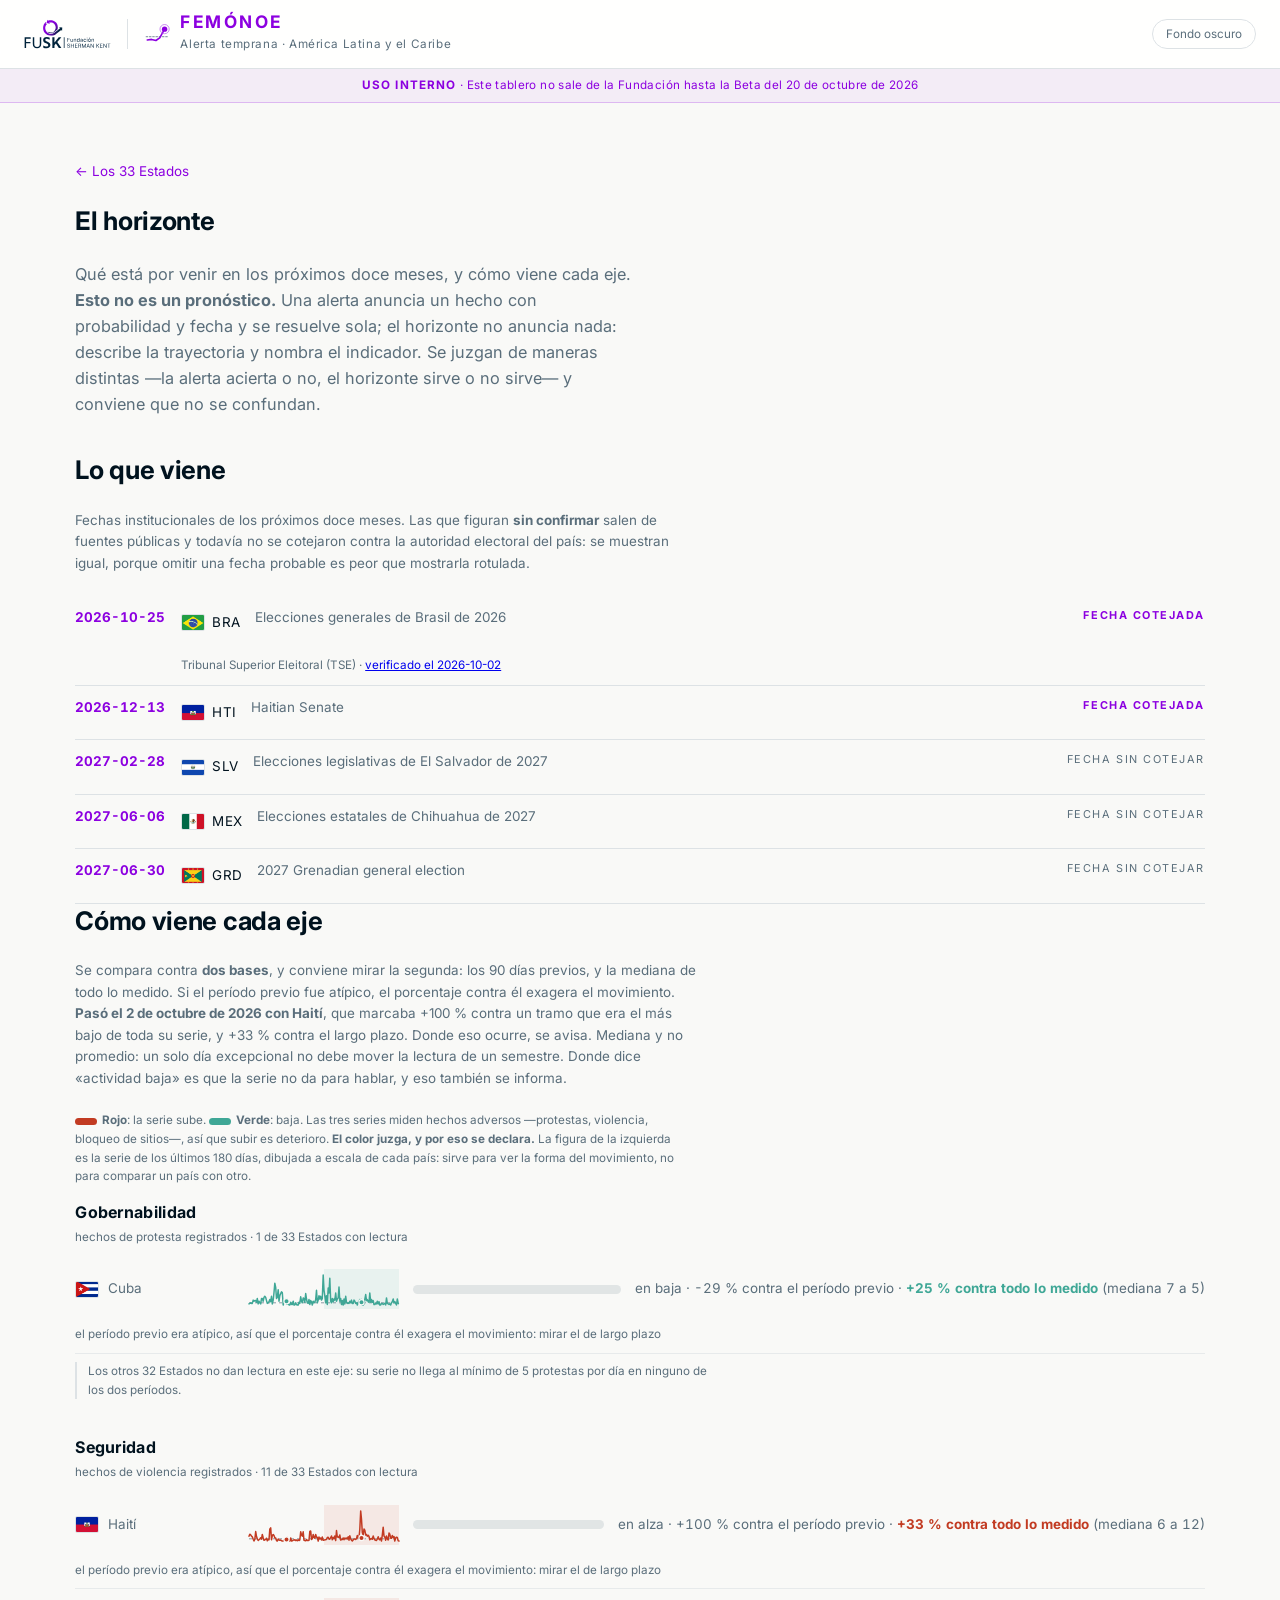
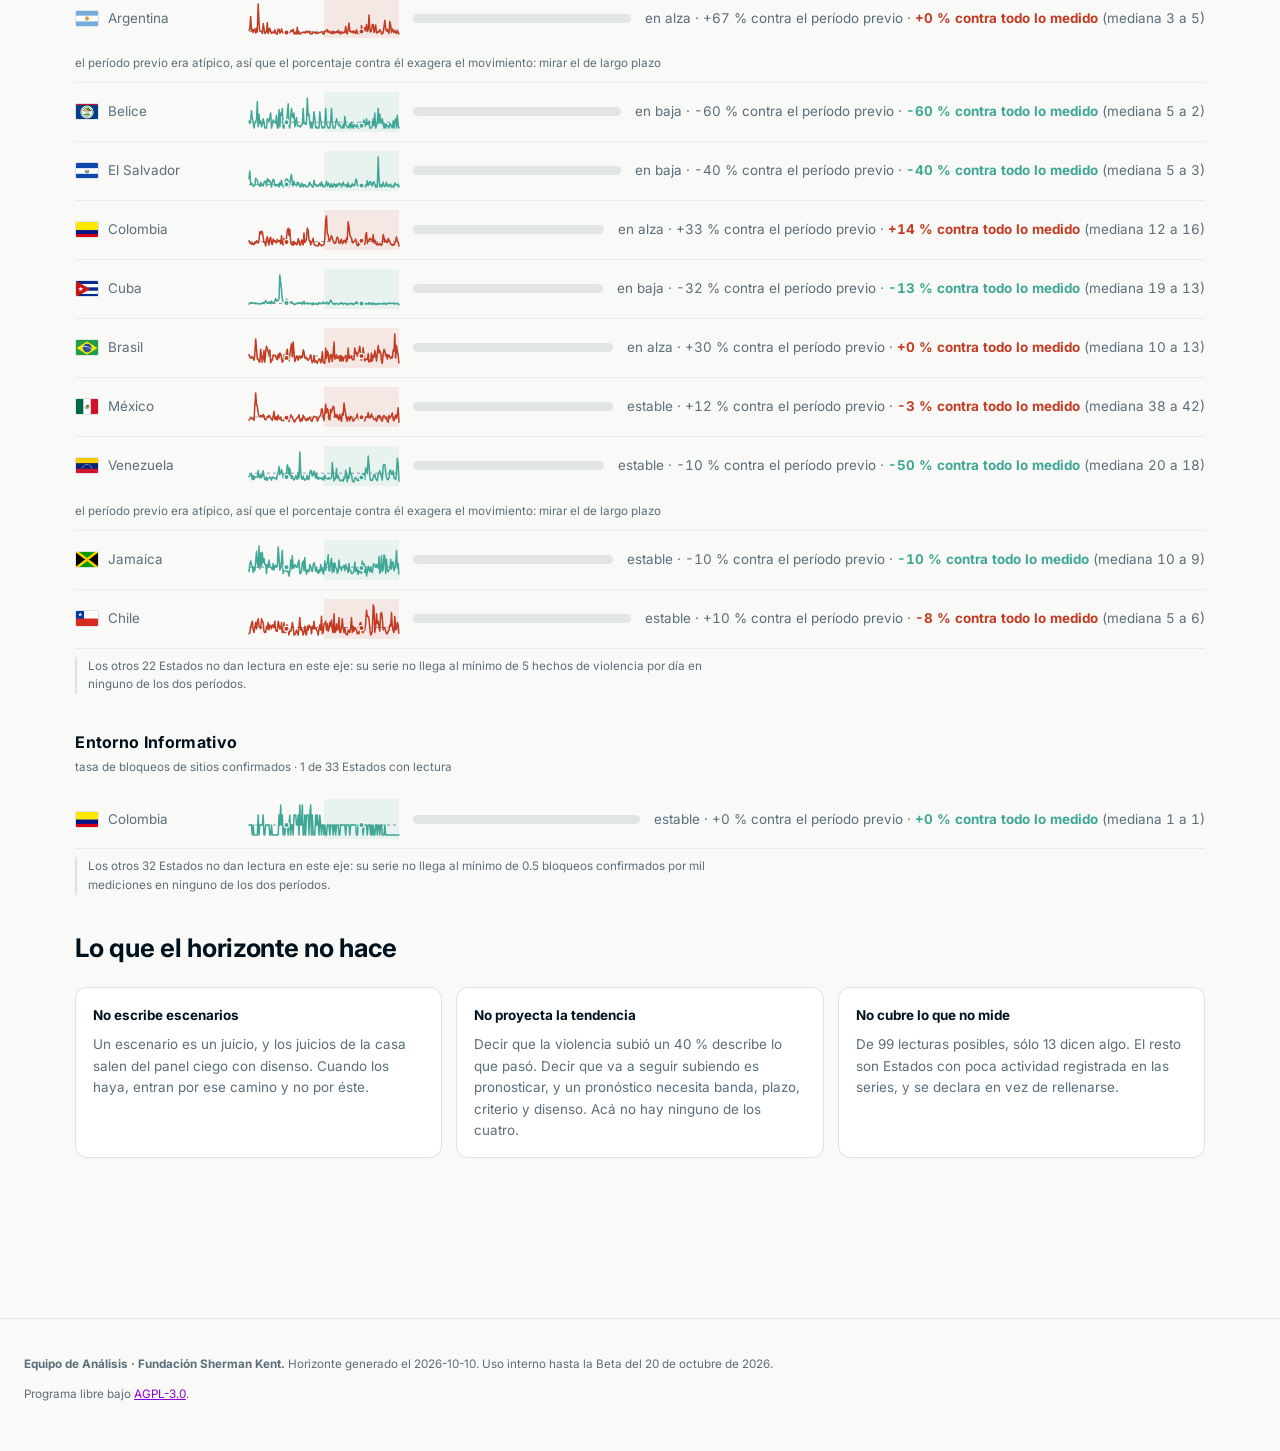
==== horizonte.html @ ef19a3cc "Sitio 2026-10-10 23:28" ====
<!doctype html>
<html lang="es">
<head>
<meta charset="utf-8">
<meta name="viewport" content="width=device-width, initial-scale=1">
<title>El horizonte · FEMÓNOE</title>
<meta name="description" content="Qué viene en los próximos doce meses en América
  Latina y el Caribe, y cómo viene cada eje. No es un pronóstico: es qué mirar.">
<link rel="preconnect" href="https://fonts.gstatic.com" crossorigin>
<link rel="stylesheet" href="https://fonts.googleapis.com/css2?family=Inter:wght@400;500;700&display=swap">
<link rel="stylesheet" href="estilos.css">
</head>
<body>

<div class="franja">
  <div class="marca">
    <a href="https://fundacionkent.org/?utm_source=femonoe&amp;utm_medium=referral&amp;utm_campaign=tablero" target="_blank" rel="noopener"
       title="Ir a la web de la Fundación Sherman Kent">
      <img class="logo claro" src="marca/fusk-lockup-color.svg" alt="Fundación Sherman Kent">
      <img class="logo oscuro" src="marca/fusk-lockup-blanco.svg" alt="Fundación Sherman Kent"></a>
    <div class="sep"></div>
    <a class="nombre" href="index.html" title="Volver a la portada de FEMÓNOE">
      <img class="icono" src="marca/femonoe-marca.svg" alt="">
      <div><h1>FEMÓNOE</h1><small>Alerta temprana · América Latina y el Caribe</small></div>
    </a>
  </div>
  <div class="franja-derecha">
    <button type="button" id="tema" class="tema" aria-pressed="false">Fondo oscuro</button>
  </div>
</div>
<div class="banda-uso" role="note"><b>Uso interno</b> · Este tablero no sale de la Fundación hasta la Beta del 20 de octubre de 2026</div>

<main class="dictamen ancho">
  <a class="volver" href="index.html">&larr; Los 33 Estados</a>

  <div class="hero">
    <h2>El horizonte</h2>
    <p>Qué está por venir en los próximos doce meses, y cómo viene cada eje.
      <b>Esto no es un pronóstico.</b> Una alerta anuncia un hecho con
      probabilidad y fecha y se resuelve sola; el horizonte no anuncia nada:
      describe la trayectoria y nombra el indicador. Se juzgan de maneras
      distintas —la alerta acierta o no, el horizonte sirve o no sirve— y
      conviene que no se confundan.</p>
  </div>

  <h2>Lo que viene</h2>
  <p class="referencia">Fechas institucionales de los próximos doce meses. Las
    que figuran <b>sin confirmar</b> salen de fuentes públicas y todavía no se
    cotejaron contra la autoridad electoral del país: se muestran igual, porque
    omitir una fecha probable es peor que mostrarla rotulada.</p>
  <ul class="calendario"><li><time>2026-10-25</time><span class="pais"><img class="bandera" src="banderas/BRA.png" alt="" width="24" height="17" loading="lazy"><span class="iso">BRA</span></span><span class="que">Elecciones generales de Brasil de 2026</span><span class="sello ok">fecha cotejada</span><span class="nota-fecha">Tribunal Superior Eleitoral (TSE) · <a href="https://www.tse.jus.br/eleicoes/calendario-eleitoral/calendario-eleitoral" target="_blank" rel="noopener">verificado el 2026-10-02</a></span></li><li><time>2026-12-13</time><span class="pais"><img class="bandera" src="banderas/HTI.png" alt="" width="24" height="17" loading="lazy"><span class="iso">HTI</span></span><span class="que">Haitian Senate</span><span class="sello ok">fecha cotejada</span></li><li><time>2027-02-28</time><span class="pais"><img class="bandera" src="banderas/SLV.png" alt="" width="24" height="17" loading="lazy"><span class="iso">SLV</span></span><span class="que">Elecciones legislativas de El Salvador de 2027</span><span class="sello porconf">fecha sin cotejar</span></li><li><time>2027-06-06</time><span class="pais"><img class="bandera" src="banderas/MEX.png" alt="" width="24" height="17" loading="lazy"><span class="iso">MEX</span></span><span class="que">Elecciones estatales de Chihuahua de 2027</span><span class="sello porconf">fecha sin cotejar</span></li><li><time>2027-06-30</time><span class="pais"><img class="bandera" src="banderas/GRD.png" alt="" width="24" height="17" loading="lazy"><span class="iso">GRD</span></span><span class="que">2027 Grenadian general election</span><span class="sello porconf">fecha sin cotejar</span></li></ul>

  <h2>Cómo viene cada eje</h2>
  <p class="referencia">Se compara contra <b>dos bases</b>, y conviene mirar la
    segunda: los 90 días previos, y la mediana de todo lo medido. Si el
    período previo fue atípico, el porcentaje contra él exagera el movimiento.
    <b>Pasó el 2 de octubre de 2026 con Haití</b>, que marcaba +100 % contra un
    tramo que era el más bajo de toda su serie, y +33 % contra el largo plazo.
    Donde eso ocurre, se avisa. Mediana y no promedio: un solo día excepcional no
    debe mover la lectura de un semestre. Donde dice «actividad baja» es que la
    serie no da para hablar, y eso también se informa.</p>
  <p class="leyenda-color"><span class="llave sube"></span><b>Rojo</b>: la serie
    sube. <span class="llave baja"></span><b>Verde</b>: baja. Las tres series
    miden hechos adversos —protestas, violencia, bloqueo de sitios—, así que
    subir es deterioro. <b>El color juzga, y por eso se declara.</b> La figura
    de la izquierda es la serie de los últimos 180 días, dibujada a escala de
    cada país: sirve para ver la forma del movimiento, no para comparar un país
    con otro.</p>
  <section class="bloque-eje"><h3>gobernabilidad</h3><p class="de-donde" title="serie: eventos_protesta">hechos de protesta registrados · 1 de 33 Estados con lectura</p><ul class="bandas"><li class="baja revela"><span class="banda"><img class="bandera" src="banderas/CUB.png" alt="" width="24" height="17" loading="lazy"><span>Cuba</span></span><svg class="chispa baja" viewBox="0 0 150 40" width="150" height="40" role="img"><title>Cuba · gobernabilidad. Los 180 días de la serie. El tramo sombreado es el período reciente, que se compara con el anterior: mediana 7 a 5. La línea punteada es la mediana de todo lo medido.</title><rect class="tramo" x="75.0" y="0" width="75.0" height="40"/><line class="mediana" x1="0" y1="33.8" x2="150" y2="33.8"/><polyline class="linea trazo" points="0.0,34.9 0.8,34.4 1.7,33.8 2.5,34.4 3.3,34.4 4.2,31.1 5.0,32.2 5.8,31.6 6.7,31.6 7.5,33.3 8.3,29.5 9.2,34.9 10.0,32.2 10.8,33.8 11.7,34.9 12.5,29.5 13.3,29.5 14.2,32.2 15.0,28.4 15.8,27.3 16.7,28.4 17.5,31.6 18.3,34.4 19.2,33.8 20.0,32.7 20.8,30.5 21.7,32.7 22.5,27.3 23.3,34.9 24.2,31.1 25.0,23.5 25.8,14.2 26.7,18.5 27.5,29.5 28.3,28.4 29.2,20.7 30.0,32.2 30.8,26.7 31.7,24.5 32.5,22.9 33.3,23.5 34.2,36.0 35.0,33.3 35.8,31.1 36.7,33.3 37.5,34.9 38.3,34.9 39.2,34.4 40.0,36.0 40.8,36.0 41.7,33.3 42.5,35.5 43.3,35.5 44.2,32.2 45.0,36.0 45.8,36.0 46.7,33.8 47.5,35.5 48.3,36.0 49.2,36.0 50.0,33.3 50.8,34.4 51.7,27.8 52.5,32.2 53.3,33.8 54.2,28.9 55.0,29.5 55.8,33.3 56.7,24.5 57.5,30.0 58.3,33.8 59.2,34.4 60.0,30.5 60.8,35.5 61.7,31.6 62.5,32.7 63.3,36.0 64.2,32.2 65.0,33.8 65.8,33.3 66.7,30.5 67.5,21.3 68.3,33.8 69.2,31.1 70.0,26.7 70.8,30.0 71.7,27.3 72.5,31.1 73.3,29.5 74.2,6.0 75.0,21.3 75.8,26.7 76.7,33.8 77.5,26.7 78.3,35.5 79.2,19.1 80.0,24.0 80.8,9.3 81.7,32.2 82.5,33.8 83.3,29.5 84.2,32.7 85.0,30.0 85.8,31.1 86.7,24.0 87.5,32.2 88.3,30.0 89.2,28.9 90.0,18.0 90.8,32.2 91.7,29.5 92.5,35.5 93.3,31.6 94.2,36.0 95.0,30.0 95.8,34.9 96.7,27.3 97.5,33.3 98.3,34.4 99.2,33.8 100.0,34.4 100.8,32.2 101.7,33.8 102.5,31.1 103.3,34.4 104.2,34.4 105.0,31.1 105.8,32.2 106.7,34.4 107.5,33.8 108.3,36.0 109.2,33.3 110.0,32.7 110.8,30.5 111.7,34.4 112.5,30.5 113.3,36.0 114.2,36.0 115.0,34.9 115.8,30.5 116.7,25.6 117.5,31.6 118.3,30.5 119.2,32.7 120.0,33.3 120.8,24.0 121.7,33.3 122.5,30.5 123.3,33.3 124.2,31.6 125.0,35.5 125.8,35.5 126.7,34.4 127.5,34.9 128.3,32.2 129.2,34.9 130.0,32.7 130.8,36.0 131.7,36.0 132.5,34.4 133.3,34.4 134.2,35.5 135.0,34.9 135.8,34.4 136.7,36.0 137.5,28.9 138.3,34.4 139.2,34.9 140.0,35.5 140.8,34.9 141.7,36.0 142.5,33.8 143.3,32.7 144.2,30.0 145.0,33.8 145.8,32.7 146.7,34.4 147.5,36.0 148.3,30.0 149.2,34.4 150.0,36.0" stroke-dasharray="690" style="--largo:690"/><circle class="punto" cx="37.5" cy="32.2" r="2.6"/><circle class="punto" cx="112.5" cy="33.3" r="2.6"/></svg><span class="riel"><span class="lleno avanza" style="--hasta:29%"></span></span><span class="cuenta">en baja · -29 % contra el período previo · <b>+25 % contra todo lo medido</b> (mediana 7 a 5)</span><span class="nota-fecha">el período previo era atípico, así que el porcentaje contra él exagera el movimiento: mirar el de largo plazo</span></li></ul><p class="callados">Los otros 32 Estados no dan lectura en este eje: su serie no llega al mínimo de 5 protestas por día en ninguno de los dos períodos.</p></section><section class="bloque-eje"><h3>seguridad</h3><p class="de-donde" title="serie: eventos_violencia">hechos de violencia registrados · 11 de 33 Estados con lectura</p><ul class="bandas"><li class="sube revela"><span class="banda"><img class="bandera" src="banderas/HTI.png" alt="" width="24" height="17" loading="lazy"><span>Haití</span></span><svg class="chispa sube" viewBox="0 0 150 40" width="150" height="40" role="img"><title>Haití · seguridad. Los 180 días de la serie. El tramo sombreado es el período reciente, que se compara con el anterior: mediana 6 a 12. La línea punteada es la mediana de todo lo medido.</title><rect class="tramo" x="75.0" y="0" width="75.0" height="40"/><line class="mediana" x1="0" y1="33.8" x2="150" y2="33.8"/><polyline class="linea trazo" points="0.0,31.2 0.8,29.2 1.7,29.8 2.5,31.2 3.3,31.8 4.2,34.2 5.0,36.0 5.8,34.5 6.7,26.5 7.5,31.5 8.3,33.8 9.2,35.5 10.0,34.8 10.8,34.0 11.7,32.8 12.5,34.2 13.3,29.5 14.2,32.8 15.0,35.2 15.8,35.0 16.7,34.2 17.5,33.2 18.3,35.8 19.2,34.5 20.0,34.8 20.8,24.2 21.7,22.8 22.5,34.8 23.3,30.5 24.2,29.5 25.0,30.5 25.8,32.8 26.7,33.0 27.5,35.5 28.3,36.0 29.2,34.0 30.0,35.0 30.8,35.2 31.7,35.0 32.5,35.8 33.3,36.0 34.2,36.0 35.0,35.2 35.8,35.8 36.7,35.2 37.5,34.8 38.3,32.5 39.2,34.0 40.0,36.0 40.8,36.0 41.7,33.0 42.5,36.0 43.3,35.8 44.2,35.2 45.0,34.8 45.8,35.0 46.7,35.5 47.5,35.0 48.3,35.8 49.2,34.8 50.0,35.5 50.8,35.0 51.7,26.8 52.5,30.0 53.3,31.2 54.2,26.8 55.0,35.2 55.8,35.5 56.7,35.8 57.5,34.5 58.3,35.5 59.2,35.5 60.0,35.2 60.8,26.5 61.7,26.0 62.5,34.5 63.3,33.8 64.2,29.5 65.0,32.5 65.8,33.2 66.7,29.5 67.5,32.0 68.3,32.5 69.2,36.0 70.0,32.0 70.8,34.0 71.7,33.0 72.5,35.0 73.3,32.0 74.2,35.2 75.0,35.2 75.8,34.8 76.7,34.8 77.5,34.2 78.3,32.5 79.2,32.2 80.0,34.0 80.8,34.2 81.7,32.5 82.5,31.0 83.3,34.8 84.2,32.5 85.0,33.5 85.8,31.0 86.7,35.5 87.5,25.5 88.3,32.0 89.2,32.0 90.0,32.5 90.8,30.0 91.7,35.0 92.5,34.5 93.3,34.5 94.2,33.0 95.0,34.8 95.8,33.0 96.7,33.8 97.5,33.0 98.3,34.0 99.2,31.8 100.0,35.2 100.8,30.8 101.7,33.8 102.5,35.2 103.3,36.0 104.2,34.8 105.0,34.2 105.8,33.8 106.7,34.5 107.5,33.8 108.3,30.5 109.2,33.0 110.0,32.5 110.8,24.5 111.7,6.0 112.5,14.2 113.3,27.5 114.2,30.2 115.0,24.0 115.8,25.2 116.7,30.0 117.5,29.5 118.3,31.2 119.2,30.2 120.0,31.5 120.8,34.8 121.7,34.0 122.5,33.5 123.3,34.2 124.2,31.0 125.0,33.5 125.8,34.8 126.7,35.2 127.5,35.5 128.3,34.0 129.2,31.8 130.0,34.2 130.8,34.8 131.7,33.0 132.5,36.0 133.3,30.2 134.2,22.2 135.0,31.0 135.8,32.0 136.7,35.2 137.5,31.0 138.3,33.8 139.2,35.0 140.0,28.0 140.8,29.2 141.7,33.2 142.5,33.2 143.3,30.5 144.2,32.5 145.0,31.5 145.8,36.0 146.7,32.8 147.5,32.2 148.3,32.5 149.2,35.8 150.0,36.0" stroke-dasharray="477" style="--largo:477"/><circle class="punto" cx="37.5" cy="34.5" r="2.6"/><circle class="punto" cx="112.5" cy="33.0" r="2.6"/></svg><span class="riel"><span class="lleno avanza" style="--hasta:100%"></span></span><span class="cuenta">en alza · +100 % contra el período previo · <b>+33 % contra todo lo medido</b> (mediana 6 a 12)</span><span class="nota-fecha">el período previo era atípico, así que el porcentaje contra él exagera el movimiento: mirar el de largo plazo</span></li><li class="sube revela"><span class="banda"><img class="bandera" src="banderas/ARG.png" alt="" width="24" height="17" loading="lazy"><span>Argentina</span></span><svg class="chispa sube" viewBox="0 0 150 40" width="150" height="40" role="img"><title>Argentina · seguridad. Los 180 días de la serie. El tramo sombreado es el período reciente, que se compara con el anterior: mediana 3 a 5. La línea punteada es la mediana de todo lo medido.</title><rect class="tramo" x="75.0" y="0" width="75.0" height="40"/><line class="mediana" x1="0" y1="33.6" x2="150" y2="33.6"/><polyline class="linea trazo" points="0.0,32.2 0.8,30.8 1.7,18.4 2.5,32.7 3.3,31.2 4.2,34.6 5.0,32.2 5.8,30.8 6.7,35.0 7.5,30.3 8.3,34.1 9.2,6.0 10.0,24.6 10.8,33.1 11.7,33.1 12.5,33.6 13.3,35.5 14.2,25.5 15.0,30.3 15.8,35.5 16.7,34.1 17.5,34.1 18.3,24.6 19.2,35.5 20.0,31.2 20.8,30.3 21.7,33.6 22.5,35.5 23.3,34.1 24.2,34.6 25.0,35.0 25.8,31.7 26.7,35.0 27.5,36.0 28.3,36.0 29.2,31.2 30.0,31.2 30.8,35.0 31.7,34.6 32.5,30.8 33.3,33.6 34.2,35.0 35.0,35.0 35.8,34.1 36.7,34.6 37.5,35.0 38.3,35.0 39.2,34.6 40.0,35.5 40.8,34.6 41.7,33.1 42.5,32.2 43.3,33.6 44.2,31.2 45.0,35.5 45.8,36.0 46.7,34.1 47.5,36.0 48.3,29.3 49.2,36.0 50.0,34.1 50.8,36.0 51.7,36.0 52.5,34.6 53.3,34.6 54.2,34.6 55.0,34.6 55.8,35.0 56.7,34.1 57.5,33.1 58.3,34.6 59.2,33.6 60.0,33.1 60.8,35.5 61.7,35.0 62.5,36.0 63.3,35.5 64.2,33.6 65.0,34.6 65.8,34.6 66.7,35.5 67.5,34.6 68.3,35.5 69.2,35.0 70.0,34.6 70.8,34.6 71.7,34.1 72.5,33.6 73.3,34.6 74.2,36.0 75.0,36.0 75.8,33.1 76.7,33.6 77.5,32.2 78.3,31.7 79.2,34.6 80.0,33.1 80.8,33.6 81.7,35.0 82.5,35.5 83.3,33.1 84.2,35.5 85.0,33.6 85.8,35.0 86.7,34.6 87.5,33.6 88.3,34.6 89.2,32.2 90.0,35.0 90.8,34.6 91.7,36.0 92.5,33.6 93.3,34.6 94.2,35.0 95.0,34.1 95.8,34.6 96.7,28.4 97.5,34.1 98.3,36.0 99.2,30.3 100.0,25.0 100.8,33.6 101.7,33.1 102.5,34.1 103.3,33.1 104.2,35.0 105.0,33.1 105.8,34.1 106.7,35.5 107.5,31.7 108.3,34.6 109.2,35.5 110.0,35.5 110.8,35.5 111.7,35.5 112.5,27.4 113.3,34.1 114.2,34.1 115.0,32.7 115.8,29.8 116.7,32.2 117.5,26.5 118.3,33.6 119.2,32.2 120.0,17.0 120.8,30.3 121.7,34.1 122.5,32.2 123.3,26.5 124.2,26.5 125.0,34.6 125.8,31.2 126.7,27.0 127.5,35.0 128.3,34.1 129.2,34.6 130.0,33.1 130.8,31.7 131.7,34.1 132.5,35.5 133.3,36.0 134.2,34.6 135.0,28.9 135.8,22.2 136.7,30.8 137.5,33.1 138.3,31.2 139.2,33.6 140.0,35.5 140.8,23.6 141.7,27.4 142.5,34.6 143.3,30.8 144.2,32.7 145.0,34.6 145.8,32.2 146.7,34.6 147.5,35.5 148.3,32.2 149.2,34.6 150.0,36.0" stroke-dasharray="560" style="--largo:560"/><circle class="punto" cx="37.5" cy="34.6" r="2.6"/><circle class="punto" cx="112.5" cy="33.6" r="2.6"/></svg><span class="riel"><span class="lleno avanza" style="--hasta:67%"></span></span><span class="cuenta">en alza · +67 % contra el período previo · <b>+0 % contra todo lo medido</b> (mediana 3 a 5)</span><span class="nota-fecha">el período previo era atípico, así que el porcentaje contra él exagera el movimiento: mirar el de largo plazo</span></li><li class="baja revela"><span class="banda"><img class="bandera" src="banderas/BLZ.png" alt="" width="24" height="17" loading="lazy"><span>Belice</span></span><svg class="chispa baja" viewBox="0 0 150 40" width="150" height="40" role="img"><title>Belice · seguridad. Los 180 días de la serie. El tramo sombreado es el período reciente, que se compara con el anterior: mediana 5 a 2. La línea punteada es la mediana de todo lo medido.</title><rect class="tramo" x="75.0" y="0" width="75.0" height="40"/><line class="mediana" x1="0" y1="30.2" x2="150" y2="30.2"/><polyline class="linea trazo" points="0.0,29.1 0.8,31.4 1.7,27.9 2.5,18.7 3.3,25.6 4.2,30.2 5.0,36.0 5.8,31.4 6.7,29.1 7.5,27.9 8.3,9.5 9.2,34.8 10.0,22.2 10.8,31.4 11.7,29.1 12.5,34.8 13.3,32.5 14.2,26.8 15.0,30.2 15.8,36.0 16.7,36.0 17.5,36.0 18.3,26.8 19.2,27.9 20.0,29.1 20.8,25.6 21.7,21.0 22.5,36.0 23.3,32.5 24.2,27.9 25.0,29.1 25.8,30.2 26.7,31.4 27.5,23.3 28.3,36.0 29.2,36.0 30.0,17.5 30.8,34.8 31.7,21.0 32.5,23.3 33.3,16.4 34.2,36.0 35.0,36.0 35.8,29.1 36.7,30.2 37.5,30.2 38.3,22.2 39.2,11.8 40.0,33.7 40.8,36.0 41.7,25.6 42.5,16.4 43.3,24.5 44.2,25.6 45.0,21.0 45.8,34.8 46.7,30.2 47.5,25.6 48.3,33.7 49.2,33.7 50.0,33.7 50.8,34.8 51.7,34.8 52.5,32.5 53.3,32.5 54.2,16.4 55.0,31.4 55.8,31.4 56.7,32.5 57.5,31.4 58.3,6.0 59.2,23.3 60.0,22.2 60.8,31.4 61.7,36.0 62.5,30.2 63.3,36.0 64.2,30.2 65.0,19.8 65.8,25.6 66.7,36.0 67.5,34.8 68.3,36.0 69.2,36.0 70.0,36.0 70.8,19.8 71.7,27.9 72.5,33.7 73.3,36.0 74.2,34.8 75.0,36.0 75.8,34.8 76.7,16.4 77.5,31.4 78.3,33.7 79.2,36.0 80.0,36.0 80.8,36.0 81.7,27.9 82.5,16.4 83.3,31.4 84.2,36.0 85.0,36.0 85.8,36.0 86.7,32.5 87.5,26.8 88.3,29.1 89.2,31.4 90.0,33.7 90.8,32.5 91.7,34.8 92.5,36.0 93.3,36.0 94.2,32.5 95.0,36.0 95.8,24.5 96.7,32.5 97.5,33.7 98.3,34.8 99.2,36.0 100.0,34.8 100.8,31.4 101.7,36.0 102.5,30.2 103.3,34.8 104.2,36.0 105.0,32.5 105.8,33.7 106.7,34.8 107.5,34.8 108.3,32.5 109.2,36.0 110.0,34.8 110.8,36.0 111.7,30.2 112.5,33.7 113.3,34.8 114.2,30.2 115.0,27.9 115.8,34.8 116.7,32.5 117.5,26.8 118.3,32.5 119.2,32.5 120.0,29.1 120.8,36.0 121.7,36.0 122.5,36.0 123.3,33.7 124.2,26.8 125.0,33.7 125.8,21.0 126.7,36.0 127.5,33.7 128.3,30.2 129.2,16.4 130.0,31.4 130.8,22.2 131.7,30.2 132.5,31.4 133.3,26.8 134.2,32.5 135.0,36.0 135.8,31.4 136.7,36.0 137.5,32.5 138.3,33.7 139.2,34.8 140.0,36.0 140.8,31.4 141.7,32.5 142.5,34.8 143.3,36.0 144.2,29.1 145.0,36.0 145.8,29.1 146.7,26.8 147.5,36.0 148.3,23.3 149.2,33.7 150.0,36.0" stroke-dasharray="1009" style="--largo:1009"/><circle class="punto" cx="37.5" cy="30.2" r="2.6"/><circle class="punto" cx="112.5" cy="33.7" r="2.6"/></svg><span class="riel"><span class="lleno avanza" style="--hasta:60%"></span></span><span class="cuenta">en baja · -60 % contra el período previo · <b>-60 % contra todo lo medido</b> (mediana 5 a 2)</span></li><li class="baja revela"><span class="banda"><img class="bandera" src="banderas/SLV.png" alt="" width="24" height="17" loading="lazy"><span>El Salvador</span></span><svg class="chispa baja" viewBox="0 0 150 40" width="150" height="40" role="img"><title>El Salvador · seguridad. Los 180 días de la serie. El tramo sombreado es el período reciente, que se compara con el anterior: mediana 5 a 3. La línea punteada es la mediana de todo lo medido.</title><rect class="tramo" x="75.0" y="0" width="75.0" height="40"/><line class="mediana" x1="0" y1="33.6" x2="150" y2="33.6"/><polyline class="linea trazo" points="0.0,27.8 0.8,20.0 1.7,33.6 2.5,32.1 3.3,33.1 4.2,35.5 5.0,34.5 5.8,34.1 6.7,27.3 7.5,28.7 8.3,29.2 9.2,33.6 10.0,34.1 10.8,35.5 11.7,31.2 12.5,34.5 13.3,33.1 14.2,35.0 15.0,31.6 15.8,30.2 16.7,30.7 17.5,35.0 18.3,27.8 19.2,28.3 20.0,30.7 20.8,29.7 21.7,32.1 22.5,36.0 23.3,31.2 24.2,28.3 25.0,29.2 25.8,34.1 26.7,35.0 27.5,33.6 28.3,34.5 29.2,33.1 30.0,36.0 30.8,31.6 31.7,34.1 32.5,29.2 33.3,34.5 34.2,35.5 35.0,36.0 35.8,33.6 36.7,28.3 37.5,27.8 38.3,28.3 39.2,29.7 40.0,36.0 40.8,33.6 41.7,26.8 42.5,23.4 43.3,31.2 44.2,35.0 45.0,30.2 45.8,33.6 46.7,33.6 47.5,35.0 48.3,31.2 49.2,31.2 50.0,33.1 50.8,35.5 51.7,36.0 52.5,32.1 53.3,33.6 54.2,36.0 55.0,33.6 55.8,35.0 56.7,35.0 57.5,36.0 58.3,35.5 59.2,35.5 60.0,32.6 60.8,31.2 61.7,34.1 62.5,34.5 63.3,36.0 64.2,36.0 65.0,29.2 65.8,33.1 66.7,34.5 67.5,35.0 68.3,35.0 69.2,35.5 70.0,34.1 70.8,32.6 71.7,35.0 72.5,30.7 73.3,34.1 74.2,36.0 75.0,35.5 75.8,35.5 76.7,34.1 77.5,30.2 78.3,35.0 79.2,32.1 80.0,32.6 80.8,36.0 81.7,35.5 82.5,32.6 83.3,36.0 84.2,35.5 85.0,32.6 85.8,33.6 86.7,36.0 87.5,33.1 88.3,35.5 89.2,33.6 90.0,32.1 90.8,33.6 91.7,33.1 92.5,36.0 93.3,33.1 94.2,31.2 95.0,34.5 95.8,34.5 96.7,34.1 97.5,35.5 98.3,36.0 99.2,31.6 100.0,35.5 100.8,34.5 101.7,36.0 102.5,35.5 103.3,32.6 104.2,34.5 105.0,34.5 105.8,34.5 106.7,28.3 107.5,28.3 108.3,33.6 109.2,35.0 110.0,35.0 110.8,35.5 111.7,34.5 112.5,34.1 113.3,34.1 114.2,35.0 115.0,36.0 115.8,36.0 116.7,35.0 117.5,35.0 118.3,29.7 119.2,34.5 120.0,33.1 120.8,30.7 121.7,30.7 122.5,33.1 123.3,35.0 124.2,31.6 125.0,30.7 125.8,33.6 126.7,36.0 127.5,35.5 128.3,36.0 129.2,6.0 130.0,27.8 130.8,35.5 131.7,34.1 132.5,36.0 133.3,35.0 134.2,31.2 135.0,34.5 135.8,35.5 136.7,35.0 137.5,31.2 138.3,34.5 139.2,35.5 140.0,35.5 140.8,35.0 141.7,33.1 142.5,36.0 143.3,35.0 144.2,36.0 145.0,36.0 145.8,32.1 146.7,33.1 147.5,34.5 148.3,34.5 149.2,33.1 150.0,36.0" stroke-dasharray="497" style="--largo:497"/><circle class="punto" cx="37.5" cy="33.6" r="2.6"/><circle class="punto" cx="112.5" cy="34.5" r="2.6"/></svg><span class="riel"><span class="lleno avanza" style="--hasta:40%"></span></span><span class="cuenta">en baja · -40 % contra el período previo · <b>-40 % contra todo lo medido</b> (mediana 5 a 3)</span></li><li class="sube revela"><span class="banda"><img class="bandera" src="banderas/COL.png" alt="" width="24" height="17" loading="lazy"><span>Colombia</span></span><svg class="chispa sube" viewBox="0 0 150 40" width="150" height="40" role="img"><title>Colombia · seguridad. Los 180 días de la serie. El tramo sombreado es el período reciente, que se compara con el anterior: mediana 12 a 16. La línea punteada es la mediana de todo lo medido.</title><rect class="tramo" x="75.0" y="0" width="75.0" height="40"/><line class="mediana" x1="0" y1="31.5" x2="150" y2="31.5"/><polyline class="linea trazo" points="0.0,30.8 0.8,33.1 1.7,33.1 2.5,34.4 3.3,32.5 4.2,34.4 5.0,34.4 5.8,32.1 6.7,33.4 7.5,30.8 8.3,31.8 9.2,33.1 10.0,30.8 10.8,21.8 11.7,24.1 12.5,21.2 13.3,21.8 14.2,27.0 15.0,32.5 15.8,32.1 16.7,36.0 17.5,29.2 18.3,26.6 19.2,32.5 20.0,35.0 20.8,28.6 21.7,27.3 22.5,32.8 23.3,34.7 24.2,28.9 25.0,31.8 25.8,30.5 26.7,31.8 27.5,33.1 28.3,29.5 29.2,31.2 30.0,31.5 30.8,30.5 31.7,33.7 32.5,25.7 33.3,33.4 34.2,35.0 35.0,28.3 35.8,34.1 36.7,33.4 37.5,27.9 38.3,20.8 39.2,18.3 40.0,25.4 40.8,19.2 41.7,32.1 42.5,34.7 43.3,32.8 44.2,35.4 45.0,31.2 45.8,34.1 46.7,32.8 47.5,34.7 48.3,33.7 49.2,28.6 50.0,31.8 50.8,35.0 51.7,35.0 52.5,29.9 53.3,31.2 54.2,35.0 55.0,23.1 55.8,32.5 56.7,31.2 57.5,28.9 58.3,17.9 59.2,20.8 60.0,30.2 60.8,30.5 61.7,35.0 62.5,31.8 63.3,31.8 64.2,28.3 65.0,33.7 65.8,35.0 66.7,35.4 67.5,36.0 68.3,36.0 69.2,35.7 70.0,32.5 70.8,34.7 71.7,34.4 72.5,36.0 73.3,35.4 74.2,35.4 75.0,34.4 75.8,28.6 76.7,10.5 77.5,6.0 78.3,23.7 79.2,25.0 80.0,30.5 80.8,30.8 81.7,28.3 82.5,25.7 83.3,28.3 84.2,30.8 85.0,33.1 85.8,33.4 86.7,33.1 87.5,29.2 88.3,27.0 89.2,28.9 90.0,32.8 90.8,33.4 91.7,30.8 92.5,29.2 93.3,33.7 94.2,32.5 95.0,30.5 95.8,30.5 96.7,33.1 97.5,27.9 98.3,29.5 99.2,11.8 100.0,16.6 100.8,24.4 101.7,27.0 102.5,27.9 103.3,32.5 104.2,32.8 105.0,31.2 105.8,30.5 106.7,29.2 107.5,33.4 108.3,35.4 109.2,35.7 110.0,32.5 110.8,34.1 111.7,31.8 112.5,29.5 113.3,30.5 114.2,28.6 115.0,31.2 115.8,34.4 116.7,25.4 117.5,22.5 118.3,33.4 119.2,30.2 120.0,30.5 120.8,28.3 121.7,29.5 122.5,29.2 123.3,31.5 124.2,24.7 125.0,33.1 125.8,29.9 126.7,32.8 127.5,35.0 128.3,33.1 129.2,34.7 130.0,35.0 130.8,33.4 131.7,34.4 132.5,35.7 133.3,33.4 134.2,24.4 135.0,27.6 135.8,32.1 136.7,29.9 137.5,32.1 138.3,32.8 139.2,28.6 140.0,30.2 140.8,31.2 141.7,34.4 142.5,34.4 143.3,35.4 144.2,34.1 145.0,35.0 145.8,33.4 146.7,30.5 147.5,27.0 148.3,31.2 149.2,32.1 150.0,36.0" stroke-dasharray="616" style="--largo:616"/><circle class="punto" cx="37.5" cy="32.1" r="2.6"/><circle class="punto" cx="112.5" cy="30.8" r="2.6"/></svg><span class="riel"><span class="lleno avanza" style="--hasta:33%"></span></span><span class="cuenta">en alza · +33 % contra el período previo · <b>+14 % contra todo lo medido</b> (mediana 12 a 16)</span></li><li class="baja revela"><span class="banda"><img class="bandera" src="banderas/CUB.png" alt="" width="24" height="17" loading="lazy"><span>Cuba</span></span><svg class="chispa baja" viewBox="0 0 150 40" width="150" height="40" role="img"><title>Cuba · seguridad. Los 180 días de la serie. El tramo sombreado es el período reciente, que se compara con el anterior: mediana 19 a 13. La línea punteada es la mediana de todo lo medido.</title><rect class="tramo" x="75.0" y="0" width="75.0" height="40"/><line class="mediana" x1="0" y1="34.4" x2="150" y2="34.4"/><polyline class="linea trazo" points="0.0,35.1 0.8,33.9 1.7,33.8 2.5,33.6 3.3,34.2 4.2,33.7 5.0,33.9 5.8,34.7 6.7,33.9 7.5,34.5 8.3,34.9 9.2,34.5 10.0,34.7 10.8,35.1 11.7,34.4 12.5,34.8 13.3,33.7 14.2,33.7 15.0,34.7 15.8,32.9 16.7,31.6 17.5,33.8 18.3,34.1 19.2,33.7 20.0,32.7 20.8,33.5 21.7,34.6 22.5,32.0 23.3,34.2 24.2,33.7 25.0,33.4 25.8,32.0 26.7,29.4 27.5,32.0 28.3,31.7 29.2,31.3 30.0,29.7 30.8,6.0 31.7,13.4 32.5,21.5 33.3,30.3 34.2,32.7 35.0,32.9 35.8,32.8 36.7,33.8 37.5,30.0 38.3,32.3 39.2,32.1 40.0,34.1 40.8,33.0 41.7,33.7 42.5,32.9 43.3,34.1 44.2,34.2 45.0,35.5 45.8,35.6 46.7,34.7 47.5,34.2 48.3,34.8 49.2,34.2 50.0,33.6 50.8,34.2 51.7,34.6 52.5,33.3 53.3,35.2 54.2,33.9 55.0,32.3 55.8,34.9 56.7,34.7 57.5,34.3 58.3,33.8 59.2,35.0 60.0,34.5 60.8,34.5 61.7,34.7 62.5,34.3 63.3,35.9 64.2,33.8 65.0,35.2 65.8,35.2 66.7,34.2 67.5,35.1 68.3,35.4 69.2,35.5 70.0,33.5 70.8,34.2 71.7,34.7 72.5,34.7 73.3,33.8 74.2,33.0 75.0,34.6 75.8,34.5 76.7,34.1 77.5,33.1 78.3,34.8 79.2,34.1 80.0,34.9 80.8,32.8 81.7,31.0 82.5,32.8 83.3,33.9 84.2,34.9 85.0,34.8 85.8,35.5 86.7,34.4 87.5,34.3 88.3,34.8 89.2,35.2 90.0,34.9 90.8,35.1 91.7,33.8 92.5,33.8 93.3,34.3 94.2,35.4 95.0,34.3 95.8,34.3 96.7,34.8 97.5,35.1 98.3,35.8 99.2,34.7 100.0,34.5 100.8,35.1 101.7,34.7 102.5,34.1 103.3,35.4 104.2,34.9 105.0,35.5 105.8,34.4 106.7,34.3 107.5,32.7 108.3,34.6 109.2,34.3 110.0,35.0 110.8,34.4 111.7,33.7 112.5,35.2 113.3,34.7 114.2,34.6 115.0,34.8 115.8,34.3 116.7,35.1 117.5,34.9 118.3,34.5 119.2,35.2 120.0,33.7 120.8,35.0 121.7,34.7 122.5,34.1 123.3,35.6 124.2,34.1 125.0,34.3 125.8,35.5 126.7,34.9 127.5,35.5 128.3,35.1 129.2,35.1 130.0,34.4 130.8,34.9 131.7,34.8 132.5,34.8 133.3,35.0 134.2,35.0 135.0,33.9 135.8,34.6 136.7,35.4 137.5,34.5 138.3,35.1 139.2,34.4 140.0,33.8 140.8,34.6 141.7,34.6 142.5,34.2 143.3,34.6 144.2,34.3 145.0,34.3 145.8,35.2 146.7,34.6 147.5,34.2 148.3,34.9 149.2,34.5 150.0,36.0" stroke-dasharray="267" style="--largo:267"/><circle class="punto" cx="37.5" cy="33.9" r="2.6"/><circle class="punto" cx="112.5" cy="34.6" r="2.6"/></svg><span class="riel"><span class="lleno avanza" style="--hasta:32%"></span></span><span class="cuenta">en baja · -32 % contra el período previo · <b>-13 % contra todo lo medido</b> (mediana 19 a 13)</span></li><li class="sube revela"><span class="banda"><img class="bandera" src="banderas/BRA.png" alt="" width="24" height="17" loading="lazy"><span>Brasil</span></span><svg class="chispa sube" viewBox="0 0 150 40" width="150" height="40" role="img"><title>Brasil · seguridad. Los 180 días de la serie. El tramo sombreado es el período reciente, que se compara con el anterior: mediana 10 a 13. La línea punteada es la mediana de todo lo medido.</title><rect class="tramo" x="75.0" y="0" width="75.0" height="40"/><line class="mediana" x1="0" y1="28.0" x2="150" y2="28.0"/><polyline class="linea trazo" points="0.0,26.8 0.8,29.3 1.7,29.9 2.5,29.9 3.3,28.7 4.2,30.5 5.0,32.3 5.8,25.6 6.7,10.9 7.5,20.7 8.3,31.1 9.2,31.1 10.0,33.6 10.8,34.2 11.7,21.3 12.5,28.0 13.3,34.2 14.2,29.9 15.0,22.5 15.8,34.2 16.7,24.4 17.5,18.2 18.3,20.7 19.2,23.8 20.0,26.8 20.8,21.9 21.7,34.8 22.5,31.7 23.3,32.3 24.2,26.8 25.0,27.4 25.8,27.4 26.7,27.4 27.5,31.1 28.3,31.7 29.2,26.2 30.0,29.9 30.8,25.0 31.7,25.6 32.5,29.3 33.3,34.2 34.2,32.9 35.0,26.8 35.8,30.5 36.7,31.1 37.5,24.4 38.3,21.3 39.2,31.7 40.0,32.9 40.8,26.8 41.7,20.1 42.5,15.8 43.3,28.7 44.2,14.0 45.0,24.4 45.8,33.6 46.7,31.1 47.5,28.0 48.3,28.7 49.2,32.3 50.0,28.7 50.8,28.0 51.7,30.5 52.5,28.0 53.3,29.3 54.2,21.9 55.0,23.8 55.8,29.9 56.7,30.5 57.5,29.3 58.3,31.7 59.2,32.3 60.0,31.1 60.8,29.9 61.7,26.8 62.5,31.7 63.3,34.8 64.2,32.9 65.0,27.4 65.8,34.2 66.7,32.9 67.5,33.6 68.3,35.4 69.2,32.3 70.0,31.1 70.8,31.1 71.7,34.8 72.5,32.3 73.3,23.8 74.2,34.8 75.0,34.8 75.8,35.4 76.7,20.1 77.5,30.5 78.3,23.1 79.2,25.0 80.0,34.2 80.8,31.7 81.7,26.2 82.5,27.4 83.3,33.6 84.2,25.0 85.0,14.0 85.8,31.1 86.7,29.3 87.5,26.8 88.3,30.5 89.2,29.9 90.0,28.0 90.8,32.9 91.7,27.4 92.5,32.9 93.3,28.7 94.2,32.9 95.0,29.3 95.8,29.3 96.7,27.4 97.5,33.6 98.3,32.3 99.2,20.1 100.0,30.5 100.8,28.0 101.7,29.9 102.5,28.0 103.3,31.7 104.2,31.7 105.0,31.7 105.8,20.1 106.7,25.6 107.5,24.4 108.3,28.0 109.2,25.6 110.0,21.9 110.8,18.2 111.7,28.0 112.5,32.3 113.3,29.3 114.2,19.5 115.0,29.3 115.8,32.9 116.7,31.1 117.5,31.1 118.3,31.7 119.2,25.6 120.0,34.2 120.8,32.3 121.7,33.6 122.5,25.0 123.3,32.9 124.2,27.4 125.0,29.3 125.8,22.5 126.7,27.4 127.5,32.9 128.3,25.0 129.2,17.6 130.0,25.0 130.8,22.5 131.7,25.0 132.5,32.9 133.3,35.4 134.2,25.6 135.0,21.3 135.8,23.1 136.7,28.0 137.5,26.2 138.3,31.1 139.2,26.8 140.0,27.4 140.8,29.3 141.7,30.5 142.5,28.7 143.3,29.9 144.2,21.9 145.0,23.1 145.8,6.0 146.7,29.9 147.5,17.6 148.3,23.1 149.2,27.4 150.0,36.0" stroke-dasharray="879" style="--largo:879"/><circle class="punto" cx="37.5" cy="29.9" r="2.6"/><circle class="punto" cx="112.5" cy="28.0" r="2.6"/></svg><span class="riel"><span class="lleno avanza" style="--hasta:30%"></span></span><span class="cuenta">en alza · +30 % contra el período previo · <b>+0 % contra todo lo medido</b> (mediana 10 a 13)</span></li><li class="sube revela"><span class="banda"><img class="bandera" src="banderas/MEX.png" alt="" width="24" height="17" loading="lazy"><span>México</span></span><svg class="chispa sube" viewBox="0 0 150 40" width="150" height="40" role="img"><title>México · seguridad. Los 180 días de la serie. El tramo sombreado es el período reciente, que se compara con el anterior: mediana 38 a 42. La línea punteada es la mediana de todo lo medido.</title><rect class="tramo" x="75.0" y="0" width="75.0" height="40"/><line class="mediana" x1="0" y1="30.0" x2="150" y2="30.0"/><polyline class="linea trazo" points="0.0,33.1 0.8,32.0 1.7,31.2 2.5,30.8 3.3,32.0 4.2,31.1 5.0,33.4 5.8,19.6 6.7,6.0 7.5,17.3 8.3,19.1 9.2,25.9 10.0,28.8 10.8,30.0 11.7,28.8 12.5,28.8 13.3,29.9 14.2,27.5 15.0,28.6 15.8,32.3 16.7,32.9 17.5,31.5 18.3,29.5 19.2,30.3 20.0,28.4 20.8,29.3 21.7,31.2 22.5,31.6 23.3,33.4 24.2,29.5 25.0,24.3 25.8,31.9 26.7,32.6 27.5,29.7 28.3,33.0 29.2,28.1 30.0,31.8 30.8,32.0 31.7,30.3 32.5,33.4 33.3,33.4 34.2,33.1 35.0,33.7 35.8,29.3 36.7,29.9 37.5,28.5 38.3,28.5 39.2,31.9 40.0,34.6 40.8,31.4 41.7,28.0 42.5,29.2 43.3,30.8 44.2,32.3 45.0,34.4 45.8,35.0 46.7,32.3 47.5,31.9 48.3,30.5 49.2,30.5 50.0,27.8 50.8,33.5 51.7,34.6 52.5,31.4 53.3,33.5 54.2,28.2 55.0,30.5 55.8,31.6 56.7,33.1 57.5,33.7 58.3,31.0 59.2,33.0 60.0,31.4 60.8,30.3 61.7,31.9 62.5,34.2 63.3,34.0 64.2,30.3 65.0,29.2 65.8,29.9 66.7,30.3 67.5,30.1 68.3,34.0 69.2,32.7 70.0,30.1 70.8,29.3 71.7,28.0 72.5,21.8 73.3,22.2 74.2,29.7 75.0,33.5 75.8,26.7 76.7,17.3 77.5,25.9 78.3,21.5 79.2,23.6 80.0,32.5 80.8,32.7 81.7,22.4 82.5,25.4 83.3,22.1 84.2,19.2 85.0,20.5 85.8,30.1 86.7,27.4 87.5,30.4 88.3,27.8 89.2,31.8 90.0,32.9 90.8,27.5 91.7,31.2 92.5,34.2 93.3,26.2 94.2,28.1 95.0,16.1 95.8,22.0 96.7,26.9 97.5,31.2 98.3,34.2 99.2,30.1 100.0,30.3 100.8,33.7 101.7,29.3 102.5,30.4 103.3,31.4 104.2,34.2 105.0,33.4 105.8,31.8 106.7,31.0 107.5,29.9 108.3,26.9 109.2,31.9 110.0,31.9 110.8,32.5 111.7,29.3 112.5,27.8 113.3,29.0 114.2,31.9 115.0,32.6 115.8,33.8 116.7,29.9 117.5,29.9 118.3,30.3 119.2,25.6 120.0,31.0 120.8,28.9 121.7,30.7 122.5,26.9 123.3,29.5 124.2,30.5 125.0,32.5 125.8,32.7 126.7,31.6 127.5,34.2 128.3,32.2 129.2,28.6 130.0,31.1 130.8,28.6 131.7,30.5 132.5,33.7 133.3,34.0 134.2,29.6 135.0,28.4 135.8,29.6 136.7,31.8 137.5,30.1 138.3,34.0 139.2,35.2 140.0,28.6 140.8,31.0 141.7,30.1 142.5,28.2 143.3,26.0 144.2,32.9 145.0,33.8 145.8,30.7 146.7,28.1 147.5,31.2 148.3,28.0 149.2,20.7 150.0,36.0" stroke-dasharray="555" style="--largo:555"/><circle class="punto" cx="37.5" cy="30.8" r="2.6"/><circle class="punto" cx="112.5" cy="30.2" r="2.6"/></svg><span class="riel"><span class="lleno avanza" style="--hasta:12%"></span></span><span class="cuenta">estable · +12 % contra el período previo · <b>-3 % contra todo lo medido</b> (mediana 38 a 42)</span></li><li class="baja revela"><span class="banda"><img class="bandera" src="banderas/VEN.png" alt="" width="24" height="17" loading="lazy"><span>Venezuela</span></span><svg class="chispa baja" viewBox="0 0 150 40" width="150" height="40" role="img"><title>Venezuela · seguridad. Los 180 días de la serie. El tramo sombreado es el período reciente, que se compara con el anterior: mediana 20 a 18. La línea punteada es la mediana de todo lo medido.</title><rect class="tramo" x="75.0" y="0" width="75.0" height="40"/><line class="mediana" x1="0" y1="27.2" x2="150" y2="27.2"/><polyline class="linea trazo" points="0.0,30.6 0.8,29.7 1.7,28.2 2.5,27.5 3.3,33.6 4.2,29.4 5.0,33.6 5.8,30.6 6.7,31.4 7.5,31.4 8.3,31.1 9.2,24.5 10.0,30.6 10.8,32.1 11.7,28.2 12.5,31.6 13.3,30.4 14.2,24.8 15.0,30.1 15.8,33.6 16.7,33.8 17.5,30.9 18.3,34.3 19.2,32.3 20.0,32.1 20.8,31.1 21.7,31.9 22.5,34.3 23.3,31.1 24.2,31.1 25.0,32.3 25.8,32.3 26.7,32.1 27.5,33.6 28.3,29.2 29.2,26.5 30.0,20.6 30.8,28.7 31.7,26.7 32.5,23.6 33.3,26.2 34.2,31.9 35.0,28.2 35.8,28.4 36.7,29.7 37.5,27.7 38.3,18.7 39.2,21.6 40.0,30.9 40.8,22.3 41.7,28.4 42.5,32.6 43.3,29.7 44.2,33.1 45.0,34.0 45.8,33.1 46.7,29.4 47.5,31.4 48.3,33.6 49.2,26.2 50.0,32.1 50.8,6.0 51.7,25.3 52.5,32.1 53.3,33.3 54.2,30.1 55.0,32.8 55.8,34.3 56.7,33.1 57.5,33.1 58.3,29.2 59.2,33.6 60.0,33.1 60.8,27.0 61.7,24.3 62.5,25.3 63.3,30.1 64.2,28.4 65.0,25.0 65.8,28.7 66.7,32.1 67.5,27.2 68.3,32.3 69.2,33.3 70.0,31.4 70.8,32.6 71.7,31.9 72.5,32.6 73.3,33.6 74.2,31.1 75.0,34.0 75.8,28.9 76.7,32.1 77.5,32.8 78.3,32.8 79.2,33.1 80.0,31.6 80.8,32.8 81.7,32.6 82.5,31.6 83.3,16.5 84.2,27.2 85.0,34.8 85.8,33.6 86.7,31.4 87.5,22.6 88.3,32.3 89.2,29.7 90.0,32.6 90.8,34.8 91.7,34.5 92.5,34.3 93.3,33.8 94.2,35.3 95.0,31.6 95.8,32.6 96.7,24.3 97.5,28.4 98.3,35.8 99.2,29.4 100.0,32.3 100.8,21.6 101.7,28.2 102.5,28.7 103.3,34.3 104.2,35.8 105.0,35.8 105.8,31.9 106.7,31.6 107.5,32.6 108.3,34.3 109.2,34.8 110.0,30.4 110.8,34.0 111.7,29.4 112.5,31.4 113.3,28.0 114.2,27.7 115.0,29.2 115.8,33.3 116.7,22.1 117.5,22.8 118.3,27.5 119.2,9.9 120.0,18.7 120.8,30.4 121.7,34.5 122.5,34.0 123.3,34.5 124.2,32.3 125.0,28.4 125.8,28.7 126.7,32.6 127.5,33.3 128.3,34.8 129.2,28.2 130.0,27.0 130.8,24.8 131.7,28.4 132.5,30.4 133.3,34.0 134.2,19.2 135.0,18.4 135.8,18.7 136.7,26.7 137.5,31.4 138.3,33.6 139.2,33.8 140.0,32.1 140.8,24.5 141.7,24.3 142.5,28.2 143.3,28.4 144.2,24.8 145.0,32.1 145.8,32.6 146.7,33.6 147.5,27.2 148.3,12.3 149.2,17.7 150.0,36.0" stroke-dasharray="709" style="--largo:709"/><circle class="punto" cx="37.5" cy="31.1" r="2.6"/><circle class="punto" cx="112.5" cy="31.6" r="2.6"/></svg><span class="riel"><span class="lleno avanza" style="--hasta:10%"></span></span><span class="cuenta">estable · -10 % contra el período previo · <b>-50 % contra todo lo medido</b> (mediana 20 a 18)</span><span class="nota-fecha">el período previo era atípico, así que el porcentaje contra él exagera el movimiento: mirar el de largo plazo</span></li><li class="baja revela"><span class="banda"><img class="bandera" src="banderas/JAM.png" alt="" width="24" height="17" loading="lazy"><span>Jamaica</span></span><svg class="chispa baja" viewBox="0 0 150 40" width="150" height="40" role="img"><title>Jamaica · seguridad. Los 180 días de la serie. El tramo sombreado es el período reciente, que se compara con el anterior: mediana 10 a 9. La línea punteada es la mediana de todo lo medido.</title><rect class="tramo" x="75.0" y="0" width="75.0" height="40"/><line class="mediana" x1="0" y1="27.2" x2="150" y2="27.2"/><polyline class="linea trazo" points="0.0,31.6 0.8,24.5 1.7,21.0 2.5,24.5 3.3,26.3 4.2,32.5 5.0,27.2 5.8,30.7 6.7,21.9 7.5,11.3 8.3,22.8 9.2,27.2 10.0,6.0 10.8,28.9 11.7,13.1 12.5,26.3 13.3,12.2 14.2,22.8 15.0,18.4 15.8,24.5 16.7,24.5 17.5,33.4 18.3,24.5 19.2,27.2 20.0,20.1 20.8,25.4 21.7,27.2 22.5,28.1 23.3,29.8 24.2,23.6 25.0,29.8 25.8,26.3 26.7,25.4 27.5,27.2 28.3,26.3 29.2,6.9 30.0,17.5 30.8,29.8 31.7,28.1 32.5,21.0 33.3,10.4 34.2,33.4 35.0,29.8 35.8,29.8 36.7,30.7 37.5,31.6 38.3,30.7 39.2,31.6 40.0,36.0 40.8,31.6 41.7,20.1 42.5,28.9 43.3,15.7 44.2,28.1 45.0,28.1 45.8,24.5 46.7,26.3 47.5,27.2 48.3,26.3 49.2,22.8 50.0,20.1 50.8,33.4 51.7,33.4 52.5,30.7 53.3,22.8 54.2,21.0 55.0,30.7 55.8,17.5 56.7,30.7 57.5,34.2 58.3,29.8 59.2,31.6 60.0,31.6 60.8,24.5 61.7,27.2 62.5,30.7 63.3,31.6 64.2,24.5 65.0,22.8 65.8,25.4 66.7,31.6 67.5,28.1 68.3,30.7 69.2,33.4 70.0,29.8 70.8,32.5 71.7,24.5 72.5,30.7 73.3,28.1 74.2,34.2 75.0,31.6 75.8,21.0 76.7,29.8 77.5,24.5 78.3,23.6 79.2,14.8 80.0,30.7 80.8,30.7 81.7,21.9 82.5,18.4 83.3,32.5 84.2,23.6 85.0,31.6 85.8,22.8 86.7,27.2 87.5,28.9 88.3,33.4 89.2,31.6 90.0,20.1 90.8,28.1 91.7,27.2 92.5,30.7 93.3,27.2 94.2,27.2 95.0,25.4 95.8,30.7 96.7,24.5 97.5,28.1 98.3,28.9 99.2,32.5 100.0,23.6 100.8,30.7 101.7,30.7 102.5,33.4 103.3,33.4 104.2,32.5 105.0,30.7 105.8,21.9 106.7,31.6 107.5,28.1 108.3,30.7 109.2,34.2 110.0,27.2 110.8,32.5 111.7,29.8 112.5,33.4 113.3,21.0 114.2,28.9 115.0,23.6 115.8,32.5 116.7,26.3 117.5,36.0 118.3,31.6 119.2,26.3 120.0,29.8 120.8,31.6 121.7,27.2 122.5,31.6 123.3,32.5 124.2,25.4 125.0,23.6 125.8,25.4 126.7,27.2 127.5,24.5 128.3,26.3 129.2,28.1 130.0,16.6 130.8,33.4 131.7,29.8 132.5,15.7 133.3,31.6 134.2,28.9 135.0,14.8 135.8,16.6 136.7,33.4 137.5,19.2 138.3,30.7 139.2,31.6 140.0,29.8 140.8,28.9 141.7,19.2 142.5,28.9 143.3,22.8 144.2,21.9 145.0,30.7 145.8,27.2 146.7,23.6 147.5,10.4 148.3,28.1 149.2,23.6 150.0,36.0" stroke-dasharray="1101" style="--largo:1101"/><circle class="punto" cx="37.5" cy="27.2" r="2.6"/><circle class="punto" cx="112.5" cy="28.1" r="2.6"/></svg><span class="riel"><span class="lleno avanza" style="--hasta:10%"></span></span><span class="cuenta">estable · -10 % contra el período previo · <b>-10 % contra todo lo medido</b> (mediana 10 a 9)</span></li><li class="sube revela"><span class="banda"><img class="bandera" src="banderas/CHL.png" alt="" width="24" height="17" loading="lazy"><span>Chile</span></span><svg class="chispa sube" viewBox="0 0 150 40" width="150" height="40" role="img"><title>Chile · seguridad. Los 180 días de la serie. El tramo sombreado es el período reciente, que se compara con el anterior: mediana 5 a 6. La línea punteada es la mediana de todo lo medido.</title><rect class="tramo" x="75.0" y="0" width="75.0" height="40"/><line class="mediana" x1="0" y1="28.5" x2="150" y2="28.5"/><polyline class="linea trazo" points="0.0,34.8 0.8,33.5 1.7,28.5 2.5,24.8 3.3,22.2 4.2,31.0 5.0,33.5 5.8,28.5 6.7,23.5 7.5,29.8 8.3,23.5 9.2,19.8 10.0,27.2 10.8,28.5 11.7,29.8 12.5,19.8 13.3,22.2 14.2,23.5 15.0,32.2 15.8,33.5 16.7,33.5 17.5,27.2 18.3,29.8 19.2,23.5 20.0,31.0 20.8,26.0 21.7,27.2 22.5,29.8 23.3,26.0 24.2,26.0 25.0,28.5 25.8,22.2 26.7,31.0 27.5,32.2 28.3,32.2 29.2,22.2 30.0,26.0 30.8,29.8 31.7,29.8 32.5,23.5 33.3,33.5 34.2,33.5 35.0,23.5 35.8,33.5 36.7,33.5 37.5,26.0 38.3,26.0 39.2,29.8 40.0,36.0 40.8,31.0 41.7,32.2 42.5,29.8 43.3,23.5 44.2,28.5 45.0,36.0 45.8,36.0 46.7,33.5 47.5,31.0 48.3,33.5 49.2,36.0 50.0,28.5 50.8,18.5 51.7,31.0 52.5,28.5 53.3,32.2 54.2,36.0 55.0,32.2 55.8,27.2 56.7,34.8 57.5,36.0 58.3,27.2 59.2,31.0 60.0,26.0 60.8,27.2 61.7,28.5 62.5,34.8 63.3,27.2 64.2,29.8 65.0,22.2 65.8,29.8 66.7,28.5 67.5,31.0 68.3,32.2 69.2,36.0 70.0,29.8 70.8,26.0 71.7,31.0 72.5,17.2 73.3,34.8 74.2,33.5 75.0,24.8 75.8,24.8 76.7,22.2 77.5,31.0 78.3,24.8 79.2,32.2 80.0,29.8 80.8,23.5 81.7,27.2 82.5,21.0 83.3,31.0 84.2,33.5 85.0,14.8 85.8,33.5 86.7,32.2 87.5,24.8 88.3,31.0 89.2,29.8 90.0,18.5 90.8,33.5 91.7,33.5 92.5,28.5 93.3,19.8 94.2,29.8 95.0,33.5 95.8,28.5 96.7,34.8 97.5,34.8 98.3,36.0 99.2,31.0 100.0,32.2 100.8,33.5 101.7,28.5 102.5,18.5 103.3,33.5 104.2,27.2 105.0,32.2 105.8,28.5 106.7,29.8 107.5,31.0 108.3,34.8 109.2,33.5 110.0,34.8 110.8,24.8 111.7,23.5 112.5,27.2 113.3,33.5 114.2,33.5 115.0,28.5 115.8,31.0 116.7,23.5 117.5,11.0 118.3,17.2 119.2,17.2 120.0,19.8 120.8,29.8 121.7,36.0 122.5,34.8 123.3,32.2 124.2,6.0 125.0,8.5 125.8,33.5 126.7,27.2 127.5,14.8 128.3,24.8 129.2,22.2 130.0,28.5 130.8,32.2 131.7,14.8 132.5,13.5 133.3,18.5 134.2,31.0 135.0,28.5 135.8,28.5 136.7,32.2 137.5,34.8 138.3,34.8 139.2,32.2 140.0,31.0 140.8,26.0 141.7,27.2 142.5,13.5 143.3,27.2 144.2,32.2 145.0,33.5 145.8,17.2 146.7,31.0 147.5,29.8 148.3,23.5 149.2,26.0 150.0,36.0" stroke-dasharray="998" style="--largo:998"/><circle class="punto" cx="37.5" cy="29.8" r="2.6"/><circle class="punto" cx="112.5" cy="29.1" r="2.6"/></svg><span class="riel"><span class="lleno avanza" style="--hasta:10%"></span></span><span class="cuenta">estable · +10 % contra el período previo · <b>-8 % contra todo lo medido</b> (mediana 5 a 6)</span></li></ul><p class="callados">Los otros 22 Estados no dan lectura en este eje: su serie no llega al mínimo de 5 hechos de violencia por día en ninguno de los dos períodos.</p></section><section class="bloque-eje"><h3>entorno informativo</h3><p class="de-donde" title="serie: ooni_tasa">tasa de bloqueos de sitios confirmados · 1 de 33 Estados con lectura</p><ul class="bandas"><li class="baja revela"><span class="banda"><img class="bandera" src="banderas/COL.png" alt="" width="24" height="17" loading="lazy"><span>Colombia</span></span><svg class="chispa baja" viewBox="0 0 150 40" width="150" height="40" role="img"><title>Colombia · entorno informativo. Los 180 días de la serie. El tramo sombreado es el período reciente, que se compara con el anterior: mediana 1 a 1. La línea punteada es la mediana de todo lo medido.</title><rect class="tramo" x="75.0" y="0" width="75.0" height="40"/><line class="mediana" x1="0" y1="26.0" x2="150" y2="26.0"/><polyline class="linea trazo" points="0.0,26.0 0.8,26.0 1.7,26.0 2.5,26.0 3.3,36.0 4.2,26.0 5.0,36.0 5.8,36.0 6.7,36.0 7.5,36.0 8.3,36.0 9.2,16.0 10.0,36.0 10.8,26.0 11.7,26.0 12.5,26.0 13.3,26.0 14.2,16.0 15.0,36.0 15.8,36.0 16.7,26.0 17.5,26.0 18.3,26.0 19.2,26.0 20.0,26.0 20.8,36.0 21.7,36.0 22.5,26.0 23.3,36.0 24.2,36.0 25.0,36.0 25.8,36.0 26.7,36.0 27.5,36.0 28.3,36.0 29.2,36.0 30.0,16.0 30.8,26.0 31.7,6.0 32.5,26.0 33.3,16.0 34.2,36.0 35.0,26.0 35.8,36.0 36.7,26.0 37.5,26.0 38.3,26.0 39.2,36.0 40.0,26.0 40.8,16.0 41.7,36.0 42.5,26.0 43.3,26.0 44.2,36.0 45.0,16.0 45.8,16.0 46.7,16.0 47.5,26.0 48.3,26.0 49.2,16.0 50.0,36.0 50.8,6.0 51.7,26.0 52.5,26.0 53.3,6.0 54.2,36.0 55.0,36.0 55.8,16.0 56.7,36.0 57.5,16.0 58.3,16.0 59.2,16.0 60.0,36.0 60.8,16.0 61.7,6.0 62.5,36.0 63.3,16.0 64.2,36.0 65.0,36.0 65.8,36.0 66.7,16.0 67.5,26.0 68.3,16.0 69.2,26.0 70.0,36.0 70.8,16.0 71.7,26.0 72.5,36.0 73.3,26.0 74.2,26.0 75.0,36.0 75.8,26.0 76.7,36.0 77.5,36.0 78.3,26.0 79.2,26.0 80.0,26.0 80.8,36.0 81.7,26.0 82.5,26.0 83.3,26.0 84.2,36.0 85.0,26.0 85.8,26.0 86.7,36.0 87.5,26.0 88.3,26.0 89.2,26.0 90.0,36.0 90.8,36.0 91.7,26.0 92.5,26.0 93.3,26.0 94.2,26.0 95.0,26.0 95.8,26.0 96.7,36.0 97.5,26.0 98.3,26.0 99.2,26.0 100.0,26.0 100.8,36.0 101.7,26.0 102.5,26.0 103.3,26.0 104.2,26.0 105.0,26.0 105.8,26.0 106.7,26.0 107.5,36.0 108.3,36.0 109.2,26.0 110.0,26.0 110.8,26.0 111.7,26.0 112.5,26.0 113.3,26.0 114.2,36.0 115.0,26.0 115.8,26.0 116.7,26.0 117.5,26.0 118.3,36.0 119.2,26.0 120.0,26.0 120.8,26.0 121.7,36.0 122.5,26.0 123.3,36.0 124.2,26.0 125.0,36.0 125.8,36.0 126.7,26.0 127.5,26.0 128.3,36.0 129.2,26.0 130.0,26.0 130.8,36.0 131.7,26.0 132.5,26.0 133.3,36.0 134.2,36.0 135.0,36.0 135.8,26.0 136.7,36.0 137.5,36.0 138.3,36.0 139.2,36.0 140.0,36.0 140.8,36.0 141.7,36.0 142.5,36.0 143.3,36.0 144.2,36.0 145.0,36.0 145.8,36.0 146.7,36.0 147.5,36.0 148.3,36.0 149.2,36.0 150.0,36.0" stroke-dasharray="1229" style="--largo:1229"/><circle class="punto" cx="37.5" cy="26.0" r="2.6"/><circle class="punto" cx="112.5" cy="26.0" r="2.6"/></svg><span class="riel"><span class="lleno avanza" style="--hasta:0%"></span></span><span class="cuenta">estable · +0 % contra el período previo · <b>+0 % contra todo lo medido</b> (mediana 1 a 1)</span></li></ul><p class="callados">Los otros 32 Estados no dan lectura en este eje: su serie no llega al mínimo de 0.5 bloqueos confirmados por mil mediciones en ninguno de los dos períodos.</p></section>

  <h2>Lo que el horizonte no hace</h2>
  <ul class="no-hace">
    <li><b>No escribe escenarios</b><p>Un escenario es un juicio, y los juicios
      de la casa salen del panel ciego con disenso. Cuando los haya, entran por
      ese camino y no por éste.</p></li>
    <li><b>No proyecta la tendencia</b><p>Decir que la violencia subió un 40 %
      describe lo que pasó. Decir que va a seguir subiendo es pronosticar, y un
      pronóstico necesita banda, plazo, criterio y disenso. Acá no hay ninguno
      de los cuatro.</p></li>
    <li><b>No cubre lo que no mide</b><p>De 99 lecturas posibles, sólo
      13 dicen algo. El resto son Estados con poca actividad registrada
      en las series, y se declara en vez de rellenarse.</p></li>
  </ul>
</main>

<footer>
  <b>Equipo de Análisis · Fundación Sherman Kent.</b> Horizonte generado el 2026-10-10.
  Uso interno hasta la Beta del 20 de octubre de 2026.
  <p>Programa libre bajo <a href="https://www.gnu.org/licenses/agpl-3.0.html"
  target="_blank" rel="noopener">AGPL-3.0</a>.</p>
</footer>

<script>
  (function () {
    var raiz = document.documentElement, boton = document.getElementById("tema");
    function poner(modo) {
      raiz.setAttribute("data-tema", modo);
      boton.textContent = modo === "oscuro" ? "Fondo claro" : "Fondo oscuro";
      boton.setAttribute("aria-pressed", modo === "oscuro" ? "true" : "false");
    }
    var guardado = null;
    try { guardado = localStorage.getItem("femonoe-tema"); } catch (e) { guardado = null; }
    poner(guardado === "oscuro" ? "oscuro" : "claro");
    boton.onclick = function () {
      var nuevo = raiz.getAttribute("data-tema") === "oscuro" ? "claro" : "oscuro";
      poner(nuevo);
      try { localStorage.setItem("femonoe-tema", nuevo); } catch (e) { /* sin memoria */ }
    };
  })();</script>
<script>
  // Lo que llega a la vista, entra.
  //
  // **Por qué no usa `IntersectionObserver`.** Es la herramienta correcta para
  // esto, pero el 2/10/2026 no entregó una sola llamada en el entorno donde la
  // Oficina verifica, ni siquiera creada a mano sobre un elemento a la vista.
  // Puede ser una limitación de ese entorno y no del navegador del lector —
  // pero **una función que no se puede comprobar no se publica**. Un recorrido
  // sobre la posición de cada pieza es más tosco, se puede medir, y con unas
  // decenas de piezas no cuesta nada.
  //
  // El estado por defecto del sitio es «todo a la vista»: si este programa no
  // corre, no se pierde nada. La animación se agrega; nunca se resta.
  (function () {
    var piezas = [].slice.call(document.querySelectorAll(".revela"));
    if (!piezas.length) { return; }
    var pedido = false;
    function mirar() {
      pedido = false;
      var alto = window.innerHeight || document.documentElement.clientHeight;
      for (var i = piezas.length - 1; i >= 0; i--) {
        var r = piezas[i].getBoundingClientRect();
        // Entra cuando su borde superior cruza el 92 % de la pantalla: un poco
        // antes de llegar abajo del todo, para que no aparezca de golpe.
        //
        // **Sin exigir que siga a la vista.** La primera versión pedía además
        // `r.bottom > 0`, y entonces una pieza que se pasaba de largo sin haber
        // sido mirada —por un salto de ancla, por una vuelta atrás, por rodar
        // rápido— quedaba invisible para siempre. Una animación de entrada que
        // puede dejar una sección en blanco no es una animación: es un defecto.
        if (r.top < alto * 0.92) {
          piezas[i].classList.add("visible");
          piezas.splice(i, 1);          // entra una vez y se deja de mirar
        }
      }
      if (!piezas.length) {
        window.removeEventListener("scroll", pedir);
        window.removeEventListener("resize", pedir);
      }
    }
    // Sin `requestAnimationFrame`: el 2/10/2026 no se entregó de forma fiable
    // en el entorno donde la Oficina verifica, y una entrada que a veces no
    // ocurre deja secciones en blanco. El freno por tiempo es más tosco y se
    // puede medir. Con unas decenas de piezas, el costo es imperceptible.
    var ultimo = 0;
    function pedir() {
      var ahora = Date.now();
      if (pedido || ahora - ultimo < 80) { return; }
      ultimo = ahora;
      pedido = true;
      setTimeout(mirar, 0);
    }
    window.addEventListener("scroll", pedir, { passive: true });
    window.addEventListener("resize", pedir);
    mirar();
  })();
</script>
</body>
</html>
---- estilos.css ----
/* FEMÓNOE · sistema visual. Fuente única.
   ---------------------------------------------------------------------------
   Esto NO es la hoja de estilos de una página: es el sistema que leen la
   portada, la página de alerta y lo que venga después. Antes vivía incrustado
   en tablero.py, que es como se degrada un diseño: cada función nueva agrega su
   propio CSS al lado y en tres meses no hay sistema, hay sedimento.

   Los colores entran por sustitución desde la paleta de la casa (@@color-x@@),
   que sale del manual de identidad FUSK y no se redefine acá.

   Las cuatro reglas que gobiernan todo lo de abajo:
   1. Una sola cosa manda por pantalla. Si todo pesa igual, nada pesa.
   2. El color tiene función, no decora. El violeta marca lo que está vivo.
   3. El dato se lee como dato: cifra grande, rótulo chico arriba.
   4. Fondo claro por defecto. El oscuro sólo si el lector lo elige.
   =========================================================================== */

:root {
  /* Paleta de la casa */
  --azul: #00121E;
  --fondo: #F9F9F7;
  --superficie: #FFFFFF;
  --linea: #DDE2E5;
  --violeta: #8C00E0;
  --violeta-claro: #BA66EC;
  --violeta-profundo: #460070;
  --acero: #667B89;
  --texto2: #5A6E7B;
  --naranja: #FB6500;
  /* Dirección del movimiento. Leídos el 2/10/2026 de la hoja de SIWA, para que
     las dos plataformas de la casa digan lo mismo con el mismo color. No son
     un invento de FEMÓNOE: SIWA ya los publica. */
  --verde: #3FA796;
  --rojo: #C23B22;

  --texto: var(--azul);
  --sombra: 0 1px 2px rgba(0, 18, 30, .06), 0 8px 24px -12px rgba(0, 18, 30, .14);
  --sombra-alta: 0 2px 4px rgba(0, 18, 30, .08), 0 16px 32px -14px rgba(0, 18, 30, .22);
  --tenue: color-mix(in srgb, var(--violeta) 5%, transparent);

  /* Escala tipográfica. Los saltos son grandes a propósito: una escala blanda
     es exactamente lo que hace que una página se vea plana. */
  --t-display: clamp(1.9rem, 1.2rem + 2.6vw, 3rem);
  --t-titulo: clamp(1.25rem, 1.05rem + .7vw, 1.6rem);
  --t-seccion: .76rem;
  --t-cuerpo: .97rem;
  --t-chico: .84rem;
  --t-micro: .73rem;

  /* Ritmo vertical */
  --aire-1: 8px;  --aire-2: 14px; --aire-3: 22px;
  --aire-4: 36px; --aire-5: 56px; --aire-6: 80px;
  --radio: 12px;
  /* El ancho se adapta a la pantalla. Era 1180 px fijos y en una notebook
     dejaba la página angosta en el medio —lo marcó la dirección el 2/10/2026—.
     La prosa sigue acotada por su propio `max-width` en ch, que es lo que
     manda para leer; lo que gana ancho son las listas, que son tabulares. */
  --ancho: min(1320px, 92vw);
}

:root[data-tema="oscuro"] {
  --fondo: #071620;
  --superficie: #0D222E;
  --linea: #1E3A48;
  --texto: #EAF2F6;
  --texto2: #9FB4C0;
  --violeta: #C58BF0;
  --violeta-claro: #8C00E0;
  --acero: #8CA3B1;
  --sombra: 0 1px 2px rgba(0, 0, 0, .3), 0 8px 24px -12px rgba(0, 0, 0, .5);
  --sombra-alta: 0 2px 4px rgba(0, 0, 0, .35), 0 16px 32px -14px rgba(0, 0, 0, .6);
  --tenue: color-mix(in srgb, var(--violeta) 11%, transparent);
}

* { box-sizing: border-box; }

body {
  margin: 0;
  overflow-x: clip;
  background: var(--fondo);
  color: var(--texto);
  font-family: Inter, -apple-system, "Segoe UI", system-ui, sans-serif;
  font-size: var(--t-cuerpo);
  line-height: 1.6;
  -webkit-font-smoothing: antialiased;
}

main { max-width: var(--ancho); margin: 0 auto; padding: var(--aire-5) 24px var(--aire-6); }

/* --- Franja institucional -------------------------------------------------- */

.franja {
  position: sticky; top: 0; z-index: 40;
  display: flex; align-items: center; justify-content: space-between;
  gap: 16px; flex-wrap: wrap;
  padding: 12px 24px;
  background: color-mix(in srgb, var(--superficie) 88%, transparent);
  backdrop-filter: saturate(180%) blur(14px);
  border-bottom: 1px solid var(--linea);
}
.franja .marca { display: flex; align-items: center; gap: 16px; }
.franja .logo { height: 30px; display: block; }
.franja .logo.oscuro, :root[data-tema="oscuro"] .franja .logo.claro { display: none; }
:root[data-tema="oscuro"] .franja .logo.oscuro { display: block; }
.franja .sep { width: 1px; height: 30px; background: var(--linea); }
/* El nombre de la casa es el camino de vuelta a la portada. Antes no era
   enlace: se hacía clic y no pasaba nada, que es lo que todo el mundo espera de
   un logotipo en la cabecera. No se subraya ni cambia de color —es cabecera, no
   texto corrido—, pero el cursor y una pizca de opacidad avisan que responde. */
.franja .nombre { display: flex; align-items: center; gap: 10px;
  text-decoration: none; color: inherit; border-radius: 6px;
  transition: opacity .14s ease; }   /* el resto de la casa usa literales, no token */
.franja .nombre:hover { opacity: .78; }
.franja .nombre:focus-visible { outline: 2px solid var(--violeta); outline-offset: 3px; }
.franja .icono { height: 26px; }
.franja h1 {
  margin: 0; font-size: 1.08rem; letter-spacing: .14em; font-weight: 700;
  color: var(--violeta); line-height: 1.1;
}
.franja small { color: var(--texto2); font-size: var(--t-micro); letter-spacing: .05em; }
.franja-derecha {
  display: flex; align-items: center; gap: 14px;
  font-size: var(--t-chico); color: var(--texto2);
}
.franja-derecha b { color: var(--texto); }
.tema {
  border: 1px solid var(--linea); background: transparent; color: var(--texto2);
  border-radius: 999px; padding: 5px 13px; font: inherit; font-size: var(--t-micro);
  cursor: pointer;
}
.tema:hover { border-color: var(--violeta); color: var(--violeta); }

/* --- La banda de diseminación -------------------------------------------
   Todo producto de la casa declara hasta dónde llega. Hasta el 2/10/2026 eso
   se decía con una píldora que ponía «USO INTERNO» en el rincón de arriba a la
   derecha, entre los controles. La dirección preguntó DOS VECES para qué
   servía ese botón que no hacía nada, y tenía razón las dos: un rótulo que
   vive donde viven los botones se lee como un botón, y uno que necesita un
   globo de ayuda para entenderse todavía no se entiende.

   Ahora es lo que siempre fue en un producto de inteligencia: una banda que
   cruza la página y dice la frase entera. No se puede confundir con un
   control, porque no está donde están los controles, y no hace falta
   explicarla porque se explica sola. */
.banda-uso {
  background: var(--tenue); color: var(--violeta);
  border-bottom: 1px solid color-mix(in srgb, var(--violeta) 22%, transparent);
  padding: 7px 24px; font-size: var(--t-micro); letter-spacing: .03em;
  text-align: center;
}
.banda-uso b { letter-spacing: .1em; text-transform: uppercase; }

@media (max-width: 560px) { .banda-uso { padding-inline: 16px; } }

/* --- Entrada: lo primero que manda ---------------------------------------- */

.hero { margin: 0 0 var(--aire-4); max-width: 62ch; }
.hero h2 {
  margin: 0 0 var(--aire-3);
  font-size: var(--t-display); line-height: 1.12; font-weight: 700;
  letter-spacing: -.022em;
}
.hero h2 em { font-style: normal; color: var(--violeta); }
.hero p { margin: 0; color: var(--texto2); font-size: 1.02rem; max-width: 56ch; }

/* El estado, leído como datos y no como una línea de texto corrido. */
.estado {
  display: grid; gap: 1px; background: var(--linea);
  grid-template-columns: repeat(auto-fit, minmax(170px, 1fr));
  border: 1px solid var(--linea); border-radius: var(--radio);
  overflow: hidden; margin: 0 0 var(--aire-5);
}
.estado > * {
  background: var(--superficie); padding: 13px 16px;
  display: flex; flex-direction: column; gap: 2px;
}
.estado .rotulo {
  font-size: var(--t-micro); letter-spacing: .09em; text-transform: uppercase;
  color: var(--texto2);
}
.estado .cifra {
  font-size: 1.16rem; font-weight: 700; line-height: 1.25;
  font-variant-numeric: tabular-nums;
}
.estado .cifra small { font-size: var(--t-chico); font-weight: 400; color: var(--texto2); }
.estado .alerta .cifra { color: var(--naranja); }

/* El recorrido: enseña a leer el producto antes de mostrarlo. */
.recorrido {
  display: grid; gap: var(--aire-3); margin: 0 0 var(--aire-5);
  grid-template-columns: repeat(auto-fit, minmax(230px, 1fr));
}
.recorrido li {
  list-style: none; position: relative; padding-left: 40px;
  font-size: var(--t-chico); color: var(--texto2);
}
.recorrido li b { display: block; color: var(--texto); font-size: var(--t-cuerpo); }
.recorrido li::before {
  counter-increment: paso; content: counter(paso);
  position: absolute; left: 0; top: 1px;
  width: 27px; height: 27px; border-radius: 50%;
  display: grid; place-items: center;
  background: var(--tenue); color: var(--violeta);
  font-size: var(--t-chico); font-weight: 700;
}
.recorrido { counter-reset: paso; padding: 0; }

/* --- Secciones ------------------------------------------------------------- */

main h2:not(.apertura h2):not(.dictamen h2) {
  display: flex; align-items: center; gap: 14px;
  margin: var(--aire-6) 0 var(--aire-3);
  font-size: var(--t-seccion); font-weight: 700;
  letter-spacing: .13em; text-transform: uppercase; color: var(--texto2);
}
main h2:not(.apertura h2):not(.dictamen h2)::after {
  content: ""; flex: 1; height: 1px; background: var(--linea);
}
.referencia {
  margin: 0 0 var(--aire-3); font-size: var(--t-chico); color: var(--texto2);
  max-width: 78ch;
}

/* --- Los 33 Estados -------------------------------------------------------- */

/* 250 y no 215: medido el 2/10/2026, con las siglas de tres letras al nombre
   del país le quedaban 40 px para 65 que necesita, y «Argentina» se cortaba. */
.mosaico { display: grid; grid-template-columns: repeat(auto-fill, minmax(250px, 1fr)); gap: 10px; }

.celda {
  display: flex; align-items: center; gap: 11px;
  padding: 12px 14px; border: 1px solid var(--linea); border-radius: var(--radio);
  background: var(--superficie); box-shadow: var(--sombra);
  cursor: pointer; text-align: left; font: inherit; color: inherit;
  transition: transform .14s ease, box-shadow .14s ease, border-color .14s ease;
}
.celda:hover, .celda:focus-visible {
  transform: translateY(-2px); box-shadow: var(--sombra-alta);
  border-color: var(--violeta-claro); outline: none;
}
.celda.viva { border-color: var(--violeta); }
.celda > img {
  width: 30px; height: 21px; border-radius: 3px; object-fit: cover;
  border: 1px solid var(--linea); flex: none;
}
.celda .quien { min-width: 0; flex: 1; }
.celda .quien b {
  display: block; font-weight: 600; font-size: var(--t-chico); line-height: 1.25;
  /* Si aun así no entra, se parte en dos líneas antes que cortarse: el nombre
     de un Estado no se abrevia. */
  overflow-wrap: anywhere;
}
.celda .quien small {
  display: block; font-size: var(--t-micro); color: var(--texto2);
  white-space: nowrap; overflow: hidden; text-overflow: ellipsis;
}
/* 6 px y no 4: con la sigla de una letra alcanzaba, con «Gob Seg Info» las tres
   se leían como una sola palabra. Lo marcó la dirección el 2/10/2026. */
.celda .luces { display: flex; align-items: center; gap: 6px; flex: none; }

/* Las tres letras son el corazón de la lectura: tienen que leerse. */
.eje {
  /* `inline-flex` y no `inline-grid`: el grid se encogía hasta el `min-width` en
     pantallas angostas y cortaba «Gob». Medido a 390 px el 2/10/2026: la caja
     quedaba en 21 px para un texto que necesita 28. */
  min-width: 21px; height: 21px; border-radius: 5px; padding: 0 6px;
  display: inline-flex; align-items: center; justify-content: center;
  white-space: nowrap; flex: none; vertical-align: middle;
  font-size: var(--t-micro); font-weight: 700; line-height: 1;
  background: color-mix(in srgb, var(--acero) 13%, transparent);
  color: var(--texto2); border: 1px solid transparent;
}
.eje.viva {
  background: var(--violeta); color: #fff; border-color: var(--violeta);
  box-shadow: 0 0 0 3px var(--tenue);
}
.naranja {
  display: inline-block; width: 9px; height: 9px; border-radius: 50%;
  background: var(--naranja); vertical-align: middle;
}

.caja-mapa { margin: 0; }
.caja-mapa svg { width: 100%; height: auto; display: block; }
.caja-mapa figcaption {
  font-size: var(--t-micro); color: var(--texto2); margin-top: var(--aire-2);
  line-height: 1.55;
}

/* --- Alertas en portada ---------------------------------------------------- */

/* `min(330px, 100%)`: con `minmax(330px, …)` a secas, en una pantalla de 390 px
   la columna seguía midiendo 330 contra un contenedor de 327 y se desbordaba
   tres píxeles. El `min()` deja que la columna ceda cuando no hay lugar. */
.alertas { display: grid; gap: var(--aire-3);
  grid-template-columns: repeat(auto-fit, minmax(min(330px, 100%), 1fr)); }

/* La cabecera de la tarjeta de alerta NO TENÍA NINGUNA REGLA, y por eso el país
   y el eje salían pegados: «Haitíseguridad». Lo marcó la dirección el 2/10/2026.
   El país manda y el eje lo acompaña, separados y con jerarquía distinta. */
.alerta > header {
  display: flex; align-items: baseline; gap: 10px; flex-wrap: wrap;
  margin: 0 0 var(--aire-2);
}
.alerta > header b { font-size: 1.05rem; letter-spacing: .01em; }
.alerta > header span {
  font-size: var(--t-micro); color: var(--texto2);
  text-transform: uppercase; letter-spacing: .08em;
}
.tarjeta {
  border: 1px solid var(--linea); border-left: 4px solid var(--violeta);
  border-radius: var(--radio); background: var(--superficie);
  padding: 20px 22px; box-shadow: var(--sombra);
}
.tarjeta .sello {
  font-size: var(--t-micro); letter-spacing: .09em; text-transform: uppercase;
  color: var(--texto2); margin-bottom: var(--aire-1);
}
.tarjeta h3 { margin: 0 0 var(--aire-2); font-size: 1.02rem; line-height: 1.4; font-weight: 600; }
.tarjeta .resumen { font-size: var(--t-chico); color: var(--texto2); margin: 0; }
.leer {
  display: inline-block; margin-top: var(--aire-2); color: var(--violeta);
  font-size: var(--t-chico); font-weight: 700; text-decoration: none;
}
.leer:hover { text-decoration: underline; }

/* --- La alerta, como documento --------------------------------------------- */

.dictamen { max-width: 820px; margin: 0 auto; padding: var(--aire-5) 24px var(--aire-6); }
/* 820 px es el ancho de una COLUMNA DE PROSA, y para un dictamen está bien: lo
   que manda al leer es el largo de la línea. Pero el horizonte no es prosa, es
   una tabla, y heredar ese ancho lo dejaba en una franja angosta en el medio de
   cualquier monitor —lo marcó la dirección el 2/10/2026, y el cambio de
   `--ancho` no lo alcanzaba porque esta página nunca usó `--ancho`—. Con esta
   variante la página usa el ancho de la pantalla y la prosa de adentro sigue
   acotada por su propio límite en `ch`, que es el que de verdad importa. */
.dictamen.ancho { max-width: var(--ancho); }
.dictamen .volver {
  display: inline-block; margin-bottom: var(--aire-3); color: var(--violeta);
  font-size: var(--t-chico); text-decoration: none;
}
.dictamen .sello {
  font-size: var(--t-micro); letter-spacing: .1em; text-transform: uppercase;
  color: var(--texto2); margin-bottom: var(--aire-2);
}
.dictamen h2 {
  margin: 0 0 var(--aire-3); font-size: var(--t-titulo); line-height: 1.35;
  font-weight: 700; letter-spacing: -.012em;
}
.dictamen .resumen { color: var(--texto2); font-size: var(--t-chico); margin: var(--aire-2) 0 var(--aire-4); }
.dictamen .cuerpo {
  display: grid; grid-template-columns: 1.15fr .85fr; gap: var(--aire-4);
  align-items: start; border-top: 1px solid var(--linea); padding-top: var(--aire-3);
}
.dictamen .cuerpo p { margin: 0 0 var(--aire-2); }
.dictamen .criterio {
  border-left: 3px solid var(--violeta-claro); padding-left: 14px;
  margin: var(--aire-3) 0 0; font-size: var(--t-chico); color: var(--texto2);
}

.salvedades {
  margin: var(--aire-3) 0 var(--aire-4); padding: 20px 22px;
  border-radius: var(--radio); background: var(--tenue);
  border-left: 4px solid var(--violeta);
}
.salvedades h3 {
  margin: 0 0 var(--aire-1); font-size: var(--t-micro); letter-spacing: .1em;
  text-transform: uppercase; color: var(--violeta);
}
.salvedades .porque { margin: 0 0 var(--aire-2); font-size: var(--t-chico); color: var(--texto2); }
.salvedades ul { margin: 0; padding-left: 18px; }
.salvedades li { font-size: var(--t-chico); margin-bottom: var(--aire-1); line-height: 1.55; }
.salvedades .corregida {
  margin: var(--aire-2) 0 0; font-size: var(--t-micro); color: var(--texto2);
  border-top: 1px dashed var(--linea); padding-top: 10px;
}

.dos-voces { display: grid; grid-template-columns: 1fr 1fr; gap: var(--aire-3); margin-top: var(--aire-3); }
.dos-voces > div {
  border: 1px solid var(--linea); border-radius: var(--radio);
  padding: 16px 18px; background: var(--superficie);
}
.dos-voces h3 {
  margin: 0 0 var(--aire-1); font-size: var(--t-micro); letter-spacing: .09em;
  text-transform: uppercase; color: var(--texto2);
}
.dos-voces p { margin: 0 0 var(--aire-1); font-size: var(--t-chico); }
.disenso.falta, .reserva { font-size: var(--t-chico); color: var(--texto2); }

.disarm { margin: var(--aire-4) 0 0; border-top: 1px solid var(--linea); padding-top: var(--aire-3); }
.disarm h3 {
  margin: 0 0 var(--aire-2); font-size: var(--t-micro); letter-spacing: .09em;
  text-transform: uppercase; color: var(--texto2);
}
.disarm .observable { margin: 0 0 var(--aire-1); font-size: var(--t-chico); }
.disarm .tecnicas { display: flex; flex-wrap: wrap; gap: 6px; margin-bottom: var(--aire-1); }
.disarm .tecnica {
  font-size: var(--t-micro); padding: 4px 9px; border-radius: 5px;
  border: 1px solid var(--violeta-claro); color: var(--violeta);
}
.disarm .salvedad {
  margin: 0 0 var(--aire-3); font-size: var(--t-micro); color: var(--texto2);
  border-left: 3px solid var(--linea); padding-left: 12px;
}
.disarm .credito { font-size: var(--t-micro); color: var(--texto2); margin: 0; }

.tira { display: flex; flex-wrap: wrap; gap: 5px; margin-top: var(--aire-4);
  border-top: 1px solid var(--linea); padding-top: var(--aire-3); }
.tira img { width: 22px; border: 1px solid var(--linea); border-radius: 2px; opacity: .35; }
.tira img.viva { opacity: 1; outline: 2px solid var(--violeta); }

/* --- Marcador, calendario, pie --------------------------------------------- */

.calendario { list-style: none; padding: 0; margin: 0; }
.calendario li {
  display: flex; gap: 14px; padding: 11px 0; border-bottom: 1px solid var(--linea);
  font-size: var(--t-chico);
}
.calendario li time { color: var(--violeta); font-weight: 700; flex: none; width: 92px;
  font-variant-numeric: tabular-nums; }

footer {
  border-top: 1px solid var(--linea); margin-top: var(--aire-6);
  padding: var(--aire-4) 24px; font-size: var(--t-micro); color: var(--texto2);
}
footer a { color: var(--violeta); }

#ficha {
  position: fixed; inset: auto 0 0 0; z-index: 50;
  background: var(--superficie); border-top: 1px solid var(--linea);
  box-shadow: var(--sombra-alta); padding: var(--aire-3) 24px;
  max-height: 72vh; overflow: auto;
}

/* --- Pantallas chicas ------------------------------------------------------ */

@media (max-width: 900px) {
  .region { grid-template-columns: 1fr; }
  .dictamen .cuerpo, .dos-voces { grid-template-columns: 1fr; }
  main { padding-top: var(--aire-4); }
}
@media (max-width: 560px) {
  .franja { padding: 10px 16px; }
  .franja-derecha { width: 100%; justify-content: space-between; gap: 8px; }
  main, footer, .dictamen { padding-left: 16px; padding-right: 16px; }
  .mosaico { grid-template-columns: repeat(auto-fill, minmax(165px, 1fr)); }
}
@media (prefers-reduced-motion: reduce) {
  .pais { transition: none; }
  .franja .nombre { transition: none; }
}


/* --- Componentes que vienen del sistema anterior ---------------------------
   Rescatados al cambiar de hoja. Lo que funcionaba se conserva: la banda de
   Kent, la barra de plazo, la chispa, el mapa y la ficha de país ya estaban
   resueltos y no había motivo para rehacerlos. Usan los mismos tokens. */

:root[data-tema="oscuro"] svg.mapa .pais path,
  :root[data-tema="oscuro"] svg.mapa .pais .marca { fill: #13242F; }
svg.mapa { width: 100%; height: auto; display: block; }
svg.mapa .pais path { fill: #E6EBEE; stroke: var(--acero); stroke-width: .5;
    vector-effect: non-scaling-stroke; }
svg.mapa .pais .marca { fill: #E6EBEE; stroke: var(--acero); stroke-width: .8; }
svg.mapa .pais:hover path, svg.mapa .pais:hover .marca { fill: var(--violeta-claro); }
svg.mapa .pais.viva path, svg.mapa .pais.viva .marca { fill: var(--violeta); }
.hecho { margin: 10px 0 8px; font-size: 1.02rem; line-height: 1.45; }
/* La escala de Kent, dibujada. Siete pasos; el juicio ocupa el suyo y se lee. */
  .kent {
    display: flex; align-items: center; gap: 4px; margin: 0 0 10px;
    font-size: .64rem; color: var(--texto2); }
.kent small { white-space: nowrap; letter-spacing: .04em; }
.kent .paso {
    flex: 1; height: 12px; background: var(--linea); display: grid; place-items: center; }
.kent .paso.aqui {
    flex: 3.2; height: 20px; background: var(--violeta); color: #fff; font-weight: 700;
    font-size: .68rem; letter-spacing: .02em; white-space: nowrap; padding: 0 6px; }
:root[data-tema="oscuro"] .kent .paso.aqui { color: #00121E; }
.meta { color: var(--texto2); font-size: .82rem; margin: 0 0 10px; }
.grafico { margin: 0 0 10px; }
svg.chispa { width: 100%; height: auto; display: block; }
.grafico figcaption { color: var(--texto2); font-size: .72rem; margin-top: 4px; }
.plazo { margin: 0 0 10px; }
.riel { display: block; height: 6px; background: var(--linea); overflow: hidden; }
.riel .lleno { display: block; height: 100%; background: var(--violeta); }
.lleno.ocurrio { background: var(--violeta); }
.lleno.no-ocurrio { background: var(--acero); }
.lleno.sin-evidencia { background: var(--naranja); }
.plazo small { display: block; color: var(--texto2); font-size: .74rem; margin-top: 4px; }
.panel { font-size: .78rem; color: var(--texto2); margin: 0 0 8px; }
ul.calendario .que { color: var(--texto2); }
.sello { margin-left: auto; font-size: .7rem; text-transform: uppercase; letter-spacing: .06em; }
.sello.ok { color: var(--violeta); }
.sello.porconf { color: var(--texto2); }
.vacio { color: var(--texto2); }
#ficha .bloque { color: var(--texto2); font-size: .78rem; text-transform: uppercase;
    letter-spacing: .06em; }
#ficha .item { border-left: 3px solid var(--linea); padding-left: 10px; margin-bottom: 10px;
    font-size: .86rem; }
#ficha .item.viva { border-left-color: var(--violeta); }
#ficha .item small { display: block; color: var(--texto2); font-size: .76rem; }
#ficha .cerrar {
    position: absolute; top: 12px; right: 14px; background: transparent; border: 0;
    font-size: 24px; line-height: 1; color: var(--texto2); cursor: pointer; font-family: inherit; }
#ficha .aSiwa { display: inline-block; margin-top: 16px; color: var(--violeta);
    font-size: .84rem; }
svg.mapa { max-height: 420px; }
.dictamen .sello {
    display: flex; flex-wrap: wrap; gap: 10px; align-items: center; font-size: .68rem;
    text-transform: uppercase; letter-spacing: .14em; color: var(--texto2); }
.dictamen .sello b { color: var(--violeta); }
.dictamen .kent { max-width: 580px; }

/* --- El marcador ------------------------------------------------------------
   Vacío se muestra igual, con las siete bandas dibujadas. El lector ve la vara
   antes de que haya nada que medir: es la única forma de que la vara no se
   acomode después a los resultados. */

.marcador { border: 1px solid var(--linea); border-radius: var(--radio);
  background: var(--superficie); padding: 22px 24px; box-shadow: var(--sombra); }
.marcador .arranca { margin: 0 0 var(--aire-2); font-size: var(--t-cuerpo); }
.marcador .como, .marcador .aparte {
  margin: var(--aire-2) 0 0; font-size: var(--t-chico); color: var(--texto2);
}
.marcador .aparte { border-left: 3px solid var(--naranja); padding-left: 12px; }

.brier {
  display: flex; align-items: baseline; gap: 12px; flex-wrap: wrap;
  padding-bottom: var(--aire-3); margin-bottom: var(--aire-3);
  border-bottom: 1px solid var(--linea);
}
.brier .rotulo {
  font-size: var(--t-micro); letter-spacing: .1em; text-transform: uppercase;
  color: var(--texto2);
}
.brier .cifra {
  font-size: 2rem; font-weight: 700; line-height: 1; color: var(--violeta);
  font-variant-numeric: tabular-nums;
}
.brier .nota { font-size: var(--t-chico); color: var(--texto2); }

.bandas { list-style: none; padding: 0; margin: 0; }
/* --- El horizonte: tendencia con dirección, figura y bandera -------------
   Pedido de la dirección el 2/10/2026, mirando la página en una notebook.
   Cuatro defectos y su arreglo:

   1. LA NOTA SE CAÍA A UNA COLUMNA DE 170 px. La fila es una grilla de tres
      columnas y el aviso era el cuarto hijo, así que caía solo en la primera
      de la fila siguiente y se leía en vertical. Ahora ocupa la fila entera.
   2. EL COLOR NO DECÍA NADA. Todas las barras iban del mismo violeta, subiera
      o bajara la serie. Ahora el rojo y el verde de SIWA dicen la dirección.
   3. FALTABA LA BANDERA, que FEMÓNOE ya tiene para los 33.
   4. FALTABA LA FIGURA. SIWA dibuja sus tendencias con ECharts; acá la página
      es estática y sin dependencias, así que se toma el lenguaje visual —el
      mismo verde, el mismo rojo, la figura al lado del número y no en su
      lugar— y el SVG se dibuja a mano, como ya se dibuja el mapa. */

.bandas li {
  display: grid;
  grid-template-columns: minmax(150px, 20ch) auto minmax(90px, 1fr) auto;
  gap: 14px; align-items: center; padding: 9px 0; font-size: var(--t-chico);
  border-bottom: 1px solid color-mix(in srgb, var(--linea) 60%, transparent);
}
.bandas .banda { display: flex; align-items: center; gap: 9px; color: var(--texto2); }
.bandas .cuenta { color: var(--texto2); font-variant-numeric: tabular-nums; }

/* La nota ocupa la fila entera y arranca debajo del nombre, no al costado. */
.bandas .nota-fecha {
  grid-column: 1 / -1; margin: 2px 0 0; color: var(--texto2);
  font-size: var(--t-micro); max-width: 92ch;
}

/* El rojo y el verde son los de SIWA, leídos de su propia hoja el 2/10/2026:
   así las dos plataformas de la casa dicen lo mismo con el mismo color. */
.bandas li.sube .lleno { background: var(--rojo); }
.bandas li.baja .lleno { background: var(--verde); }
.bandas li.sube .chispa { color: var(--rojo); }
.bandas li.baja .chispa { color: var(--verde); }
.bandas li.sube .cuenta b { color: var(--rojo); }
.bandas li.baja .cuenta b { color: var(--verde); }

/* --- El horizonte, por eje ------------------------------------------------
   La sección se llama «cómo viene cada eje» y mostraba una sola lista: medido
   el 2/10/2026, diez de las once lecturas eran de seguridad. Ahora va un
   bloque por eje, y el que no tiene lecturas lo dice con sus números. */
/* OJO: `.eje` ya existe en este archivo (línea 255) para la pastilla de eje del
   pulso, y es `inline-grid`. Al reusar el nombre acá, las tres secciones del
   horizonte quedaban en línea, de 21 px de alto y una encima de la otra. Por
   eso este bloque lleva nombre propio. */
.bloque-eje { margin: 0 0 var(--aire-4); }
.bloque-eje h3 {
  margin: 0 0 2px; font-size: 1rem; letter-spacing: .02em;
  text-transform: capitalize;
}
.bloque-eje .de-donde {
  margin: 0 0 var(--aire-2); font-size: var(--t-micro); color: var(--texto2);
}
.bloque-eje .de-donde code {
  font-size: .94em; padding: 1px 5px; border-radius: 3px;
  background: color-mix(in srgb, var(--acero) 14%, transparent);
}
.bloque-eje .callados {
  margin: var(--aire-1) 0 0; font-size: var(--t-micro); color: var(--texto2);
  max-width: 92ch; border-left: 2px solid var(--linea); padding-left: 11px;
}

/* --- La figura ------------------------------------------------------------
   Era una línea sola y la dirección la leyó como un dibujo: no se veía contra
   qué se medía. Ahora la figura dice las tres cosas que dice el número —el
   tramo reciente sombreado, la mediana larga punteada y un punto en la mediana
   de cada tramo—, y al apoyar el puntero se lee en palabras. */
.chispa { display: block; overflow: visible; }
.chispa .linea { fill: none; stroke: currentColor; stroke-width: 1.5;
  stroke-linejoin: round; stroke-linecap: round; }
.chispa .tramo { fill: currentColor; opacity: .09; }
.chispa .mediana { stroke: var(--acero); stroke-width: 1;
  stroke-dasharray: 3 3; opacity: .75; }
.chispa .punto { fill: currentColor; stroke: var(--fondo); stroke-width: 1.2; }

.bandera {
  display: block; flex: none; width: 24px; height: 17px; object-fit: cover;
  border-radius: 2px; border: 1px solid var(--linea);
}

.leyenda-color {
  font-size: var(--t-micro); color: var(--texto2); max-width: 86ch;
  margin: 0 0 var(--aire-2);
}
.leyenda-color .llave {
  display: inline-block; width: 22px; height: 7px; border-radius: 4px;
  margin-right: 5px; vertical-align: middle;
}
.leyenda-color .llave.sube { background: var(--rojo); }
.leyenda-color .llave.baja { background: var(--verde); }

/* La fecha del calendario, con bandera al lado de la sigla. */
.calendario .pais { display: inline-flex; align-items: center; gap: 7px; flex: none; }
.calendario .pais .iso { font-variant-numeric: tabular-nums; letter-spacing: .04em; }
.calendario li { flex-wrap: wrap; }
.calendario .que { flex: 1 1 auto; min-width: 12ch; }
.calendario .nota-fecha {
  flex: 1 0 100%; margin: 4px 0 0 106px; color: var(--texto2);
  font-size: var(--t-micro); max-width: 92ch;
}

@media (max-width: 900px) {
  .bandas li { grid-template-columns: 1fr auto; }
  .bandas .banda { grid-column: 1 / -1; }
  .bandas .riel { grid-column: 1 / -1; order: 4; }
  .bandas .cuenta { grid-column: 1 / -1; }
  .calendario .nota-fecha { margin-left: 0; }
}

.bandas .riel {
  position: relative; height: 9px; border-radius: 5px;
  background: color-mix(in srgb, var(--acero) 16%, transparent);
}
.bandas .lleno { position: absolute; inset: 0 auto 0 0; border-radius: 5px;
  background: var(--violeta); }
/* El filete marca lo anunciado. Si la barra no llega, se prometió de más. */
.bandas .anuncio {
  position: absolute; top: -4px; bottom: -4px; width: 2px;
  background: var(--azul); border-radius: 1px;
}
:root[data-tema="oscuro"] .bandas .anuncio { background: #EAF2F6; }
.bandas.vacias .banda, .bandas.vacias .cuenta { opacity: .65; }

}

/* --- La página de método ---------------------------------------------------- */

.ciclo { list-style: none; counter-reset: etapa; padding: 0; margin: 0; }
.ciclo li {
  position: relative; padding: 0 0 var(--aire-3) 46px;
  border-left: 2px solid var(--linea); margin-left: 13px;
}
.ciclo li:last-child { border-left-color: transparent; padding-bottom: 0; }
.ciclo li::before {
  counter-increment: etapa; content: counter(etapa);
  position: absolute; left: -15px; top: -2px;
  width: 28px; height: 28px; border-radius: 50%;
  display: grid; place-items: center;
  background: var(--violeta); color: #fff; font-size: var(--t-chico); font-weight: 700;
}
.ciclo li > b { font-size: var(--t-cuerpo); }
.ciclo .etapa {
  font-size: var(--t-micro); letter-spacing: .08em; text-transform: uppercase;
  color: var(--violeta); margin-left: 8px;
}
.ciclo p { margin: var(--aire-1) 0 0; font-size: var(--t-chico); color: var(--texto2); }

.no-hace { list-style: none; padding: 0; margin: 0; display: grid; gap: var(--aire-2);
  grid-template-columns: repeat(auto-fit, minmax(290px, 1fr)); }
.no-hace li {
  border: 1px solid var(--linea); border-radius: var(--radio);
  background: var(--superficie); padding: 15px 17px;
}
.no-hace li > b { font-size: var(--t-chico); }
.no-hace p { margin: 6px 0 0; font-size: var(--t-chico); color: var(--texto2); }

/* --- Las zonas transfronterizas --------------------------------------------- */

.mosaico.zonas { grid-template-columns: repeat(auto-fill, minmax(275px, 1fr)); }
.celda.zona .banderas { display: flex; gap: 3px; flex: none; }
.celda.zona .banderas img {
  width: 22px; height: 16px; border-radius: 2px; object-fit: cover;
  border: 1px solid var(--linea);
}
.celda.zona .quien b { line-height: 1.3; }
.celda.zona { border-style: dashed; }
.celda.zona.viva { border-style: solid; border-color: var(--violeta); }

/* --- La apertura -------------------------------------------------------------
   Banda oscura con el mapa de protagonista. Es el dispositivo que usa SIWA, y
   lo que la doctrina permite para análisis: el sitio sigue siendo de fondo
   claro, y la apertura es la foto oscura. Impacto arriba, lectura abajo. */

.apertura {
  position: relative; isolation: isolate;
  /* De borde a borde de la pantalla, pero con el contenido alineado a la misma
     columna que el resto del sitio. La banda es del ancho de la ventana; el
     texto y el mapa siguen dentro de los 1180 px, porque si no se despegarían
     de todo lo que viene abajo. */
  margin-top: calc(var(--aire-5) * -1);
  margin-bottom: var(--aire-5);
  margin-inline: calc(50% - 50vw);
  padding-block: var(--aire-6);
  padding-inline: max(24px, calc(50vw - (var(--ancho) / 2)));
  background: var(--azul);
  color: #EAF2F6;
  display: grid; grid-template-columns: 1.05fr .95fr;
  gap: var(--aire-5); align-items: center;
  overflow: hidden;
}
/* Un halo violeta detrás del mapa: da profundidad sin agregar una imagen que
   después haya que licenciar, y el violeta es el de la casa. */
.apertura::before {
  content: ""; position: absolute; z-index: -1;
  right: -8%; top: -30%; width: 70%; aspect-ratio: 1;
  background: radial-gradient(circle,
    color-mix(in srgb, var(--violeta-claro) 34%, transparent) 0%,
    transparent 62%);
}
.apertura .sobre {
  margin: 0 0 var(--aire-2); font-size: var(--t-micro);
  letter-spacing: .16em; text-transform: uppercase;
  color: color-mix(in srgb, #EAF2F6 62%, transparent);
}
.apertura h2 {
  margin: 0 0 var(--aire-3); font-size: var(--t-display);
  line-height: 1.08; font-weight: 700; letter-spacing: -.025em; color: #fff;
}
.apertura h2 em { font-style: normal; color: var(--violeta-claro); }
.apertura .bajada {
  margin: 0 0 var(--aire-4); font-size: 1.02rem; max-width: 46ch;
  color: color-mix(in srgb, #EAF2F6 84%, transparent);
}
.apertura .bajada b { color: #fff; }
.apertura-acciones { display: flex; gap: 12px; flex-wrap: wrap; }
.boton {
  display: inline-block; padding: 11px 20px; border-radius: 999px;
  background: var(--violeta-claro); color: var(--azul);
  font-size: var(--t-chico); font-weight: 700; text-decoration: none;
  border: 1px solid var(--violeta-claro);
  transition: transform .12s ease, filter .12s ease;
}
.boton:hover { transform: translateY(-1px); filter: brightness(1.08); }
.boton.hueco { background: transparent; color: #EAF2F6;
  border-color: color-mix(in srgb, #EAF2F6 38%, transparent); }
.boton.hueco:hover { border-color: #EAF2F6; }
.apertura-mapa { margin: 0; }
.apertura-mapa svg { width: 100%; height: auto; display: block; }
/* En la apertura oscura, los Estados sin alerta se dibujan en un azul apenas
   mas claro que el fondo: se ve la region sin competir con lo que importa. */
.apertura-mapa svg.mapa .pais path,
.apertura-mapa svg.mapa .pais .marca { fill: #10293A; stroke: #21455A; }
.apertura-mapa svg.mapa .pais.viva path,
.apertura-mapa svg.mapa .pais.viva .marca {
  fill: var(--violeta-claro); stroke: #fff; stroke-width: .7;
}
.apertura-mapa svg.mapa .pais:hover path,
.apertura-mapa svg.mapa .pais:hover .marca { fill: var(--violeta); }
.apertura-mapa figcaption {
  margin-top: var(--aire-2); font-size: var(--t-micro);
  color: color-mix(in srgb, #EAF2F6 58%, transparent);
}

@media (max-width: 900px) {
  .apertura { grid-template-columns: 1fr; gap: var(--aire-3);
    padding: var(--aire-5) 24px; }
  .apertura-mapa { max-width: 420px; }
}
@media (max-width: 560px) {
  .apertura { padding-block: var(--aire-4); padding-inline: 16px; }
}

/* --- El pulso de la región --------------------------------------------------
   Un tablero que sólo muestra alertas parece vacío cuando no hay ninguna, y
   eso es falso: la plataforma mide todos los días. El pulso muestra el trabajo
   que se hace cuando no pasa nada, que es la mayor parte del tiempo. */

.pulso-caja { margin-top: var(--aire-4); border-top: 1px solid rgba(234,242,246,.14);
  padding-top: var(--aire-3); }
.pulso-lista { list-style: none; padding: 0; margin: 0; display: grid; gap: 9px; }
.pulso-lista li {
  /* La primera columna era de 21 px fijos, de cuando la sigla era una letra
     sola. Con «Gob/Seg/Info» cortaba el texto: `auto` la deja crecer. */
  display: grid; grid-template-columns: auto 128px 1fr auto;
  gap: 11px; align-items: center; font-size: var(--t-micro);
}
.pulso-lista .que { color: color-mix(in srgb, #EAF2F6 70%, transparent); }
.pulso-lista .cuenta { color: color-mix(in srgb, #EAF2F6 52%, transparent);
  font-variant-numeric: tabular-nums; white-space: nowrap; }
.pulso-lista .eje { background: rgba(234,242,246,.13); color: #EAF2F6; border: none; }
.pulso-lista .eje.viva { background: var(--violeta-claro); color: var(--azul);
  box-shadow: none; }
svg.pulso { width: 100%; height: 26px; display: block; overflow: visible; }
svg.pulso polygon { fill: color-mix(in srgb, var(--violeta-claro) 24%, transparent); }
svg.pulso polyline { fill: none; stroke: var(--violeta-claro); stroke-width: 1.2;
  vector-effect: non-scaling-stroke; }

@media (max-width: 560px) {
  .pulso-lista li { grid-template-columns: 21px 1fr; }
  .pulso-lista .cuenta, svg.pulso { grid-column: 1 / -1; }
}

/* --- Movimiento -------------------------------------------------------------
   Poco y con una razón: el mapa se enciende para que el ojo vea CUÁLES están
   encendidos, y las cifras suben para que se lean como cifras y no como texto.
   Nada se mueve en bucle, nada tapa contenido, y todo se apaga entero si el
   sistema pide menos movimiento. */

@keyframes aparecer { from { opacity: 0; transform: translateY(10px); } }
@keyframes encender {
  from { fill: #10293A; }
  60%  { fill: #fff; }
  to   { fill: var(--violeta-claro); }
}
@keyframes latir {
  from { stroke-dashoffset: 1; }
  to   { stroke-dashoffset: 0; }
}

.apertura-texto > * { animation: aparecer .5s both cubic-bezier(.2, .7, .3, 1); }
.apertura-texto > *:nth-child(2) { animation-delay: .06s; }
.apertura-texto > *:nth-child(3) { animation-delay: .12s; }
.apertura-texto > *:nth-child(4) { animation-delay: .18s; }
.apertura-texto > *:nth-child(5) { animation-delay: .24s; }
.apertura-mapa { animation: aparecer .7s .1s both cubic-bezier(.2, .7, .3, 1); }

/* Los Estados con alerta se encienden al cargar, uno detrás de otro. */
.apertura-mapa svg.mapa .pais.viva path,
.apertura-mapa svg.mapa .pais.viva .marca {
  animation: encender 1.1s .6s both ease-out;
}
.apertura-mapa svg.mapa .pais.viva:nth-of-type(2n) path { animation-delay: .85s; }
.apertura-mapa svg.mapa .pais.viva:nth-of-type(3n) path { animation-delay: 1.1s; }

/* El pulso se dibuja de izquierda a derecha, como se lee. */
svg.pulso polyline {
  stroke-dasharray: 1; stroke-dashoffset: 1; pathLength: 1;
  animation: latir 1.4s .5s both ease-out;
}

.celda, .tarjeta, .marcador { animation: aparecer .45s both ease-out; }

@media (prefers-reduced-motion: reduce) {
  .apertura-texto > *, .apertura-mapa, .celda, .tarjeta, .marcador,
  .apertura-mapa svg.mapa .pais.viva path,
  .apertura-mapa svg.mapa .pais.viva .marca, svg.pulso polyline {
    animation: none !important;
  }
  svg.pulso polyline { stroke-dasharray: none; stroke-dashoffset: 0; }
}

/* --- La textura de la apertura ----------------------------------------------
   El fondo es la región misma, ampliada y desenfocada: los contornos reales de
   los 33, no una imagen de archivo. Da profundidad sin agregar peso ni una
   licencia de terceros a un sitio que se publica bajo AGPL, y es propio: no hay
   otro tablero que use su propia cartografía como textura. */

.apertura-fondo {
  position: absolute; inset: -55% -42% -55% 8%; z-index: -1;
  opacity: .14; pointer-events: none;
  filter: blur(2.5px);
  -webkit-mask-image: radial-gradient(ellipse at 50% 50%, #000 18%, transparent 68%);
  mask-image: radial-gradient(ellipse at 50% 50%, #000 18%, transparent 68%);
}
.apertura-fondo svg.mapa { width: 100%; height: 100%; }
.apertura-fondo svg.mapa .pais path,
.apertura-fondo svg.mapa .pais .marca {
  fill: none; stroke: var(--violeta-claro); stroke-width: .3;
}
/* Sobre la textura, el mapa real gana por relleno y por borde. */
.apertura-mapa { position: relative; z-index: 1; }

@media (max-width: 900px) { .apertura-fondo { inset: -10% -20% auto -10%; opacity: .32; } }

/* --- Las zonas sobre el mapa ------------------------------------------------
   Una zona no se dibuja como polígono porque no tenemos su geometría, y
   trazarla a mano sería inventar un límite. Se dibuja lo que sí es verdadero:
   que une a dos o tres Estados. */

svg.mapa .zonas-capa { pointer-events: none; }
svg.mapa .zona line {
  stroke: var(--acero); stroke-width: 1.1; stroke-dasharray: 2.5 2.5; opacity: .62;
}
svg.mapa .zona circle { fill: var(--superficie); stroke: var(--acero); stroke-width: 1.3; }
svg.mapa .zona.viva line { stroke: var(--violeta); opacity: .95; stroke-dasharray: none;
  stroke-width: 1; }
svg.mapa .zona.viva circle { fill: var(--violeta); stroke: var(--superficie);
  stroke-width: 1.4; }

/* Sobre la apertura oscura, con los colores de esa banda. */
.apertura-mapa svg.mapa .zona line { stroke: #6B8FA6; opacity: .45; stroke-width: .9; }
.apertura-mapa svg.mapa .zona circle { fill: #0B1E2B; stroke: #7FA3B8; stroke-width: 1.2; }
.apertura-mapa svg.mapa .zona.viva line { stroke: var(--violeta-claro); opacity: 1; }
.apertura-mapa svg.mapa .zona.viva circle { fill: var(--violeta-claro); stroke: #fff; }
/* En la textura del fondo las zonas no van: ahí sólo hay contorno. */
.apertura-fondo svg.mapa .zonas-capa { display: none; }

/* Lo que se buscó y no se halló, al lado de la fecha. Una fecha verificada sin
   éxito no es lo mismo que una que nadie miró, y el lector tiene que poder
   distinguirlas sin preguntar. */
.calendario .nota-fecha {
  grid-column: 1 / -1; font-size: var(--t-micro); color: var(--texto2);
  line-height: 1.5; margin-top: 4px;
}
.calendario li { flex-wrap: wrap; }
.calendario .sello.ok { color: var(--violeta); font-weight: 700; }

/* --- Lo que está vivo, se mueve. Y nada más -------------------------------
   La dirección pidió el 2/10/2026 que el tablero se vea «vivo, latiendo, que
   evoluciona». La regla con que la Oficina lo cumple sin faltar a la casa:

       NO SE MUEVE NADA QUE NO SEA UN DATO.

   La línea se traza de izquierda a derecha porque eso ES la serie: el tiempo
   pasando. El último punto late sólo mientras la alerta está vigente, y se
   queda quieto cuando vence. La barra de plazo avanza hasta donde de verdad
   llegó, y sólo late cuando falta poco de verdad —el último quinto del plazo o
   tres días, lo que llegue antes—. La sigla del mosaico late sólo si ese eje
   tiene alerta vigente en ese Estado.

   Un tablero de alerta temprana que se mueve por decoración le está diciendo al
   lector que pasa algo cuando no pasa nada. Eso es exactamente lo que la casa
   no hace.

   Todo esto se apaga entero más abajo con `prefers-reduced-motion`. Una
   animación que no se puede desactivar es una animación que excluye gente. */

/* La serie se traza sola. El largo del trazo lo calcula el generador y lo
   escribe en el atributo, así que no hace falta una línea de JavaScript: la
   página sigue siendo un archivo estático que funciona sin red y se imprime. */
/* Al estirar el SVG, el grosor del trazo se estiraría con él y la línea saldría
   más gruesa en un lado. `non-scaling-stroke` lo mantiene parejo, que es lo que
   ya hace el pulso de la apertura. */
.chispa polyline, .chispa line, .chispa circle { vector-effect: non-scaling-stroke; }
.chispa .trazo {
  stroke-dashoffset: var(--largo, 400);
  animation: trazar 1.1s cubic-bezier(.4, 0, .2, 1) forwards;
}
@keyframes trazar { to { stroke-dashoffset: 0; } }

/* El punto del final aparece cuando la línea termina de llegar. */
.chispa .punta { opacity: 0; animation: asomar .3s ease .95s forwards; }
@keyframes asomar { to { opacity: 1; } }

/* Y late mientras la alerta esté vigente. Cuando vence, deja de latir: la
   figura de una alerta cerrada tiene que verse cerrada. */
.chispa .punta.late {
  animation: asomar .3s ease .95s forwards, latir 2.4s ease-in-out 1.3s infinite;
}
@keyframes latir {
  0%, 100% { r: 3.2; opacity: 1; }
  50%      { r: 4.6; opacity: .75; }
}

/* La barra de plazo avanza hasta donde llegó el plazo de verdad. */
.plazo .lleno.avanza {
  width: var(--hasta, 0%);
  animation: avanzar 1s cubic-bezier(.4, 0, .2, 1);
}
@keyframes avanzar { from { width: 0; } }

/* Y late sólo cuando falta poco. El color no cambia: cambiar a rojo sería la
   Oficina opinando sobre si el vencimiento es bueno o malo, y no le toca. */
.plazo.cerca .lleno { animation: avanzar 1s cubic-bezier(.4,0,.2,1), respirar 1.8s ease-in-out 1s infinite; }
@keyframes respirar { 0%, 100% { opacity: 1; } 50% { opacity: .55; } }

/* La sigla del mosaico late si ese eje tiene alerta vigente en ese Estado.
   Es el mismo latido y el mismo compás que el punto de la figura: una sola
   idea visual en todo el sitio, para que el lector la aprenda una vez. */
.eje.viva.late { animation: pulsar 2.4s ease-in-out infinite; }
@keyframes pulsar {
  0%, 100% { box-shadow: 0 0 0 0 color-mix(in srgb, var(--violeta) 45%, transparent); }
  60%      { box-shadow: 0 0 0 5px color-mix(in srgb, var(--violeta) 0%, transparent); }
}

@media (prefers-reduced-motion: reduce) {
  /* Al estirar el SVG, el grosor del trazo se estiraría con él y la línea saldría
   más gruesa en un lado. `non-scaling-stroke` lo mantiene parejo, que es lo que
   ya hace el pulso de la apertura. */
.chispa polyline, .chispa line, .chispa circle { vector-effect: non-scaling-stroke; }
.chispa .trazo { animation: none; stroke-dashoffset: 0; }
  .chispa .punta, .chispa .punta.late { animation: none; opacity: 1; }
  .plazo .lleno.avanza, .plazo.cerca .lleno { animation: none; }
  .eje.viva.late { animation: none; }
}

/* --- El pulso dentro de la ficha de un Estado ----------------------------
   Al tocar un Estado, la figura que estaba latiendo en la portada sigue
   latiendo acá. Antes la ficha era sólo texto y lo vivo se apagaba al abrirla,
   que es justo al revés de lo que uno espera: se entra para ver MÁS. */
.pulso-ficha { display: grid; gap: var(--aire-2); margin: 0 0 var(--aire-3); }
.pulso-ficha .fila {
  border: 1px solid var(--linea); border-radius: var(--radio);
  padding: 10px 12px; background: var(--superficie);
}
.pulso-ficha .fila.viva { border-color: var(--violeta); }
.pulso-ficha .rot {
  display: block; font-size: var(--t-micro); font-weight: 600;
  text-transform: uppercase; letter-spacing: .07em; color: var(--texto2);
  margin-bottom: 4px;
}
.pulso-ficha .fila.viva .rot { color: var(--violeta); }
.pulso-ficha .rot i {
  font-style: normal; font-weight: 400; letter-spacing: .03em;
  text-transform: none; opacity: .85;
}
.pulso-ficha .chispa { width: 100%; height: 40px; display: block; }
.pulso-ficha small {
  display: block; margin-top: 4px; font-size: var(--t-micro); color: var(--texto2);
}

/* --- El pulso sobre el mapa ----------------------------------------------
   Una onda que se abre desde el centro de cada Estado con alerta vigente, y
   sólo de ésos. Es el mismo latido del mosaico y del punto de la figura, dicho
   sobre la geografía: el lector aprende el gesto una vez y lo reconoce en los
   tres lugares.

   Se anima `transform: scale()` y no el atributo `r`. Animar `r` por CSS
   funciona en algunos navegadores y en otros no; `transform` con
   `transform-box: fill-box` funciona en todos, y acá no hay forma de probar en
   el navegador de cada lector. */
.mapa .foco .onda {
  fill: none;
  stroke: var(--violeta);
  stroke-width: 1.4;
  vector-effect: non-scaling-stroke;
  transform-box: fill-box;
  transform-origin: center;
  opacity: 0;
  animation: onda 3.2s cubic-bezier(.2, .6, .3, 1) var(--retraso, 0s) infinite;
}
/* El foco tenue: una señal que pasó el umbral y todavía no tiene alerta. Más
   chico, más lento y en acero, no en violeta: el violeta está reservado para lo
   que la casa ya anunció y se juega. */
.mapa .foco.tenue .onda {
  stroke: var(--acero); stroke-width: 1;
  animation-duration: 4.6s;
}
.mapa .foco.tenue .nucleo { fill: var(--acero); animation-duration: 4.6s; }
.mapa .foco.tenue { opacity: .75; }

/* La segunda onda sale a mitad de camino de la primera: así el foco late en
   lugar de parpadear. */
.mapa .foco .onda.tarde { animation-delay: calc(var(--retraso, 0s) + 1.6s); }
@keyframes onda {
  0%   { transform: scale(.45); opacity: 0; }
  12%  { opacity: .85; }
  100% { transform: scale(4.2); opacity: 0; }
}
.mapa .foco .nucleo {
  fill: var(--violeta);
  animation: nucleo 3.2s ease-in-out var(--retraso, 0s) infinite;
}
@keyframes nucleo { 0%, 100% { opacity: .95; } 50% { opacity: .55; } }

/* --- Las figuras se construyen -------------------------------------------
   El área del pulso de la apertura se revela de izquierda a derecha, que es el
   sentido en que corre el tiempo en esa figura. Un barrido con `clip-path` no
   necesita saber el largo del trazo ni una línea de JavaScript. */
.pulso.construye { clip-path: inset(0 0 0 0); animation: barrer 1.4s cubic-bezier(.4, 0, .2, 1); }
@keyframes barrer { from { clip-path: inset(0 100% 0 0); } }

/* La escala de Kent se arma celda por celda y la banda elegida entra última:
   primero se ve la vara, después dónde cae el juicio. Es el orden en que hay
   que leerla. */
.kent .paso { animation: celda .4s ease backwards; }
.kent .paso:nth-child(2)  { animation-delay: .05s; }
.kent .paso:nth-child(3)  { animation-delay: .10s; }
.kent .paso:nth-child(4)  { animation-delay: .15s; }
.kent .paso:nth-child(5)  { animation-delay: .20s; }
.kent .paso:nth-child(6)  { animation-delay: .25s; }
.kent .paso:nth-child(7)  { animation-delay: .30s; }
.kent .paso:nth-child(8)  { animation-delay: .35s; }
@keyframes celda { from { opacity: 0; transform: translateY(3px); } }
.kent .paso.aqui { animation: marcar .5s cubic-bezier(.34, 1.4, .64, 1) .45s backwards; }
@keyframes marcar { from { opacity: 0; transform: scale(.7); } }

/* Las barras del marcador crecen hasta su valor. Crecen de cero porque de cero
   arrancan: el marcador todavía no tiene una sola alerta puntuada. */
.marcador .riel .lleno { animation: crecer 1.1s cubic-bezier(.4, 0, .2, 1); }
@keyframes crecer { from { width: 0; } }

@media (prefers-reduced-motion: reduce) {
  .mapa .foco .onda, .mapa .foco .nucleo { animation: none; }
  .mapa .foco .onda { opacity: .5; }
  .pulso.construye { animation: none; clip-path: none; }
  .kent .paso, .kent .paso.aqui { animation: none; }
  .marcador .riel .lleno { animation: none; }
}

/* --- Las piezas se arman al abrir la página ------------------------------
   Precisión a la regla: lo que NO PUEDE moverse de forma continua es lo que no
   es un dato, porque un movimiento que no para dice que algo está pasando. Una
   entrada **ocurre una vez y se termina**: dice que la página se está armando,
   que es verdad mientras ocurre y deja de decir nada apenas termina.

   El retraso lo escribe el generador en `--orden`, porque son 43 celdas y
   hacerlo con `nth-child` sería una lista absurda de mantener. */
.celda.entra {
  animation: entrar .42s cubic-bezier(.3, 0, .2, 1) backwards;
  animation-delay: calc(var(--orden, 0) * 22ms);
}
@keyframes entrar { from { opacity: 0; transform: translateY(8px); } }

/* El mapa se revela de arriba abajo, una sola vez. Es la figura construyéndose:
   no afirma nada sobre ningún país, que es lo que la hace admisible. */
.mapa { animation: revelar 1.3s cubic-bezier(.4, 0, .2, 1); }
@keyframes revelar { from { clip-path: inset(0 0 100% 0); } }

@media (prefers-reduced-motion: reduce) {
  .celda.entra { animation: none; }
  .mapa { animation: none; }
}

/* --- Una alerta descartada se ve descartada -----------------------------
   No va en violeta: el violeta de la casa marca lo que está vivo. Va en el
   naranja, que en este tablero ya significa «acá hay algo que mirar y no es
   una alerta en curso». Y va ARRIBA del hecho anunciado, porque si se lee el
   hecho primero se lo lee como si la casa lo estuviera sosteniendo. */
.descarte {
  border: 1px solid var(--naranja);
  border-left-width: 4px;
  border-radius: var(--radio);
  background: color-mix(in srgb, var(--naranja) 8%, transparent);
  padding: 13px 15px;
  margin: 0 0 var(--aire-3);
  font-size: var(--t-chico);
}
.descarte p { margin: 8px 0 0; color: var(--texto2); }
.alerta .descarte { margin-bottom: var(--aire-2); font-size: var(--t-micro); }

/* --- La serie con su escala ----------------------------------------------
   La figura era una línea sin un solo número: decía que la punteada marcaba la
   mediana y no decía cuánto valía, ni cuál era el máximo, ni qué días cubría.
   La escala va en HTML y no adentro del SVG, porque el dibujo se estira para
   ocupar su caja y un `<text>` adentro se estiraría con él. */
.serie { display: grid; grid-template-columns: auto 1fr; gap: 0 8px; }
.serie .eje-y {
  display: flex; flex-direction: column; justify-content: space-between;
  align-items: flex-end; text-align: right;
  font-size: var(--t-micro); color: var(--texto2);
  font-variant-numeric: tabular-nums; line-height: 1;
  border-right: 1px solid var(--linea); padding-right: 6px;
}
.serie .eje-y .unidad { opacity: .7; font-size: .92em; }
.serie .trama { position: relative; min-width: 0; }
.serie .rot-mediana {
  position: absolute; right: 2px; top: var(--y, 50%);
  transform: translateY(-115%);
  font-size: var(--t-micro); color: var(--texto2);
  background: var(--superficie); padding: 0 3px; border-radius: 2px;
  font-variant-numeric: tabular-nums; pointer-events: none; white-space: nowrap;
}
.serie .eje-x {
  grid-column: 2; display: flex; justify-content: space-between;
  font-size: var(--t-micro); color: var(--texto2); margin-top: 3px;
  border-top: 1px solid var(--linea); padding-top: 3px;
}
/* Dentro de la apertura, que es oscura, la etiqueta no puede llevar el fondo
   claro de las tarjetas. */
.apertura .serie .rot-mediana { background: transparent; }

/* --- Lo que llega a la vista, entra -------------------------------------
   La dirección pidió el 2/10/2026 más movimiento y desplazamiento en todo el
   sitio, no sólo en la portada. Esto es una **entrada**, no un movimiento
   continuo: ocurre una vez, cuando la pieza llega a la pantalla, y se termina.
   Dice «esto acaba de llegar», que es verdad mientras ocurre.

   Sin JavaScript no hay forma de saber cuándo una pieza entra en pantalla, así
   que hay un observador de cinco líneas. Si no corre —porque el navegador es
   viejo o el lector apagó los programas— la clase `visible` se pone igual al
   cargar y no se pierde nada: el estado por defecto del sitio es «todo a la
   vista», y la animación es lo que se agrega. Nunca al revés. */
.revela { opacity: 0; transform: translateY(14px); }
.revela.visible {
  opacity: 1; transform: none;
  transition: opacity .5s ease, transform .5s cubic-bezier(.2, .7, .3, 1);
  transition-delay: calc(var(--orden, 0) * 45ms);
}

@media (prefers-reduced-motion: reduce) {
  .revela { opacity: 1; transform: none; }
  .revela.visible { transition: none; }
}

/* --- Los corredores comerciales de una zona ------------------------------
   La diferencia entre lo que un Estado declara exportar al vecino y lo que el
   vecino declara importar. Es la primera evidencia BILATERAL de la plataforma:
   las zonas se medían sumando series nacionales, que describe a los dos Estados
   y no al cruce.

   No lleva el violeta de lo vivo ni el rojo de la dirección: no es una alerta
   ni un movimiento, es una condición permanente del cruce. El marcado lleva
   borde, no color de fondo. */
.corredores { display: grid; gap: 6px; margin: 0 0 var(--aire-3); }
.corr {
  display: grid; grid-template-columns: auto auto 1fr; gap: 10px;
  align-items: baseline; padding: 8px 11px;
  border: 1px solid var(--linea); border-radius: var(--radio);
  font-size: var(--t-chico);
}
.corr.marcado { border-color: var(--acero); border-left-width: 3px; }
.corr .pct { font-variant-numeric: tabular-nums; font-weight: 600; }
.corr small { grid-column: 1 / -1; color: var(--texto2); font-size: var(--t-micro); }
.corr small i { font-style: normal; }
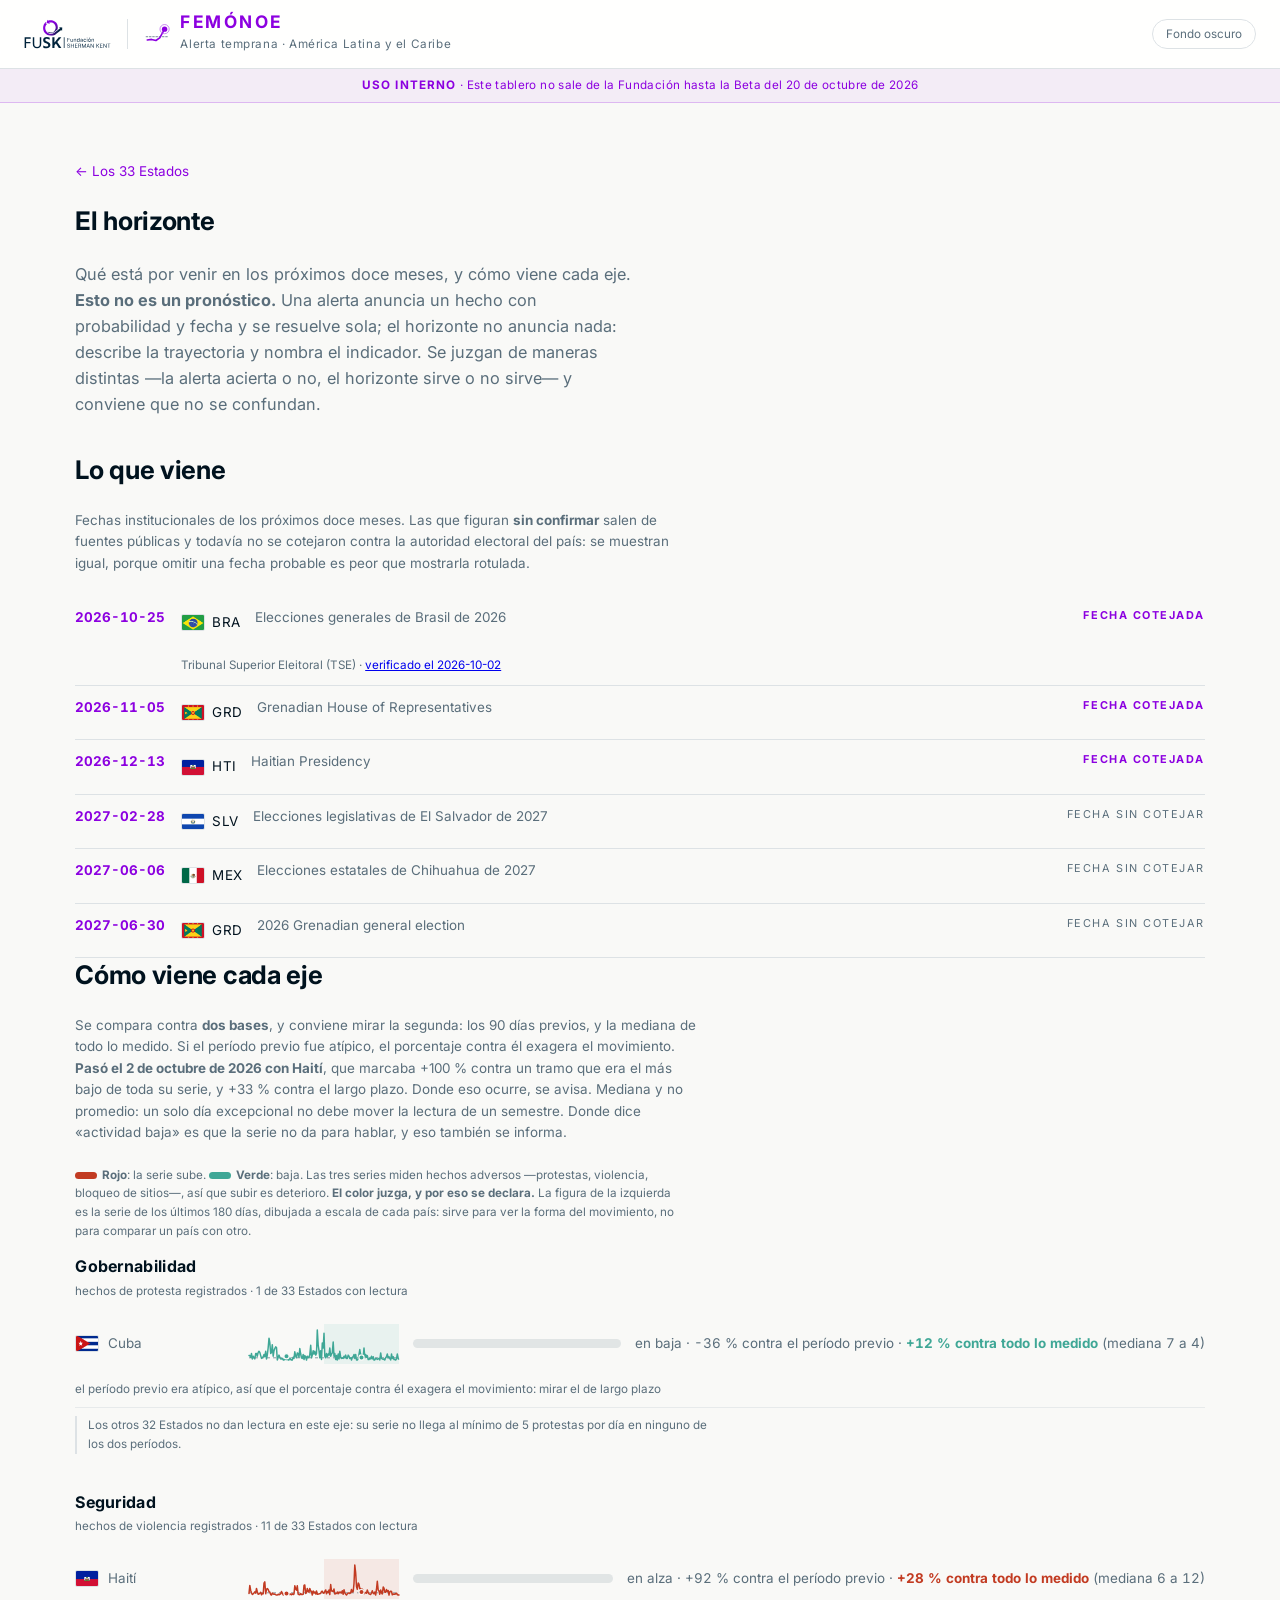
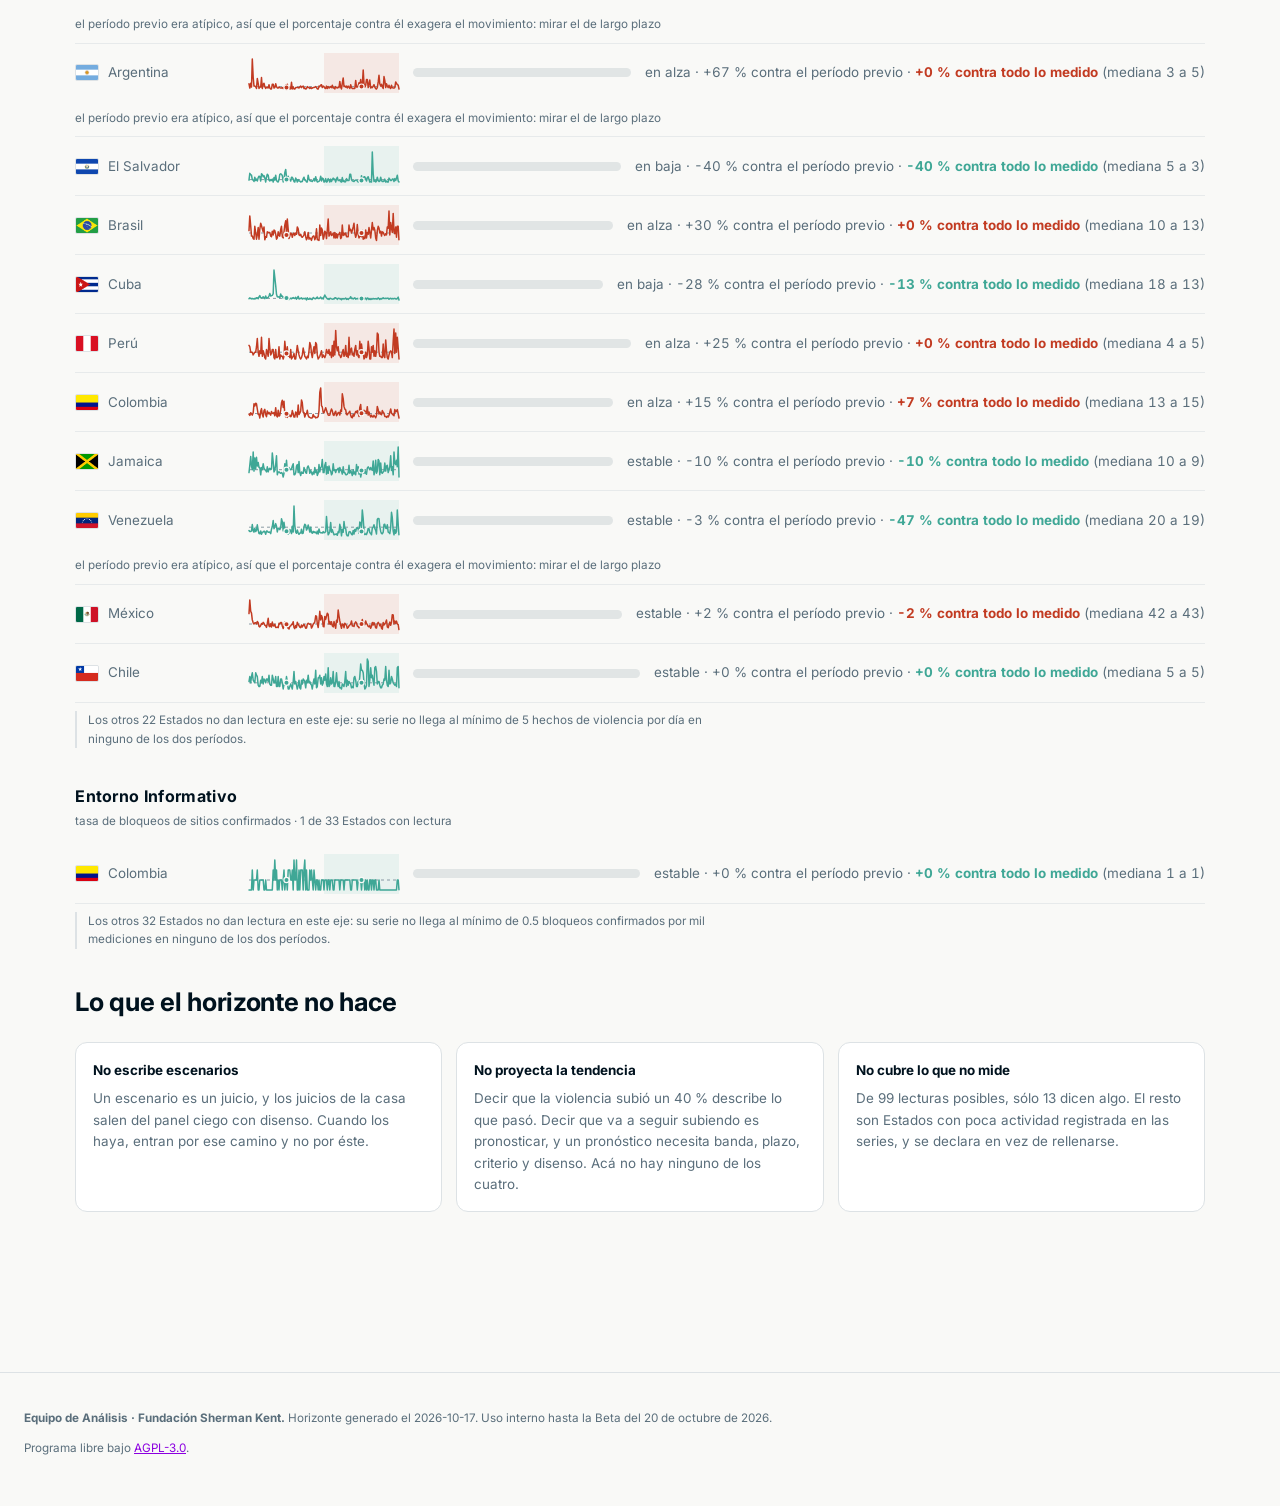
==== commit b532199b: "Sitio 2026-10-17 23:08" ====
--- a/horizonte.html
+++ b/horizonte.html
@@ -48,7 +48,7 @@
     que figuran <b>sin confirmar</b> salen de fuentes públicas y todavía no se
     cotejaron contra la autoridad electoral del país: se muestran igual, porque
     omitir una fecha probable es peor que mostrarla rotulada.</p>
-  <ul class="calendario"><li><time>2026-10-25</time><span class="pais"><img class="bandera" src="banderas/BRA.png" alt="" width="24" height="17" loading="lazy"><span class="iso">BRA</span></span><span class="que">Elecciones generales de Brasil de 2026</span><span class="sello ok">fecha cotejada</span><span class="nota-fecha">Tribunal Superior Eleitoral (TSE) · <a href="https://www.tse.jus.br/eleicoes/calendario-eleitoral/calendario-eleitoral" target="_blank" rel="noopener">verificado el 2026-10-02</a></span></li><li><time>2026-12-13</time><span class="pais"><img class="bandera" src="banderas/HTI.png" alt="" width="24" height="17" loading="lazy"><span class="iso">HTI</span></span><span class="que">Haitian Senate</span><span class="sello ok">fecha cotejada</span></li><li><time>2027-02-28</time><span class="pais"><img class="bandera" src="banderas/SLV.png" alt="" width="24" height="17" loading="lazy"><span class="iso">SLV</span></span><span class="que">Elecciones legislativas de El Salvador de 2027</span><span class="sello porconf">fecha sin cotejar</span></li><li><time>2027-06-06</time><span class="pais"><img class="bandera" src="banderas/MEX.png" alt="" width="24" height="17" loading="lazy"><span class="iso">MEX</span></span><span class="que">Elecciones estatales de Chihuahua de 2027</span><span class="sello porconf">fecha sin cotejar</span></li><li><time>2027-06-30</time><span class="pais"><img class="bandera" src="banderas/GRD.png" alt="" width="24" height="17" loading="lazy"><span class="iso">GRD</span></span><span class="que">2027 Grenadian general election</span><span class="sello porconf">fecha sin cotejar</span></li></ul>
+  <ul class="calendario"><li><time>2026-10-25</time><span class="pais"><img class="bandera" src="banderas/BRA.png" alt="" width="24" height="17" loading="lazy"><span class="iso">BRA</span></span><span class="que">Elecciones generales de Brasil de 2026</span><span class="sello ok">fecha cotejada</span><span class="nota-fecha">Tribunal Superior Eleitoral (TSE) · <a href="https://www.tse.jus.br/eleicoes/calendario-eleitoral/calendario-eleitoral" target="_blank" rel="noopener">verificado el 2026-10-02</a></span></li><li><time>2026-11-05</time><span class="pais"><img class="bandera" src="banderas/GRD.png" alt="" width="24" height="17" loading="lazy"><span class="iso">GRD</span></span><span class="que">Grenadian House of Representatives</span><span class="sello ok">fecha cotejada</span></li><li><time>2026-12-13</time><span class="pais"><img class="bandera" src="banderas/HTI.png" alt="" width="24" height="17" loading="lazy"><span class="iso">HTI</span></span><span class="que">Haitian Presidency</span><span class="sello ok">fecha cotejada</span></li><li><time>2027-02-28</time><span class="pais"><img class="bandera" src="banderas/SLV.png" alt="" width="24" height="17" loading="lazy"><span class="iso">SLV</span></span><span class="que">Elecciones legislativas de El Salvador de 2027</span><span class="sello porconf">fecha sin cotejar</span></li><li><time>2027-06-06</time><span class="pais"><img class="bandera" src="banderas/MEX.png" alt="" width="24" height="17" loading="lazy"><span class="iso">MEX</span></span><span class="que">Elecciones estatales de Chihuahua de 2027</span><span class="sello porconf">fecha sin cotejar</span></li><li><time>2027-06-30</time><span class="pais"><img class="bandera" src="banderas/GRD.png" alt="" width="24" height="17" loading="lazy"><span class="iso">GRD</span></span><span class="que">2026 Grenadian general election</span><span class="sello porconf">fecha sin cotejar</span></li></ul>
 
   <h2>Cómo viene cada eje</h2>
   <p class="referencia">Se compara contra <b>dos bases</b>, y conviene mirar la
@@ -66,7 +66,7 @@
     de la izquierda es la serie de los últimos 180 días, dibujada a escala de
     cada país: sirve para ver la forma del movimiento, no para comparar un país
     con otro.</p>
-  <section class="bloque-eje"><h3>gobernabilidad</h3><p class="de-donde" title="serie: eventos_protesta">hechos de protesta registrados · 1 de 33 Estados con lectura</p><ul class="bandas"><li class="baja revela"><span class="banda"><img class="bandera" src="banderas/CUB.png" alt="" width="24" height="17" loading="lazy"><span>Cuba</span></span><svg class="chispa baja" viewBox="0 0 150 40" width="150" height="40" role="img"><title>Cuba · gobernabilidad. Los 180 días de la serie. El tramo sombreado es el período reciente, que se compara con el anterior: mediana 7 a 5. La línea punteada es la mediana de todo lo medido.</title><rect class="tramo" x="75.0" y="0" width="75.0" height="40"/><line class="mediana" x1="0" y1="33.8" x2="150" y2="33.8"/><polyline class="linea trazo" points="0.0,34.9 0.8,34.4 1.7,33.8 2.5,34.4 3.3,34.4 4.2,31.1 5.0,32.2 5.8,31.6 6.7,31.6 7.5,33.3 8.3,29.5 9.2,34.9 10.0,32.2 10.8,33.8 11.7,34.9 12.5,29.5 13.3,29.5 14.2,32.2 15.0,28.4 15.8,27.3 16.7,28.4 17.5,31.6 18.3,34.4 19.2,33.8 20.0,32.7 20.8,30.5 21.7,32.7 22.5,27.3 23.3,34.9 24.2,31.1 25.0,23.5 25.8,14.2 26.7,18.5 27.5,29.5 28.3,28.4 29.2,20.7 30.0,32.2 30.8,26.7 31.7,24.5 32.5,22.9 33.3,23.5 34.2,36.0 35.0,33.3 35.8,31.1 36.7,33.3 37.5,34.9 38.3,34.9 39.2,34.4 40.0,36.0 40.8,36.0 41.7,33.3 42.5,35.5 43.3,35.5 44.2,32.2 45.0,36.0 45.8,36.0 46.7,33.8 47.5,35.5 48.3,36.0 49.2,36.0 50.0,33.3 50.8,34.4 51.7,27.8 52.5,32.2 53.3,33.8 54.2,28.9 55.0,29.5 55.8,33.3 56.7,24.5 57.5,30.0 58.3,33.8 59.2,34.4 60.0,30.5 60.8,35.5 61.7,31.6 62.5,32.7 63.3,36.0 64.2,32.2 65.0,33.8 65.8,33.3 66.7,30.5 67.5,21.3 68.3,33.8 69.2,31.1 70.0,26.7 70.8,30.0 71.7,27.3 72.5,31.1 73.3,29.5 74.2,6.0 75.0,21.3 75.8,26.7 76.7,33.8 77.5,26.7 78.3,35.5 79.2,19.1 80.0,24.0 80.8,9.3 81.7,32.2 82.5,33.8 83.3,29.5 84.2,32.7 85.0,30.0 85.8,31.1 86.7,24.0 87.5,32.2 88.3,30.0 89.2,28.9 90.0,18.0 90.8,32.2 91.7,29.5 92.5,35.5 93.3,31.6 94.2,36.0 95.0,30.0 95.8,34.9 96.7,27.3 97.5,33.3 98.3,34.4 99.2,33.8 100.0,34.4 100.8,32.2 101.7,33.8 102.5,31.1 103.3,34.4 104.2,34.4 105.0,31.1 105.8,32.2 106.7,34.4 107.5,33.8 108.3,36.0 109.2,33.3 110.0,32.7 110.8,30.5 111.7,34.4 112.5,30.5 113.3,36.0 114.2,36.0 115.0,34.9 115.8,30.5 116.7,25.6 117.5,31.6 118.3,30.5 119.2,32.7 120.0,33.3 120.8,24.0 121.7,33.3 122.5,30.5 123.3,33.3 124.2,31.6 125.0,35.5 125.8,35.5 126.7,34.4 127.5,34.9 128.3,32.2 129.2,34.9 130.0,32.7 130.8,36.0 131.7,36.0 132.5,34.4 133.3,34.4 134.2,35.5 135.0,34.9 135.8,34.4 136.7,36.0 137.5,28.9 138.3,34.4 139.2,34.9 140.0,35.5 140.8,34.9 141.7,36.0 142.5,33.8 143.3,32.7 144.2,30.0 145.0,33.8 145.8,32.7 146.7,34.4 147.5,36.0 148.3,30.0 149.2,34.4 150.0,36.0" stroke-dasharray="690" style="--largo:690"/><circle class="punto" cx="37.5" cy="32.2" r="2.6"/><circle class="punto" cx="112.5" cy="33.3" r="2.6"/></svg><span class="riel"><span class="lleno avanza" style="--hasta:29%"></span></span><span class="cuenta">en baja · -29 % contra el período previo · <b>+25 % contra todo lo medido</b> (mediana 7 a 5)</span><span class="nota-fecha">el período previo era atípico, así que el porcentaje contra él exagera el movimiento: mirar el de largo plazo</span></li></ul><p class="callados">Los otros 32 Estados no dan lectura en este eje: su serie no llega al mínimo de 5 protestas por día en ninguno de los dos períodos.</p></section><section class="bloque-eje"><h3>seguridad</h3><p class="de-donde" title="serie: eventos_violencia">hechos de violencia registrados · 11 de 33 Estados con lectura</p><ul class="bandas"><li class="sube revela"><span class="banda"><img class="bandera" src="banderas/HTI.png" alt="" width="24" height="17" loading="lazy"><span>Haití</span></span><svg class="chispa sube" viewBox="0 0 150 40" width="150" height="40" role="img"><title>Haití · seguridad. Los 180 días de la serie. El tramo sombreado es el período reciente, que se compara con el anterior: mediana 6 a 12. La línea punteada es la mediana de todo lo medido.</title><rect class="tramo" x="75.0" y="0" width="75.0" height="40"/><line class="mediana" x1="0" y1="33.8" x2="150" y2="33.8"/><polyline class="linea trazo" points="0.0,31.2 0.8,29.2 1.7,29.8 2.5,31.2 3.3,31.8 4.2,34.2 5.0,36.0 5.8,34.5 6.7,26.5 7.5,31.5 8.3,33.8 9.2,35.5 10.0,34.8 10.8,34.0 11.7,32.8 12.5,34.2 13.3,29.5 14.2,32.8 15.0,35.2 15.8,35.0 16.7,34.2 17.5,33.2 18.3,35.8 19.2,34.5 20.0,34.8 20.8,24.2 21.7,22.8 22.5,34.8 23.3,30.5 24.2,29.5 25.0,30.5 25.8,32.8 26.7,33.0 27.5,35.5 28.3,36.0 29.2,34.0 30.0,35.0 30.8,35.2 31.7,35.0 32.5,35.8 33.3,36.0 34.2,36.0 35.0,35.2 35.8,35.8 36.7,35.2 37.5,34.8 38.3,32.5 39.2,34.0 40.0,36.0 40.8,36.0 41.7,33.0 42.5,36.0 43.3,35.8 44.2,35.2 45.0,34.8 45.8,35.0 46.7,35.5 47.5,35.0 48.3,35.8 49.2,34.8 50.0,35.5 50.8,35.0 51.7,26.8 52.5,30.0 53.3,31.2 54.2,26.8 55.0,35.2 55.8,35.5 56.7,35.8 57.5,34.5 58.3,35.5 59.2,35.5 60.0,35.2 60.8,26.5 61.7,26.0 62.5,34.5 63.3,33.8 64.2,29.5 65.0,32.5 65.8,33.2 66.7,29.5 67.5,32.0 68.3,32.5 69.2,36.0 70.0,32.0 70.8,34.0 71.7,33.0 72.5,35.0 73.3,32.0 74.2,35.2 75.0,35.2 75.8,34.8 76.7,34.8 77.5,34.2 78.3,32.5 79.2,32.2 80.0,34.0 80.8,34.2 81.7,32.5 82.5,31.0 83.3,34.8 84.2,32.5 85.0,33.5 85.8,31.0 86.7,35.5 87.5,25.5 88.3,32.0 89.2,32.0 90.0,32.5 90.8,30.0 91.7,35.0 92.5,34.5 93.3,34.5 94.2,33.0 95.0,34.8 95.8,33.0 96.7,33.8 97.5,33.0 98.3,34.0 99.2,31.8 100.0,35.2 100.8,30.8 101.7,33.8 102.5,35.2 103.3,36.0 104.2,34.8 105.0,34.2 105.8,33.8 106.7,34.5 107.5,33.8 108.3,30.5 109.2,33.0 110.0,32.5 110.8,24.5 111.7,6.0 112.5,14.2 113.3,27.5 114.2,30.2 115.0,24.0 115.8,25.2 116.7,30.0 117.5,29.5 118.3,31.2 119.2,30.2 120.0,31.5 120.8,34.8 121.7,34.0 122.5,33.5 123.3,34.2 124.2,31.0 125.0,33.5 125.8,34.8 126.7,35.2 127.5,35.5 128.3,34.0 129.2,31.8 130.0,34.2 130.8,34.8 131.7,33.0 132.5,36.0 133.3,30.2 134.2,22.2 135.0,31.0 135.8,32.0 136.7,35.2 137.5,31.0 138.3,33.8 139.2,35.0 140.0,28.0 140.8,29.2 141.7,33.2 142.5,33.2 143.3,30.5 144.2,32.5 145.0,31.5 145.8,36.0 146.7,32.8 147.5,32.2 148.3,32.5 149.2,35.8 150.0,36.0" stroke-dasharray="477" style="--largo:477"/><circle class="punto" cx="37.5" cy="34.5" r="2.6"/><circle class="punto" cx="112.5" cy="33.0" r="2.6"/></svg><span class="riel"><span class="lleno avanza" style="--hasta:100%"></span></span><span class="cuenta">en alza · +100 % contra el período previo · <b>+33 % contra todo lo medido</b> (mediana 6 a 12)</span><span class="nota-fecha">el período previo era atípico, así que el porcentaje contra él exagera el movimiento: mirar el de largo plazo</span></li><li class="sube revela"><span class="banda"><img class="bandera" src="banderas/ARG.png" alt="" width="24" height="17" loading="lazy"><span>Argentina</span></span><svg class="chispa sube" viewBox="0 0 150 40" width="150" height="40" role="img"><title>Argentina · seguridad. Los 180 días de la serie. El tramo sombreado es el período reciente, que se compara con el anterior: mediana 3 a 5. La línea punteada es la mediana de todo lo medido.</title><rect class="tramo" x="75.0" y="0" width="75.0" height="40"/><line class="mediana" x1="0" y1="33.6" x2="150" y2="33.6"/><polyline class="linea trazo" points="0.0,32.2 0.8,30.8 1.7,18.4 2.5,32.7 3.3,31.2 4.2,34.6 5.0,32.2 5.8,30.8 6.7,35.0 7.5,30.3 8.3,34.1 9.2,6.0 10.0,24.6 10.8,33.1 11.7,33.1 12.5,33.6 13.3,35.5 14.2,25.5 15.0,30.3 15.8,35.5 16.7,34.1 17.5,34.1 18.3,24.6 19.2,35.5 20.0,31.2 20.8,30.3 21.7,33.6 22.5,35.5 23.3,34.1 24.2,34.6 25.0,35.0 25.8,31.7 26.7,35.0 27.5,36.0 28.3,36.0 29.2,31.2 30.0,31.2 30.8,35.0 31.7,34.6 32.5,30.8 33.3,33.6 34.2,35.0 35.0,35.0 35.8,34.1 36.7,34.6 37.5,35.0 38.3,35.0 39.2,34.6 40.0,35.5 40.8,34.6 41.7,33.1 42.5,32.2 43.3,33.6 44.2,31.2 45.0,35.5 45.8,36.0 46.7,34.1 47.5,36.0 48.3,29.3 49.2,36.0 50.0,34.1 50.8,36.0 51.7,36.0 52.5,34.6 53.3,34.6 54.2,34.6 55.0,34.6 55.8,35.0 56.7,34.1 57.5,33.1 58.3,34.6 59.2,33.6 60.0,33.1 60.8,35.5 61.7,35.0 62.5,36.0 63.3,35.5 64.2,33.6 65.0,34.6 65.8,34.6 66.7,35.5 67.5,34.6 68.3,35.5 69.2,35.0 70.0,34.6 70.8,34.6 71.7,34.1 72.5,33.6 73.3,34.6 74.2,36.0 75.0,36.0 75.8,33.1 76.7,33.6 77.5,32.2 78.3,31.7 79.2,34.6 80.0,33.1 80.8,33.6 81.7,35.0 82.5,35.5 83.3,33.1 84.2,35.5 85.0,33.6 85.8,35.0 86.7,34.6 87.5,33.6 88.3,34.6 89.2,32.2 90.0,35.0 90.8,34.6 91.7,36.0 92.5,33.6 93.3,34.6 94.2,35.0 95.0,34.1 95.8,34.6 96.7,28.4 97.5,34.1 98.3,36.0 99.2,30.3 100.0,25.0 100.8,33.6 101.7,33.1 102.5,34.1 103.3,33.1 104.2,35.0 105.0,33.1 105.8,34.1 106.7,35.5 107.5,31.7 108.3,34.6 109.2,35.5 110.0,35.5 110.8,35.5 111.7,35.5 112.5,27.4 113.3,34.1 114.2,34.1 115.0,32.7 115.8,29.8 116.7,32.2 117.5,26.5 118.3,33.6 119.2,32.2 120.0,17.0 120.8,30.3 121.7,34.1 122.5,32.2 123.3,26.5 124.2,26.5 125.0,34.6 125.8,31.2 126.7,27.0 127.5,35.0 128.3,34.1 129.2,34.6 130.0,33.1 130.8,31.7 131.7,34.1 132.5,35.5 133.3,36.0 134.2,34.6 135.0,28.9 135.8,22.2 136.7,30.8 137.5,33.1 138.3,31.2 139.2,33.6 140.0,35.5 140.8,23.6 141.7,27.4 142.5,34.6 143.3,30.8 144.2,32.7 145.0,34.6 145.8,32.2 146.7,34.6 147.5,35.5 148.3,32.2 149.2,34.6 150.0,36.0" stroke-dasharray="560" style="--largo:560"/><circle class="punto" cx="37.5" cy="34.6" r="2.6"/><circle class="punto" cx="112.5" cy="33.6" r="2.6"/></svg><span class="riel"><span class="lleno avanza" style="--hasta:67%"></span></span><span class="cuenta">en alza · +67 % contra el período previo · <b>+0 % contra todo lo medido</b> (mediana 3 a 5)</span><span class="nota-fecha">el período previo era atípico, así que el porcentaje contra él exagera el movimiento: mirar el de largo plazo</span></li><li class="baja revela"><span class="banda"><img class="bandera" src="banderas/BLZ.png" alt="" width="24" height="17" loading="lazy"><span>Belice</span></span><svg class="chispa baja" viewBox="0 0 150 40" width="150" height="40" role="img"><title>Belice · seguridad. Los 180 días de la serie. El tramo sombreado es el período reciente, que se compara con el anterior: mediana 5 a 2. La línea punteada es la mediana de todo lo medido.</title><rect class="tramo" x="75.0" y="0" width="75.0" height="40"/><line class="mediana" x1="0" y1="30.2" x2="150" y2="30.2"/><polyline class="linea trazo" points="0.0,29.1 0.8,31.4 1.7,27.9 2.5,18.7 3.3,25.6 4.2,30.2 5.0,36.0 5.8,31.4 6.7,29.1 7.5,27.9 8.3,9.5 9.2,34.8 10.0,22.2 10.8,31.4 11.7,29.1 12.5,34.8 13.3,32.5 14.2,26.8 15.0,30.2 15.8,36.0 16.7,36.0 17.5,36.0 18.3,26.8 19.2,27.9 20.0,29.1 20.8,25.6 21.7,21.0 22.5,36.0 23.3,32.5 24.2,27.9 25.0,29.1 25.8,30.2 26.7,31.4 27.5,23.3 28.3,36.0 29.2,36.0 30.0,17.5 30.8,34.8 31.7,21.0 32.5,23.3 33.3,16.4 34.2,36.0 35.0,36.0 35.8,29.1 36.7,30.2 37.5,30.2 38.3,22.2 39.2,11.8 40.0,33.7 40.8,36.0 41.7,25.6 42.5,16.4 43.3,24.5 44.2,25.6 45.0,21.0 45.8,34.8 46.7,30.2 47.5,25.6 48.3,33.7 49.2,33.7 50.0,33.7 50.8,34.8 51.7,34.8 52.5,32.5 53.3,32.5 54.2,16.4 55.0,31.4 55.8,31.4 56.7,32.5 57.5,31.4 58.3,6.0 59.2,23.3 60.0,22.2 60.8,31.4 61.7,36.0 62.5,30.2 63.3,36.0 64.2,30.2 65.0,19.8 65.8,25.6 66.7,36.0 67.5,34.8 68.3,36.0 69.2,36.0 70.0,36.0 70.8,19.8 71.7,27.9 72.5,33.7 73.3,36.0 74.2,34.8 75.0,36.0 75.8,34.8 76.7,16.4 77.5,31.4 78.3,33.7 79.2,36.0 80.0,36.0 80.8,36.0 81.7,27.9 82.5,16.4 83.3,31.4 84.2,36.0 85.0,36.0 85.8,36.0 86.7,32.5 87.5,26.8 88.3,29.1 89.2,31.4 90.0,33.7 90.8,32.5 91.7,34.8 92.5,36.0 93.3,36.0 94.2,32.5 95.0,36.0 95.8,24.5 96.7,32.5 97.5,33.7 98.3,34.8 99.2,36.0 100.0,34.8 100.8,31.4 101.7,36.0 102.5,30.2 103.3,34.8 104.2,36.0 105.0,32.5 105.8,33.7 106.7,34.8 107.5,34.8 108.3,32.5 109.2,36.0 110.0,34.8 110.8,36.0 111.7,30.2 112.5,33.7 113.3,34.8 114.2,30.2 115.0,27.9 115.8,34.8 116.7,32.5 117.5,26.8 118.3,32.5 119.2,32.5 120.0,29.1 120.8,36.0 121.7,36.0 122.5,36.0 123.3,33.7 124.2,26.8 125.0,33.7 125.8,21.0 126.7,36.0 127.5,33.7 128.3,30.2 129.2,16.4 130.0,31.4 130.8,22.2 131.7,30.2 132.5,31.4 133.3,26.8 134.2,32.5 135.0,36.0 135.8,31.4 136.7,36.0 137.5,32.5 138.3,33.7 139.2,34.8 140.0,36.0 140.8,31.4 141.7,32.5 142.5,34.8 143.3,36.0 144.2,29.1 145.0,36.0 145.8,29.1 146.7,26.8 147.5,36.0 148.3,23.3 149.2,33.7 150.0,36.0" stroke-dasharray="1009" style="--largo:1009"/><circle class="punto" cx="37.5" cy="30.2" r="2.6"/><circle class="punto" cx="112.5" cy="33.7" r="2.6"/></svg><span class="riel"><span class="lleno avanza" style="--hasta:60%"></span></span><span class="cuenta">en baja · -60 % contra el período previo · <b>-60 % contra todo lo medido</b> (mediana 5 a 2)</span></li><li class="baja revela"><span class="banda"><img class="bandera" src="banderas/SLV.png" alt="" width="24" height="17" loading="lazy"><span>El Salvador</span></span><svg class="chispa baja" viewBox="0 0 150 40" width="150" height="40" role="img"><title>El Salvador · seguridad. Los 180 días de la serie. El tramo sombreado es el período reciente, que se compara con el anterior: mediana 5 a 3. La línea punteada es la mediana de todo lo medido.</title><rect class="tramo" x="75.0" y="0" width="75.0" height="40"/><line class="mediana" x1="0" y1="33.6" x2="150" y2="33.6"/><polyline class="linea trazo" points="0.0,27.8 0.8,20.0 1.7,33.6 2.5,32.1 3.3,33.1 4.2,35.5 5.0,34.5 5.8,34.1 6.7,27.3 7.5,28.7 8.3,29.2 9.2,33.6 10.0,34.1 10.8,35.5 11.7,31.2 12.5,34.5 13.3,33.1 14.2,35.0 15.0,31.6 15.8,30.2 16.7,30.7 17.5,35.0 18.3,27.8 19.2,28.3 20.0,30.7 20.8,29.7 21.7,32.1 22.5,36.0 23.3,31.2 24.2,28.3 25.0,29.2 25.8,34.1 26.7,35.0 27.5,33.6 28.3,34.5 29.2,33.1 30.0,36.0 30.8,31.6 31.7,34.1 32.5,29.2 33.3,34.5 34.2,35.5 35.0,36.0 35.8,33.6 36.7,28.3 37.5,27.8 38.3,28.3 39.2,29.7 40.0,36.0 40.8,33.6 41.7,26.8 42.5,23.4 43.3,31.2 44.2,35.0 45.0,30.2 45.8,33.6 46.7,33.6 47.5,35.0 48.3,31.2 49.2,31.2 50.0,33.1 50.8,35.5 51.7,36.0 52.5,32.1 53.3,33.6 54.2,36.0 55.0,33.6 55.8,35.0 56.7,35.0 57.5,36.0 58.3,35.5 59.2,35.5 60.0,32.6 60.8,31.2 61.7,34.1 62.5,34.5 63.3,36.0 64.2,36.0 65.0,29.2 65.8,33.1 66.7,34.5 67.5,35.0 68.3,35.0 69.2,35.5 70.0,34.1 70.8,32.6 71.7,35.0 72.5,30.7 73.3,34.1 74.2,36.0 75.0,35.5 75.8,35.5 76.7,34.1 77.5,30.2 78.3,35.0 79.2,32.1 80.0,32.6 80.8,36.0 81.7,35.5 82.5,32.6 83.3,36.0 84.2,35.5 85.0,32.6 85.8,33.6 86.7,36.0 87.5,33.1 88.3,35.5 89.2,33.6 90.0,32.1 90.8,33.6 91.7,33.1 92.5,36.0 93.3,33.1 94.2,31.2 95.0,34.5 95.8,34.5 96.7,34.1 97.5,35.5 98.3,36.0 99.2,31.6 100.0,35.5 100.8,34.5 101.7,36.0 102.5,35.5 103.3,32.6 104.2,34.5 105.0,34.5 105.8,34.5 106.7,28.3 107.5,28.3 108.3,33.6 109.2,35.0 110.0,35.0 110.8,35.5 111.7,34.5 112.5,34.1 113.3,34.1 114.2,35.0 115.0,36.0 115.8,36.0 116.7,35.0 117.5,35.0 118.3,29.7 119.2,34.5 120.0,33.1 120.8,30.7 121.7,30.7 122.5,33.1 123.3,35.0 124.2,31.6 125.0,30.7 125.8,33.6 126.7,36.0 127.5,35.5 128.3,36.0 129.2,6.0 130.0,27.8 130.8,35.5 131.7,34.1 132.5,36.0 133.3,35.0 134.2,31.2 135.0,34.5 135.8,35.5 136.7,35.0 137.5,31.2 138.3,34.5 139.2,35.5 140.0,35.5 140.8,35.0 141.7,33.1 142.5,36.0 143.3,35.0 144.2,36.0 145.0,36.0 145.8,32.1 146.7,33.1 147.5,34.5 148.3,34.5 149.2,33.1 150.0,36.0" stroke-dasharray="497" style="--largo:497"/><circle class="punto" cx="37.5" cy="33.6" r="2.6"/><circle class="punto" cx="112.5" cy="34.5" r="2.6"/></svg><span class="riel"><span class="lleno avanza" style="--hasta:40%"></span></span><span class="cuenta">en baja · -40 % contra el período previo · <b>-40 % contra todo lo medido</b> (mediana 5 a 3)</span></li><li class="sube revela"><span class="banda"><img class="bandera" src="banderas/COL.png" alt="" width="24" height="17" loading="lazy"><span>Colombia</span></span><svg class="chispa sube" viewBox="0 0 150 40" width="150" height="40" role="img"><title>Colombia · seguridad. Los 180 días de la serie. El tramo sombreado es el período reciente, que se compara con el anterior: mediana 12 a 16. La línea punteada es la mediana de todo lo medido.</title><rect class="tramo" x="75.0" y="0" width="75.0" height="40"/><line class="mediana" x1="0" y1="31.5" x2="150" y2="31.5"/><polyline class="linea trazo" points="0.0,30.8 0.8,33.1 1.7,33.1 2.5,34.4 3.3,32.5 4.2,34.4 5.0,34.4 5.8,32.1 6.7,33.4 7.5,30.8 8.3,31.8 9.2,33.1 10.0,30.8 10.8,21.8 11.7,24.1 12.5,21.2 13.3,21.8 14.2,27.0 15.0,32.5 15.8,32.1 16.7,36.0 17.5,29.2 18.3,26.6 19.2,32.5 20.0,35.0 20.8,28.6 21.7,27.3 22.5,32.8 23.3,34.7 24.2,28.9 25.0,31.8 25.8,30.5 26.7,31.8 27.5,33.1 28.3,29.5 29.2,31.2 30.0,31.5 30.8,30.5 31.7,33.7 32.5,25.7 33.3,33.4 34.2,35.0 35.0,28.3 35.8,34.1 36.7,33.4 37.5,27.9 38.3,20.8 39.2,18.3 40.0,25.4 40.8,19.2 41.7,32.1 42.5,34.7 43.3,32.8 44.2,35.4 45.0,31.2 45.8,34.1 46.7,32.8 47.5,34.7 48.3,33.7 49.2,28.6 50.0,31.8 50.8,35.0 51.7,35.0 52.5,29.9 53.3,31.2 54.2,35.0 55.0,23.1 55.8,32.5 56.7,31.2 57.5,28.9 58.3,17.9 59.2,20.8 60.0,30.2 60.8,30.5 61.7,35.0 62.5,31.8 63.3,31.8 64.2,28.3 65.0,33.7 65.8,35.0 66.7,35.4 67.5,36.0 68.3,36.0 69.2,35.7 70.0,32.5 70.8,34.7 71.7,34.4 72.5,36.0 73.3,35.4 74.2,35.4 75.0,34.4 75.8,28.6 76.7,10.5 77.5,6.0 78.3,23.7 79.2,25.0 80.0,30.5 80.8,30.8 81.7,28.3 82.5,25.7 83.3,28.3 84.2,30.8 85.0,33.1 85.8,33.4 86.7,33.1 87.5,29.2 88.3,27.0 89.2,28.9 90.0,32.8 90.8,33.4 91.7,30.8 92.5,29.2 93.3,33.7 94.2,32.5 95.0,30.5 95.8,30.5 96.7,33.1 97.5,27.9 98.3,29.5 99.2,11.8 100.0,16.6 100.8,24.4 101.7,27.0 102.5,27.9 103.3,32.5 104.2,32.8 105.0,31.2 105.8,30.5 106.7,29.2 107.5,33.4 108.3,35.4 109.2,35.7 110.0,32.5 110.8,34.1 111.7,31.8 112.5,29.5 113.3,30.5 114.2,28.6 115.0,31.2 115.8,34.4 116.7,25.4 117.5,22.5 118.3,33.4 119.2,30.2 120.0,30.5 120.8,28.3 121.7,29.5 122.5,29.2 123.3,31.5 124.2,24.7 125.0,33.1 125.8,29.9 126.7,32.8 127.5,35.0 128.3,33.1 129.2,34.7 130.0,35.0 130.8,33.4 131.7,34.4 132.5,35.7 133.3,33.4 134.2,24.4 135.0,27.6 135.8,32.1 136.7,29.9 137.5,32.1 138.3,32.8 139.2,28.6 140.0,30.2 140.8,31.2 141.7,34.4 142.5,34.4 143.3,35.4 144.2,34.1 145.0,35.0 145.8,33.4 146.7,30.5 147.5,27.0 148.3,31.2 149.2,32.1 150.0,36.0" stroke-dasharray="616" style="--largo:616"/><circle class="punto" cx="37.5" cy="32.1" r="2.6"/><circle class="punto" cx="112.5" cy="30.8" r="2.6"/></svg><span class="riel"><span class="lleno avanza" style="--hasta:33%"></span></span><span class="cuenta">en alza · +33 % contra el período previo · <b>+14 % contra todo lo medido</b> (mediana 12 a 16)</span></li><li class="baja revela"><span class="banda"><img class="bandera" src="banderas/CUB.png" alt="" width="24" height="17" loading="lazy"><span>Cuba</span></span><svg class="chispa baja" viewBox="0 0 150 40" width="150" height="40" role="img"><title>Cuba · seguridad. Los 180 días de la serie. El tramo sombreado es el período reciente, que se compara con el anterior: mediana 19 a 13. La línea punteada es la mediana de todo lo medido.</title><rect class="tramo" x="75.0" y="0" width="75.0" height="40"/><line class="mediana" x1="0" y1="34.4" x2="150" y2="34.4"/><polyline class="linea trazo" points="0.0,35.1 0.8,33.9 1.7,33.8 2.5,33.6 3.3,34.2 4.2,33.7 5.0,33.9 5.8,34.7 6.7,33.9 7.5,34.5 8.3,34.9 9.2,34.5 10.0,34.7 10.8,35.1 11.7,34.4 12.5,34.8 13.3,33.7 14.2,33.7 15.0,34.7 15.8,32.9 16.7,31.6 17.5,33.8 18.3,34.1 19.2,33.7 20.0,32.7 20.8,33.5 21.7,34.6 22.5,32.0 23.3,34.2 24.2,33.7 25.0,33.4 25.8,32.0 26.7,29.4 27.5,32.0 28.3,31.7 29.2,31.3 30.0,29.7 30.8,6.0 31.7,13.4 32.5,21.5 33.3,30.3 34.2,32.7 35.0,32.9 35.8,32.8 36.7,33.8 37.5,30.0 38.3,32.3 39.2,32.1 40.0,34.1 40.8,33.0 41.7,33.7 42.5,32.9 43.3,34.1 44.2,34.2 45.0,35.5 45.8,35.6 46.7,34.7 47.5,34.2 48.3,34.8 49.2,34.2 50.0,33.6 50.8,34.2 51.7,34.6 52.5,33.3 53.3,35.2 54.2,33.9 55.0,32.3 55.8,34.9 56.7,34.7 57.5,34.3 58.3,33.8 59.2,35.0 60.0,34.5 60.8,34.5 61.7,34.7 62.5,34.3 63.3,35.9 64.2,33.8 65.0,35.2 65.8,35.2 66.7,34.2 67.5,35.1 68.3,35.4 69.2,35.5 70.0,33.5 70.8,34.2 71.7,34.7 72.5,34.7 73.3,33.8 74.2,33.0 75.0,34.6 75.8,34.5 76.7,34.1 77.5,33.1 78.3,34.8 79.2,34.1 80.0,34.9 80.8,32.8 81.7,31.0 82.5,32.8 83.3,33.9 84.2,34.9 85.0,34.8 85.8,35.5 86.7,34.4 87.5,34.3 88.3,34.8 89.2,35.2 90.0,34.9 90.8,35.1 91.7,33.8 92.5,33.8 93.3,34.3 94.2,35.4 95.0,34.3 95.8,34.3 96.7,34.8 97.5,35.1 98.3,35.8 99.2,34.7 100.0,34.5 100.8,35.1 101.7,34.7 102.5,34.1 103.3,35.4 104.2,34.9 105.0,35.5 105.8,34.4 106.7,34.3 107.5,32.7 108.3,34.6 109.2,34.3 110.0,35.0 110.8,34.4 111.7,33.7 112.5,35.2 113.3,34.7 114.2,34.6 115.0,34.8 115.8,34.3 116.7,35.1 117.5,34.9 118.3,34.5 119.2,35.2 120.0,33.7 120.8,35.0 121.7,34.7 122.5,34.1 123.3,35.6 124.2,34.1 125.0,34.3 125.8,35.5 126.7,34.9 127.5,35.5 128.3,35.1 129.2,35.1 130.0,34.4 130.8,34.9 131.7,34.8 132.5,34.8 133.3,35.0 134.2,35.0 135.0,33.9 135.8,34.6 136.7,35.4 137.5,34.5 138.3,35.1 139.2,34.4 140.0,33.8 140.8,34.6 141.7,34.6 142.5,34.2 143.3,34.6 144.2,34.3 145.0,34.3 145.8,35.2 146.7,34.6 147.5,34.2 148.3,34.9 149.2,34.5 150.0,36.0" stroke-dasharray="267" style="--largo:267"/><circle class="punto" cx="37.5" cy="33.9" r="2.6"/><circle class="punto" cx="112.5" cy="34.6" r="2.6"/></svg><span class="riel"><span class="lleno avanza" style="--hasta:32%"></span></span><span class="cuenta">en baja · -32 % contra el período previo · <b>-13 % contra todo lo medido</b> (mediana 19 a 13)</span></li><li class="sube revela"><span class="banda"><img class="bandera" src="banderas/BRA.png" alt="" width="24" height="17" loading="lazy"><span>Brasil</span></span><svg class="chispa sube" viewBox="0 0 150 40" width="150" height="40" role="img"><title>Brasil · seguridad. Los 180 días de la serie. El tramo sombreado es el período reciente, que se compara con el anterior: mediana 10 a 13. La línea punteada es la mediana de todo lo medido.</title><rect class="tramo" x="75.0" y="0" width="75.0" height="40"/><line class="mediana" x1="0" y1="28.0" x2="150" y2="28.0"/><polyline class="linea trazo" points="0.0,26.8 0.8,29.3 1.7,29.9 2.5,29.9 3.3,28.7 4.2,30.5 5.0,32.3 5.8,25.6 6.7,10.9 7.5,20.7 8.3,31.1 9.2,31.1 10.0,33.6 10.8,34.2 11.7,21.3 12.5,28.0 13.3,34.2 14.2,29.9 15.0,22.5 15.8,34.2 16.7,24.4 17.5,18.2 18.3,20.7 19.2,23.8 20.0,26.8 20.8,21.9 21.7,34.8 22.5,31.7 23.3,32.3 24.2,26.8 25.0,27.4 25.8,27.4 26.7,27.4 27.5,31.1 28.3,31.7 29.2,26.2 30.0,29.9 30.8,25.0 31.7,25.6 32.5,29.3 33.3,34.2 34.2,32.9 35.0,26.8 35.8,30.5 36.7,31.1 37.5,24.4 38.3,21.3 39.2,31.7 40.0,32.9 40.8,26.8 41.7,20.1 42.5,15.8 43.3,28.7 44.2,14.0 45.0,24.4 45.8,33.6 46.7,31.1 47.5,28.0 48.3,28.7 49.2,32.3 50.0,28.7 50.8,28.0 51.7,30.5 52.5,28.0 53.3,29.3 54.2,21.9 55.0,23.8 55.8,29.9 56.7,30.5 57.5,29.3 58.3,31.7 59.2,32.3 60.0,31.1 60.8,29.9 61.7,26.8 62.5,31.7 63.3,34.8 64.2,32.9 65.0,27.4 65.8,34.2 66.7,32.9 67.5,33.6 68.3,35.4 69.2,32.3 70.0,31.1 70.8,31.1 71.7,34.8 72.5,32.3 73.3,23.8 74.2,34.8 75.0,34.8 75.8,35.4 76.7,20.1 77.5,30.5 78.3,23.1 79.2,25.0 80.0,34.2 80.8,31.7 81.7,26.2 82.5,27.4 83.3,33.6 84.2,25.0 85.0,14.0 85.8,31.1 86.7,29.3 87.5,26.8 88.3,30.5 89.2,29.9 90.0,28.0 90.8,32.9 91.7,27.4 92.5,32.9 93.3,28.7 94.2,32.9 95.0,29.3 95.8,29.3 96.7,27.4 97.5,33.6 98.3,32.3 99.2,20.1 100.0,30.5 100.8,28.0 101.7,29.9 102.5,28.0 103.3,31.7 104.2,31.7 105.0,31.7 105.8,20.1 106.7,25.6 107.5,24.4 108.3,28.0 109.2,25.6 110.0,21.9 110.8,18.2 111.7,28.0 112.5,32.3 113.3,29.3 114.2,19.5 115.0,29.3 115.8,32.9 116.7,31.1 117.5,31.1 118.3,31.7 119.2,25.6 120.0,34.2 120.8,32.3 121.7,33.6 122.5,25.0 123.3,32.9 124.2,27.4 125.0,29.3 125.8,22.5 126.7,27.4 127.5,32.9 128.3,25.0 129.2,17.6 130.0,25.0 130.8,22.5 131.7,25.0 132.5,32.9 133.3,35.4 134.2,25.6 135.0,21.3 135.8,23.1 136.7,28.0 137.5,26.2 138.3,31.1 139.2,26.8 140.0,27.4 140.8,29.3 141.7,30.5 142.5,28.7 143.3,29.9 144.2,21.9 145.0,23.1 145.8,6.0 146.7,29.9 147.5,17.6 148.3,23.1 149.2,27.4 150.0,36.0" stroke-dasharray="879" style="--largo:879"/><circle class="punto" cx="37.5" cy="29.9" r="2.6"/><circle class="punto" cx="112.5" cy="28.0" r="2.6"/></svg><span class="riel"><span class="lleno avanza" style="--hasta:30%"></span></span><span class="cuenta">en alza · +30 % contra el período previo · <b>+0 % contra todo lo medido</b> (mediana 10 a 13)</span></li><li class="sube revela"><span class="banda"><img class="bandera" src="banderas/MEX.png" alt="" width="24" height="17" loading="lazy"><span>México</span></span><svg class="chispa sube" viewBox="0 0 150 40" width="150" height="40" role="img"><title>México · seguridad. Los 180 días de la serie. El tramo sombreado es el período reciente, que se compara con el anterior: mediana 38 a 42. La línea punteada es la mediana de todo lo medido.</title><rect class="tramo" x="75.0" y="0" width="75.0" height="40"/><line class="mediana" x1="0" y1="30.0" x2="150" y2="30.0"/><polyline class="linea trazo" points="0.0,33.1 0.8,32.0 1.7,31.2 2.5,30.8 3.3,32.0 4.2,31.1 5.0,33.4 5.8,19.6 6.7,6.0 7.5,17.3 8.3,19.1 9.2,25.9 10.0,28.8 10.8,30.0 11.7,28.8 12.5,28.8 13.3,29.9 14.2,27.5 15.0,28.6 15.8,32.3 16.7,32.9 17.5,31.5 18.3,29.5 19.2,30.3 20.0,28.4 20.8,29.3 21.7,31.2 22.5,31.6 23.3,33.4 24.2,29.5 25.0,24.3 25.8,31.9 26.7,32.6 27.5,29.7 28.3,33.0 29.2,28.1 30.0,31.8 30.8,32.0 31.7,30.3 32.5,33.4 33.3,33.4 34.2,33.1 35.0,33.7 35.8,29.3 36.7,29.9 37.5,28.5 38.3,28.5 39.2,31.9 40.0,34.6 40.8,31.4 41.7,28.0 42.5,29.2 43.3,30.8 44.2,32.3 45.0,34.4 45.8,35.0 46.7,32.3 47.5,31.9 48.3,30.5 49.2,30.5 50.0,27.8 50.8,33.5 51.7,34.6 52.5,31.4 53.3,33.5 54.2,28.2 55.0,30.5 55.8,31.6 56.7,33.1 57.5,33.7 58.3,31.0 59.2,33.0 60.0,31.4 60.8,30.3 61.7,31.9 62.5,34.2 63.3,34.0 64.2,30.3 65.0,29.2 65.8,29.9 66.7,30.3 67.5,30.1 68.3,34.0 69.2,32.7 70.0,30.1 70.8,29.3 71.7,28.0 72.5,21.8 73.3,22.2 74.2,29.7 75.0,33.5 75.8,26.7 76.7,17.3 77.5,25.9 78.3,21.5 79.2,23.6 80.0,32.5 80.8,32.7 81.7,22.4 82.5,25.4 83.3,22.1 84.2,19.2 85.0,20.5 85.8,30.1 86.7,27.4 87.5,30.4 88.3,27.8 89.2,31.8 90.0,32.9 90.8,27.5 91.7,31.2 92.5,34.2 93.3,26.2 94.2,28.1 95.0,16.1 95.8,22.0 96.7,26.9 97.5,31.2 98.3,34.2 99.2,30.1 100.0,30.3 100.8,33.7 101.7,29.3 102.5,30.4 103.3,31.4 104.2,34.2 105.0,33.4 105.8,31.8 106.7,31.0 107.5,29.9 108.3,26.9 109.2,31.9 110.0,31.9 110.8,32.5 111.7,29.3 112.5,27.8 113.3,29.0 114.2,31.9 115.0,32.6 115.8,33.8 116.7,29.9 117.5,29.9 118.3,30.3 119.2,25.6 120.0,31.0 120.8,28.9 121.7,30.7 122.5,26.9 123.3,29.5 124.2,30.5 125.0,32.5 125.8,32.7 126.7,31.6 127.5,34.2 128.3,32.2 129.2,28.6 130.0,31.1 130.8,28.6 131.7,30.5 132.5,33.7 133.3,34.0 134.2,29.6 135.0,28.4 135.8,29.6 136.7,31.8 137.5,30.1 138.3,34.0 139.2,35.2 140.0,28.6 140.8,31.0 141.7,30.1 142.5,28.2 143.3,26.0 144.2,32.9 145.0,33.8 145.8,30.7 146.7,28.1 147.5,31.2 148.3,28.0 149.2,20.7 150.0,36.0" stroke-dasharray="555" style="--largo:555"/><circle class="punto" cx="37.5" cy="30.8" r="2.6"/><circle class="punto" cx="112.5" cy="30.2" r="2.6"/></svg><span class="riel"><span class="lleno avanza" style="--hasta:12%"></span></span><span class="cuenta">estable · +12 % contra el período previo · <b>-3 % contra todo lo medido</b> (mediana 38 a 42)</span></li><li class="baja revela"><span class="banda"><img class="bandera" src="banderas/VEN.png" alt="" width="24" height="17" loading="lazy"><span>Venezuela</span></span><svg class="chispa baja" viewBox="0 0 150 40" width="150" height="40" role="img"><title>Venezuela · seguridad. Los 180 días de la serie. El tramo sombreado es el período reciente, que se compara con el anterior: mediana 20 a 18. La línea punteada es la mediana de todo lo medido.</title><rect class="tramo" x="75.0" y="0" width="75.0" height="40"/><line class="mediana" x1="0" y1="27.2" x2="150" y2="27.2"/><polyline class="linea trazo" points="0.0,30.6 0.8,29.7 1.7,28.2 2.5,27.5 3.3,33.6 4.2,29.4 5.0,33.6 5.8,30.6 6.7,31.4 7.5,31.4 8.3,31.1 9.2,24.5 10.0,30.6 10.8,32.1 11.7,28.2 12.5,31.6 13.3,30.4 14.2,24.8 15.0,30.1 15.8,33.6 16.7,33.8 17.5,30.9 18.3,34.3 19.2,32.3 20.0,32.1 20.8,31.1 21.7,31.9 22.5,34.3 23.3,31.1 24.2,31.1 25.0,32.3 25.8,32.3 26.7,32.1 27.5,33.6 28.3,29.2 29.2,26.5 30.0,20.6 30.8,28.7 31.7,26.7 32.5,23.6 33.3,26.2 34.2,31.9 35.0,28.2 35.8,28.4 36.7,29.7 37.5,27.7 38.3,18.7 39.2,21.6 40.0,30.9 40.8,22.3 41.7,28.4 42.5,32.6 43.3,29.7 44.2,33.1 45.0,34.0 45.8,33.1 46.7,29.4 47.5,31.4 48.3,33.6 49.2,26.2 50.0,32.1 50.8,6.0 51.7,25.3 52.5,32.1 53.3,33.3 54.2,30.1 55.0,32.8 55.8,34.3 56.7,33.1 57.5,33.1 58.3,29.2 59.2,33.6 60.0,33.1 60.8,27.0 61.7,24.3 62.5,25.3 63.3,30.1 64.2,28.4 65.0,25.0 65.8,28.7 66.7,32.1 67.5,27.2 68.3,32.3 69.2,33.3 70.0,31.4 70.8,32.6 71.7,31.9 72.5,32.6 73.3,33.6 74.2,31.1 75.0,34.0 75.8,28.9 76.7,32.1 77.5,32.8 78.3,32.8 79.2,33.1 80.0,31.6 80.8,32.8 81.7,32.6 82.5,31.6 83.3,16.5 84.2,27.2 85.0,34.8 85.8,33.6 86.7,31.4 87.5,22.6 88.3,32.3 89.2,29.7 90.0,32.6 90.8,34.8 91.7,34.5 92.5,34.3 93.3,33.8 94.2,35.3 95.0,31.6 95.8,32.6 96.7,24.3 97.5,28.4 98.3,35.8 99.2,29.4 100.0,32.3 100.8,21.6 101.7,28.2 102.5,28.7 103.3,34.3 104.2,35.8 105.0,35.8 105.8,31.9 106.7,31.6 107.5,32.6 108.3,34.3 109.2,34.8 110.0,30.4 110.8,34.0 111.7,29.4 112.5,31.4 113.3,28.0 114.2,27.7 115.0,29.2 115.8,33.3 116.7,22.1 117.5,22.8 118.3,27.5 119.2,9.9 120.0,18.7 120.8,30.4 121.7,34.5 122.5,34.0 123.3,34.5 124.2,32.3 125.0,28.4 125.8,28.7 126.7,32.6 127.5,33.3 128.3,34.8 129.2,28.2 130.0,27.0 130.8,24.8 131.7,28.4 132.5,30.4 133.3,34.0 134.2,19.2 135.0,18.4 135.8,18.7 136.7,26.7 137.5,31.4 138.3,33.6 139.2,33.8 140.0,32.1 140.8,24.5 141.7,24.3 142.5,28.2 143.3,28.4 144.2,24.8 145.0,32.1 145.8,32.6 146.7,33.6 147.5,27.2 148.3,12.3 149.2,17.7 150.0,36.0" stroke-dasharray="709" style="--largo:709"/><circle class="punto" cx="37.5" cy="31.1" r="2.6"/><circle class="punto" cx="112.5" cy="31.6" r="2.6"/></svg><span class="riel"><span class="lleno avanza" style="--hasta:10%"></span></span><span class="cuenta">estable · -10 % contra el período previo · <b>-50 % contra todo lo medido</b> (mediana 20 a 18)</span><span class="nota-fecha">el período previo era atípico, así que el porcentaje contra él exagera el movimiento: mirar el de largo plazo</span></li><li class="baja revela"><span class="banda"><img class="bandera" src="banderas/JAM.png" alt="" width="24" height="17" loading="lazy"><span>Jamaica</span></span><svg class="chispa baja" viewBox="0 0 150 40" width="150" height="40" role="img"><title>Jamaica · seguridad. Los 180 días de la serie. El tramo sombreado es el período reciente, que se compara con el anterior: mediana 10 a 9. La línea punteada es la mediana de todo lo medido.</title><rect class="tramo" x="75.0" y="0" width="75.0" height="40"/><line class="mediana" x1="0" y1="27.2" x2="150" y2="27.2"/><polyline class="linea trazo" points="0.0,31.6 0.8,24.5 1.7,21.0 2.5,24.5 3.3,26.3 4.2,32.5 5.0,27.2 5.8,30.7 6.7,21.9 7.5,11.3 8.3,22.8 9.2,27.2 10.0,6.0 10.8,28.9 11.7,13.1 12.5,26.3 13.3,12.2 14.2,22.8 15.0,18.4 15.8,24.5 16.7,24.5 17.5,33.4 18.3,24.5 19.2,27.2 20.0,20.1 20.8,25.4 21.7,27.2 22.5,28.1 23.3,29.8 24.2,23.6 25.0,29.8 25.8,26.3 26.7,25.4 27.5,27.2 28.3,26.3 29.2,6.9 30.0,17.5 30.8,29.8 31.7,28.1 32.5,21.0 33.3,10.4 34.2,33.4 35.0,29.8 35.8,29.8 36.7,30.7 37.5,31.6 38.3,30.7 39.2,31.6 40.0,36.0 40.8,31.6 41.7,20.1 42.5,28.9 43.3,15.7 44.2,28.1 45.0,28.1 45.8,24.5 46.7,26.3 47.5,27.2 48.3,26.3 49.2,22.8 50.0,20.1 50.8,33.4 51.7,33.4 52.5,30.7 53.3,22.8 54.2,21.0 55.0,30.7 55.8,17.5 56.7,30.7 57.5,34.2 58.3,29.8 59.2,31.6 60.0,31.6 60.8,24.5 61.7,27.2 62.5,30.7 63.3,31.6 64.2,24.5 65.0,22.8 65.8,25.4 66.7,31.6 67.5,28.1 68.3,30.7 69.2,33.4 70.0,29.8 70.8,32.5 71.7,24.5 72.5,30.7 73.3,28.1 74.2,34.2 75.0,31.6 75.8,21.0 76.7,29.8 77.5,24.5 78.3,23.6 79.2,14.8 80.0,30.7 80.8,30.7 81.7,21.9 82.5,18.4 83.3,32.5 84.2,23.6 85.0,31.6 85.8,22.8 86.7,27.2 87.5,28.9 88.3,33.4 89.2,31.6 90.0,20.1 90.8,28.1 91.7,27.2 92.5,30.7 93.3,27.2 94.2,27.2 95.0,25.4 95.8,30.7 96.7,24.5 97.5,28.1 98.3,28.9 99.2,32.5 100.0,23.6 100.8,30.7 101.7,30.7 102.5,33.4 103.3,33.4 104.2,32.5 105.0,30.7 105.8,21.9 106.7,31.6 107.5,28.1 108.3,30.7 109.2,34.2 110.0,27.2 110.8,32.5 111.7,29.8 112.5,33.4 113.3,21.0 114.2,28.9 115.0,23.6 115.8,32.5 116.7,26.3 117.5,36.0 118.3,31.6 119.2,26.3 120.0,29.8 120.8,31.6 121.7,27.2 122.5,31.6 123.3,32.5 124.2,25.4 125.0,23.6 125.8,25.4 126.7,27.2 127.5,24.5 128.3,26.3 129.2,28.1 130.0,16.6 130.8,33.4 131.7,29.8 132.5,15.7 133.3,31.6 134.2,28.9 135.0,14.8 135.8,16.6 136.7,33.4 137.5,19.2 138.3,30.7 139.2,31.6 140.0,29.8 140.8,28.9 141.7,19.2 142.5,28.9 143.3,22.8 144.2,21.9 145.0,30.7 145.8,27.2 146.7,23.6 147.5,10.4 148.3,28.1 149.2,23.6 150.0,36.0" stroke-dasharray="1101" style="--largo:1101"/><circle class="punto" cx="37.5" cy="27.2" r="2.6"/><circle class="punto" cx="112.5" cy="28.1" r="2.6"/></svg><span class="riel"><span class="lleno avanza" style="--hasta:10%"></span></span><span class="cuenta">estable · -10 % contra el período previo · <b>-10 % contra todo lo medido</b> (mediana 10 a 9)</span></li><li class="sube revela"><span class="banda"><img class="bandera" src="banderas/CHL.png" alt="" width="24" height="17" loading="lazy"><span>Chile</span></span><svg class="chispa sube" viewBox="0 0 150 40" width="150" height="40" role="img"><title>Chile · seguridad. Los 180 días de la serie. El tramo sombreado es el período reciente, que se compara con el anterior: mediana 5 a 6. La línea punteada es la mediana de todo lo medido.</title><rect class="tramo" x="75.0" y="0" width="75.0" height="40"/><line class="mediana" x1="0" y1="28.5" x2="150" y2="28.5"/><polyline class="linea trazo" points="0.0,34.8 0.8,33.5 1.7,28.5 2.5,24.8 3.3,22.2 4.2,31.0 5.0,33.5 5.8,28.5 6.7,23.5 7.5,29.8 8.3,23.5 9.2,19.8 10.0,27.2 10.8,28.5 11.7,29.8 12.5,19.8 13.3,22.2 14.2,23.5 15.0,32.2 15.8,33.5 16.7,33.5 17.5,27.2 18.3,29.8 19.2,23.5 20.0,31.0 20.8,26.0 21.7,27.2 22.5,29.8 23.3,26.0 24.2,26.0 25.0,28.5 25.8,22.2 26.7,31.0 27.5,32.2 28.3,32.2 29.2,22.2 30.0,26.0 30.8,29.8 31.7,29.8 32.5,23.5 33.3,33.5 34.2,33.5 35.0,23.5 35.8,33.5 36.7,33.5 37.5,26.0 38.3,26.0 39.2,29.8 40.0,36.0 40.8,31.0 41.7,32.2 42.5,29.8 43.3,23.5 44.2,28.5 45.0,36.0 45.8,36.0 46.7,33.5 47.5,31.0 48.3,33.5 49.2,36.0 50.0,28.5 50.8,18.5 51.7,31.0 52.5,28.5 53.3,32.2 54.2,36.0 55.0,32.2 55.8,27.2 56.7,34.8 57.5,36.0 58.3,27.2 59.2,31.0 60.0,26.0 60.8,27.2 61.7,28.5 62.5,34.8 63.3,27.2 64.2,29.8 65.0,22.2 65.8,29.8 66.7,28.5 67.5,31.0 68.3,32.2 69.2,36.0 70.0,29.8 70.8,26.0 71.7,31.0 72.5,17.2 73.3,34.8 74.2,33.5 75.0,24.8 75.8,24.8 76.7,22.2 77.5,31.0 78.3,24.8 79.2,32.2 80.0,29.8 80.8,23.5 81.7,27.2 82.5,21.0 83.3,31.0 84.2,33.5 85.0,14.8 85.8,33.5 86.7,32.2 87.5,24.8 88.3,31.0 89.2,29.8 90.0,18.5 90.8,33.5 91.7,33.5 92.5,28.5 93.3,19.8 94.2,29.8 95.0,33.5 95.8,28.5 96.7,34.8 97.5,34.8 98.3,36.0 99.2,31.0 100.0,32.2 100.8,33.5 101.7,28.5 102.5,18.5 103.3,33.5 104.2,27.2 105.0,32.2 105.8,28.5 106.7,29.8 107.5,31.0 108.3,34.8 109.2,33.5 110.0,34.8 110.8,24.8 111.7,23.5 112.5,27.2 113.3,33.5 114.2,33.5 115.0,28.5 115.8,31.0 116.7,23.5 117.5,11.0 118.3,17.2 119.2,17.2 120.0,19.8 120.8,29.8 121.7,36.0 122.5,34.8 123.3,32.2 124.2,6.0 125.0,8.5 125.8,33.5 126.7,27.2 127.5,14.8 128.3,24.8 129.2,22.2 130.0,28.5 130.8,32.2 131.7,14.8 132.5,13.5 133.3,18.5 134.2,31.0 135.0,28.5 135.8,28.5 136.7,32.2 137.5,34.8 138.3,34.8 139.2,32.2 140.0,31.0 140.8,26.0 141.7,27.2 142.5,13.5 143.3,27.2 144.2,32.2 145.0,33.5 145.8,17.2 146.7,31.0 147.5,29.8 148.3,23.5 149.2,26.0 150.0,36.0" stroke-dasharray="998" style="--largo:998"/><circle class="punto" cx="37.5" cy="29.8" r="2.6"/><circle class="punto" cx="112.5" cy="29.1" r="2.6"/></svg><span class="riel"><span class="lleno avanza" style="--hasta:10%"></span></span><span class="cuenta">estable · +10 % contra el período previo · <b>-8 % contra todo lo medido</b> (mediana 5 a 6)</span></li></ul><p class="callados">Los otros 22 Estados no dan lectura en este eje: su serie no llega al mínimo de 5 hechos de violencia por día en ninguno de los dos períodos.</p></section><section class="bloque-eje"><h3>entorno informativo</h3><p class="de-donde" title="serie: ooni_tasa">tasa de bloqueos de sitios confirmados · 1 de 33 Estados con lectura</p><ul class="bandas"><li class="baja revela"><span class="banda"><img class="bandera" src="banderas/COL.png" alt="" width="24" height="17" loading="lazy"><span>Colombia</span></span><svg class="chispa baja" viewBox="0 0 150 40" width="150" height="40" role="img"><title>Colombia · entorno informativo. Los 180 días de la serie. El tramo sombreado es el período reciente, que se compara con el anterior: mediana 1 a 1. La línea punteada es la mediana de todo lo medido.</title><rect class="tramo" x="75.0" y="0" width="75.0" height="40"/><line class="mediana" x1="0" y1="26.0" x2="150" y2="26.0"/><polyline class="linea trazo" points="0.0,26.0 0.8,26.0 1.7,26.0 2.5,26.0 3.3,36.0 4.2,26.0 5.0,36.0 5.8,36.0 6.7,36.0 7.5,36.0 8.3,36.0 9.2,16.0 10.0,36.0 10.8,26.0 11.7,26.0 12.5,26.0 13.3,26.0 14.2,16.0 15.0,36.0 15.8,36.0 16.7,26.0 17.5,26.0 18.3,26.0 19.2,26.0 20.0,26.0 20.8,36.0 21.7,36.0 22.5,26.0 23.3,36.0 24.2,36.0 25.0,36.0 25.8,36.0 26.7,36.0 27.5,36.0 28.3,36.0 29.2,36.0 30.0,16.0 30.8,26.0 31.7,6.0 32.5,26.0 33.3,16.0 34.2,36.0 35.0,26.0 35.8,36.0 36.7,26.0 37.5,26.0 38.3,26.0 39.2,36.0 40.0,26.0 40.8,16.0 41.7,36.0 42.5,26.0 43.3,26.0 44.2,36.0 45.0,16.0 45.8,16.0 46.7,16.0 47.5,26.0 48.3,26.0 49.2,16.0 50.0,36.0 50.8,6.0 51.7,26.0 52.5,26.0 53.3,6.0 54.2,36.0 55.0,36.0 55.8,16.0 56.7,36.0 57.5,16.0 58.3,16.0 59.2,16.0 60.0,36.0 60.8,16.0 61.7,6.0 62.5,36.0 63.3,16.0 64.2,36.0 65.0,36.0 65.8,36.0 66.7,16.0 67.5,26.0 68.3,16.0 69.2,26.0 70.0,36.0 70.8,16.0 71.7,26.0 72.5,36.0 73.3,26.0 74.2,26.0 75.0,36.0 75.8,26.0 76.7,36.0 77.5,36.0 78.3,26.0 79.2,26.0 80.0,26.0 80.8,36.0 81.7,26.0 82.5,26.0 83.3,26.0 84.2,36.0 85.0,26.0 85.8,26.0 86.7,36.0 87.5,26.0 88.3,26.0 89.2,26.0 90.0,36.0 90.8,36.0 91.7,26.0 92.5,26.0 93.3,26.0 94.2,26.0 95.0,26.0 95.8,26.0 96.7,36.0 97.5,26.0 98.3,26.0 99.2,26.0 100.0,26.0 100.8,36.0 101.7,26.0 102.5,26.0 103.3,26.0 104.2,26.0 105.0,26.0 105.8,26.0 106.7,26.0 107.5,36.0 108.3,36.0 109.2,26.0 110.0,26.0 110.8,26.0 111.7,26.0 112.5,26.0 113.3,26.0 114.2,36.0 115.0,26.0 115.8,26.0 116.7,26.0 117.5,26.0 118.3,36.0 119.2,26.0 120.0,26.0 120.8,26.0 121.7,36.0 122.5,26.0 123.3,36.0 124.2,26.0 125.0,36.0 125.8,36.0 126.7,26.0 127.5,26.0 128.3,36.0 129.2,26.0 130.0,26.0 130.8,36.0 131.7,26.0 132.5,26.0 133.3,36.0 134.2,36.0 135.0,36.0 135.8,26.0 136.7,36.0 137.5,36.0 138.3,36.0 139.2,36.0 140.0,36.0 140.8,36.0 141.7,36.0 142.5,36.0 143.3,36.0 144.2,36.0 145.0,36.0 145.8,36.0 146.7,36.0 147.5,36.0 148.3,36.0 149.2,36.0 150.0,36.0" stroke-dasharray="1229" style="--largo:1229"/><circle class="punto" cx="37.5" cy="26.0" r="2.6"/><circle class="punto" cx="112.5" cy="26.0" r="2.6"/></svg><span class="riel"><span class="lleno avanza" style="--hasta:0%"></span></span><span class="cuenta">estable · +0 % contra el período previo · <b>+0 % contra todo lo medido</b> (mediana 1 a 1)</span></li></ul><p class="callados">Los otros 32 Estados no dan lectura en este eje: su serie no llega al mínimo de 0.5 bloqueos confirmados por mil mediciones en ninguno de los dos períodos.</p></section>
+  <section class="bloque-eje"><h3>gobernabilidad</h3><p class="de-donde" title="serie: eventos_protesta">hechos de protesta registrados · 1 de 33 Estados con lectura</p><ul class="bandas"><li class="baja revela"><span class="banda"><img class="bandera" src="banderas/CUB.png" alt="" width="24" height="17" loading="lazy"><span>Cuba</span></span><svg class="chispa baja" viewBox="0 0 150 40" width="150" height="40" role="img"><title>Cuba · gobernabilidad. Los 180 días de la serie. El tramo sombreado es el período reciente, que se compara con el anterior: mediana 7 a 4. La línea punteada es la mediana de todo lo medido.</title><rect class="tramo" x="75.0" y="0" width="75.0" height="40"/><line class="mediana" x1="0" y1="33.8" x2="150" y2="33.8"/><polyline class="linea trazo" points="0.0,31.6 0.8,31.6 1.7,33.3 2.5,29.5 3.3,34.9 4.2,32.2 5.0,33.8 5.8,34.9 6.7,29.5 7.5,29.5 8.3,32.2 9.2,28.4 10.0,27.3 10.8,28.4 11.7,31.6 12.5,34.4 13.3,33.8 14.2,32.7 15.0,30.5 15.8,32.7 16.7,27.3 17.5,34.9 18.3,31.1 19.2,23.5 20.0,14.2 20.8,18.5 21.7,29.5 22.5,28.4 23.3,20.7 24.2,32.2 25.0,26.7 25.8,24.5 26.7,22.9 27.5,23.5 28.3,36.0 29.2,33.3 30.0,31.1 30.8,33.3 31.7,34.9 32.5,34.9 33.3,34.4 34.2,36.0 35.0,36.0 35.8,33.3 36.7,35.5 37.5,35.5 38.3,32.2 39.2,36.0 40.0,36.0 40.8,33.8 41.7,35.5 42.5,36.0 43.3,36.0 44.2,33.3 45.0,34.4 45.8,27.8 46.7,32.2 47.5,33.8 48.3,28.9 49.2,29.5 50.0,33.3 50.8,24.5 51.7,30.0 52.5,33.8 53.3,34.4 54.2,30.5 55.0,35.5 55.8,31.6 56.7,32.7 57.5,36.0 58.3,32.2 59.2,33.8 60.0,33.3 60.8,30.5 61.7,21.3 62.5,33.8 63.3,31.1 64.2,26.7 65.0,30.0 65.8,27.3 66.7,31.1 67.5,29.5 68.3,6.0 69.2,21.3 70.0,26.7 70.8,33.8 71.7,26.7 72.5,35.5 73.3,19.1 74.2,24.0 75.0,9.3 75.8,32.2 76.7,33.8 77.5,29.5 78.3,32.7 79.2,30.0 80.0,31.1 80.8,24.0 81.7,32.2 82.5,30.0 83.3,28.9 84.2,18.0 85.0,32.2 85.8,29.5 86.7,35.5 87.5,31.6 88.3,36.0 89.2,30.0 90.0,34.9 90.8,27.3 91.7,33.3 92.5,34.4 93.3,33.8 94.2,34.4 95.0,32.2 95.8,33.8 96.7,31.1 97.5,34.4 98.3,34.4 99.2,31.1 100.0,32.2 100.8,34.4 101.7,33.8 102.5,36.0 103.3,33.3 104.2,32.7 105.0,30.5 105.8,34.4 106.7,30.5 107.5,36.0 108.3,36.0 109.2,34.9 110.0,30.5 110.8,25.6 111.7,31.6 112.5,30.5 113.3,32.7 114.2,33.3 115.0,24.0 115.8,33.3 116.7,30.5 117.5,33.3 118.3,31.6 119.2,35.5 120.0,35.5 120.8,34.4 121.7,34.9 122.5,32.2 123.3,34.9 124.2,32.7 125.0,36.0 125.8,36.0 126.7,34.4 127.5,34.4 128.3,35.5 129.2,34.9 130.0,34.4 130.8,36.0 131.7,28.9 132.5,34.4 133.3,34.9 134.2,35.5 135.0,34.9 135.8,36.0 136.7,33.8 137.5,32.7 138.3,30.0 139.2,33.8 140.0,32.7 140.8,34.4 141.7,36.0 142.5,30.0 143.3,34.4 144.2,32.7 145.0,35.5 145.8,35.5 146.7,36.0 147.5,34.9 148.3,30.0 149.2,34.4 150.0,36.0" stroke-dasharray="698" style="--largo:698"/><circle class="punto" cx="37.5" cy="32.2" r="2.6"/><circle class="punto" cx="112.5" cy="33.5" r="2.6"/></svg><span class="riel"><span class="lleno avanza" style="--hasta:36%"></span></span><span class="cuenta">en baja · -36 % contra el período previo · <b>+12 % contra todo lo medido</b> (mediana 7 a 4)</span><span class="nota-fecha">el período previo era atípico, así que el porcentaje contra él exagera el movimiento: mirar el de largo plazo</span></li></ul><p class="callados">Los otros 32 Estados no dan lectura en este eje: su serie no llega al mínimo de 5 protestas por día en ninguno de los dos períodos.</p></section><section class="bloque-eje"><h3>seguridad</h3><p class="de-donde" title="serie: eventos_violencia">hechos de violencia registrados · 11 de 33 Estados con lectura</p><ul class="bandas"><li class="sube revela"><span class="banda"><img class="bandera" src="banderas/HTI.png" alt="" width="24" height="17" loading="lazy"><span>Haití</span></span><svg class="chispa sube" viewBox="0 0 150 40" width="150" height="40" role="img"><title>Haití · seguridad. Los 180 días de la serie. El tramo sombreado es el período reciente, que se compara con el anterior: mediana 6 a 12. La línea punteada es la mediana de todo lo medido.</title><rect class="tramo" x="75.0" y="0" width="75.0" height="40"/><line class="mediana" x1="0" y1="33.8" x2="150" y2="33.8"/><polyline class="linea trazo" points="0.0,34.5 0.8,26.5 1.7,31.5 2.5,33.8 3.3,35.5 4.2,34.8 5.0,34.0 5.8,32.8 6.7,34.2 7.5,29.5 8.3,32.8 9.2,35.2 10.0,35.0 10.8,34.2 11.7,33.2 12.5,35.8 13.3,34.5 14.2,34.8 15.0,24.2 15.8,22.8 16.7,34.8 17.5,30.5 18.3,29.5 19.2,30.5 20.0,32.8 20.8,33.0 21.7,35.5 22.5,36.0 23.3,34.0 24.2,35.0 25.0,35.2 25.8,35.0 26.7,35.8 27.5,36.0 28.3,36.0 29.2,35.2 30.0,35.8 30.8,35.2 31.7,34.8 32.5,32.5 33.3,34.0 34.2,36.0 35.0,36.0 35.8,33.0 36.7,36.0 37.5,35.8 38.3,35.2 39.2,34.8 40.0,35.0 40.8,35.5 41.7,35.0 42.5,35.8 43.3,34.8 44.2,35.5 45.0,35.0 45.8,26.8 46.7,30.0 47.5,31.2 48.3,26.8 49.2,35.2 50.0,35.5 50.8,35.8 51.7,34.5 52.5,35.5 53.3,35.5 54.2,35.2 55.0,26.5 55.8,26.0 56.7,34.5 57.5,33.8 58.3,29.5 59.2,32.5 60.0,33.2 60.8,29.5 61.7,32.0 62.5,32.5 63.3,36.0 64.2,32.0 65.0,34.0 65.8,33.0 66.7,35.0 67.5,32.0 68.3,35.2 69.2,35.2 70.0,34.8 70.8,34.8 71.7,34.2 72.5,32.5 73.3,32.2 74.2,34.0 75.0,34.2 75.8,32.5 76.7,31.0 77.5,34.8 78.3,32.5 79.2,33.5 80.0,31.0 80.8,35.5 81.7,25.5 82.5,32.0 83.3,32.0 84.2,32.5 85.0,30.0 85.8,35.0 86.7,34.5 87.5,34.5 88.3,33.0 89.2,34.8 90.0,33.0 90.8,33.8 91.7,33.0 92.5,34.0 93.3,31.8 94.2,35.2 95.0,30.8 95.8,33.8 96.7,35.2 97.5,36.0 98.3,34.8 99.2,34.2 100.0,33.8 100.8,34.5 101.7,33.8 102.5,30.5 103.3,33.0 104.2,32.5 105.0,24.5 105.8,6.0 106.7,14.2 107.5,27.5 108.3,30.2 109.2,24.0 110.0,25.2 110.8,30.0 111.7,29.5 112.5,31.2 113.3,30.2 114.2,31.5 115.0,34.8 115.8,34.0 116.7,33.5 117.5,34.2 118.3,31.0 119.2,33.5 120.0,34.8 120.8,35.2 121.7,35.5 122.5,34.0 123.3,31.8 124.2,34.2 125.0,34.8 125.8,33.0 126.7,36.0 127.5,30.2 128.3,22.2 129.2,31.0 130.0,32.0 130.8,35.2 131.7,31.0 132.5,33.8 133.3,35.0 134.2,28.0 135.0,29.2 135.8,33.2 136.7,33.2 137.5,30.5 138.3,32.5 139.2,31.5 140.0,36.0 140.8,32.8 141.7,32.2 142.5,32.5 143.3,35.8 144.2,35.2 145.0,35.0 145.8,35.2 146.7,34.8 147.5,34.2 148.3,35.5 149.2,36.0 150.0,36.0" stroke-dasharray="472" style="--largo:472"/><circle class="punto" cx="37.5" cy="34.5" r="2.6"/><circle class="punto" cx="112.5" cy="33.1" r="2.6"/></svg><span class="riel"><span class="lleno avanza" style="--hasta:92%"></span></span><span class="cuenta">en alza · +92 % contra el período previo · <b>+28 % contra todo lo medido</b> (mediana 6 a 12)</span><span class="nota-fecha">el período previo era atípico, así que el porcentaje contra él exagera el movimiento: mirar el de largo plazo</span></li><li class="sube revela"><span class="banda"><img class="bandera" src="banderas/ARG.png" alt="" width="24" height="17" loading="lazy"><span>Argentina</span></span><svg class="chispa sube" viewBox="0 0 150 40" width="150" height="40" role="img"><title>Argentina · seguridad. Los 180 días de la serie. El tramo sombreado es el período reciente, que se compara con el anterior: mediana 3 a 5. La línea punteada es la mediana de todo lo medido.</title><rect class="tramo" x="75.0" y="0" width="75.0" height="40"/><line class="mediana" x1="0" y1="33.6" x2="150" y2="33.6"/><polyline class="linea trazo" points="0.0,30.8 0.8,35.0 1.7,30.3 2.5,34.1 3.3,6.0 4.2,24.6 5.0,33.1 5.8,33.1 6.7,33.6 7.5,35.5 8.3,25.5 9.2,30.3 10.0,35.5 10.8,34.1 11.7,34.1 12.5,24.6 13.3,35.5 14.2,31.2 15.0,30.3 15.8,33.6 16.7,35.5 17.5,34.1 18.3,34.6 19.2,35.0 20.0,31.7 20.8,35.0 21.7,36.0 22.5,36.0 23.3,31.2 24.2,31.2 25.0,35.0 25.8,34.6 26.7,30.8 27.5,33.6 28.3,35.0 29.2,35.0 30.0,34.1 30.8,34.6 31.7,35.0 32.5,35.0 33.3,34.6 34.2,35.5 35.0,34.6 35.8,33.1 36.7,32.2 37.5,33.6 38.3,31.2 39.2,35.5 40.0,36.0 40.8,34.1 41.7,36.0 42.5,29.3 43.3,36.0 44.2,34.1 45.0,36.0 45.8,36.0 46.7,34.6 47.5,34.6 48.3,34.6 49.2,34.6 50.0,35.0 50.8,34.1 51.7,33.1 52.5,34.6 53.3,33.6 54.2,33.1 55.0,35.5 55.8,35.0 56.7,36.0 57.5,35.5 58.3,33.6 59.2,34.6 60.0,34.6 60.8,35.5 61.7,34.6 62.5,35.5 63.3,35.0 64.2,34.6 65.0,34.6 65.8,34.1 66.7,33.6 67.5,34.6 68.3,36.0 69.2,36.0 70.0,33.1 70.8,33.6 71.7,32.2 72.5,31.7 73.3,34.6 74.2,33.1 75.0,33.6 75.8,35.0 76.7,35.5 77.5,33.1 78.3,35.5 79.2,33.6 80.0,35.0 80.8,34.6 81.7,33.6 82.5,34.6 83.3,32.2 84.2,35.0 85.0,34.6 85.8,36.0 86.7,33.6 87.5,34.6 88.3,35.0 89.2,34.1 90.0,34.6 90.8,28.4 91.7,34.1 92.5,36.0 93.3,30.3 94.2,25.0 95.0,33.6 95.8,33.1 96.7,34.1 97.5,33.1 98.3,35.0 99.2,33.1 100.0,34.1 100.8,35.5 101.7,31.7 102.5,34.6 103.3,35.5 104.2,35.5 105.0,35.5 105.8,35.5 106.7,27.4 107.5,34.1 108.3,34.1 109.2,32.7 110.0,29.8 110.8,32.2 111.7,26.5 112.5,33.6 113.3,32.2 114.2,17.0 115.0,30.3 115.8,34.1 116.7,32.2 117.5,26.5 118.3,26.5 119.2,34.6 120.0,31.2 120.8,27.0 121.7,35.0 122.5,34.1 123.3,34.6 124.2,33.1 125.0,31.7 125.8,34.1 126.7,35.5 127.5,36.0 128.3,34.6 129.2,28.9 130.0,22.2 130.8,30.8 131.7,33.1 132.5,31.2 133.3,33.6 134.2,35.5 135.0,23.6 135.8,27.4 136.7,34.6 137.5,30.8 138.3,32.7 139.2,34.6 140.0,32.2 140.8,34.6 141.7,35.5 142.5,32.2 143.3,34.6 144.2,35.0 145.0,35.0 145.8,34.6 146.7,28.9 147.5,30.3 148.3,31.7 149.2,32.2 150.0,36.0" stroke-dasharray="538" style="--largo:538"/><circle class="punto" cx="37.5" cy="34.6" r="2.6"/><circle class="punto" cx="112.5" cy="33.6" r="2.6"/></svg><span class="riel"><span class="lleno avanza" style="--hasta:67%"></span></span><span class="cuenta">en alza · +67 % contra el período previo · <b>+0 % contra todo lo medido</b> (mediana 3 a 5)</span><span class="nota-fecha">el período previo era atípico, así que el porcentaje contra él exagera el movimiento: mirar el de largo plazo</span></li><li class="baja revela"><span class="banda"><img class="bandera" src="banderas/SLV.png" alt="" width="24" height="17" loading="lazy"><span>El Salvador</span></span><svg class="chispa baja" viewBox="0 0 150 40" width="150" height="40" role="img"><title>El Salvador · seguridad. Los 180 días de la serie. El tramo sombreado es el período reciente, que se compara con el anterior: mediana 5 a 3. La línea punteada es la mediana de todo lo medido.</title><rect class="tramo" x="75.0" y="0" width="75.0" height="40"/><line class="mediana" x1="0" y1="33.6" x2="150" y2="33.6"/><polyline class="linea trazo" points="0.0,34.1 0.8,27.3 1.7,28.7 2.5,29.2 3.3,33.6 4.2,34.1 5.0,35.5 5.8,31.2 6.7,34.5 7.5,33.1 8.3,35.0 9.2,31.6 10.0,30.2 10.8,30.7 11.7,35.0 12.5,27.8 13.3,28.3 14.2,30.7 15.0,29.7 15.8,32.1 16.7,36.0 17.5,31.2 18.3,28.3 19.2,29.2 20.0,34.1 20.8,35.0 21.7,33.6 22.5,34.5 23.3,33.1 24.2,36.0 25.0,31.6 25.8,34.1 26.7,29.2 27.5,34.5 28.3,35.5 29.2,36.0 30.0,33.6 30.8,28.3 31.7,27.8 32.5,28.3 33.3,29.7 34.2,36.0 35.0,33.6 35.8,26.8 36.7,23.4 37.5,31.2 38.3,35.0 39.2,30.2 40.0,33.6 40.8,33.6 41.7,35.0 42.5,31.2 43.3,31.2 44.2,33.1 45.0,35.5 45.8,36.0 46.7,32.1 47.5,33.6 48.3,36.0 49.2,33.6 50.0,35.0 50.8,35.0 51.7,36.0 52.5,35.5 53.3,35.5 54.2,32.6 55.0,31.2 55.8,34.1 56.7,34.5 57.5,36.0 58.3,36.0 59.2,29.2 60.0,33.1 60.8,34.5 61.7,35.0 62.5,35.0 63.3,35.5 64.2,34.1 65.0,32.6 65.8,35.0 66.7,30.7 67.5,34.1 68.3,36.0 69.2,35.5 70.0,35.5 70.8,34.1 71.7,30.2 72.5,35.0 73.3,32.1 74.2,32.6 75.0,36.0 75.8,35.5 76.7,32.6 77.5,36.0 78.3,35.5 79.2,32.6 80.0,33.6 80.8,36.0 81.7,33.1 82.5,35.5 83.3,33.6 84.2,32.1 85.0,33.6 85.8,33.1 86.7,36.0 87.5,33.1 88.3,31.2 89.2,34.5 90.0,34.5 90.8,34.1 91.7,35.5 92.5,36.0 93.3,31.6 94.2,35.5 95.0,34.5 95.8,36.0 96.7,35.5 97.5,32.6 98.3,34.5 99.2,34.5 100.0,34.5 100.8,28.3 101.7,28.3 102.5,33.6 103.3,35.0 104.2,35.0 105.0,35.5 105.8,34.5 106.7,34.1 107.5,34.1 108.3,35.0 109.2,36.0 110.0,36.0 110.8,35.0 111.7,35.0 112.5,29.7 113.3,34.5 114.2,33.1 115.0,30.7 115.8,30.7 116.7,33.1 117.5,35.0 118.3,31.6 119.2,30.7 120.0,33.6 120.8,36.0 121.7,35.5 122.5,36.0 123.3,6.0 124.2,27.8 125.0,35.5 125.8,34.1 126.7,36.0 127.5,35.0 128.3,31.2 129.2,34.5 130.0,35.5 130.8,35.0 131.7,31.2 132.5,34.5 133.3,35.5 134.2,35.5 135.0,35.0 135.8,33.1 136.7,36.0 137.5,35.0 138.3,36.0 139.2,36.0 140.0,32.1 140.8,33.1 141.7,34.5 142.5,34.5 143.3,33.1 144.2,33.1 145.0,35.5 145.8,32.6 146.7,34.5 147.5,32.1 148.3,29.2 149.2,35.0 150.0,36.0" stroke-dasharray="486" style="--largo:486"/><circle class="punto" cx="37.5" cy="33.6" r="2.6"/><circle class="punto" cx="112.5" cy="34.5" r="2.6"/></svg><span class="riel"><span class="lleno avanza" style="--hasta:40%"></span></span><span class="cuenta">en baja · -40 % contra el período previo · <b>-40 % contra todo lo medido</b> (mediana 5 a 3)</span></li><li class="sube revela"><span class="banda"><img class="bandera" src="banderas/BRA.png" alt="" width="24" height="17" loading="lazy"><span>Brasil</span></span><svg class="chispa sube" viewBox="0 0 150 40" width="150" height="40" role="img"><title>Brasil · seguridad. Los 180 días de la serie. El tramo sombreado es el período reciente, que se compara con el anterior: mediana 10 a 13. La línea punteada es la mediana de todo lo medido.</title><rect class="tramo" x="75.0" y="0" width="75.0" height="40"/><line class="mediana" x1="0" y1="28.0" x2="150" y2="28.0"/><polyline class="linea trazo" points="0.0,25.6 0.8,10.9 1.7,20.7 2.5,31.1 3.3,31.1 4.2,33.6 5.0,34.2 5.8,21.3 6.7,28.0 7.5,34.2 8.3,29.9 9.2,22.5 10.0,34.2 10.8,24.4 11.7,18.2 12.5,20.7 13.3,23.8 14.2,26.8 15.0,21.9 15.8,34.8 16.7,31.7 17.5,32.3 18.3,26.8 19.2,27.4 20.0,27.4 20.8,27.4 21.7,31.1 22.5,31.7 23.3,26.2 24.2,29.9 25.0,25.0 25.8,25.6 26.7,29.3 27.5,34.2 28.3,32.9 29.2,26.8 30.0,30.5 30.8,31.1 31.7,24.4 32.5,21.3 33.3,31.7 34.2,32.9 35.0,26.8 35.8,20.1 36.7,15.8 37.5,28.7 38.3,14.0 39.2,24.4 40.0,33.6 40.8,31.1 41.7,28.0 42.5,28.7 43.3,32.3 44.2,28.7 45.0,28.0 45.8,30.5 46.7,28.0 47.5,29.3 48.3,21.9 49.2,23.8 50.0,29.9 50.8,30.5 51.7,29.3 52.5,31.7 53.3,32.3 54.2,31.1 55.0,29.9 55.8,26.8 56.7,31.7 57.5,34.8 58.3,32.9 59.2,27.4 60.0,34.2 60.8,32.9 61.7,33.6 62.5,35.4 63.3,32.3 64.2,31.1 65.0,31.1 65.8,34.8 66.7,32.3 67.5,23.8 68.3,34.8 69.2,34.8 70.0,35.4 70.8,20.1 71.7,30.5 72.5,23.1 73.3,25.0 74.2,34.2 75.0,31.7 75.8,26.2 76.7,27.4 77.5,33.6 78.3,25.0 79.2,14.0 80.0,31.1 80.8,29.3 81.7,26.8 82.5,30.5 83.3,29.9 84.2,28.0 85.0,32.9 85.8,27.4 86.7,32.9 87.5,28.7 88.3,32.9 89.2,29.3 90.0,29.3 90.8,27.4 91.7,33.6 92.5,32.3 93.3,20.1 94.2,30.5 95.0,28.0 95.8,29.9 96.7,28.0 97.5,31.7 98.3,31.7 99.2,31.7 100.0,20.1 100.8,25.6 101.7,24.4 102.5,28.0 103.3,25.6 104.2,21.9 105.0,18.2 105.8,28.0 106.7,32.3 107.5,29.3 108.3,19.5 109.2,29.3 110.0,32.9 110.8,31.1 111.7,31.1 112.5,31.7 113.3,25.6 114.2,34.2 115.0,32.3 115.8,33.6 116.7,25.0 117.5,32.9 118.3,27.4 119.2,29.3 120.0,22.5 120.8,27.4 121.7,32.9 122.5,25.0 123.3,17.6 124.2,25.0 125.0,22.5 125.8,25.0 126.7,32.9 127.5,35.4 128.3,25.6 129.2,21.3 130.0,23.1 130.8,28.0 131.7,26.2 132.5,31.1 133.3,26.8 134.2,27.4 135.0,29.3 135.8,30.5 136.7,28.7 137.5,29.9 138.3,21.9 139.2,23.1 140.0,6.0 140.8,29.9 141.7,17.6 142.5,23.1 143.3,27.4 144.2,8.4 145.0,26.8 145.8,28.7 146.7,21.9 147.5,32.3 148.3,21.3 149.2,21.3 150.0,36.0" stroke-dasharray="937" style="--largo:937"/><circle class="punto" cx="37.5" cy="29.9" r="2.6"/><circle class="punto" cx="112.5" cy="28.0" r="2.6"/></svg><span class="riel"><span class="lleno avanza" style="--hasta:30%"></span></span><span class="cuenta">en alza · +30 % contra el período previo · <b>+0 % contra todo lo medido</b> (mediana 10 a 13)</span></li><li class="baja revela"><span class="banda"><img class="bandera" src="banderas/CUB.png" alt="" width="24" height="17" loading="lazy"><span>Cuba</span></span><svg class="chispa baja" viewBox="0 0 150 40" width="150" height="40" role="img"><title>Cuba · seguridad. Los 180 días de la serie. El tramo sombreado es el período reciente, que se compara con el anterior: mediana 18 a 13. La línea punteada es la mediana de todo lo medido.</title><rect class="tramo" x="75.0" y="0" width="75.0" height="40"/><line class="mediana" x1="0" y1="34.4" x2="150" y2="34.4"/><polyline class="linea trazo" points="0.0,34.7 0.8,33.9 1.7,34.5 2.5,34.9 3.3,34.5 4.2,34.7 5.0,35.1 5.8,34.4 6.7,34.8 7.5,33.7 8.3,33.7 9.2,34.7 10.0,32.9 10.8,31.6 11.7,33.8 12.5,34.1 13.3,33.7 14.2,32.7 15.0,33.5 15.8,34.6 16.7,32.0 17.5,34.2 18.3,33.7 19.2,33.4 20.0,32.0 20.8,29.4 21.7,32.0 22.5,31.7 23.3,31.3 24.2,29.7 25.0,6.0 25.8,13.4 26.7,21.5 27.5,30.3 28.3,32.7 29.2,32.9 30.0,32.8 30.8,33.8 31.7,30.0 32.5,32.3 33.3,32.1 34.2,34.1 35.0,33.0 35.8,33.7 36.7,32.9 37.5,34.1 38.3,34.2 39.2,35.5 40.0,35.6 40.8,34.7 41.7,34.2 42.5,34.8 43.3,34.2 44.2,33.6 45.0,34.2 45.8,34.6 46.7,33.3 47.5,35.2 48.3,33.9 49.2,32.3 50.0,34.9 50.8,34.7 51.7,34.3 52.5,33.8 53.3,35.0 54.2,34.5 55.0,34.5 55.8,34.7 56.7,34.3 57.5,35.9 58.3,33.8 59.2,35.2 60.0,35.2 60.8,34.2 61.7,35.1 62.5,35.4 63.3,35.5 64.2,33.5 65.0,34.2 65.8,34.7 66.7,34.7 67.5,33.8 68.3,33.0 69.2,34.6 70.0,34.5 70.8,34.1 71.7,33.1 72.5,34.8 73.3,34.1 74.2,34.9 75.0,32.8 75.8,31.0 76.7,32.8 77.5,33.9 78.3,34.9 79.2,34.8 80.0,35.5 80.8,34.4 81.7,34.3 82.5,34.8 83.3,35.2 84.2,34.9 85.0,35.1 85.8,33.8 86.7,33.8 87.5,34.3 88.3,35.4 89.2,34.3 90.0,34.3 90.8,34.8 91.7,35.1 92.5,35.8 93.3,34.7 94.2,34.5 95.0,35.1 95.8,34.7 96.7,34.1 97.5,35.4 98.3,34.9 99.2,35.5 100.0,34.4 100.8,34.3 101.7,32.7 102.5,34.6 103.3,34.3 104.2,35.0 105.0,34.4 105.8,33.7 106.7,35.2 107.5,34.7 108.3,34.6 109.2,34.8 110.0,34.3 110.8,35.1 111.7,34.9 112.5,34.5 113.3,35.2 114.2,33.7 115.0,35.0 115.8,34.7 116.7,34.1 117.5,35.6 118.3,34.1 119.2,34.3 120.0,35.5 120.8,34.9 121.7,35.5 122.5,35.1 123.3,35.1 124.2,34.4 125.0,34.9 125.8,34.8 126.7,34.8 127.5,35.0 128.3,35.0 129.2,33.9 130.0,34.6 130.8,35.4 131.7,34.5 132.5,35.1 133.3,34.4 134.2,33.8 135.0,34.6 135.8,34.6 136.7,34.2 137.5,34.6 138.3,34.3 139.2,34.3 140.0,35.2 140.8,34.6 141.7,34.2 142.5,34.9 143.3,34.5 144.2,34.9 145.0,34.6 145.8,34.5 146.7,34.9 147.5,35.0 148.3,34.5 149.2,33.1 150.0,36.0" stroke-dasharray="268" style="--largo:268"/><circle class="punto" cx="37.5" cy="34.1" r="2.6"/><circle class="punto" cx="112.5" cy="34.6" r="2.6"/></svg><span class="riel"><span class="lleno avanza" style="--hasta:28%"></span></span><span class="cuenta">en baja · -28 % contra el período previo · <b>-13 % contra todo lo medido</b> (mediana 18 a 13)</span></li><li class="sube revela"><span class="banda"><img class="bandera" src="banderas/PER.png" alt="" width="24" height="17" loading="lazy"><span>Perú</span></span><svg class="chispa sube" viewBox="0 0 150 40" width="150" height="40" role="img"><title>Perú · seguridad. Los 180 días de la serie. El tramo sombreado es el período reciente, que se compara con el anterior: mediana 4 a 5. La línea punteada es la mediana de todo lo medido.</title><rect class="tramo" x="75.0" y="0" width="75.0" height="40"/><line class="mediana" x1="0" y1="29.2" x2="150" y2="29.2"/><polyline class="linea trazo" points="0.0,22.4 0.8,23.7 1.7,29.2 2.5,29.2 3.3,29.2 4.2,31.9 5.0,30.5 5.8,29.2 6.7,29.2 7.5,23.7 8.3,15.5 9.2,29.2 10.0,33.3 10.8,27.8 11.7,30.5 12.5,14.2 13.3,33.3 14.2,27.8 15.0,30.5 15.8,34.6 16.7,36.0 17.5,26.5 18.3,29.2 19.2,33.3 20.0,15.5 20.8,25.1 21.7,31.9 22.5,30.5 23.3,26.5 24.2,26.5 25.0,34.6 25.8,36.0 26.7,26.5 27.5,34.6 28.3,34.6 29.2,33.3 30.0,23.7 30.8,36.0 31.7,31.9 32.5,33.3 33.3,33.3 34.2,36.0 35.0,33.3 35.8,18.3 36.7,27.8 37.5,31.9 38.3,23.7 39.2,33.3 40.0,30.5 40.8,34.6 41.7,26.5 42.5,36.0 43.3,34.6 44.2,33.3 45.0,30.5 45.8,36.0 46.7,36.0 47.5,29.2 48.3,22.4 49.2,27.8 50.0,31.9 50.8,34.6 51.7,36.0 52.5,34.6 53.3,31.9 54.2,25.1 55.0,29.2 55.8,33.3 56.7,34.6 57.5,36.0 58.3,33.3 59.2,34.6 60.0,27.8 60.8,19.6 61.7,22.4 62.5,30.5 63.3,34.6 64.2,27.8 65.0,23.7 65.8,30.5 66.7,19.6 67.5,21.0 68.3,31.9 69.2,36.0 70.0,34.6 70.8,33.3 71.7,30.5 72.5,27.8 73.3,34.6 74.2,31.9 75.0,33.3 75.8,34.6 76.7,31.9 77.5,26.5 78.3,29.2 79.2,30.5 80.0,26.5 80.8,31.9 81.7,29.2 82.5,34.6 83.3,22.4 84.2,33.3 85.0,18.3 85.8,31.9 86.7,7.4 87.5,23.7 88.3,27.8 89.2,23.7 90.0,31.9 90.8,31.9 91.7,34.6 92.5,33.3 93.3,29.2 94.2,26.5 95.0,33.3 95.8,31.9 96.7,22.4 97.5,33.3 98.3,30.5 99.2,34.6 100.0,14.2 100.8,31.9 101.7,26.5 102.5,25.1 103.3,31.9 104.2,30.5 105.0,33.3 105.8,26.5 106.7,22.4 107.5,31.9 108.3,27.8 109.2,33.3 110.0,34.6 110.8,18.3 111.7,29.2 112.5,21.0 113.3,27.8 114.2,29.2 115.0,36.0 115.8,34.6 116.7,29.2 117.5,34.6 118.3,31.9 119.2,18.3 120.0,25.1 120.8,36.0 121.7,36.0 122.5,23.7 123.3,29.2 124.2,22.4 125.0,33.3 125.8,27.8 126.7,33.3 127.5,27.8 128.3,10.1 129.2,11.5 130.0,29.2 130.8,33.3 131.7,33.3 132.5,34.6 133.3,34.6 134.2,21.0 135.0,33.3 135.8,34.6 136.7,16.9 137.5,27.8 138.3,34.6 139.2,36.0 140.0,31.9 140.8,29.2 141.7,27.8 142.5,29.2 143.3,34.6 144.2,18.3 145.0,6.0 145.8,30.5 146.7,10.1 147.5,29.2 148.3,14.2 149.2,25.1 150.0,36.0" stroke-dasharray="1146" style="--largo:1146"/><circle class="punto" cx="37.5" cy="30.5" r="2.6"/><circle class="punto" cx="112.5" cy="29.2" r="2.6"/></svg><span class="riel"><span class="lleno avanza" style="--hasta:25%"></span></span><span class="cuenta">en alza · +25 % contra el período previo · <b>+0 % contra todo lo medido</b> (mediana 4 a 5)</span></li><li class="sube revela"><span class="banda"><img class="bandera" src="banderas/COL.png" alt="" width="24" height="17" loading="lazy"><span>Colombia</span></span><svg class="chispa sube" viewBox="0 0 150 40" width="150" height="40" role="img"><title>Colombia · seguridad. Los 180 días de la serie. El tramo sombreado es el período reciente, que se compara con el anterior: mediana 13 a 15. La línea punteada es la mediana de todo lo medido.</title><rect class="tramo" x="75.0" y="0" width="75.0" height="40"/><line class="mediana" x1="0" y1="31.5" x2="150" y2="31.5"/><polyline class="linea trazo" points="0.0,32.1 0.8,33.4 1.7,30.8 2.5,31.8 3.3,33.1 4.2,30.8 5.0,21.8 5.8,24.1 6.7,21.2 7.5,21.8 8.3,27.0 9.2,32.5 10.0,32.1 10.8,36.0 11.7,29.2 12.5,26.6 13.3,32.5 14.2,35.0 15.0,28.6 15.8,27.3 16.7,32.8 17.5,34.7 18.3,28.9 19.2,31.8 20.0,30.5 20.8,31.8 21.7,33.1 22.5,29.5 23.3,31.2 24.2,31.5 25.0,30.5 25.8,33.7 26.7,25.7 27.5,33.4 28.3,35.0 29.2,28.3 30.0,34.1 30.8,33.4 31.7,27.9 32.5,20.8 33.3,18.3 34.2,25.4 35.0,19.2 35.8,32.1 36.7,34.7 37.5,32.8 38.3,35.4 39.2,31.2 40.0,34.1 40.8,32.8 41.7,34.7 42.5,33.7 43.3,28.6 44.2,31.8 45.0,35.0 45.8,35.0 46.7,29.9 47.5,31.2 48.3,35.0 49.2,23.1 50.0,32.5 50.8,31.2 51.7,28.9 52.5,17.9 53.3,20.8 54.2,30.2 55.0,30.5 55.8,35.0 56.7,31.8 57.5,31.8 58.3,28.3 59.2,33.7 60.0,35.0 60.8,35.4 61.7,36.0 62.5,36.0 63.3,35.7 64.2,32.5 65.0,34.7 65.8,34.4 66.7,36.0 67.5,35.4 68.3,35.4 69.2,34.4 70.0,28.6 70.8,10.5 71.7,6.0 72.5,23.7 73.3,25.0 74.2,30.5 75.0,30.8 75.8,28.3 76.7,25.7 77.5,28.3 78.3,30.8 79.2,33.1 80.0,33.4 80.8,33.1 81.7,29.2 82.5,27.0 83.3,28.9 84.2,32.8 85.0,33.4 85.8,30.8 86.7,29.2 87.5,33.7 88.3,32.5 89.2,30.5 90.0,30.5 90.8,33.1 91.7,27.9 92.5,29.5 93.3,11.8 94.2,16.6 95.0,24.4 95.8,27.0 96.7,27.9 97.5,32.5 98.3,32.8 99.2,31.2 100.0,30.5 100.8,29.2 101.7,33.4 102.5,35.4 103.3,35.7 104.2,32.5 105.0,34.1 105.8,31.8 106.7,29.5 107.5,30.5 108.3,28.6 109.2,31.2 110.0,34.4 110.8,25.4 111.7,22.5 112.5,33.4 113.3,30.2 114.2,30.5 115.0,28.3 115.8,29.5 116.7,29.2 117.5,31.5 118.3,24.7 119.2,33.1 120.0,29.9 120.8,32.8 121.7,35.0 122.5,33.1 123.3,34.7 124.2,35.0 125.0,33.4 125.8,34.4 126.7,35.7 127.5,33.4 128.3,24.4 129.2,27.6 130.0,32.1 130.8,29.9 131.7,32.1 132.5,32.8 133.3,28.6 134.2,30.2 135.0,31.2 135.8,34.4 136.7,34.4 137.5,35.4 138.3,34.1 139.2,35.0 140.0,33.4 140.8,30.5 141.7,27.0 142.5,31.2 143.3,32.1 144.2,33.1 145.0,33.7 145.8,27.6 146.7,29.9 147.5,29.2 148.3,27.6 149.2,31.8 150.0,36.0" stroke-dasharray="622" style="--largo:622"/><circle class="punto" cx="37.5" cy="31.8" r="2.6"/><circle class="punto" cx="112.5" cy="31.2" r="2.6"/></svg><span class="riel"><span class="lleno avanza" style="--hasta:15%"></span></span><span class="cuenta">en alza · +15 % contra el período previo · <b>+7 % contra todo lo medido</b> (mediana 13 a 15)</span></li><li class="baja revela"><span class="banda"><img class="bandera" src="banderas/JAM.png" alt="" width="24" height="17" loading="lazy"><span>Jamaica</span></span><svg class="chispa baja" viewBox="0 0 150 40" width="150" height="40" role="img"><title>Jamaica · seguridad. Los 180 días de la serie. El tramo sombreado es el período reciente, que se compara con el anterior: mediana 10 a 9. La línea punteada es la mediana de todo lo medido.</title><rect class="tramo" x="75.0" y="0" width="75.0" height="40"/><line class="mediana" x1="0" y1="28.7" x2="150" y2="28.7"/><polyline class="linea trazo" points="0.0,31.6 0.8,24.3 1.7,15.5 2.5,25.0 3.3,28.7 4.2,11.1 5.0,30.1 5.8,17.0 6.7,28.0 7.5,16.2 8.3,25.0 9.2,21.4 10.0,26.5 10.8,26.5 11.7,33.8 12.5,26.5 13.3,28.7 14.2,22.8 15.0,27.2 15.8,28.7 16.7,29.4 17.5,30.9 18.3,25.8 19.2,30.9 20.0,28.0 20.8,27.2 21.7,28.7 22.5,28.0 23.3,11.9 24.2,20.6 25.0,30.9 25.8,29.4 26.7,23.6 27.5,14.8 28.3,33.8 29.2,30.9 30.0,30.9 30.8,31.6 31.7,32.3 32.5,31.6 33.3,32.3 34.2,36.0 35.0,32.3 35.8,22.8 36.7,30.1 37.5,19.2 38.3,29.4 39.2,29.4 40.0,26.5 40.8,28.0 41.7,28.7 42.5,28.0 43.3,25.0 44.2,22.8 45.0,33.8 45.8,33.8 46.7,31.6 47.5,25.0 48.3,23.6 49.2,31.6 50.0,20.6 50.8,31.6 51.7,34.5 52.5,30.9 53.3,32.3 54.2,32.3 55.0,26.5 55.8,28.7 56.7,31.6 57.5,32.3 58.3,26.5 59.2,25.0 60.0,27.2 60.8,32.3 61.7,29.4 62.5,31.6 63.3,33.8 64.2,30.9 65.0,33.1 65.8,26.5 66.7,31.6 67.5,29.4 68.3,34.5 69.2,32.3 70.0,23.6 70.8,30.9 71.7,26.5 72.5,25.8 73.3,18.4 74.2,31.6 75.0,31.6 75.8,24.3 76.7,21.4 77.5,33.1 78.3,25.8 79.2,32.3 80.0,25.0 80.8,28.7 81.7,30.1 82.5,33.8 83.3,32.3 84.2,22.8 85.0,29.4 85.8,28.7 86.7,31.6 87.5,28.7 88.3,28.7 89.2,27.2 90.0,31.6 90.8,26.5 91.7,29.4 92.5,30.1 93.3,33.1 94.2,25.8 95.0,31.6 95.8,31.6 96.7,33.8 97.5,33.8 98.3,33.1 99.2,31.6 100.0,24.3 100.8,32.3 101.7,29.4 102.5,31.6 103.3,34.5 104.2,28.7 105.0,33.1 105.8,30.9 106.7,33.8 107.5,23.6 108.3,30.1 109.2,25.8 110.0,33.1 110.8,28.0 111.7,36.0 112.5,32.3 113.3,28.0 114.2,30.9 115.0,32.3 115.8,28.7 116.7,32.3 117.5,33.1 118.3,27.2 119.2,25.8 120.0,27.2 120.8,28.7 121.7,26.5 122.5,28.0 123.3,29.4 124.2,19.9 125.0,33.8 125.8,30.9 126.7,19.2 127.5,32.3 128.3,30.1 129.2,18.4 130.0,19.9 130.8,33.8 131.7,22.1 132.5,31.6 133.3,32.3 134.2,30.9 135.0,30.1 135.8,22.1 136.7,30.1 137.5,25.0 138.3,24.3 139.2,31.6 140.0,28.7 140.8,25.8 141.7,14.8 142.5,29.4 143.3,25.8 144.2,33.8 145.0,11.1 145.8,22.1 146.7,23.6 147.5,19.2 148.3,25.8 149.2,6.0 150.0,36.0" stroke-dasharray="988" style="--largo:988"/><circle class="punto" cx="37.5" cy="28.7" r="2.6"/><circle class="punto" cx="112.5" cy="29.4" r="2.6"/></svg><span class="riel"><span class="lleno avanza" style="--hasta:10%"></span></span><span class="cuenta">estable · -10 % contra el período previo · <b>-10 % contra todo lo medido</b> (mediana 10 a 9)</span></li><li class="baja revela"><span class="banda"><img class="bandera" src="banderas/VEN.png" alt="" width="24" height="17" loading="lazy"><span>Venezuela</span></span><svg class="chispa baja" viewBox="0 0 150 40" width="150" height="40" role="img"><title>Venezuela · seguridad. Los 180 días de la serie. El tramo sombreado es el período reciente, que se compara con el anterior: mediana 20 a 19. La línea punteada es la mediana de todo lo medido.</title><rect class="tramo" x="75.0" y="0" width="75.0" height="40"/><line class="mediana" x1="0" y1="27.2" x2="150" y2="27.2"/><polyline class="linea trazo" points="0.0,30.6 0.8,31.4 1.7,31.4 2.5,31.1 3.3,24.5 4.2,30.6 5.0,32.1 5.8,28.2 6.7,31.6 7.5,30.4 8.3,24.8 9.2,30.1 10.0,33.6 10.8,33.8 11.7,30.9 12.5,34.3 13.3,32.3 14.2,32.1 15.0,31.1 15.8,31.9 16.7,34.3 17.5,31.1 18.3,31.1 19.2,32.3 20.0,32.3 20.8,32.1 21.7,33.6 22.5,29.2 23.3,26.5 24.2,20.6 25.0,28.7 25.8,26.7 26.7,23.6 27.5,26.2 28.3,31.9 29.2,28.2 30.0,28.4 30.8,29.7 31.7,27.7 32.5,18.7 33.3,21.6 34.2,30.9 35.0,22.3 35.8,28.4 36.7,32.6 37.5,29.7 38.3,33.1 39.2,34.0 40.0,33.1 40.8,29.4 41.7,31.4 42.5,33.6 43.3,26.2 44.2,32.1 45.0,6.0 45.8,25.3 46.7,32.1 47.5,33.3 48.3,30.1 49.2,32.8 50.0,34.3 50.8,33.1 51.7,33.1 52.5,29.2 53.3,33.6 54.2,33.1 55.0,27.0 55.8,24.3 56.7,25.3 57.5,30.1 58.3,28.4 59.2,25.0 60.0,28.7 60.8,32.1 61.7,27.2 62.5,32.3 63.3,33.3 64.2,31.4 65.0,32.6 65.8,31.9 66.7,32.6 67.5,33.6 68.3,31.1 69.2,34.0 70.0,28.9 70.8,32.1 71.7,32.8 72.5,32.8 73.3,33.1 74.2,31.6 75.0,32.8 75.8,32.6 76.7,31.6 77.5,16.5 78.3,27.2 79.2,34.8 80.0,33.6 80.8,31.4 81.7,22.6 82.5,32.3 83.3,29.7 84.2,32.6 85.0,34.8 85.8,34.5 86.7,34.3 87.5,33.8 88.3,35.3 89.2,31.6 90.0,32.6 90.8,24.3 91.7,28.4 92.5,35.8 93.3,29.4 94.2,32.3 95.0,21.6 95.8,28.2 96.7,28.7 97.5,34.3 98.3,35.8 99.2,35.8 100.0,31.9 100.8,31.6 101.7,32.6 102.5,34.3 103.3,34.8 104.2,30.4 105.0,34.0 105.8,29.4 106.7,31.4 107.5,28.0 108.3,27.7 109.2,29.2 110.0,33.3 110.8,22.1 111.7,22.8 112.5,27.5 113.3,9.9 114.2,18.7 115.0,30.4 115.8,34.5 116.7,34.0 117.5,34.5 118.3,32.3 119.2,28.4 120.0,28.7 120.8,32.6 121.7,33.3 122.5,34.8 123.3,28.2 124.2,27.0 125.0,24.8 125.8,28.4 126.7,30.4 127.5,34.0 128.3,19.2 129.2,18.4 130.0,18.7 130.8,26.7 131.7,31.4 132.5,33.6 133.3,33.8 134.2,32.1 135.0,24.5 135.8,24.3 136.7,28.2 137.5,28.4 138.3,24.8 139.2,32.1 140.0,32.6 140.8,33.6 141.7,27.2 142.5,12.3 143.3,17.7 144.2,31.1 145.0,34.8 145.8,29.2 146.7,33.3 147.5,31.4 148.3,10.1 149.2,24.3 150.0,36.0" stroke-dasharray="745" style="--largo:745"/><circle class="punto" cx="37.5" cy="31.2" r="2.6"/><circle class="punto" cx="112.5" cy="31.4" r="2.6"/></svg><span class="riel"><span class="lleno avanza" style="--hasta:3%"></span></span><span class="cuenta">estable · -3 % contra el período previo · <b>-47 % contra todo lo medido</b> (mediana 20 a 19)</span><span class="nota-fecha">el período previo era atípico, así que el porcentaje contra él exagera el movimiento: mirar el de largo plazo</span></li><li class="sube revela"><span class="banda"><img class="bandera" src="banderas/MEX.png" alt="" width="24" height="17" loading="lazy"><span>México</span></span><svg class="chispa sube" viewBox="0 0 150 40" width="150" height="40" role="img"><title>México · seguridad. Los 180 días de la serie. El tramo sombreado es el período reciente, que se compara con el anterior: mediana 42 a 43. La línea punteada es la mediana de todo lo medido.</title><rect class="tramo" x="75.0" y="0" width="75.0" height="40"/><line class="mediana" x1="0" y1="30.0" x2="150" y2="30.0"/><polyline class="linea trazo" points="0.0,19.6 0.8,6.0 1.7,17.3 2.5,19.1 3.3,25.9 4.2,28.8 5.0,30.0 5.8,28.8 6.7,28.8 7.5,29.9 8.3,27.5 9.2,28.6 10.0,32.3 10.8,32.9 11.7,31.5 12.5,29.5 13.3,30.3 14.2,28.4 15.0,29.3 15.8,31.2 16.7,31.6 17.5,33.4 18.3,29.5 19.2,24.3 20.0,31.9 20.8,32.6 21.7,29.7 22.5,33.0 23.3,28.1 24.2,31.8 25.0,32.0 25.8,30.3 26.7,33.4 27.5,33.4 28.3,33.1 29.2,33.7 30.0,29.3 30.8,29.9 31.7,28.5 32.5,28.5 33.3,31.9 34.2,34.6 35.0,31.4 35.8,28.0 36.7,29.2 37.5,30.8 38.3,32.3 39.2,34.4 40.0,35.0 40.8,32.3 41.7,31.9 42.5,30.5 43.3,30.5 44.2,27.8 45.0,33.5 45.8,34.6 46.7,31.4 47.5,33.5 48.3,28.2 49.2,30.5 50.0,31.6 50.8,33.1 51.7,33.7 52.5,31.0 53.3,33.0 54.2,31.4 55.0,30.3 55.8,31.9 56.7,34.2 57.5,34.0 58.3,30.3 59.2,29.2 60.0,29.9 60.8,30.3 61.7,30.1 62.5,34.0 63.3,32.7 64.2,30.1 65.0,29.3 65.8,28.0 66.7,21.8 67.5,22.2 68.3,29.7 69.2,33.5 70.0,26.7 70.8,17.3 71.7,25.9 72.5,21.5 73.3,23.6 74.2,32.5 75.0,32.7 75.8,22.4 76.7,25.4 77.5,22.1 78.3,19.2 79.2,20.5 80.0,30.1 80.8,27.4 81.7,30.4 82.5,27.8 83.3,31.8 84.2,32.9 85.0,27.5 85.8,31.2 86.7,34.2 87.5,26.2 88.3,28.1 89.2,16.1 90.0,22.0 90.8,26.9 91.7,31.2 92.5,34.2 93.3,30.1 94.2,30.3 95.0,33.7 95.8,29.3 96.7,30.4 97.5,31.4 98.3,34.2 99.2,33.4 100.0,31.8 100.8,31.0 101.7,29.9 102.5,26.9 103.3,31.9 104.2,31.9 105.0,32.5 105.8,29.3 106.7,27.8 107.5,29.0 108.3,31.9 109.2,32.6 110.0,33.8 110.8,29.9 111.7,29.9 112.5,30.3 113.3,25.6 114.2,31.0 115.0,28.9 115.8,30.7 116.7,26.9 117.5,29.5 118.3,30.5 119.2,32.5 120.0,32.7 120.8,31.6 121.7,34.2 122.5,32.2 123.3,28.6 124.2,31.1 125.0,28.6 125.8,30.5 126.7,33.7 127.5,34.0 128.3,29.6 129.2,28.4 130.0,29.6 130.8,31.8 131.7,30.1 132.5,34.0 133.3,35.2 134.2,28.6 135.0,31.0 135.8,30.1 136.7,28.2 137.5,26.0 138.3,32.9 139.2,33.8 140.0,30.7 140.8,28.1 141.7,31.2 142.5,28.0 143.3,20.7 144.2,21.0 145.0,29.9 145.8,26.9 146.7,29.2 147.5,27.1 148.3,30.0 149.2,30.7 150.0,36.0" stroke-dasharray="545" style="--largo:545"/><circle class="punto" cx="37.5" cy="30.3" r="2.6"/><circle class="punto" cx="112.5" cy="30.1" r="2.6"/></svg><span class="riel"><span class="lleno avanza" style="--hasta:2%"></span></span><span class="cuenta">estable · +2 % contra el período previo · <b>-2 % contra todo lo medido</b> (mediana 42 a 43)</span></li><li class="baja revela"><span class="banda"><img class="bandera" src="banderas/CHL.png" alt="" width="24" height="17" loading="lazy"><span>Chile</span></span><svg class="chispa baja" viewBox="0 0 150 40" width="150" height="40" role="img"><title>Chile · seguridad. Los 180 días de la serie. El tramo sombreado es el período reciente, que se compara con el anterior: mediana 5 a 5. La línea punteada es la mediana de todo lo medido.</title><rect class="tramo" x="75.0" y="0" width="75.0" height="40"/><line class="mediana" x1="0" y1="29.8" x2="150" y2="29.8"/><polyline class="linea trazo" points="0.0,28.5 0.8,23.5 1.7,29.8 2.5,23.5 3.3,19.8 4.2,27.2 5.0,28.5 5.8,29.8 6.7,19.8 7.5,22.2 8.3,23.5 9.2,32.2 10.0,33.5 10.8,33.5 11.7,27.2 12.5,29.8 13.3,23.5 14.2,31.0 15.0,26.0 15.8,27.2 16.7,29.8 17.5,26.0 18.3,26.0 19.2,28.5 20.0,22.2 20.8,31.0 21.7,32.2 22.5,32.2 23.3,22.2 24.2,26.0 25.0,29.8 25.8,29.8 26.7,23.5 27.5,33.5 28.3,33.5 29.2,23.5 30.0,33.5 30.8,33.5 31.7,26.0 32.5,26.0 33.3,29.8 34.2,36.0 35.0,31.0 35.8,32.2 36.7,29.8 37.5,23.5 38.3,28.5 39.2,36.0 40.0,36.0 40.8,33.5 41.7,31.0 42.5,33.5 43.3,36.0 44.2,28.5 45.0,18.5 45.8,31.0 46.7,28.5 47.5,32.2 48.3,36.0 49.2,32.2 50.0,27.2 50.8,34.8 51.7,36.0 52.5,27.2 53.3,31.0 54.2,26.0 55.0,27.2 55.8,28.5 56.7,34.8 57.5,27.2 58.3,29.8 59.2,22.2 60.0,29.8 60.8,28.5 61.7,31.0 62.5,32.2 63.3,36.0 64.2,29.8 65.0,26.0 65.8,31.0 66.7,17.2 67.5,34.8 68.3,33.5 69.2,24.8 70.0,24.8 70.8,22.2 71.7,31.0 72.5,24.8 73.3,32.2 74.2,29.8 75.0,23.5 75.8,27.2 76.7,21.0 77.5,31.0 78.3,33.5 79.2,14.8 80.0,33.5 80.8,32.2 81.7,24.8 82.5,31.0 83.3,29.8 84.2,18.5 85.0,33.5 85.8,33.5 86.7,28.5 87.5,19.8 88.3,29.8 89.2,33.5 90.0,28.5 90.8,34.8 91.7,34.8 92.5,36.0 93.3,31.0 94.2,32.2 95.0,33.5 95.8,28.5 96.7,18.5 97.5,33.5 98.3,27.2 99.2,32.2 100.0,28.5 100.8,29.8 101.7,31.0 102.5,34.8 103.3,33.5 104.2,34.8 105.0,24.8 105.8,23.5 106.7,27.2 107.5,33.5 108.3,33.5 109.2,28.5 110.0,31.0 110.8,23.5 111.7,11.0 112.5,17.2 113.3,17.2 114.2,19.8 115.0,29.8 115.8,36.0 116.7,34.8 117.5,32.2 118.3,6.0 119.2,8.5 120.0,33.5 120.8,27.2 121.7,14.8 122.5,24.8 123.3,22.2 124.2,28.5 125.0,32.2 125.8,14.8 126.7,13.5 127.5,18.5 128.3,31.0 129.2,28.5 130.0,28.5 130.8,32.2 131.7,34.8 132.5,34.8 133.3,32.2 134.2,31.0 135.0,26.0 135.8,27.2 136.7,13.5 137.5,27.2 138.3,32.2 139.2,33.5 140.0,17.2 140.8,31.0 141.7,29.8 142.5,23.5 143.3,26.0 144.2,29.8 145.0,31.0 145.8,32.2 146.7,31.0 147.5,33.5 148.3,14.8 149.2,13.5 150.0,36.0" stroke-dasharray="1012" style="--largo:1012"/><circle class="punto" cx="37.5" cy="29.8" r="2.6"/><circle class="punto" cx="112.5" cy="29.8" r="2.6"/></svg><span class="riel"><span class="lleno avanza" style="--hasta:0%"></span></span><span class="cuenta">estable · +0 % contra el período previo · <b>+0 % contra todo lo medido</b> (mediana 5 a 5)</span></li></ul><p class="callados">Los otros 22 Estados no dan lectura en este eje: su serie no llega al mínimo de 5 hechos de violencia por día en ninguno de los dos períodos.</p></section><section class="bloque-eje"><h3>entorno informativo</h3><p class="de-donde" title="serie: ooni_tasa">tasa de bloqueos de sitios confirmados · 1 de 33 Estados con lectura</p><ul class="bandas"><li class="baja revela"><span class="banda"><img class="bandera" src="banderas/COL.png" alt="" width="24" height="17" loading="lazy"><span>Colombia</span></span><svg class="chispa baja" viewBox="0 0 150 40" width="150" height="40" role="img"><title>Colombia · entorno informativo. Los 180 días de la serie. El tramo sombreado es el período reciente, que se compara con el anterior: mediana 1 a 1. La línea punteada es la mediana de todo lo medido.</title><rect class="tramo" x="75.0" y="0" width="75.0" height="40"/><line class="mediana" x1="0" y1="26.0" x2="150" y2="26.0"/><polyline class="linea trazo" points="0.0,36.0 0.8,36.0 1.7,36.0 2.5,36.0 3.3,16.0 4.2,36.0 5.0,26.0 5.8,26.0 6.7,26.0 7.5,26.0 8.3,16.0 9.2,36.0 10.0,36.0 10.8,26.0 11.7,26.0 12.5,26.0 13.3,26.0 14.2,26.0 15.0,36.0 15.8,36.0 16.7,26.0 17.5,36.0 18.3,36.0 19.2,36.0 20.0,36.0 20.8,36.0 21.7,36.0 22.5,36.0 23.3,36.0 24.2,16.0 25.0,26.0 25.8,6.0 26.7,26.0 27.5,16.0 28.3,36.0 29.2,26.0 30.0,36.0 30.8,26.0 31.7,26.0 32.5,26.0 33.3,36.0 34.2,26.0 35.0,16.0 35.8,36.0 36.7,26.0 37.5,26.0 38.3,36.0 39.2,16.0 40.0,16.0 40.8,16.0 41.7,26.0 42.5,26.0 43.3,16.0 44.2,36.0 45.0,6.0 45.8,26.0 46.7,26.0 47.5,6.0 48.3,36.0 49.2,36.0 50.0,16.0 50.8,36.0 51.7,16.0 52.5,16.0 53.3,16.0 54.2,36.0 55.0,16.0 55.8,6.0 56.7,36.0 57.5,16.0 58.3,36.0 59.2,36.0 60.0,36.0 60.8,16.0 61.7,26.0 62.5,16.0 63.3,26.0 64.2,36.0 65.0,16.0 65.8,26.0 66.7,36.0 67.5,26.0 68.3,26.0 69.2,36.0 70.0,26.0 70.8,36.0 71.7,36.0 72.5,26.0 73.3,26.0 74.2,26.0 75.0,36.0 75.8,26.0 76.7,26.0 77.5,26.0 78.3,36.0 79.2,26.0 80.0,26.0 80.8,36.0 81.7,26.0 82.5,26.0 83.3,26.0 84.2,36.0 85.0,36.0 85.8,26.0 86.7,26.0 87.5,26.0 88.3,26.0 89.2,26.0 90.0,26.0 90.8,36.0 91.7,26.0 92.5,26.0 93.3,26.0 94.2,26.0 95.0,36.0 95.8,26.0 96.7,26.0 97.5,26.0 98.3,26.0 99.2,26.0 100.0,26.0 100.8,26.0 101.7,36.0 102.5,36.0 103.3,26.0 104.2,26.0 105.0,26.0 105.8,26.0 106.7,26.0 107.5,26.0 108.3,36.0 109.2,26.0 110.0,26.0 110.8,26.0 111.7,26.0 112.5,36.0 113.3,26.0 114.2,26.0 115.0,26.0 115.8,36.0 116.7,26.0 117.5,36.0 118.3,26.0 119.2,36.0 120.0,36.0 120.8,26.0 121.7,26.0 122.5,36.0 123.3,26.0 124.2,26.0 125.0,36.0 125.8,26.0 126.7,26.0 127.5,36.0 128.3,36.0 129.2,36.0 130.0,26.0 130.8,36.0 131.7,36.0 132.5,36.0 133.3,36.0 134.2,36.0 135.0,36.0 135.8,36.0 136.7,36.0 137.5,36.0 138.3,36.0 139.2,36.0 140.0,36.0 140.8,36.0 141.7,36.0 142.5,36.0 143.3,36.0 144.2,36.0 145.0,36.0 145.8,36.0 146.7,36.0 147.5,36.0 148.3,26.0 149.2,26.0 150.0,36.0" stroke-dasharray="1220" style="--largo:1220"/><circle class="punto" cx="37.5" cy="26.0" r="2.6"/><circle class="punto" cx="112.5" cy="26.0" r="2.6"/></svg><span class="riel"><span class="lleno avanza" style="--hasta:0%"></span></span><span class="cuenta">estable · +0 % contra el período previo · <b>+0 % contra todo lo medido</b> (mediana 1 a 1)</span></li></ul><p class="callados">Los otros 32 Estados no dan lectura en este eje: su serie no llega al mínimo de 0.5 bloqueos confirmados por mil mediciones en ninguno de los dos períodos.</p></section>
 
   <h2>Lo que el horizonte no hace</h2>
   <ul class="no-hace">
@@ -84,7 +84,7 @@
 </main>
 
 <footer>
-  <b>Equipo de Análisis · Fundación Sherman Kent.</b> Horizonte generado el 2026-10-10.
+  <b>Equipo de Análisis · Fundación Sherman Kent.</b> Horizonte generado el 2026-10-17.
   Uso interno hasta la Beta del 20 de octubre de 2026.
   <p>Programa libre bajo <a href="https://www.gnu.org/licenses/agpl-3.0.html"
   target="_blank" rel="noopener">AGPL-3.0</a>.</p>
--- a/estilos.css
+++ b/estilos.css
@@ -1152,6 +1152,27 @@
 .descarte p { margin: 8px 0 0; color: var(--texto2); }
 .alerta .descarte { margin-bottom: var(--aire-2); font-size: var(--t-micro); }
 
+/* Lo que el panel había propuesto en una alerta descartada sin juicio.
+   Va del mismo lado que el aviso de descarte y con la misma arquitectura, pero
+   en gris y no en naranja: el descarte es la decisión, y esto es el material
+   sobre el que se decidió. No compite con él. */
+.propuestas {
+  border: 1px solid var(--linea);
+  border-left-width: 4px;
+  border-radius: var(--radio);
+  background: color-mix(in srgb, var(--texto2) 5%, transparent);
+  padding: 13px 15px;
+  margin: 0 0 var(--aire-3);
+  font-size: var(--t-chico);
+}
+.propuestas > p { margin: 0 0 10px; color: var(--texto2); }
+.propuestas ul { margin: 0; padding-left: 18px; }
+.propuestas li { margin: 0 0 7px; color: var(--texto2); line-height: 1.5; }
+.propuestas li:last-child { margin-bottom: 0; }
+.propuestas li b { color: var(--texto); text-transform: uppercase;
+                   letter-spacing: .04em; font-size: .9em; }
+.alerta .propuestas { margin-bottom: var(--aire-2); font-size: var(--t-micro); }
+
 /* --- La serie con su escala ----------------------------------------------
    La figura era una línea sin un solo número: decía que la punteada marcaba la
    mediana y no decía cuánto valía, ni cuál era el máximo, ni qué días cubría.
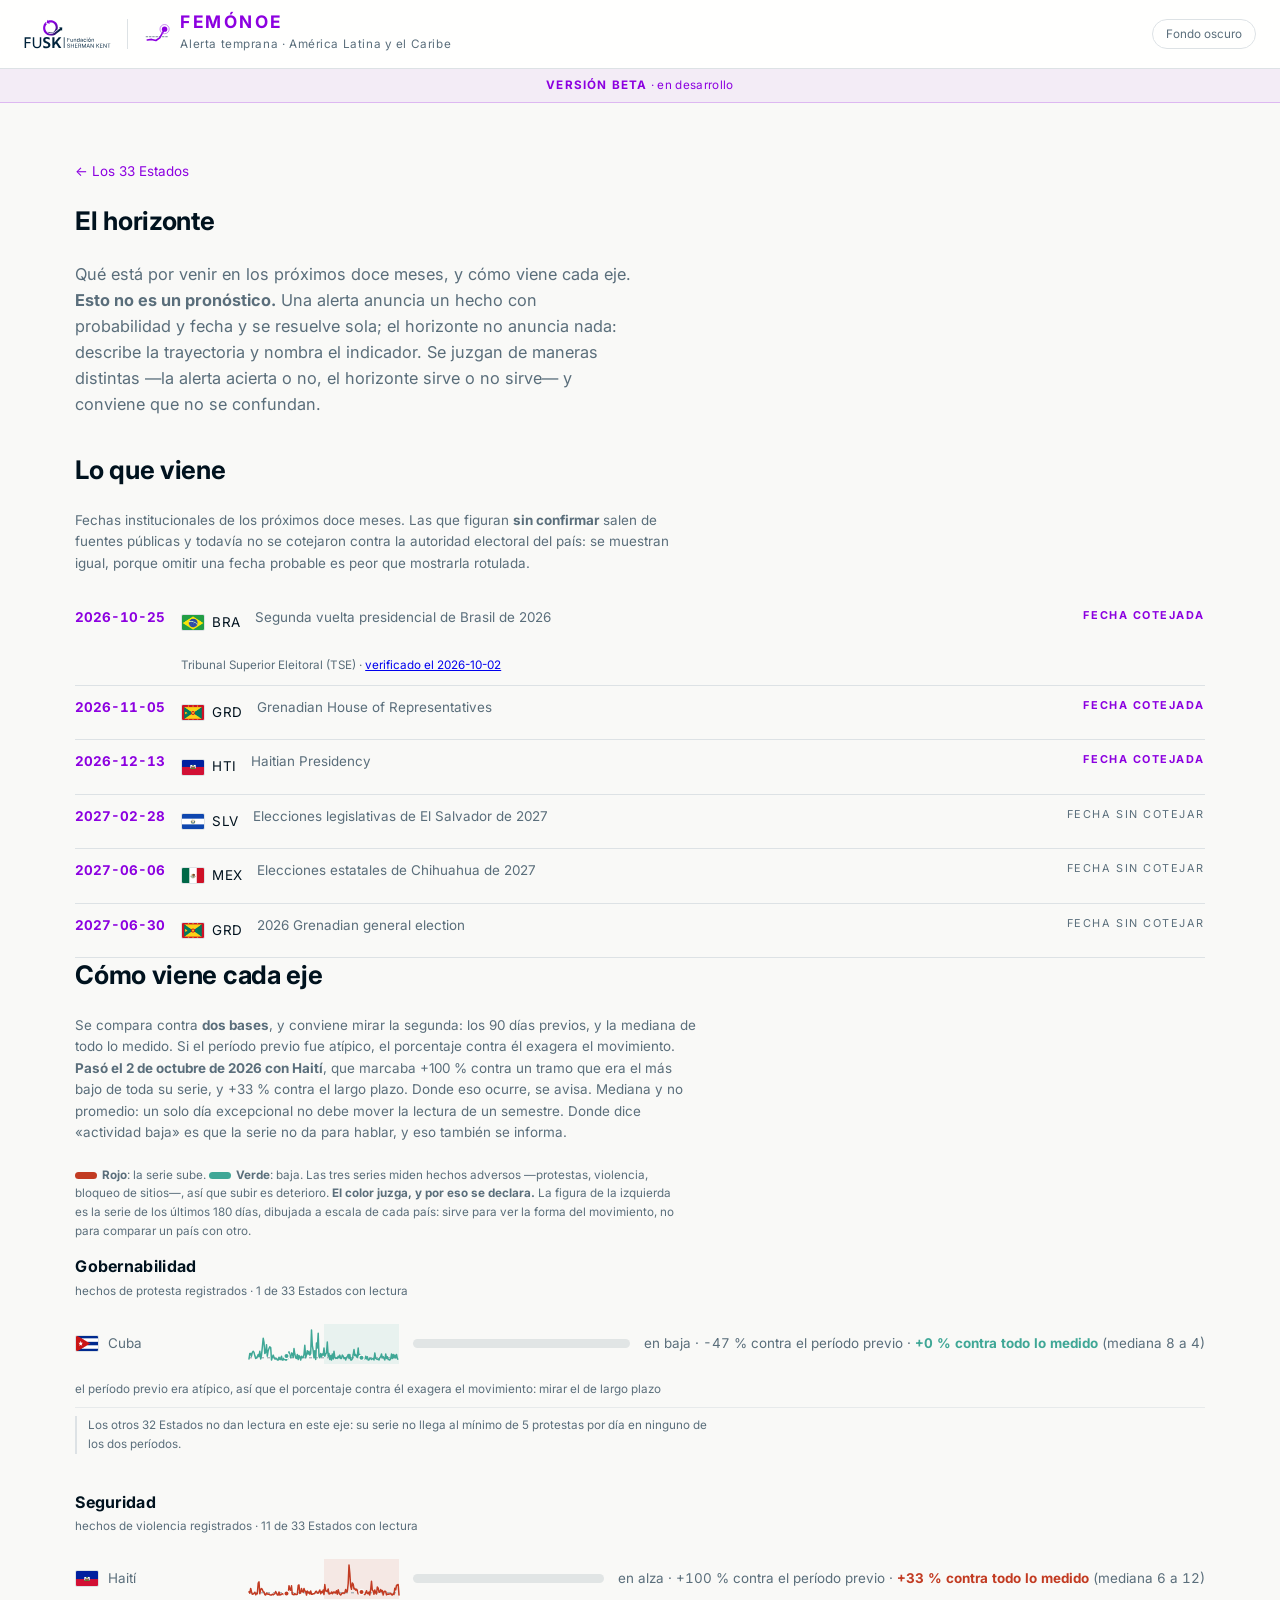
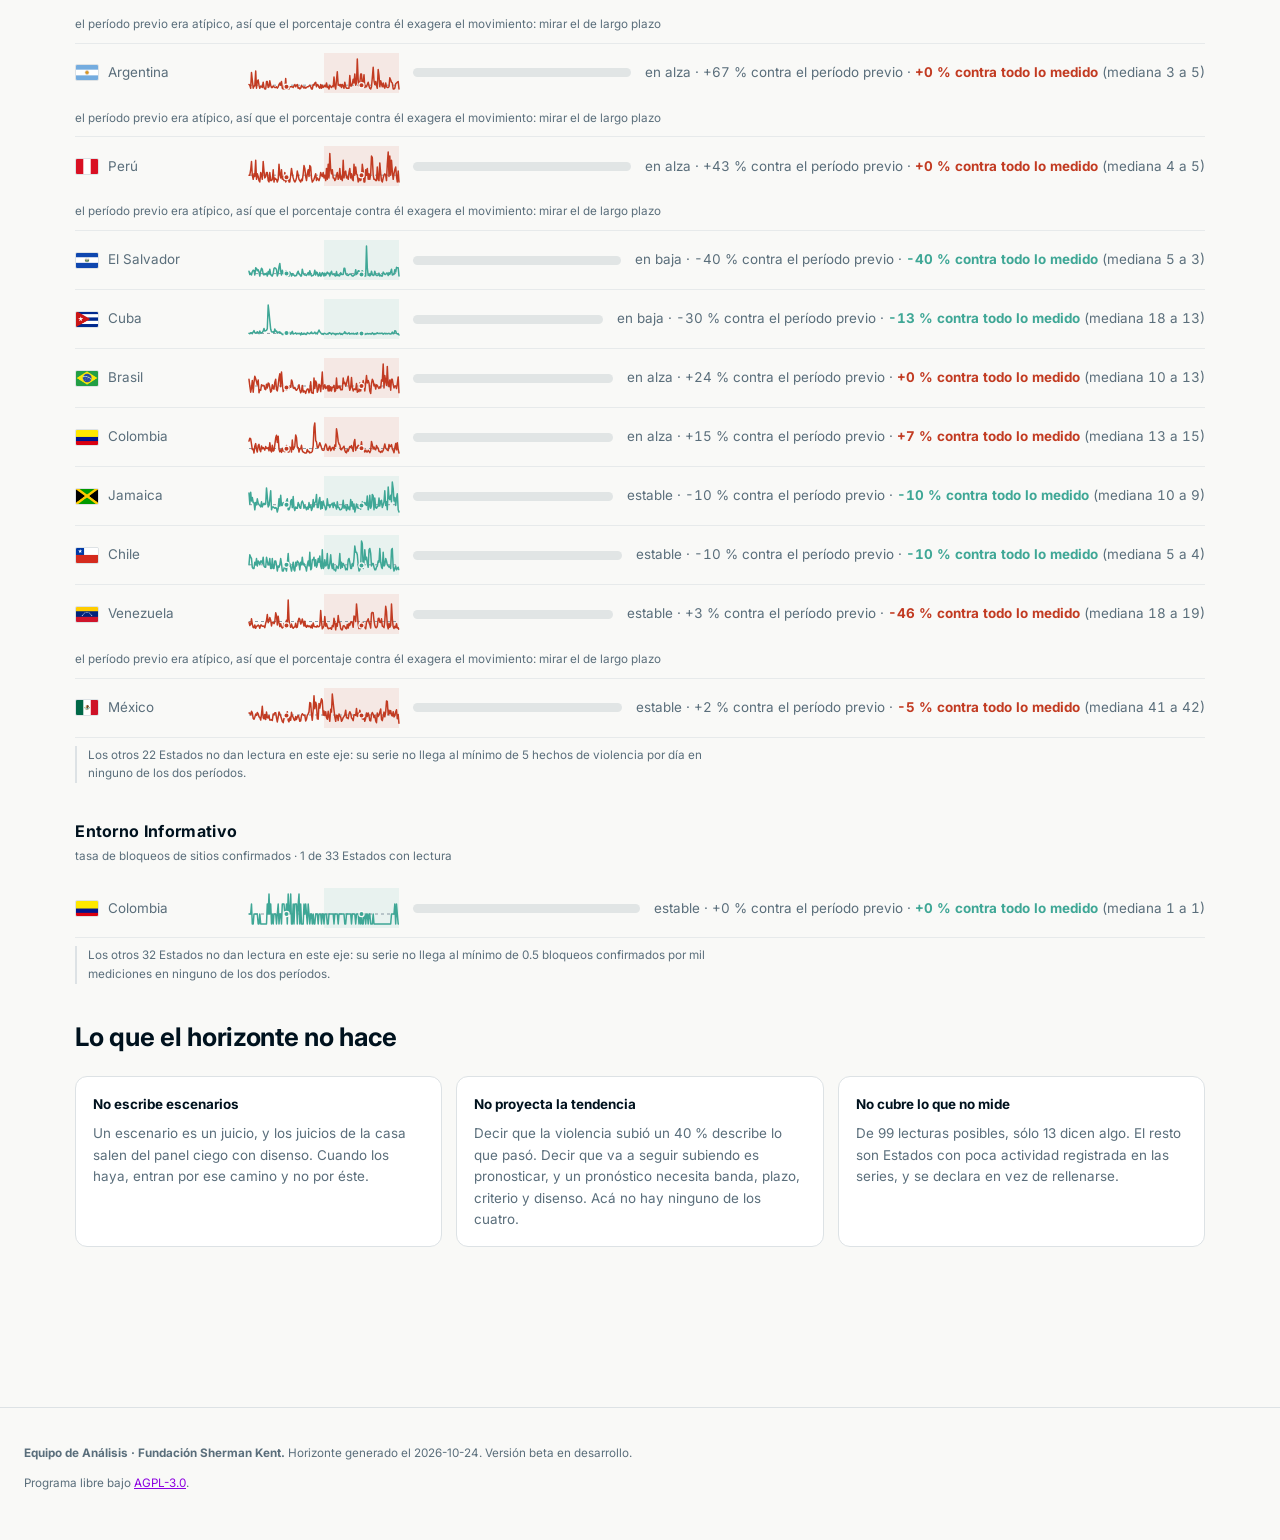
==== commit da7bc49e: "Sitio 2026-10-24 12:07" ====
--- a/horizonte.html
+++ b/horizonte.html
@@ -3,7 +3,51 @@
 <head>
 <meta charset="utf-8">
 <meta name="viewport" content="width=device-width, initial-scale=1">
+<!-- Medicion. Es la MISMA etiqueta de la Fundacion que ya usa SIWA: una sola
+     propiedad y un solo flujo para las tres plataformas, que se separan despues
+     por nombre de host. Si la propiedad cambia, se cambia SOLO esta linea.
+     * anonymize_ip: la IP del visitante se recorta antes de guardarse.
+     * linker.domains nombra los CUATRO dominios de la casa. Sin eso, un salto
+       entre plataformas crea un usuario nuevo y una sesion nueva, y el dato de
+       que las plataformas se alimentan entre si no se podria demostrar.
+     * El evento de entrada NO se dispara aca. La casa lo crea del lado de
+       Analytics, como `siwa_entrada`, a partir de page_view y la direccion.
+     * PENDIENTE DE LA DIRECCION: esto instala cookies de medicion; corresponde
+       el aviso de privacidad y el consentimiento (Ley 25.326). -->
+<script>
+  window.FEMONOE_GA = "G-L9ZDDH81GB";
+</script>
+<script async src="https://www.googletagmanager.com/gtag/js?id=G-L9ZDDH81GB"></script>
+<script>
+  window.dataLayer = window.dataLayer || [];
+  function gtag(){dataLayer.push(arguments);}
+  gtag('js', new Date());
+  gtag('config', window.FEMONOE_GA, {
+    anonymize_ip: true,
+    linker: { domains: ['fundacionkent.org', 'siwa.fundacionkent.org',
+                        'femonoe.fundacionkent.org', 'ysyry.fundacionkent.org'] }
+  });
+</script>
 <title>El horizonte · FEMÓNOE</title>
+<meta name="description" content="Lo que viene en los 33 Estados: calendario institucional, cómo viene cada eje y qué está mirando la plataforma.">
+<!-- Cómo se ve el enlace al compartirse. La tarjeta la genera
+     `herramientas/tarjeta_redes.py` con la paleta del manual: no es un PNG
+     suelto que alguien dibujó una vez. -->
+<meta property="og:type" content="website">
+<meta property="og:site_name" content="FEMÓNOE · Fundación Sherman Kent">
+<meta property="og:locale" content="es_AR">
+<meta property="og:title" content="El horizonte · FEMÓNOE">
+<meta property="og:description" content="Lo que viene en los 33 Estados: calendario institucional, cómo viene cada eje y qué está mirando la plataforma.">
+<link rel="canonical" href="https://femonoe.fundacionkent.org/horizonte.html">
+<meta property="og:url" content="https://femonoe.fundacionkent.org/horizonte.html">
+<meta property="og:image" content="https://femonoe.fundacionkent.org/marca/femonoe-compartir.png?v=b9ab0bce">
+<meta property="og:image:width" content="1200">
+<meta property="og:image:height" content="630">
+<meta property="og:image:alt" content="FEMÓNOE · alerta temprana para América Latina y el Caribe">
+<meta name="twitter:card" content="summary_large_image">
+<meta name="twitter:title" content="El horizonte · FEMÓNOE">
+<meta name="twitter:description" content="Lo que viene en los 33 Estados: calendario institucional, cómo viene cada eje y qué está mirando la plataforma.">
+<meta name="twitter:image" content="https://femonoe.fundacionkent.org/marca/femonoe-compartir.png?v=b9ab0bce">
 <meta name="description" content="Qué viene en los próximos doce meses en América
   Latina y el Caribe, y cómo viene cada eje. No es un pronóstico: es qué mirar.">
 <link rel="preconnect" href="https://fonts.gstatic.com" crossorigin>
@@ -28,7 +72,7 @@
     <button type="button" id="tema" class="tema" aria-pressed="false">Fondo oscuro</button>
   </div>
 </div>
-<div class="banda-uso" role="note"><b>Uso interno</b> · Este tablero no sale de la Fundación hasta la Beta del 20 de octubre de 2026</div>
+<div class="banda-uso" role="note"><b>Versión beta</b> · en desarrollo</div>
 
 <main class="dictamen ancho">
   <a class="volver" href="index.html">&larr; Los 33 Estados</a>
@@ -48,7 +92,7 @@
     que figuran <b>sin confirmar</b> salen de fuentes públicas y todavía no se
     cotejaron contra la autoridad electoral del país: se muestran igual, porque
     omitir una fecha probable es peor que mostrarla rotulada.</p>
-  <ul class="calendario"><li><time>2026-10-25</time><span class="pais"><img class="bandera" src="banderas/BRA.png" alt="" width="24" height="17" loading="lazy"><span class="iso">BRA</span></span><span class="que">Elecciones generales de Brasil de 2026</span><span class="sello ok">fecha cotejada</span><span class="nota-fecha">Tribunal Superior Eleitoral (TSE) · <a href="https://www.tse.jus.br/eleicoes/calendario-eleitoral/calendario-eleitoral" target="_blank" rel="noopener">verificado el 2026-10-02</a></span></li><li><time>2026-11-05</time><span class="pais"><img class="bandera" src="banderas/GRD.png" alt="" width="24" height="17" loading="lazy"><span class="iso">GRD</span></span><span class="que">Grenadian House of Representatives</span><span class="sello ok">fecha cotejada</span></li><li><time>2026-12-13</time><span class="pais"><img class="bandera" src="banderas/HTI.png" alt="" width="24" height="17" loading="lazy"><span class="iso">HTI</span></span><span class="que">Haitian Presidency</span><span class="sello ok">fecha cotejada</span></li><li><time>2027-02-28</time><span class="pais"><img class="bandera" src="banderas/SLV.png" alt="" width="24" height="17" loading="lazy"><span class="iso">SLV</span></span><span class="que">Elecciones legislativas de El Salvador de 2027</span><span class="sello porconf">fecha sin cotejar</span></li><li><time>2027-06-06</time><span class="pais"><img class="bandera" src="banderas/MEX.png" alt="" width="24" height="17" loading="lazy"><span class="iso">MEX</span></span><span class="que">Elecciones estatales de Chihuahua de 2027</span><span class="sello porconf">fecha sin cotejar</span></li><li><time>2027-06-30</time><span class="pais"><img class="bandera" src="banderas/GRD.png" alt="" width="24" height="17" loading="lazy"><span class="iso">GRD</span></span><span class="que">2026 Grenadian general election</span><span class="sello porconf">fecha sin cotejar</span></li></ul>
+  <ul class="calendario"><li><time>2026-10-25</time><span class="pais"><img class="bandera" src="banderas/BRA.png" alt="" width="24" height="17" loading="lazy"><span class="iso">BRA</span></span><span class="que">Segunda vuelta presidencial de Brasil de 2026</span><span class="sello ok">fecha cotejada</span><span class="nota-fecha">Tribunal Superior Eleitoral (TSE) · <a href="https://www.tse.jus.br/eleicoes/calendario-eleitoral/calendario-eleitoral" target="_blank" rel="noopener">verificado el 2026-10-02</a></span></li><li><time>2026-11-05</time><span class="pais"><img class="bandera" src="banderas/GRD.png" alt="" width="24" height="17" loading="lazy"><span class="iso">GRD</span></span><span class="que">Grenadian House of Representatives</span><span class="sello ok">fecha cotejada</span></li><li><time>2026-12-13</time><span class="pais"><img class="bandera" src="banderas/HTI.png" alt="" width="24" height="17" loading="lazy"><span class="iso">HTI</span></span><span class="que">Haitian Presidency</span><span class="sello ok">fecha cotejada</span></li><li><time>2027-02-28</time><span class="pais"><img class="bandera" src="banderas/SLV.png" alt="" width="24" height="17" loading="lazy"><span class="iso">SLV</span></span><span class="que">Elecciones legislativas de El Salvador de 2027</span><span class="sello porconf">fecha sin cotejar</span></li><li><time>2027-06-06</time><span class="pais"><img class="bandera" src="banderas/MEX.png" alt="" width="24" height="17" loading="lazy"><span class="iso">MEX</span></span><span class="que">Elecciones estatales de Chihuahua de 2027</span><span class="sello porconf">fecha sin cotejar</span></li><li><time>2027-06-30</time><span class="pais"><img class="bandera" src="banderas/GRD.png" alt="" width="24" height="17" loading="lazy"><span class="iso">GRD</span></span><span class="que">2026 Grenadian general election</span><span class="sello porconf">fecha sin cotejar</span></li></ul>
 
   <h2>Cómo viene cada eje</h2>
   <p class="referencia">Se compara contra <b>dos bases</b>, y conviene mirar la
@@ -66,7 +110,7 @@
     de la izquierda es la serie de los últimos 180 días, dibujada a escala de
     cada país: sirve para ver la forma del movimiento, no para comparar un país
     con otro.</p>
-  <section class="bloque-eje"><h3>gobernabilidad</h3><p class="de-donde" title="serie: eventos_protesta">hechos de protesta registrados · 1 de 33 Estados con lectura</p><ul class="bandas"><li class="baja revela"><span class="banda"><img class="bandera" src="banderas/CUB.png" alt="" width="24" height="17" loading="lazy"><span>Cuba</span></span><svg class="chispa baja" viewBox="0 0 150 40" width="150" height="40" role="img"><title>Cuba · gobernabilidad. Los 180 días de la serie. El tramo sombreado es el período reciente, que se compara con el anterior: mediana 7 a 4. La línea punteada es la mediana de todo lo medido.</title><rect class="tramo" x="75.0" y="0" width="75.0" height="40"/><line class="mediana" x1="0" y1="33.8" x2="150" y2="33.8"/><polyline class="linea trazo" points="0.0,31.6 0.8,31.6 1.7,33.3 2.5,29.5 3.3,34.9 4.2,32.2 5.0,33.8 5.8,34.9 6.7,29.5 7.5,29.5 8.3,32.2 9.2,28.4 10.0,27.3 10.8,28.4 11.7,31.6 12.5,34.4 13.3,33.8 14.2,32.7 15.0,30.5 15.8,32.7 16.7,27.3 17.5,34.9 18.3,31.1 19.2,23.5 20.0,14.2 20.8,18.5 21.7,29.5 22.5,28.4 23.3,20.7 24.2,32.2 25.0,26.7 25.8,24.5 26.7,22.9 27.5,23.5 28.3,36.0 29.2,33.3 30.0,31.1 30.8,33.3 31.7,34.9 32.5,34.9 33.3,34.4 34.2,36.0 35.0,36.0 35.8,33.3 36.7,35.5 37.5,35.5 38.3,32.2 39.2,36.0 40.0,36.0 40.8,33.8 41.7,35.5 42.5,36.0 43.3,36.0 44.2,33.3 45.0,34.4 45.8,27.8 46.7,32.2 47.5,33.8 48.3,28.9 49.2,29.5 50.0,33.3 50.8,24.5 51.7,30.0 52.5,33.8 53.3,34.4 54.2,30.5 55.0,35.5 55.8,31.6 56.7,32.7 57.5,36.0 58.3,32.2 59.2,33.8 60.0,33.3 60.8,30.5 61.7,21.3 62.5,33.8 63.3,31.1 64.2,26.7 65.0,30.0 65.8,27.3 66.7,31.1 67.5,29.5 68.3,6.0 69.2,21.3 70.0,26.7 70.8,33.8 71.7,26.7 72.5,35.5 73.3,19.1 74.2,24.0 75.0,9.3 75.8,32.2 76.7,33.8 77.5,29.5 78.3,32.7 79.2,30.0 80.0,31.1 80.8,24.0 81.7,32.2 82.5,30.0 83.3,28.9 84.2,18.0 85.0,32.2 85.8,29.5 86.7,35.5 87.5,31.6 88.3,36.0 89.2,30.0 90.0,34.9 90.8,27.3 91.7,33.3 92.5,34.4 93.3,33.8 94.2,34.4 95.0,32.2 95.8,33.8 96.7,31.1 97.5,34.4 98.3,34.4 99.2,31.1 100.0,32.2 100.8,34.4 101.7,33.8 102.5,36.0 103.3,33.3 104.2,32.7 105.0,30.5 105.8,34.4 106.7,30.5 107.5,36.0 108.3,36.0 109.2,34.9 110.0,30.5 110.8,25.6 111.7,31.6 112.5,30.5 113.3,32.7 114.2,33.3 115.0,24.0 115.8,33.3 116.7,30.5 117.5,33.3 118.3,31.6 119.2,35.5 120.0,35.5 120.8,34.4 121.7,34.9 122.5,32.2 123.3,34.9 124.2,32.7 125.0,36.0 125.8,36.0 126.7,34.4 127.5,34.4 128.3,35.5 129.2,34.9 130.0,34.4 130.8,36.0 131.7,28.9 132.5,34.4 133.3,34.9 134.2,35.5 135.0,34.9 135.8,36.0 136.7,33.8 137.5,32.7 138.3,30.0 139.2,33.8 140.0,32.7 140.8,34.4 141.7,36.0 142.5,30.0 143.3,34.4 144.2,32.7 145.0,35.5 145.8,35.5 146.7,36.0 147.5,34.9 148.3,30.0 149.2,34.4 150.0,36.0" stroke-dasharray="698" style="--largo:698"/><circle class="punto" cx="37.5" cy="32.2" r="2.6"/><circle class="punto" cx="112.5" cy="33.5" r="2.6"/></svg><span class="riel"><span class="lleno avanza" style="--hasta:36%"></span></span><span class="cuenta">en baja · -36 % contra el período previo · <b>+12 % contra todo lo medido</b> (mediana 7 a 4)</span><span class="nota-fecha">el período previo era atípico, así que el porcentaje contra él exagera el movimiento: mirar el de largo plazo</span></li></ul><p class="callados">Los otros 32 Estados no dan lectura en este eje: su serie no llega al mínimo de 5 protestas por día en ninguno de los dos períodos.</p></section><section class="bloque-eje"><h3>seguridad</h3><p class="de-donde" title="serie: eventos_violencia">hechos de violencia registrados · 11 de 33 Estados con lectura</p><ul class="bandas"><li class="sube revela"><span class="banda"><img class="bandera" src="banderas/HTI.png" alt="" width="24" height="17" loading="lazy"><span>Haití</span></span><svg class="chispa sube" viewBox="0 0 150 40" width="150" height="40" role="img"><title>Haití · seguridad. Los 180 días de la serie. El tramo sombreado es el período reciente, que se compara con el anterior: mediana 6 a 12. La línea punteada es la mediana de todo lo medido.</title><rect class="tramo" x="75.0" y="0" width="75.0" height="40"/><line class="mediana" x1="0" y1="33.8" x2="150" y2="33.8"/><polyline class="linea trazo" points="0.0,34.5 0.8,26.5 1.7,31.5 2.5,33.8 3.3,35.5 4.2,34.8 5.0,34.0 5.8,32.8 6.7,34.2 7.5,29.5 8.3,32.8 9.2,35.2 10.0,35.0 10.8,34.2 11.7,33.2 12.5,35.8 13.3,34.5 14.2,34.8 15.0,24.2 15.8,22.8 16.7,34.8 17.5,30.5 18.3,29.5 19.2,30.5 20.0,32.8 20.8,33.0 21.7,35.5 22.5,36.0 23.3,34.0 24.2,35.0 25.0,35.2 25.8,35.0 26.7,35.8 27.5,36.0 28.3,36.0 29.2,35.2 30.0,35.8 30.8,35.2 31.7,34.8 32.5,32.5 33.3,34.0 34.2,36.0 35.0,36.0 35.8,33.0 36.7,36.0 37.5,35.8 38.3,35.2 39.2,34.8 40.0,35.0 40.8,35.5 41.7,35.0 42.5,35.8 43.3,34.8 44.2,35.5 45.0,35.0 45.8,26.8 46.7,30.0 47.5,31.2 48.3,26.8 49.2,35.2 50.0,35.5 50.8,35.8 51.7,34.5 52.5,35.5 53.3,35.5 54.2,35.2 55.0,26.5 55.8,26.0 56.7,34.5 57.5,33.8 58.3,29.5 59.2,32.5 60.0,33.2 60.8,29.5 61.7,32.0 62.5,32.5 63.3,36.0 64.2,32.0 65.0,34.0 65.8,33.0 66.7,35.0 67.5,32.0 68.3,35.2 69.2,35.2 70.0,34.8 70.8,34.8 71.7,34.2 72.5,32.5 73.3,32.2 74.2,34.0 75.0,34.2 75.8,32.5 76.7,31.0 77.5,34.8 78.3,32.5 79.2,33.5 80.0,31.0 80.8,35.5 81.7,25.5 82.5,32.0 83.3,32.0 84.2,32.5 85.0,30.0 85.8,35.0 86.7,34.5 87.5,34.5 88.3,33.0 89.2,34.8 90.0,33.0 90.8,33.8 91.7,33.0 92.5,34.0 93.3,31.8 94.2,35.2 95.0,30.8 95.8,33.8 96.7,35.2 97.5,36.0 98.3,34.8 99.2,34.2 100.0,33.8 100.8,34.5 101.7,33.8 102.5,30.5 103.3,33.0 104.2,32.5 105.0,24.5 105.8,6.0 106.7,14.2 107.5,27.5 108.3,30.2 109.2,24.0 110.0,25.2 110.8,30.0 111.7,29.5 112.5,31.2 113.3,30.2 114.2,31.5 115.0,34.8 115.8,34.0 116.7,33.5 117.5,34.2 118.3,31.0 119.2,33.5 120.0,34.8 120.8,35.2 121.7,35.5 122.5,34.0 123.3,31.8 124.2,34.2 125.0,34.8 125.8,33.0 126.7,36.0 127.5,30.2 128.3,22.2 129.2,31.0 130.0,32.0 130.8,35.2 131.7,31.0 132.5,33.8 133.3,35.0 134.2,28.0 135.0,29.2 135.8,33.2 136.7,33.2 137.5,30.5 138.3,32.5 139.2,31.5 140.0,36.0 140.8,32.8 141.7,32.2 142.5,32.5 143.3,35.8 144.2,35.2 145.0,35.0 145.8,35.2 146.7,34.8 147.5,34.2 148.3,35.5 149.2,36.0 150.0,36.0" stroke-dasharray="472" style="--largo:472"/><circle class="punto" cx="37.5" cy="34.5" r="2.6"/><circle class="punto" cx="112.5" cy="33.1" r="2.6"/></svg><span class="riel"><span class="lleno avanza" style="--hasta:92%"></span></span><span class="cuenta">en alza · +92 % contra el período previo · <b>+28 % contra todo lo medido</b> (mediana 6 a 12)</span><span class="nota-fecha">el período previo era atípico, así que el porcentaje contra él exagera el movimiento: mirar el de largo plazo</span></li><li class="sube revela"><span class="banda"><img class="bandera" src="banderas/ARG.png" alt="" width="24" height="17" loading="lazy"><span>Argentina</span></span><svg class="chispa sube" viewBox="0 0 150 40" width="150" height="40" role="img"><title>Argentina · seguridad. Los 180 días de la serie. El tramo sombreado es el período reciente, que se compara con el anterior: mediana 3 a 5. La línea punteada es la mediana de todo lo medido.</title><rect class="tramo" x="75.0" y="0" width="75.0" height="40"/><line class="mediana" x1="0" y1="33.6" x2="150" y2="33.6"/><polyline class="linea trazo" points="0.0,30.8 0.8,35.0 1.7,30.3 2.5,34.1 3.3,6.0 4.2,24.6 5.0,33.1 5.8,33.1 6.7,33.6 7.5,35.5 8.3,25.5 9.2,30.3 10.0,35.5 10.8,34.1 11.7,34.1 12.5,24.6 13.3,35.5 14.2,31.2 15.0,30.3 15.8,33.6 16.7,35.5 17.5,34.1 18.3,34.6 19.2,35.0 20.0,31.7 20.8,35.0 21.7,36.0 22.5,36.0 23.3,31.2 24.2,31.2 25.0,35.0 25.8,34.6 26.7,30.8 27.5,33.6 28.3,35.0 29.2,35.0 30.0,34.1 30.8,34.6 31.7,35.0 32.5,35.0 33.3,34.6 34.2,35.5 35.0,34.6 35.8,33.1 36.7,32.2 37.5,33.6 38.3,31.2 39.2,35.5 40.0,36.0 40.8,34.1 41.7,36.0 42.5,29.3 43.3,36.0 44.2,34.1 45.0,36.0 45.8,36.0 46.7,34.6 47.5,34.6 48.3,34.6 49.2,34.6 50.0,35.0 50.8,34.1 51.7,33.1 52.5,34.6 53.3,33.6 54.2,33.1 55.0,35.5 55.8,35.0 56.7,36.0 57.5,35.5 58.3,33.6 59.2,34.6 60.0,34.6 60.8,35.5 61.7,34.6 62.5,35.5 63.3,35.0 64.2,34.6 65.0,34.6 65.8,34.1 66.7,33.6 67.5,34.6 68.3,36.0 69.2,36.0 70.0,33.1 70.8,33.6 71.7,32.2 72.5,31.7 73.3,34.6 74.2,33.1 75.0,33.6 75.8,35.0 76.7,35.5 77.5,33.1 78.3,35.5 79.2,33.6 80.0,35.0 80.8,34.6 81.7,33.6 82.5,34.6 83.3,32.2 84.2,35.0 85.0,34.6 85.8,36.0 86.7,33.6 87.5,34.6 88.3,35.0 89.2,34.1 90.0,34.6 90.8,28.4 91.7,34.1 92.5,36.0 93.3,30.3 94.2,25.0 95.0,33.6 95.8,33.1 96.7,34.1 97.5,33.1 98.3,35.0 99.2,33.1 100.0,34.1 100.8,35.5 101.7,31.7 102.5,34.6 103.3,35.5 104.2,35.5 105.0,35.5 105.8,35.5 106.7,27.4 107.5,34.1 108.3,34.1 109.2,32.7 110.0,29.8 110.8,32.2 111.7,26.5 112.5,33.6 113.3,32.2 114.2,17.0 115.0,30.3 115.8,34.1 116.7,32.2 117.5,26.5 118.3,26.5 119.2,34.6 120.0,31.2 120.8,27.0 121.7,35.0 122.5,34.1 123.3,34.6 124.2,33.1 125.0,31.7 125.8,34.1 126.7,35.5 127.5,36.0 128.3,34.6 129.2,28.9 130.0,22.2 130.8,30.8 131.7,33.1 132.5,31.2 133.3,33.6 134.2,35.5 135.0,23.6 135.8,27.4 136.7,34.6 137.5,30.8 138.3,32.7 139.2,34.6 140.0,32.2 140.8,34.6 141.7,35.5 142.5,32.2 143.3,34.6 144.2,35.0 145.0,35.0 145.8,34.6 146.7,28.9 147.5,30.3 148.3,31.7 149.2,32.2 150.0,36.0" stroke-dasharray="538" style="--largo:538"/><circle class="punto" cx="37.5" cy="34.6" r="2.6"/><circle class="punto" cx="112.5" cy="33.6" r="2.6"/></svg><span class="riel"><span class="lleno avanza" style="--hasta:67%"></span></span><span class="cuenta">en alza · +67 % contra el período previo · <b>+0 % contra todo lo medido</b> (mediana 3 a 5)</span><span class="nota-fecha">el período previo era atípico, así que el porcentaje contra él exagera el movimiento: mirar el de largo plazo</span></li><li class="baja revela"><span class="banda"><img class="bandera" src="banderas/SLV.png" alt="" width="24" height="17" loading="lazy"><span>El Salvador</span></span><svg class="chispa baja" viewBox="0 0 150 40" width="150" height="40" role="img"><title>El Salvador · seguridad. Los 180 días de la serie. El tramo sombreado es el período reciente, que se compara con el anterior: mediana 5 a 3. La línea punteada es la mediana de todo lo medido.</title><rect class="tramo" x="75.0" y="0" width="75.0" height="40"/><line class="mediana" x1="0" y1="33.6" x2="150" y2="33.6"/><polyline class="linea trazo" points="0.0,34.1 0.8,27.3 1.7,28.7 2.5,29.2 3.3,33.6 4.2,34.1 5.0,35.5 5.8,31.2 6.7,34.5 7.5,33.1 8.3,35.0 9.2,31.6 10.0,30.2 10.8,30.7 11.7,35.0 12.5,27.8 13.3,28.3 14.2,30.7 15.0,29.7 15.8,32.1 16.7,36.0 17.5,31.2 18.3,28.3 19.2,29.2 20.0,34.1 20.8,35.0 21.7,33.6 22.5,34.5 23.3,33.1 24.2,36.0 25.0,31.6 25.8,34.1 26.7,29.2 27.5,34.5 28.3,35.5 29.2,36.0 30.0,33.6 30.8,28.3 31.7,27.8 32.5,28.3 33.3,29.7 34.2,36.0 35.0,33.6 35.8,26.8 36.7,23.4 37.5,31.2 38.3,35.0 39.2,30.2 40.0,33.6 40.8,33.6 41.7,35.0 42.5,31.2 43.3,31.2 44.2,33.1 45.0,35.5 45.8,36.0 46.7,32.1 47.5,33.6 48.3,36.0 49.2,33.6 50.0,35.0 50.8,35.0 51.7,36.0 52.5,35.5 53.3,35.5 54.2,32.6 55.0,31.2 55.8,34.1 56.7,34.5 57.5,36.0 58.3,36.0 59.2,29.2 60.0,33.1 60.8,34.5 61.7,35.0 62.5,35.0 63.3,35.5 64.2,34.1 65.0,32.6 65.8,35.0 66.7,30.7 67.5,34.1 68.3,36.0 69.2,35.5 70.0,35.5 70.8,34.1 71.7,30.2 72.5,35.0 73.3,32.1 74.2,32.6 75.0,36.0 75.8,35.5 76.7,32.6 77.5,36.0 78.3,35.5 79.2,32.6 80.0,33.6 80.8,36.0 81.7,33.1 82.5,35.5 83.3,33.6 84.2,32.1 85.0,33.6 85.8,33.1 86.7,36.0 87.5,33.1 88.3,31.2 89.2,34.5 90.0,34.5 90.8,34.1 91.7,35.5 92.5,36.0 93.3,31.6 94.2,35.5 95.0,34.5 95.8,36.0 96.7,35.5 97.5,32.6 98.3,34.5 99.2,34.5 100.0,34.5 100.8,28.3 101.7,28.3 102.5,33.6 103.3,35.0 104.2,35.0 105.0,35.5 105.8,34.5 106.7,34.1 107.5,34.1 108.3,35.0 109.2,36.0 110.0,36.0 110.8,35.0 111.7,35.0 112.5,29.7 113.3,34.5 114.2,33.1 115.0,30.7 115.8,30.7 116.7,33.1 117.5,35.0 118.3,31.6 119.2,30.7 120.0,33.6 120.8,36.0 121.7,35.5 122.5,36.0 123.3,6.0 124.2,27.8 125.0,35.5 125.8,34.1 126.7,36.0 127.5,35.0 128.3,31.2 129.2,34.5 130.0,35.5 130.8,35.0 131.7,31.2 132.5,34.5 133.3,35.5 134.2,35.5 135.0,35.0 135.8,33.1 136.7,36.0 137.5,35.0 138.3,36.0 139.2,36.0 140.0,32.1 140.8,33.1 141.7,34.5 142.5,34.5 143.3,33.1 144.2,33.1 145.0,35.5 145.8,32.6 146.7,34.5 147.5,32.1 148.3,29.2 149.2,35.0 150.0,36.0" stroke-dasharray="486" style="--largo:486"/><circle class="punto" cx="37.5" cy="33.6" r="2.6"/><circle class="punto" cx="112.5" cy="34.5" r="2.6"/></svg><span class="riel"><span class="lleno avanza" style="--hasta:40%"></span></span><span class="cuenta">en baja · -40 % contra el período previo · <b>-40 % contra todo lo medido</b> (mediana 5 a 3)</span></li><li class="sube revela"><span class="banda"><img class="bandera" src="banderas/BRA.png" alt="" width="24" height="17" loading="lazy"><span>Brasil</span></span><svg class="chispa sube" viewBox="0 0 150 40" width="150" height="40" role="img"><title>Brasil · seguridad. Los 180 días de la serie. El tramo sombreado es el período reciente, que se compara con el anterior: mediana 10 a 13. La línea punteada es la mediana de todo lo medido.</title><rect class="tramo" x="75.0" y="0" width="75.0" height="40"/><line class="mediana" x1="0" y1="28.0" x2="150" y2="28.0"/><polyline class="linea trazo" points="0.0,25.6 0.8,10.9 1.7,20.7 2.5,31.1 3.3,31.1 4.2,33.6 5.0,34.2 5.8,21.3 6.7,28.0 7.5,34.2 8.3,29.9 9.2,22.5 10.0,34.2 10.8,24.4 11.7,18.2 12.5,20.7 13.3,23.8 14.2,26.8 15.0,21.9 15.8,34.8 16.7,31.7 17.5,32.3 18.3,26.8 19.2,27.4 20.0,27.4 20.8,27.4 21.7,31.1 22.5,31.7 23.3,26.2 24.2,29.9 25.0,25.0 25.8,25.6 26.7,29.3 27.5,34.2 28.3,32.9 29.2,26.8 30.0,30.5 30.8,31.1 31.7,24.4 32.5,21.3 33.3,31.7 34.2,32.9 35.0,26.8 35.8,20.1 36.7,15.8 37.5,28.7 38.3,14.0 39.2,24.4 40.0,33.6 40.8,31.1 41.7,28.0 42.5,28.7 43.3,32.3 44.2,28.7 45.0,28.0 45.8,30.5 46.7,28.0 47.5,29.3 48.3,21.9 49.2,23.8 50.0,29.9 50.8,30.5 51.7,29.3 52.5,31.7 53.3,32.3 54.2,31.1 55.0,29.9 55.8,26.8 56.7,31.7 57.5,34.8 58.3,32.9 59.2,27.4 60.0,34.2 60.8,32.9 61.7,33.6 62.5,35.4 63.3,32.3 64.2,31.1 65.0,31.1 65.8,34.8 66.7,32.3 67.5,23.8 68.3,34.8 69.2,34.8 70.0,35.4 70.8,20.1 71.7,30.5 72.5,23.1 73.3,25.0 74.2,34.2 75.0,31.7 75.8,26.2 76.7,27.4 77.5,33.6 78.3,25.0 79.2,14.0 80.0,31.1 80.8,29.3 81.7,26.8 82.5,30.5 83.3,29.9 84.2,28.0 85.0,32.9 85.8,27.4 86.7,32.9 87.5,28.7 88.3,32.9 89.2,29.3 90.0,29.3 90.8,27.4 91.7,33.6 92.5,32.3 93.3,20.1 94.2,30.5 95.0,28.0 95.8,29.9 96.7,28.0 97.5,31.7 98.3,31.7 99.2,31.7 100.0,20.1 100.8,25.6 101.7,24.4 102.5,28.0 103.3,25.6 104.2,21.9 105.0,18.2 105.8,28.0 106.7,32.3 107.5,29.3 108.3,19.5 109.2,29.3 110.0,32.9 110.8,31.1 111.7,31.1 112.5,31.7 113.3,25.6 114.2,34.2 115.0,32.3 115.8,33.6 116.7,25.0 117.5,32.9 118.3,27.4 119.2,29.3 120.0,22.5 120.8,27.4 121.7,32.9 122.5,25.0 123.3,17.6 124.2,25.0 125.0,22.5 125.8,25.0 126.7,32.9 127.5,35.4 128.3,25.6 129.2,21.3 130.0,23.1 130.8,28.0 131.7,26.2 132.5,31.1 133.3,26.8 134.2,27.4 135.0,29.3 135.8,30.5 136.7,28.7 137.5,29.9 138.3,21.9 139.2,23.1 140.0,6.0 140.8,29.9 141.7,17.6 142.5,23.1 143.3,27.4 144.2,8.4 145.0,26.8 145.8,28.7 146.7,21.9 147.5,32.3 148.3,21.3 149.2,21.3 150.0,36.0" stroke-dasharray="937" style="--largo:937"/><circle class="punto" cx="37.5" cy="29.9" r="2.6"/><circle class="punto" cx="112.5" cy="28.0" r="2.6"/></svg><span class="riel"><span class="lleno avanza" style="--hasta:30%"></span></span><span class="cuenta">en alza · +30 % contra el período previo · <b>+0 % contra todo lo medido</b> (mediana 10 a 13)</span></li><li class="baja revela"><span class="banda"><img class="bandera" src="banderas/CUB.png" alt="" width="24" height="17" loading="lazy"><span>Cuba</span></span><svg class="chispa baja" viewBox="0 0 150 40" width="150" height="40" role="img"><title>Cuba · seguridad. Los 180 días de la serie. El tramo sombreado es el período reciente, que se compara con el anterior: mediana 18 a 13. La línea punteada es la mediana de todo lo medido.</title><rect class="tramo" x="75.0" y="0" width="75.0" height="40"/><line class="mediana" x1="0" y1="34.4" x2="150" y2="34.4"/><polyline class="linea trazo" points="0.0,34.7 0.8,33.9 1.7,34.5 2.5,34.9 3.3,34.5 4.2,34.7 5.0,35.1 5.8,34.4 6.7,34.8 7.5,33.7 8.3,33.7 9.2,34.7 10.0,32.9 10.8,31.6 11.7,33.8 12.5,34.1 13.3,33.7 14.2,32.7 15.0,33.5 15.8,34.6 16.7,32.0 17.5,34.2 18.3,33.7 19.2,33.4 20.0,32.0 20.8,29.4 21.7,32.0 22.5,31.7 23.3,31.3 24.2,29.7 25.0,6.0 25.8,13.4 26.7,21.5 27.5,30.3 28.3,32.7 29.2,32.9 30.0,32.8 30.8,33.8 31.7,30.0 32.5,32.3 33.3,32.1 34.2,34.1 35.0,33.0 35.8,33.7 36.7,32.9 37.5,34.1 38.3,34.2 39.2,35.5 40.0,35.6 40.8,34.7 41.7,34.2 42.5,34.8 43.3,34.2 44.2,33.6 45.0,34.2 45.8,34.6 46.7,33.3 47.5,35.2 48.3,33.9 49.2,32.3 50.0,34.9 50.8,34.7 51.7,34.3 52.5,33.8 53.3,35.0 54.2,34.5 55.0,34.5 55.8,34.7 56.7,34.3 57.5,35.9 58.3,33.8 59.2,35.2 60.0,35.2 60.8,34.2 61.7,35.1 62.5,35.4 63.3,35.5 64.2,33.5 65.0,34.2 65.8,34.7 66.7,34.7 67.5,33.8 68.3,33.0 69.2,34.6 70.0,34.5 70.8,34.1 71.7,33.1 72.5,34.8 73.3,34.1 74.2,34.9 75.0,32.8 75.8,31.0 76.7,32.8 77.5,33.9 78.3,34.9 79.2,34.8 80.0,35.5 80.8,34.4 81.7,34.3 82.5,34.8 83.3,35.2 84.2,34.9 85.0,35.1 85.8,33.8 86.7,33.8 87.5,34.3 88.3,35.4 89.2,34.3 90.0,34.3 90.8,34.8 91.7,35.1 92.5,35.8 93.3,34.7 94.2,34.5 95.0,35.1 95.8,34.7 96.7,34.1 97.5,35.4 98.3,34.9 99.2,35.5 100.0,34.4 100.8,34.3 101.7,32.7 102.5,34.6 103.3,34.3 104.2,35.0 105.0,34.4 105.8,33.7 106.7,35.2 107.5,34.7 108.3,34.6 109.2,34.8 110.0,34.3 110.8,35.1 111.7,34.9 112.5,34.5 113.3,35.2 114.2,33.7 115.0,35.0 115.8,34.7 116.7,34.1 117.5,35.6 118.3,34.1 119.2,34.3 120.0,35.5 120.8,34.9 121.7,35.5 122.5,35.1 123.3,35.1 124.2,34.4 125.0,34.9 125.8,34.8 126.7,34.8 127.5,35.0 128.3,35.0 129.2,33.9 130.0,34.6 130.8,35.4 131.7,34.5 132.5,35.1 133.3,34.4 134.2,33.8 135.0,34.6 135.8,34.6 136.7,34.2 137.5,34.6 138.3,34.3 139.2,34.3 140.0,35.2 140.8,34.6 141.7,34.2 142.5,34.9 143.3,34.5 144.2,34.9 145.0,34.6 145.8,34.5 146.7,34.9 147.5,35.0 148.3,34.5 149.2,33.1 150.0,36.0" stroke-dasharray="268" style="--largo:268"/><circle class="punto" cx="37.5" cy="34.1" r="2.6"/><circle class="punto" cx="112.5" cy="34.6" r="2.6"/></svg><span class="riel"><span class="lleno avanza" style="--hasta:28%"></span></span><span class="cuenta">en baja · -28 % contra el período previo · <b>-13 % contra todo lo medido</b> (mediana 18 a 13)</span></li><li class="sube revela"><span class="banda"><img class="bandera" src="banderas/PER.png" alt="" width="24" height="17" loading="lazy"><span>Perú</span></span><svg class="chispa sube" viewBox="0 0 150 40" width="150" height="40" role="img"><title>Perú · seguridad. Los 180 días de la serie. El tramo sombreado es el período reciente, que se compara con el anterior: mediana 4 a 5. La línea punteada es la mediana de todo lo medido.</title><rect class="tramo" x="75.0" y="0" width="75.0" height="40"/><line class="mediana" x1="0" y1="29.2" x2="150" y2="29.2"/><polyline class="linea trazo" points="0.0,22.4 0.8,23.7 1.7,29.2 2.5,29.2 3.3,29.2 4.2,31.9 5.0,30.5 5.8,29.2 6.7,29.2 7.5,23.7 8.3,15.5 9.2,29.2 10.0,33.3 10.8,27.8 11.7,30.5 12.5,14.2 13.3,33.3 14.2,27.8 15.0,30.5 15.8,34.6 16.7,36.0 17.5,26.5 18.3,29.2 19.2,33.3 20.0,15.5 20.8,25.1 21.7,31.9 22.5,30.5 23.3,26.5 24.2,26.5 25.0,34.6 25.8,36.0 26.7,26.5 27.5,34.6 28.3,34.6 29.2,33.3 30.0,23.7 30.8,36.0 31.7,31.9 32.5,33.3 33.3,33.3 34.2,36.0 35.0,33.3 35.8,18.3 36.7,27.8 37.5,31.9 38.3,23.7 39.2,33.3 40.0,30.5 40.8,34.6 41.7,26.5 42.5,36.0 43.3,34.6 44.2,33.3 45.0,30.5 45.8,36.0 46.7,36.0 47.5,29.2 48.3,22.4 49.2,27.8 50.0,31.9 50.8,34.6 51.7,36.0 52.5,34.6 53.3,31.9 54.2,25.1 55.0,29.2 55.8,33.3 56.7,34.6 57.5,36.0 58.3,33.3 59.2,34.6 60.0,27.8 60.8,19.6 61.7,22.4 62.5,30.5 63.3,34.6 64.2,27.8 65.0,23.7 65.8,30.5 66.7,19.6 67.5,21.0 68.3,31.9 69.2,36.0 70.0,34.6 70.8,33.3 71.7,30.5 72.5,27.8 73.3,34.6 74.2,31.9 75.0,33.3 75.8,34.6 76.7,31.9 77.5,26.5 78.3,29.2 79.2,30.5 80.0,26.5 80.8,31.9 81.7,29.2 82.5,34.6 83.3,22.4 84.2,33.3 85.0,18.3 85.8,31.9 86.7,7.4 87.5,23.7 88.3,27.8 89.2,23.7 90.0,31.9 90.8,31.9 91.7,34.6 92.5,33.3 93.3,29.2 94.2,26.5 95.0,33.3 95.8,31.9 96.7,22.4 97.5,33.3 98.3,30.5 99.2,34.6 100.0,14.2 100.8,31.9 101.7,26.5 102.5,25.1 103.3,31.9 104.2,30.5 105.0,33.3 105.8,26.5 106.7,22.4 107.5,31.9 108.3,27.8 109.2,33.3 110.0,34.6 110.8,18.3 111.7,29.2 112.5,21.0 113.3,27.8 114.2,29.2 115.0,36.0 115.8,34.6 116.7,29.2 117.5,34.6 118.3,31.9 119.2,18.3 120.0,25.1 120.8,36.0 121.7,36.0 122.5,23.7 123.3,29.2 124.2,22.4 125.0,33.3 125.8,27.8 126.7,33.3 127.5,27.8 128.3,10.1 129.2,11.5 130.0,29.2 130.8,33.3 131.7,33.3 132.5,34.6 133.3,34.6 134.2,21.0 135.0,33.3 135.8,34.6 136.7,16.9 137.5,27.8 138.3,34.6 139.2,36.0 140.0,31.9 140.8,29.2 141.7,27.8 142.5,29.2 143.3,34.6 144.2,18.3 145.0,6.0 145.8,30.5 146.7,10.1 147.5,29.2 148.3,14.2 149.2,25.1 150.0,36.0" stroke-dasharray="1146" style="--largo:1146"/><circle class="punto" cx="37.5" cy="30.5" r="2.6"/><circle class="punto" cx="112.5" cy="29.2" r="2.6"/></svg><span class="riel"><span class="lleno avanza" style="--hasta:25%"></span></span><span class="cuenta">en alza · +25 % contra el período previo · <b>+0 % contra todo lo medido</b> (mediana 4 a 5)</span></li><li class="sube revela"><span class="banda"><img class="bandera" src="banderas/COL.png" alt="" width="24" height="17" loading="lazy"><span>Colombia</span></span><svg class="chispa sube" viewBox="0 0 150 40" width="150" height="40" role="img"><title>Colombia · seguridad. Los 180 días de la serie. El tramo sombreado es el período reciente, que se compara con el anterior: mediana 13 a 15. La línea punteada es la mediana de todo lo medido.</title><rect class="tramo" x="75.0" y="0" width="75.0" height="40"/><line class="mediana" x1="0" y1="31.5" x2="150" y2="31.5"/><polyline class="linea trazo" points="0.0,32.1 0.8,33.4 1.7,30.8 2.5,31.8 3.3,33.1 4.2,30.8 5.0,21.8 5.8,24.1 6.7,21.2 7.5,21.8 8.3,27.0 9.2,32.5 10.0,32.1 10.8,36.0 11.7,29.2 12.5,26.6 13.3,32.5 14.2,35.0 15.0,28.6 15.8,27.3 16.7,32.8 17.5,34.7 18.3,28.9 19.2,31.8 20.0,30.5 20.8,31.8 21.7,33.1 22.5,29.5 23.3,31.2 24.2,31.5 25.0,30.5 25.8,33.7 26.7,25.7 27.5,33.4 28.3,35.0 29.2,28.3 30.0,34.1 30.8,33.4 31.7,27.9 32.5,20.8 33.3,18.3 34.2,25.4 35.0,19.2 35.8,32.1 36.7,34.7 37.5,32.8 38.3,35.4 39.2,31.2 40.0,34.1 40.8,32.8 41.7,34.7 42.5,33.7 43.3,28.6 44.2,31.8 45.0,35.0 45.8,35.0 46.7,29.9 47.5,31.2 48.3,35.0 49.2,23.1 50.0,32.5 50.8,31.2 51.7,28.9 52.5,17.9 53.3,20.8 54.2,30.2 55.0,30.5 55.8,35.0 56.7,31.8 57.5,31.8 58.3,28.3 59.2,33.7 60.0,35.0 60.8,35.4 61.7,36.0 62.5,36.0 63.3,35.7 64.2,32.5 65.0,34.7 65.8,34.4 66.7,36.0 67.5,35.4 68.3,35.4 69.2,34.4 70.0,28.6 70.8,10.5 71.7,6.0 72.5,23.7 73.3,25.0 74.2,30.5 75.0,30.8 75.8,28.3 76.7,25.7 77.5,28.3 78.3,30.8 79.2,33.1 80.0,33.4 80.8,33.1 81.7,29.2 82.5,27.0 83.3,28.9 84.2,32.8 85.0,33.4 85.8,30.8 86.7,29.2 87.5,33.7 88.3,32.5 89.2,30.5 90.0,30.5 90.8,33.1 91.7,27.9 92.5,29.5 93.3,11.8 94.2,16.6 95.0,24.4 95.8,27.0 96.7,27.9 97.5,32.5 98.3,32.8 99.2,31.2 100.0,30.5 100.8,29.2 101.7,33.4 102.5,35.4 103.3,35.7 104.2,32.5 105.0,34.1 105.8,31.8 106.7,29.5 107.5,30.5 108.3,28.6 109.2,31.2 110.0,34.4 110.8,25.4 111.7,22.5 112.5,33.4 113.3,30.2 114.2,30.5 115.0,28.3 115.8,29.5 116.7,29.2 117.5,31.5 118.3,24.7 119.2,33.1 120.0,29.9 120.8,32.8 121.7,35.0 122.5,33.1 123.3,34.7 124.2,35.0 125.0,33.4 125.8,34.4 126.7,35.7 127.5,33.4 128.3,24.4 129.2,27.6 130.0,32.1 130.8,29.9 131.7,32.1 132.5,32.8 133.3,28.6 134.2,30.2 135.0,31.2 135.8,34.4 136.7,34.4 137.5,35.4 138.3,34.1 139.2,35.0 140.0,33.4 140.8,30.5 141.7,27.0 142.5,31.2 143.3,32.1 144.2,33.1 145.0,33.7 145.8,27.6 146.7,29.9 147.5,29.2 148.3,27.6 149.2,31.8 150.0,36.0" stroke-dasharray="622" style="--largo:622"/><circle class="punto" cx="37.5" cy="31.8" r="2.6"/><circle class="punto" cx="112.5" cy="31.2" r="2.6"/></svg><span class="riel"><span class="lleno avanza" style="--hasta:15%"></span></span><span class="cuenta">en alza · +15 % contra el período previo · <b>+7 % contra todo lo medido</b> (mediana 13 a 15)</span></li><li class="baja revela"><span class="banda"><img class="bandera" src="banderas/JAM.png" alt="" width="24" height="17" loading="lazy"><span>Jamaica</span></span><svg class="chispa baja" viewBox="0 0 150 40" width="150" height="40" role="img"><title>Jamaica · seguridad. Los 180 días de la serie. El tramo sombreado es el período reciente, que se compara con el anterior: mediana 10 a 9. La línea punteada es la mediana de todo lo medido.</title><rect class="tramo" x="75.0" y="0" width="75.0" height="40"/><line class="mediana" x1="0" y1="28.7" x2="150" y2="28.7"/><polyline class="linea trazo" points="0.0,31.6 0.8,24.3 1.7,15.5 2.5,25.0 3.3,28.7 4.2,11.1 5.0,30.1 5.8,17.0 6.7,28.0 7.5,16.2 8.3,25.0 9.2,21.4 10.0,26.5 10.8,26.5 11.7,33.8 12.5,26.5 13.3,28.7 14.2,22.8 15.0,27.2 15.8,28.7 16.7,29.4 17.5,30.9 18.3,25.8 19.2,30.9 20.0,28.0 20.8,27.2 21.7,28.7 22.5,28.0 23.3,11.9 24.2,20.6 25.0,30.9 25.8,29.4 26.7,23.6 27.5,14.8 28.3,33.8 29.2,30.9 30.0,30.9 30.8,31.6 31.7,32.3 32.5,31.6 33.3,32.3 34.2,36.0 35.0,32.3 35.8,22.8 36.7,30.1 37.5,19.2 38.3,29.4 39.2,29.4 40.0,26.5 40.8,28.0 41.7,28.7 42.5,28.0 43.3,25.0 44.2,22.8 45.0,33.8 45.8,33.8 46.7,31.6 47.5,25.0 48.3,23.6 49.2,31.6 50.0,20.6 50.8,31.6 51.7,34.5 52.5,30.9 53.3,32.3 54.2,32.3 55.0,26.5 55.8,28.7 56.7,31.6 57.5,32.3 58.3,26.5 59.2,25.0 60.0,27.2 60.8,32.3 61.7,29.4 62.5,31.6 63.3,33.8 64.2,30.9 65.0,33.1 65.8,26.5 66.7,31.6 67.5,29.4 68.3,34.5 69.2,32.3 70.0,23.6 70.8,30.9 71.7,26.5 72.5,25.8 73.3,18.4 74.2,31.6 75.0,31.6 75.8,24.3 76.7,21.4 77.5,33.1 78.3,25.8 79.2,32.3 80.0,25.0 80.8,28.7 81.7,30.1 82.5,33.8 83.3,32.3 84.2,22.8 85.0,29.4 85.8,28.7 86.7,31.6 87.5,28.7 88.3,28.7 89.2,27.2 90.0,31.6 90.8,26.5 91.7,29.4 92.5,30.1 93.3,33.1 94.2,25.8 95.0,31.6 95.8,31.6 96.7,33.8 97.5,33.8 98.3,33.1 99.2,31.6 100.0,24.3 100.8,32.3 101.7,29.4 102.5,31.6 103.3,34.5 104.2,28.7 105.0,33.1 105.8,30.9 106.7,33.8 107.5,23.6 108.3,30.1 109.2,25.8 110.0,33.1 110.8,28.0 111.7,36.0 112.5,32.3 113.3,28.0 114.2,30.9 115.0,32.3 115.8,28.7 116.7,32.3 117.5,33.1 118.3,27.2 119.2,25.8 120.0,27.2 120.8,28.7 121.7,26.5 122.5,28.0 123.3,29.4 124.2,19.9 125.0,33.8 125.8,30.9 126.7,19.2 127.5,32.3 128.3,30.1 129.2,18.4 130.0,19.9 130.8,33.8 131.7,22.1 132.5,31.6 133.3,32.3 134.2,30.9 135.0,30.1 135.8,22.1 136.7,30.1 137.5,25.0 138.3,24.3 139.2,31.6 140.0,28.7 140.8,25.8 141.7,14.8 142.5,29.4 143.3,25.8 144.2,33.8 145.0,11.1 145.8,22.1 146.7,23.6 147.5,19.2 148.3,25.8 149.2,6.0 150.0,36.0" stroke-dasharray="988" style="--largo:988"/><circle class="punto" cx="37.5" cy="28.7" r="2.6"/><circle class="punto" cx="112.5" cy="29.4" r="2.6"/></svg><span class="riel"><span class="lleno avanza" style="--hasta:10%"></span></span><span class="cuenta">estable · -10 % contra el período previo · <b>-10 % contra todo lo medido</b> (mediana 10 a 9)</span></li><li class="baja revela"><span class="banda"><img class="bandera" src="banderas/VEN.png" alt="" width="24" height="17" loading="lazy"><span>Venezuela</span></span><svg class="chispa baja" viewBox="0 0 150 40" width="150" height="40" role="img"><title>Venezuela · seguridad. Los 180 días de la serie. El tramo sombreado es el período reciente, que se compara con el anterior: mediana 20 a 19. La línea punteada es la mediana de todo lo medido.</title><rect class="tramo" x="75.0" y="0" width="75.0" height="40"/><line class="mediana" x1="0" y1="27.2" x2="150" y2="27.2"/><polyline class="linea trazo" points="0.0,30.6 0.8,31.4 1.7,31.4 2.5,31.1 3.3,24.5 4.2,30.6 5.0,32.1 5.8,28.2 6.7,31.6 7.5,30.4 8.3,24.8 9.2,30.1 10.0,33.6 10.8,33.8 11.7,30.9 12.5,34.3 13.3,32.3 14.2,32.1 15.0,31.1 15.8,31.9 16.7,34.3 17.5,31.1 18.3,31.1 19.2,32.3 20.0,32.3 20.8,32.1 21.7,33.6 22.5,29.2 23.3,26.5 24.2,20.6 25.0,28.7 25.8,26.7 26.7,23.6 27.5,26.2 28.3,31.9 29.2,28.2 30.0,28.4 30.8,29.7 31.7,27.7 32.5,18.7 33.3,21.6 34.2,30.9 35.0,22.3 35.8,28.4 36.7,32.6 37.5,29.7 38.3,33.1 39.2,34.0 40.0,33.1 40.8,29.4 41.7,31.4 42.5,33.6 43.3,26.2 44.2,32.1 45.0,6.0 45.8,25.3 46.7,32.1 47.5,33.3 48.3,30.1 49.2,32.8 50.0,34.3 50.8,33.1 51.7,33.1 52.5,29.2 53.3,33.6 54.2,33.1 55.0,27.0 55.8,24.3 56.7,25.3 57.5,30.1 58.3,28.4 59.2,25.0 60.0,28.7 60.8,32.1 61.7,27.2 62.5,32.3 63.3,33.3 64.2,31.4 65.0,32.6 65.8,31.9 66.7,32.6 67.5,33.6 68.3,31.1 69.2,34.0 70.0,28.9 70.8,32.1 71.7,32.8 72.5,32.8 73.3,33.1 74.2,31.6 75.0,32.8 75.8,32.6 76.7,31.6 77.5,16.5 78.3,27.2 79.2,34.8 80.0,33.6 80.8,31.4 81.7,22.6 82.5,32.3 83.3,29.7 84.2,32.6 85.0,34.8 85.8,34.5 86.7,34.3 87.5,33.8 88.3,35.3 89.2,31.6 90.0,32.6 90.8,24.3 91.7,28.4 92.5,35.8 93.3,29.4 94.2,32.3 95.0,21.6 95.8,28.2 96.7,28.7 97.5,34.3 98.3,35.8 99.2,35.8 100.0,31.9 100.8,31.6 101.7,32.6 102.5,34.3 103.3,34.8 104.2,30.4 105.0,34.0 105.8,29.4 106.7,31.4 107.5,28.0 108.3,27.7 109.2,29.2 110.0,33.3 110.8,22.1 111.7,22.8 112.5,27.5 113.3,9.9 114.2,18.7 115.0,30.4 115.8,34.5 116.7,34.0 117.5,34.5 118.3,32.3 119.2,28.4 120.0,28.7 120.8,32.6 121.7,33.3 122.5,34.8 123.3,28.2 124.2,27.0 125.0,24.8 125.8,28.4 126.7,30.4 127.5,34.0 128.3,19.2 129.2,18.4 130.0,18.7 130.8,26.7 131.7,31.4 132.5,33.6 133.3,33.8 134.2,32.1 135.0,24.5 135.8,24.3 136.7,28.2 137.5,28.4 138.3,24.8 139.2,32.1 140.0,32.6 140.8,33.6 141.7,27.2 142.5,12.3 143.3,17.7 144.2,31.1 145.0,34.8 145.8,29.2 146.7,33.3 147.5,31.4 148.3,10.1 149.2,24.3 150.0,36.0" stroke-dasharray="745" style="--largo:745"/><circle class="punto" cx="37.5" cy="31.2" r="2.6"/><circle class="punto" cx="112.5" cy="31.4" r="2.6"/></svg><span class="riel"><span class="lleno avanza" style="--hasta:3%"></span></span><span class="cuenta">estable · -3 % contra el período previo · <b>-47 % contra todo lo medido</b> (mediana 20 a 19)</span><span class="nota-fecha">el período previo era atípico, así que el porcentaje contra él exagera el movimiento: mirar el de largo plazo</span></li><li class="sube revela"><span class="banda"><img class="bandera" src="banderas/MEX.png" alt="" width="24" height="17" loading="lazy"><span>México</span></span><svg class="chispa sube" viewBox="0 0 150 40" width="150" height="40" role="img"><title>México · seguridad. Los 180 días de la serie. El tramo sombreado es el período reciente, que se compara con el anterior: mediana 42 a 43. La línea punteada es la mediana de todo lo medido.</title><rect class="tramo" x="75.0" y="0" width="75.0" height="40"/><line class="mediana" x1="0" y1="30.0" x2="150" y2="30.0"/><polyline class="linea trazo" points="0.0,19.6 0.8,6.0 1.7,17.3 2.5,19.1 3.3,25.9 4.2,28.8 5.0,30.0 5.8,28.8 6.7,28.8 7.5,29.9 8.3,27.5 9.2,28.6 10.0,32.3 10.8,32.9 11.7,31.5 12.5,29.5 13.3,30.3 14.2,28.4 15.0,29.3 15.8,31.2 16.7,31.6 17.5,33.4 18.3,29.5 19.2,24.3 20.0,31.9 20.8,32.6 21.7,29.7 22.5,33.0 23.3,28.1 24.2,31.8 25.0,32.0 25.8,30.3 26.7,33.4 27.5,33.4 28.3,33.1 29.2,33.7 30.0,29.3 30.8,29.9 31.7,28.5 32.5,28.5 33.3,31.9 34.2,34.6 35.0,31.4 35.8,28.0 36.7,29.2 37.5,30.8 38.3,32.3 39.2,34.4 40.0,35.0 40.8,32.3 41.7,31.9 42.5,30.5 43.3,30.5 44.2,27.8 45.0,33.5 45.8,34.6 46.7,31.4 47.5,33.5 48.3,28.2 49.2,30.5 50.0,31.6 50.8,33.1 51.7,33.7 52.5,31.0 53.3,33.0 54.2,31.4 55.0,30.3 55.8,31.9 56.7,34.2 57.5,34.0 58.3,30.3 59.2,29.2 60.0,29.9 60.8,30.3 61.7,30.1 62.5,34.0 63.3,32.7 64.2,30.1 65.0,29.3 65.8,28.0 66.7,21.8 67.5,22.2 68.3,29.7 69.2,33.5 70.0,26.7 70.8,17.3 71.7,25.9 72.5,21.5 73.3,23.6 74.2,32.5 75.0,32.7 75.8,22.4 76.7,25.4 77.5,22.1 78.3,19.2 79.2,20.5 80.0,30.1 80.8,27.4 81.7,30.4 82.5,27.8 83.3,31.8 84.2,32.9 85.0,27.5 85.8,31.2 86.7,34.2 87.5,26.2 88.3,28.1 89.2,16.1 90.0,22.0 90.8,26.9 91.7,31.2 92.5,34.2 93.3,30.1 94.2,30.3 95.0,33.7 95.8,29.3 96.7,30.4 97.5,31.4 98.3,34.2 99.2,33.4 100.0,31.8 100.8,31.0 101.7,29.9 102.5,26.9 103.3,31.9 104.2,31.9 105.0,32.5 105.8,29.3 106.7,27.8 107.5,29.0 108.3,31.9 109.2,32.6 110.0,33.8 110.8,29.9 111.7,29.9 112.5,30.3 113.3,25.6 114.2,31.0 115.0,28.9 115.8,30.7 116.7,26.9 117.5,29.5 118.3,30.5 119.2,32.5 120.0,32.7 120.8,31.6 121.7,34.2 122.5,32.2 123.3,28.6 124.2,31.1 125.0,28.6 125.8,30.5 126.7,33.7 127.5,34.0 128.3,29.6 129.2,28.4 130.0,29.6 130.8,31.8 131.7,30.1 132.5,34.0 133.3,35.2 134.2,28.6 135.0,31.0 135.8,30.1 136.7,28.2 137.5,26.0 138.3,32.9 139.2,33.8 140.0,30.7 140.8,28.1 141.7,31.2 142.5,28.0 143.3,20.7 144.2,21.0 145.0,29.9 145.8,26.9 146.7,29.2 147.5,27.1 148.3,30.0 149.2,30.7 150.0,36.0" stroke-dasharray="545" style="--largo:545"/><circle class="punto" cx="37.5" cy="30.3" r="2.6"/><circle class="punto" cx="112.5" cy="30.1" r="2.6"/></svg><span class="riel"><span class="lleno avanza" style="--hasta:2%"></span></span><span class="cuenta">estable · +2 % contra el período previo · <b>-2 % contra todo lo medido</b> (mediana 42 a 43)</span></li><li class="baja revela"><span class="banda"><img class="bandera" src="banderas/CHL.png" alt="" width="24" height="17" loading="lazy"><span>Chile</span></span><svg class="chispa baja" viewBox="0 0 150 40" width="150" height="40" role="img"><title>Chile · seguridad. Los 180 días de la serie. El tramo sombreado es el período reciente, que se compara con el anterior: mediana 5 a 5. La línea punteada es la mediana de todo lo medido.</title><rect class="tramo" x="75.0" y="0" width="75.0" height="40"/><line class="mediana" x1="0" y1="29.8" x2="150" y2="29.8"/><polyline class="linea trazo" points="0.0,28.5 0.8,23.5 1.7,29.8 2.5,23.5 3.3,19.8 4.2,27.2 5.0,28.5 5.8,29.8 6.7,19.8 7.5,22.2 8.3,23.5 9.2,32.2 10.0,33.5 10.8,33.5 11.7,27.2 12.5,29.8 13.3,23.5 14.2,31.0 15.0,26.0 15.8,27.2 16.7,29.8 17.5,26.0 18.3,26.0 19.2,28.5 20.0,22.2 20.8,31.0 21.7,32.2 22.5,32.2 23.3,22.2 24.2,26.0 25.0,29.8 25.8,29.8 26.7,23.5 27.5,33.5 28.3,33.5 29.2,23.5 30.0,33.5 30.8,33.5 31.7,26.0 32.5,26.0 33.3,29.8 34.2,36.0 35.0,31.0 35.8,32.2 36.7,29.8 37.5,23.5 38.3,28.5 39.2,36.0 40.0,36.0 40.8,33.5 41.7,31.0 42.5,33.5 43.3,36.0 44.2,28.5 45.0,18.5 45.8,31.0 46.7,28.5 47.5,32.2 48.3,36.0 49.2,32.2 50.0,27.2 50.8,34.8 51.7,36.0 52.5,27.2 53.3,31.0 54.2,26.0 55.0,27.2 55.8,28.5 56.7,34.8 57.5,27.2 58.3,29.8 59.2,22.2 60.0,29.8 60.8,28.5 61.7,31.0 62.5,32.2 63.3,36.0 64.2,29.8 65.0,26.0 65.8,31.0 66.7,17.2 67.5,34.8 68.3,33.5 69.2,24.8 70.0,24.8 70.8,22.2 71.7,31.0 72.5,24.8 73.3,32.2 74.2,29.8 75.0,23.5 75.8,27.2 76.7,21.0 77.5,31.0 78.3,33.5 79.2,14.8 80.0,33.5 80.8,32.2 81.7,24.8 82.5,31.0 83.3,29.8 84.2,18.5 85.0,33.5 85.8,33.5 86.7,28.5 87.5,19.8 88.3,29.8 89.2,33.5 90.0,28.5 90.8,34.8 91.7,34.8 92.5,36.0 93.3,31.0 94.2,32.2 95.0,33.5 95.8,28.5 96.7,18.5 97.5,33.5 98.3,27.2 99.2,32.2 100.0,28.5 100.8,29.8 101.7,31.0 102.5,34.8 103.3,33.5 104.2,34.8 105.0,24.8 105.8,23.5 106.7,27.2 107.5,33.5 108.3,33.5 109.2,28.5 110.0,31.0 110.8,23.5 111.7,11.0 112.5,17.2 113.3,17.2 114.2,19.8 115.0,29.8 115.8,36.0 116.7,34.8 117.5,32.2 118.3,6.0 119.2,8.5 120.0,33.5 120.8,27.2 121.7,14.8 122.5,24.8 123.3,22.2 124.2,28.5 125.0,32.2 125.8,14.8 126.7,13.5 127.5,18.5 128.3,31.0 129.2,28.5 130.0,28.5 130.8,32.2 131.7,34.8 132.5,34.8 133.3,32.2 134.2,31.0 135.0,26.0 135.8,27.2 136.7,13.5 137.5,27.2 138.3,32.2 139.2,33.5 140.0,17.2 140.8,31.0 141.7,29.8 142.5,23.5 143.3,26.0 144.2,29.8 145.0,31.0 145.8,32.2 146.7,31.0 147.5,33.5 148.3,14.8 149.2,13.5 150.0,36.0" stroke-dasharray="1012" style="--largo:1012"/><circle class="punto" cx="37.5" cy="29.8" r="2.6"/><circle class="punto" cx="112.5" cy="29.8" r="2.6"/></svg><span class="riel"><span class="lleno avanza" style="--hasta:0%"></span></span><span class="cuenta">estable · +0 % contra el período previo · <b>+0 % contra todo lo medido</b> (mediana 5 a 5)</span></li></ul><p class="callados">Los otros 22 Estados no dan lectura en este eje: su serie no llega al mínimo de 5 hechos de violencia por día en ninguno de los dos períodos.</p></section><section class="bloque-eje"><h3>entorno informativo</h3><p class="de-donde" title="serie: ooni_tasa">tasa de bloqueos de sitios confirmados · 1 de 33 Estados con lectura</p><ul class="bandas"><li class="baja revela"><span class="banda"><img class="bandera" src="banderas/COL.png" alt="" width="24" height="17" loading="lazy"><span>Colombia</span></span><svg class="chispa baja" viewBox="0 0 150 40" width="150" height="40" role="img"><title>Colombia · entorno informativo. Los 180 días de la serie. El tramo sombreado es el período reciente, que se compara con el anterior: mediana 1 a 1. La línea punteada es la mediana de todo lo medido.</title><rect class="tramo" x="75.0" y="0" width="75.0" height="40"/><line class="mediana" x1="0" y1="26.0" x2="150" y2="26.0"/><polyline class="linea trazo" points="0.0,36.0 0.8,36.0 1.7,36.0 2.5,36.0 3.3,16.0 4.2,36.0 5.0,26.0 5.8,26.0 6.7,26.0 7.5,26.0 8.3,16.0 9.2,36.0 10.0,36.0 10.8,26.0 11.7,26.0 12.5,26.0 13.3,26.0 14.2,26.0 15.0,36.0 15.8,36.0 16.7,26.0 17.5,36.0 18.3,36.0 19.2,36.0 20.0,36.0 20.8,36.0 21.7,36.0 22.5,36.0 23.3,36.0 24.2,16.0 25.0,26.0 25.8,6.0 26.7,26.0 27.5,16.0 28.3,36.0 29.2,26.0 30.0,36.0 30.8,26.0 31.7,26.0 32.5,26.0 33.3,36.0 34.2,26.0 35.0,16.0 35.8,36.0 36.7,26.0 37.5,26.0 38.3,36.0 39.2,16.0 40.0,16.0 40.8,16.0 41.7,26.0 42.5,26.0 43.3,16.0 44.2,36.0 45.0,6.0 45.8,26.0 46.7,26.0 47.5,6.0 48.3,36.0 49.2,36.0 50.0,16.0 50.8,36.0 51.7,16.0 52.5,16.0 53.3,16.0 54.2,36.0 55.0,16.0 55.8,6.0 56.7,36.0 57.5,16.0 58.3,36.0 59.2,36.0 60.0,36.0 60.8,16.0 61.7,26.0 62.5,16.0 63.3,26.0 64.2,36.0 65.0,16.0 65.8,26.0 66.7,36.0 67.5,26.0 68.3,26.0 69.2,36.0 70.0,26.0 70.8,36.0 71.7,36.0 72.5,26.0 73.3,26.0 74.2,26.0 75.0,36.0 75.8,26.0 76.7,26.0 77.5,26.0 78.3,36.0 79.2,26.0 80.0,26.0 80.8,36.0 81.7,26.0 82.5,26.0 83.3,26.0 84.2,36.0 85.0,36.0 85.8,26.0 86.7,26.0 87.5,26.0 88.3,26.0 89.2,26.0 90.0,26.0 90.8,36.0 91.7,26.0 92.5,26.0 93.3,26.0 94.2,26.0 95.0,36.0 95.8,26.0 96.7,26.0 97.5,26.0 98.3,26.0 99.2,26.0 100.0,26.0 100.8,26.0 101.7,36.0 102.5,36.0 103.3,26.0 104.2,26.0 105.0,26.0 105.8,26.0 106.7,26.0 107.5,26.0 108.3,36.0 109.2,26.0 110.0,26.0 110.8,26.0 111.7,26.0 112.5,36.0 113.3,26.0 114.2,26.0 115.0,26.0 115.8,36.0 116.7,26.0 117.5,36.0 118.3,26.0 119.2,36.0 120.0,36.0 120.8,26.0 121.7,26.0 122.5,36.0 123.3,26.0 124.2,26.0 125.0,36.0 125.8,26.0 126.7,26.0 127.5,36.0 128.3,36.0 129.2,36.0 130.0,26.0 130.8,36.0 131.7,36.0 132.5,36.0 133.3,36.0 134.2,36.0 135.0,36.0 135.8,36.0 136.7,36.0 137.5,36.0 138.3,36.0 139.2,36.0 140.0,36.0 140.8,36.0 141.7,36.0 142.5,36.0 143.3,36.0 144.2,36.0 145.0,36.0 145.8,36.0 146.7,36.0 147.5,36.0 148.3,26.0 149.2,26.0 150.0,36.0" stroke-dasharray="1220" style="--largo:1220"/><circle class="punto" cx="37.5" cy="26.0" r="2.6"/><circle class="punto" cx="112.5" cy="26.0" r="2.6"/></svg><span class="riel"><span class="lleno avanza" style="--hasta:0%"></span></span><span class="cuenta">estable · +0 % contra el período previo · <b>+0 % contra todo lo medido</b> (mediana 1 a 1)</span></li></ul><p class="callados">Los otros 32 Estados no dan lectura en este eje: su serie no llega al mínimo de 0.5 bloqueos confirmados por mil mediciones en ninguno de los dos períodos.</p></section>
+  <section class="bloque-eje"><h3>gobernabilidad</h3><p class="de-donde" title="serie: eventos_protesta">hechos de protesta registrados · 1 de 33 Estados con lectura</p><ul class="bandas"><li class="baja revela"><span class="banda"><img class="bandera" src="banderas/CUB.png" alt="" width="24" height="17" loading="lazy"><span>Cuba</span></span><svg class="chispa baja" viewBox="0 0 150 40" width="150" height="40" role="img"><title>Cuba · gobernabilidad. Los 180 días de la serie. El tramo sombreado es el período reciente, que se compara con el anterior: mediana 8 a 4. La línea punteada es la mediana de todo lo medido.</title><rect class="tramo" x="75.0" y="0" width="75.0" height="40"/><line class="mediana" x1="0" y1="33.8" x2="150" y2="33.8"/><polyline class="linea trazo" points="0.0,34.9 0.8,29.5 1.7,29.5 2.5,32.2 3.3,28.4 4.2,27.3 5.0,28.4 5.8,31.6 6.7,34.4 7.5,33.8 8.3,32.7 9.2,30.5 10.0,32.7 10.8,27.3 11.7,34.9 12.5,31.1 13.3,23.5 14.2,14.2 15.0,18.5 15.8,29.5 16.7,28.4 17.5,20.7 18.3,32.2 19.2,26.7 20.0,24.5 20.8,22.9 21.7,23.5 22.5,36.0 23.3,33.3 24.2,31.1 25.0,33.3 25.8,34.9 26.7,34.9 27.5,34.4 28.3,36.0 29.2,36.0 30.0,33.3 30.8,35.5 31.7,35.5 32.5,32.2 33.3,36.0 34.2,36.0 35.0,33.8 35.8,35.5 36.7,36.0 37.5,36.0 38.3,33.3 39.2,34.4 40.0,27.8 40.8,32.2 41.7,33.8 42.5,28.9 43.3,29.5 44.2,33.3 45.0,24.5 45.8,30.0 46.7,33.8 47.5,34.4 48.3,30.5 49.2,35.5 50.0,31.6 50.8,32.7 51.7,36.0 52.5,32.2 53.3,33.8 54.2,33.3 55.0,30.5 55.8,21.3 56.7,33.8 57.5,31.1 58.3,26.7 59.2,30.0 60.0,27.3 60.8,31.1 61.7,29.5 62.5,6.0 63.3,21.3 64.2,26.7 65.0,33.8 65.8,26.7 66.7,35.5 67.5,19.1 68.3,24.0 69.2,9.3 70.0,32.2 70.8,33.8 71.7,29.5 72.5,32.7 73.3,30.0 74.2,31.1 75.0,24.0 75.8,32.2 76.7,30.0 77.5,28.9 78.3,18.0 79.2,32.2 80.0,29.5 80.8,35.5 81.7,31.6 82.5,36.0 83.3,30.0 84.2,34.9 85.0,27.3 85.8,33.3 86.7,34.4 87.5,33.8 88.3,34.4 89.2,32.2 90.0,33.8 90.8,31.1 91.7,34.4 92.5,34.4 93.3,31.1 94.2,32.2 95.0,34.4 95.8,33.8 96.7,36.0 97.5,33.3 98.3,32.7 99.2,30.5 100.0,34.4 100.8,30.5 101.7,36.0 102.5,36.0 103.3,34.9 104.2,30.5 105.0,25.6 105.8,31.6 106.7,30.5 107.5,32.7 108.3,33.3 109.2,24.0 110.0,33.3 110.8,30.5 111.7,33.3 112.5,31.6 113.3,35.5 114.2,35.5 115.0,34.4 115.8,34.9 116.7,32.2 117.5,34.9 118.3,32.7 119.2,36.0 120.0,36.0 120.8,34.4 121.7,34.4 122.5,35.5 123.3,34.9 124.2,34.4 125.0,36.0 125.8,28.9 126.7,34.4 127.5,34.9 128.3,35.5 129.2,34.9 130.0,36.0 130.8,33.8 131.7,32.7 132.5,30.0 133.3,33.8 134.2,32.7 135.0,34.4 135.8,36.0 136.7,30.0 137.5,34.4 138.3,32.7 139.2,35.5 140.0,35.5 140.8,36.0 141.7,34.9 142.5,30.0 143.3,34.4 144.2,30.5 145.0,33.8 145.8,31.1 146.7,33.8 147.5,30.5 148.3,34.4 149.2,36.0 150.0,36.0" stroke-dasharray="701" style="--largo:701"/><circle class="punto" cx="37.5" cy="31.9" r="2.6"/><circle class="punto" cx="112.5" cy="33.8" r="2.6"/></svg><span class="riel"><span class="lleno avanza" style="--hasta:47%"></span></span><span class="cuenta">en baja · -47 % contra el período previo · <b>+0 % contra todo lo medido</b> (mediana 8 a 4)</span><span class="nota-fecha">el período previo era atípico, así que el porcentaje contra él exagera el movimiento: mirar el de largo plazo</span></li></ul><p class="callados">Los otros 32 Estados no dan lectura en este eje: su serie no llega al mínimo de 5 protestas por día en ninguno de los dos períodos.</p></section><section class="bloque-eje"><h3>seguridad</h3><p class="de-donde" title="serie: eventos_violencia">hechos de violencia registrados · 11 de 33 Estados con lectura</p><ul class="bandas"><li class="sube revela"><span class="banda"><img class="bandera" src="banderas/HTI.png" alt="" width="24" height="17" loading="lazy"><span>Haití</span></span><svg class="chispa sube" viewBox="0 0 150 40" width="150" height="40" role="img"><title>Haití · seguridad. Los 180 días de la serie. El tramo sombreado es el período reciente, que se compara con el anterior: mediana 6 a 12. La línea punteada es la mediana de todo lo medido.</title><rect class="tramo" x="75.0" y="0" width="75.0" height="40"/><line class="mediana" x1="0" y1="33.8" x2="150" y2="33.8"/><polyline class="linea trazo" points="0.0,32.8 0.8,34.2 1.7,29.5 2.5,32.8 3.3,35.2 4.2,35.0 5.0,34.2 5.8,33.2 6.7,35.8 7.5,34.5 8.3,34.8 9.2,24.2 10.0,22.8 10.8,34.8 11.7,30.5 12.5,29.5 13.3,30.5 14.2,32.8 15.0,33.0 15.8,35.5 16.7,36.0 17.5,34.0 18.3,35.0 19.2,35.2 20.0,35.0 20.8,35.8 21.7,36.0 22.5,36.0 23.3,35.2 24.2,35.8 25.0,35.2 25.8,34.8 26.7,32.5 27.5,34.0 28.3,36.0 29.2,36.0 30.0,33.0 30.8,36.0 31.7,35.8 32.5,35.2 33.3,34.8 34.2,35.0 35.0,35.5 35.8,35.0 36.7,35.8 37.5,34.8 38.3,35.5 39.2,35.0 40.0,26.8 40.8,30.0 41.7,31.2 42.5,26.8 43.3,35.2 44.2,35.5 45.0,35.8 45.8,34.5 46.7,35.5 47.5,35.5 48.3,35.2 49.2,26.5 50.0,26.0 50.8,34.5 51.7,33.8 52.5,29.5 53.3,32.5 54.2,33.2 55.0,29.5 55.8,32.0 56.7,32.5 57.5,36.0 58.3,32.0 59.2,34.0 60.0,33.0 60.8,35.0 61.7,32.0 62.5,35.2 63.3,35.2 64.2,34.8 65.0,34.8 65.8,34.2 66.7,32.5 67.5,32.2 68.3,34.0 69.2,34.2 70.0,32.5 70.8,31.0 71.7,34.8 72.5,32.5 73.3,33.5 74.2,31.0 75.0,35.5 75.8,25.5 76.7,32.0 77.5,32.0 78.3,32.5 79.2,30.0 80.0,35.0 80.8,34.5 81.7,34.5 82.5,33.0 83.3,34.8 84.2,33.0 85.0,33.8 85.8,33.0 86.7,34.0 87.5,31.8 88.3,35.2 89.2,30.8 90.0,33.8 90.8,35.2 91.7,36.0 92.5,34.8 93.3,34.2 94.2,33.8 95.0,34.5 95.8,33.8 96.7,30.5 97.5,33.0 98.3,32.5 99.2,24.5 100.0,6.0 100.8,14.2 101.7,27.5 102.5,30.2 103.3,24.0 104.2,25.2 105.0,30.0 105.8,29.5 106.7,31.2 107.5,30.2 108.3,31.5 109.2,34.8 110.0,34.0 110.8,33.5 111.7,34.2 112.5,31.0 113.3,33.5 114.2,34.8 115.0,35.2 115.8,35.5 116.7,34.0 117.5,31.8 118.3,34.2 119.2,34.8 120.0,33.0 120.8,36.0 121.7,30.2 122.5,22.2 123.3,31.0 124.2,32.0 125.0,35.2 125.8,31.0 126.7,33.8 127.5,35.0 128.3,28.0 129.2,29.2 130.0,33.2 130.8,33.2 131.7,30.5 132.5,32.5 133.3,31.5 134.2,36.0 135.0,32.8 135.8,32.2 136.7,32.5 137.5,35.8 138.3,35.2 139.2,35.0 140.0,35.2 140.8,34.8 141.7,34.2 142.5,35.5 143.3,36.0 144.2,34.8 145.0,35.5 145.8,29.2 146.7,30.8 147.5,26.5 148.3,26.0 149.2,25.5 150.0,36.0" stroke-dasharray="478" style="--largo:478"/><circle class="punto" cx="37.5" cy="34.5" r="2.6"/><circle class="punto" cx="112.5" cy="33.0" r="2.6"/></svg><span class="riel"><span class="lleno avanza" style="--hasta:100%"></span></span><span class="cuenta">en alza · +100 % contra el período previo · <b>+33 % contra todo lo medido</b> (mediana 6 a 12)</span><span class="nota-fecha">el período previo era atípico, así que el porcentaje contra él exagera el movimiento: mirar el de largo plazo</span></li><li class="sube revela"><span class="banda"><img class="bandera" src="banderas/ARG.png" alt="" width="24" height="17" loading="lazy"><span>Argentina</span></span><svg class="chispa sube" viewBox="0 0 150 40" width="150" height="40" role="img"><title>Argentina · seguridad. Los 180 días de la serie. El tramo sombreado es el período reciente, que se compara con el anterior: mediana 3 a 5. La línea punteada es la mediana de todo lo medido.</title><rect class="tramo" x="75.0" y="0" width="75.0" height="40"/><line class="mediana" x1="0" y1="32.2" x2="150" y2="32.2"/><polyline class="linea trazo" points="0.0,31.5 0.8,32.2 1.7,35.2 2.5,19.5 3.3,27.0 4.2,35.2 5.0,33.0 5.8,33.0 6.7,18.0 7.5,35.2 8.3,28.5 9.2,27.0 10.0,32.2 10.8,35.2 11.7,33.0 12.5,33.8 13.3,34.5 14.2,29.2 15.0,34.5 15.8,36.0 16.7,36.0 17.5,28.5 18.3,28.5 19.2,34.5 20.0,33.8 20.8,27.8 21.7,32.2 22.5,34.5 23.3,34.5 24.2,33.0 25.0,33.8 25.8,34.5 26.7,34.5 27.5,33.8 28.3,35.2 29.2,33.8 30.0,31.5 30.8,30.0 31.7,32.2 32.5,28.5 33.3,35.2 34.2,36.0 35.0,33.0 35.8,36.0 36.7,25.5 37.5,36.0 38.3,33.0 39.2,36.0 40.0,36.0 40.8,33.8 41.7,33.8 42.5,33.8 43.3,33.8 44.2,34.5 45.0,33.0 45.8,31.5 46.7,33.8 47.5,32.2 48.3,31.5 49.2,35.2 50.0,34.5 50.8,36.0 51.7,35.2 52.5,32.2 53.3,33.8 54.2,33.8 55.0,35.2 55.8,33.8 56.7,35.2 57.5,34.5 58.3,33.8 59.2,33.8 60.0,33.0 60.8,32.2 61.7,33.8 62.5,36.0 63.3,36.0 64.2,31.5 65.0,32.2 65.8,30.0 66.7,29.2 67.5,33.8 68.3,31.5 69.2,32.2 70.0,34.5 70.8,35.2 71.7,31.5 72.5,35.2 73.3,32.2 74.2,34.5 75.0,33.8 75.8,32.2 76.7,33.8 77.5,30.0 78.3,34.5 79.2,33.8 80.0,36.0 80.8,32.2 81.7,33.8 82.5,34.5 83.3,33.0 84.2,33.8 85.0,24.0 85.8,33.0 86.7,36.0 87.5,27.0 88.3,18.8 89.2,32.2 90.0,31.5 90.8,33.0 91.7,31.5 92.5,34.5 93.3,31.5 94.2,33.0 95.0,35.2 95.8,29.2 96.7,33.8 97.5,35.2 98.3,35.2 99.2,35.2 100.0,35.2 100.8,22.5 101.7,33.0 102.5,33.0 103.3,30.8 104.2,26.2 105.0,30.0 105.8,21.0 106.7,32.2 107.5,30.0 108.3,6.0 109.2,27.0 110.0,33.0 110.8,30.0 111.7,21.0 112.5,21.0 113.3,33.8 114.2,28.5 115.0,21.8 115.8,34.5 116.7,33.0 117.5,33.8 118.3,31.5 119.2,29.2 120.0,33.0 120.8,35.2 121.7,36.0 122.5,33.8 123.3,24.8 124.2,14.2 125.0,27.8 125.8,31.5 126.7,28.5 127.5,32.2 128.3,35.2 129.2,16.5 130.0,22.5 130.8,33.8 131.7,27.8 132.5,30.8 133.3,33.8 134.2,30.0 135.0,33.8 135.8,35.2 136.7,30.0 137.5,33.8 138.3,34.5 139.2,34.5 140.0,33.8 140.8,24.8 141.7,27.0 142.5,29.2 143.3,30.0 144.2,36.0 145.0,36.0 145.8,35.2 146.7,30.8 147.5,30.0 148.3,29.2 149.2,28.5 150.0,36.0" stroke-dasharray="716" style="--largo:716"/><circle class="punto" cx="37.5" cy="33.8" r="2.6"/><circle class="punto" cx="112.5" cy="32.2" r="2.6"/></svg><span class="riel"><span class="lleno avanza" style="--hasta:67%"></span></span><span class="cuenta">en alza · +67 % contra el período previo · <b>+0 % contra todo lo medido</b> (mediana 3 a 5)</span><span class="nota-fecha">el período previo era atípico, así que el porcentaje contra él exagera el movimiento: mirar el de largo plazo</span></li><li class="sube revela"><span class="banda"><img class="bandera" src="banderas/PER.png" alt="" width="24" height="17" loading="lazy"><span>Perú</span></span><svg class="chispa sube" viewBox="0 0 150 40" width="150" height="40" role="img"><title>Perú · seguridad. Los 180 días de la serie. El tramo sombreado es el período reciente, que se compara con el anterior: mediana 4 a 5. La línea punteada es la mediana de todo lo medido.</title><rect class="tramo" x="75.0" y="0" width="75.0" height="40"/><line class="mediana" x1="0" y1="29.2" x2="150" y2="29.2"/><polyline class="linea trazo" points="0.0,29.2 0.8,29.2 1.7,23.7 2.5,15.5 3.3,29.2 4.2,33.3 5.0,27.8 5.8,30.5 6.7,14.2 7.5,33.3 8.3,27.8 9.2,30.5 10.0,34.6 10.8,36.0 11.7,26.5 12.5,29.2 13.3,33.3 14.2,15.5 15.0,25.1 15.8,31.9 16.7,30.5 17.5,26.5 18.3,26.5 19.2,34.6 20.0,36.0 20.8,26.5 21.7,34.6 22.5,34.6 23.3,33.3 24.2,23.7 25.0,36.0 25.8,31.9 26.7,33.3 27.5,33.3 28.3,36.0 29.2,33.3 30.0,18.3 30.8,27.8 31.7,31.9 32.5,23.7 33.3,33.3 34.2,30.5 35.0,34.6 35.8,26.5 36.7,36.0 37.5,34.6 38.3,33.3 39.2,30.5 40.0,36.0 40.8,36.0 41.7,29.2 42.5,22.4 43.3,27.8 44.2,31.9 45.0,34.6 45.8,36.0 46.7,34.6 47.5,31.9 48.3,25.1 49.2,29.2 50.0,33.3 50.8,34.6 51.7,36.0 52.5,33.3 53.3,34.6 54.2,27.8 55.0,19.6 55.8,22.4 56.7,30.5 57.5,34.6 58.3,27.8 59.2,23.7 60.0,30.5 60.8,19.6 61.7,21.0 62.5,31.9 63.3,36.0 64.2,34.6 65.0,33.3 65.8,30.5 66.7,27.8 67.5,34.6 68.3,31.9 69.2,33.3 70.0,34.6 70.8,31.9 71.7,26.5 72.5,29.2 73.3,30.5 74.2,26.5 75.0,31.9 75.8,29.2 76.7,34.6 77.5,22.4 78.3,33.3 79.2,18.3 80.0,31.9 80.8,7.4 81.7,23.7 82.5,27.8 83.3,23.7 84.2,31.9 85.0,31.9 85.8,34.6 86.7,33.3 87.5,29.2 88.3,26.5 89.2,33.3 90.0,31.9 90.8,22.4 91.7,33.3 92.5,30.5 93.3,34.6 94.2,14.2 95.0,31.9 95.8,26.5 96.7,25.1 97.5,31.9 98.3,30.5 99.2,33.3 100.0,26.5 100.8,22.4 101.7,31.9 102.5,27.8 103.3,33.3 104.2,34.6 105.0,18.3 105.8,29.2 106.7,21.0 107.5,27.8 108.3,29.2 109.2,36.0 110.0,34.6 110.8,29.2 111.7,34.6 112.5,31.9 113.3,18.3 114.2,25.1 115.0,36.0 115.8,36.0 116.7,23.7 117.5,29.2 118.3,22.4 119.2,33.3 120.0,27.8 120.8,33.3 121.7,27.8 122.5,10.1 123.3,11.5 124.2,29.2 125.0,33.3 125.8,33.3 126.7,34.6 127.5,34.6 128.3,21.0 129.2,33.3 130.0,34.6 130.8,16.9 131.7,27.8 132.5,34.6 133.3,36.0 134.2,31.9 135.0,29.2 135.8,27.8 136.7,29.2 137.5,34.6 138.3,18.3 139.2,6.0 140.0,30.5 140.8,10.1 141.7,29.2 142.5,14.2 143.3,25.1 144.2,33.3 145.0,27.8 145.8,23.7 146.7,21.0 147.5,30.5 148.3,36.0 149.2,25.1 150.0,36.0" stroke-dasharray="1178" style="--largo:1178"/><circle class="punto" cx="37.5" cy="31.2" r="2.6"/><circle class="punto" cx="112.5" cy="29.2" r="2.6"/></svg><span class="riel"><span class="lleno avanza" style="--hasta:43%"></span></span><span class="cuenta">en alza · +43 % contra el período previo · <b>+0 % contra todo lo medido</b> (mediana 4 a 5)</span><span class="nota-fecha">el período previo era atípico, así que el porcentaje contra él exagera el movimiento: mirar el de largo plazo</span></li><li class="baja revela"><span class="banda"><img class="bandera" src="banderas/SLV.png" alt="" width="24" height="17" loading="lazy"><span>El Salvador</span></span><svg class="chispa baja" viewBox="0 0 150 40" width="150" height="40" role="img"><title>El Salvador · seguridad. Los 180 días de la serie. El tramo sombreado es el período reciente, que se compara con el anterior: mediana 5 a 3. La línea punteada es la mediana de todo lo medido.</title><rect class="tramo" x="75.0" y="0" width="75.0" height="40"/><line class="mediana" x1="0" y1="33.6" x2="150" y2="33.6"/><polyline class="linea trazo" points="0.0,31.2 0.8,34.5 1.7,33.1 2.5,35.0 3.3,31.6 4.2,30.2 5.0,30.7 5.8,35.0 6.7,27.8 7.5,28.3 8.3,30.7 9.2,29.7 10.0,32.1 10.8,36.0 11.7,31.2 12.5,28.3 13.3,29.2 14.2,34.1 15.0,35.0 15.8,33.6 16.7,34.5 17.5,33.1 18.3,36.0 19.2,31.6 20.0,34.1 20.8,29.2 21.7,34.5 22.5,35.5 23.3,36.0 24.2,33.6 25.0,28.3 25.8,27.8 26.7,28.3 27.5,29.7 28.3,36.0 29.2,33.6 30.0,26.8 30.8,23.4 31.7,31.2 32.5,35.0 33.3,30.2 34.2,33.6 35.0,33.6 35.8,35.0 36.7,31.2 37.5,31.2 38.3,33.1 39.2,35.5 40.0,36.0 40.8,32.1 41.7,33.6 42.5,36.0 43.3,33.6 44.2,35.0 45.0,35.0 45.8,36.0 46.7,35.5 47.5,35.5 48.3,32.6 49.2,31.2 50.0,34.1 50.8,34.5 51.7,36.0 52.5,36.0 53.3,29.2 54.2,33.1 55.0,34.5 55.8,35.0 56.7,35.0 57.5,35.5 58.3,34.1 59.2,32.6 60.0,35.0 60.8,30.7 61.7,34.1 62.5,36.0 63.3,35.5 64.2,35.5 65.0,34.1 65.8,30.2 66.7,35.0 67.5,32.1 68.3,32.6 69.2,36.0 70.0,35.5 70.8,32.6 71.7,36.0 72.5,35.5 73.3,32.6 74.2,33.6 75.0,36.0 75.8,33.1 76.7,35.5 77.5,33.6 78.3,32.1 79.2,33.6 80.0,33.1 80.8,36.0 81.7,33.1 82.5,31.2 83.3,34.5 84.2,34.5 85.0,34.1 85.8,35.5 86.7,36.0 87.5,31.6 88.3,35.5 89.2,34.5 90.0,36.0 90.8,35.5 91.7,32.6 92.5,34.5 93.3,34.5 94.2,34.5 95.0,28.3 95.8,28.3 96.7,33.6 97.5,35.0 98.3,35.0 99.2,35.5 100.0,34.5 100.8,34.1 101.7,34.1 102.5,35.0 103.3,36.0 104.2,36.0 105.0,35.0 105.8,35.0 106.7,29.7 107.5,34.5 108.3,33.1 109.2,30.7 110.0,30.7 110.8,33.1 111.7,35.0 112.5,31.6 113.3,30.7 114.2,33.6 115.0,36.0 115.8,35.5 116.7,36.0 117.5,6.0 118.3,27.8 119.2,35.5 120.0,34.1 120.8,36.0 121.7,35.0 122.5,31.2 123.3,34.5 124.2,35.5 125.0,35.0 125.8,31.2 126.7,34.5 127.5,35.5 128.3,35.5 129.2,35.0 130.0,33.1 130.8,36.0 131.7,35.0 132.5,36.0 133.3,36.0 134.2,32.1 135.0,33.1 135.8,34.5 136.7,34.5 137.5,33.1 138.3,33.1 139.2,35.5 140.0,32.6 140.8,34.5 141.7,32.1 142.5,29.2 143.3,35.0 144.2,34.5 145.0,34.5 145.8,29.7 146.7,32.1 147.5,27.3 148.3,27.8 149.2,27.8 150.0,36.0" stroke-dasharray="488" style="--largo:488"/><circle class="punto" cx="37.5" cy="33.6" r="2.6"/><circle class="punto" cx="112.5" cy="34.5" r="2.6"/></svg><span class="riel"><span class="lleno avanza" style="--hasta:40%"></span></span><span class="cuenta">en baja · -40 % contra el período previo · <b>-40 % contra todo lo medido</b> (mediana 5 a 3)</span></li><li class="baja revela"><span class="banda"><img class="bandera" src="banderas/CUB.png" alt="" width="24" height="17" loading="lazy"><span>Cuba</span></span><svg class="chispa baja" viewBox="0 0 150 40" width="150" height="40" role="img"><title>Cuba · seguridad. Los 180 días de la serie. El tramo sombreado es el período reciente, que se compara con el anterior: mediana 18 a 13. La línea punteada es la mediana de todo lo medido.</title><rect class="tramo" x="75.0" y="0" width="75.0" height="40"/><line class="mediana" x1="0" y1="34.4" x2="150" y2="34.4"/><polyline class="linea trazo" points="0.0,34.4 0.8,34.8 1.7,33.7 2.5,33.7 3.3,34.7 4.2,32.9 5.0,31.6 5.8,33.8 6.7,34.1 7.5,33.7 8.3,32.7 9.2,33.5 10.0,34.6 10.8,32.0 11.7,34.2 12.5,33.7 13.3,33.4 14.2,32.0 15.0,29.4 15.8,32.0 16.7,31.7 17.5,31.3 18.3,29.7 19.2,6.0 20.0,13.4 20.8,21.5 21.7,30.3 22.5,32.7 23.3,32.9 24.2,32.8 25.0,33.8 25.8,30.0 26.7,32.3 27.5,32.1 28.3,34.1 29.2,33.0 30.0,33.7 30.8,32.9 31.7,34.1 32.5,34.2 33.3,35.5 34.2,35.6 35.0,34.7 35.8,34.2 36.7,34.8 37.5,34.2 38.3,33.6 39.2,34.2 40.0,34.6 40.8,33.3 41.7,35.2 42.5,33.9 43.3,32.3 44.2,34.9 45.0,34.7 45.8,34.3 46.7,33.8 47.5,35.0 48.3,34.5 49.2,34.5 50.0,34.7 50.8,34.3 51.7,35.9 52.5,33.8 53.3,35.2 54.2,35.2 55.0,34.2 55.8,35.1 56.7,35.4 57.5,35.5 58.3,33.5 59.2,34.2 60.0,34.7 60.8,34.7 61.7,33.8 62.5,33.0 63.3,34.6 64.2,34.5 65.0,34.1 65.8,33.1 66.7,34.8 67.5,34.1 68.3,34.9 69.2,32.8 70.0,31.0 70.8,32.8 71.7,33.9 72.5,34.9 73.3,34.8 74.2,35.5 75.0,34.4 75.8,34.3 76.7,34.8 77.5,35.2 78.3,34.9 79.2,35.1 80.0,33.8 80.8,33.8 81.7,34.3 82.5,35.4 83.3,34.3 84.2,34.3 85.0,34.8 85.8,35.1 86.7,35.8 87.5,34.7 88.3,34.5 89.2,35.1 90.0,34.7 90.8,34.1 91.7,35.4 92.5,34.9 93.3,35.5 94.2,34.4 95.0,34.3 95.8,32.7 96.7,34.6 97.5,34.3 98.3,35.0 99.2,34.4 100.0,33.7 100.8,35.2 101.7,34.7 102.5,34.6 103.3,34.8 104.2,34.3 105.0,35.1 105.8,34.9 106.7,34.5 107.5,35.2 108.3,33.7 109.2,35.0 110.0,34.7 110.8,34.1 111.7,35.6 112.5,34.1 113.3,34.3 114.2,35.5 115.0,34.9 115.8,35.5 116.7,35.1 117.5,35.1 118.3,34.4 119.2,34.9 120.0,34.8 120.8,34.8 121.7,35.0 122.5,35.0 123.3,33.9 124.2,34.6 125.0,35.4 125.8,34.5 126.7,35.1 127.5,34.4 128.3,33.8 129.2,34.6 130.0,34.6 130.8,34.2 131.7,34.6 132.5,34.3 133.3,34.3 134.2,35.2 135.0,34.6 135.8,34.2 136.7,34.9 137.5,34.5 138.3,34.9 139.2,34.6 140.0,34.5 140.8,34.9 141.7,35.0 142.5,34.5 143.3,33.1 144.2,34.8 145.0,34.6 145.8,31.8 146.7,32.0 147.5,34.4 148.3,35.0 149.2,34.6 150.0,36.0" stroke-dasharray="271" style="--largo:271"/><circle class="punto" cx="37.5" cy="34.0" r="2.6"/><circle class="punto" cx="112.5" cy="34.6" r="2.6"/></svg><span class="riel"><span class="lleno avanza" style="--hasta:30%"></span></span><span class="cuenta">en baja · -30 % contra el período previo · <b>-13 % contra todo lo medido</b> (mediana 18 a 13)</span></li><li class="sube revela"><span class="banda"><img class="bandera" src="banderas/BRA.png" alt="" width="24" height="17" loading="lazy"><span>Brasil</span></span><svg class="chispa sube" viewBox="0 0 150 40" width="150" height="40" role="img"><title>Brasil · seguridad. Los 180 días de la serie. El tramo sombreado es el período reciente, que se compara con el anterior: mediana 10 a 13. La línea punteada es la mediana de todo lo medido.</title><rect class="tramo" x="75.0" y="0" width="75.0" height="40"/><line class="mediana" x1="0" y1="28.0" x2="150" y2="28.0"/><polyline class="linea trazo" points="0.0,21.3 0.8,28.0 1.7,34.2 2.5,29.9 3.3,22.5 4.2,34.2 5.0,24.4 5.8,18.2 6.7,20.7 7.5,23.8 8.3,26.8 9.2,21.9 10.0,34.8 10.8,31.7 11.7,32.3 12.5,26.8 13.3,27.4 14.2,27.4 15.0,27.4 15.8,31.1 16.7,31.7 17.5,26.2 18.3,29.9 19.2,25.0 20.0,25.6 20.8,29.3 21.7,34.2 22.5,32.9 23.3,26.8 24.2,30.5 25.0,31.1 25.8,24.4 26.7,21.3 27.5,31.7 28.3,32.9 29.2,26.8 30.0,20.1 30.8,15.8 31.7,28.7 32.5,14.0 33.3,24.4 34.2,33.6 35.0,31.1 35.8,28.0 36.7,28.7 37.5,32.3 38.3,28.7 39.2,28.0 40.0,30.5 40.8,28.0 41.7,29.3 42.5,21.9 43.3,23.8 44.2,29.9 45.0,30.5 45.8,29.3 46.7,31.7 47.5,32.3 48.3,31.1 49.2,29.9 50.0,26.8 50.8,31.7 51.7,34.8 52.5,32.9 53.3,27.4 54.2,34.2 55.0,32.9 55.8,33.6 56.7,35.4 57.5,32.3 58.3,31.1 59.2,31.1 60.0,34.8 60.8,32.3 61.7,23.8 62.5,34.8 63.3,34.8 64.2,35.4 65.0,20.1 65.8,30.5 66.7,23.1 67.5,25.0 68.3,34.2 69.2,31.7 70.0,26.2 70.8,27.4 71.7,33.6 72.5,25.0 73.3,14.0 74.2,31.1 75.0,29.3 75.8,26.8 76.7,30.5 77.5,29.9 78.3,28.0 79.2,32.9 80.0,27.4 80.8,32.9 81.7,28.7 82.5,32.9 83.3,29.3 84.2,29.3 85.0,27.4 85.8,33.6 86.7,32.3 87.5,20.1 88.3,30.5 89.2,28.0 90.0,29.9 90.8,28.0 91.7,31.7 92.5,31.7 93.3,31.7 94.2,20.1 95.0,25.6 95.8,24.4 96.7,28.0 97.5,25.6 98.3,21.9 99.2,18.2 100.0,28.0 100.8,32.3 101.7,29.3 102.5,19.5 103.3,29.3 104.2,32.9 105.0,31.1 105.8,31.1 106.7,31.7 107.5,25.6 108.3,34.2 109.2,32.3 110.0,33.6 110.8,25.0 111.7,32.9 112.5,27.4 113.3,29.3 114.2,22.5 115.0,27.4 115.8,32.9 116.7,25.0 117.5,17.6 118.3,25.0 119.2,22.5 120.0,25.0 120.8,32.9 121.7,35.4 122.5,25.6 123.3,21.3 124.2,23.1 125.0,28.0 125.8,26.2 126.7,31.1 127.5,26.8 128.3,27.4 129.2,29.3 130.0,30.5 130.8,28.7 131.7,29.9 132.5,21.9 133.3,23.1 134.2,6.0 135.0,29.9 135.8,17.6 136.7,23.1 137.5,27.4 138.3,8.4 139.2,26.8 140.0,28.7 140.8,21.9 141.7,32.3 142.5,21.3 143.3,21.3 144.2,26.8 145.0,29.9 145.8,28.0 146.7,28.0 147.5,30.5 148.3,25.6 149.2,18.9 150.0,36.0" stroke-dasharray="913" style="--largo:913"/><circle class="punto" cx="37.5" cy="29.6" r="2.6"/><circle class="punto" cx="112.5" cy="28.0" r="2.6"/></svg><span class="riel"><span class="lleno avanza" style="--hasta:24%"></span></span><span class="cuenta">en alza · +24 % contra el período previo · <b>+0 % contra todo lo medido</b> (mediana 10 a 13)</span></li><li class="sube revela"><span class="banda"><img class="bandera" src="banderas/COL.png" alt="" width="24" height="17" loading="lazy"><span>Colombia</span></span><svg class="chispa sube" viewBox="0 0 150 40" width="150" height="40" role="img"><title>Colombia · seguridad. Los 180 días de la serie. El tramo sombreado es el período reciente, que se compara con el anterior: mediana 13 a 15. La línea punteada es la mediana de todo lo medido.</title><rect class="tramo" x="75.0" y="0" width="75.0" height="40"/><line class="mediana" x1="0" y1="31.5" x2="150" y2="31.5"/><polyline class="linea trazo" points="0.0,24.1 0.8,21.2 1.7,21.8 2.5,27.0 3.3,32.5 4.2,32.1 5.0,36.0 5.8,29.2 6.7,26.6 7.5,32.5 8.3,35.0 9.2,28.6 10.0,27.3 10.8,32.8 11.7,34.7 12.5,28.9 13.3,31.8 14.2,30.5 15.0,31.8 15.8,33.1 16.7,29.5 17.5,31.2 18.3,31.5 19.2,30.5 20.0,33.7 20.8,25.7 21.7,33.4 22.5,35.0 23.3,28.3 24.2,34.1 25.0,33.4 25.8,27.9 26.7,20.8 27.5,18.3 28.3,25.4 29.2,19.2 30.0,32.1 30.8,34.7 31.7,32.8 32.5,35.4 33.3,31.2 34.2,34.1 35.0,32.8 35.8,34.7 36.7,33.7 37.5,28.6 38.3,31.8 39.2,35.0 40.0,35.0 40.8,29.9 41.7,31.2 42.5,35.0 43.3,23.1 44.2,32.5 45.0,31.2 45.8,28.9 46.7,17.9 47.5,20.8 48.3,30.2 49.2,30.5 50.0,35.0 50.8,31.8 51.7,31.8 52.5,28.3 53.3,33.7 54.2,35.0 55.0,35.4 55.8,36.0 56.7,36.0 57.5,35.7 58.3,32.5 59.2,34.7 60.0,34.4 60.8,36.0 61.7,35.4 62.5,35.4 63.3,34.4 64.2,28.6 65.0,10.5 65.8,6.0 66.7,23.7 67.5,25.0 68.3,30.5 69.2,30.8 70.0,28.3 70.8,25.7 71.7,28.3 72.5,30.8 73.3,33.1 74.2,33.4 75.0,33.1 75.8,29.2 76.7,27.0 77.5,28.9 78.3,32.8 79.2,33.4 80.0,30.8 80.8,29.2 81.7,33.7 82.5,32.5 83.3,30.5 84.2,30.5 85.0,33.1 85.8,27.9 86.7,29.5 87.5,11.8 88.3,16.6 89.2,24.4 90.0,27.0 90.8,27.9 91.7,32.5 92.5,32.8 93.3,31.2 94.2,30.5 95.0,29.2 95.8,33.4 96.7,35.4 97.5,35.7 98.3,32.5 99.2,34.1 100.0,31.8 100.8,29.5 101.7,30.5 102.5,28.6 103.3,31.2 104.2,34.4 105.0,25.4 105.8,22.5 106.7,33.4 107.5,30.2 108.3,30.5 109.2,28.3 110.0,29.5 110.8,29.2 111.7,31.5 112.5,24.7 113.3,33.1 114.2,29.9 115.0,32.8 115.8,35.0 116.7,33.1 117.5,34.7 118.3,35.0 119.2,33.4 120.0,34.4 120.8,35.7 121.7,33.4 122.5,24.4 123.3,27.6 124.2,32.1 125.0,29.9 125.8,32.1 126.7,32.8 127.5,28.6 128.3,30.2 129.2,31.2 130.0,34.4 130.8,34.4 131.7,35.4 132.5,34.1 133.3,35.0 134.2,33.4 135.0,30.5 135.8,27.0 136.7,31.2 137.5,32.1 138.3,33.1 139.2,33.7 140.0,27.6 140.8,29.9 141.7,29.2 142.5,27.6 143.3,31.8 144.2,33.4 145.0,35.7 145.8,30.8 146.7,26.6 147.5,32.8 148.3,25.7 149.2,32.8 150.0,36.0" stroke-dasharray="634" style="--largo:634"/><circle class="punto" cx="37.5" cy="31.8" r="2.6"/><circle class="punto" cx="112.5" cy="31.2" r="2.6"/></svg><span class="riel"><span class="lleno avanza" style="--hasta:15%"></span></span><span class="cuenta">en alza · +15 % contra el período previo · <b>+7 % contra todo lo medido</b> (mediana 13 a 15)</span></li><li class="baja revela"><span class="banda"><img class="bandera" src="banderas/JAM.png" alt="" width="24" height="17" loading="lazy"><span>Jamaica</span></span><svg class="chispa baja" viewBox="0 0 150 40" width="150" height="40" role="img"><title>Jamaica · seguridad. Los 180 días de la serie. El tramo sombreado es el período reciente, que se compara con el anterior: mediana 10 a 9. La línea punteada es la mediana de todo lo medido.</title><rect class="tramo" x="75.0" y="0" width="75.0" height="40"/><line class="mediana" x1="0" y1="28.7" x2="150" y2="28.7"/><polyline class="linea trazo" points="0.0,17.0 0.8,28.0 1.7,16.2 2.5,25.0 3.3,21.4 4.2,26.5 5.0,26.5 5.8,33.8 6.7,26.5 7.5,28.7 8.3,22.8 9.2,27.2 10.0,28.7 10.8,29.4 11.7,30.9 12.5,25.8 13.3,30.9 14.2,28.0 15.0,27.2 15.8,28.7 16.7,28.0 17.5,11.9 18.3,20.6 19.2,30.9 20.0,29.4 20.8,23.6 21.7,14.8 22.5,33.8 23.3,30.9 24.2,30.9 25.0,31.6 25.8,32.3 26.7,31.6 27.5,32.3 28.3,36.0 29.2,32.3 30.0,22.8 30.8,30.1 31.7,19.2 32.5,29.4 33.3,29.4 34.2,26.5 35.0,28.0 35.8,28.7 36.7,28.0 37.5,25.0 38.3,22.8 39.2,33.8 40.0,33.8 40.8,31.6 41.7,25.0 42.5,23.6 43.3,31.6 44.2,20.6 45.0,31.6 45.8,34.5 46.7,30.9 47.5,32.3 48.3,32.3 49.2,26.5 50.0,28.7 50.8,31.6 51.7,32.3 52.5,26.5 53.3,25.0 54.2,27.2 55.0,32.3 55.8,29.4 56.7,31.6 57.5,33.8 58.3,30.9 59.2,33.1 60.0,26.5 60.8,31.6 61.7,29.4 62.5,34.5 63.3,32.3 64.2,23.6 65.0,30.9 65.8,26.5 66.7,25.8 67.5,18.4 68.3,31.6 69.2,31.6 70.0,24.3 70.8,21.4 71.7,33.1 72.5,25.8 73.3,32.3 74.2,25.0 75.0,28.7 75.8,30.1 76.7,33.8 77.5,32.3 78.3,22.8 79.2,29.4 80.0,28.7 80.8,31.6 81.7,28.7 82.5,28.7 83.3,27.2 84.2,31.6 85.0,26.5 85.8,29.4 86.7,30.1 87.5,33.1 88.3,25.8 89.2,31.6 90.0,31.6 90.8,33.8 91.7,33.8 92.5,33.1 93.3,31.6 94.2,24.3 95.0,32.3 95.8,29.4 96.7,31.6 97.5,34.5 98.3,28.7 99.2,33.1 100.0,30.9 100.8,33.8 101.7,23.6 102.5,30.1 103.3,25.8 104.2,33.1 105.0,28.0 105.8,36.0 106.7,32.3 107.5,28.0 108.3,30.9 109.2,32.3 110.0,28.7 110.8,32.3 111.7,33.1 112.5,27.2 113.3,25.8 114.2,27.2 115.0,28.7 115.8,26.5 116.7,28.0 117.5,29.4 118.3,19.9 119.2,33.8 120.0,30.9 120.8,19.2 121.7,32.3 122.5,30.1 123.3,18.4 124.2,19.9 125.0,33.8 125.8,22.1 126.7,31.6 127.5,32.3 128.3,30.9 129.2,30.1 130.0,22.1 130.8,30.1 131.7,25.0 132.5,24.3 133.3,31.6 134.2,28.7 135.0,25.8 135.8,14.8 136.7,29.4 137.5,25.8 138.3,33.8 139.2,11.1 140.0,22.1 140.8,23.6 141.7,19.2 142.5,25.8 143.3,6.0 144.2,12.6 145.0,25.0 145.8,21.4 146.7,29.4 147.5,22.1 148.3,17.7 149.2,33.8 150.0,36.0" stroke-dasharray="940" style="--largo:940"/><circle class="punto" cx="37.5" cy="28.7" r="2.6"/><circle class="punto" cx="112.5" cy="29.4" r="2.6"/></svg><span class="riel"><span class="lleno avanza" style="--hasta:10%"></span></span><span class="cuenta">estable · -10 % contra el período previo · <b>-10 % contra todo lo medido</b> (mediana 10 a 9)</span></li><li class="baja revela"><span class="banda"><img class="bandera" src="banderas/CHL.png" alt="" width="24" height="17" loading="lazy"><span>Chile</span></span><svg class="chispa baja" viewBox="0 0 150 40" width="150" height="40" role="img"><title>Chile · seguridad. Los 180 días de la serie. El tramo sombreado es el período reciente, que se compara con el anterior: mediana 5 a 4. La línea punteada es la mediana de todo lo medido.</title><rect class="tramo" x="75.0" y="0" width="75.0" height="40"/><line class="mediana" x1="0" y1="29.8" x2="150" y2="29.8"/><polyline class="linea trazo" points="0.0,29.8 0.8,19.8 1.7,22.2 2.5,23.5 3.3,32.2 4.2,33.5 5.0,33.5 5.8,27.2 6.7,29.8 7.5,23.5 8.3,31.0 9.2,26.0 10.0,27.2 10.8,29.8 11.7,26.0 12.5,26.0 13.3,28.5 14.2,22.2 15.0,31.0 15.8,32.2 16.7,32.2 17.5,22.2 18.3,26.0 19.2,29.8 20.0,29.8 20.8,23.5 21.7,33.5 22.5,33.5 23.3,23.5 24.2,33.5 25.0,33.5 25.8,26.0 26.7,26.0 27.5,29.8 28.3,36.0 29.2,31.0 30.0,32.2 30.8,29.8 31.7,23.5 32.5,28.5 33.3,36.0 34.2,36.0 35.0,33.5 35.8,31.0 36.7,33.5 37.5,36.0 38.3,28.5 39.2,18.5 40.0,31.0 40.8,28.5 41.7,32.2 42.5,36.0 43.3,32.2 44.2,27.2 45.0,34.8 45.8,36.0 46.7,27.2 47.5,31.0 48.3,26.0 49.2,27.2 50.0,28.5 50.8,34.8 51.7,27.2 52.5,29.8 53.3,22.2 54.2,29.8 55.0,28.5 55.8,31.0 56.7,32.2 57.5,36.0 58.3,29.8 59.2,26.0 60.0,31.0 60.8,17.2 61.7,34.8 62.5,33.5 63.3,24.8 64.2,24.8 65.0,22.2 65.8,31.0 66.7,24.8 67.5,32.2 68.3,29.8 69.2,23.5 70.0,27.2 70.8,21.0 71.7,31.0 72.5,33.5 73.3,14.8 74.2,33.5 75.0,32.2 75.8,24.8 76.7,31.0 77.5,29.8 78.3,18.5 79.2,33.5 80.0,33.5 80.8,28.5 81.7,19.8 82.5,29.8 83.3,33.5 84.2,28.5 85.0,34.8 85.8,34.8 86.7,36.0 87.5,31.0 88.3,32.2 89.2,33.5 90.0,28.5 90.8,18.5 91.7,33.5 92.5,27.2 93.3,32.2 94.2,28.5 95.0,29.8 95.8,31.0 96.7,34.8 97.5,33.5 98.3,34.8 99.2,24.8 100.0,23.5 100.8,27.2 101.7,33.5 102.5,33.5 103.3,28.5 104.2,31.0 105.0,23.5 105.8,11.0 106.7,17.2 107.5,17.2 108.3,19.8 109.2,29.8 110.0,36.0 110.8,34.8 111.7,32.2 112.5,6.0 113.3,8.5 114.2,33.5 115.0,27.2 115.8,14.8 116.7,24.8 117.5,22.2 118.3,28.5 119.2,32.2 120.0,14.8 120.8,13.5 121.7,18.5 122.5,31.0 123.3,28.5 124.2,28.5 125.0,32.2 125.8,34.8 126.7,34.8 127.5,32.2 128.3,31.0 129.2,26.0 130.0,27.2 130.8,13.5 131.7,27.2 132.5,32.2 133.3,33.5 134.2,17.2 135.0,31.0 135.8,29.8 136.7,23.5 137.5,26.0 138.3,29.8 139.2,31.0 140.0,32.2 140.8,31.0 141.7,33.5 142.5,14.8 143.3,13.5 144.2,32.2 145.0,36.0 145.8,33.5 146.7,31.0 147.5,34.8 148.3,33.5 149.2,32.2 150.0,36.0" stroke-dasharray="996" style="--largo:996"/><circle class="punto" cx="37.5" cy="29.8" r="2.6"/><circle class="punto" cx="112.5" cy="30.4" r="2.6"/></svg><span class="riel"><span class="lleno avanza" style="--hasta:10%"></span></span><span class="cuenta">estable · -10 % contra el período previo · <b>-10 % contra todo lo medido</b> (mediana 5 a 4)</span></li><li class="sube revela"><span class="banda"><img class="bandera" src="banderas/VEN.png" alt="" width="24" height="17" loading="lazy"><span>Venezuela</span></span><svg class="chispa sube" viewBox="0 0 150 40" width="150" height="40" role="img"><title>Venezuela · seguridad. Los 180 días de la serie. El tramo sombreado es el período reciente, que se compara con el anterior: mediana 18 a 19. La línea punteada es la mediana de todo lo medido.</title><rect class="tramo" x="75.0" y="0" width="75.0" height="40"/><line class="mediana" x1="0" y1="27.5" x2="150" y2="27.5"/><polyline class="linea trazo" points="0.0,28.2 0.8,31.6 1.7,30.4 2.5,24.8 3.3,30.1 4.2,33.6 5.0,33.8 5.8,30.9 6.7,34.3 7.5,32.3 8.3,32.1 9.2,31.1 10.0,31.9 10.8,34.3 11.7,31.1 12.5,31.1 13.3,32.3 14.2,32.3 15.0,32.1 15.8,33.6 16.7,29.2 17.5,26.5 18.3,20.6 19.2,28.7 20.0,26.7 20.8,23.6 21.7,26.2 22.5,31.9 23.3,28.2 24.2,28.4 25.0,29.7 25.8,27.7 26.7,18.7 27.5,21.6 28.3,30.9 29.2,22.3 30.0,28.4 30.8,32.6 31.7,29.7 32.5,33.1 33.3,34.0 34.2,33.1 35.0,29.4 35.8,31.4 36.7,33.6 37.5,26.2 38.3,32.1 39.2,6.0 40.0,25.3 40.8,32.1 41.7,33.3 42.5,30.1 43.3,32.8 44.2,34.3 45.0,33.1 45.8,33.1 46.7,29.2 47.5,33.6 48.3,33.1 49.2,27.0 50.0,24.3 50.8,25.3 51.7,30.1 52.5,28.4 53.3,25.0 54.2,28.7 55.0,32.1 55.8,27.2 56.7,32.3 57.5,33.3 58.3,31.4 59.2,32.6 60.0,31.9 60.8,32.6 61.7,33.6 62.5,31.1 63.3,34.0 64.2,28.9 65.0,32.1 65.8,32.8 66.7,32.8 67.5,33.1 68.3,31.6 69.2,32.8 70.0,32.6 70.8,31.6 71.7,16.5 72.5,27.2 73.3,34.8 74.2,33.6 75.0,31.4 75.8,22.6 76.7,32.3 77.5,29.7 78.3,32.6 79.2,34.8 80.0,34.5 80.8,34.3 81.7,33.8 82.5,35.3 83.3,31.6 84.2,32.6 85.0,24.3 85.8,28.4 86.7,35.8 87.5,29.4 88.3,32.3 89.2,21.6 90.0,28.2 90.8,28.7 91.7,34.3 92.5,35.8 93.3,35.8 94.2,31.9 95.0,31.6 95.8,32.6 96.7,34.3 97.5,34.8 98.3,30.4 99.2,34.0 100.0,29.4 100.8,31.4 101.7,28.0 102.5,27.7 103.3,29.2 104.2,33.3 105.0,22.1 105.8,22.8 106.7,27.5 107.5,9.9 108.3,18.7 109.2,30.4 110.0,34.5 110.8,34.0 111.7,34.5 112.5,32.3 113.3,28.4 114.2,28.7 115.0,32.6 115.8,33.3 116.7,34.8 117.5,28.2 118.3,27.0 119.2,24.8 120.0,28.4 120.8,30.4 121.7,34.0 122.5,19.2 123.3,18.4 124.2,18.7 125.0,26.7 125.8,31.4 126.7,33.6 127.5,33.8 128.3,32.1 129.2,24.5 130.0,24.3 130.8,28.2 131.7,28.4 132.5,24.8 133.3,32.1 134.2,32.6 135.0,33.6 135.8,27.2 136.7,12.3 137.5,17.7 138.3,31.1 139.2,34.8 140.0,29.2 140.8,33.3 141.7,31.4 142.5,10.1 143.3,24.3 144.2,32.8 145.0,34.5 145.8,32.3 146.7,33.6 147.5,29.7 148.3,34.0 149.2,33.8 150.0,36.0" stroke-dasharray="738" style="--largo:738"/><circle class="punto" cx="37.5" cy="31.5" r="2.6"/><circle class="punto" cx="112.5" cy="31.4" r="2.6"/></svg><span class="riel"><span class="lleno avanza" style="--hasta:3%"></span></span><span class="cuenta">estable · +3 % contra el período previo · <b>-46 % contra todo lo medido</b> (mediana 18 a 19)</span><span class="nota-fecha">el período previo era atípico, así que el porcentaje contra él exagera el movimiento: mirar el de largo plazo</span></li><li class="sube revela"><span class="banda"><img class="bandera" src="banderas/MEX.png" alt="" width="24" height="17" loading="lazy"><span>México</span></span><svg class="chispa sube" viewBox="0 0 150 40" width="150" height="40" role="img"><title>México · seguridad. Los 180 días de la serie. El tramo sombreado es el período reciente, que se compara con el anterior: mediana 41 a 42. La línea punteada es la mediana de todo lo medido.</title><rect class="tramo" x="75.0" y="0" width="75.0" height="40"/><line class="mediana" x1="0" y1="27.0" x2="150" y2="27.0"/><polyline class="linea trazo" points="0.0,25.1 0.8,25.1 1.7,26.8 2.5,23.3 3.3,24.9 4.2,30.5 5.0,31.3 5.8,29.2 6.7,26.1 7.5,27.4 8.3,24.5 9.2,25.9 10.0,28.8 10.8,29.4 11.7,32.1 12.5,26.1 13.3,18.3 14.2,29.8 15.0,30.9 15.8,26.5 16.7,31.5 17.5,24.1 18.3,29.6 19.2,30.0 20.0,27.4 20.8,32.1 21.7,32.1 22.5,31.7 23.3,32.5 24.2,25.9 25.0,26.8 25.8,24.7 26.7,24.7 27.5,29.8 28.3,33.9 29.2,29.0 30.0,23.9 30.8,25.7 31.7,28.2 32.5,30.5 33.3,33.5 34.2,34.6 35.0,30.5 35.8,29.8 36.7,27.8 37.5,27.8 38.3,23.7 39.2,32.3 40.0,33.9 40.8,29.0 41.7,32.3 42.5,24.3 43.3,27.8 44.2,29.4 45.0,31.7 45.8,32.5 46.7,28.4 47.5,31.5 48.3,29.0 49.2,27.4 50.0,29.8 50.8,33.3 51.7,32.9 52.5,27.4 53.3,25.7 54.2,26.8 55.0,27.4 55.8,27.2 56.7,32.9 57.5,31.1 58.3,27.2 59.2,25.9 60.0,23.9 60.8,14.6 61.7,15.2 62.5,26.5 63.3,32.3 64.2,22.0 65.0,7.8 65.8,20.8 66.7,14.2 67.5,17.3 68.3,30.7 69.2,31.1 70.0,15.5 70.8,20.0 71.7,15.0 72.5,10.7 73.3,12.6 74.2,27.2 75.0,23.1 75.8,27.6 76.7,23.7 77.5,29.6 78.3,31.3 79.2,23.3 80.0,28.8 80.8,33.3 81.7,21.2 82.5,24.1 83.3,6.0 84.2,14.8 85.0,22.2 85.8,28.8 86.7,33.3 87.5,27.2 88.3,27.4 89.2,32.5 90.0,25.9 90.8,27.6 91.7,29.0 92.5,33.3 93.3,32.1 94.2,29.6 95.0,28.4 95.8,26.8 96.7,22.2 97.5,29.8 98.3,29.8 99.2,30.7 100.0,25.9 100.8,23.7 101.7,25.5 102.5,29.8 103.3,30.9 104.2,32.7 105.0,26.8 105.8,26.8 106.7,27.4 107.5,20.4 108.3,28.4 109.2,25.3 110.0,28.0 110.8,22.2 111.7,26.1 112.5,27.8 113.3,30.7 114.2,31.1 115.0,29.4 115.8,33.3 116.7,30.2 117.5,24.9 118.3,28.6 119.2,24.9 120.0,27.8 120.8,32.5 121.7,32.9 122.5,26.3 123.3,24.5 124.2,26.3 125.0,29.6 125.8,27.2 126.7,32.9 127.5,34.8 128.3,24.9 129.2,28.4 130.0,27.2 130.8,24.3 131.7,21.0 132.5,31.3 133.3,32.7 134.2,28.0 135.0,24.1 135.8,28.8 136.7,23.9 137.5,13.0 138.3,13.4 139.2,26.8 140.0,22.2 140.8,25.7 141.7,22.6 142.5,27.0 143.3,28.0 144.2,23.7 145.0,29.0 145.8,27.6 146.7,23.9 147.5,21.8 148.3,30.7 149.2,26.5 150.0,36.0" stroke-dasharray="764" style="--largo:764"/><circle class="punto" cx="37.5" cy="27.6" r="2.6"/><circle class="punto" cx="112.5" cy="27.4" r="2.6"/></svg><span class="riel"><span class="lleno avanza" style="--hasta:2%"></span></span><span class="cuenta">estable · +2 % contra el período previo · <b>-5 % contra todo lo medido</b> (mediana 41 a 42)</span></li></ul><p class="callados">Los otros 22 Estados no dan lectura en este eje: su serie no llega al mínimo de 5 hechos de violencia por día en ninguno de los dos períodos.</p></section><section class="bloque-eje"><h3>entorno informativo</h3><p class="de-donde" title="serie: ooni_tasa">tasa de bloqueos de sitios confirmados · 1 de 33 Estados con lectura</p><ul class="bandas"><li class="baja revela"><span class="banda"><img class="bandera" src="banderas/COL.png" alt="" width="24" height="17" loading="lazy"><span>Colombia</span></span><svg class="chispa baja" viewBox="0 0 150 40" width="150" height="40" role="img"><title>Colombia · entorno informativo. Los 180 días de la serie. El tramo sombreado es el período reciente, que se compara con el anterior: mediana 1 a 1. La línea punteada es la mediana de todo lo medido.</title><rect class="tramo" x="75.0" y="0" width="75.0" height="40"/><line class="mediana" x1="0" y1="26.0" x2="150" y2="26.0"/><polyline class="linea trazo" points="0.0,26.0 0.8,26.0 1.7,26.0 2.5,16.0 3.3,36.0 4.2,36.0 5.0,26.0 5.8,26.0 6.7,26.0 7.5,26.0 8.3,26.0 9.2,36.0 10.0,36.0 10.8,26.0 11.7,36.0 12.5,36.0 13.3,36.0 14.2,36.0 15.0,36.0 15.8,36.0 16.7,36.0 17.5,36.0 18.3,16.0 19.2,26.0 20.0,6.0 20.8,26.0 21.7,16.0 22.5,36.0 23.3,26.0 24.2,36.0 25.0,26.0 25.8,26.0 26.7,26.0 27.5,36.0 28.3,26.0 29.2,16.0 30.0,36.0 30.8,26.0 31.7,26.0 32.5,36.0 33.3,16.0 34.2,16.0 35.0,16.0 35.8,26.0 36.7,26.0 37.5,16.0 38.3,36.0 39.2,6.0 40.0,26.0 40.8,26.0 41.7,6.0 42.5,36.0 43.3,36.0 44.2,16.0 45.0,36.0 45.8,16.0 46.7,16.0 47.5,16.0 48.3,36.0 49.2,16.0 50.0,6.0 50.8,36.0 51.7,16.0 52.5,36.0 53.3,36.0 54.2,36.0 55.0,16.0 55.8,26.0 56.7,16.0 57.5,26.0 58.3,36.0 59.2,16.0 60.0,26.0 60.8,36.0 61.7,26.0 62.5,26.0 63.3,36.0 64.2,26.0 65.0,36.0 65.8,36.0 66.7,26.0 67.5,26.0 68.3,26.0 69.2,36.0 70.0,26.0 70.8,26.0 71.7,26.0 72.5,36.0 73.3,26.0 74.2,26.0 75.0,36.0 75.8,26.0 76.7,26.0 77.5,26.0 78.3,36.0 79.2,36.0 80.0,26.0 80.8,26.0 81.7,26.0 82.5,26.0 83.3,26.0 84.2,26.0 85.0,36.0 85.8,26.0 86.7,26.0 87.5,26.0 88.3,26.0 89.2,36.0 90.0,26.0 90.8,26.0 91.7,26.0 92.5,26.0 93.3,26.0 94.2,26.0 95.0,26.0 95.8,36.0 96.7,36.0 97.5,26.0 98.3,26.0 99.2,26.0 100.0,26.0 100.8,26.0 101.7,26.0 102.5,36.0 103.3,26.0 104.2,26.0 105.0,26.0 105.8,26.0 106.7,36.0 107.5,26.0 108.3,26.0 109.2,26.0 110.0,36.0 110.8,26.0 111.7,36.0 112.5,26.0 113.3,36.0 114.2,36.0 115.0,26.0 115.8,26.0 116.7,36.0 117.5,26.0 118.3,26.0 119.2,36.0 120.0,26.0 120.8,26.0 121.7,36.0 122.5,36.0 123.3,36.0 124.2,26.0 125.0,36.0 125.8,36.0 126.7,36.0 127.5,36.0 128.3,36.0 129.2,36.0 130.0,36.0 130.8,36.0 131.7,36.0 132.5,36.0 133.3,36.0 134.2,36.0 135.0,36.0 135.8,36.0 136.7,36.0 137.5,36.0 138.3,36.0 139.2,36.0 140.0,36.0 140.8,36.0 141.7,36.0 142.5,26.0 143.3,26.0 144.2,26.0 145.0,26.0 145.8,16.0 146.7,36.0 147.5,16.0 148.3,26.0 149.2,36.0 150.0,36.0" stroke-dasharray="1229" style="--largo:1229"/><circle class="punto" cx="37.5" cy="26.0" r="2.6"/><circle class="punto" cx="112.5" cy="26.0" r="2.6"/></svg><span class="riel"><span class="lleno avanza" style="--hasta:0%"></span></span><span class="cuenta">estable · +0 % contra el período previo · <b>+0 % contra todo lo medido</b> (mediana 1 a 1)</span></li></ul><p class="callados">Los otros 32 Estados no dan lectura en este eje: su serie no llega al mínimo de 0.5 bloqueos confirmados por mil mediciones en ninguno de los dos períodos.</p></section>
 
   <h2>Lo que el horizonte no hace</h2>
   <ul class="no-hace">
@@ -84,8 +128,8 @@
 </main>
 
 <footer>
-  <b>Equipo de Análisis · Fundación Sherman Kent.</b> Horizonte generado el 2026-10-17.
-  Uso interno hasta la Beta del 20 de octubre de 2026.
+  <b>Equipo de Análisis · Fundación Sherman Kent.</b> Horizonte generado el 2026-10-24.
+  Versión beta en desarrollo.
   <p>Programa libre bajo <a href="https://www.gnu.org/licenses/agpl-3.0.html"
   target="_blank" rel="noopener">AGPL-3.0</a>.</p>
 </footer>
--- a/estilos.css
+++ b/estilos.css
@@ -219,6 +219,48 @@
 .referencia {
   margin: 0 0 var(--aire-3); font-size: var(--t-chico); color: var(--texto2);
   max-width: 78ch;
+}
+
+/* Los nombres de serie, de archivo y de dominio que la Oficina escribe entre
+   comillas invertidas. Sin fondo ni caja: dentro de un párrafo de análisis una
+   caja gris corta la lectura, y lo que hace falta es que se note que es un
+   nombre propio de la máquina y no una palabra del castellano. */
+code {
+  font-family: ui-monospace, "SFMono-Regular", "Consolas", monospace;
+  font-size: 0.92em; color: var(--texto2); overflow-wrap: anywhere;
+}
+b code, h2 code, h3 code, h4 code { color: inherit; }
+
+/* --- Los créditos de las fuentes ------------------------------------------- */
+
+/* Dos columnas en monitor y una en teléfono, porque cada crédito es un bloque
+   de texto corto y en una sola columna la lista queda larguísima. Nada de
+   tabla: en 360 px una tabla de cuatro columnas no entra, y acá hay que leer
+   de arriba a abajo y no comparar celdas. */
+.creditos {
+  list-style: none; margin: 0 0 var(--aire-4); padding: 0;
+  display: grid; grid-template-columns: repeat(auto-fit, minmax(300px, 1fr));
+  gap: var(--aire-3);
+}
+.creditos li {
+  border-left: 2px solid var(--linea); padding: 0 0 0 var(--aire-2);
+}
+.creditos h4 {
+  margin: 0 0 2px; font-size: var(--t-cuerpo); font-weight: 700;
+  display: flex; align-items: baseline; gap: 8px; flex-wrap: wrap;
+}
+.creditos h4 a { color: inherit; text-decoration: none; border-bottom: 1px solid var(--linea); }
+.creditos h4 a:hover, .creditos h4 a:focus-visible { border-bottom-color: currentColor; }
+.creditos .quien {
+  margin: 0 0 6px; font-size: var(--t-micro); color: var(--texto2);
+  text-transform: none; letter-spacing: 0;
+}
+.creditos p { margin: 0 0 6px; font-size: var(--t-chico); }
+.creditos .condicion { color: var(--texto2); margin: 0; }
+.creditos .puesta {
+  font-size: var(--t-micro); font-weight: 500; color: var(--texto2);
+  border: 1px solid var(--linea); border-radius: var(--radio);
+  padding: 1px 7px; white-space: nowrap;
 }
 
 /* --- Los 33 Estados -------------------------------------------------------- */
@@ -486,6 +528,14 @@
 .lleno.no-ocurrio { background: var(--acero); }
 .lleno.sin-evidencia { background: var(--naranja); }
 .plazo small { display: block; color: var(--texto2); font-size: .74rem; margin-top: 4px; }
+
+/* Una alerta que pasó su fecha y la casa todavía no resolvió. El riel va en
+   naranja —el mismo que marca «sin evidencia»— porque no es un resultado: es
+   una deuda de la Oficina, y tiene que leerse como tal y no como una alerta
+   viva. Sin animación: lo que está detenido no late. */
+.plazo.vencida .lleno { background: var(--naranja); }
+.plazo.vencida small { color: var(--naranja); }
+
 .panel { font-size: .78rem; color: var(--texto2); margin: 0 0 8px; }
 ul.calendario .que { color: var(--texto2); }
 .sello { margin-left: auto; font-size: .7rem; text-transform: uppercase; letter-spacing: .06em; }
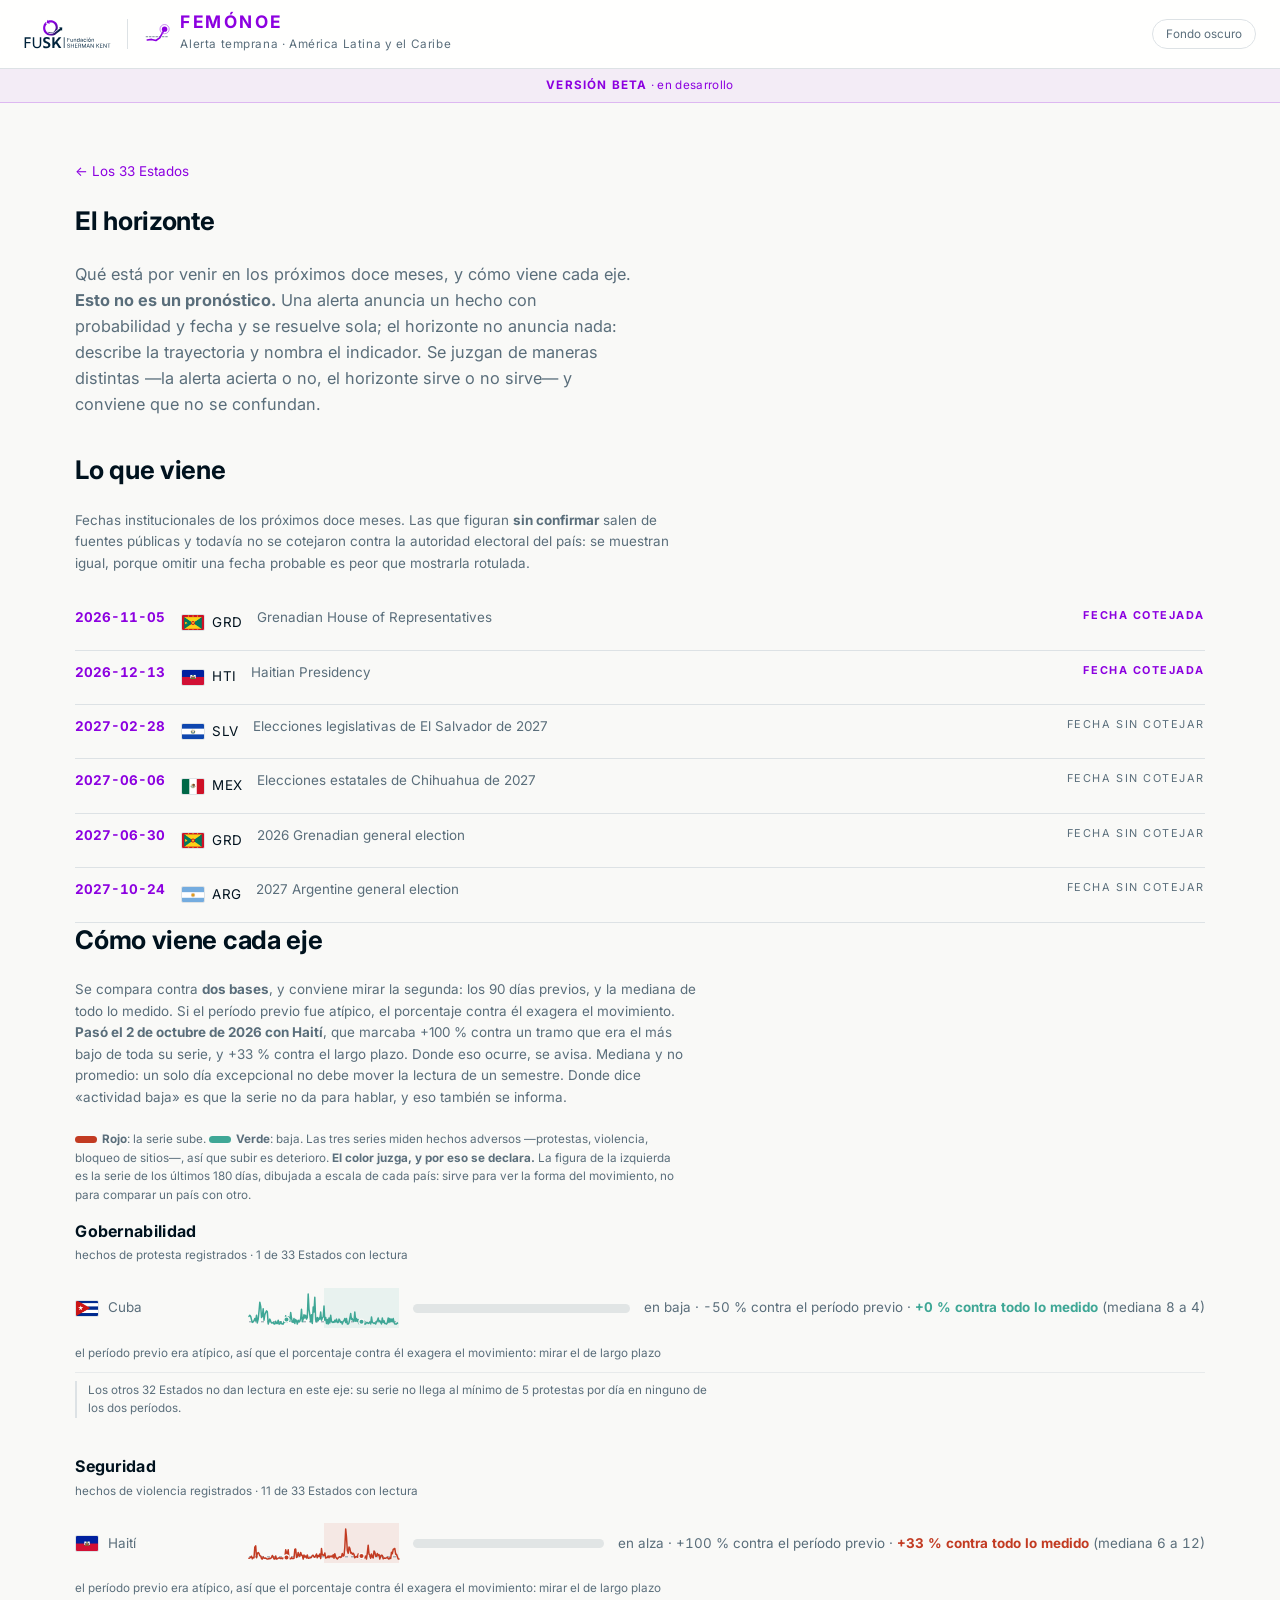
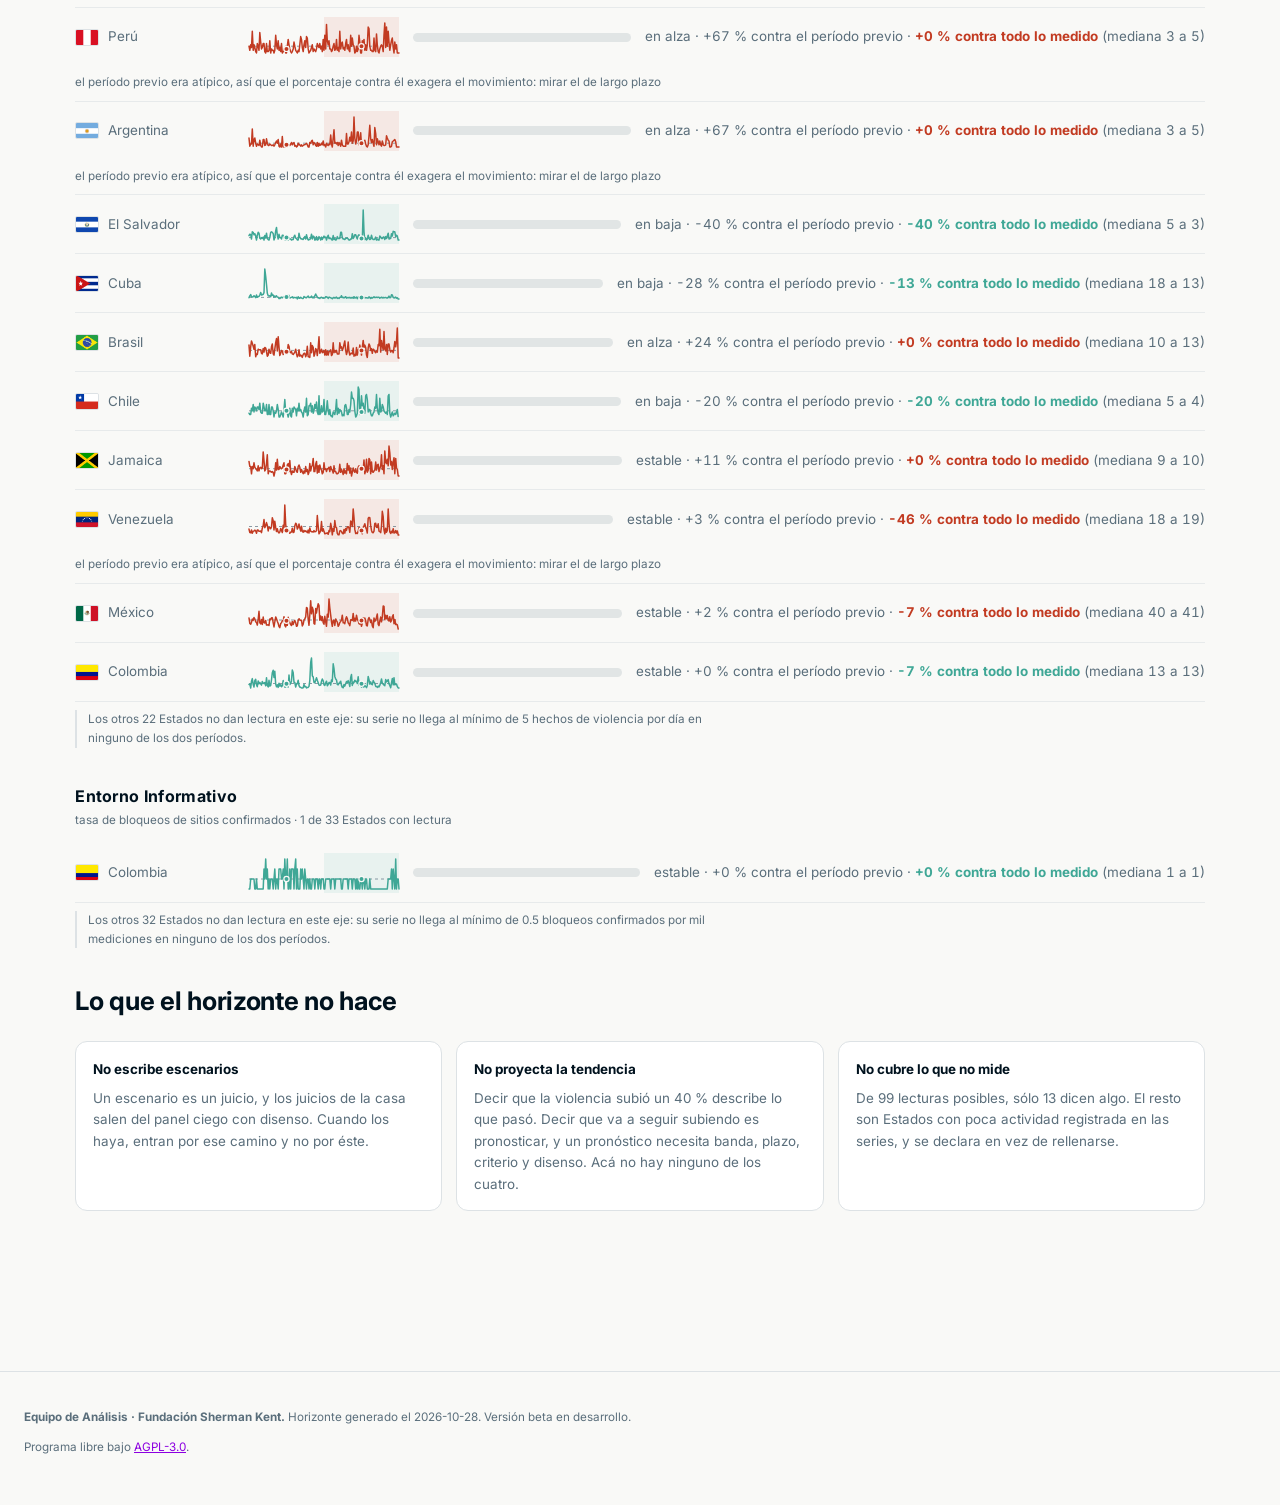
==== commit 49621e87: "Sitio 2026-10-28 04:10" ====
--- a/horizonte.html
+++ b/horizonte.html
@@ -92,7 +92,7 @@
     que figuran <b>sin confirmar</b> salen de fuentes públicas y todavía no se
     cotejaron contra la autoridad electoral del país: se muestran igual, porque
     omitir una fecha probable es peor que mostrarla rotulada.</p>
-  <ul class="calendario"><li><time>2026-10-25</time><span class="pais"><img class="bandera" src="banderas/BRA.png" alt="" width="24" height="17" loading="lazy"><span class="iso">BRA</span></span><span class="que">Segunda vuelta presidencial de Brasil de 2026</span><span class="sello ok">fecha cotejada</span><span class="nota-fecha">Tribunal Superior Eleitoral (TSE) · <a href="https://www.tse.jus.br/eleicoes/calendario-eleitoral/calendario-eleitoral" target="_blank" rel="noopener">verificado el 2026-10-02</a></span></li><li><time>2026-11-05</time><span class="pais"><img class="bandera" src="banderas/GRD.png" alt="" width="24" height="17" loading="lazy"><span class="iso">GRD</span></span><span class="que">Grenadian House of Representatives</span><span class="sello ok">fecha cotejada</span></li><li><time>2026-12-13</time><span class="pais"><img class="bandera" src="banderas/HTI.png" alt="" width="24" height="17" loading="lazy"><span class="iso">HTI</span></span><span class="que">Haitian Presidency</span><span class="sello ok">fecha cotejada</span></li><li><time>2027-02-28</time><span class="pais"><img class="bandera" src="banderas/SLV.png" alt="" width="24" height="17" loading="lazy"><span class="iso">SLV</span></span><span class="que">Elecciones legislativas de El Salvador de 2027</span><span class="sello porconf">fecha sin cotejar</span></li><li><time>2027-06-06</time><span class="pais"><img class="bandera" src="banderas/MEX.png" alt="" width="24" height="17" loading="lazy"><span class="iso">MEX</span></span><span class="que">Elecciones estatales de Chihuahua de 2027</span><span class="sello porconf">fecha sin cotejar</span></li><li><time>2027-06-30</time><span class="pais"><img class="bandera" src="banderas/GRD.png" alt="" width="24" height="17" loading="lazy"><span class="iso">GRD</span></span><span class="que">2026 Grenadian general election</span><span class="sello porconf">fecha sin cotejar</span></li></ul>
+  <ul class="calendario"><li><time>2026-11-05</time><span class="pais"><img class="bandera" src="banderas/GRD.png" alt="" width="24" height="17" loading="lazy"><span class="iso">GRD</span></span><span class="que">Grenadian House of Representatives</span><span class="sello ok">fecha cotejada</span></li><li><time>2026-12-13</time><span class="pais"><img class="bandera" src="banderas/HTI.png" alt="" width="24" height="17" loading="lazy"><span class="iso">HTI</span></span><span class="que">Haitian Presidency</span><span class="sello ok">fecha cotejada</span></li><li><time>2027-02-28</time><span class="pais"><img class="bandera" src="banderas/SLV.png" alt="" width="24" height="17" loading="lazy"><span class="iso">SLV</span></span><span class="que">Elecciones legislativas de El Salvador de 2027</span><span class="sello porconf">fecha sin cotejar</span></li><li><time>2027-06-06</time><span class="pais"><img class="bandera" src="banderas/MEX.png" alt="" width="24" height="17" loading="lazy"><span class="iso">MEX</span></span><span class="que">Elecciones estatales de Chihuahua de 2027</span><span class="sello porconf">fecha sin cotejar</span></li><li><time>2027-06-30</time><span class="pais"><img class="bandera" src="banderas/GRD.png" alt="" width="24" height="17" loading="lazy"><span class="iso">GRD</span></span><span class="que">2026 Grenadian general election</span><span class="sello porconf">fecha sin cotejar</span></li><li><time>2027-10-24</time><span class="pais"><img class="bandera" src="banderas/ARG.png" alt="" width="24" height="17" loading="lazy"><span class="iso">ARG</span></span><span class="que">2027 Argentine general election</span><span class="sello porconf">fecha sin cotejar</span></li></ul>
 
   <h2>Cómo viene cada eje</h2>
   <p class="referencia">Se compara contra <b>dos bases</b>, y conviene mirar la
@@ -110,7 +110,7 @@
     de la izquierda es la serie de los últimos 180 días, dibujada a escala de
     cada país: sirve para ver la forma del movimiento, no para comparar un país
     con otro.</p>
-  <section class="bloque-eje"><h3>gobernabilidad</h3><p class="de-donde" title="serie: eventos_protesta">hechos de protesta registrados · 1 de 33 Estados con lectura</p><ul class="bandas"><li class="baja revela"><span class="banda"><img class="bandera" src="banderas/CUB.png" alt="" width="24" height="17" loading="lazy"><span>Cuba</span></span><svg class="chispa baja" viewBox="0 0 150 40" width="150" height="40" role="img"><title>Cuba · gobernabilidad. Los 180 días de la serie. El tramo sombreado es el período reciente, que se compara con el anterior: mediana 8 a 4. La línea punteada es la mediana de todo lo medido.</title><rect class="tramo" x="75.0" y="0" width="75.0" height="40"/><line class="mediana" x1="0" y1="33.8" x2="150" y2="33.8"/><polyline class="linea trazo" points="0.0,34.9 0.8,29.5 1.7,29.5 2.5,32.2 3.3,28.4 4.2,27.3 5.0,28.4 5.8,31.6 6.7,34.4 7.5,33.8 8.3,32.7 9.2,30.5 10.0,32.7 10.8,27.3 11.7,34.9 12.5,31.1 13.3,23.5 14.2,14.2 15.0,18.5 15.8,29.5 16.7,28.4 17.5,20.7 18.3,32.2 19.2,26.7 20.0,24.5 20.8,22.9 21.7,23.5 22.5,36.0 23.3,33.3 24.2,31.1 25.0,33.3 25.8,34.9 26.7,34.9 27.5,34.4 28.3,36.0 29.2,36.0 30.0,33.3 30.8,35.5 31.7,35.5 32.5,32.2 33.3,36.0 34.2,36.0 35.0,33.8 35.8,35.5 36.7,36.0 37.5,36.0 38.3,33.3 39.2,34.4 40.0,27.8 40.8,32.2 41.7,33.8 42.5,28.9 43.3,29.5 44.2,33.3 45.0,24.5 45.8,30.0 46.7,33.8 47.5,34.4 48.3,30.5 49.2,35.5 50.0,31.6 50.8,32.7 51.7,36.0 52.5,32.2 53.3,33.8 54.2,33.3 55.0,30.5 55.8,21.3 56.7,33.8 57.5,31.1 58.3,26.7 59.2,30.0 60.0,27.3 60.8,31.1 61.7,29.5 62.5,6.0 63.3,21.3 64.2,26.7 65.0,33.8 65.8,26.7 66.7,35.5 67.5,19.1 68.3,24.0 69.2,9.3 70.0,32.2 70.8,33.8 71.7,29.5 72.5,32.7 73.3,30.0 74.2,31.1 75.0,24.0 75.8,32.2 76.7,30.0 77.5,28.9 78.3,18.0 79.2,32.2 80.0,29.5 80.8,35.5 81.7,31.6 82.5,36.0 83.3,30.0 84.2,34.9 85.0,27.3 85.8,33.3 86.7,34.4 87.5,33.8 88.3,34.4 89.2,32.2 90.0,33.8 90.8,31.1 91.7,34.4 92.5,34.4 93.3,31.1 94.2,32.2 95.0,34.4 95.8,33.8 96.7,36.0 97.5,33.3 98.3,32.7 99.2,30.5 100.0,34.4 100.8,30.5 101.7,36.0 102.5,36.0 103.3,34.9 104.2,30.5 105.0,25.6 105.8,31.6 106.7,30.5 107.5,32.7 108.3,33.3 109.2,24.0 110.0,33.3 110.8,30.5 111.7,33.3 112.5,31.6 113.3,35.5 114.2,35.5 115.0,34.4 115.8,34.9 116.7,32.2 117.5,34.9 118.3,32.7 119.2,36.0 120.0,36.0 120.8,34.4 121.7,34.4 122.5,35.5 123.3,34.9 124.2,34.4 125.0,36.0 125.8,28.9 126.7,34.4 127.5,34.9 128.3,35.5 129.2,34.9 130.0,36.0 130.8,33.8 131.7,32.7 132.5,30.0 133.3,33.8 134.2,32.7 135.0,34.4 135.8,36.0 136.7,30.0 137.5,34.4 138.3,32.7 139.2,35.5 140.0,35.5 140.8,36.0 141.7,34.9 142.5,30.0 143.3,34.4 144.2,30.5 145.0,33.8 145.8,31.1 146.7,33.8 147.5,30.5 148.3,34.4 149.2,36.0 150.0,36.0" stroke-dasharray="701" style="--largo:701"/><circle class="punto" cx="37.5" cy="31.9" r="2.6"/><circle class="punto" cx="112.5" cy="33.8" r="2.6"/></svg><span class="riel"><span class="lleno avanza" style="--hasta:47%"></span></span><span class="cuenta">en baja · -47 % contra el período previo · <b>+0 % contra todo lo medido</b> (mediana 8 a 4)</span><span class="nota-fecha">el período previo era atípico, así que el porcentaje contra él exagera el movimiento: mirar el de largo plazo</span></li></ul><p class="callados">Los otros 32 Estados no dan lectura en este eje: su serie no llega al mínimo de 5 protestas por día en ninguno de los dos períodos.</p></section><section class="bloque-eje"><h3>seguridad</h3><p class="de-donde" title="serie: eventos_violencia">hechos de violencia registrados · 11 de 33 Estados con lectura</p><ul class="bandas"><li class="sube revela"><span class="banda"><img class="bandera" src="banderas/HTI.png" alt="" width="24" height="17" loading="lazy"><span>Haití</span></span><svg class="chispa sube" viewBox="0 0 150 40" width="150" height="40" role="img"><title>Haití · seguridad. Los 180 días de la serie. El tramo sombreado es el período reciente, que se compara con el anterior: mediana 6 a 12. La línea punteada es la mediana de todo lo medido.</title><rect class="tramo" x="75.0" y="0" width="75.0" height="40"/><line class="mediana" x1="0" y1="33.8" x2="150" y2="33.8"/><polyline class="linea trazo" points="0.0,32.8 0.8,34.2 1.7,29.5 2.5,32.8 3.3,35.2 4.2,35.0 5.0,34.2 5.8,33.2 6.7,35.8 7.5,34.5 8.3,34.8 9.2,24.2 10.0,22.8 10.8,34.8 11.7,30.5 12.5,29.5 13.3,30.5 14.2,32.8 15.0,33.0 15.8,35.5 16.7,36.0 17.5,34.0 18.3,35.0 19.2,35.2 20.0,35.0 20.8,35.8 21.7,36.0 22.5,36.0 23.3,35.2 24.2,35.8 25.0,35.2 25.8,34.8 26.7,32.5 27.5,34.0 28.3,36.0 29.2,36.0 30.0,33.0 30.8,36.0 31.7,35.8 32.5,35.2 33.3,34.8 34.2,35.0 35.0,35.5 35.8,35.0 36.7,35.8 37.5,34.8 38.3,35.5 39.2,35.0 40.0,26.8 40.8,30.0 41.7,31.2 42.5,26.8 43.3,35.2 44.2,35.5 45.0,35.8 45.8,34.5 46.7,35.5 47.5,35.5 48.3,35.2 49.2,26.5 50.0,26.0 50.8,34.5 51.7,33.8 52.5,29.5 53.3,32.5 54.2,33.2 55.0,29.5 55.8,32.0 56.7,32.5 57.5,36.0 58.3,32.0 59.2,34.0 60.0,33.0 60.8,35.0 61.7,32.0 62.5,35.2 63.3,35.2 64.2,34.8 65.0,34.8 65.8,34.2 66.7,32.5 67.5,32.2 68.3,34.0 69.2,34.2 70.0,32.5 70.8,31.0 71.7,34.8 72.5,32.5 73.3,33.5 74.2,31.0 75.0,35.5 75.8,25.5 76.7,32.0 77.5,32.0 78.3,32.5 79.2,30.0 80.0,35.0 80.8,34.5 81.7,34.5 82.5,33.0 83.3,34.8 84.2,33.0 85.0,33.8 85.8,33.0 86.7,34.0 87.5,31.8 88.3,35.2 89.2,30.8 90.0,33.8 90.8,35.2 91.7,36.0 92.5,34.8 93.3,34.2 94.2,33.8 95.0,34.5 95.8,33.8 96.7,30.5 97.5,33.0 98.3,32.5 99.2,24.5 100.0,6.0 100.8,14.2 101.7,27.5 102.5,30.2 103.3,24.0 104.2,25.2 105.0,30.0 105.8,29.5 106.7,31.2 107.5,30.2 108.3,31.5 109.2,34.8 110.0,34.0 110.8,33.5 111.7,34.2 112.5,31.0 113.3,33.5 114.2,34.8 115.0,35.2 115.8,35.5 116.7,34.0 117.5,31.8 118.3,34.2 119.2,34.8 120.0,33.0 120.8,36.0 121.7,30.2 122.5,22.2 123.3,31.0 124.2,32.0 125.0,35.2 125.8,31.0 126.7,33.8 127.5,35.0 128.3,28.0 129.2,29.2 130.0,33.2 130.8,33.2 131.7,30.5 132.5,32.5 133.3,31.5 134.2,36.0 135.0,32.8 135.8,32.2 136.7,32.5 137.5,35.8 138.3,35.2 139.2,35.0 140.0,35.2 140.8,34.8 141.7,34.2 142.5,35.5 143.3,36.0 144.2,34.8 145.0,35.5 145.8,29.2 146.7,30.8 147.5,26.5 148.3,26.0 149.2,25.5 150.0,36.0" stroke-dasharray="478" style="--largo:478"/><circle class="punto" cx="37.5" cy="34.5" r="2.6"/><circle class="punto" cx="112.5" cy="33.0" r="2.6"/></svg><span class="riel"><span class="lleno avanza" style="--hasta:100%"></span></span><span class="cuenta">en alza · +100 % contra el período previo · <b>+33 % contra todo lo medido</b> (mediana 6 a 12)</span><span class="nota-fecha">el período previo era atípico, así que el porcentaje contra él exagera el movimiento: mirar el de largo plazo</span></li><li class="sube revela"><span class="banda"><img class="bandera" src="banderas/ARG.png" alt="" width="24" height="17" loading="lazy"><span>Argentina</span></span><svg class="chispa sube" viewBox="0 0 150 40" width="150" height="40" role="img"><title>Argentina · seguridad. Los 180 días de la serie. El tramo sombreado es el período reciente, que se compara con el anterior: mediana 3 a 5. La línea punteada es la mediana de todo lo medido.</title><rect class="tramo" x="75.0" y="0" width="75.0" height="40"/><line class="mediana" x1="0" y1="32.2" x2="150" y2="32.2"/><polyline class="linea trazo" points="0.0,31.5 0.8,32.2 1.7,35.2 2.5,19.5 3.3,27.0 4.2,35.2 5.0,33.0 5.8,33.0 6.7,18.0 7.5,35.2 8.3,28.5 9.2,27.0 10.0,32.2 10.8,35.2 11.7,33.0 12.5,33.8 13.3,34.5 14.2,29.2 15.0,34.5 15.8,36.0 16.7,36.0 17.5,28.5 18.3,28.5 19.2,34.5 20.0,33.8 20.8,27.8 21.7,32.2 22.5,34.5 23.3,34.5 24.2,33.0 25.0,33.8 25.8,34.5 26.7,34.5 27.5,33.8 28.3,35.2 29.2,33.8 30.0,31.5 30.8,30.0 31.7,32.2 32.5,28.5 33.3,35.2 34.2,36.0 35.0,33.0 35.8,36.0 36.7,25.5 37.5,36.0 38.3,33.0 39.2,36.0 40.0,36.0 40.8,33.8 41.7,33.8 42.5,33.8 43.3,33.8 44.2,34.5 45.0,33.0 45.8,31.5 46.7,33.8 47.5,32.2 48.3,31.5 49.2,35.2 50.0,34.5 50.8,36.0 51.7,35.2 52.5,32.2 53.3,33.8 54.2,33.8 55.0,35.2 55.8,33.8 56.7,35.2 57.5,34.5 58.3,33.8 59.2,33.8 60.0,33.0 60.8,32.2 61.7,33.8 62.5,36.0 63.3,36.0 64.2,31.5 65.0,32.2 65.8,30.0 66.7,29.2 67.5,33.8 68.3,31.5 69.2,32.2 70.0,34.5 70.8,35.2 71.7,31.5 72.5,35.2 73.3,32.2 74.2,34.5 75.0,33.8 75.8,32.2 76.7,33.8 77.5,30.0 78.3,34.5 79.2,33.8 80.0,36.0 80.8,32.2 81.7,33.8 82.5,34.5 83.3,33.0 84.2,33.8 85.0,24.0 85.8,33.0 86.7,36.0 87.5,27.0 88.3,18.8 89.2,32.2 90.0,31.5 90.8,33.0 91.7,31.5 92.5,34.5 93.3,31.5 94.2,33.0 95.0,35.2 95.8,29.2 96.7,33.8 97.5,35.2 98.3,35.2 99.2,35.2 100.0,35.2 100.8,22.5 101.7,33.0 102.5,33.0 103.3,30.8 104.2,26.2 105.0,30.0 105.8,21.0 106.7,32.2 107.5,30.0 108.3,6.0 109.2,27.0 110.0,33.0 110.8,30.0 111.7,21.0 112.5,21.0 113.3,33.8 114.2,28.5 115.0,21.8 115.8,34.5 116.7,33.0 117.5,33.8 118.3,31.5 119.2,29.2 120.0,33.0 120.8,35.2 121.7,36.0 122.5,33.8 123.3,24.8 124.2,14.2 125.0,27.8 125.8,31.5 126.7,28.5 127.5,32.2 128.3,35.2 129.2,16.5 130.0,22.5 130.8,33.8 131.7,27.8 132.5,30.8 133.3,33.8 134.2,30.0 135.0,33.8 135.8,35.2 136.7,30.0 137.5,33.8 138.3,34.5 139.2,34.5 140.0,33.8 140.8,24.8 141.7,27.0 142.5,29.2 143.3,30.0 144.2,36.0 145.0,36.0 145.8,35.2 146.7,30.8 147.5,30.0 148.3,29.2 149.2,28.5 150.0,36.0" stroke-dasharray="716" style="--largo:716"/><circle class="punto" cx="37.5" cy="33.8" r="2.6"/><circle class="punto" cx="112.5" cy="32.2" r="2.6"/></svg><span class="riel"><span class="lleno avanza" style="--hasta:67%"></span></span><span class="cuenta">en alza · +67 % contra el período previo · <b>+0 % contra todo lo medido</b> (mediana 3 a 5)</span><span class="nota-fecha">el período previo era atípico, así que el porcentaje contra él exagera el movimiento: mirar el de largo plazo</span></li><li class="sube revela"><span class="banda"><img class="bandera" src="banderas/PER.png" alt="" width="24" height="17" loading="lazy"><span>Perú</span></span><svg class="chispa sube" viewBox="0 0 150 40" width="150" height="40" role="img"><title>Perú · seguridad. Los 180 días de la serie. El tramo sombreado es el período reciente, que se compara con el anterior: mediana 4 a 5. La línea punteada es la mediana de todo lo medido.</title><rect class="tramo" x="75.0" y="0" width="75.0" height="40"/><line class="mediana" x1="0" y1="29.2" x2="150" y2="29.2"/><polyline class="linea trazo" points="0.0,29.2 0.8,29.2 1.7,23.7 2.5,15.5 3.3,29.2 4.2,33.3 5.0,27.8 5.8,30.5 6.7,14.2 7.5,33.3 8.3,27.8 9.2,30.5 10.0,34.6 10.8,36.0 11.7,26.5 12.5,29.2 13.3,33.3 14.2,15.5 15.0,25.1 15.8,31.9 16.7,30.5 17.5,26.5 18.3,26.5 19.2,34.6 20.0,36.0 20.8,26.5 21.7,34.6 22.5,34.6 23.3,33.3 24.2,23.7 25.0,36.0 25.8,31.9 26.7,33.3 27.5,33.3 28.3,36.0 29.2,33.3 30.0,18.3 30.8,27.8 31.7,31.9 32.5,23.7 33.3,33.3 34.2,30.5 35.0,34.6 35.8,26.5 36.7,36.0 37.5,34.6 38.3,33.3 39.2,30.5 40.0,36.0 40.8,36.0 41.7,29.2 42.5,22.4 43.3,27.8 44.2,31.9 45.0,34.6 45.8,36.0 46.7,34.6 47.5,31.9 48.3,25.1 49.2,29.2 50.0,33.3 50.8,34.6 51.7,36.0 52.5,33.3 53.3,34.6 54.2,27.8 55.0,19.6 55.8,22.4 56.7,30.5 57.5,34.6 58.3,27.8 59.2,23.7 60.0,30.5 60.8,19.6 61.7,21.0 62.5,31.9 63.3,36.0 64.2,34.6 65.0,33.3 65.8,30.5 66.7,27.8 67.5,34.6 68.3,31.9 69.2,33.3 70.0,34.6 70.8,31.9 71.7,26.5 72.5,29.2 73.3,30.5 74.2,26.5 75.0,31.9 75.8,29.2 76.7,34.6 77.5,22.4 78.3,33.3 79.2,18.3 80.0,31.9 80.8,7.4 81.7,23.7 82.5,27.8 83.3,23.7 84.2,31.9 85.0,31.9 85.8,34.6 86.7,33.3 87.5,29.2 88.3,26.5 89.2,33.3 90.0,31.9 90.8,22.4 91.7,33.3 92.5,30.5 93.3,34.6 94.2,14.2 95.0,31.9 95.8,26.5 96.7,25.1 97.5,31.9 98.3,30.5 99.2,33.3 100.0,26.5 100.8,22.4 101.7,31.9 102.5,27.8 103.3,33.3 104.2,34.6 105.0,18.3 105.8,29.2 106.7,21.0 107.5,27.8 108.3,29.2 109.2,36.0 110.0,34.6 110.8,29.2 111.7,34.6 112.5,31.9 113.3,18.3 114.2,25.1 115.0,36.0 115.8,36.0 116.7,23.7 117.5,29.2 118.3,22.4 119.2,33.3 120.0,27.8 120.8,33.3 121.7,27.8 122.5,10.1 123.3,11.5 124.2,29.2 125.0,33.3 125.8,33.3 126.7,34.6 127.5,34.6 128.3,21.0 129.2,33.3 130.0,34.6 130.8,16.9 131.7,27.8 132.5,34.6 133.3,36.0 134.2,31.9 135.0,29.2 135.8,27.8 136.7,29.2 137.5,34.6 138.3,18.3 139.2,6.0 140.0,30.5 140.8,10.1 141.7,29.2 142.5,14.2 143.3,25.1 144.2,33.3 145.0,27.8 145.8,23.7 146.7,21.0 147.5,30.5 148.3,36.0 149.2,25.1 150.0,36.0" stroke-dasharray="1178" style="--largo:1178"/><circle class="punto" cx="37.5" cy="31.2" r="2.6"/><circle class="punto" cx="112.5" cy="29.2" r="2.6"/></svg><span class="riel"><span class="lleno avanza" style="--hasta:43%"></span></span><span class="cuenta">en alza · +43 % contra el período previo · <b>+0 % contra todo lo medido</b> (mediana 4 a 5)</span><span class="nota-fecha">el período previo era atípico, así que el porcentaje contra él exagera el movimiento: mirar el de largo plazo</span></li><li class="baja revela"><span class="banda"><img class="bandera" src="banderas/SLV.png" alt="" width="24" height="17" loading="lazy"><span>El Salvador</span></span><svg class="chispa baja" viewBox="0 0 150 40" width="150" height="40" role="img"><title>El Salvador · seguridad. Los 180 días de la serie. El tramo sombreado es el período reciente, que se compara con el anterior: mediana 5 a 3. La línea punteada es la mediana de todo lo medido.</title><rect class="tramo" x="75.0" y="0" width="75.0" height="40"/><line class="mediana" x1="0" y1="33.6" x2="150" y2="33.6"/><polyline class="linea trazo" points="0.0,31.2 0.8,34.5 1.7,33.1 2.5,35.0 3.3,31.6 4.2,30.2 5.0,30.7 5.8,35.0 6.7,27.8 7.5,28.3 8.3,30.7 9.2,29.7 10.0,32.1 10.8,36.0 11.7,31.2 12.5,28.3 13.3,29.2 14.2,34.1 15.0,35.0 15.8,33.6 16.7,34.5 17.5,33.1 18.3,36.0 19.2,31.6 20.0,34.1 20.8,29.2 21.7,34.5 22.5,35.5 23.3,36.0 24.2,33.6 25.0,28.3 25.8,27.8 26.7,28.3 27.5,29.7 28.3,36.0 29.2,33.6 30.0,26.8 30.8,23.4 31.7,31.2 32.5,35.0 33.3,30.2 34.2,33.6 35.0,33.6 35.8,35.0 36.7,31.2 37.5,31.2 38.3,33.1 39.2,35.5 40.0,36.0 40.8,32.1 41.7,33.6 42.5,36.0 43.3,33.6 44.2,35.0 45.0,35.0 45.8,36.0 46.7,35.5 47.5,35.5 48.3,32.6 49.2,31.2 50.0,34.1 50.8,34.5 51.7,36.0 52.5,36.0 53.3,29.2 54.2,33.1 55.0,34.5 55.8,35.0 56.7,35.0 57.5,35.5 58.3,34.1 59.2,32.6 60.0,35.0 60.8,30.7 61.7,34.1 62.5,36.0 63.3,35.5 64.2,35.5 65.0,34.1 65.8,30.2 66.7,35.0 67.5,32.1 68.3,32.6 69.2,36.0 70.0,35.5 70.8,32.6 71.7,36.0 72.5,35.5 73.3,32.6 74.2,33.6 75.0,36.0 75.8,33.1 76.7,35.5 77.5,33.6 78.3,32.1 79.2,33.6 80.0,33.1 80.8,36.0 81.7,33.1 82.5,31.2 83.3,34.5 84.2,34.5 85.0,34.1 85.8,35.5 86.7,36.0 87.5,31.6 88.3,35.5 89.2,34.5 90.0,36.0 90.8,35.5 91.7,32.6 92.5,34.5 93.3,34.5 94.2,34.5 95.0,28.3 95.8,28.3 96.7,33.6 97.5,35.0 98.3,35.0 99.2,35.5 100.0,34.5 100.8,34.1 101.7,34.1 102.5,35.0 103.3,36.0 104.2,36.0 105.0,35.0 105.8,35.0 106.7,29.7 107.5,34.5 108.3,33.1 109.2,30.7 110.0,30.7 110.8,33.1 111.7,35.0 112.5,31.6 113.3,30.7 114.2,33.6 115.0,36.0 115.8,35.5 116.7,36.0 117.5,6.0 118.3,27.8 119.2,35.5 120.0,34.1 120.8,36.0 121.7,35.0 122.5,31.2 123.3,34.5 124.2,35.5 125.0,35.0 125.8,31.2 126.7,34.5 127.5,35.5 128.3,35.5 129.2,35.0 130.0,33.1 130.8,36.0 131.7,35.0 132.5,36.0 133.3,36.0 134.2,32.1 135.0,33.1 135.8,34.5 136.7,34.5 137.5,33.1 138.3,33.1 139.2,35.5 140.0,32.6 140.8,34.5 141.7,32.1 142.5,29.2 143.3,35.0 144.2,34.5 145.0,34.5 145.8,29.7 146.7,32.1 147.5,27.3 148.3,27.8 149.2,27.8 150.0,36.0" stroke-dasharray="488" style="--largo:488"/><circle class="punto" cx="37.5" cy="33.6" r="2.6"/><circle class="punto" cx="112.5" cy="34.5" r="2.6"/></svg><span class="riel"><span class="lleno avanza" style="--hasta:40%"></span></span><span class="cuenta">en baja · -40 % contra el período previo · <b>-40 % contra todo lo medido</b> (mediana 5 a 3)</span></li><li class="baja revela"><span class="banda"><img class="bandera" src="banderas/CUB.png" alt="" width="24" height="17" loading="lazy"><span>Cuba</span></span><svg class="chispa baja" viewBox="0 0 150 40" width="150" height="40" role="img"><title>Cuba · seguridad. Los 180 días de la serie. El tramo sombreado es el período reciente, que se compara con el anterior: mediana 18 a 13. La línea punteada es la mediana de todo lo medido.</title><rect class="tramo" x="75.0" y="0" width="75.0" height="40"/><line class="mediana" x1="0" y1="34.4" x2="150" y2="34.4"/><polyline class="linea trazo" points="0.0,34.4 0.8,34.8 1.7,33.7 2.5,33.7 3.3,34.7 4.2,32.9 5.0,31.6 5.8,33.8 6.7,34.1 7.5,33.7 8.3,32.7 9.2,33.5 10.0,34.6 10.8,32.0 11.7,34.2 12.5,33.7 13.3,33.4 14.2,32.0 15.0,29.4 15.8,32.0 16.7,31.7 17.5,31.3 18.3,29.7 19.2,6.0 20.0,13.4 20.8,21.5 21.7,30.3 22.5,32.7 23.3,32.9 24.2,32.8 25.0,33.8 25.8,30.0 26.7,32.3 27.5,32.1 28.3,34.1 29.2,33.0 30.0,33.7 30.8,32.9 31.7,34.1 32.5,34.2 33.3,35.5 34.2,35.6 35.0,34.7 35.8,34.2 36.7,34.8 37.5,34.2 38.3,33.6 39.2,34.2 40.0,34.6 40.8,33.3 41.7,35.2 42.5,33.9 43.3,32.3 44.2,34.9 45.0,34.7 45.8,34.3 46.7,33.8 47.5,35.0 48.3,34.5 49.2,34.5 50.0,34.7 50.8,34.3 51.7,35.9 52.5,33.8 53.3,35.2 54.2,35.2 55.0,34.2 55.8,35.1 56.7,35.4 57.5,35.5 58.3,33.5 59.2,34.2 60.0,34.7 60.8,34.7 61.7,33.8 62.5,33.0 63.3,34.6 64.2,34.5 65.0,34.1 65.8,33.1 66.7,34.8 67.5,34.1 68.3,34.9 69.2,32.8 70.0,31.0 70.8,32.8 71.7,33.9 72.5,34.9 73.3,34.8 74.2,35.5 75.0,34.4 75.8,34.3 76.7,34.8 77.5,35.2 78.3,34.9 79.2,35.1 80.0,33.8 80.8,33.8 81.7,34.3 82.5,35.4 83.3,34.3 84.2,34.3 85.0,34.8 85.8,35.1 86.7,35.8 87.5,34.7 88.3,34.5 89.2,35.1 90.0,34.7 90.8,34.1 91.7,35.4 92.5,34.9 93.3,35.5 94.2,34.4 95.0,34.3 95.8,32.7 96.7,34.6 97.5,34.3 98.3,35.0 99.2,34.4 100.0,33.7 100.8,35.2 101.7,34.7 102.5,34.6 103.3,34.8 104.2,34.3 105.0,35.1 105.8,34.9 106.7,34.5 107.5,35.2 108.3,33.7 109.2,35.0 110.0,34.7 110.8,34.1 111.7,35.6 112.5,34.1 113.3,34.3 114.2,35.5 115.0,34.9 115.8,35.5 116.7,35.1 117.5,35.1 118.3,34.4 119.2,34.9 120.0,34.8 120.8,34.8 121.7,35.0 122.5,35.0 123.3,33.9 124.2,34.6 125.0,35.4 125.8,34.5 126.7,35.1 127.5,34.4 128.3,33.8 129.2,34.6 130.0,34.6 130.8,34.2 131.7,34.6 132.5,34.3 133.3,34.3 134.2,35.2 135.0,34.6 135.8,34.2 136.7,34.9 137.5,34.5 138.3,34.9 139.2,34.6 140.0,34.5 140.8,34.9 141.7,35.0 142.5,34.5 143.3,33.1 144.2,34.8 145.0,34.6 145.8,31.8 146.7,32.0 147.5,34.4 148.3,35.0 149.2,34.6 150.0,36.0" stroke-dasharray="271" style="--largo:271"/><circle class="punto" cx="37.5" cy="34.0" r="2.6"/><circle class="punto" cx="112.5" cy="34.6" r="2.6"/></svg><span class="riel"><span class="lleno avanza" style="--hasta:30%"></span></span><span class="cuenta">en baja · -30 % contra el período previo · <b>-13 % contra todo lo medido</b> (mediana 18 a 13)</span></li><li class="sube revela"><span class="banda"><img class="bandera" src="banderas/BRA.png" alt="" width="24" height="17" loading="lazy"><span>Brasil</span></span><svg class="chispa sube" viewBox="0 0 150 40" width="150" height="40" role="img"><title>Brasil · seguridad. Los 180 días de la serie. El tramo sombreado es el período reciente, que se compara con el anterior: mediana 10 a 13. La línea punteada es la mediana de todo lo medido.</title><rect class="tramo" x="75.0" y="0" width="75.0" height="40"/><line class="mediana" x1="0" y1="28.0" x2="150" y2="28.0"/><polyline class="linea trazo" points="0.0,21.3 0.8,28.0 1.7,34.2 2.5,29.9 3.3,22.5 4.2,34.2 5.0,24.4 5.8,18.2 6.7,20.7 7.5,23.8 8.3,26.8 9.2,21.9 10.0,34.8 10.8,31.7 11.7,32.3 12.5,26.8 13.3,27.4 14.2,27.4 15.0,27.4 15.8,31.1 16.7,31.7 17.5,26.2 18.3,29.9 19.2,25.0 20.0,25.6 20.8,29.3 21.7,34.2 22.5,32.9 23.3,26.8 24.2,30.5 25.0,31.1 25.8,24.4 26.7,21.3 27.5,31.7 28.3,32.9 29.2,26.8 30.0,20.1 30.8,15.8 31.7,28.7 32.5,14.0 33.3,24.4 34.2,33.6 35.0,31.1 35.8,28.0 36.7,28.7 37.5,32.3 38.3,28.7 39.2,28.0 40.0,30.5 40.8,28.0 41.7,29.3 42.5,21.9 43.3,23.8 44.2,29.9 45.0,30.5 45.8,29.3 46.7,31.7 47.5,32.3 48.3,31.1 49.2,29.9 50.0,26.8 50.8,31.7 51.7,34.8 52.5,32.9 53.3,27.4 54.2,34.2 55.0,32.9 55.8,33.6 56.7,35.4 57.5,32.3 58.3,31.1 59.2,31.1 60.0,34.8 60.8,32.3 61.7,23.8 62.5,34.8 63.3,34.8 64.2,35.4 65.0,20.1 65.8,30.5 66.7,23.1 67.5,25.0 68.3,34.2 69.2,31.7 70.0,26.2 70.8,27.4 71.7,33.6 72.5,25.0 73.3,14.0 74.2,31.1 75.0,29.3 75.8,26.8 76.7,30.5 77.5,29.9 78.3,28.0 79.2,32.9 80.0,27.4 80.8,32.9 81.7,28.7 82.5,32.9 83.3,29.3 84.2,29.3 85.0,27.4 85.8,33.6 86.7,32.3 87.5,20.1 88.3,30.5 89.2,28.0 90.0,29.9 90.8,28.0 91.7,31.7 92.5,31.7 93.3,31.7 94.2,20.1 95.0,25.6 95.8,24.4 96.7,28.0 97.5,25.6 98.3,21.9 99.2,18.2 100.0,28.0 100.8,32.3 101.7,29.3 102.5,19.5 103.3,29.3 104.2,32.9 105.0,31.1 105.8,31.1 106.7,31.7 107.5,25.6 108.3,34.2 109.2,32.3 110.0,33.6 110.8,25.0 111.7,32.9 112.5,27.4 113.3,29.3 114.2,22.5 115.0,27.4 115.8,32.9 116.7,25.0 117.5,17.6 118.3,25.0 119.2,22.5 120.0,25.0 120.8,32.9 121.7,35.4 122.5,25.6 123.3,21.3 124.2,23.1 125.0,28.0 125.8,26.2 126.7,31.1 127.5,26.8 128.3,27.4 129.2,29.3 130.0,30.5 130.8,28.7 131.7,29.9 132.5,21.9 133.3,23.1 134.2,6.0 135.0,29.9 135.8,17.6 136.7,23.1 137.5,27.4 138.3,8.4 139.2,26.8 140.0,28.7 140.8,21.9 141.7,32.3 142.5,21.3 143.3,21.3 144.2,26.8 145.0,29.9 145.8,28.0 146.7,28.0 147.5,30.5 148.3,25.6 149.2,18.9 150.0,36.0" stroke-dasharray="913" style="--largo:913"/><circle class="punto" cx="37.5" cy="29.6" r="2.6"/><circle class="punto" cx="112.5" cy="28.0" r="2.6"/></svg><span class="riel"><span class="lleno avanza" style="--hasta:24%"></span></span><span class="cuenta">en alza · +24 % contra el período previo · <b>+0 % contra todo lo medido</b> (mediana 10 a 13)</span></li><li class="sube revela"><span class="banda"><img class="bandera" src="banderas/COL.png" alt="" width="24" height="17" loading="lazy"><span>Colombia</span></span><svg class="chispa sube" viewBox="0 0 150 40" width="150" height="40" role="img"><title>Colombia · seguridad. Los 180 días de la serie. El tramo sombreado es el período reciente, que se compara con el anterior: mediana 13 a 15. La línea punteada es la mediana de todo lo medido.</title><rect class="tramo" x="75.0" y="0" width="75.0" height="40"/><line class="mediana" x1="0" y1="31.5" x2="150" y2="31.5"/><polyline class="linea trazo" points="0.0,24.1 0.8,21.2 1.7,21.8 2.5,27.0 3.3,32.5 4.2,32.1 5.0,36.0 5.8,29.2 6.7,26.6 7.5,32.5 8.3,35.0 9.2,28.6 10.0,27.3 10.8,32.8 11.7,34.7 12.5,28.9 13.3,31.8 14.2,30.5 15.0,31.8 15.8,33.1 16.7,29.5 17.5,31.2 18.3,31.5 19.2,30.5 20.0,33.7 20.8,25.7 21.7,33.4 22.5,35.0 23.3,28.3 24.2,34.1 25.0,33.4 25.8,27.9 26.7,20.8 27.5,18.3 28.3,25.4 29.2,19.2 30.0,32.1 30.8,34.7 31.7,32.8 32.5,35.4 33.3,31.2 34.2,34.1 35.0,32.8 35.8,34.7 36.7,33.7 37.5,28.6 38.3,31.8 39.2,35.0 40.0,35.0 40.8,29.9 41.7,31.2 42.5,35.0 43.3,23.1 44.2,32.5 45.0,31.2 45.8,28.9 46.7,17.9 47.5,20.8 48.3,30.2 49.2,30.5 50.0,35.0 50.8,31.8 51.7,31.8 52.5,28.3 53.3,33.7 54.2,35.0 55.0,35.4 55.8,36.0 56.7,36.0 57.5,35.7 58.3,32.5 59.2,34.7 60.0,34.4 60.8,36.0 61.7,35.4 62.5,35.4 63.3,34.4 64.2,28.6 65.0,10.5 65.8,6.0 66.7,23.7 67.5,25.0 68.3,30.5 69.2,30.8 70.0,28.3 70.8,25.7 71.7,28.3 72.5,30.8 73.3,33.1 74.2,33.4 75.0,33.1 75.8,29.2 76.7,27.0 77.5,28.9 78.3,32.8 79.2,33.4 80.0,30.8 80.8,29.2 81.7,33.7 82.5,32.5 83.3,30.5 84.2,30.5 85.0,33.1 85.8,27.9 86.7,29.5 87.5,11.8 88.3,16.6 89.2,24.4 90.0,27.0 90.8,27.9 91.7,32.5 92.5,32.8 93.3,31.2 94.2,30.5 95.0,29.2 95.8,33.4 96.7,35.4 97.5,35.7 98.3,32.5 99.2,34.1 100.0,31.8 100.8,29.5 101.7,30.5 102.5,28.6 103.3,31.2 104.2,34.4 105.0,25.4 105.8,22.5 106.7,33.4 107.5,30.2 108.3,30.5 109.2,28.3 110.0,29.5 110.8,29.2 111.7,31.5 112.5,24.7 113.3,33.1 114.2,29.9 115.0,32.8 115.8,35.0 116.7,33.1 117.5,34.7 118.3,35.0 119.2,33.4 120.0,34.4 120.8,35.7 121.7,33.4 122.5,24.4 123.3,27.6 124.2,32.1 125.0,29.9 125.8,32.1 126.7,32.8 127.5,28.6 128.3,30.2 129.2,31.2 130.0,34.4 130.8,34.4 131.7,35.4 132.5,34.1 133.3,35.0 134.2,33.4 135.0,30.5 135.8,27.0 136.7,31.2 137.5,32.1 138.3,33.1 139.2,33.7 140.0,27.6 140.8,29.9 141.7,29.2 142.5,27.6 143.3,31.8 144.2,33.4 145.0,35.7 145.8,30.8 146.7,26.6 147.5,32.8 148.3,25.7 149.2,32.8 150.0,36.0" stroke-dasharray="634" style="--largo:634"/><circle class="punto" cx="37.5" cy="31.8" r="2.6"/><circle class="punto" cx="112.5" cy="31.2" r="2.6"/></svg><span class="riel"><span class="lleno avanza" style="--hasta:15%"></span></span><span class="cuenta">en alza · +15 % contra el período previo · <b>+7 % contra todo lo medido</b> (mediana 13 a 15)</span></li><li class="baja revela"><span class="banda"><img class="bandera" src="banderas/JAM.png" alt="" width="24" height="17" loading="lazy"><span>Jamaica</span></span><svg class="chispa baja" viewBox="0 0 150 40" width="150" height="40" role="img"><title>Jamaica · seguridad. Los 180 días de la serie. El tramo sombreado es el período reciente, que se compara con el anterior: mediana 10 a 9. La línea punteada es la mediana de todo lo medido.</title><rect class="tramo" x="75.0" y="0" width="75.0" height="40"/><line class="mediana" x1="0" y1="28.7" x2="150" y2="28.7"/><polyline class="linea trazo" points="0.0,17.0 0.8,28.0 1.7,16.2 2.5,25.0 3.3,21.4 4.2,26.5 5.0,26.5 5.8,33.8 6.7,26.5 7.5,28.7 8.3,22.8 9.2,27.2 10.0,28.7 10.8,29.4 11.7,30.9 12.5,25.8 13.3,30.9 14.2,28.0 15.0,27.2 15.8,28.7 16.7,28.0 17.5,11.9 18.3,20.6 19.2,30.9 20.0,29.4 20.8,23.6 21.7,14.8 22.5,33.8 23.3,30.9 24.2,30.9 25.0,31.6 25.8,32.3 26.7,31.6 27.5,32.3 28.3,36.0 29.2,32.3 30.0,22.8 30.8,30.1 31.7,19.2 32.5,29.4 33.3,29.4 34.2,26.5 35.0,28.0 35.8,28.7 36.7,28.0 37.5,25.0 38.3,22.8 39.2,33.8 40.0,33.8 40.8,31.6 41.7,25.0 42.5,23.6 43.3,31.6 44.2,20.6 45.0,31.6 45.8,34.5 46.7,30.9 47.5,32.3 48.3,32.3 49.2,26.5 50.0,28.7 50.8,31.6 51.7,32.3 52.5,26.5 53.3,25.0 54.2,27.2 55.0,32.3 55.8,29.4 56.7,31.6 57.5,33.8 58.3,30.9 59.2,33.1 60.0,26.5 60.8,31.6 61.7,29.4 62.5,34.5 63.3,32.3 64.2,23.6 65.0,30.9 65.8,26.5 66.7,25.8 67.5,18.4 68.3,31.6 69.2,31.6 70.0,24.3 70.8,21.4 71.7,33.1 72.5,25.8 73.3,32.3 74.2,25.0 75.0,28.7 75.8,30.1 76.7,33.8 77.5,32.3 78.3,22.8 79.2,29.4 80.0,28.7 80.8,31.6 81.7,28.7 82.5,28.7 83.3,27.2 84.2,31.6 85.0,26.5 85.8,29.4 86.7,30.1 87.5,33.1 88.3,25.8 89.2,31.6 90.0,31.6 90.8,33.8 91.7,33.8 92.5,33.1 93.3,31.6 94.2,24.3 95.0,32.3 95.8,29.4 96.7,31.6 97.5,34.5 98.3,28.7 99.2,33.1 100.0,30.9 100.8,33.8 101.7,23.6 102.5,30.1 103.3,25.8 104.2,33.1 105.0,28.0 105.8,36.0 106.7,32.3 107.5,28.0 108.3,30.9 109.2,32.3 110.0,28.7 110.8,32.3 111.7,33.1 112.5,27.2 113.3,25.8 114.2,27.2 115.0,28.7 115.8,26.5 116.7,28.0 117.5,29.4 118.3,19.9 119.2,33.8 120.0,30.9 120.8,19.2 121.7,32.3 122.5,30.1 123.3,18.4 124.2,19.9 125.0,33.8 125.8,22.1 126.7,31.6 127.5,32.3 128.3,30.9 129.2,30.1 130.0,22.1 130.8,30.1 131.7,25.0 132.5,24.3 133.3,31.6 134.2,28.7 135.0,25.8 135.8,14.8 136.7,29.4 137.5,25.8 138.3,33.8 139.2,11.1 140.0,22.1 140.8,23.6 141.7,19.2 142.5,25.8 143.3,6.0 144.2,12.6 145.0,25.0 145.8,21.4 146.7,29.4 147.5,22.1 148.3,17.7 149.2,33.8 150.0,36.0" stroke-dasharray="940" style="--largo:940"/><circle class="punto" cx="37.5" cy="28.7" r="2.6"/><circle class="punto" cx="112.5" cy="29.4" r="2.6"/></svg><span class="riel"><span class="lleno avanza" style="--hasta:10%"></span></span><span class="cuenta">estable · -10 % contra el período previo · <b>-10 % contra todo lo medido</b> (mediana 10 a 9)</span></li><li class="baja revela"><span class="banda"><img class="bandera" src="banderas/CHL.png" alt="" width="24" height="17" loading="lazy"><span>Chile</span></span><svg class="chispa baja" viewBox="0 0 150 40" width="150" height="40" role="img"><title>Chile · seguridad. Los 180 días de la serie. El tramo sombreado es el período reciente, que se compara con el anterior: mediana 5 a 4. La línea punteada es la mediana de todo lo medido.</title><rect class="tramo" x="75.0" y="0" width="75.0" height="40"/><line class="mediana" x1="0" y1="29.8" x2="150" y2="29.8"/><polyline class="linea trazo" points="0.0,29.8 0.8,19.8 1.7,22.2 2.5,23.5 3.3,32.2 4.2,33.5 5.0,33.5 5.8,27.2 6.7,29.8 7.5,23.5 8.3,31.0 9.2,26.0 10.0,27.2 10.8,29.8 11.7,26.0 12.5,26.0 13.3,28.5 14.2,22.2 15.0,31.0 15.8,32.2 16.7,32.2 17.5,22.2 18.3,26.0 19.2,29.8 20.0,29.8 20.8,23.5 21.7,33.5 22.5,33.5 23.3,23.5 24.2,33.5 25.0,33.5 25.8,26.0 26.7,26.0 27.5,29.8 28.3,36.0 29.2,31.0 30.0,32.2 30.8,29.8 31.7,23.5 32.5,28.5 33.3,36.0 34.2,36.0 35.0,33.5 35.8,31.0 36.7,33.5 37.5,36.0 38.3,28.5 39.2,18.5 40.0,31.0 40.8,28.5 41.7,32.2 42.5,36.0 43.3,32.2 44.2,27.2 45.0,34.8 45.8,36.0 46.7,27.2 47.5,31.0 48.3,26.0 49.2,27.2 50.0,28.5 50.8,34.8 51.7,27.2 52.5,29.8 53.3,22.2 54.2,29.8 55.0,28.5 55.8,31.0 56.7,32.2 57.5,36.0 58.3,29.8 59.2,26.0 60.0,31.0 60.8,17.2 61.7,34.8 62.5,33.5 63.3,24.8 64.2,24.8 65.0,22.2 65.8,31.0 66.7,24.8 67.5,32.2 68.3,29.8 69.2,23.5 70.0,27.2 70.8,21.0 71.7,31.0 72.5,33.5 73.3,14.8 74.2,33.5 75.0,32.2 75.8,24.8 76.7,31.0 77.5,29.8 78.3,18.5 79.2,33.5 80.0,33.5 80.8,28.5 81.7,19.8 82.5,29.8 83.3,33.5 84.2,28.5 85.0,34.8 85.8,34.8 86.7,36.0 87.5,31.0 88.3,32.2 89.2,33.5 90.0,28.5 90.8,18.5 91.7,33.5 92.5,27.2 93.3,32.2 94.2,28.5 95.0,29.8 95.8,31.0 96.7,34.8 97.5,33.5 98.3,34.8 99.2,24.8 100.0,23.5 100.8,27.2 101.7,33.5 102.5,33.5 103.3,28.5 104.2,31.0 105.0,23.5 105.8,11.0 106.7,17.2 107.5,17.2 108.3,19.8 109.2,29.8 110.0,36.0 110.8,34.8 111.7,32.2 112.5,6.0 113.3,8.5 114.2,33.5 115.0,27.2 115.8,14.8 116.7,24.8 117.5,22.2 118.3,28.5 119.2,32.2 120.0,14.8 120.8,13.5 121.7,18.5 122.5,31.0 123.3,28.5 124.2,28.5 125.0,32.2 125.8,34.8 126.7,34.8 127.5,32.2 128.3,31.0 129.2,26.0 130.0,27.2 130.8,13.5 131.7,27.2 132.5,32.2 133.3,33.5 134.2,17.2 135.0,31.0 135.8,29.8 136.7,23.5 137.5,26.0 138.3,29.8 139.2,31.0 140.0,32.2 140.8,31.0 141.7,33.5 142.5,14.8 143.3,13.5 144.2,32.2 145.0,36.0 145.8,33.5 146.7,31.0 147.5,34.8 148.3,33.5 149.2,32.2 150.0,36.0" stroke-dasharray="996" style="--largo:996"/><circle class="punto" cx="37.5" cy="29.8" r="2.6"/><circle class="punto" cx="112.5" cy="30.4" r="2.6"/></svg><span class="riel"><span class="lleno avanza" style="--hasta:10%"></span></span><span class="cuenta">estable · -10 % contra el período previo · <b>-10 % contra todo lo medido</b> (mediana 5 a 4)</span></li><li class="sube revela"><span class="banda"><img class="bandera" src="banderas/VEN.png" alt="" width="24" height="17" loading="lazy"><span>Venezuela</span></span><svg class="chispa sube" viewBox="0 0 150 40" width="150" height="40" role="img"><title>Venezuela · seguridad. Los 180 días de la serie. El tramo sombreado es el período reciente, que se compara con el anterior: mediana 18 a 19. La línea punteada es la mediana de todo lo medido.</title><rect class="tramo" x="75.0" y="0" width="75.0" height="40"/><line class="mediana" x1="0" y1="27.5" x2="150" y2="27.5"/><polyline class="linea trazo" points="0.0,28.2 0.8,31.6 1.7,30.4 2.5,24.8 3.3,30.1 4.2,33.6 5.0,33.8 5.8,30.9 6.7,34.3 7.5,32.3 8.3,32.1 9.2,31.1 10.0,31.9 10.8,34.3 11.7,31.1 12.5,31.1 13.3,32.3 14.2,32.3 15.0,32.1 15.8,33.6 16.7,29.2 17.5,26.5 18.3,20.6 19.2,28.7 20.0,26.7 20.8,23.6 21.7,26.2 22.5,31.9 23.3,28.2 24.2,28.4 25.0,29.7 25.8,27.7 26.7,18.7 27.5,21.6 28.3,30.9 29.2,22.3 30.0,28.4 30.8,32.6 31.7,29.7 32.5,33.1 33.3,34.0 34.2,33.1 35.0,29.4 35.8,31.4 36.7,33.6 37.5,26.2 38.3,32.1 39.2,6.0 40.0,25.3 40.8,32.1 41.7,33.3 42.5,30.1 43.3,32.8 44.2,34.3 45.0,33.1 45.8,33.1 46.7,29.2 47.5,33.6 48.3,33.1 49.2,27.0 50.0,24.3 50.8,25.3 51.7,30.1 52.5,28.4 53.3,25.0 54.2,28.7 55.0,32.1 55.8,27.2 56.7,32.3 57.5,33.3 58.3,31.4 59.2,32.6 60.0,31.9 60.8,32.6 61.7,33.6 62.5,31.1 63.3,34.0 64.2,28.9 65.0,32.1 65.8,32.8 66.7,32.8 67.5,33.1 68.3,31.6 69.2,32.8 70.0,32.6 70.8,31.6 71.7,16.5 72.5,27.2 73.3,34.8 74.2,33.6 75.0,31.4 75.8,22.6 76.7,32.3 77.5,29.7 78.3,32.6 79.2,34.8 80.0,34.5 80.8,34.3 81.7,33.8 82.5,35.3 83.3,31.6 84.2,32.6 85.0,24.3 85.8,28.4 86.7,35.8 87.5,29.4 88.3,32.3 89.2,21.6 90.0,28.2 90.8,28.7 91.7,34.3 92.5,35.8 93.3,35.8 94.2,31.9 95.0,31.6 95.8,32.6 96.7,34.3 97.5,34.8 98.3,30.4 99.2,34.0 100.0,29.4 100.8,31.4 101.7,28.0 102.5,27.7 103.3,29.2 104.2,33.3 105.0,22.1 105.8,22.8 106.7,27.5 107.5,9.9 108.3,18.7 109.2,30.4 110.0,34.5 110.8,34.0 111.7,34.5 112.5,32.3 113.3,28.4 114.2,28.7 115.0,32.6 115.8,33.3 116.7,34.8 117.5,28.2 118.3,27.0 119.2,24.8 120.0,28.4 120.8,30.4 121.7,34.0 122.5,19.2 123.3,18.4 124.2,18.7 125.0,26.7 125.8,31.4 126.7,33.6 127.5,33.8 128.3,32.1 129.2,24.5 130.0,24.3 130.8,28.2 131.7,28.4 132.5,24.8 133.3,32.1 134.2,32.6 135.0,33.6 135.8,27.2 136.7,12.3 137.5,17.7 138.3,31.1 139.2,34.8 140.0,29.2 140.8,33.3 141.7,31.4 142.5,10.1 143.3,24.3 144.2,32.8 145.0,34.5 145.8,32.3 146.7,33.6 147.5,29.7 148.3,34.0 149.2,33.8 150.0,36.0" stroke-dasharray="738" style="--largo:738"/><circle class="punto" cx="37.5" cy="31.5" r="2.6"/><circle class="punto" cx="112.5" cy="31.4" r="2.6"/></svg><span class="riel"><span class="lleno avanza" style="--hasta:3%"></span></span><span class="cuenta">estable · +3 % contra el período previo · <b>-46 % contra todo lo medido</b> (mediana 18 a 19)</span><span class="nota-fecha">el período previo era atípico, así que el porcentaje contra él exagera el movimiento: mirar el de largo plazo</span></li><li class="sube revela"><span class="banda"><img class="bandera" src="banderas/MEX.png" alt="" width="24" height="17" loading="lazy"><span>México</span></span><svg class="chispa sube" viewBox="0 0 150 40" width="150" height="40" role="img"><title>México · seguridad. Los 180 días de la serie. El tramo sombreado es el período reciente, que se compara con el anterior: mediana 41 a 42. La línea punteada es la mediana de todo lo medido.</title><rect class="tramo" x="75.0" y="0" width="75.0" height="40"/><line class="mediana" x1="0" y1="27.0" x2="150" y2="27.0"/><polyline class="linea trazo" points="0.0,25.1 0.8,25.1 1.7,26.8 2.5,23.3 3.3,24.9 4.2,30.5 5.0,31.3 5.8,29.2 6.7,26.1 7.5,27.4 8.3,24.5 9.2,25.9 10.0,28.8 10.8,29.4 11.7,32.1 12.5,26.1 13.3,18.3 14.2,29.8 15.0,30.9 15.8,26.5 16.7,31.5 17.5,24.1 18.3,29.6 19.2,30.0 20.0,27.4 20.8,32.1 21.7,32.1 22.5,31.7 23.3,32.5 24.2,25.9 25.0,26.8 25.8,24.7 26.7,24.7 27.5,29.8 28.3,33.9 29.2,29.0 30.0,23.9 30.8,25.7 31.7,28.2 32.5,30.5 33.3,33.5 34.2,34.6 35.0,30.5 35.8,29.8 36.7,27.8 37.5,27.8 38.3,23.7 39.2,32.3 40.0,33.9 40.8,29.0 41.7,32.3 42.5,24.3 43.3,27.8 44.2,29.4 45.0,31.7 45.8,32.5 46.7,28.4 47.5,31.5 48.3,29.0 49.2,27.4 50.0,29.8 50.8,33.3 51.7,32.9 52.5,27.4 53.3,25.7 54.2,26.8 55.0,27.4 55.8,27.2 56.7,32.9 57.5,31.1 58.3,27.2 59.2,25.9 60.0,23.9 60.8,14.6 61.7,15.2 62.5,26.5 63.3,32.3 64.2,22.0 65.0,7.8 65.8,20.8 66.7,14.2 67.5,17.3 68.3,30.7 69.2,31.1 70.0,15.5 70.8,20.0 71.7,15.0 72.5,10.7 73.3,12.6 74.2,27.2 75.0,23.1 75.8,27.6 76.7,23.7 77.5,29.6 78.3,31.3 79.2,23.3 80.0,28.8 80.8,33.3 81.7,21.2 82.5,24.1 83.3,6.0 84.2,14.8 85.0,22.2 85.8,28.8 86.7,33.3 87.5,27.2 88.3,27.4 89.2,32.5 90.0,25.9 90.8,27.6 91.7,29.0 92.5,33.3 93.3,32.1 94.2,29.6 95.0,28.4 95.8,26.8 96.7,22.2 97.5,29.8 98.3,29.8 99.2,30.7 100.0,25.9 100.8,23.7 101.7,25.5 102.5,29.8 103.3,30.9 104.2,32.7 105.0,26.8 105.8,26.8 106.7,27.4 107.5,20.4 108.3,28.4 109.2,25.3 110.0,28.0 110.8,22.2 111.7,26.1 112.5,27.8 113.3,30.7 114.2,31.1 115.0,29.4 115.8,33.3 116.7,30.2 117.5,24.9 118.3,28.6 119.2,24.9 120.0,27.8 120.8,32.5 121.7,32.9 122.5,26.3 123.3,24.5 124.2,26.3 125.0,29.6 125.8,27.2 126.7,32.9 127.5,34.8 128.3,24.9 129.2,28.4 130.0,27.2 130.8,24.3 131.7,21.0 132.5,31.3 133.3,32.7 134.2,28.0 135.0,24.1 135.8,28.8 136.7,23.9 137.5,13.0 138.3,13.4 139.2,26.8 140.0,22.2 140.8,25.7 141.7,22.6 142.5,27.0 143.3,28.0 144.2,23.7 145.0,29.0 145.8,27.6 146.7,23.9 147.5,21.8 148.3,30.7 149.2,26.5 150.0,36.0" stroke-dasharray="764" style="--largo:764"/><circle class="punto" cx="37.5" cy="27.6" r="2.6"/><circle class="punto" cx="112.5" cy="27.4" r="2.6"/></svg><span class="riel"><span class="lleno avanza" style="--hasta:2%"></span></span><span class="cuenta">estable · +2 % contra el período previo · <b>-5 % contra todo lo medido</b> (mediana 41 a 42)</span></li></ul><p class="callados">Los otros 22 Estados no dan lectura en este eje: su serie no llega al mínimo de 5 hechos de violencia por día en ninguno de los dos períodos.</p></section><section class="bloque-eje"><h3>entorno informativo</h3><p class="de-donde" title="serie: ooni_tasa">tasa de bloqueos de sitios confirmados · 1 de 33 Estados con lectura</p><ul class="bandas"><li class="baja revela"><span class="banda"><img class="bandera" src="banderas/COL.png" alt="" width="24" height="17" loading="lazy"><span>Colombia</span></span><svg class="chispa baja" viewBox="0 0 150 40" width="150" height="40" role="img"><title>Colombia · entorno informativo. Los 180 días de la serie. El tramo sombreado es el período reciente, que se compara con el anterior: mediana 1 a 1. La línea punteada es la mediana de todo lo medido.</title><rect class="tramo" x="75.0" y="0" width="75.0" height="40"/><line class="mediana" x1="0" y1="26.0" x2="150" y2="26.0"/><polyline class="linea trazo" points="0.0,26.0 0.8,26.0 1.7,26.0 2.5,16.0 3.3,36.0 4.2,36.0 5.0,26.0 5.8,26.0 6.7,26.0 7.5,26.0 8.3,26.0 9.2,36.0 10.0,36.0 10.8,26.0 11.7,36.0 12.5,36.0 13.3,36.0 14.2,36.0 15.0,36.0 15.8,36.0 16.7,36.0 17.5,36.0 18.3,16.0 19.2,26.0 20.0,6.0 20.8,26.0 21.7,16.0 22.5,36.0 23.3,26.0 24.2,36.0 25.0,26.0 25.8,26.0 26.7,26.0 27.5,36.0 28.3,26.0 29.2,16.0 30.0,36.0 30.8,26.0 31.7,26.0 32.5,36.0 33.3,16.0 34.2,16.0 35.0,16.0 35.8,26.0 36.7,26.0 37.5,16.0 38.3,36.0 39.2,6.0 40.0,26.0 40.8,26.0 41.7,6.0 42.5,36.0 43.3,36.0 44.2,16.0 45.0,36.0 45.8,16.0 46.7,16.0 47.5,16.0 48.3,36.0 49.2,16.0 50.0,6.0 50.8,36.0 51.7,16.0 52.5,36.0 53.3,36.0 54.2,36.0 55.0,16.0 55.8,26.0 56.7,16.0 57.5,26.0 58.3,36.0 59.2,16.0 60.0,26.0 60.8,36.0 61.7,26.0 62.5,26.0 63.3,36.0 64.2,26.0 65.0,36.0 65.8,36.0 66.7,26.0 67.5,26.0 68.3,26.0 69.2,36.0 70.0,26.0 70.8,26.0 71.7,26.0 72.5,36.0 73.3,26.0 74.2,26.0 75.0,36.0 75.8,26.0 76.7,26.0 77.5,26.0 78.3,36.0 79.2,36.0 80.0,26.0 80.8,26.0 81.7,26.0 82.5,26.0 83.3,26.0 84.2,26.0 85.0,36.0 85.8,26.0 86.7,26.0 87.5,26.0 88.3,26.0 89.2,36.0 90.0,26.0 90.8,26.0 91.7,26.0 92.5,26.0 93.3,26.0 94.2,26.0 95.0,26.0 95.8,36.0 96.7,36.0 97.5,26.0 98.3,26.0 99.2,26.0 100.0,26.0 100.8,26.0 101.7,26.0 102.5,36.0 103.3,26.0 104.2,26.0 105.0,26.0 105.8,26.0 106.7,36.0 107.5,26.0 108.3,26.0 109.2,26.0 110.0,36.0 110.8,26.0 111.7,36.0 112.5,26.0 113.3,36.0 114.2,36.0 115.0,26.0 115.8,26.0 116.7,36.0 117.5,26.0 118.3,26.0 119.2,36.0 120.0,26.0 120.8,26.0 121.7,36.0 122.5,36.0 123.3,36.0 124.2,26.0 125.0,36.0 125.8,36.0 126.7,36.0 127.5,36.0 128.3,36.0 129.2,36.0 130.0,36.0 130.8,36.0 131.7,36.0 132.5,36.0 133.3,36.0 134.2,36.0 135.0,36.0 135.8,36.0 136.7,36.0 137.5,36.0 138.3,36.0 139.2,36.0 140.0,36.0 140.8,36.0 141.7,36.0 142.5,26.0 143.3,26.0 144.2,26.0 145.0,26.0 145.8,16.0 146.7,36.0 147.5,16.0 148.3,26.0 149.2,36.0 150.0,36.0" stroke-dasharray="1229" style="--largo:1229"/><circle class="punto" cx="37.5" cy="26.0" r="2.6"/><circle class="punto" cx="112.5" cy="26.0" r="2.6"/></svg><span class="riel"><span class="lleno avanza" style="--hasta:0%"></span></span><span class="cuenta">estable · +0 % contra el período previo · <b>+0 % contra todo lo medido</b> (mediana 1 a 1)</span></li></ul><p class="callados">Los otros 32 Estados no dan lectura en este eje: su serie no llega al mínimo de 0.5 bloqueos confirmados por mil mediciones en ninguno de los dos períodos.</p></section>
+  <section class="bloque-eje"><h3>gobernabilidad</h3><p class="de-donde" title="serie: eventos_protesta">hechos de protesta registrados · 1 de 33 Estados con lectura</p><ul class="bandas"><li class="baja revela"><span class="banda"><img class="bandera" src="banderas/CUB.png" alt="" width="24" height="17" loading="lazy"><span>Cuba</span></span><svg class="chispa baja" viewBox="0 0 150 40" width="150" height="40" role="img"><title>Cuba · gobernabilidad. Los 180 días de la serie. El tramo sombreado es el período reciente, que se compara con el anterior: mediana 8 a 4. La línea punteada es la mediana de todo lo medido.</title><rect class="tramo" x="75.0" y="0" width="75.0" height="40"/><line class="mediana" x1="0" y1="33.8" x2="150" y2="33.8"/><polyline class="linea trazo" points="0.0,28.4 0.8,27.3 1.7,28.4 2.5,31.6 3.3,34.4 4.2,33.8 5.0,32.7 5.8,30.5 6.7,32.7 7.5,27.3 8.3,34.9 9.2,31.1 10.0,23.5 10.8,14.2 11.7,18.5 12.5,29.5 13.3,28.4 14.2,20.7 15.0,32.2 15.8,26.7 16.7,24.5 17.5,22.9 18.3,23.5 19.2,36.0 20.0,33.3 20.8,31.1 21.7,33.3 22.5,34.9 23.3,34.9 24.2,34.4 25.0,36.0 25.8,36.0 26.7,33.3 27.5,35.5 28.3,35.5 29.2,32.2 30.0,36.0 30.8,36.0 31.7,33.8 32.5,35.5 33.3,36.0 34.2,36.0 35.0,33.3 35.8,34.4 36.7,27.8 37.5,32.2 38.3,33.8 39.2,28.9 40.0,29.5 40.8,33.3 41.7,24.5 42.5,30.0 43.3,33.8 44.2,34.4 45.0,30.5 45.8,35.5 46.7,31.6 47.5,32.7 48.3,36.0 49.2,32.2 50.0,33.8 50.8,33.3 51.7,30.5 52.5,21.3 53.3,33.8 54.2,31.1 55.0,26.7 55.8,30.0 56.7,27.3 57.5,31.1 58.3,29.5 59.2,6.0 60.0,21.3 60.8,26.7 61.7,33.8 62.5,26.7 63.3,35.5 64.2,19.1 65.0,24.0 65.8,9.3 66.7,32.2 67.5,33.8 68.3,29.5 69.2,32.7 70.0,30.0 70.8,31.1 71.7,24.0 72.5,32.2 73.3,30.0 74.2,28.9 75.0,18.0 75.8,32.2 76.7,29.5 77.5,35.5 78.3,31.6 79.2,36.0 80.0,30.0 80.8,34.9 81.7,27.3 82.5,33.3 83.3,34.4 84.2,33.8 85.0,34.4 85.8,32.2 86.7,33.8 87.5,31.1 88.3,34.4 89.2,34.4 90.0,31.1 90.8,32.2 91.7,34.4 92.5,33.8 93.3,36.0 94.2,33.3 95.0,32.7 95.8,30.5 96.7,34.4 97.5,30.5 98.3,36.0 99.2,36.0 100.0,34.9 100.8,30.5 101.7,25.6 102.5,31.6 103.3,30.5 104.2,32.7 105.0,33.3 105.8,24.0 106.7,33.3 107.5,30.5 108.3,33.3 109.2,31.6 110.0,35.5 110.8,35.5 111.7,34.4 112.5,34.9 113.3,32.2 114.2,34.9 115.0,32.7 115.8,36.0 116.7,36.0 117.5,34.4 118.3,34.4 119.2,35.5 120.0,34.9 120.8,34.4 121.7,36.0 122.5,28.9 123.3,34.4 124.2,34.9 125.0,35.5 125.8,34.9 126.7,36.0 127.5,33.8 128.3,32.7 129.2,30.0 130.0,33.8 130.8,32.7 131.7,34.4 132.5,36.0 133.3,30.0 134.2,34.4 135.0,32.7 135.8,35.5 136.7,35.5 137.5,36.0 138.3,34.9 139.2,30.0 140.0,34.4 140.8,30.5 141.7,33.8 142.5,31.1 143.3,33.8 144.2,30.5 145.0,34.4 145.8,36.0 146.7,36.0 147.5,36.0 148.3,34.9 149.2,36.0 150.0,36.0" stroke-dasharray="692" style="--largo:692"/><circle class="punto" cx="37.5" cy="31.6" r="2.6"/><circle class="punto" cx="112.5" cy="33.8" r="2.6"/></svg><span class="riel"><span class="lleno avanza" style="--hasta:50%"></span></span><span class="cuenta">en baja · -50 % contra el período previo · <b>+0 % contra todo lo medido</b> (mediana 8 a 4)</span><span class="nota-fecha">el período previo era atípico, así que el porcentaje contra él exagera el movimiento: mirar el de largo plazo</span></li></ul><p class="callados">Los otros 32 Estados no dan lectura en este eje: su serie no llega al mínimo de 5 protestas por día en ninguno de los dos períodos.</p></section><section class="bloque-eje"><h3>seguridad</h3><p class="de-donde" title="serie: eventos_violencia">hechos de violencia registrados · 11 de 33 Estados con lectura</p><ul class="bandas"><li class="sube revela"><span class="banda"><img class="bandera" src="banderas/HTI.png" alt="" width="24" height="17" loading="lazy"><span>Haití</span></span><svg class="chispa sube" viewBox="0 0 150 40" width="150" height="40" role="img"><title>Haití · seguridad. Los 180 días de la serie. El tramo sombreado es el período reciente, que se compara con el anterior: mediana 6 a 12. La línea punteada es la mediana de todo lo medido.</title><rect class="tramo" x="75.0" y="0" width="75.0" height="40"/><line class="mediana" x1="0" y1="33.8" x2="150" y2="33.8"/><polyline class="linea trazo" points="0.0,35.2 0.8,35.0 1.7,34.2 2.5,33.2 3.3,35.8 4.2,34.5 5.0,34.8 5.8,24.2 6.7,22.8 7.5,34.8 8.3,30.5 9.2,29.5 10.0,30.5 10.8,32.8 11.7,33.0 12.5,35.5 13.3,36.0 14.2,34.0 15.0,35.0 15.8,35.2 16.7,35.0 17.5,35.8 18.3,36.0 19.2,36.0 20.0,35.2 20.8,35.8 21.7,35.2 22.5,34.8 23.3,32.5 24.2,34.0 25.0,36.0 25.8,36.0 26.7,33.0 27.5,36.0 28.3,35.8 29.2,35.2 30.0,34.8 30.8,35.0 31.7,35.5 32.5,35.0 33.3,35.8 34.2,34.8 35.0,35.5 35.8,35.0 36.7,26.8 37.5,30.0 38.3,31.2 39.2,26.8 40.0,35.2 40.8,35.5 41.7,35.8 42.5,34.5 43.3,35.5 44.2,35.5 45.0,35.2 45.8,26.5 46.7,26.0 47.5,34.5 48.3,33.8 49.2,29.5 50.0,32.5 50.8,33.2 51.7,29.5 52.5,32.0 53.3,32.5 54.2,36.0 55.0,32.0 55.8,34.0 56.7,33.0 57.5,35.0 58.3,32.0 59.2,35.2 60.0,35.2 60.8,34.8 61.7,34.8 62.5,34.2 63.3,32.5 64.2,32.2 65.0,34.0 65.8,34.2 66.7,32.5 67.5,31.0 68.3,34.8 69.2,32.5 70.0,33.5 70.8,31.0 71.7,35.5 72.5,25.5 73.3,32.0 74.2,32.0 75.0,32.5 75.8,30.0 76.7,35.0 77.5,34.5 78.3,34.5 79.2,33.0 80.0,34.8 80.8,33.0 81.7,33.8 82.5,33.0 83.3,34.0 84.2,31.8 85.0,35.2 85.8,30.8 86.7,33.8 87.5,35.2 88.3,36.0 89.2,34.8 90.0,34.2 90.8,33.8 91.7,34.5 92.5,33.8 93.3,30.5 94.2,33.0 95.0,32.5 95.8,24.5 96.7,6.0 97.5,14.2 98.3,27.5 99.2,30.2 100.0,24.0 100.8,25.2 101.7,30.0 102.5,29.5 103.3,31.2 104.2,30.2 105.0,31.5 105.8,34.8 106.7,34.0 107.5,33.5 108.3,34.2 109.2,31.0 110.0,33.5 110.8,34.8 111.7,35.2 112.5,35.5 113.3,34.0 114.2,31.8 115.0,34.2 115.8,34.8 116.7,33.0 117.5,36.0 118.3,30.2 119.2,22.2 120.0,31.0 120.8,32.0 121.7,35.2 122.5,31.0 123.3,33.8 124.2,35.0 125.0,28.0 125.8,29.2 126.7,33.2 127.5,33.2 128.3,30.5 129.2,32.5 130.0,31.5 130.8,36.0 131.7,32.8 132.5,32.2 133.3,32.5 134.2,35.8 135.0,35.2 135.8,35.0 136.7,35.2 137.5,34.8 138.3,34.2 139.2,35.5 140.0,36.0 140.8,34.8 141.7,35.5 142.5,29.2 143.3,30.8 144.2,26.5 145.0,26.0 145.8,25.5 146.7,31.2 147.5,31.2 148.3,33.5 149.2,36.0 150.0,36.0" stroke-dasharray="467" style="--largo:467"/><circle class="punto" cx="37.5" cy="34.5" r="2.6"/><circle class="punto" cx="112.5" cy="33.0" r="2.6"/></svg><span class="riel"><span class="lleno avanza" style="--hasta:100%"></span></span><span class="cuenta">en alza · +100 % contra el período previo · <b>+33 % contra todo lo medido</b> (mediana 6 a 12)</span><span class="nota-fecha">el período previo era atípico, así que el porcentaje contra él exagera el movimiento: mirar el de largo plazo</span></li><li class="sube revela"><span class="banda"><img class="bandera" src="banderas/PER.png" alt="" width="24" height="17" loading="lazy"><span>Perú</span></span><svg class="chispa sube" viewBox="0 0 150 40" width="150" height="40" role="img"><title>Perú · seguridad. Los 180 días de la serie. El tramo sombreado es el período reciente, que se compara con el anterior: mediana 3 a 5. La línea punteada es la mediana de todo lo medido.</title><rect class="tramo" x="75.0" y="0" width="75.0" height="40"/><line class="mediana" x1="0" y1="29.2" x2="150" y2="29.2"/><polyline class="linea trazo" points="0.0,29.2 0.8,33.3 1.7,27.8 2.5,30.5 3.3,14.2 4.2,33.3 5.0,27.8 5.8,30.5 6.7,34.6 7.5,36.0 8.3,26.5 9.2,29.2 10.0,33.3 10.8,15.5 11.7,25.1 12.5,31.9 13.3,30.5 14.2,26.5 15.0,26.5 15.8,34.6 16.7,36.0 17.5,26.5 18.3,34.6 19.2,34.6 20.0,33.3 20.8,23.7 21.7,36.0 22.5,31.9 23.3,33.3 24.2,33.3 25.0,36.0 25.8,33.3 26.7,18.3 27.5,27.8 28.3,31.9 29.2,23.7 30.0,33.3 30.8,30.5 31.7,34.6 32.5,26.5 33.3,36.0 34.2,34.6 35.0,33.3 35.8,30.5 36.7,36.0 37.5,36.0 38.3,29.2 39.2,22.4 40.0,27.8 40.8,31.9 41.7,34.6 42.5,36.0 43.3,34.6 44.2,31.9 45.0,25.1 45.8,29.2 46.7,33.3 47.5,34.6 48.3,36.0 49.2,33.3 50.0,34.6 50.8,27.8 51.7,19.6 52.5,22.4 53.3,30.5 54.2,34.6 55.0,27.8 55.8,23.7 56.7,30.5 57.5,19.6 58.3,21.0 59.2,31.9 60.0,36.0 60.8,34.6 61.7,33.3 62.5,30.5 63.3,27.8 64.2,34.6 65.0,31.9 65.8,33.3 66.7,34.6 67.5,31.9 68.3,26.5 69.2,29.2 70.0,30.5 70.8,26.5 71.7,31.9 72.5,29.2 73.3,34.6 74.2,22.4 75.0,33.3 75.8,18.3 76.7,31.9 77.5,7.4 78.3,23.7 79.2,27.8 80.0,23.7 80.8,31.9 81.7,31.9 82.5,34.6 83.3,33.3 84.2,29.2 85.0,26.5 85.8,33.3 86.7,31.9 87.5,22.4 88.3,33.3 89.2,30.5 90.0,34.6 90.8,14.2 91.7,31.9 92.5,26.5 93.3,25.1 94.2,31.9 95.0,30.5 95.8,33.3 96.7,26.5 97.5,22.4 98.3,31.9 99.2,27.8 100.0,33.3 100.8,34.6 101.7,18.3 102.5,29.2 103.3,21.0 104.2,27.8 105.0,29.2 105.8,36.0 106.7,34.6 107.5,29.2 108.3,34.6 109.2,31.9 110.0,18.3 110.8,25.1 111.7,36.0 112.5,36.0 113.3,23.7 114.2,29.2 115.0,22.4 115.8,33.3 116.7,27.8 117.5,33.3 118.3,27.8 119.2,10.1 120.0,11.5 120.8,29.2 121.7,33.3 122.5,33.3 123.3,34.6 124.2,34.6 125.0,21.0 125.8,33.3 126.7,34.6 127.5,16.9 128.3,27.8 129.2,34.6 130.0,36.0 130.8,31.9 131.7,29.2 132.5,27.8 133.3,29.2 134.2,34.6 135.0,18.3 135.8,6.0 136.7,30.5 137.5,10.1 138.3,29.2 139.2,14.2 140.0,25.1 140.8,33.3 141.7,27.8 142.5,23.7 143.3,21.0 144.2,30.5 145.0,36.0 145.8,25.1 146.7,31.9 147.5,27.8 148.3,36.0 149.2,36.0 150.0,36.0" stroke-dasharray="1160" style="--largo:1160"/><circle class="punto" cx="37.5" cy="31.9" r="2.6"/><circle class="punto" cx="112.5" cy="29.2" r="2.6"/></svg><span class="riel"><span class="lleno avanza" style="--hasta:67%"></span></span><span class="cuenta">en alza · +67 % contra el período previo · <b>+0 % contra todo lo medido</b> (mediana 3 a 5)</span><span class="nota-fecha">el período previo era atípico, así que el porcentaje contra él exagera el movimiento: mirar el de largo plazo</span></li><li class="sube revela"><span class="banda"><img class="bandera" src="banderas/ARG.png" alt="" width="24" height="17" loading="lazy"><span>Argentina</span></span><svg class="chispa sube" viewBox="0 0 150 40" width="150" height="40" role="img"><title>Argentina · seguridad. Los 180 días de la serie. El tramo sombreado es el período reciente, que se compara con el anterior: mediana 3 a 5. La línea punteada es la mediana de todo lo medido.</title><rect class="tramo" x="75.0" y="0" width="75.0" height="40"/><line class="mediana" x1="0" y1="32.2" x2="150" y2="32.2"/><polyline class="linea trazo" points="0.0,27.0 0.8,35.2 1.7,33.0 2.5,33.0 3.3,18.0 4.2,35.2 5.0,28.5 5.8,27.0 6.7,32.2 7.5,35.2 8.3,33.0 9.2,33.8 10.0,34.5 10.8,29.2 11.7,34.5 12.5,36.0 13.3,36.0 14.2,28.5 15.0,28.5 15.8,34.5 16.7,33.8 17.5,27.8 18.3,32.2 19.2,34.5 20.0,34.5 20.8,33.0 21.7,33.8 22.5,34.5 23.3,34.5 24.2,33.8 25.0,35.2 25.8,33.8 26.7,31.5 27.5,30.0 28.3,32.2 29.2,28.5 30.0,35.2 30.8,36.0 31.7,33.0 32.5,36.0 33.3,25.5 34.2,36.0 35.0,33.0 35.8,36.0 36.7,36.0 37.5,33.8 38.3,33.8 39.2,33.8 40.0,33.8 40.8,34.5 41.7,33.0 42.5,31.5 43.3,33.8 44.2,32.2 45.0,31.5 45.8,35.2 46.7,34.5 47.5,36.0 48.3,35.2 49.2,32.2 50.0,33.8 50.8,33.8 51.7,35.2 52.5,33.8 53.3,35.2 54.2,34.5 55.0,33.8 55.8,33.8 56.7,33.0 57.5,32.2 58.3,33.8 59.2,36.0 60.0,36.0 60.8,31.5 61.7,32.2 62.5,30.0 63.3,29.2 64.2,33.8 65.0,31.5 65.8,32.2 66.7,34.5 67.5,35.2 68.3,31.5 69.2,35.2 70.0,32.2 70.8,34.5 71.7,33.8 72.5,32.2 73.3,33.8 74.2,30.0 75.0,34.5 75.8,33.8 76.7,36.0 77.5,32.2 78.3,33.8 79.2,34.5 80.0,33.0 80.8,33.8 81.7,24.0 82.5,33.0 83.3,36.0 84.2,27.0 85.0,18.8 85.8,32.2 86.7,31.5 87.5,33.0 88.3,31.5 89.2,34.5 90.0,31.5 90.8,33.0 91.7,35.2 92.5,29.2 93.3,33.8 94.2,35.2 95.0,35.2 95.8,35.2 96.7,35.2 97.5,22.5 98.3,33.0 99.2,33.0 100.0,30.8 100.8,26.2 101.7,30.0 102.5,21.0 103.3,32.2 104.2,30.0 105.0,6.0 105.8,27.0 106.7,33.0 107.5,30.0 108.3,21.0 109.2,21.0 110.0,33.8 110.8,28.5 111.7,21.8 112.5,34.5 113.3,33.0 114.2,33.8 115.0,31.5 115.8,29.2 116.7,33.0 117.5,35.2 118.3,36.0 119.2,33.8 120.0,24.8 120.8,14.2 121.7,27.8 122.5,31.5 123.3,28.5 124.2,32.2 125.0,35.2 125.8,16.5 126.7,22.5 127.5,33.8 128.3,27.8 129.2,30.8 130.0,33.8 130.8,30.0 131.7,33.8 132.5,35.2 133.3,30.0 134.2,33.8 135.0,34.5 135.8,34.5 136.7,33.8 137.5,24.8 138.3,27.0 139.2,29.2 140.0,30.0 140.8,36.0 141.7,36.0 142.5,35.2 143.3,30.8 144.2,30.0 145.0,29.2 145.8,28.5 146.7,30.8 147.5,36.0 148.3,36.0 149.2,36.0 150.0,36.0" stroke-dasharray="691" style="--largo:691"/><circle class="punto" cx="37.5" cy="33.8" r="2.6"/><circle class="punto" cx="112.5" cy="32.2" r="2.6"/></svg><span class="riel"><span class="lleno avanza" style="--hasta:67%"></span></span><span class="cuenta">en alza · +67 % contra el período previo · <b>+0 % contra todo lo medido</b> (mediana 3 a 5)</span><span class="nota-fecha">el período previo era atípico, así que el porcentaje contra él exagera el movimiento: mirar el de largo plazo</span></li><li class="baja revela"><span class="banda"><img class="bandera" src="banderas/SLV.png" alt="" width="24" height="17" loading="lazy"><span>El Salvador</span></span><svg class="chispa baja" viewBox="0 0 150 40" width="150" height="40" role="img"><title>El Salvador · seguridad. Los 180 días de la serie. El tramo sombreado es el período reciente, que se compara con el anterior: mediana 5 a 3. La línea punteada es la mediana de todo lo medido.</title><rect class="tramo" x="75.0" y="0" width="75.0" height="40"/><line class="mediana" x1="0" y1="33.6" x2="150" y2="33.6"/><polyline class="linea trazo" points="0.0,31.6 0.8,30.2 1.7,30.7 2.5,35.0 3.3,27.8 4.2,28.3 5.0,30.7 5.8,29.7 6.7,32.1 7.5,36.0 8.3,31.2 9.2,28.3 10.0,29.2 10.8,34.1 11.7,35.0 12.5,33.6 13.3,34.5 14.2,33.1 15.0,36.0 15.8,31.6 16.7,34.1 17.5,29.2 18.3,34.5 19.2,35.5 20.0,36.0 20.8,33.6 21.7,28.3 22.5,27.8 23.3,28.3 24.2,29.7 25.0,36.0 25.8,33.6 26.7,26.8 27.5,23.4 28.3,31.2 29.2,35.0 30.0,30.2 30.8,33.6 31.7,33.6 32.5,35.0 33.3,31.2 34.2,31.2 35.0,33.1 35.8,35.5 36.7,36.0 37.5,32.1 38.3,33.6 39.2,36.0 40.0,33.6 40.8,35.0 41.7,35.0 42.5,36.0 43.3,35.5 44.2,35.5 45.0,32.6 45.8,31.2 46.7,34.1 47.5,34.5 48.3,36.0 49.2,36.0 50.0,29.2 50.8,33.1 51.7,34.5 52.5,35.0 53.3,35.0 54.2,35.5 55.0,34.1 55.8,32.6 56.7,35.0 57.5,30.7 58.3,34.1 59.2,36.0 60.0,35.5 60.8,35.5 61.7,34.1 62.5,30.2 63.3,35.0 64.2,32.1 65.0,32.6 65.8,36.0 66.7,35.5 67.5,32.6 68.3,36.0 69.2,35.5 70.0,32.6 70.8,33.6 71.7,36.0 72.5,33.1 73.3,35.5 74.2,33.6 75.0,32.1 75.8,33.6 76.7,33.1 77.5,36.0 78.3,33.1 79.2,31.2 80.0,34.5 80.8,34.5 81.7,34.1 82.5,35.5 83.3,36.0 84.2,31.6 85.0,35.5 85.8,34.5 86.7,36.0 87.5,35.5 88.3,32.6 89.2,34.5 90.0,34.5 90.8,34.5 91.7,28.3 92.5,28.3 93.3,33.6 94.2,35.0 95.0,35.0 95.8,35.5 96.7,34.5 97.5,34.1 98.3,34.1 99.2,35.0 100.0,36.0 100.8,36.0 101.7,35.0 102.5,35.0 103.3,29.7 104.2,34.5 105.0,33.1 105.8,30.7 106.7,30.7 107.5,33.1 108.3,35.0 109.2,31.6 110.0,30.7 110.8,33.6 111.7,36.0 112.5,35.5 113.3,36.0 114.2,6.0 115.0,27.8 115.8,35.5 116.7,34.1 117.5,36.0 118.3,35.0 119.2,31.2 120.0,34.5 120.8,35.5 121.7,35.0 122.5,31.2 123.3,34.5 124.2,35.5 125.0,35.5 125.8,35.0 126.7,33.1 127.5,36.0 128.3,35.0 129.2,36.0 130.0,36.0 130.8,32.1 131.7,33.1 132.5,34.5 133.3,34.5 134.2,33.1 135.0,33.1 135.8,35.5 136.7,32.6 137.5,34.5 138.3,32.1 139.2,29.2 140.0,35.0 140.8,34.5 141.7,34.5 142.5,29.7 143.3,32.1 144.2,27.3 145.0,27.8 145.8,27.8 146.7,32.6 147.5,31.2 148.3,32.1 149.2,36.0 150.0,36.0" stroke-dasharray="481" style="--largo:481"/><circle class="punto" cx="37.5" cy="33.6" r="2.6"/><circle class="punto" cx="112.5" cy="34.5" r="2.6"/></svg><span class="riel"><span class="lleno avanza" style="--hasta:40%"></span></span><span class="cuenta">en baja · -40 % contra el período previo · <b>-40 % contra todo lo medido</b> (mediana 5 a 3)</span></li><li class="baja revela"><span class="banda"><img class="bandera" src="banderas/CUB.png" alt="" width="24" height="17" loading="lazy"><span>Cuba</span></span><svg class="chispa baja" viewBox="0 0 150 40" width="150" height="40" role="img"><title>Cuba · seguridad. Los 180 días de la serie. El tramo sombreado es el período reciente, que se compara con el anterior: mediana 18 a 13. La línea punteada es la mediana de todo lo medido.</title><rect class="tramo" x="75.0" y="0" width="75.0" height="40"/><line class="mediana" x1="0" y1="34.4" x2="150" y2="34.4"/><polyline class="linea trazo" points="0.0,34.7 0.8,32.9 1.7,31.6 2.5,33.8 3.3,34.1 4.2,33.7 5.0,32.7 5.8,33.5 6.7,34.6 7.5,32.0 8.3,34.2 9.2,33.7 10.0,33.4 10.8,32.0 11.7,29.4 12.5,32.0 13.3,31.7 14.2,31.3 15.0,29.7 15.8,6.0 16.7,13.4 17.5,21.5 18.3,30.3 19.2,32.7 20.0,32.9 20.8,32.8 21.7,33.8 22.5,30.0 23.3,32.3 24.2,32.1 25.0,34.1 25.8,33.0 26.7,33.7 27.5,32.9 28.3,34.1 29.2,34.2 30.0,35.5 30.8,35.6 31.7,34.7 32.5,34.2 33.3,34.8 34.2,34.2 35.0,33.6 35.8,34.2 36.7,34.6 37.5,33.3 38.3,35.2 39.2,33.9 40.0,32.3 40.8,34.9 41.7,34.7 42.5,34.3 43.3,33.8 44.2,35.0 45.0,34.5 45.8,34.5 46.7,34.7 47.5,34.3 48.3,35.9 49.2,33.8 50.0,35.2 50.8,35.2 51.7,34.2 52.5,35.1 53.3,35.4 54.2,35.5 55.0,33.5 55.8,34.2 56.7,34.7 57.5,34.7 58.3,33.8 59.2,33.0 60.0,34.6 60.8,34.5 61.7,34.1 62.5,33.1 63.3,34.8 64.2,34.1 65.0,34.9 65.8,32.8 66.7,31.0 67.5,32.8 68.3,33.9 69.2,34.9 70.0,34.8 70.8,35.5 71.7,34.4 72.5,34.3 73.3,34.8 74.2,35.2 75.0,34.9 75.8,35.1 76.7,33.8 77.5,33.8 78.3,34.3 79.2,35.4 80.0,34.3 80.8,34.3 81.7,34.8 82.5,35.1 83.3,35.8 84.2,34.7 85.0,34.5 85.8,35.1 86.7,34.7 87.5,34.1 88.3,35.4 89.2,34.9 90.0,35.5 90.8,34.4 91.7,34.3 92.5,32.7 93.3,34.6 94.2,34.3 95.0,35.0 95.8,34.4 96.7,33.7 97.5,35.2 98.3,34.7 99.2,34.6 100.0,34.8 100.8,34.3 101.7,35.1 102.5,34.9 103.3,34.5 104.2,35.2 105.0,33.7 105.8,35.0 106.7,34.7 107.5,34.1 108.3,35.6 109.2,34.1 110.0,34.3 110.8,35.5 111.7,34.9 112.5,35.5 113.3,35.1 114.2,35.1 115.0,34.4 115.8,34.9 116.7,34.8 117.5,34.8 118.3,35.0 119.2,35.0 120.0,33.9 120.8,34.6 121.7,35.4 122.5,34.5 123.3,35.1 124.2,34.4 125.0,33.8 125.8,34.6 126.7,34.6 127.5,34.2 128.3,34.6 129.2,34.3 130.0,34.3 130.8,35.2 131.7,34.6 132.5,34.2 133.3,34.9 134.2,34.5 135.0,34.9 135.8,34.6 136.7,34.5 137.5,34.9 138.3,35.0 139.2,34.5 140.0,33.1 140.8,34.8 141.7,34.6 142.5,31.8 143.3,32.0 144.2,34.4 145.0,35.0 145.8,34.6 146.7,34.1 147.5,35.2 148.3,34.8 149.2,36.0 150.0,36.0" stroke-dasharray="271" style="--largo:271"/><circle class="punto" cx="37.5" cy="34.1" r="2.6"/><circle class="punto" cx="112.5" cy="34.6" r="2.6"/></svg><span class="riel"><span class="lleno avanza" style="--hasta:28%"></span></span><span class="cuenta">en baja · -28 % contra el período previo · <b>-13 % contra todo lo medido</b> (mediana 18 a 13)</span></li><li class="sube revela"><span class="banda"><img class="bandera" src="banderas/BRA.png" alt="" width="24" height="17" loading="lazy"><span>Brasil</span></span><svg class="chispa sube" viewBox="0 0 150 40" width="150" height="40" role="img"><title>Brasil · seguridad. Los 180 días de la serie. El tramo sombreado es el período reciente, que se compara con el anterior: mediana 10 a 13. La línea punteada es la mediana de todo lo medido.</title><rect class="tramo" x="75.0" y="0" width="75.0" height="40"/><line class="mediana" x1="0" y1="28.4" x2="150" y2="28.4"/><polyline class="linea trazo" points="0.0,23.1 0.8,34.2 1.7,24.8 2.5,18.9 3.3,21.3 4.2,24.2 5.0,27.2 5.8,22.5 6.7,34.8 7.5,31.9 8.3,32.5 9.2,27.2 10.0,27.8 10.8,27.8 11.7,27.8 12.5,31.3 13.3,31.9 14.2,26.6 15.0,30.1 15.8,25.4 16.7,26.0 17.5,29.5 18.3,34.2 19.2,33.1 20.0,27.2 20.8,30.7 21.7,31.3 22.5,24.8 23.3,21.9 24.2,31.9 25.0,33.1 25.8,27.2 26.7,20.7 27.5,16.6 28.3,28.9 29.2,14.8 30.0,24.8 30.8,33.6 31.7,31.3 32.5,28.4 33.3,28.9 34.2,32.5 35.0,28.9 35.8,28.4 36.7,30.7 37.5,28.4 38.3,29.5 39.2,22.5 40.0,24.2 40.8,30.1 41.7,30.7 42.5,29.5 43.3,31.9 44.2,32.5 45.0,31.3 45.8,30.1 46.7,27.2 47.5,31.9 48.3,34.8 49.2,33.1 50.0,27.8 50.8,34.2 51.7,33.1 52.5,33.6 53.3,35.4 54.2,32.5 55.0,31.3 55.8,31.3 56.7,34.8 57.5,32.5 58.3,24.2 59.2,34.8 60.0,34.8 60.8,35.4 61.7,20.7 62.5,30.7 63.3,23.6 64.2,25.4 65.0,34.2 65.8,31.9 66.7,26.6 67.5,27.8 68.3,33.6 69.2,25.4 70.0,14.8 70.8,31.3 71.7,29.5 72.5,27.2 73.3,30.7 74.2,30.1 75.0,28.4 75.8,33.1 76.7,27.8 77.5,33.1 78.3,28.9 79.2,33.1 80.0,29.5 80.8,29.5 81.7,27.8 82.5,33.6 83.3,32.5 84.2,20.7 85.0,30.7 85.8,28.4 86.7,30.1 87.5,28.4 88.3,31.9 89.2,31.9 90.0,31.9 90.8,20.7 91.7,26.0 92.5,24.8 93.3,28.4 94.2,26.0 95.0,22.5 95.8,18.9 96.7,28.4 97.5,32.5 98.3,29.5 99.2,20.1 100.0,29.5 100.8,33.1 101.7,31.3 102.5,31.3 103.3,31.9 104.2,26.0 105.0,34.2 105.8,32.5 106.7,33.6 107.5,25.4 108.3,33.1 109.2,27.8 110.0,29.5 110.8,23.1 111.7,27.8 112.5,33.1 113.3,25.4 114.2,18.4 115.0,25.4 115.8,23.1 116.7,25.4 117.5,33.1 118.3,35.4 119.2,26.0 120.0,21.9 120.8,23.6 121.7,28.4 122.5,26.6 123.3,31.3 124.2,27.2 125.0,27.8 125.8,29.5 126.7,30.7 127.5,28.9 128.3,30.1 129.2,22.5 130.0,23.6 130.8,7.2 131.7,30.1 132.5,18.4 133.3,23.6 134.2,27.8 135.0,9.5 135.8,27.2 136.7,28.9 137.5,22.5 138.3,32.5 139.2,21.9 140.0,21.9 140.8,27.2 141.7,30.1 142.5,28.4 143.3,28.4 144.2,30.7 145.0,26.0 145.8,19.5 146.7,24.8 147.5,19.5 148.3,6.0 149.2,36.0 150.0,36.0" stroke-dasharray="894" style="--largo:894"/><circle class="punto" cx="37.5" cy="29.8" r="2.6"/><circle class="punto" cx="112.5" cy="28.4" r="2.6"/></svg><span class="riel"><span class="lleno avanza" style="--hasta:24%"></span></span><span class="cuenta">en alza · +24 % contra el período previo · <b>+0 % contra todo lo medido</b> (mediana 10 a 13)</span></li><li class="baja revela"><span class="banda"><img class="bandera" src="banderas/CHL.png" alt="" width="24" height="17" loading="lazy"><span>Chile</span></span><svg class="chispa baja" viewBox="0 0 150 40" width="150" height="40" role="img"><title>Chile · seguridad. Los 180 días de la serie. El tramo sombreado es el período reciente, que se compara con el anterior: mediana 5 a 4. La línea punteada es la mediana de todo lo medido.</title><rect class="tramo" x="75.0" y="0" width="75.0" height="40"/><line class="mediana" x1="0" y1="29.8" x2="150" y2="29.8"/><polyline class="linea trazo" points="0.0,32.2 0.8,33.5 1.7,33.5 2.5,27.2 3.3,29.8 4.2,23.5 5.0,31.0 5.8,26.0 6.7,27.2 7.5,29.8 8.3,26.0 9.2,26.0 10.0,28.5 10.8,22.2 11.7,31.0 12.5,32.2 13.3,32.2 14.2,22.2 15.0,26.0 15.8,29.8 16.7,29.8 17.5,23.5 18.3,33.5 19.2,33.5 20.0,23.5 20.8,33.5 21.7,33.5 22.5,26.0 23.3,26.0 24.2,29.8 25.0,36.0 25.8,31.0 26.7,32.2 27.5,29.8 28.3,23.5 29.2,28.5 30.0,36.0 30.8,36.0 31.7,33.5 32.5,31.0 33.3,33.5 34.2,36.0 35.0,28.5 35.8,18.5 36.7,31.0 37.5,28.5 38.3,32.2 39.2,36.0 40.0,32.2 40.8,27.2 41.7,34.8 42.5,36.0 43.3,27.2 44.2,31.0 45.0,26.0 45.8,27.2 46.7,28.5 47.5,34.8 48.3,27.2 49.2,29.8 50.0,22.2 50.8,29.8 51.7,28.5 52.5,31.0 53.3,32.2 54.2,36.0 55.0,29.8 55.8,26.0 56.7,31.0 57.5,17.2 58.3,34.8 59.2,33.5 60.0,24.8 60.8,24.8 61.7,22.2 62.5,31.0 63.3,24.8 64.2,32.2 65.0,29.8 65.8,23.5 66.7,27.2 67.5,21.0 68.3,31.0 69.2,33.5 70.0,14.8 70.8,33.5 71.7,32.2 72.5,24.8 73.3,31.0 74.2,29.8 75.0,18.5 75.8,33.5 76.7,33.5 77.5,28.5 78.3,19.8 79.2,29.8 80.0,33.5 80.8,28.5 81.7,34.8 82.5,34.8 83.3,36.0 84.2,31.0 85.0,32.2 85.8,33.5 86.7,28.5 87.5,18.5 88.3,33.5 89.2,27.2 90.0,32.2 90.8,28.5 91.7,29.8 92.5,31.0 93.3,34.8 94.2,33.5 95.0,34.8 95.8,24.8 96.7,23.5 97.5,27.2 98.3,33.5 99.2,33.5 100.0,28.5 100.8,31.0 101.7,23.5 102.5,11.0 103.3,17.2 104.2,17.2 105.0,19.8 105.8,29.8 106.7,36.0 107.5,34.8 108.3,32.2 109.2,6.0 110.0,8.5 110.8,33.5 111.7,27.2 112.5,14.8 113.3,24.8 114.2,22.2 115.0,28.5 115.8,32.2 116.7,14.8 117.5,13.5 118.3,18.5 119.2,31.0 120.0,28.5 120.8,28.5 121.7,32.2 122.5,34.8 123.3,34.8 124.2,32.2 125.0,31.0 125.8,26.0 126.7,27.2 127.5,13.5 128.3,27.2 129.2,32.2 130.0,33.5 130.8,17.2 131.7,31.0 132.5,29.8 133.3,23.5 134.2,26.0 135.0,29.8 135.8,31.0 136.7,32.2 137.5,31.0 138.3,33.5 139.2,14.8 140.0,13.5 140.8,32.2 141.7,36.0 142.5,33.5 143.3,31.0 144.2,34.8 145.0,33.5 145.8,32.2 146.7,33.5 147.5,31.0 148.3,28.5 149.2,36.0 150.0,36.0" stroke-dasharray="985" style="--largo:985"/><circle class="punto" cx="37.5" cy="29.8" r="2.6"/><circle class="punto" cx="112.5" cy="31.0" r="2.6"/></svg><span class="riel"><span class="lleno avanza" style="--hasta:20%"></span></span><span class="cuenta">en baja · -20 % contra el período previo · <b>-20 % contra todo lo medido</b> (mediana 5 a 4)</span></li><li class="sube revela"><span class="banda"><img class="bandera" src="banderas/JAM.png" alt="" width="24" height="17" loading="lazy"><span>Jamaica</span></span><svg class="chispa sube" viewBox="0 0 150 40" width="150" height="40" role="img"><title>Jamaica · seguridad. Los 180 días de la serie. El tramo sombreado es el período reciente, que se compara con el anterior: mediana 9 a 10. La línea punteada es la mediana de todo lo medido.</title><rect class="tramo" x="75.0" y="0" width="75.0" height="40"/><line class="mediana" x1="0" y1="28.7" x2="150" y2="28.7"/><polyline class="linea trazo" points="0.0,21.4 0.8,26.5 1.7,26.5 2.5,33.8 3.3,26.5 4.2,28.7 5.0,22.8 5.8,27.2 6.7,28.7 7.5,29.4 8.3,30.9 9.2,25.8 10.0,30.9 10.8,28.0 11.7,27.2 12.5,28.7 13.3,28.0 14.2,11.9 15.0,20.6 15.8,30.9 16.7,29.4 17.5,23.6 18.3,14.8 19.2,33.8 20.0,30.9 20.8,30.9 21.7,31.6 22.5,32.3 23.3,31.6 24.2,32.3 25.0,36.0 25.8,32.3 26.7,22.8 27.5,30.1 28.3,19.2 29.2,29.4 30.0,29.4 30.8,26.5 31.7,28.0 32.5,28.7 33.3,28.0 34.2,25.0 35.0,22.8 35.8,33.8 36.7,33.8 37.5,31.6 38.3,25.0 39.2,23.6 40.0,31.6 40.8,20.6 41.7,31.6 42.5,34.5 43.3,30.9 44.2,32.3 45.0,32.3 45.8,26.5 46.7,28.7 47.5,31.6 48.3,32.3 49.2,26.5 50.0,25.0 50.8,27.2 51.7,32.3 52.5,29.4 53.3,31.6 54.2,33.8 55.0,30.9 55.8,33.1 56.7,26.5 57.5,31.6 58.3,29.4 59.2,34.5 60.0,32.3 60.8,23.6 61.7,30.9 62.5,26.5 63.3,25.8 64.2,18.4 65.0,31.6 65.8,31.6 66.7,24.3 67.5,21.4 68.3,33.1 69.2,25.8 70.0,32.3 70.8,25.0 71.7,28.7 72.5,30.1 73.3,33.8 74.2,32.3 75.0,22.8 75.8,29.4 76.7,28.7 77.5,31.6 78.3,28.7 79.2,28.7 80.0,27.2 80.8,31.6 81.7,26.5 82.5,29.4 83.3,30.1 84.2,33.1 85.0,25.8 85.8,31.6 86.7,31.6 87.5,33.8 88.3,33.8 89.2,33.1 90.0,31.6 90.8,24.3 91.7,32.3 92.5,29.4 93.3,31.6 94.2,34.5 95.0,28.7 95.8,33.1 96.7,30.9 97.5,33.8 98.3,23.6 99.2,30.1 100.0,25.8 100.8,33.1 101.7,28.0 102.5,36.0 103.3,32.3 104.2,28.0 105.0,30.9 105.8,32.3 106.7,28.7 107.5,32.3 108.3,33.1 109.2,27.2 110.0,25.8 110.8,27.2 111.7,28.7 112.5,26.5 113.3,28.0 114.2,29.4 115.0,19.9 115.8,33.8 116.7,30.9 117.5,19.2 118.3,32.3 119.2,30.1 120.0,18.4 120.8,19.9 121.7,33.8 122.5,22.1 123.3,31.6 124.2,32.3 125.0,30.9 125.8,30.1 126.7,22.1 127.5,30.1 128.3,25.0 129.2,24.3 130.0,31.6 130.8,28.7 131.7,25.8 132.5,14.8 133.3,29.4 134.2,25.8 135.0,33.8 135.8,11.1 136.7,22.1 137.5,23.6 138.3,19.2 139.2,25.8 140.0,6.0 140.8,12.6 141.7,25.0 142.5,21.4 143.3,29.4 144.2,22.1 145.0,17.7 145.8,33.8 146.7,18.4 147.5,28.0 148.3,29.4 149.2,36.0 150.0,36.0" stroke-dasharray="937" style="--largo:937"/><circle class="punto" cx="37.5" cy="29.4" r="2.6"/><circle class="punto" cx="112.5" cy="28.7" r="2.6"/></svg><span class="riel"><span class="lleno avanza" style="--hasta:11%"></span></span><span class="cuenta">estable · +11 % contra el período previo · <b>+0 % contra todo lo medido</b> (mediana 9 a 10)</span></li><li class="sube revela"><span class="banda"><img class="bandera" src="banderas/VEN.png" alt="" width="24" height="17" loading="lazy"><span>Venezuela</span></span><svg class="chispa sube" viewBox="0 0 150 40" width="150" height="40" role="img"><title>Venezuela · seguridad. Los 180 días de la serie. El tramo sombreado es el período reciente, que se compara con el anterior: mediana 18 a 19. La línea punteada es la mediana de todo lo medido.</title><rect class="tramo" x="75.0" y="0" width="75.0" height="40"/><line class="mediana" x1="0" y1="27.5" x2="150" y2="27.5"/><polyline class="linea trazo" points="0.0,30.1 0.8,33.6 1.7,33.8 2.5,30.9 3.3,34.3 4.2,32.3 5.0,32.1 5.8,31.1 6.7,31.9 7.5,34.3 8.3,31.1 9.2,31.1 10.0,32.3 10.8,32.3 11.7,32.1 12.5,33.6 13.3,29.2 14.2,26.5 15.0,20.6 15.8,28.7 16.7,26.7 17.5,23.6 18.3,26.2 19.2,31.9 20.0,28.2 20.8,28.4 21.7,29.7 22.5,27.7 23.3,18.7 24.2,21.6 25.0,30.9 25.8,22.3 26.7,28.4 27.5,32.6 28.3,29.7 29.2,33.1 30.0,34.0 30.8,33.1 31.7,29.4 32.5,31.4 33.3,33.6 34.2,26.2 35.0,32.1 35.8,6.0 36.7,25.3 37.5,32.1 38.3,33.3 39.2,30.1 40.0,32.8 40.8,34.3 41.7,33.1 42.5,33.1 43.3,29.2 44.2,33.6 45.0,33.1 45.8,27.0 46.7,24.3 47.5,25.3 48.3,30.1 49.2,28.4 50.0,25.0 50.8,28.7 51.7,32.1 52.5,27.2 53.3,32.3 54.2,33.3 55.0,31.4 55.8,32.6 56.7,31.9 57.5,32.6 58.3,33.6 59.2,31.1 60.0,34.0 60.8,28.9 61.7,32.1 62.5,32.8 63.3,32.8 64.2,33.1 65.0,31.6 65.8,32.8 66.7,32.6 67.5,31.6 68.3,16.5 69.2,27.2 70.0,34.8 70.8,33.6 71.7,31.4 72.5,22.6 73.3,32.3 74.2,29.7 75.0,32.6 75.8,34.8 76.7,34.5 77.5,34.3 78.3,33.8 79.2,35.3 80.0,31.6 80.8,32.6 81.7,24.3 82.5,28.4 83.3,35.8 84.2,29.4 85.0,32.3 85.8,21.6 86.7,28.2 87.5,28.7 88.3,34.3 89.2,35.8 90.0,35.8 90.8,31.9 91.7,31.6 92.5,32.6 93.3,34.3 94.2,34.8 95.0,30.4 95.8,34.0 96.7,29.4 97.5,31.4 98.3,28.0 99.2,27.7 100.0,29.2 100.8,33.3 101.7,22.1 102.5,22.8 103.3,27.5 104.2,9.9 105.0,18.7 105.8,30.4 106.7,34.5 107.5,34.0 108.3,34.5 109.2,32.3 110.0,28.4 110.8,28.7 111.7,32.6 112.5,33.3 113.3,34.8 114.2,28.2 115.0,27.0 115.8,24.8 116.7,28.4 117.5,30.4 118.3,34.0 119.2,19.2 120.0,18.4 120.8,18.7 121.7,26.7 122.5,31.4 123.3,33.6 124.2,33.8 125.0,32.1 125.8,24.5 126.7,24.3 127.5,28.2 128.3,28.4 129.2,24.8 130.0,32.1 130.8,32.6 131.7,33.6 132.5,27.2 133.3,12.3 134.2,17.7 135.0,31.1 135.8,34.8 136.7,29.2 137.5,33.3 138.3,31.4 139.2,10.1 140.0,24.3 140.8,32.8 141.7,34.5 142.5,32.3 143.3,33.6 144.2,29.7 145.0,34.0 145.8,33.8 146.7,31.4 147.5,34.0 148.3,31.9 149.2,36.0 150.0,36.0" stroke-dasharray="733" style="--largo:733"/><circle class="punto" cx="37.5" cy="31.5" r="2.6"/><circle class="punto" cx="112.5" cy="31.4" r="2.6"/></svg><span class="riel"><span class="lleno avanza" style="--hasta:3%"></span></span><span class="cuenta">estable · +3 % contra el período previo · <b>-46 % contra todo lo medido</b> (mediana 18 a 19)</span><span class="nota-fecha">el período previo era atípico, así que el porcentaje contra él exagera el movimiento: mirar el de largo plazo</span></li><li class="sube revela"><span class="banda"><img class="bandera" src="banderas/MEX.png" alt="" width="24" height="17" loading="lazy"><span>México</span></span><svg class="chispa sube" viewBox="0 0 150 40" width="150" height="40" role="img"><title>México · seguridad. Los 180 días de la serie. El tramo sombreado es el período reciente, que se compara con el anterior: mediana 40 a 41. La línea punteada es la mediana de todo lo medido.</title><rect class="tramo" x="75.0" y="0" width="75.0" height="40"/><line class="mediana" x1="0" y1="27.0" x2="150" y2="27.0"/><polyline class="linea trazo" points="0.0,24.9 0.8,30.5 1.7,31.3 2.5,29.2 3.3,26.1 4.2,27.4 5.0,24.5 5.8,25.9 6.7,28.8 7.5,29.4 8.3,32.1 9.2,26.1 10.0,18.3 10.8,29.8 11.7,30.9 12.5,26.5 13.3,31.5 14.2,24.1 15.0,29.6 15.8,30.0 16.7,27.4 17.5,32.1 18.3,32.1 19.2,31.7 20.0,32.5 20.8,25.9 21.7,26.8 22.5,24.7 23.3,24.7 24.2,29.8 25.0,33.9 25.8,29.0 26.7,23.9 27.5,25.7 28.3,28.2 29.2,30.5 30.0,33.5 30.8,34.6 31.7,30.5 32.5,29.8 33.3,27.8 34.2,27.8 35.0,23.7 35.8,32.3 36.7,33.9 37.5,29.0 38.3,32.3 39.2,24.3 40.0,27.8 40.8,29.4 41.7,31.7 42.5,32.5 43.3,28.4 44.2,31.5 45.0,29.0 45.8,27.4 46.7,29.8 47.5,33.3 48.3,32.9 49.2,27.4 50.0,25.7 50.8,26.8 51.7,27.4 52.5,27.2 53.3,32.9 54.2,31.1 55.0,27.2 55.8,25.9 56.7,23.9 57.5,14.6 58.3,15.2 59.2,26.5 60.0,32.3 60.8,22.0 61.7,7.8 62.5,20.8 63.3,14.2 64.2,17.3 65.0,30.7 65.8,31.1 66.7,15.5 67.5,20.0 68.3,15.0 69.2,10.7 70.0,12.6 70.8,27.2 71.7,23.1 72.5,27.6 73.3,23.7 74.2,29.6 75.0,31.3 75.8,23.3 76.7,28.8 77.5,33.3 78.3,21.2 79.2,24.1 80.0,6.0 80.8,14.8 81.7,22.2 82.5,28.8 83.3,33.3 84.2,27.2 85.0,27.4 85.8,32.5 86.7,25.9 87.5,27.6 88.3,29.0 89.2,33.3 90.0,32.1 90.8,29.6 91.7,28.4 92.5,26.8 93.3,22.2 94.2,29.8 95.0,29.8 95.8,30.7 96.7,25.9 97.5,23.7 98.3,25.5 99.2,29.8 100.0,30.9 100.8,32.7 101.7,26.8 102.5,26.8 103.3,27.4 104.2,20.4 105.0,28.4 105.8,25.3 106.7,28.0 107.5,22.2 108.3,26.1 109.2,27.8 110.0,30.7 110.8,31.1 111.7,29.4 112.5,33.3 113.3,30.2 114.2,24.9 115.0,28.6 115.8,24.9 116.7,27.8 117.5,32.5 118.3,32.9 119.2,26.3 120.0,24.5 120.8,26.3 121.7,29.6 122.5,27.2 123.3,32.9 124.2,34.8 125.0,24.9 125.8,28.4 126.7,27.2 127.5,24.3 128.3,21.0 129.2,31.3 130.0,32.7 130.8,28.0 131.7,24.1 132.5,28.8 133.3,23.9 134.2,13.0 135.0,13.4 135.8,26.8 136.7,22.2 137.5,25.7 138.3,22.6 139.2,27.0 140.0,28.0 140.8,23.7 141.7,29.0 142.5,27.6 143.3,23.9 144.2,21.8 145.0,30.7 145.8,26.5 146.7,31.5 147.5,31.3 148.3,31.9 149.2,36.0 150.0,36.0" stroke-dasharray="758" style="--largo:758"/><circle class="punto" cx="37.5" cy="27.8" r="2.6"/><circle class="punto" cx="112.5" cy="27.6" r="2.6"/></svg><span class="riel"><span class="lleno avanza" style="--hasta:2%"></span></span><span class="cuenta">estable · +2 % contra el período previo · <b>-7 % contra todo lo medido</b> (mediana 40 a 41)</span></li><li class="baja revela"><span class="banda"><img class="bandera" src="banderas/COL.png" alt="" width="24" height="17" loading="lazy"><span>Colombia</span></span><svg class="chispa baja" viewBox="0 0 150 40" width="150" height="40" role="img"><title>Colombia · seguridad. Los 180 días de la serie. El tramo sombreado es el período reciente, que se compara con el anterior: mediana 13 a 13. La línea punteada es la mediana de todo lo medido.</title><rect class="tramo" x="75.0" y="0" width="75.0" height="40"/><line class="mediana" x1="0" y1="31.5" x2="150" y2="31.5"/><polyline class="linea trazo" points="0.0,32.5 0.8,32.1 1.7,36.0 2.5,29.2 3.3,26.6 4.2,32.5 5.0,35.0 5.8,28.6 6.7,27.3 7.5,32.8 8.3,34.7 9.2,28.9 10.0,31.8 10.8,30.5 11.7,31.8 12.5,33.1 13.3,29.5 14.2,31.2 15.0,31.5 15.8,30.5 16.7,33.7 17.5,25.7 18.3,33.4 19.2,35.0 20.0,28.3 20.8,34.1 21.7,33.4 22.5,27.9 23.3,20.8 24.2,18.3 25.0,25.4 25.8,19.2 26.7,32.1 27.5,34.7 28.3,32.8 29.2,35.4 30.0,31.2 30.8,34.1 31.7,32.8 32.5,34.7 33.3,33.7 34.2,28.6 35.0,31.8 35.8,35.0 36.7,35.0 37.5,29.9 38.3,31.2 39.2,35.0 40.0,23.1 40.8,32.5 41.7,31.2 42.5,28.9 43.3,17.9 44.2,20.8 45.0,30.2 45.8,30.5 46.7,35.0 47.5,31.8 48.3,31.8 49.2,28.3 50.0,33.7 50.8,35.0 51.7,35.4 52.5,36.0 53.3,36.0 54.2,35.7 55.0,32.5 55.8,34.7 56.7,34.4 57.5,36.0 58.3,35.4 59.2,35.4 60.0,34.4 60.8,28.6 61.7,10.5 62.5,6.0 63.3,23.7 64.2,25.0 65.0,30.5 65.8,30.8 66.7,28.3 67.5,25.7 68.3,28.3 69.2,30.8 70.0,33.1 70.8,33.4 71.7,33.1 72.5,29.2 73.3,27.0 74.2,28.9 75.0,32.8 75.8,33.4 76.7,30.8 77.5,29.2 78.3,33.7 79.2,32.5 80.0,30.5 80.8,30.5 81.7,33.1 82.5,27.9 83.3,29.5 84.2,11.8 85.0,16.6 85.8,24.4 86.7,27.0 87.5,27.9 88.3,32.5 89.2,32.8 90.0,31.2 90.8,30.5 91.7,29.2 92.5,33.4 93.3,35.4 94.2,35.7 95.0,32.5 95.8,34.1 96.7,31.8 97.5,29.5 98.3,30.5 99.2,28.6 100.0,31.2 100.8,34.4 101.7,25.4 102.5,22.5 103.3,33.4 104.2,30.2 105.0,30.5 105.8,28.3 106.7,29.5 107.5,29.2 108.3,31.5 109.2,24.7 110.0,33.1 110.8,29.9 111.7,32.8 112.5,35.0 113.3,33.1 114.2,34.7 115.0,35.0 115.8,33.4 116.7,34.4 117.5,35.7 118.3,33.4 119.2,24.4 120.0,27.6 120.8,32.1 121.7,29.9 122.5,32.1 123.3,32.8 124.2,28.6 125.0,30.2 125.8,31.2 126.7,34.4 127.5,34.4 128.3,35.4 129.2,34.1 130.0,35.0 130.8,33.4 131.7,30.5 132.5,27.0 133.3,31.2 134.2,32.1 135.0,33.1 135.8,33.7 136.7,27.6 137.5,29.9 138.3,29.2 139.2,27.6 140.0,31.8 140.8,33.4 141.7,35.7 142.5,30.8 143.3,26.6 144.2,32.8 145.0,25.7 145.8,32.8 146.7,32.1 147.5,32.1 148.3,34.4 149.2,36.0 150.0,36.0" stroke-dasharray="623" style="--largo:623"/><circle class="punto" cx="37.5" cy="31.8" r="2.6"/><circle class="punto" cx="112.5" cy="31.8" r="2.6"/></svg><span class="riel"><span class="lleno avanza" style="--hasta:0%"></span></span><span class="cuenta">estable · +0 % contra el período previo · <b>-7 % contra todo lo medido</b> (mediana 13 a 13)</span></li></ul><p class="callados">Los otros 22 Estados no dan lectura en este eje: su serie no llega al mínimo de 5 hechos de violencia por día en ninguno de los dos períodos.</p></section><section class="bloque-eje"><h3>entorno informativo</h3><p class="de-donde" title="serie: ooni_tasa">tasa de bloqueos de sitios confirmados · 1 de 33 Estados con lectura</p><ul class="bandas"><li class="baja revela"><span class="banda"><img class="bandera" src="banderas/COL.png" alt="" width="24" height="17" loading="lazy"><span>Colombia</span></span><svg class="chispa baja" viewBox="0 0 150 40" width="150" height="40" role="img"><title>Colombia · entorno informativo. Los 180 días de la serie. El tramo sombreado es el período reciente, que se compara con el anterior: mediana 1 a 1. La línea punteada es la mediana de todo lo medido.</title><rect class="tramo" x="75.0" y="0" width="75.0" height="40"/><line class="mediana" x1="0" y1="26.0" x2="150" y2="26.0"/><polyline class="linea trazo" points="0.0,36.0 0.8,36.0 1.7,26.0 2.5,26.0 3.3,26.0 4.2,26.0 5.0,26.0 5.8,36.0 6.7,36.0 7.5,26.0 8.3,36.0 9.2,36.0 10.0,36.0 10.8,36.0 11.7,36.0 12.5,36.0 13.3,36.0 14.2,36.0 15.0,16.0 15.8,26.0 16.7,6.0 17.5,26.0 18.3,16.0 19.2,36.0 20.0,26.0 20.8,36.0 21.7,26.0 22.5,26.0 23.3,26.0 24.2,36.0 25.0,26.0 25.8,16.0 26.7,36.0 27.5,26.0 28.3,26.0 29.2,36.0 30.0,16.0 30.8,16.0 31.7,16.0 32.5,26.0 33.3,26.0 34.2,16.0 35.0,36.0 35.8,6.0 36.7,26.0 37.5,26.0 38.3,6.0 39.2,36.0 40.0,36.0 40.8,16.0 41.7,36.0 42.5,16.0 43.3,16.0 44.2,16.0 45.0,36.0 45.8,16.0 46.7,6.0 47.5,36.0 48.3,16.0 49.2,36.0 50.0,36.0 50.8,36.0 51.7,16.0 52.5,26.0 53.3,16.0 54.2,26.0 55.0,36.0 55.8,16.0 56.7,26.0 57.5,36.0 58.3,26.0 59.2,26.0 60.0,36.0 60.8,26.0 61.7,36.0 62.5,36.0 63.3,26.0 64.2,26.0 65.0,26.0 65.8,36.0 66.7,26.0 67.5,26.0 68.3,26.0 69.2,36.0 70.0,26.0 70.8,26.0 71.7,36.0 72.5,26.0 73.3,26.0 74.2,26.0 75.0,36.0 75.8,36.0 76.7,26.0 77.5,26.0 78.3,26.0 79.2,26.0 80.0,26.0 80.8,26.0 81.7,36.0 82.5,26.0 83.3,26.0 84.2,26.0 85.0,26.0 85.8,36.0 86.7,26.0 87.5,26.0 88.3,26.0 89.2,26.0 90.0,26.0 90.8,26.0 91.7,26.0 92.5,36.0 93.3,36.0 94.2,26.0 95.0,26.0 95.8,26.0 96.7,26.0 97.5,26.0 98.3,26.0 99.2,36.0 100.0,26.0 100.8,26.0 101.7,26.0 102.5,26.0 103.3,36.0 104.2,26.0 105.0,26.0 105.8,26.0 106.7,36.0 107.5,26.0 108.3,36.0 109.2,26.0 110.0,36.0 110.8,36.0 111.7,26.0 112.5,26.0 113.3,36.0 114.2,26.0 115.0,26.0 115.8,36.0 116.7,26.0 117.5,26.0 118.3,36.0 119.2,36.0 120.0,36.0 120.8,26.0 121.7,36.0 122.5,36.0 123.3,36.0 124.2,36.0 125.0,36.0 125.8,36.0 126.7,36.0 127.5,36.0 128.3,36.0 129.2,36.0 130.0,36.0 130.8,36.0 131.7,36.0 132.5,36.0 133.3,36.0 134.2,36.0 135.0,36.0 135.8,36.0 136.7,36.0 137.5,36.0 138.3,36.0 139.2,26.0 140.0,26.0 140.8,26.0 141.7,26.0 142.5,16.0 143.3,36.0 144.2,16.0 145.0,26.0 145.8,36.0 146.7,6.0 147.5,36.0 148.3,26.0 149.2,26.0 150.0,36.0" stroke-dasharray="1278" style="--largo:1278"/><circle class="punto" cx="37.5" cy="26.0" r="2.6"/><circle class="punto" cx="112.5" cy="26.0" r="2.6"/></svg><span class="riel"><span class="lleno avanza" style="--hasta:0%"></span></span><span class="cuenta">estable · +0 % contra el período previo · <b>+0 % contra todo lo medido</b> (mediana 1 a 1)</span></li></ul><p class="callados">Los otros 32 Estados no dan lectura en este eje: su serie no llega al mínimo de 0.5 bloqueos confirmados por mil mediciones en ninguno de los dos períodos.</p></section>
 
   <h2>Lo que el horizonte no hace</h2>
   <ul class="no-hace">
@@ -128,7 +128,7 @@
 </main>
 
 <footer>
-  <b>Equipo de Análisis · Fundación Sherman Kent.</b> Horizonte generado el 2026-10-24.
+  <b>Equipo de Análisis · Fundación Sherman Kent.</b> Horizonte generado el 2026-10-28.
   Versión beta en desarrollo.
   <p>Programa libre bajo <a href="https://www.gnu.org/licenses/agpl-3.0.html"
   target="_blank" rel="noopener">AGPL-3.0</a>.</p>
--- a/estilos.css
+++ b/estilos.css
@@ -257,6 +257,26 @@
 }
 .creditos p { margin: 0 0 6px; font-size: var(--t-chico); }
 .creditos .condicion { color: var(--texto2); margin: 0; }
+/* --- Lo que no se pudo cerrar -------------------------------------------- */
+
+/* Va al final de la alerta, después del disenso. En naranja sobrio: no es una
+   falla del mundo sino el límite de lo que la casa pudo mirar, y tiene que
+   leerse con la misma seriedad que el juicio, no como letra chica. */
+.vacios { margin: var(--aire-4) 0 0; }
+.vacios ul { list-style: none; margin: 0 0 var(--aire-3); padding: 0; }
+.vacios li {
+  border-left: 2px solid var(--naranja); padding: 0 0 0 var(--aire-2);
+  margin: 0 0 var(--aire-2); font-size: var(--t-chico);
+}
+.vacios .quien {
+  display: block; margin-top: 3px; font-size: var(--t-micro);
+  color: var(--texto2);
+}
+.vacios .corte {
+  font-size: var(--t-chico); color: var(--texto2);
+  border-top: 1px solid var(--linea); padding-top: var(--aire-2); margin: 0;
+}
+
 .creditos .puesta {
   font-size: var(--t-micro); font-weight: 500; color: var(--texto2);
   border: 1px solid var(--linea); border-radius: var(--radio);
@@ -1297,3 +1317,48 @@
 .corr .pct { font-variant-numeric: tabular-nums; font-weight: 600; }
 .corr small { grid-column: 1 / -1; color: var(--texto2); font-size: var(--t-micro); }
 .corr small i { font-style: normal; }
+
+/* ═══ LA CUARTA LECTURA: EL PAPEL ══════════════════════════════════════════
+ *
+ * La regla 15 de la casa pide las cuatro lecturas —teléfono, tableta, monitor
+ * y papel— con márgenes de impresión estándar, y hasta el 26/10/2026 este
+ * archivo no tenía NI UNA regla de impresión. Imprimir una alerta sacaba el
+ * fondo oscuro a toda la hoja, la cabecera fija repetida, el botón de tema, la
+ * burbuja de la guía y los gráficos animados congelados a mitad de camino.
+ *
+ * Una alerta impresa tiene que poder llevarse a una reunión: sin eso, la
+ * plataforma no sirve en la mitad de las mesas donde se decide.
+ */
+@media print {
+  /* Fondo blanco y tinta negra pase lo que pase: el tema oscuro en papel
+     gasta tóner y se lee peor. */
+  :root, :root[data-tema="oscuro"] {
+    --fondo: #fff; --superficie: #fff; --texto: #000; --texto2: #333;
+    --linea: #bbb; --tenue: #666;
+  }
+  body { background: #fff !important; color: #000 !important; }
+
+  @page { margin: 2cm; }
+
+  /* Lo que no existe en papel: controles, navegación y la guía. */
+  .tema, #ficha, .volver, .gf-lanzador, .gf-globo, .gf-card, .gf-pop,
+  [class^="gf-"], [class*=" gf-"] { display: none !important; }
+
+  /* La cabecera no se repite en cada hoja: se imprime una vez, arriba. */
+  .franja { position: static !important; }
+  .franja-derecha { display: none !important; }
+
+  /* Nada late ni se revela: en papel el movimiento no existe y una animación
+     a medio camino deja el elemento invisible. */
+  *, *::before, *::after {
+    animation: none !important; transition: none !important;
+    opacity: 1 !important; transform: none !important;
+  }
+
+  /* Que no se parta lo que se lee junto. */
+  .alerta, .vacios, .dictamen, .dos-voces, figure, .creditos li { break-inside: avoid; }
+  h2, h3, h4 { break-after: avoid; }
+
+  /* Un enlace en papel no se puede tocar: se imprime su dirección. */
+  main a[href^="http"]::after { content: " (" attr(href) ")"; font-size: .85em; color: #555; }
+}
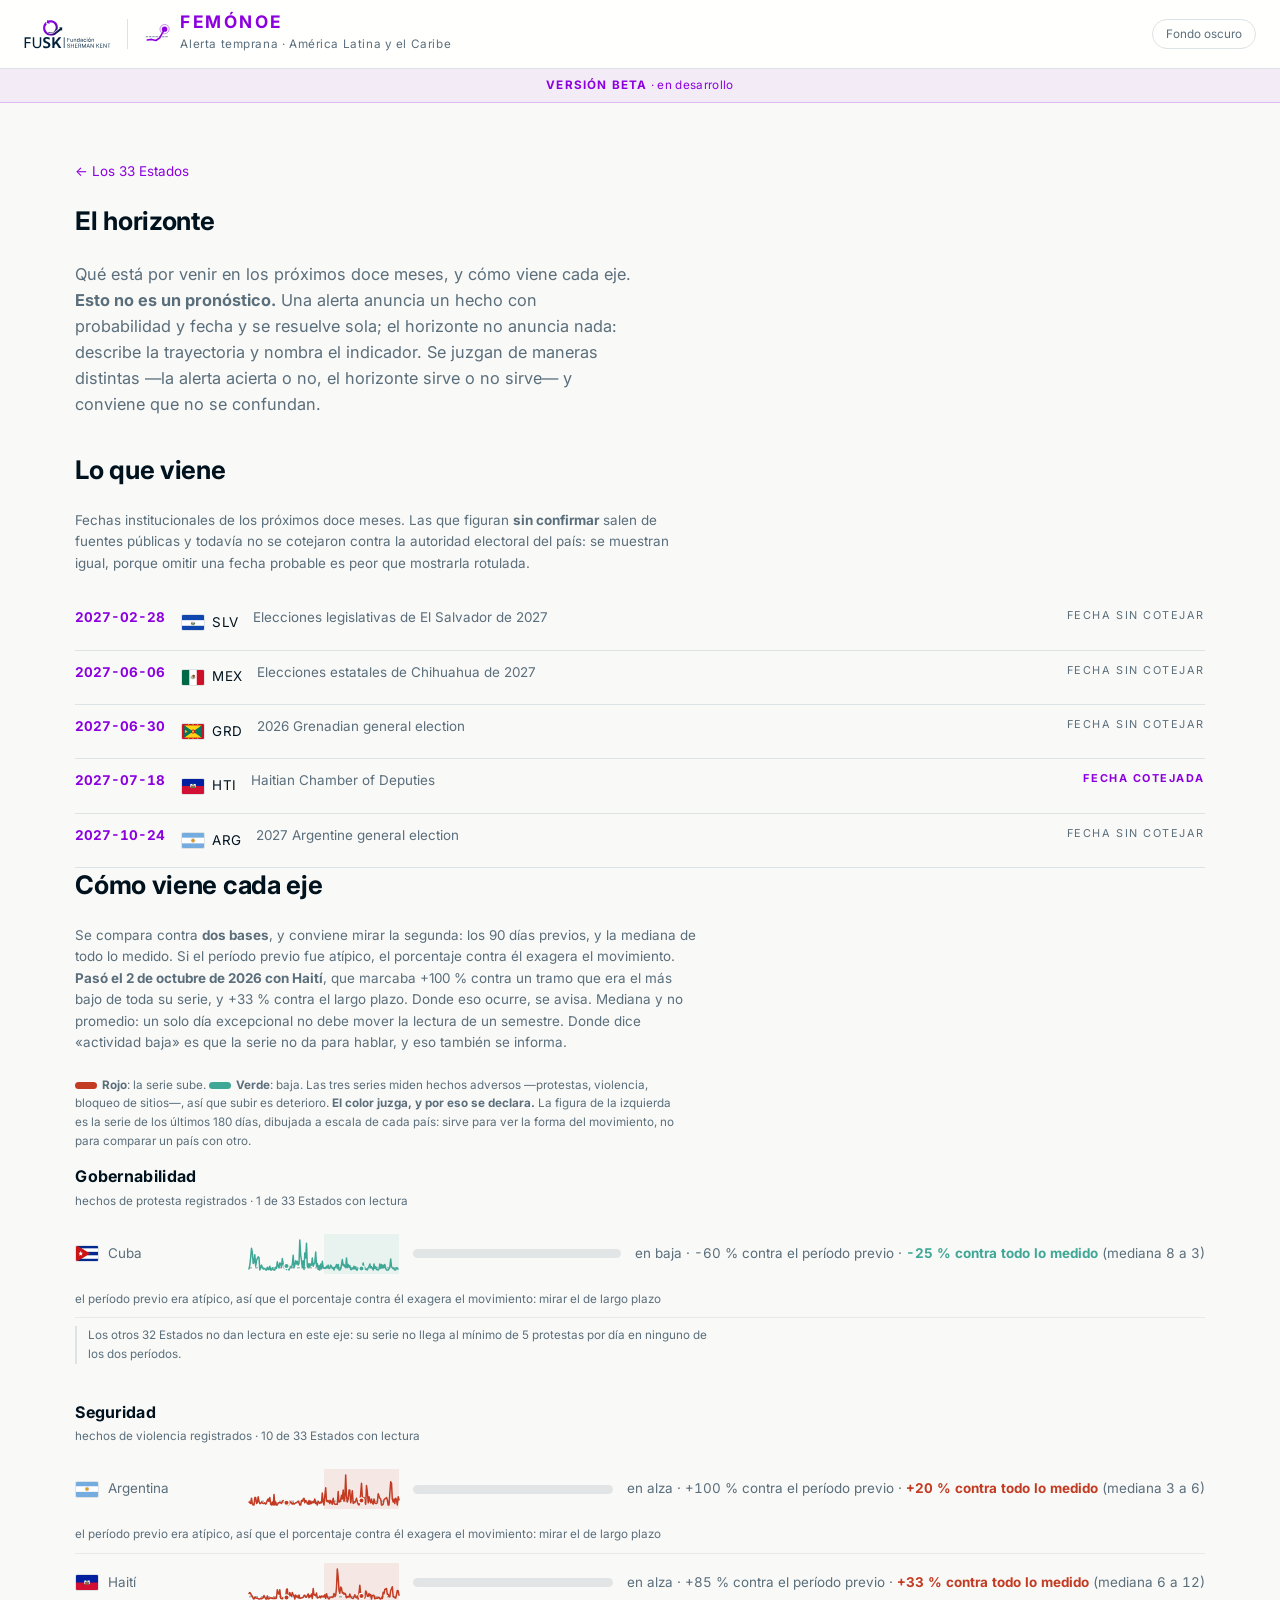
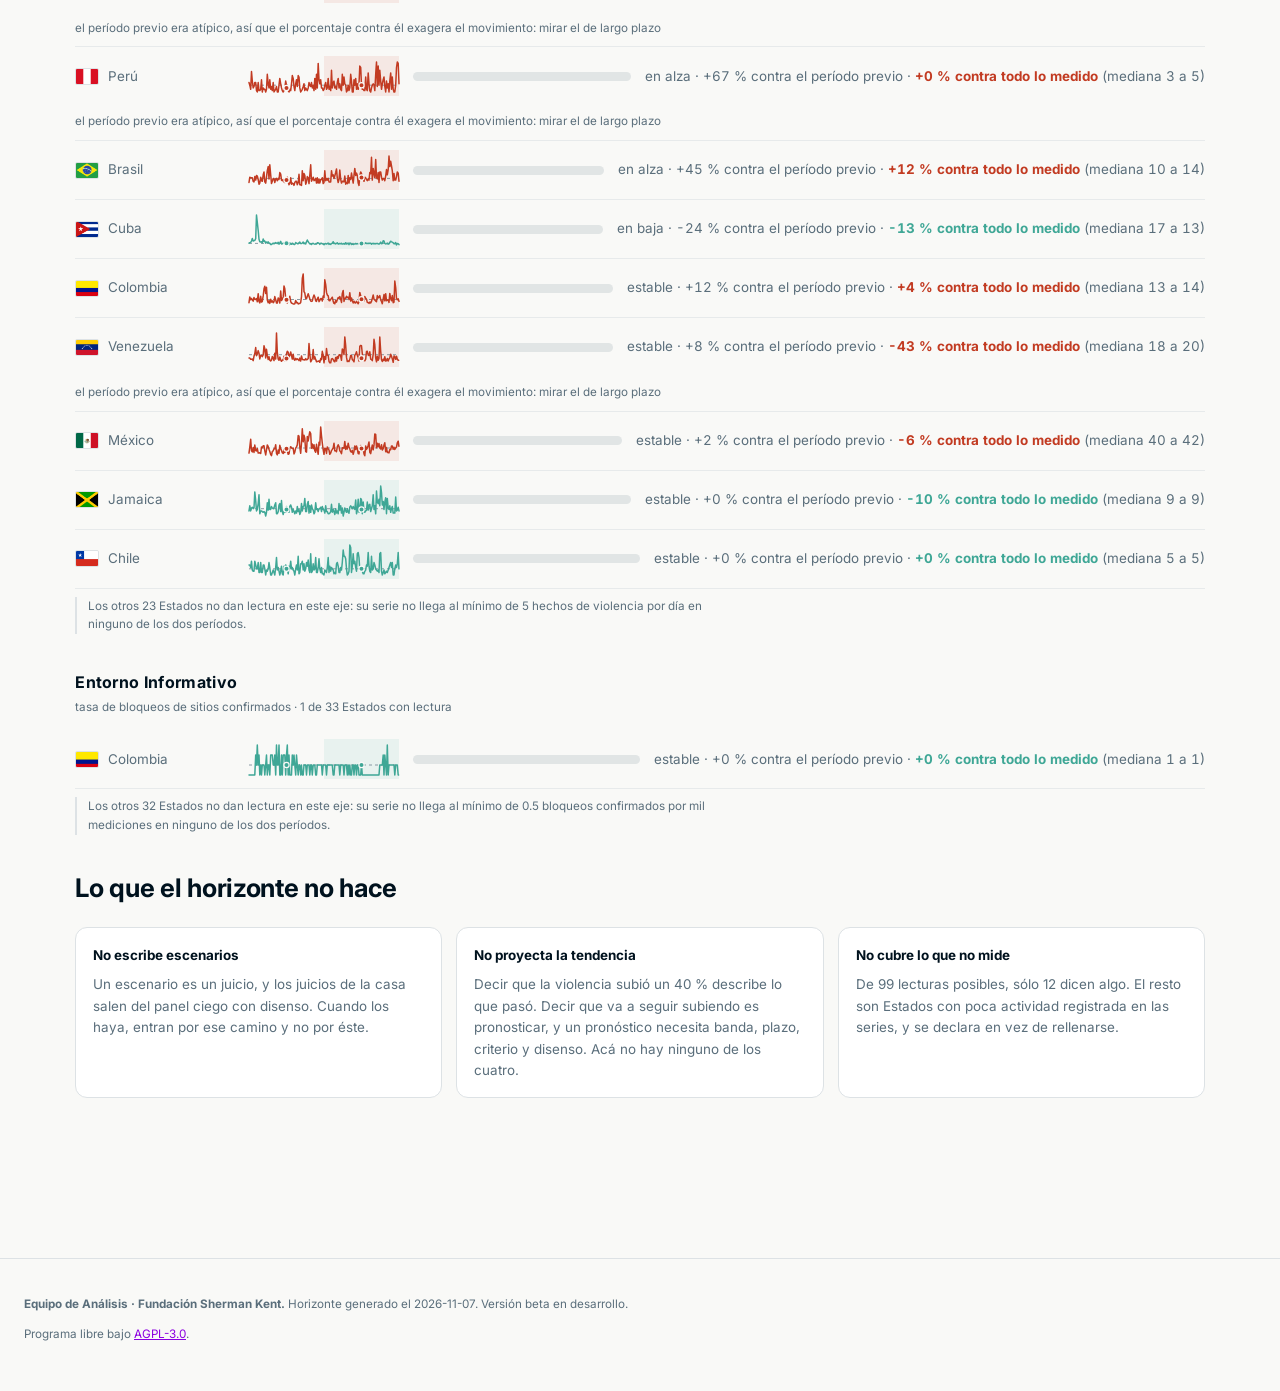
==== commit 7b516164: "Sitio 2026-11-07 16:10" ====
--- a/horizonte.html
+++ b/horizonte.html
@@ -92,7 +92,7 @@
     que figuran <b>sin confirmar</b> salen de fuentes públicas y todavía no se
     cotejaron contra la autoridad electoral del país: se muestran igual, porque
     omitir una fecha probable es peor que mostrarla rotulada.</p>
-  <ul class="calendario"><li><time>2026-11-05</time><span class="pais"><img class="bandera" src="banderas/GRD.png" alt="" width="24" height="17" loading="lazy"><span class="iso">GRD</span></span><span class="que">Grenadian House of Representatives</span><span class="sello ok">fecha cotejada</span></li><li><time>2026-12-13</time><span class="pais"><img class="bandera" src="banderas/HTI.png" alt="" width="24" height="17" loading="lazy"><span class="iso">HTI</span></span><span class="que">Haitian Presidency</span><span class="sello ok">fecha cotejada</span></li><li><time>2027-02-28</time><span class="pais"><img class="bandera" src="banderas/SLV.png" alt="" width="24" height="17" loading="lazy"><span class="iso">SLV</span></span><span class="que">Elecciones legislativas de El Salvador de 2027</span><span class="sello porconf">fecha sin cotejar</span></li><li><time>2027-06-06</time><span class="pais"><img class="bandera" src="banderas/MEX.png" alt="" width="24" height="17" loading="lazy"><span class="iso">MEX</span></span><span class="que">Elecciones estatales de Chihuahua de 2027</span><span class="sello porconf">fecha sin cotejar</span></li><li><time>2027-06-30</time><span class="pais"><img class="bandera" src="banderas/GRD.png" alt="" width="24" height="17" loading="lazy"><span class="iso">GRD</span></span><span class="que">2026 Grenadian general election</span><span class="sello porconf">fecha sin cotejar</span></li><li><time>2027-10-24</time><span class="pais"><img class="bandera" src="banderas/ARG.png" alt="" width="24" height="17" loading="lazy"><span class="iso">ARG</span></span><span class="que">2027 Argentine general election</span><span class="sello porconf">fecha sin cotejar</span></li></ul>
+  <ul class="calendario"><li><time>2027-02-28</time><span class="pais"><img class="bandera" src="banderas/SLV.png" alt="" width="24" height="17" loading="lazy"><span class="iso">SLV</span></span><span class="que">Elecciones legislativas de El Salvador de 2027</span><span class="sello porconf">fecha sin cotejar</span></li><li><time>2027-06-06</time><span class="pais"><img class="bandera" src="banderas/MEX.png" alt="" width="24" height="17" loading="lazy"><span class="iso">MEX</span></span><span class="que">Elecciones estatales de Chihuahua de 2027</span><span class="sello porconf">fecha sin cotejar</span></li><li><time>2027-06-30</time><span class="pais"><img class="bandera" src="banderas/GRD.png" alt="" width="24" height="17" loading="lazy"><span class="iso">GRD</span></span><span class="que">2026 Grenadian general election</span><span class="sello porconf">fecha sin cotejar</span></li><li><time>2027-07-18</time><span class="pais"><img class="bandera" src="banderas/HTI.png" alt="" width="24" height="17" loading="lazy"><span class="iso">HTI</span></span><span class="que">Haitian Chamber of Deputies</span><span class="sello ok">fecha cotejada</span></li><li><time>2027-10-24</time><span class="pais"><img class="bandera" src="banderas/ARG.png" alt="" width="24" height="17" loading="lazy"><span class="iso">ARG</span></span><span class="que">2027 Argentine general election</span><span class="sello porconf">fecha sin cotejar</span></li></ul>
 
   <h2>Cómo viene cada eje</h2>
   <p class="referencia">Se compara contra <b>dos bases</b>, y conviene mirar la
@@ -110,7 +110,7 @@
     de la izquierda es la serie de los últimos 180 días, dibujada a escala de
     cada país: sirve para ver la forma del movimiento, no para comparar un país
     con otro.</p>
-  <section class="bloque-eje"><h3>gobernabilidad</h3><p class="de-donde" title="serie: eventos_protesta">hechos de protesta registrados · 1 de 33 Estados con lectura</p><ul class="bandas"><li class="baja revela"><span class="banda"><img class="bandera" src="banderas/CUB.png" alt="" width="24" height="17" loading="lazy"><span>Cuba</span></span><svg class="chispa baja" viewBox="0 0 150 40" width="150" height="40" role="img"><title>Cuba · gobernabilidad. Los 180 días de la serie. El tramo sombreado es el período reciente, que se compara con el anterior: mediana 8 a 4. La línea punteada es la mediana de todo lo medido.</title><rect class="tramo" x="75.0" y="0" width="75.0" height="40"/><line class="mediana" x1="0" y1="33.8" x2="150" y2="33.8"/><polyline class="linea trazo" points="0.0,28.4 0.8,27.3 1.7,28.4 2.5,31.6 3.3,34.4 4.2,33.8 5.0,32.7 5.8,30.5 6.7,32.7 7.5,27.3 8.3,34.9 9.2,31.1 10.0,23.5 10.8,14.2 11.7,18.5 12.5,29.5 13.3,28.4 14.2,20.7 15.0,32.2 15.8,26.7 16.7,24.5 17.5,22.9 18.3,23.5 19.2,36.0 20.0,33.3 20.8,31.1 21.7,33.3 22.5,34.9 23.3,34.9 24.2,34.4 25.0,36.0 25.8,36.0 26.7,33.3 27.5,35.5 28.3,35.5 29.2,32.2 30.0,36.0 30.8,36.0 31.7,33.8 32.5,35.5 33.3,36.0 34.2,36.0 35.0,33.3 35.8,34.4 36.7,27.8 37.5,32.2 38.3,33.8 39.2,28.9 40.0,29.5 40.8,33.3 41.7,24.5 42.5,30.0 43.3,33.8 44.2,34.4 45.0,30.5 45.8,35.5 46.7,31.6 47.5,32.7 48.3,36.0 49.2,32.2 50.0,33.8 50.8,33.3 51.7,30.5 52.5,21.3 53.3,33.8 54.2,31.1 55.0,26.7 55.8,30.0 56.7,27.3 57.5,31.1 58.3,29.5 59.2,6.0 60.0,21.3 60.8,26.7 61.7,33.8 62.5,26.7 63.3,35.5 64.2,19.1 65.0,24.0 65.8,9.3 66.7,32.2 67.5,33.8 68.3,29.5 69.2,32.7 70.0,30.0 70.8,31.1 71.7,24.0 72.5,32.2 73.3,30.0 74.2,28.9 75.0,18.0 75.8,32.2 76.7,29.5 77.5,35.5 78.3,31.6 79.2,36.0 80.0,30.0 80.8,34.9 81.7,27.3 82.5,33.3 83.3,34.4 84.2,33.8 85.0,34.4 85.8,32.2 86.7,33.8 87.5,31.1 88.3,34.4 89.2,34.4 90.0,31.1 90.8,32.2 91.7,34.4 92.5,33.8 93.3,36.0 94.2,33.3 95.0,32.7 95.8,30.5 96.7,34.4 97.5,30.5 98.3,36.0 99.2,36.0 100.0,34.9 100.8,30.5 101.7,25.6 102.5,31.6 103.3,30.5 104.2,32.7 105.0,33.3 105.8,24.0 106.7,33.3 107.5,30.5 108.3,33.3 109.2,31.6 110.0,35.5 110.8,35.5 111.7,34.4 112.5,34.9 113.3,32.2 114.2,34.9 115.0,32.7 115.8,36.0 116.7,36.0 117.5,34.4 118.3,34.4 119.2,35.5 120.0,34.9 120.8,34.4 121.7,36.0 122.5,28.9 123.3,34.4 124.2,34.9 125.0,35.5 125.8,34.9 126.7,36.0 127.5,33.8 128.3,32.7 129.2,30.0 130.0,33.8 130.8,32.7 131.7,34.4 132.5,36.0 133.3,30.0 134.2,34.4 135.0,32.7 135.8,35.5 136.7,35.5 137.5,36.0 138.3,34.9 139.2,30.0 140.0,34.4 140.8,30.5 141.7,33.8 142.5,31.1 143.3,33.8 144.2,30.5 145.0,34.4 145.8,36.0 146.7,36.0 147.5,36.0 148.3,34.9 149.2,36.0 150.0,36.0" stroke-dasharray="692" style="--largo:692"/><circle class="punto" cx="37.5" cy="31.6" r="2.6"/><circle class="punto" cx="112.5" cy="33.8" r="2.6"/></svg><span class="riel"><span class="lleno avanza" style="--hasta:50%"></span></span><span class="cuenta">en baja · -50 % contra el período previo · <b>+0 % contra todo lo medido</b> (mediana 8 a 4)</span><span class="nota-fecha">el período previo era atípico, así que el porcentaje contra él exagera el movimiento: mirar el de largo plazo</span></li></ul><p class="callados">Los otros 32 Estados no dan lectura en este eje: su serie no llega al mínimo de 5 protestas por día en ninguno de los dos períodos.</p></section><section class="bloque-eje"><h3>seguridad</h3><p class="de-donde" title="serie: eventos_violencia">hechos de violencia registrados · 11 de 33 Estados con lectura</p><ul class="bandas"><li class="sube revela"><span class="banda"><img class="bandera" src="banderas/HTI.png" alt="" width="24" height="17" loading="lazy"><span>Haití</span></span><svg class="chispa sube" viewBox="0 0 150 40" width="150" height="40" role="img"><title>Haití · seguridad. Los 180 días de la serie. El tramo sombreado es el período reciente, que se compara con el anterior: mediana 6 a 12. La línea punteada es la mediana de todo lo medido.</title><rect class="tramo" x="75.0" y="0" width="75.0" height="40"/><line class="mediana" x1="0" y1="33.8" x2="150" y2="33.8"/><polyline class="linea trazo" points="0.0,35.2 0.8,35.0 1.7,34.2 2.5,33.2 3.3,35.8 4.2,34.5 5.0,34.8 5.8,24.2 6.7,22.8 7.5,34.8 8.3,30.5 9.2,29.5 10.0,30.5 10.8,32.8 11.7,33.0 12.5,35.5 13.3,36.0 14.2,34.0 15.0,35.0 15.8,35.2 16.7,35.0 17.5,35.8 18.3,36.0 19.2,36.0 20.0,35.2 20.8,35.8 21.7,35.2 22.5,34.8 23.3,32.5 24.2,34.0 25.0,36.0 25.8,36.0 26.7,33.0 27.5,36.0 28.3,35.8 29.2,35.2 30.0,34.8 30.8,35.0 31.7,35.5 32.5,35.0 33.3,35.8 34.2,34.8 35.0,35.5 35.8,35.0 36.7,26.8 37.5,30.0 38.3,31.2 39.2,26.8 40.0,35.2 40.8,35.5 41.7,35.8 42.5,34.5 43.3,35.5 44.2,35.5 45.0,35.2 45.8,26.5 46.7,26.0 47.5,34.5 48.3,33.8 49.2,29.5 50.0,32.5 50.8,33.2 51.7,29.5 52.5,32.0 53.3,32.5 54.2,36.0 55.0,32.0 55.8,34.0 56.7,33.0 57.5,35.0 58.3,32.0 59.2,35.2 60.0,35.2 60.8,34.8 61.7,34.8 62.5,34.2 63.3,32.5 64.2,32.2 65.0,34.0 65.8,34.2 66.7,32.5 67.5,31.0 68.3,34.8 69.2,32.5 70.0,33.5 70.8,31.0 71.7,35.5 72.5,25.5 73.3,32.0 74.2,32.0 75.0,32.5 75.8,30.0 76.7,35.0 77.5,34.5 78.3,34.5 79.2,33.0 80.0,34.8 80.8,33.0 81.7,33.8 82.5,33.0 83.3,34.0 84.2,31.8 85.0,35.2 85.8,30.8 86.7,33.8 87.5,35.2 88.3,36.0 89.2,34.8 90.0,34.2 90.8,33.8 91.7,34.5 92.5,33.8 93.3,30.5 94.2,33.0 95.0,32.5 95.8,24.5 96.7,6.0 97.5,14.2 98.3,27.5 99.2,30.2 100.0,24.0 100.8,25.2 101.7,30.0 102.5,29.5 103.3,31.2 104.2,30.2 105.0,31.5 105.8,34.8 106.7,34.0 107.5,33.5 108.3,34.2 109.2,31.0 110.0,33.5 110.8,34.8 111.7,35.2 112.5,35.5 113.3,34.0 114.2,31.8 115.0,34.2 115.8,34.8 116.7,33.0 117.5,36.0 118.3,30.2 119.2,22.2 120.0,31.0 120.8,32.0 121.7,35.2 122.5,31.0 123.3,33.8 124.2,35.0 125.0,28.0 125.8,29.2 126.7,33.2 127.5,33.2 128.3,30.5 129.2,32.5 130.0,31.5 130.8,36.0 131.7,32.8 132.5,32.2 133.3,32.5 134.2,35.8 135.0,35.2 135.8,35.0 136.7,35.2 137.5,34.8 138.3,34.2 139.2,35.5 140.0,36.0 140.8,34.8 141.7,35.5 142.5,29.2 143.3,30.8 144.2,26.5 145.0,26.0 145.8,25.5 146.7,31.2 147.5,31.2 148.3,33.5 149.2,36.0 150.0,36.0" stroke-dasharray="467" style="--largo:467"/><circle class="punto" cx="37.5" cy="34.5" r="2.6"/><circle class="punto" cx="112.5" cy="33.0" r="2.6"/></svg><span class="riel"><span class="lleno avanza" style="--hasta:100%"></span></span><span class="cuenta">en alza · +100 % contra el período previo · <b>+33 % contra todo lo medido</b> (mediana 6 a 12)</span><span class="nota-fecha">el período previo era atípico, así que el porcentaje contra él exagera el movimiento: mirar el de largo plazo</span></li><li class="sube revela"><span class="banda"><img class="bandera" src="banderas/PER.png" alt="" width="24" height="17" loading="lazy"><span>Perú</span></span><svg class="chispa sube" viewBox="0 0 150 40" width="150" height="40" role="img"><title>Perú · seguridad. Los 180 días de la serie. El tramo sombreado es el período reciente, que se compara con el anterior: mediana 3 a 5. La línea punteada es la mediana de todo lo medido.</title><rect class="tramo" x="75.0" y="0" width="75.0" height="40"/><line class="mediana" x1="0" y1="29.2" x2="150" y2="29.2"/><polyline class="linea trazo" points="0.0,29.2 0.8,33.3 1.7,27.8 2.5,30.5 3.3,14.2 4.2,33.3 5.0,27.8 5.8,30.5 6.7,34.6 7.5,36.0 8.3,26.5 9.2,29.2 10.0,33.3 10.8,15.5 11.7,25.1 12.5,31.9 13.3,30.5 14.2,26.5 15.0,26.5 15.8,34.6 16.7,36.0 17.5,26.5 18.3,34.6 19.2,34.6 20.0,33.3 20.8,23.7 21.7,36.0 22.5,31.9 23.3,33.3 24.2,33.3 25.0,36.0 25.8,33.3 26.7,18.3 27.5,27.8 28.3,31.9 29.2,23.7 30.0,33.3 30.8,30.5 31.7,34.6 32.5,26.5 33.3,36.0 34.2,34.6 35.0,33.3 35.8,30.5 36.7,36.0 37.5,36.0 38.3,29.2 39.2,22.4 40.0,27.8 40.8,31.9 41.7,34.6 42.5,36.0 43.3,34.6 44.2,31.9 45.0,25.1 45.8,29.2 46.7,33.3 47.5,34.6 48.3,36.0 49.2,33.3 50.0,34.6 50.8,27.8 51.7,19.6 52.5,22.4 53.3,30.5 54.2,34.6 55.0,27.8 55.8,23.7 56.7,30.5 57.5,19.6 58.3,21.0 59.2,31.9 60.0,36.0 60.8,34.6 61.7,33.3 62.5,30.5 63.3,27.8 64.2,34.6 65.0,31.9 65.8,33.3 66.7,34.6 67.5,31.9 68.3,26.5 69.2,29.2 70.0,30.5 70.8,26.5 71.7,31.9 72.5,29.2 73.3,34.6 74.2,22.4 75.0,33.3 75.8,18.3 76.7,31.9 77.5,7.4 78.3,23.7 79.2,27.8 80.0,23.7 80.8,31.9 81.7,31.9 82.5,34.6 83.3,33.3 84.2,29.2 85.0,26.5 85.8,33.3 86.7,31.9 87.5,22.4 88.3,33.3 89.2,30.5 90.0,34.6 90.8,14.2 91.7,31.9 92.5,26.5 93.3,25.1 94.2,31.9 95.0,30.5 95.8,33.3 96.7,26.5 97.5,22.4 98.3,31.9 99.2,27.8 100.0,33.3 100.8,34.6 101.7,18.3 102.5,29.2 103.3,21.0 104.2,27.8 105.0,29.2 105.8,36.0 106.7,34.6 107.5,29.2 108.3,34.6 109.2,31.9 110.0,18.3 110.8,25.1 111.7,36.0 112.5,36.0 113.3,23.7 114.2,29.2 115.0,22.4 115.8,33.3 116.7,27.8 117.5,33.3 118.3,27.8 119.2,10.1 120.0,11.5 120.8,29.2 121.7,33.3 122.5,33.3 123.3,34.6 124.2,34.6 125.0,21.0 125.8,33.3 126.7,34.6 127.5,16.9 128.3,27.8 129.2,34.6 130.0,36.0 130.8,31.9 131.7,29.2 132.5,27.8 133.3,29.2 134.2,34.6 135.0,18.3 135.8,6.0 136.7,30.5 137.5,10.1 138.3,29.2 139.2,14.2 140.0,25.1 140.8,33.3 141.7,27.8 142.5,23.7 143.3,21.0 144.2,30.5 145.0,36.0 145.8,25.1 146.7,31.9 147.5,27.8 148.3,36.0 149.2,36.0 150.0,36.0" stroke-dasharray="1160" style="--largo:1160"/><circle class="punto" cx="37.5" cy="31.9" r="2.6"/><circle class="punto" cx="112.5" cy="29.2" r="2.6"/></svg><span class="riel"><span class="lleno avanza" style="--hasta:67%"></span></span><span class="cuenta">en alza · +67 % contra el período previo · <b>+0 % contra todo lo medido</b> (mediana 3 a 5)</span><span class="nota-fecha">el período previo era atípico, así que el porcentaje contra él exagera el movimiento: mirar el de largo plazo</span></li><li class="sube revela"><span class="banda"><img class="bandera" src="banderas/ARG.png" alt="" width="24" height="17" loading="lazy"><span>Argentina</span></span><svg class="chispa sube" viewBox="0 0 150 40" width="150" height="40" role="img"><title>Argentina · seguridad. Los 180 días de la serie. El tramo sombreado es el período reciente, que se compara con el anterior: mediana 3 a 5. La línea punteada es la mediana de todo lo medido.</title><rect class="tramo" x="75.0" y="0" width="75.0" height="40"/><line class="mediana" x1="0" y1="32.2" x2="150" y2="32.2"/><polyline class="linea trazo" points="0.0,27.0 0.8,35.2 1.7,33.0 2.5,33.0 3.3,18.0 4.2,35.2 5.0,28.5 5.8,27.0 6.7,32.2 7.5,35.2 8.3,33.0 9.2,33.8 10.0,34.5 10.8,29.2 11.7,34.5 12.5,36.0 13.3,36.0 14.2,28.5 15.0,28.5 15.8,34.5 16.7,33.8 17.5,27.8 18.3,32.2 19.2,34.5 20.0,34.5 20.8,33.0 21.7,33.8 22.5,34.5 23.3,34.5 24.2,33.8 25.0,35.2 25.8,33.8 26.7,31.5 27.5,30.0 28.3,32.2 29.2,28.5 30.0,35.2 30.8,36.0 31.7,33.0 32.5,36.0 33.3,25.5 34.2,36.0 35.0,33.0 35.8,36.0 36.7,36.0 37.5,33.8 38.3,33.8 39.2,33.8 40.0,33.8 40.8,34.5 41.7,33.0 42.5,31.5 43.3,33.8 44.2,32.2 45.0,31.5 45.8,35.2 46.7,34.5 47.5,36.0 48.3,35.2 49.2,32.2 50.0,33.8 50.8,33.8 51.7,35.2 52.5,33.8 53.3,35.2 54.2,34.5 55.0,33.8 55.8,33.8 56.7,33.0 57.5,32.2 58.3,33.8 59.2,36.0 60.0,36.0 60.8,31.5 61.7,32.2 62.5,30.0 63.3,29.2 64.2,33.8 65.0,31.5 65.8,32.2 66.7,34.5 67.5,35.2 68.3,31.5 69.2,35.2 70.0,32.2 70.8,34.5 71.7,33.8 72.5,32.2 73.3,33.8 74.2,30.0 75.0,34.5 75.8,33.8 76.7,36.0 77.5,32.2 78.3,33.8 79.2,34.5 80.0,33.0 80.8,33.8 81.7,24.0 82.5,33.0 83.3,36.0 84.2,27.0 85.0,18.8 85.8,32.2 86.7,31.5 87.5,33.0 88.3,31.5 89.2,34.5 90.0,31.5 90.8,33.0 91.7,35.2 92.5,29.2 93.3,33.8 94.2,35.2 95.0,35.2 95.8,35.2 96.7,35.2 97.5,22.5 98.3,33.0 99.2,33.0 100.0,30.8 100.8,26.2 101.7,30.0 102.5,21.0 103.3,32.2 104.2,30.0 105.0,6.0 105.8,27.0 106.7,33.0 107.5,30.0 108.3,21.0 109.2,21.0 110.0,33.8 110.8,28.5 111.7,21.8 112.5,34.5 113.3,33.0 114.2,33.8 115.0,31.5 115.8,29.2 116.7,33.0 117.5,35.2 118.3,36.0 119.2,33.8 120.0,24.8 120.8,14.2 121.7,27.8 122.5,31.5 123.3,28.5 124.2,32.2 125.0,35.2 125.8,16.5 126.7,22.5 127.5,33.8 128.3,27.8 129.2,30.8 130.0,33.8 130.8,30.0 131.7,33.8 132.5,35.2 133.3,30.0 134.2,33.8 135.0,34.5 135.8,34.5 136.7,33.8 137.5,24.8 138.3,27.0 139.2,29.2 140.0,30.0 140.8,36.0 141.7,36.0 142.5,35.2 143.3,30.8 144.2,30.0 145.0,29.2 145.8,28.5 146.7,30.8 147.5,36.0 148.3,36.0 149.2,36.0 150.0,36.0" stroke-dasharray="691" style="--largo:691"/><circle class="punto" cx="37.5" cy="33.8" r="2.6"/><circle class="punto" cx="112.5" cy="32.2" r="2.6"/></svg><span class="riel"><span class="lleno avanza" style="--hasta:67%"></span></span><span class="cuenta">en alza · +67 % contra el período previo · <b>+0 % contra todo lo medido</b> (mediana 3 a 5)</span><span class="nota-fecha">el período previo era atípico, así que el porcentaje contra él exagera el movimiento: mirar el de largo plazo</span></li><li class="baja revela"><span class="banda"><img class="bandera" src="banderas/SLV.png" alt="" width="24" height="17" loading="lazy"><span>El Salvador</span></span><svg class="chispa baja" viewBox="0 0 150 40" width="150" height="40" role="img"><title>El Salvador · seguridad. Los 180 días de la serie. El tramo sombreado es el período reciente, que se compara con el anterior: mediana 5 a 3. La línea punteada es la mediana de todo lo medido.</title><rect class="tramo" x="75.0" y="0" width="75.0" height="40"/><line class="mediana" x1="0" y1="33.6" x2="150" y2="33.6"/><polyline class="linea trazo" points="0.0,31.6 0.8,30.2 1.7,30.7 2.5,35.0 3.3,27.8 4.2,28.3 5.0,30.7 5.8,29.7 6.7,32.1 7.5,36.0 8.3,31.2 9.2,28.3 10.0,29.2 10.8,34.1 11.7,35.0 12.5,33.6 13.3,34.5 14.2,33.1 15.0,36.0 15.8,31.6 16.7,34.1 17.5,29.2 18.3,34.5 19.2,35.5 20.0,36.0 20.8,33.6 21.7,28.3 22.5,27.8 23.3,28.3 24.2,29.7 25.0,36.0 25.8,33.6 26.7,26.8 27.5,23.4 28.3,31.2 29.2,35.0 30.0,30.2 30.8,33.6 31.7,33.6 32.5,35.0 33.3,31.2 34.2,31.2 35.0,33.1 35.8,35.5 36.7,36.0 37.5,32.1 38.3,33.6 39.2,36.0 40.0,33.6 40.8,35.0 41.7,35.0 42.5,36.0 43.3,35.5 44.2,35.5 45.0,32.6 45.8,31.2 46.7,34.1 47.5,34.5 48.3,36.0 49.2,36.0 50.0,29.2 50.8,33.1 51.7,34.5 52.5,35.0 53.3,35.0 54.2,35.5 55.0,34.1 55.8,32.6 56.7,35.0 57.5,30.7 58.3,34.1 59.2,36.0 60.0,35.5 60.8,35.5 61.7,34.1 62.5,30.2 63.3,35.0 64.2,32.1 65.0,32.6 65.8,36.0 66.7,35.5 67.5,32.6 68.3,36.0 69.2,35.5 70.0,32.6 70.8,33.6 71.7,36.0 72.5,33.1 73.3,35.5 74.2,33.6 75.0,32.1 75.8,33.6 76.7,33.1 77.5,36.0 78.3,33.1 79.2,31.2 80.0,34.5 80.8,34.5 81.7,34.1 82.5,35.5 83.3,36.0 84.2,31.6 85.0,35.5 85.8,34.5 86.7,36.0 87.5,35.5 88.3,32.6 89.2,34.5 90.0,34.5 90.8,34.5 91.7,28.3 92.5,28.3 93.3,33.6 94.2,35.0 95.0,35.0 95.8,35.5 96.7,34.5 97.5,34.1 98.3,34.1 99.2,35.0 100.0,36.0 100.8,36.0 101.7,35.0 102.5,35.0 103.3,29.7 104.2,34.5 105.0,33.1 105.8,30.7 106.7,30.7 107.5,33.1 108.3,35.0 109.2,31.6 110.0,30.7 110.8,33.6 111.7,36.0 112.5,35.5 113.3,36.0 114.2,6.0 115.0,27.8 115.8,35.5 116.7,34.1 117.5,36.0 118.3,35.0 119.2,31.2 120.0,34.5 120.8,35.5 121.7,35.0 122.5,31.2 123.3,34.5 124.2,35.5 125.0,35.5 125.8,35.0 126.7,33.1 127.5,36.0 128.3,35.0 129.2,36.0 130.0,36.0 130.8,32.1 131.7,33.1 132.5,34.5 133.3,34.5 134.2,33.1 135.0,33.1 135.8,35.5 136.7,32.6 137.5,34.5 138.3,32.1 139.2,29.2 140.0,35.0 140.8,34.5 141.7,34.5 142.5,29.7 143.3,32.1 144.2,27.3 145.0,27.8 145.8,27.8 146.7,32.6 147.5,31.2 148.3,32.1 149.2,36.0 150.0,36.0" stroke-dasharray="481" style="--largo:481"/><circle class="punto" cx="37.5" cy="33.6" r="2.6"/><circle class="punto" cx="112.5" cy="34.5" r="2.6"/></svg><span class="riel"><span class="lleno avanza" style="--hasta:40%"></span></span><span class="cuenta">en baja · -40 % contra el período previo · <b>-40 % contra todo lo medido</b> (mediana 5 a 3)</span></li><li class="baja revela"><span class="banda"><img class="bandera" src="banderas/CUB.png" alt="" width="24" height="17" loading="lazy"><span>Cuba</span></span><svg class="chispa baja" viewBox="0 0 150 40" width="150" height="40" role="img"><title>Cuba · seguridad. Los 180 días de la serie. El tramo sombreado es el período reciente, que se compara con el anterior: mediana 18 a 13. La línea punteada es la mediana de todo lo medido.</title><rect class="tramo" x="75.0" y="0" width="75.0" height="40"/><line class="mediana" x1="0" y1="34.4" x2="150" y2="34.4"/><polyline class="linea trazo" points="0.0,34.7 0.8,32.9 1.7,31.6 2.5,33.8 3.3,34.1 4.2,33.7 5.0,32.7 5.8,33.5 6.7,34.6 7.5,32.0 8.3,34.2 9.2,33.7 10.0,33.4 10.8,32.0 11.7,29.4 12.5,32.0 13.3,31.7 14.2,31.3 15.0,29.7 15.8,6.0 16.7,13.4 17.5,21.5 18.3,30.3 19.2,32.7 20.0,32.9 20.8,32.8 21.7,33.8 22.5,30.0 23.3,32.3 24.2,32.1 25.0,34.1 25.8,33.0 26.7,33.7 27.5,32.9 28.3,34.1 29.2,34.2 30.0,35.5 30.8,35.6 31.7,34.7 32.5,34.2 33.3,34.8 34.2,34.2 35.0,33.6 35.8,34.2 36.7,34.6 37.5,33.3 38.3,35.2 39.2,33.9 40.0,32.3 40.8,34.9 41.7,34.7 42.5,34.3 43.3,33.8 44.2,35.0 45.0,34.5 45.8,34.5 46.7,34.7 47.5,34.3 48.3,35.9 49.2,33.8 50.0,35.2 50.8,35.2 51.7,34.2 52.5,35.1 53.3,35.4 54.2,35.5 55.0,33.5 55.8,34.2 56.7,34.7 57.5,34.7 58.3,33.8 59.2,33.0 60.0,34.6 60.8,34.5 61.7,34.1 62.5,33.1 63.3,34.8 64.2,34.1 65.0,34.9 65.8,32.8 66.7,31.0 67.5,32.8 68.3,33.9 69.2,34.9 70.0,34.8 70.8,35.5 71.7,34.4 72.5,34.3 73.3,34.8 74.2,35.2 75.0,34.9 75.8,35.1 76.7,33.8 77.5,33.8 78.3,34.3 79.2,35.4 80.0,34.3 80.8,34.3 81.7,34.8 82.5,35.1 83.3,35.8 84.2,34.7 85.0,34.5 85.8,35.1 86.7,34.7 87.5,34.1 88.3,35.4 89.2,34.9 90.0,35.5 90.8,34.4 91.7,34.3 92.5,32.7 93.3,34.6 94.2,34.3 95.0,35.0 95.8,34.4 96.7,33.7 97.5,35.2 98.3,34.7 99.2,34.6 100.0,34.8 100.8,34.3 101.7,35.1 102.5,34.9 103.3,34.5 104.2,35.2 105.0,33.7 105.8,35.0 106.7,34.7 107.5,34.1 108.3,35.6 109.2,34.1 110.0,34.3 110.8,35.5 111.7,34.9 112.5,35.5 113.3,35.1 114.2,35.1 115.0,34.4 115.8,34.9 116.7,34.8 117.5,34.8 118.3,35.0 119.2,35.0 120.0,33.9 120.8,34.6 121.7,35.4 122.5,34.5 123.3,35.1 124.2,34.4 125.0,33.8 125.8,34.6 126.7,34.6 127.5,34.2 128.3,34.6 129.2,34.3 130.0,34.3 130.8,35.2 131.7,34.6 132.5,34.2 133.3,34.9 134.2,34.5 135.0,34.9 135.8,34.6 136.7,34.5 137.5,34.9 138.3,35.0 139.2,34.5 140.0,33.1 140.8,34.8 141.7,34.6 142.5,31.8 143.3,32.0 144.2,34.4 145.0,35.0 145.8,34.6 146.7,34.1 147.5,35.2 148.3,34.8 149.2,36.0 150.0,36.0" stroke-dasharray="271" style="--largo:271"/><circle class="punto" cx="37.5" cy="34.1" r="2.6"/><circle class="punto" cx="112.5" cy="34.6" r="2.6"/></svg><span class="riel"><span class="lleno avanza" style="--hasta:28%"></span></span><span class="cuenta">en baja · -28 % contra el período previo · <b>-13 % contra todo lo medido</b> (mediana 18 a 13)</span></li><li class="sube revela"><span class="banda"><img class="bandera" src="banderas/BRA.png" alt="" width="24" height="17" loading="lazy"><span>Brasil</span></span><svg class="chispa sube" viewBox="0 0 150 40" width="150" height="40" role="img"><title>Brasil · seguridad. Los 180 días de la serie. El tramo sombreado es el período reciente, que se compara con el anterior: mediana 10 a 13. La línea punteada es la mediana de todo lo medido.</title><rect class="tramo" x="75.0" y="0" width="75.0" height="40"/><line class="mediana" x1="0" y1="28.4" x2="150" y2="28.4"/><polyline class="linea trazo" points="0.0,23.1 0.8,34.2 1.7,24.8 2.5,18.9 3.3,21.3 4.2,24.2 5.0,27.2 5.8,22.5 6.7,34.8 7.5,31.9 8.3,32.5 9.2,27.2 10.0,27.8 10.8,27.8 11.7,27.8 12.5,31.3 13.3,31.9 14.2,26.6 15.0,30.1 15.8,25.4 16.7,26.0 17.5,29.5 18.3,34.2 19.2,33.1 20.0,27.2 20.8,30.7 21.7,31.3 22.5,24.8 23.3,21.9 24.2,31.9 25.0,33.1 25.8,27.2 26.7,20.7 27.5,16.6 28.3,28.9 29.2,14.8 30.0,24.8 30.8,33.6 31.7,31.3 32.5,28.4 33.3,28.9 34.2,32.5 35.0,28.9 35.8,28.4 36.7,30.7 37.5,28.4 38.3,29.5 39.2,22.5 40.0,24.2 40.8,30.1 41.7,30.7 42.5,29.5 43.3,31.9 44.2,32.5 45.0,31.3 45.8,30.1 46.7,27.2 47.5,31.9 48.3,34.8 49.2,33.1 50.0,27.8 50.8,34.2 51.7,33.1 52.5,33.6 53.3,35.4 54.2,32.5 55.0,31.3 55.8,31.3 56.7,34.8 57.5,32.5 58.3,24.2 59.2,34.8 60.0,34.8 60.8,35.4 61.7,20.7 62.5,30.7 63.3,23.6 64.2,25.4 65.0,34.2 65.8,31.9 66.7,26.6 67.5,27.8 68.3,33.6 69.2,25.4 70.0,14.8 70.8,31.3 71.7,29.5 72.5,27.2 73.3,30.7 74.2,30.1 75.0,28.4 75.8,33.1 76.7,27.8 77.5,33.1 78.3,28.9 79.2,33.1 80.0,29.5 80.8,29.5 81.7,27.8 82.5,33.6 83.3,32.5 84.2,20.7 85.0,30.7 85.8,28.4 86.7,30.1 87.5,28.4 88.3,31.9 89.2,31.9 90.0,31.9 90.8,20.7 91.7,26.0 92.5,24.8 93.3,28.4 94.2,26.0 95.0,22.5 95.8,18.9 96.7,28.4 97.5,32.5 98.3,29.5 99.2,20.1 100.0,29.5 100.8,33.1 101.7,31.3 102.5,31.3 103.3,31.9 104.2,26.0 105.0,34.2 105.8,32.5 106.7,33.6 107.5,25.4 108.3,33.1 109.2,27.8 110.0,29.5 110.8,23.1 111.7,27.8 112.5,33.1 113.3,25.4 114.2,18.4 115.0,25.4 115.8,23.1 116.7,25.4 117.5,33.1 118.3,35.4 119.2,26.0 120.0,21.9 120.8,23.6 121.7,28.4 122.5,26.6 123.3,31.3 124.2,27.2 125.0,27.8 125.8,29.5 126.7,30.7 127.5,28.9 128.3,30.1 129.2,22.5 130.0,23.6 130.8,7.2 131.7,30.1 132.5,18.4 133.3,23.6 134.2,27.8 135.0,9.5 135.8,27.2 136.7,28.9 137.5,22.5 138.3,32.5 139.2,21.9 140.0,21.9 140.8,27.2 141.7,30.1 142.5,28.4 143.3,28.4 144.2,30.7 145.0,26.0 145.8,19.5 146.7,24.8 147.5,19.5 148.3,6.0 149.2,36.0 150.0,36.0" stroke-dasharray="894" style="--largo:894"/><circle class="punto" cx="37.5" cy="29.8" r="2.6"/><circle class="punto" cx="112.5" cy="28.4" r="2.6"/></svg><span class="riel"><span class="lleno avanza" style="--hasta:24%"></span></span><span class="cuenta">en alza · +24 % contra el período previo · <b>+0 % contra todo lo medido</b> (mediana 10 a 13)</span></li><li class="baja revela"><span class="banda"><img class="bandera" src="banderas/CHL.png" alt="" width="24" height="17" loading="lazy"><span>Chile</span></span><svg class="chispa baja" viewBox="0 0 150 40" width="150" height="40" role="img"><title>Chile · seguridad. Los 180 días de la serie. El tramo sombreado es el período reciente, que se compara con el anterior: mediana 5 a 4. La línea punteada es la mediana de todo lo medido.</title><rect class="tramo" x="75.0" y="0" width="75.0" height="40"/><line class="mediana" x1="0" y1="29.8" x2="150" y2="29.8"/><polyline class="linea trazo" points="0.0,32.2 0.8,33.5 1.7,33.5 2.5,27.2 3.3,29.8 4.2,23.5 5.0,31.0 5.8,26.0 6.7,27.2 7.5,29.8 8.3,26.0 9.2,26.0 10.0,28.5 10.8,22.2 11.7,31.0 12.5,32.2 13.3,32.2 14.2,22.2 15.0,26.0 15.8,29.8 16.7,29.8 17.5,23.5 18.3,33.5 19.2,33.5 20.0,23.5 20.8,33.5 21.7,33.5 22.5,26.0 23.3,26.0 24.2,29.8 25.0,36.0 25.8,31.0 26.7,32.2 27.5,29.8 28.3,23.5 29.2,28.5 30.0,36.0 30.8,36.0 31.7,33.5 32.5,31.0 33.3,33.5 34.2,36.0 35.0,28.5 35.8,18.5 36.7,31.0 37.5,28.5 38.3,32.2 39.2,36.0 40.0,32.2 40.8,27.2 41.7,34.8 42.5,36.0 43.3,27.2 44.2,31.0 45.0,26.0 45.8,27.2 46.7,28.5 47.5,34.8 48.3,27.2 49.2,29.8 50.0,22.2 50.8,29.8 51.7,28.5 52.5,31.0 53.3,32.2 54.2,36.0 55.0,29.8 55.8,26.0 56.7,31.0 57.5,17.2 58.3,34.8 59.2,33.5 60.0,24.8 60.8,24.8 61.7,22.2 62.5,31.0 63.3,24.8 64.2,32.2 65.0,29.8 65.8,23.5 66.7,27.2 67.5,21.0 68.3,31.0 69.2,33.5 70.0,14.8 70.8,33.5 71.7,32.2 72.5,24.8 73.3,31.0 74.2,29.8 75.0,18.5 75.8,33.5 76.7,33.5 77.5,28.5 78.3,19.8 79.2,29.8 80.0,33.5 80.8,28.5 81.7,34.8 82.5,34.8 83.3,36.0 84.2,31.0 85.0,32.2 85.8,33.5 86.7,28.5 87.5,18.5 88.3,33.5 89.2,27.2 90.0,32.2 90.8,28.5 91.7,29.8 92.5,31.0 93.3,34.8 94.2,33.5 95.0,34.8 95.8,24.8 96.7,23.5 97.5,27.2 98.3,33.5 99.2,33.5 100.0,28.5 100.8,31.0 101.7,23.5 102.5,11.0 103.3,17.2 104.2,17.2 105.0,19.8 105.8,29.8 106.7,36.0 107.5,34.8 108.3,32.2 109.2,6.0 110.0,8.5 110.8,33.5 111.7,27.2 112.5,14.8 113.3,24.8 114.2,22.2 115.0,28.5 115.8,32.2 116.7,14.8 117.5,13.5 118.3,18.5 119.2,31.0 120.0,28.5 120.8,28.5 121.7,32.2 122.5,34.8 123.3,34.8 124.2,32.2 125.0,31.0 125.8,26.0 126.7,27.2 127.5,13.5 128.3,27.2 129.2,32.2 130.0,33.5 130.8,17.2 131.7,31.0 132.5,29.8 133.3,23.5 134.2,26.0 135.0,29.8 135.8,31.0 136.7,32.2 137.5,31.0 138.3,33.5 139.2,14.8 140.0,13.5 140.8,32.2 141.7,36.0 142.5,33.5 143.3,31.0 144.2,34.8 145.0,33.5 145.8,32.2 146.7,33.5 147.5,31.0 148.3,28.5 149.2,36.0 150.0,36.0" stroke-dasharray="985" style="--largo:985"/><circle class="punto" cx="37.5" cy="29.8" r="2.6"/><circle class="punto" cx="112.5" cy="31.0" r="2.6"/></svg><span class="riel"><span class="lleno avanza" style="--hasta:20%"></span></span><span class="cuenta">en baja · -20 % contra el período previo · <b>-20 % contra todo lo medido</b> (mediana 5 a 4)</span></li><li class="sube revela"><span class="banda"><img class="bandera" src="banderas/JAM.png" alt="" width="24" height="17" loading="lazy"><span>Jamaica</span></span><svg class="chispa sube" viewBox="0 0 150 40" width="150" height="40" role="img"><title>Jamaica · seguridad. Los 180 días de la serie. El tramo sombreado es el período reciente, que se compara con el anterior: mediana 9 a 10. La línea punteada es la mediana de todo lo medido.</title><rect class="tramo" x="75.0" y="0" width="75.0" height="40"/><line class="mediana" x1="0" y1="28.7" x2="150" y2="28.7"/><polyline class="linea trazo" points="0.0,21.4 0.8,26.5 1.7,26.5 2.5,33.8 3.3,26.5 4.2,28.7 5.0,22.8 5.8,27.2 6.7,28.7 7.5,29.4 8.3,30.9 9.2,25.8 10.0,30.9 10.8,28.0 11.7,27.2 12.5,28.7 13.3,28.0 14.2,11.9 15.0,20.6 15.8,30.9 16.7,29.4 17.5,23.6 18.3,14.8 19.2,33.8 20.0,30.9 20.8,30.9 21.7,31.6 22.5,32.3 23.3,31.6 24.2,32.3 25.0,36.0 25.8,32.3 26.7,22.8 27.5,30.1 28.3,19.2 29.2,29.4 30.0,29.4 30.8,26.5 31.7,28.0 32.5,28.7 33.3,28.0 34.2,25.0 35.0,22.8 35.8,33.8 36.7,33.8 37.5,31.6 38.3,25.0 39.2,23.6 40.0,31.6 40.8,20.6 41.7,31.6 42.5,34.5 43.3,30.9 44.2,32.3 45.0,32.3 45.8,26.5 46.7,28.7 47.5,31.6 48.3,32.3 49.2,26.5 50.0,25.0 50.8,27.2 51.7,32.3 52.5,29.4 53.3,31.6 54.2,33.8 55.0,30.9 55.8,33.1 56.7,26.5 57.5,31.6 58.3,29.4 59.2,34.5 60.0,32.3 60.8,23.6 61.7,30.9 62.5,26.5 63.3,25.8 64.2,18.4 65.0,31.6 65.8,31.6 66.7,24.3 67.5,21.4 68.3,33.1 69.2,25.8 70.0,32.3 70.8,25.0 71.7,28.7 72.5,30.1 73.3,33.8 74.2,32.3 75.0,22.8 75.8,29.4 76.7,28.7 77.5,31.6 78.3,28.7 79.2,28.7 80.0,27.2 80.8,31.6 81.7,26.5 82.5,29.4 83.3,30.1 84.2,33.1 85.0,25.8 85.8,31.6 86.7,31.6 87.5,33.8 88.3,33.8 89.2,33.1 90.0,31.6 90.8,24.3 91.7,32.3 92.5,29.4 93.3,31.6 94.2,34.5 95.0,28.7 95.8,33.1 96.7,30.9 97.5,33.8 98.3,23.6 99.2,30.1 100.0,25.8 100.8,33.1 101.7,28.0 102.5,36.0 103.3,32.3 104.2,28.0 105.0,30.9 105.8,32.3 106.7,28.7 107.5,32.3 108.3,33.1 109.2,27.2 110.0,25.8 110.8,27.2 111.7,28.7 112.5,26.5 113.3,28.0 114.2,29.4 115.0,19.9 115.8,33.8 116.7,30.9 117.5,19.2 118.3,32.3 119.2,30.1 120.0,18.4 120.8,19.9 121.7,33.8 122.5,22.1 123.3,31.6 124.2,32.3 125.0,30.9 125.8,30.1 126.7,22.1 127.5,30.1 128.3,25.0 129.2,24.3 130.0,31.6 130.8,28.7 131.7,25.8 132.5,14.8 133.3,29.4 134.2,25.8 135.0,33.8 135.8,11.1 136.7,22.1 137.5,23.6 138.3,19.2 139.2,25.8 140.0,6.0 140.8,12.6 141.7,25.0 142.5,21.4 143.3,29.4 144.2,22.1 145.0,17.7 145.8,33.8 146.7,18.4 147.5,28.0 148.3,29.4 149.2,36.0 150.0,36.0" stroke-dasharray="937" style="--largo:937"/><circle class="punto" cx="37.5" cy="29.4" r="2.6"/><circle class="punto" cx="112.5" cy="28.7" r="2.6"/></svg><span class="riel"><span class="lleno avanza" style="--hasta:11%"></span></span><span class="cuenta">estable · +11 % contra el período previo · <b>+0 % contra todo lo medido</b> (mediana 9 a 10)</span></li><li class="sube revela"><span class="banda"><img class="bandera" src="banderas/VEN.png" alt="" width="24" height="17" loading="lazy"><span>Venezuela</span></span><svg class="chispa sube" viewBox="0 0 150 40" width="150" height="40" role="img"><title>Venezuela · seguridad. Los 180 días de la serie. El tramo sombreado es el período reciente, que se compara con el anterior: mediana 18 a 19. La línea punteada es la mediana de todo lo medido.</title><rect class="tramo" x="75.0" y="0" width="75.0" height="40"/><line class="mediana" x1="0" y1="27.5" x2="150" y2="27.5"/><polyline class="linea trazo" points="0.0,30.1 0.8,33.6 1.7,33.8 2.5,30.9 3.3,34.3 4.2,32.3 5.0,32.1 5.8,31.1 6.7,31.9 7.5,34.3 8.3,31.1 9.2,31.1 10.0,32.3 10.8,32.3 11.7,32.1 12.5,33.6 13.3,29.2 14.2,26.5 15.0,20.6 15.8,28.7 16.7,26.7 17.5,23.6 18.3,26.2 19.2,31.9 20.0,28.2 20.8,28.4 21.7,29.7 22.5,27.7 23.3,18.7 24.2,21.6 25.0,30.9 25.8,22.3 26.7,28.4 27.5,32.6 28.3,29.7 29.2,33.1 30.0,34.0 30.8,33.1 31.7,29.4 32.5,31.4 33.3,33.6 34.2,26.2 35.0,32.1 35.8,6.0 36.7,25.3 37.5,32.1 38.3,33.3 39.2,30.1 40.0,32.8 40.8,34.3 41.7,33.1 42.5,33.1 43.3,29.2 44.2,33.6 45.0,33.1 45.8,27.0 46.7,24.3 47.5,25.3 48.3,30.1 49.2,28.4 50.0,25.0 50.8,28.7 51.7,32.1 52.5,27.2 53.3,32.3 54.2,33.3 55.0,31.4 55.8,32.6 56.7,31.9 57.5,32.6 58.3,33.6 59.2,31.1 60.0,34.0 60.8,28.9 61.7,32.1 62.5,32.8 63.3,32.8 64.2,33.1 65.0,31.6 65.8,32.8 66.7,32.6 67.5,31.6 68.3,16.5 69.2,27.2 70.0,34.8 70.8,33.6 71.7,31.4 72.5,22.6 73.3,32.3 74.2,29.7 75.0,32.6 75.8,34.8 76.7,34.5 77.5,34.3 78.3,33.8 79.2,35.3 80.0,31.6 80.8,32.6 81.7,24.3 82.5,28.4 83.3,35.8 84.2,29.4 85.0,32.3 85.8,21.6 86.7,28.2 87.5,28.7 88.3,34.3 89.2,35.8 90.0,35.8 90.8,31.9 91.7,31.6 92.5,32.6 93.3,34.3 94.2,34.8 95.0,30.4 95.8,34.0 96.7,29.4 97.5,31.4 98.3,28.0 99.2,27.7 100.0,29.2 100.8,33.3 101.7,22.1 102.5,22.8 103.3,27.5 104.2,9.9 105.0,18.7 105.8,30.4 106.7,34.5 107.5,34.0 108.3,34.5 109.2,32.3 110.0,28.4 110.8,28.7 111.7,32.6 112.5,33.3 113.3,34.8 114.2,28.2 115.0,27.0 115.8,24.8 116.7,28.4 117.5,30.4 118.3,34.0 119.2,19.2 120.0,18.4 120.8,18.7 121.7,26.7 122.5,31.4 123.3,33.6 124.2,33.8 125.0,32.1 125.8,24.5 126.7,24.3 127.5,28.2 128.3,28.4 129.2,24.8 130.0,32.1 130.8,32.6 131.7,33.6 132.5,27.2 133.3,12.3 134.2,17.7 135.0,31.1 135.8,34.8 136.7,29.2 137.5,33.3 138.3,31.4 139.2,10.1 140.0,24.3 140.8,32.8 141.7,34.5 142.5,32.3 143.3,33.6 144.2,29.7 145.0,34.0 145.8,33.8 146.7,31.4 147.5,34.0 148.3,31.9 149.2,36.0 150.0,36.0" stroke-dasharray="733" style="--largo:733"/><circle class="punto" cx="37.5" cy="31.5" r="2.6"/><circle class="punto" cx="112.5" cy="31.4" r="2.6"/></svg><span class="riel"><span class="lleno avanza" style="--hasta:3%"></span></span><span class="cuenta">estable · +3 % contra el período previo · <b>-46 % contra todo lo medido</b> (mediana 18 a 19)</span><span class="nota-fecha">el período previo era atípico, así que el porcentaje contra él exagera el movimiento: mirar el de largo plazo</span></li><li class="sube revela"><span class="banda"><img class="bandera" src="banderas/MEX.png" alt="" width="24" height="17" loading="lazy"><span>México</span></span><svg class="chispa sube" viewBox="0 0 150 40" width="150" height="40" role="img"><title>México · seguridad. Los 180 días de la serie. El tramo sombreado es el período reciente, que se compara con el anterior: mediana 40 a 41. La línea punteada es la mediana de todo lo medido.</title><rect class="tramo" x="75.0" y="0" width="75.0" height="40"/><line class="mediana" x1="0" y1="27.0" x2="150" y2="27.0"/><polyline class="linea trazo" points="0.0,24.9 0.8,30.5 1.7,31.3 2.5,29.2 3.3,26.1 4.2,27.4 5.0,24.5 5.8,25.9 6.7,28.8 7.5,29.4 8.3,32.1 9.2,26.1 10.0,18.3 10.8,29.8 11.7,30.9 12.5,26.5 13.3,31.5 14.2,24.1 15.0,29.6 15.8,30.0 16.7,27.4 17.5,32.1 18.3,32.1 19.2,31.7 20.0,32.5 20.8,25.9 21.7,26.8 22.5,24.7 23.3,24.7 24.2,29.8 25.0,33.9 25.8,29.0 26.7,23.9 27.5,25.7 28.3,28.2 29.2,30.5 30.0,33.5 30.8,34.6 31.7,30.5 32.5,29.8 33.3,27.8 34.2,27.8 35.0,23.7 35.8,32.3 36.7,33.9 37.5,29.0 38.3,32.3 39.2,24.3 40.0,27.8 40.8,29.4 41.7,31.7 42.5,32.5 43.3,28.4 44.2,31.5 45.0,29.0 45.8,27.4 46.7,29.8 47.5,33.3 48.3,32.9 49.2,27.4 50.0,25.7 50.8,26.8 51.7,27.4 52.5,27.2 53.3,32.9 54.2,31.1 55.0,27.2 55.8,25.9 56.7,23.9 57.5,14.6 58.3,15.2 59.2,26.5 60.0,32.3 60.8,22.0 61.7,7.8 62.5,20.8 63.3,14.2 64.2,17.3 65.0,30.7 65.8,31.1 66.7,15.5 67.5,20.0 68.3,15.0 69.2,10.7 70.0,12.6 70.8,27.2 71.7,23.1 72.5,27.6 73.3,23.7 74.2,29.6 75.0,31.3 75.8,23.3 76.7,28.8 77.5,33.3 78.3,21.2 79.2,24.1 80.0,6.0 80.8,14.8 81.7,22.2 82.5,28.8 83.3,33.3 84.2,27.2 85.0,27.4 85.8,32.5 86.7,25.9 87.5,27.6 88.3,29.0 89.2,33.3 90.0,32.1 90.8,29.6 91.7,28.4 92.5,26.8 93.3,22.2 94.2,29.8 95.0,29.8 95.8,30.7 96.7,25.9 97.5,23.7 98.3,25.5 99.2,29.8 100.0,30.9 100.8,32.7 101.7,26.8 102.5,26.8 103.3,27.4 104.2,20.4 105.0,28.4 105.8,25.3 106.7,28.0 107.5,22.2 108.3,26.1 109.2,27.8 110.0,30.7 110.8,31.1 111.7,29.4 112.5,33.3 113.3,30.2 114.2,24.9 115.0,28.6 115.8,24.9 116.7,27.8 117.5,32.5 118.3,32.9 119.2,26.3 120.0,24.5 120.8,26.3 121.7,29.6 122.5,27.2 123.3,32.9 124.2,34.8 125.0,24.9 125.8,28.4 126.7,27.2 127.5,24.3 128.3,21.0 129.2,31.3 130.0,32.7 130.8,28.0 131.7,24.1 132.5,28.8 133.3,23.9 134.2,13.0 135.0,13.4 135.8,26.8 136.7,22.2 137.5,25.7 138.3,22.6 139.2,27.0 140.0,28.0 140.8,23.7 141.7,29.0 142.5,27.6 143.3,23.9 144.2,21.8 145.0,30.7 145.8,26.5 146.7,31.5 147.5,31.3 148.3,31.9 149.2,36.0 150.0,36.0" stroke-dasharray="758" style="--largo:758"/><circle class="punto" cx="37.5" cy="27.8" r="2.6"/><circle class="punto" cx="112.5" cy="27.6" r="2.6"/></svg><span class="riel"><span class="lleno avanza" style="--hasta:2%"></span></span><span class="cuenta">estable · +2 % contra el período previo · <b>-7 % contra todo lo medido</b> (mediana 40 a 41)</span></li><li class="baja revela"><span class="banda"><img class="bandera" src="banderas/COL.png" alt="" width="24" height="17" loading="lazy"><span>Colombia</span></span><svg class="chispa baja" viewBox="0 0 150 40" width="150" height="40" role="img"><title>Colombia · seguridad. Los 180 días de la serie. El tramo sombreado es el período reciente, que se compara con el anterior: mediana 13 a 13. La línea punteada es la mediana de todo lo medido.</title><rect class="tramo" x="75.0" y="0" width="75.0" height="40"/><line class="mediana" x1="0" y1="31.5" x2="150" y2="31.5"/><polyline class="linea trazo" points="0.0,32.5 0.8,32.1 1.7,36.0 2.5,29.2 3.3,26.6 4.2,32.5 5.0,35.0 5.8,28.6 6.7,27.3 7.5,32.8 8.3,34.7 9.2,28.9 10.0,31.8 10.8,30.5 11.7,31.8 12.5,33.1 13.3,29.5 14.2,31.2 15.0,31.5 15.8,30.5 16.7,33.7 17.5,25.7 18.3,33.4 19.2,35.0 20.0,28.3 20.8,34.1 21.7,33.4 22.5,27.9 23.3,20.8 24.2,18.3 25.0,25.4 25.8,19.2 26.7,32.1 27.5,34.7 28.3,32.8 29.2,35.4 30.0,31.2 30.8,34.1 31.7,32.8 32.5,34.7 33.3,33.7 34.2,28.6 35.0,31.8 35.8,35.0 36.7,35.0 37.5,29.9 38.3,31.2 39.2,35.0 40.0,23.1 40.8,32.5 41.7,31.2 42.5,28.9 43.3,17.9 44.2,20.8 45.0,30.2 45.8,30.5 46.7,35.0 47.5,31.8 48.3,31.8 49.2,28.3 50.0,33.7 50.8,35.0 51.7,35.4 52.5,36.0 53.3,36.0 54.2,35.7 55.0,32.5 55.8,34.7 56.7,34.4 57.5,36.0 58.3,35.4 59.2,35.4 60.0,34.4 60.8,28.6 61.7,10.5 62.5,6.0 63.3,23.7 64.2,25.0 65.0,30.5 65.8,30.8 66.7,28.3 67.5,25.7 68.3,28.3 69.2,30.8 70.0,33.1 70.8,33.4 71.7,33.1 72.5,29.2 73.3,27.0 74.2,28.9 75.0,32.8 75.8,33.4 76.7,30.8 77.5,29.2 78.3,33.7 79.2,32.5 80.0,30.5 80.8,30.5 81.7,33.1 82.5,27.9 83.3,29.5 84.2,11.8 85.0,16.6 85.8,24.4 86.7,27.0 87.5,27.9 88.3,32.5 89.2,32.8 90.0,31.2 90.8,30.5 91.7,29.2 92.5,33.4 93.3,35.4 94.2,35.7 95.0,32.5 95.8,34.1 96.7,31.8 97.5,29.5 98.3,30.5 99.2,28.6 100.0,31.2 100.8,34.4 101.7,25.4 102.5,22.5 103.3,33.4 104.2,30.2 105.0,30.5 105.8,28.3 106.7,29.5 107.5,29.2 108.3,31.5 109.2,24.7 110.0,33.1 110.8,29.9 111.7,32.8 112.5,35.0 113.3,33.1 114.2,34.7 115.0,35.0 115.8,33.4 116.7,34.4 117.5,35.7 118.3,33.4 119.2,24.4 120.0,27.6 120.8,32.1 121.7,29.9 122.5,32.1 123.3,32.8 124.2,28.6 125.0,30.2 125.8,31.2 126.7,34.4 127.5,34.4 128.3,35.4 129.2,34.1 130.0,35.0 130.8,33.4 131.7,30.5 132.5,27.0 133.3,31.2 134.2,32.1 135.0,33.1 135.8,33.7 136.7,27.6 137.5,29.9 138.3,29.2 139.2,27.6 140.0,31.8 140.8,33.4 141.7,35.7 142.5,30.8 143.3,26.6 144.2,32.8 145.0,25.7 145.8,32.8 146.7,32.1 147.5,32.1 148.3,34.4 149.2,36.0 150.0,36.0" stroke-dasharray="623" style="--largo:623"/><circle class="punto" cx="37.5" cy="31.8" r="2.6"/><circle class="punto" cx="112.5" cy="31.8" r="2.6"/></svg><span class="riel"><span class="lleno avanza" style="--hasta:0%"></span></span><span class="cuenta">estable · +0 % contra el período previo · <b>-7 % contra todo lo medido</b> (mediana 13 a 13)</span></li></ul><p class="callados">Los otros 22 Estados no dan lectura en este eje: su serie no llega al mínimo de 5 hechos de violencia por día en ninguno de los dos períodos.</p></section><section class="bloque-eje"><h3>entorno informativo</h3><p class="de-donde" title="serie: ooni_tasa">tasa de bloqueos de sitios confirmados · 1 de 33 Estados con lectura</p><ul class="bandas"><li class="baja revela"><span class="banda"><img class="bandera" src="banderas/COL.png" alt="" width="24" height="17" loading="lazy"><span>Colombia</span></span><svg class="chispa baja" viewBox="0 0 150 40" width="150" height="40" role="img"><title>Colombia · entorno informativo. Los 180 días de la serie. El tramo sombreado es el período reciente, que se compara con el anterior: mediana 1 a 1. La línea punteada es la mediana de todo lo medido.</title><rect class="tramo" x="75.0" y="0" width="75.0" height="40"/><line class="mediana" x1="0" y1="26.0" x2="150" y2="26.0"/><polyline class="linea trazo" points="0.0,36.0 0.8,36.0 1.7,26.0 2.5,26.0 3.3,26.0 4.2,26.0 5.0,26.0 5.8,36.0 6.7,36.0 7.5,26.0 8.3,36.0 9.2,36.0 10.0,36.0 10.8,36.0 11.7,36.0 12.5,36.0 13.3,36.0 14.2,36.0 15.0,16.0 15.8,26.0 16.7,6.0 17.5,26.0 18.3,16.0 19.2,36.0 20.0,26.0 20.8,36.0 21.7,26.0 22.5,26.0 23.3,26.0 24.2,36.0 25.0,26.0 25.8,16.0 26.7,36.0 27.5,26.0 28.3,26.0 29.2,36.0 30.0,16.0 30.8,16.0 31.7,16.0 32.5,26.0 33.3,26.0 34.2,16.0 35.0,36.0 35.8,6.0 36.7,26.0 37.5,26.0 38.3,6.0 39.2,36.0 40.0,36.0 40.8,16.0 41.7,36.0 42.5,16.0 43.3,16.0 44.2,16.0 45.0,36.0 45.8,16.0 46.7,6.0 47.5,36.0 48.3,16.0 49.2,36.0 50.0,36.0 50.8,36.0 51.7,16.0 52.5,26.0 53.3,16.0 54.2,26.0 55.0,36.0 55.8,16.0 56.7,26.0 57.5,36.0 58.3,26.0 59.2,26.0 60.0,36.0 60.8,26.0 61.7,36.0 62.5,36.0 63.3,26.0 64.2,26.0 65.0,26.0 65.8,36.0 66.7,26.0 67.5,26.0 68.3,26.0 69.2,36.0 70.0,26.0 70.8,26.0 71.7,36.0 72.5,26.0 73.3,26.0 74.2,26.0 75.0,36.0 75.8,36.0 76.7,26.0 77.5,26.0 78.3,26.0 79.2,26.0 80.0,26.0 80.8,26.0 81.7,36.0 82.5,26.0 83.3,26.0 84.2,26.0 85.0,26.0 85.8,36.0 86.7,26.0 87.5,26.0 88.3,26.0 89.2,26.0 90.0,26.0 90.8,26.0 91.7,26.0 92.5,36.0 93.3,36.0 94.2,26.0 95.0,26.0 95.8,26.0 96.7,26.0 97.5,26.0 98.3,26.0 99.2,36.0 100.0,26.0 100.8,26.0 101.7,26.0 102.5,26.0 103.3,36.0 104.2,26.0 105.0,26.0 105.8,26.0 106.7,36.0 107.5,26.0 108.3,36.0 109.2,26.0 110.0,36.0 110.8,36.0 111.7,26.0 112.5,26.0 113.3,36.0 114.2,26.0 115.0,26.0 115.8,36.0 116.7,26.0 117.5,26.0 118.3,36.0 119.2,36.0 120.0,36.0 120.8,26.0 121.7,36.0 122.5,36.0 123.3,36.0 124.2,36.0 125.0,36.0 125.8,36.0 126.7,36.0 127.5,36.0 128.3,36.0 129.2,36.0 130.0,36.0 130.8,36.0 131.7,36.0 132.5,36.0 133.3,36.0 134.2,36.0 135.0,36.0 135.8,36.0 136.7,36.0 137.5,36.0 138.3,36.0 139.2,26.0 140.0,26.0 140.8,26.0 141.7,26.0 142.5,16.0 143.3,36.0 144.2,16.0 145.0,26.0 145.8,36.0 146.7,6.0 147.5,36.0 148.3,26.0 149.2,26.0 150.0,36.0" stroke-dasharray="1278" style="--largo:1278"/><circle class="punto" cx="37.5" cy="26.0" r="2.6"/><circle class="punto" cx="112.5" cy="26.0" r="2.6"/></svg><span class="riel"><span class="lleno avanza" style="--hasta:0%"></span></span><span class="cuenta">estable · +0 % contra el período previo · <b>+0 % contra todo lo medido</b> (mediana 1 a 1)</span></li></ul><p class="callados">Los otros 32 Estados no dan lectura en este eje: su serie no llega al mínimo de 0.5 bloqueos confirmados por mil mediciones en ninguno de los dos períodos.</p></section>
+  <section class="bloque-eje"><h3>gobernabilidad</h3><p class="de-donde" title="serie: eventos_protesta">hechos de protesta registrados · 1 de 33 Estados con lectura</p><ul class="bandas"><li class="baja revela"><span class="banda"><img class="bandera" src="banderas/CUB.png" alt="" width="24" height="17" loading="lazy"><span>Cuba</span></span><svg class="chispa baja" viewBox="0 0 150 40" width="150" height="40" role="img"><title>Cuba · gobernabilidad. Los 180 días de la serie. El tramo sombreado es el período reciente, que se compara con el anterior: mediana 8 a 3. La línea punteada es la mediana de todo lo medido.</title><rect class="tramo" x="75.0" y="0" width="75.0" height="40"/><line class="mediana" x1="0" y1="33.8" x2="150" y2="33.8"/><polyline class="linea trazo" points="0.0,34.9 0.8,31.1 1.7,23.5 2.5,14.2 3.3,18.5 4.2,29.5 5.0,28.4 5.8,20.7 6.7,32.2 7.5,26.7 8.3,24.5 9.2,22.9 10.0,23.5 10.8,36.0 11.7,33.3 12.5,31.1 13.3,33.3 14.2,34.9 15.0,34.9 15.8,34.4 16.7,36.0 17.5,36.0 18.3,33.3 19.2,35.5 20.0,35.5 20.8,32.2 21.7,36.0 22.5,36.0 23.3,33.8 24.2,35.5 25.0,36.0 25.8,36.0 26.7,33.3 27.5,34.4 28.3,27.8 29.2,32.2 30.0,33.8 30.8,28.9 31.7,29.5 32.5,33.3 33.3,24.5 34.2,30.0 35.0,33.8 35.8,34.4 36.7,30.5 37.5,35.5 38.3,31.6 39.2,32.7 40.0,36.0 40.8,32.2 41.7,33.8 42.5,33.3 43.3,30.5 44.2,21.3 45.0,33.8 45.8,31.1 46.7,26.7 47.5,30.0 48.3,27.3 49.2,31.1 50.0,29.5 50.8,6.0 51.7,21.3 52.5,26.7 53.3,33.8 54.2,26.7 55.0,35.5 55.8,19.1 56.7,24.0 57.5,9.3 58.3,32.2 59.2,33.8 60.0,29.5 60.8,32.7 61.7,30.0 62.5,31.1 63.3,24.0 64.2,32.2 65.0,30.0 65.8,28.9 66.7,18.0 67.5,32.2 68.3,29.5 69.2,35.5 70.0,31.6 70.8,36.0 71.7,30.0 72.5,34.9 73.3,27.3 74.2,33.3 75.0,34.4 75.8,33.8 76.7,34.4 77.5,32.2 78.3,33.8 79.2,31.1 80.0,34.4 80.8,34.4 81.7,31.1 82.5,32.2 83.3,34.4 84.2,33.8 85.0,36.0 85.8,33.3 86.7,32.7 87.5,30.5 88.3,34.4 89.2,30.5 90.0,36.0 90.8,36.0 91.7,34.9 92.5,30.5 93.3,25.6 94.2,31.6 95.0,30.5 95.8,32.7 96.7,33.3 97.5,24.0 98.3,33.3 99.2,30.5 100.0,33.3 100.8,31.6 101.7,35.5 102.5,35.5 103.3,34.4 104.2,34.9 105.0,32.2 105.8,34.9 106.7,32.7 107.5,36.0 108.3,36.0 109.2,34.4 110.0,34.4 110.8,35.5 111.7,34.9 112.5,34.4 113.3,36.0 114.2,28.9 115.0,34.4 115.8,34.9 116.7,35.5 117.5,34.9 118.3,36.0 119.2,33.8 120.0,32.7 120.8,30.0 121.7,33.8 122.5,32.7 123.3,34.4 124.2,36.0 125.0,30.0 125.8,34.4 126.7,32.7 127.5,35.5 128.3,35.5 129.2,36.0 130.0,34.9 130.8,30.0 131.7,34.4 132.5,30.5 133.3,33.8 134.2,31.1 135.0,33.8 135.8,30.5 136.7,34.4 137.5,36.0 138.3,36.0 139.2,36.0 140.0,34.9 140.8,33.3 141.7,25.1 142.5,32.7 143.3,33.8 144.2,34.9 145.0,34.4 145.8,36.0 146.7,36.0 147.5,33.8 148.3,33.8 149.2,35.5 150.0,36.0" stroke-dasharray="691" style="--largo:691"/><circle class="punto" cx="37.5" cy="31.9" r="2.6"/><circle class="punto" cx="112.5" cy="34.4" r="2.6"/></svg><span class="riel"><span class="lleno avanza" style="--hasta:60%"></span></span><span class="cuenta">en baja · -60 % contra el período previo · <b>-25 % contra todo lo medido</b> (mediana 8 a 3)</span><span class="nota-fecha">el período previo era atípico, así que el porcentaje contra él exagera el movimiento: mirar el de largo plazo</span></li></ul><p class="callados">Los otros 32 Estados no dan lectura en este eje: su serie no llega al mínimo de 5 protestas por día en ninguno de los dos períodos.</p></section><section class="bloque-eje"><h3>seguridad</h3><p class="de-donde" title="serie: eventos_violencia">hechos de violencia registrados · 10 de 33 Estados con lectura</p><ul class="bandas"><li class="sube revela"><span class="banda"><img class="bandera" src="banderas/ARG.png" alt="" width="24" height="17" loading="lazy"><span>Argentina</span></span><svg class="chispa sube" viewBox="0 0 150 40" width="150" height="40" role="img"><title>Argentina · seguridad. Los 180 días de la serie. El tramo sombreado es el período reciente, que se compara con el anterior: mediana 3 a 6. La línea punteada es la mediana de todo lo medido.</title><rect class="tramo" x="75.0" y="0" width="75.0" height="40"/><line class="mediana" x1="0" y1="32.2" x2="150" y2="32.2"/><polyline class="linea trazo" points="0.0,33.0 0.8,33.8 1.7,34.5 2.5,29.2 3.3,34.5 4.2,36.0 5.0,36.0 5.8,28.5 6.7,28.5 7.5,34.5 8.3,33.8 9.2,27.8 10.0,32.2 10.8,34.5 11.7,34.5 12.5,33.0 13.3,33.8 14.2,34.5 15.0,34.5 15.8,33.8 16.7,35.2 17.5,33.8 18.3,31.5 19.2,30.0 20.0,32.2 20.8,28.5 21.7,35.2 22.5,36.0 23.3,33.0 24.2,36.0 25.0,25.5 25.8,36.0 26.7,33.0 27.5,36.0 28.3,36.0 29.2,33.8 30.0,33.8 30.8,33.8 31.7,33.8 32.5,34.5 33.3,33.0 34.2,31.5 35.0,33.8 35.8,32.2 36.7,31.5 37.5,35.2 38.3,34.5 39.2,36.0 40.0,35.2 40.8,32.2 41.7,33.8 42.5,33.8 43.3,35.2 44.2,33.8 45.0,35.2 45.8,34.5 46.7,33.8 47.5,33.8 48.3,33.0 49.2,32.2 50.0,33.8 50.8,36.0 51.7,36.0 52.5,31.5 53.3,32.2 54.2,30.0 55.0,29.2 55.8,33.8 56.7,31.5 57.5,32.2 58.3,34.5 59.2,35.2 60.0,31.5 60.8,35.2 61.7,32.2 62.5,34.5 63.3,33.8 64.2,32.2 65.0,33.8 65.8,30.0 66.7,34.5 67.5,33.8 68.3,36.0 69.2,32.2 70.0,33.8 70.8,34.5 71.7,33.0 72.5,33.8 73.3,24.0 74.2,33.0 75.0,36.0 75.8,27.0 76.7,18.8 77.5,32.2 78.3,31.5 79.2,33.0 80.0,31.5 80.8,34.5 81.7,31.5 82.5,33.0 83.3,35.2 84.2,29.2 85.0,33.8 85.8,35.2 86.7,35.2 87.5,35.2 88.3,35.2 89.2,22.5 90.0,33.0 90.8,33.0 91.7,30.8 92.5,26.2 93.3,30.0 94.2,21.0 95.0,32.2 95.8,30.0 96.7,6.0 97.5,27.0 98.3,33.0 99.2,30.0 100.0,21.0 100.8,21.0 101.7,33.8 102.5,28.5 103.3,21.8 104.2,34.5 105.0,33.0 105.8,33.8 106.7,31.5 107.5,29.2 108.3,33.0 109.2,35.2 110.0,36.0 110.8,33.8 111.7,24.8 112.5,14.2 113.3,27.8 114.2,31.5 115.0,28.5 115.8,32.2 116.7,35.2 117.5,16.5 118.3,22.5 119.2,33.8 120.0,27.8 120.8,30.8 121.7,33.8 122.5,30.0 123.3,33.8 124.2,35.2 125.0,30.0 125.8,33.8 126.7,34.5 127.5,34.5 128.3,33.8 129.2,24.8 130.0,27.0 130.8,29.2 131.7,30.0 132.5,36.0 133.3,36.0 134.2,35.2 135.0,30.8 135.8,30.0 136.7,29.2 137.5,28.5 138.3,30.8 139.2,36.0 140.0,36.0 140.8,24.8 141.7,12.8 142.5,14.2 143.3,30.0 144.2,33.0 145.0,30.0 145.8,34.5 146.7,29.2 147.5,30.8 148.3,36.0 149.2,27.8 150.0,30.8" stroke-dasharray="702" style="--largo:702"/><circle class="punto" cx="37.5" cy="33.8" r="2.6"/><circle class="punto" cx="112.5" cy="31.5" r="2.6"/></svg><span class="riel"><span class="lleno avanza" style="--hasta:100%"></span></span><span class="cuenta">en alza · +100 % contra el período previo · <b>+20 % contra todo lo medido</b> (mediana 3 a 6)</span><span class="nota-fecha">el período previo era atípico, así que el porcentaje contra él exagera el movimiento: mirar el de largo plazo</span></li><li class="sube revela"><span class="banda"><img class="bandera" src="banderas/HTI.png" alt="" width="24" height="17" loading="lazy"><span>Haití</span></span><svg class="chispa sube" viewBox="0 0 150 40" width="150" height="40" role="img"><title>Haití · seguridad. Los 180 días de la serie. El tramo sombreado es el período reciente, que se compara con el anterior: mediana 6 a 12. La línea punteada es la mediana de todo lo medido.</title><rect class="tramo" x="75.0" y="0" width="75.0" height="40"/><line class="mediana" x1="0" y1="33.8" x2="150" y2="33.8"/><polyline class="linea trazo" points="0.0,30.5 0.8,29.5 1.7,30.5 2.5,32.8 3.3,33.0 4.2,35.5 5.0,36.0 5.8,34.0 6.7,35.0 7.5,35.2 8.3,35.0 9.2,35.8 10.0,36.0 10.8,36.0 11.7,35.2 12.5,35.8 13.3,35.2 14.2,34.8 15.0,32.5 15.8,34.0 16.7,36.0 17.5,36.0 18.3,33.0 19.2,36.0 20.0,35.8 20.8,35.2 21.7,34.8 22.5,35.0 23.3,35.5 24.2,35.0 25.0,35.8 25.8,34.8 26.7,35.5 27.5,35.0 28.3,26.8 29.2,30.0 30.0,31.2 30.8,26.8 31.7,35.2 32.5,35.5 33.3,35.8 34.2,34.5 35.0,35.5 35.8,35.5 36.7,35.2 37.5,26.5 38.3,26.0 39.2,34.5 40.0,33.8 40.8,29.5 41.7,32.5 42.5,33.2 43.3,29.5 44.2,32.0 45.0,32.5 45.8,36.0 46.7,32.0 47.5,34.0 48.3,33.0 49.2,35.0 50.0,32.0 50.8,35.2 51.7,35.2 52.5,34.8 53.3,34.8 54.2,34.2 55.0,32.5 55.8,32.2 56.7,34.0 57.5,34.2 58.3,32.5 59.2,31.0 60.0,34.8 60.8,32.5 61.7,33.5 62.5,31.0 63.3,35.5 64.2,25.5 65.0,32.0 65.8,32.0 66.7,32.5 67.5,30.0 68.3,35.0 69.2,34.5 70.0,34.5 70.8,33.0 71.7,34.8 72.5,33.0 73.3,33.8 74.2,33.0 75.0,34.0 75.8,31.8 76.7,35.2 77.5,30.8 78.3,33.8 79.2,35.2 80.0,36.0 80.8,34.8 81.7,34.2 82.5,33.8 83.3,34.5 84.2,33.8 85.0,30.5 85.8,33.0 86.7,32.5 87.5,24.5 88.3,6.0 89.2,14.2 90.0,27.5 90.8,30.2 91.7,24.0 92.5,25.2 93.3,30.0 94.2,29.5 95.0,31.2 95.8,30.2 96.7,31.5 97.5,34.8 98.3,34.0 99.2,33.5 100.0,34.2 100.8,31.0 101.7,33.5 102.5,34.8 103.3,35.2 104.2,35.5 105.0,34.0 105.8,31.8 106.7,34.2 107.5,34.8 108.3,33.0 109.2,36.0 110.0,30.2 110.8,22.2 111.7,31.0 112.5,32.0 113.3,35.2 114.2,31.0 115.0,33.8 115.8,35.0 116.7,28.0 117.5,29.2 118.3,33.2 119.2,33.2 120.0,30.5 120.8,32.5 121.7,31.5 122.5,36.0 123.3,32.8 124.2,32.2 125.0,32.5 125.8,35.8 126.7,35.2 127.5,35.0 128.3,35.2 129.2,34.8 130.0,34.2 130.8,35.5 131.7,36.0 132.5,34.8 133.3,35.5 134.2,29.2 135.0,30.8 135.8,26.5 136.7,26.0 137.5,25.5 138.3,31.2 139.2,31.2 140.0,33.5 140.8,33.8 141.7,27.5 142.5,25.8 143.3,23.8 144.2,33.8 145.0,34.0 145.8,34.8 146.7,35.0 147.5,31.8 148.3,27.5 149.2,28.0 150.0,32.2" stroke-dasharray="464" style="--largo:464"/><circle class="punto" cx="37.5" cy="34.4" r="2.6"/><circle class="punto" cx="112.5" cy="33.0" r="2.6"/></svg><span class="riel"><span class="lleno avanza" style="--hasta:85%"></span></span><span class="cuenta">en alza · +85 % contra el período previo · <b>+33 % contra todo lo medido</b> (mediana 6 a 12)</span><span class="nota-fecha">el período previo era atípico, así que el porcentaje contra él exagera el movimiento: mirar el de largo plazo</span></li><li class="sube revela"><span class="banda"><img class="bandera" src="banderas/PER.png" alt="" width="24" height="17" loading="lazy"><span>Perú</span></span><svg class="chispa sube" viewBox="0 0 150 40" width="150" height="40" role="img"><title>Perú · seguridad. Los 180 días de la serie. El tramo sombreado es el período reciente, que se compara con el anterior: mediana 3 a 5. La línea punteada es la mediana de todo lo medido.</title><rect class="tramo" x="75.0" y="0" width="75.0" height="40"/><line class="mediana" x1="0" y1="29.2" x2="150" y2="29.2"/><polyline class="linea trazo" points="0.0,26.5 0.8,29.2 1.7,33.3 2.5,15.5 3.3,25.1 4.2,31.9 5.0,30.5 5.8,26.5 6.7,26.5 7.5,34.6 8.3,36.0 9.2,26.5 10.0,34.6 10.8,34.6 11.7,33.3 12.5,23.7 13.3,36.0 14.2,31.9 15.0,33.3 15.8,33.3 16.7,36.0 17.5,33.3 18.3,18.3 19.2,27.8 20.0,31.9 20.8,23.7 21.7,33.3 22.5,30.5 23.3,34.6 24.2,26.5 25.0,36.0 25.8,34.6 26.7,33.3 27.5,30.5 28.3,36.0 29.2,36.0 30.0,29.2 30.8,22.4 31.7,27.8 32.5,31.9 33.3,34.6 34.2,36.0 35.0,34.6 35.8,31.9 36.7,25.1 37.5,29.2 38.3,33.3 39.2,34.6 40.0,36.0 40.8,33.3 41.7,34.6 42.5,27.8 43.3,19.6 44.2,22.4 45.0,30.5 45.8,34.6 46.7,27.8 47.5,23.7 48.3,30.5 49.2,19.6 50.0,21.0 50.8,31.9 51.7,36.0 52.5,34.6 53.3,33.3 54.2,30.5 55.0,27.8 55.8,34.6 56.7,31.9 57.5,33.3 58.3,34.6 59.2,31.9 60.0,26.5 60.8,29.2 61.7,30.5 62.5,26.5 63.3,31.9 64.2,29.2 65.0,34.6 65.8,22.4 66.7,33.3 67.5,18.3 68.3,31.9 69.2,7.4 70.0,23.7 70.8,27.8 71.7,23.7 72.5,31.9 73.3,31.9 74.2,34.6 75.0,33.3 75.8,29.2 76.7,26.5 77.5,33.3 78.3,31.9 79.2,22.4 80.0,33.3 80.8,30.5 81.7,34.6 82.5,14.2 83.3,31.9 84.2,26.5 85.0,25.1 85.8,31.9 86.7,30.5 87.5,33.3 88.3,26.5 89.2,22.4 90.0,31.9 90.8,27.8 91.7,33.3 92.5,34.6 93.3,18.3 94.2,29.2 95.0,21.0 95.8,27.8 96.7,29.2 97.5,36.0 98.3,34.6 99.2,29.2 100.0,34.6 100.8,31.9 101.7,18.3 102.5,25.1 103.3,36.0 104.2,36.0 105.0,23.7 105.8,29.2 106.7,22.4 107.5,33.3 108.3,27.8 109.2,33.3 110.0,27.8 110.8,10.1 111.7,11.5 112.5,29.2 113.3,33.3 114.2,33.3 115.0,34.6 115.8,34.6 116.7,21.0 117.5,33.3 118.3,34.6 119.2,16.9 120.0,27.8 120.8,34.6 121.7,36.0 122.5,31.9 123.3,29.2 124.2,27.8 125.0,29.2 125.8,34.6 126.7,18.3 127.5,6.0 128.3,30.5 129.2,10.1 130.0,29.2 130.8,14.2 131.7,25.1 132.5,33.3 133.3,27.8 134.2,23.7 135.0,21.0 135.8,30.5 136.7,36.0 137.5,25.1 138.3,31.9 139.2,27.8 140.0,36.0 140.8,25.1 141.7,16.9 142.5,33.3 143.3,21.0 144.2,33.3 145.0,36.0 145.8,36.0 146.7,29.2 147.5,11.5 148.3,6.0 149.2,7.4 150.0,27.8" stroke-dasharray="1203" style="--largo:1203"/><circle class="punto" cx="37.5" cy="31.9" r="2.6"/><circle class="punto" cx="112.5" cy="29.2" r="2.6"/></svg><span class="riel"><span class="lleno avanza" style="--hasta:67%"></span></span><span class="cuenta">en alza · +67 % contra el período previo · <b>+0 % contra todo lo medido</b> (mediana 3 a 5)</span><span class="nota-fecha">el período previo era atípico, así que el porcentaje contra él exagera el movimiento: mirar el de largo plazo</span></li><li class="sube revela"><span class="banda"><img class="bandera" src="banderas/BRA.png" alt="" width="24" height="17" loading="lazy"><span>Brasil</span></span><svg class="chispa sube" viewBox="0 0 150 40" width="150" height="40" role="img"><title>Brasil · seguridad. Los 180 días de la serie. El tramo sombreado es el período reciente, que se compara con el anterior: mediana 10 a 14. La línea punteada es la mediana de todo lo medido.</title><rect class="tramo" x="75.0" y="0" width="75.0" height="40"/><line class="mediana" x1="0" y1="28.4" x2="150" y2="28.4"/><polyline class="linea trazo" points="0.0,32.5 0.8,27.2 1.7,27.8 2.5,27.8 3.3,27.8 4.2,31.3 5.0,31.9 5.8,26.6 6.7,30.1 7.5,25.4 8.3,26.0 9.2,29.5 10.0,34.2 10.8,33.1 11.7,27.2 12.5,30.7 13.3,31.3 14.2,24.8 15.0,21.9 15.8,31.9 16.7,33.1 17.5,27.2 18.3,20.7 19.2,16.6 20.0,28.9 20.8,14.8 21.7,24.8 22.5,33.6 23.3,31.3 24.2,28.4 25.0,28.9 25.8,32.5 26.7,28.9 27.5,28.4 28.3,30.7 29.2,28.4 30.0,29.5 30.8,22.5 31.7,24.2 32.5,30.1 33.3,30.7 34.2,29.5 35.0,31.9 35.8,32.5 36.7,31.3 37.5,30.1 38.3,27.2 39.2,31.9 40.0,34.8 40.8,33.1 41.7,27.8 42.5,34.2 43.3,33.1 44.2,33.6 45.0,35.4 45.8,32.5 46.7,31.3 47.5,31.3 48.3,34.8 49.2,32.5 50.0,24.2 50.8,34.8 51.7,34.8 52.5,35.4 53.3,20.7 54.2,30.7 55.0,23.6 55.8,25.4 56.7,34.2 57.5,31.9 58.3,26.6 59.2,27.8 60.0,33.6 60.8,25.4 61.7,14.8 62.5,31.3 63.3,29.5 64.2,27.2 65.0,30.7 65.8,30.1 66.7,28.4 67.5,33.1 68.3,27.8 69.2,33.1 70.0,28.9 70.8,33.1 71.7,29.5 72.5,29.5 73.3,27.8 74.2,33.6 75.0,32.5 75.8,20.7 76.7,30.7 77.5,28.4 78.3,30.1 79.2,28.4 80.0,31.9 80.8,31.9 81.7,31.9 82.5,20.7 83.3,26.0 84.2,24.8 85.0,28.4 85.8,26.0 86.7,22.5 87.5,18.9 88.3,28.4 89.2,32.5 90.0,29.5 90.8,20.1 91.7,29.5 92.5,33.1 93.3,31.3 94.2,31.3 95.0,31.9 95.8,26.0 96.7,34.2 97.5,32.5 98.3,33.6 99.2,25.4 100.0,33.1 100.8,27.8 101.7,29.5 102.5,23.1 103.3,27.8 104.2,33.1 105.0,25.4 105.8,18.4 106.7,25.4 107.5,23.1 108.3,25.4 109.2,33.1 110.0,35.4 110.8,26.0 111.7,21.9 112.5,23.6 113.3,28.4 114.2,26.6 115.0,31.3 115.8,27.2 116.7,27.8 117.5,29.5 118.3,30.7 119.2,28.9 120.0,30.1 120.8,22.5 121.7,23.6 122.5,7.2 123.3,30.1 124.2,18.4 125.0,23.6 125.8,27.8 126.7,9.5 127.5,27.2 128.3,28.9 129.2,22.5 130.0,32.5 130.8,21.9 131.7,21.9 132.5,27.2 133.3,30.1 134.2,28.4 135.0,28.4 135.8,30.7 136.7,26.0 137.5,19.5 138.3,24.8 139.2,19.5 140.0,6.0 140.8,16.6 141.7,11.3 142.5,16.0 143.3,20.7 144.2,30.7 145.0,23.6 145.8,30.1 146.7,30.1 147.5,26.6 148.3,21.9 149.2,23.1 150.0,31.3" stroke-dasharray="875" style="--largo:875"/><circle class="punto" cx="37.5" cy="30.1" r="2.6"/><circle class="punto" cx="112.5" cy="27.5" r="2.6"/></svg><span class="riel"><span class="lleno avanza" style="--hasta:45%"></span></span><span class="cuenta">en alza · +45 % contra el período previo · <b>+12 % contra todo lo medido</b> (mediana 10 a 14)</span></li><li class="baja revela"><span class="banda"><img class="bandera" src="banderas/CUB.png" alt="" width="24" height="17" loading="lazy"><span>Cuba</span></span><svg class="chispa baja" viewBox="0 0 150 40" width="150" height="40" role="img"><title>Cuba · seguridad. Los 180 días de la serie. El tramo sombreado es el período reciente, que se compara con el anterior: mediana 17 a 13. La línea punteada es la mediana de todo lo medido.</title><rect class="tramo" x="75.0" y="0" width="75.0" height="40"/><line class="mediana" x1="0" y1="34.4" x2="150" y2="34.4"/><polyline class="linea trazo" points="0.0,34.2 0.8,33.7 1.7,33.4 2.5,32.0 3.3,29.4 4.2,32.0 5.0,31.7 5.8,31.3 6.7,29.7 7.5,6.0 8.3,13.4 9.2,21.5 10.0,30.3 10.8,32.7 11.7,32.9 12.5,32.8 13.3,33.8 14.2,30.0 15.0,32.3 15.8,32.1 16.7,34.1 17.5,33.0 18.3,33.7 19.2,32.9 20.0,34.1 20.8,34.2 21.7,35.5 22.5,35.6 23.3,34.7 24.2,34.2 25.0,34.8 25.8,34.2 26.7,33.6 27.5,34.2 28.3,34.6 29.2,33.3 30.0,35.2 30.8,33.9 31.7,32.3 32.5,34.9 33.3,34.7 34.2,34.3 35.0,33.8 35.8,35.0 36.7,34.5 37.5,34.5 38.3,34.7 39.2,34.3 40.0,35.9 40.8,33.8 41.7,35.2 42.5,35.2 43.3,34.2 44.2,35.1 45.0,35.4 45.8,35.5 46.7,33.5 47.5,34.2 48.3,34.7 49.2,34.7 50.0,33.8 50.8,33.0 51.7,34.6 52.5,34.5 53.3,34.1 54.2,33.1 55.0,34.8 55.8,34.1 56.7,34.9 57.5,32.8 58.3,31.0 59.2,32.8 60.0,33.9 60.8,34.9 61.7,34.8 62.5,35.5 63.3,34.4 64.2,34.3 65.0,34.8 65.8,35.2 66.7,34.9 67.5,35.1 68.3,33.8 69.2,33.8 70.0,34.3 70.8,35.4 71.7,34.3 72.5,34.3 73.3,34.8 74.2,35.1 75.0,35.8 75.8,34.7 76.7,34.5 77.5,35.1 78.3,34.7 79.2,34.1 80.0,35.4 80.8,34.9 81.7,35.5 82.5,34.4 83.3,34.3 84.2,32.7 85.0,34.6 85.8,34.3 86.7,35.0 87.5,34.4 88.3,33.7 89.2,35.2 90.0,34.7 90.8,34.6 91.7,34.8 92.5,34.3 93.3,35.1 94.2,34.9 95.0,34.5 95.8,35.2 96.7,33.7 97.5,35.0 98.3,34.7 99.2,34.1 100.0,35.6 100.8,34.1 101.7,34.3 102.5,35.5 103.3,34.9 104.2,35.5 105.0,35.1 105.8,35.1 106.7,34.4 107.5,34.9 108.3,34.8 109.2,34.8 110.0,35.0 110.8,35.0 111.7,33.9 112.5,34.6 113.3,35.4 114.2,34.5 115.0,35.1 115.8,34.4 116.7,33.8 117.5,34.6 118.3,34.6 119.2,34.2 120.0,34.6 120.8,34.3 121.7,34.3 122.5,35.2 123.3,34.6 124.2,34.2 125.0,34.9 125.8,34.5 126.7,34.9 127.5,34.6 128.3,34.5 129.2,34.9 130.0,35.0 130.8,34.5 131.7,33.1 132.5,34.8 133.3,34.6 134.2,31.8 135.0,32.0 135.8,34.4 136.7,35.0 137.5,34.6 138.3,34.1 139.2,35.2 140.0,34.8 140.8,33.5 141.7,32.2 142.5,32.8 143.3,33.2 144.2,33.8 145.0,34.7 145.8,34.7 146.7,33.5 147.5,35.9 148.3,34.6 149.2,34.7 150.0,35.6" stroke-dasharray="267" style="--largo:267"/><circle class="punto" cx="37.5" cy="34.2" r="2.6"/><circle class="punto" cx="112.5" cy="34.6" r="2.6"/></svg><span class="riel"><span class="lleno avanza" style="--hasta:24%"></span></span><span class="cuenta">en baja · -24 % contra el período previo · <b>-13 % contra todo lo medido</b> (mediana 17 a 13)</span></li><li class="sube revela"><span class="banda"><img class="bandera" src="banderas/COL.png" alt="" width="24" height="17" loading="lazy"><span>Colombia</span></span><svg class="chispa sube" viewBox="0 0 150 40" width="150" height="40" role="img"><title>Colombia · seguridad. Los 180 días de la serie. El tramo sombreado es el período reciente, que se compara con el anterior: mediana 13 a 14. La línea punteada es la mediana de todo lo medido.</title><rect class="tramo" x="75.0" y="0" width="75.0" height="40"/><line class="mediana" x1="0" y1="31.5" x2="150" y2="31.5"/><polyline class="linea trazo" points="0.0,34.7 0.8,28.9 1.7,31.8 2.5,30.5 3.3,31.8 4.2,33.1 5.0,29.5 5.8,31.2 6.7,31.5 7.5,30.5 8.3,33.7 9.2,25.7 10.0,33.4 10.8,35.0 11.7,28.3 12.5,34.1 13.3,33.4 14.2,27.9 15.0,20.8 15.8,18.3 16.7,25.4 17.5,19.2 18.3,32.1 19.2,34.7 20.0,32.8 20.8,35.4 21.7,31.2 22.5,34.1 23.3,32.8 24.2,34.7 25.0,33.7 25.8,28.6 26.7,31.8 27.5,35.0 28.3,35.0 29.2,29.9 30.0,31.2 30.8,35.0 31.7,23.1 32.5,32.5 33.3,31.2 34.2,28.9 35.0,17.9 35.8,20.8 36.7,30.2 37.5,30.5 38.3,35.0 39.2,31.8 40.0,31.8 40.8,28.3 41.7,33.7 42.5,35.0 43.3,35.4 44.2,36.0 45.0,36.0 45.8,35.7 46.7,32.5 47.5,34.7 48.3,34.4 49.2,36.0 50.0,35.4 50.8,35.4 51.7,34.4 52.5,28.6 53.3,10.5 54.2,6.0 55.0,23.7 55.8,25.0 56.7,30.5 57.5,30.8 58.3,28.3 59.2,25.7 60.0,28.3 60.8,30.8 61.7,33.1 62.5,33.4 63.3,33.1 64.2,29.2 65.0,27.0 65.8,28.9 66.7,32.8 67.5,33.4 68.3,30.8 69.2,29.2 70.0,33.7 70.8,32.5 71.7,30.5 72.5,30.5 73.3,33.1 74.2,27.9 75.0,29.5 75.8,11.8 76.7,16.6 77.5,24.4 78.3,27.0 79.2,27.9 80.0,32.5 80.8,32.8 81.7,31.2 82.5,30.5 83.3,29.2 84.2,33.4 85.0,35.4 85.8,35.7 86.7,32.5 87.5,34.1 88.3,31.8 89.2,29.5 90.0,30.5 90.8,28.6 91.7,31.2 92.5,34.4 93.3,25.4 94.2,22.5 95.0,33.4 95.8,30.2 96.7,30.5 97.5,28.3 98.3,29.5 99.2,29.2 100.0,31.5 100.8,24.7 101.7,33.1 102.5,29.9 103.3,32.8 104.2,35.0 105.0,33.1 105.8,34.7 106.7,35.0 107.5,33.4 108.3,34.4 109.2,35.7 110.0,33.4 110.8,24.4 111.7,27.6 112.5,32.1 113.3,29.9 114.2,32.1 115.0,32.8 115.8,28.6 116.7,30.2 117.5,31.2 118.3,34.4 119.2,34.4 120.0,35.4 120.8,34.1 121.7,35.0 122.5,33.4 123.3,30.5 124.2,27.0 125.0,31.2 125.8,32.1 126.7,33.1 127.5,33.7 128.3,27.6 129.2,29.9 130.0,29.2 130.8,27.6 131.7,31.8 132.5,33.4 133.3,35.7 134.2,30.8 135.0,26.6 135.8,32.8 136.7,25.7 137.5,32.8 138.3,32.1 139.2,32.1 140.0,34.4 140.8,25.4 141.7,30.8 142.5,32.8 143.3,27.6 144.2,34.7 145.0,34.1 145.8,13.1 146.7,19.5 147.5,30.8 148.3,31.8 149.2,30.8 150.0,33.4" stroke-dasharray="656" style="--largo:656"/><circle class="punto" cx="37.5" cy="31.8" r="2.6"/><circle class="punto" cx="112.5" cy="31.3" r="2.6"/></svg><span class="riel"><span class="lleno avanza" style="--hasta:12%"></span></span><span class="cuenta">estable · +12 % contra el período previo · <b>+4 % contra todo lo medido</b> (mediana 13 a 14)</span></li><li class="sube revela"><span class="banda"><img class="bandera" src="banderas/VEN.png" alt="" width="24" height="17" loading="lazy"><span>Venezuela</span></span><svg class="chispa sube" viewBox="0 0 150 40" width="150" height="40" role="img"><title>Venezuela · seguridad. Los 180 días de la serie. El tramo sombreado es el período reciente, que se compara con el anterior: mediana 18 a 20. La línea punteada es la mediana de todo lo medido.</title><rect class="tramo" x="75.0" y="0" width="75.0" height="40"/><line class="mediana" x1="0" y1="27.7" x2="150" y2="27.7"/><polyline class="linea trazo" points="0.0,31.1 0.8,31.1 1.7,32.3 2.5,32.3 3.3,32.1 4.2,33.6 5.0,29.2 5.8,26.5 6.7,20.6 7.5,28.7 8.3,26.7 9.2,23.6 10.0,26.2 10.8,31.9 11.7,28.2 12.5,28.4 13.3,29.7 14.2,27.7 15.0,18.7 15.8,21.6 16.7,30.9 17.5,22.3 18.3,28.4 19.2,32.6 20.0,29.7 20.8,33.1 21.7,34.0 22.5,33.1 23.3,29.4 24.2,31.4 25.0,33.6 25.8,26.2 26.7,32.1 27.5,6.0 28.3,25.3 29.2,32.1 30.0,33.3 30.8,30.1 31.7,32.8 32.5,34.3 33.3,33.1 34.2,33.1 35.0,29.2 35.8,33.6 36.7,33.1 37.5,27.0 38.3,24.3 39.2,25.3 40.0,30.1 40.8,28.4 41.7,25.0 42.5,28.7 43.3,32.1 44.2,27.2 45.0,32.3 45.8,33.3 46.7,31.4 47.5,32.6 48.3,31.9 49.2,32.6 50.0,33.6 50.8,31.1 51.7,34.0 52.5,28.9 53.3,32.1 54.2,32.8 55.0,32.8 55.8,33.1 56.7,31.6 57.5,32.8 58.3,32.6 59.2,31.6 60.0,16.5 60.8,27.2 61.7,34.8 62.5,33.6 63.3,31.4 64.2,22.6 65.0,32.3 65.8,29.7 66.7,32.6 67.5,34.8 68.3,34.5 69.2,34.3 70.0,33.8 70.8,35.3 71.7,31.6 72.5,32.6 73.3,24.3 74.2,28.4 75.0,35.8 75.8,29.4 76.7,32.3 77.5,21.6 78.3,28.2 79.2,28.7 80.0,34.3 80.8,35.8 81.7,35.8 82.5,31.9 83.3,31.6 84.2,32.6 85.0,34.3 85.8,34.8 86.7,30.4 87.5,34.0 88.3,29.4 89.2,31.4 90.0,28.0 90.8,27.7 91.7,29.2 92.5,33.3 93.3,22.1 94.2,22.8 95.0,27.5 95.8,9.9 96.7,18.7 97.5,30.4 98.3,34.5 99.2,34.0 100.0,34.5 100.8,32.3 101.7,28.4 102.5,28.7 103.3,32.6 104.2,33.3 105.0,34.8 105.8,28.2 106.7,27.0 107.5,24.8 108.3,28.4 109.2,30.4 110.0,34.0 110.8,19.2 111.7,18.4 112.5,18.7 113.3,26.7 114.2,31.4 115.0,33.6 115.8,33.8 116.7,32.1 117.5,24.5 118.3,24.3 119.2,28.2 120.0,28.4 120.8,24.8 121.7,32.1 122.5,32.6 123.3,33.6 124.2,27.2 125.0,12.3 125.8,17.7 126.7,31.1 127.5,34.8 128.3,29.2 129.2,33.3 130.0,31.4 130.8,10.1 131.7,24.3 132.5,32.8 133.3,34.5 134.2,32.3 135.0,33.6 135.8,29.7 136.7,34.0 137.5,33.8 138.3,31.4 139.2,34.0 140.0,31.9 140.8,30.9 141.7,27.2 142.5,29.2 143.3,31.9 144.2,35.3 145.0,28.9 145.8,29.7 146.7,32.3 147.5,29.2 148.3,32.3 149.2,33.3 150.0,33.1" stroke-dasharray="738" style="--largo:738"/><circle class="punto" cx="37.5" cy="31.6" r="2.6"/><circle class="punto" cx="112.5" cy="31.2" r="2.6"/></svg><span class="riel"><span class="lleno avanza" style="--hasta:8%"></span></span><span class="cuenta">estable · +8 % contra el período previo · <b>-43 % contra todo lo medido</b> (mediana 18 a 20)</span><span class="nota-fecha">el período previo era atípico, así que el porcentaje contra él exagera el movimiento: mirar el de largo plazo</span></li><li class="sube revela"><span class="banda"><img class="bandera" src="banderas/MEX.png" alt="" width="24" height="17" loading="lazy"><span>México</span></span><svg class="chispa sube" viewBox="0 0 150 40" width="150" height="40" role="img"><title>México · seguridad. Los 180 días de la serie. El tramo sombreado es el período reciente, que se compara con el anterior: mediana 40 a 42. La línea punteada es la mediana de todo lo medido.</title><rect class="tramo" x="75.0" y="0" width="75.0" height="40"/><line class="mediana" x1="0" y1="27.0" x2="150" y2="27.0"/><polyline class="linea trazo" points="0.0,32.1 0.8,26.1 1.7,18.3 2.5,29.8 3.3,30.9 4.2,26.5 5.0,31.5 5.8,24.1 6.7,29.6 7.5,30.0 8.3,27.4 9.2,32.1 10.0,32.1 10.8,31.7 11.7,32.5 12.5,25.9 13.3,26.8 14.2,24.7 15.0,24.7 15.8,29.8 16.7,33.9 17.5,29.0 18.3,23.9 19.2,25.7 20.0,28.2 20.8,30.5 21.7,33.5 22.5,34.6 23.3,30.5 24.2,29.8 25.0,27.8 25.8,27.8 26.7,23.7 27.5,32.3 28.3,33.9 29.2,29.0 30.0,32.3 30.8,24.3 31.7,27.8 32.5,29.4 33.3,31.7 34.2,32.5 35.0,28.4 35.8,31.5 36.7,29.0 37.5,27.4 38.3,29.8 39.2,33.3 40.0,32.9 40.8,27.4 41.7,25.7 42.5,26.8 43.3,27.4 44.2,27.2 45.0,32.9 45.8,31.1 46.7,27.2 47.5,25.9 48.3,23.9 49.2,14.6 50.0,15.2 50.8,26.5 51.7,32.3 52.5,22.0 53.3,7.8 54.2,20.8 55.0,14.2 55.8,17.3 56.7,30.7 57.5,31.1 58.3,15.5 59.2,20.0 60.0,15.0 60.8,10.7 61.7,12.6 62.5,27.2 63.3,23.1 64.2,27.6 65.0,23.7 65.8,29.6 66.7,31.3 67.5,23.3 68.3,28.8 69.2,33.3 70.0,21.2 70.8,24.1 71.7,6.0 72.5,14.8 73.3,22.2 74.2,28.8 75.0,33.3 75.8,27.2 76.7,27.4 77.5,32.5 78.3,25.9 79.2,27.6 80.0,29.0 80.8,33.3 81.7,32.1 82.5,29.6 83.3,28.4 84.2,26.8 85.0,22.2 85.8,29.8 86.7,29.8 87.5,30.7 88.3,25.9 89.2,23.7 90.0,25.5 90.8,29.8 91.7,30.9 92.5,32.7 93.3,26.8 94.2,26.8 95.0,27.4 95.8,20.4 96.7,28.4 97.5,25.3 98.3,28.0 99.2,22.2 100.0,26.1 100.8,27.8 101.7,30.7 102.5,31.1 103.3,29.4 104.2,33.3 105.0,30.2 105.8,24.9 106.7,28.6 107.5,24.9 108.3,27.8 109.2,32.5 110.0,32.9 110.8,26.3 111.7,24.5 112.5,26.3 113.3,29.6 114.2,27.2 115.0,32.9 115.8,34.8 116.7,24.9 117.5,28.4 118.3,27.2 119.2,24.3 120.0,21.0 120.8,31.3 121.7,32.7 122.5,28.0 123.3,24.1 124.2,28.8 125.0,23.9 125.8,13.0 126.7,13.4 127.5,26.8 128.3,22.2 129.2,25.7 130.0,22.6 130.8,27.0 131.7,28.0 132.5,23.7 133.3,29.0 134.2,27.6 135.0,23.9 135.8,21.8 136.7,30.7 137.5,26.5 138.3,31.5 139.2,31.3 140.0,31.9 140.8,28.4 141.7,28.8 142.5,24.9 143.3,24.9 144.2,28.2 145.0,26.3 145.8,28.4 146.7,27.0 147.5,26.1 148.3,21.8 149.2,20.2 150.0,25.9" stroke-dasharray="760" style="--largo:760"/><circle class="punto" cx="37.5" cy="27.7" r="2.6"/><circle class="punto" cx="112.5" cy="27.5" r="2.6"/></svg><span class="riel"><span class="lleno avanza" style="--hasta:2%"></span></span><span class="cuenta">estable · +2 % contra el período previo · <b>-6 % contra todo lo medido</b> (mediana 40 a 42)</span></li><li class="baja revela"><span class="banda"><img class="bandera" src="banderas/JAM.png" alt="" width="24" height="17" loading="lazy"><span>Jamaica</span></span><svg class="chispa baja" viewBox="0 0 150 40" width="150" height="40" role="img"><title>Jamaica · seguridad. Los 180 días de la serie. El tramo sombreado es el período reciente, que se compara con el anterior: mediana 9 a 9. La línea punteada es la mediana de todo lo medido.</title><rect class="tramo" x="75.0" y="0" width="75.0" height="40"/><line class="mediana" x1="0" y1="28.7" x2="150" y2="28.7"/><polyline class="linea trazo" points="0.0,30.9 0.8,25.8 1.7,30.9 2.5,28.0 3.3,27.2 4.2,28.7 5.0,28.0 5.8,11.9 6.7,20.6 7.5,30.9 8.3,29.4 9.2,23.6 10.0,14.8 10.8,33.8 11.7,30.9 12.5,30.9 13.3,31.6 14.2,32.3 15.0,31.6 15.8,32.3 16.7,36.0 17.5,32.3 18.3,22.8 19.2,30.1 20.0,19.2 20.8,29.4 21.7,29.4 22.5,26.5 23.3,28.0 24.2,28.7 25.0,28.0 25.8,25.0 26.7,22.8 27.5,33.8 28.3,33.8 29.2,31.6 30.0,25.0 30.8,23.6 31.7,31.6 32.5,20.6 33.3,31.6 34.2,34.5 35.0,30.9 35.8,32.3 36.7,32.3 37.5,26.5 38.3,28.7 39.2,31.6 40.0,32.3 40.8,26.5 41.7,25.0 42.5,27.2 43.3,32.3 44.2,29.4 45.0,31.6 45.8,33.8 46.7,30.9 47.5,33.1 48.3,26.5 49.2,31.6 50.0,29.4 50.8,34.5 51.7,32.3 52.5,23.6 53.3,30.9 54.2,26.5 55.0,25.8 55.8,18.4 56.7,31.6 57.5,31.6 58.3,24.3 59.2,21.4 60.0,33.1 60.8,25.8 61.7,32.3 62.5,25.0 63.3,28.7 64.2,30.1 65.0,33.8 65.8,32.3 66.7,22.8 67.5,29.4 68.3,28.7 69.2,31.6 70.0,28.7 70.8,28.7 71.7,27.2 72.5,31.6 73.3,26.5 74.2,29.4 75.0,30.1 75.8,33.1 76.7,25.8 77.5,31.6 78.3,31.6 79.2,33.8 80.0,33.8 80.8,33.1 81.7,31.6 82.5,24.3 83.3,32.3 84.2,29.4 85.0,31.6 85.8,34.5 86.7,28.7 87.5,33.1 88.3,30.9 89.2,33.8 90.0,23.6 90.8,30.1 91.7,25.8 92.5,33.1 93.3,28.0 94.2,36.0 95.0,32.3 95.8,28.0 96.7,30.9 97.5,32.3 98.3,28.7 99.2,32.3 100.0,33.1 100.8,27.2 101.7,25.8 102.5,27.2 103.3,28.7 104.2,26.5 105.0,28.0 105.8,29.4 106.7,19.9 107.5,33.8 108.3,30.9 109.2,19.2 110.0,32.3 110.8,30.1 111.7,18.4 112.5,19.9 113.3,33.8 114.2,22.1 115.0,31.6 115.8,32.3 116.7,30.9 117.5,30.1 118.3,22.1 119.2,30.1 120.0,25.0 120.8,24.3 121.7,31.6 122.5,28.7 123.3,25.8 124.2,14.8 125.0,29.4 125.8,25.8 126.7,33.8 127.5,11.1 128.3,22.1 129.2,23.6 130.0,19.2 130.8,25.8 131.7,6.0 132.5,12.6 133.3,25.0 134.2,21.4 135.0,29.4 135.8,22.1 136.7,17.7 137.5,33.8 138.3,18.4 139.2,28.0 140.0,29.4 140.8,25.8 141.7,32.3 142.5,28.7 143.3,26.5 144.2,33.1 145.0,33.1 145.8,33.1 146.7,17.0 147.5,30.9 148.3,30.1 149.2,27.2 150.0,30.9" stroke-dasharray="954" style="--largo:954"/><circle class="punto" cx="37.5" cy="29.4" r="2.6"/><circle class="punto" cx="112.5" cy="29.4" r="2.6"/></svg><span class="riel"><span class="lleno avanza" style="--hasta:0%"></span></span><span class="cuenta">estable · +0 % contra el período previo · <b>-10 % contra todo lo medido</b> (mediana 9 a 9)</span></li><li class="baja revela"><span class="banda"><img class="bandera" src="banderas/CHL.png" alt="" width="24" height="17" loading="lazy"><span>Chile</span></span><svg class="chispa baja" viewBox="0 0 150 40" width="150" height="40" role="img"><title>Chile · seguridad. Los 180 días de la serie. El tramo sombreado es el período reciente, que se compara con el anterior: mediana 5 a 5. La línea punteada es la mediana de todo lo medido.</title><rect class="tramo" x="75.0" y="0" width="75.0" height="40"/><line class="mediana" x1="0" y1="29.8" x2="150" y2="29.8"/><polyline class="linea trazo" points="0.0,26.0 0.8,26.0 1.7,28.5 2.5,22.2 3.3,31.0 4.2,32.2 5.0,32.2 5.8,22.2 6.7,26.0 7.5,29.8 8.3,29.8 9.2,23.5 10.0,33.5 10.8,33.5 11.7,23.5 12.5,33.5 13.3,33.5 14.2,26.0 15.0,26.0 15.8,29.8 16.7,36.0 17.5,31.0 18.3,32.2 19.2,29.8 20.0,23.5 20.8,28.5 21.7,36.0 22.5,36.0 23.3,33.5 24.2,31.0 25.0,33.5 25.8,36.0 26.7,28.5 27.5,18.5 28.3,31.0 29.2,28.5 30.0,32.2 30.8,36.0 31.7,32.2 32.5,27.2 33.3,34.8 34.2,36.0 35.0,27.2 35.8,31.0 36.7,26.0 37.5,27.2 38.3,28.5 39.2,34.8 40.0,27.2 40.8,29.8 41.7,22.2 42.5,29.8 43.3,28.5 44.2,31.0 45.0,32.2 45.8,36.0 46.7,29.8 47.5,26.0 48.3,31.0 49.2,17.2 50.0,34.8 50.8,33.5 51.7,24.8 52.5,24.8 53.3,22.2 54.2,31.0 55.0,24.8 55.8,32.2 56.7,29.8 57.5,23.5 58.3,27.2 59.2,21.0 60.0,31.0 60.8,33.5 61.7,14.8 62.5,33.5 63.3,32.2 64.2,24.8 65.0,31.0 65.8,29.8 66.7,18.5 67.5,33.5 68.3,33.5 69.2,28.5 70.0,19.8 70.8,29.8 71.7,33.5 72.5,28.5 73.3,34.8 74.2,34.8 75.0,36.0 75.8,31.0 76.7,32.2 77.5,33.5 78.3,28.5 79.2,18.5 80.0,33.5 80.8,27.2 81.7,32.2 82.5,28.5 83.3,29.8 84.2,31.0 85.0,34.8 85.8,33.5 86.7,34.8 87.5,24.8 88.3,23.5 89.2,27.2 90.0,33.5 90.8,33.5 91.7,28.5 92.5,31.0 93.3,23.5 94.2,11.0 95.0,17.2 95.8,17.2 96.7,19.8 97.5,29.8 98.3,36.0 99.2,34.8 100.0,32.2 100.8,6.0 101.7,8.5 102.5,33.5 103.3,27.2 104.2,14.8 105.0,24.8 105.8,22.2 106.7,28.5 107.5,32.2 108.3,14.8 109.2,13.5 110.0,18.5 110.8,31.0 111.7,28.5 112.5,28.5 113.3,32.2 114.2,34.8 115.0,34.8 115.8,32.2 116.7,31.0 117.5,26.0 118.3,27.2 119.2,13.5 120.0,27.2 120.8,32.2 121.7,33.5 122.5,17.2 123.3,31.0 124.2,29.8 125.0,23.5 125.8,26.0 126.7,29.8 127.5,31.0 128.3,32.2 129.2,31.0 130.0,33.5 130.8,14.8 131.7,13.5 132.5,32.2 133.3,36.0 134.2,33.5 135.0,31.0 135.8,34.8 136.7,33.5 137.5,32.2 138.3,33.5 139.2,31.0 140.0,28.5 140.8,26.0 141.7,23.5 142.5,28.5 143.3,23.5 144.2,36.0 145.0,36.0 145.8,29.8 146.7,26.0 147.5,28.5 148.3,24.8 149.2,13.5 150.0,31.0" stroke-dasharray="1012" style="--largo:1012"/><circle class="punto" cx="37.5" cy="29.8" r="2.6"/><circle class="punto" cx="112.5" cy="29.8" r="2.6"/></svg><span class="riel"><span class="lleno avanza" style="--hasta:0%"></span></span><span class="cuenta">estable · +0 % contra el período previo · <b>+0 % contra todo lo medido</b> (mediana 5 a 5)</span></li></ul><p class="callados">Los otros 23 Estados no dan lectura en este eje: su serie no llega al mínimo de 5 hechos de violencia por día en ninguno de los dos períodos.</p></section><section class="bloque-eje"><h3>entorno informativo</h3><p class="de-donde" title="serie: ooni_tasa">tasa de bloqueos de sitios confirmados · 1 de 33 Estados con lectura</p><ul class="bandas"><li class="baja revela"><span class="banda"><img class="bandera" src="banderas/COL.png" alt="" width="24" height="17" loading="lazy"><span>Colombia</span></span><svg class="chispa baja" viewBox="0 0 150 40" width="150" height="40" role="img"><title>Colombia · entorno informativo. Los 180 días de la serie. El tramo sombreado es el período reciente, que se compara con el anterior: mediana 1 a 1. La línea punteada es la mediana de todo lo medido.</title><rect class="tramo" x="75.0" y="0" width="75.0" height="40"/><line class="mediana" x1="0" y1="26.0" x2="150" y2="26.0"/><polyline class="linea trazo" points="0.0,36.0 0.8,36.0 1.7,36.0 2.5,36.0 3.3,36.0 4.2,36.0 5.0,36.0 5.8,36.0 6.7,16.0 7.5,26.0 8.3,6.0 9.2,26.0 10.0,16.0 10.8,36.0 11.7,26.0 12.5,36.0 13.3,26.0 14.2,26.0 15.0,26.0 15.8,36.0 16.7,26.0 17.5,16.0 18.3,36.0 19.2,26.0 20.0,26.0 20.8,36.0 21.7,16.0 22.5,16.0 23.3,16.0 24.2,26.0 25.0,26.0 25.8,16.0 26.7,36.0 27.5,6.0 28.3,26.0 29.2,26.0 30.0,6.0 30.8,36.0 31.7,36.0 32.5,16.0 33.3,36.0 34.2,16.0 35.0,16.0 35.8,16.0 36.7,36.0 37.5,16.0 38.3,6.0 39.2,36.0 40.0,16.0 40.8,36.0 41.7,36.0 42.5,36.0 43.3,16.0 44.2,26.0 45.0,16.0 45.8,26.0 46.7,36.0 47.5,16.0 48.3,26.0 49.2,36.0 50.0,26.0 50.8,26.0 51.7,36.0 52.5,26.0 53.3,36.0 54.2,36.0 55.0,26.0 55.8,26.0 56.7,26.0 57.5,36.0 58.3,26.0 59.2,26.0 60.0,26.0 60.8,36.0 61.7,26.0 62.5,26.0 63.3,36.0 64.2,26.0 65.0,26.0 65.8,26.0 66.7,36.0 67.5,36.0 68.3,26.0 69.2,26.0 70.0,26.0 70.8,26.0 71.7,26.0 72.5,26.0 73.3,36.0 74.2,26.0 75.0,26.0 75.8,26.0 76.7,26.0 77.5,36.0 78.3,26.0 79.2,26.0 80.0,26.0 80.8,26.0 81.7,26.0 82.5,26.0 83.3,26.0 84.2,36.0 85.0,36.0 85.8,26.0 86.7,26.0 87.5,26.0 88.3,26.0 89.2,26.0 90.0,26.0 90.8,36.0 91.7,26.0 92.5,26.0 93.3,26.0 94.2,26.0 95.0,36.0 95.8,26.0 96.7,26.0 97.5,26.0 98.3,36.0 99.2,26.0 100.0,36.0 100.8,26.0 101.7,36.0 102.5,36.0 103.3,26.0 104.2,26.0 105.0,36.0 105.8,26.0 106.7,26.0 107.5,36.0 108.3,26.0 109.2,26.0 110.0,36.0 110.8,36.0 111.7,36.0 112.5,26.0 113.3,36.0 114.2,36.0 115.0,36.0 115.8,36.0 116.7,36.0 117.5,36.0 118.3,36.0 119.2,36.0 120.0,36.0 120.8,36.0 121.7,36.0 122.5,36.0 123.3,36.0 124.2,36.0 125.0,36.0 125.8,36.0 126.7,36.0 127.5,36.0 128.3,36.0 129.2,36.0 130.0,36.0 130.8,26.0 131.7,26.0 132.5,26.0 133.3,26.0 134.2,16.0 135.0,36.0 135.8,16.0 136.7,26.0 137.5,36.0 138.3,6.0 139.2,36.0 140.0,26.0 140.8,26.0 141.7,26.0 142.5,26.0 143.3,26.0 144.2,26.0 145.0,26.0 145.8,36.0 146.7,26.0 147.5,26.0 148.3,26.0 149.2,36.0 150.0,36.0" stroke-dasharray="1259" style="--largo:1259"/><circle class="punto" cx="37.5" cy="26.0" r="2.6"/><circle class="punto" cx="112.5" cy="26.0" r="2.6"/></svg><span class="riel"><span class="lleno avanza" style="--hasta:0%"></span></span><span class="cuenta">estable · +0 % contra el período previo · <b>+0 % contra todo lo medido</b> (mediana 1 a 1)</span></li></ul><p class="callados">Los otros 32 Estados no dan lectura en este eje: su serie no llega al mínimo de 0.5 bloqueos confirmados por mil mediciones en ninguno de los dos períodos.</p></section>
 
   <h2>Lo que el horizonte no hace</h2>
   <ul class="no-hace">
@@ -122,13 +122,13 @@
       pronóstico necesita banda, plazo, criterio y disenso. Acá no hay ninguno
       de los cuatro.</p></li>
     <li><b>No cubre lo que no mide</b><p>De 99 lecturas posibles, sólo
-      13 dicen algo. El resto son Estados con poca actividad registrada
+      12 dicen algo. El resto son Estados con poca actividad registrada
       en las series, y se declara en vez de rellenarse.</p></li>
   </ul>
 </main>
 
 <footer>
-  <b>Equipo de Análisis · Fundación Sherman Kent.</b> Horizonte generado el 2026-10-28.
+  <b>Equipo de Análisis · Fundación Sherman Kent.</b> Horizonte generado el 2026-11-07.
   Versión beta en desarrollo.
   <p>Programa libre bajo <a href="https://www.gnu.org/licenses/agpl-3.0.html"
   target="_blank" rel="noopener">AGPL-3.0</a>.</p>
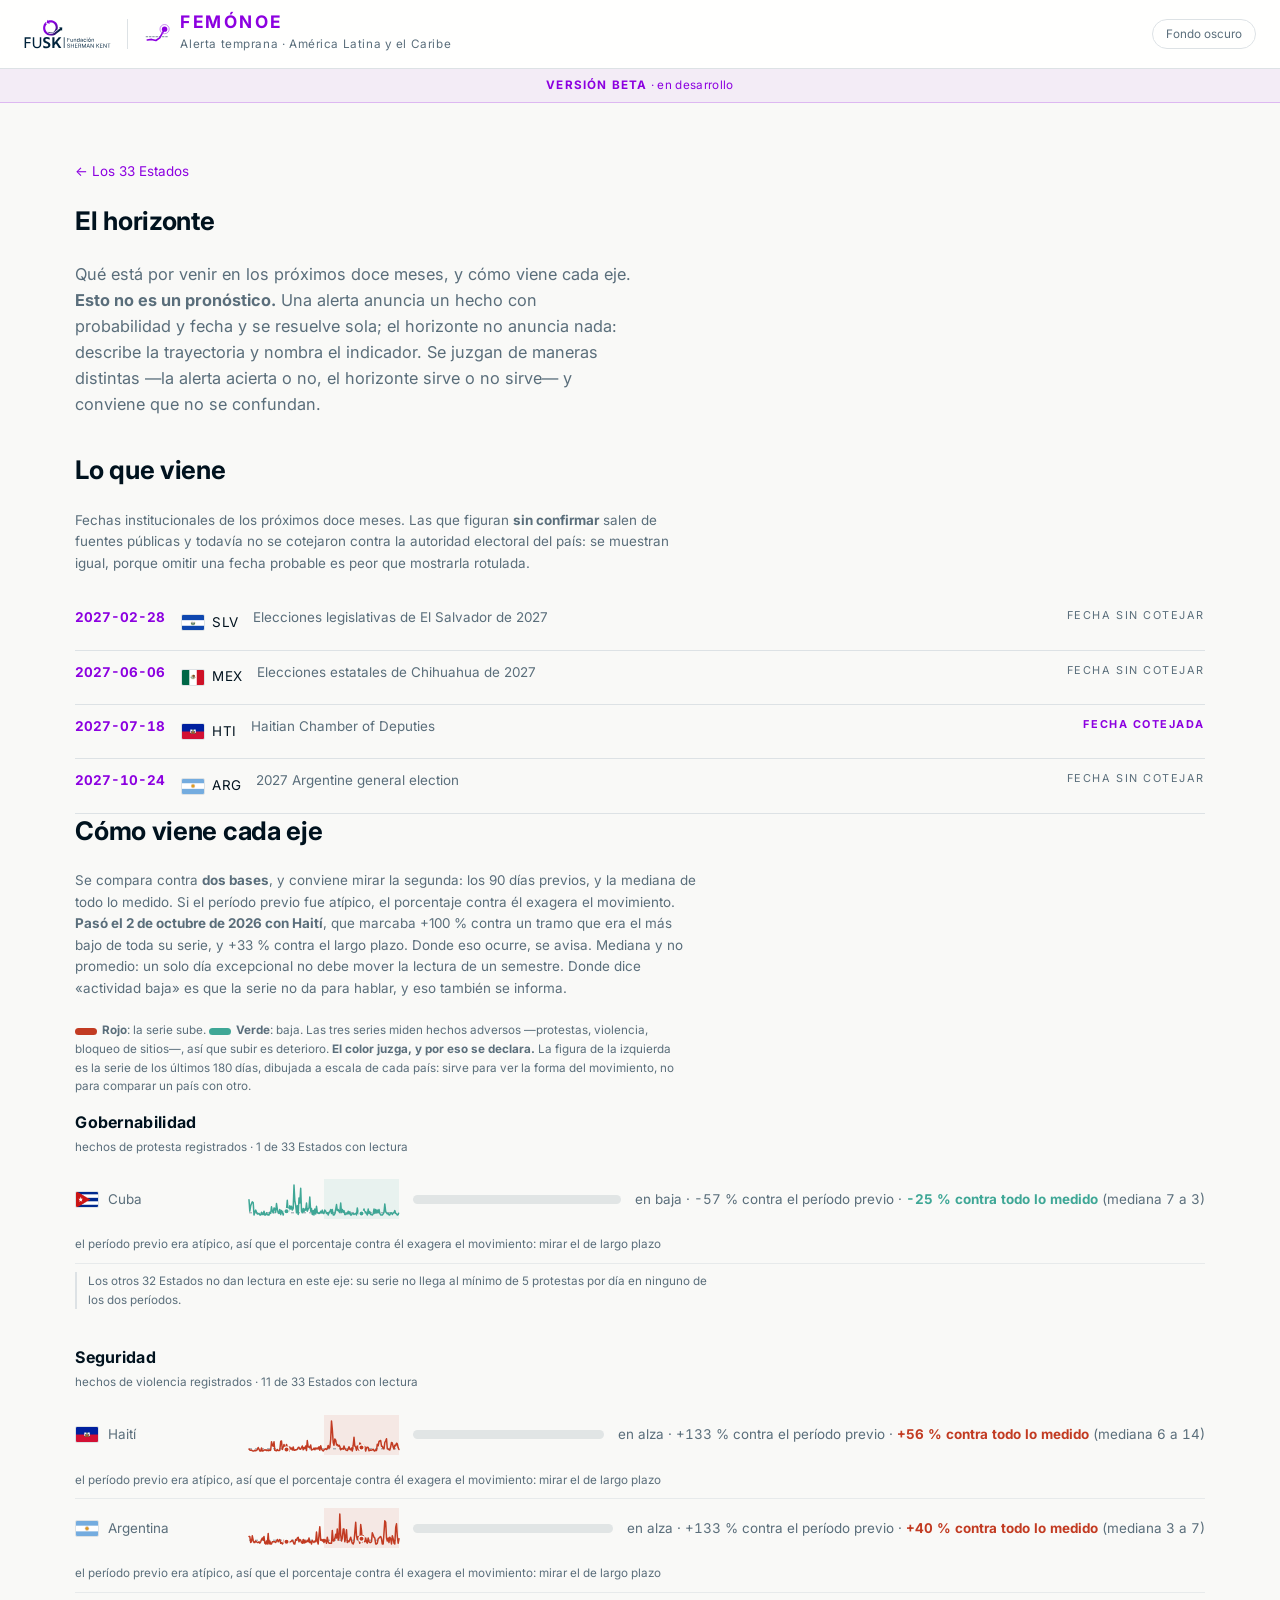
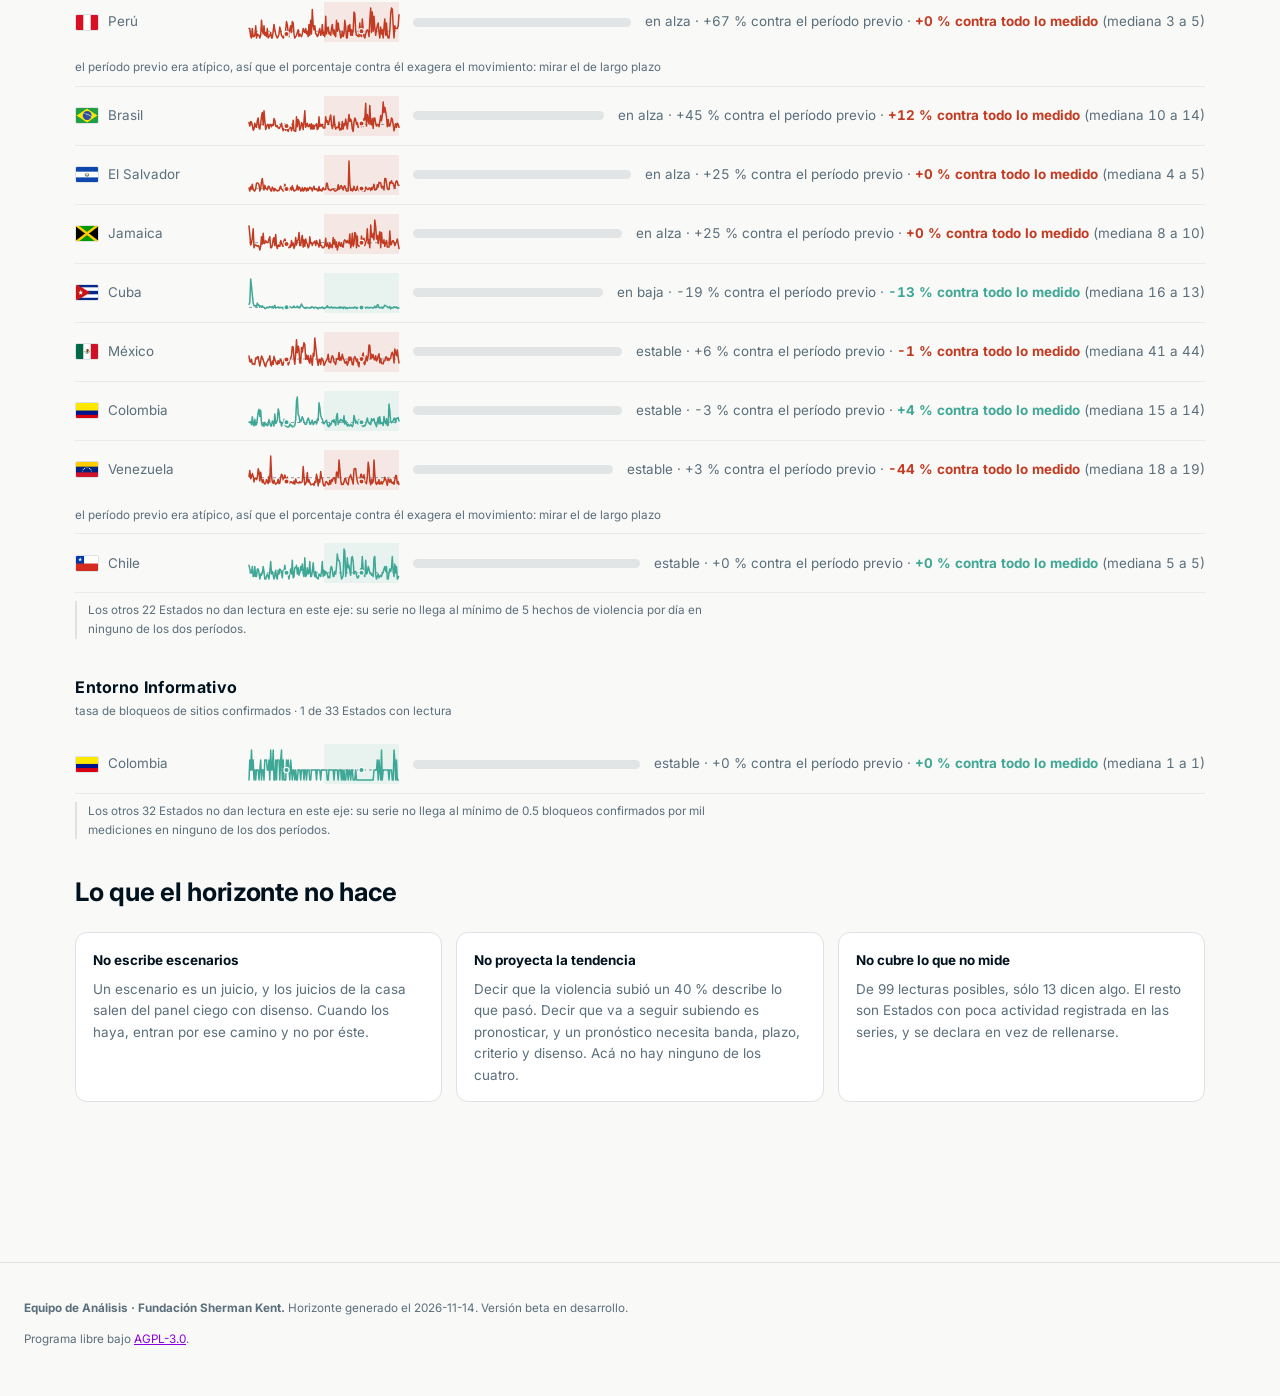
==== commit b2eee86f: "Sitio 2026-11-14 20:08" ====
--- a/horizonte.html
+++ b/horizonte.html
@@ -92,7 +92,7 @@
     que figuran <b>sin confirmar</b> salen de fuentes públicas y todavía no se
     cotejaron contra la autoridad electoral del país: se muestran igual, porque
     omitir una fecha probable es peor que mostrarla rotulada.</p>
-  <ul class="calendario"><li><time>2027-02-28</time><span class="pais"><img class="bandera" src="banderas/SLV.png" alt="" width="24" height="17" loading="lazy"><span class="iso">SLV</span></span><span class="que">Elecciones legislativas de El Salvador de 2027</span><span class="sello porconf">fecha sin cotejar</span></li><li><time>2027-06-06</time><span class="pais"><img class="bandera" src="banderas/MEX.png" alt="" width="24" height="17" loading="lazy"><span class="iso">MEX</span></span><span class="que">Elecciones estatales de Chihuahua de 2027</span><span class="sello porconf">fecha sin cotejar</span></li><li><time>2027-06-30</time><span class="pais"><img class="bandera" src="banderas/GRD.png" alt="" width="24" height="17" loading="lazy"><span class="iso">GRD</span></span><span class="que">2026 Grenadian general election</span><span class="sello porconf">fecha sin cotejar</span></li><li><time>2027-07-18</time><span class="pais"><img class="bandera" src="banderas/HTI.png" alt="" width="24" height="17" loading="lazy"><span class="iso">HTI</span></span><span class="que">Haitian Chamber of Deputies</span><span class="sello ok">fecha cotejada</span></li><li><time>2027-10-24</time><span class="pais"><img class="bandera" src="banderas/ARG.png" alt="" width="24" height="17" loading="lazy"><span class="iso">ARG</span></span><span class="que">2027 Argentine general election</span><span class="sello porconf">fecha sin cotejar</span></li></ul>
+  <ul class="calendario"><li><time>2027-02-28</time><span class="pais"><img class="bandera" src="banderas/SLV.png" alt="" width="24" height="17" loading="lazy"><span class="iso">SLV</span></span><span class="que">Elecciones legislativas de El Salvador de 2027</span><span class="sello porconf">fecha sin cotejar</span></li><li><time>2027-06-06</time><span class="pais"><img class="bandera" src="banderas/MEX.png" alt="" width="24" height="17" loading="lazy"><span class="iso">MEX</span></span><span class="que">Elecciones estatales de Chihuahua de 2027</span><span class="sello porconf">fecha sin cotejar</span></li><li><time>2027-07-18</time><span class="pais"><img class="bandera" src="banderas/HTI.png" alt="" width="24" height="17" loading="lazy"><span class="iso">HTI</span></span><span class="que">Haitian Chamber of Deputies</span><span class="sello ok">fecha cotejada</span></li><li><time>2027-10-24</time><span class="pais"><img class="bandera" src="banderas/ARG.png" alt="" width="24" height="17" loading="lazy"><span class="iso">ARG</span></span><span class="que">2027 Argentine general election</span><span class="sello porconf">fecha sin cotejar</span></li></ul>
 
   <h2>Cómo viene cada eje</h2>
   <p class="referencia">Se compara contra <b>dos bases</b>, y conviene mirar la
@@ -110,7 +110,7 @@
     de la izquierda es la serie de los últimos 180 días, dibujada a escala de
     cada país: sirve para ver la forma del movimiento, no para comparar un país
     con otro.</p>
-  <section class="bloque-eje"><h3>gobernabilidad</h3><p class="de-donde" title="serie: eventos_protesta">hechos de protesta registrados · 1 de 33 Estados con lectura</p><ul class="bandas"><li class="baja revela"><span class="banda"><img class="bandera" src="banderas/CUB.png" alt="" width="24" height="17" loading="lazy"><span>Cuba</span></span><svg class="chispa baja" viewBox="0 0 150 40" width="150" height="40" role="img"><title>Cuba · gobernabilidad. Los 180 días de la serie. El tramo sombreado es el período reciente, que se compara con el anterior: mediana 8 a 3. La línea punteada es la mediana de todo lo medido.</title><rect class="tramo" x="75.0" y="0" width="75.0" height="40"/><line class="mediana" x1="0" y1="33.8" x2="150" y2="33.8"/><polyline class="linea trazo" points="0.0,34.9 0.8,31.1 1.7,23.5 2.5,14.2 3.3,18.5 4.2,29.5 5.0,28.4 5.8,20.7 6.7,32.2 7.5,26.7 8.3,24.5 9.2,22.9 10.0,23.5 10.8,36.0 11.7,33.3 12.5,31.1 13.3,33.3 14.2,34.9 15.0,34.9 15.8,34.4 16.7,36.0 17.5,36.0 18.3,33.3 19.2,35.5 20.0,35.5 20.8,32.2 21.7,36.0 22.5,36.0 23.3,33.8 24.2,35.5 25.0,36.0 25.8,36.0 26.7,33.3 27.5,34.4 28.3,27.8 29.2,32.2 30.0,33.8 30.8,28.9 31.7,29.5 32.5,33.3 33.3,24.5 34.2,30.0 35.0,33.8 35.8,34.4 36.7,30.5 37.5,35.5 38.3,31.6 39.2,32.7 40.0,36.0 40.8,32.2 41.7,33.8 42.5,33.3 43.3,30.5 44.2,21.3 45.0,33.8 45.8,31.1 46.7,26.7 47.5,30.0 48.3,27.3 49.2,31.1 50.0,29.5 50.8,6.0 51.7,21.3 52.5,26.7 53.3,33.8 54.2,26.7 55.0,35.5 55.8,19.1 56.7,24.0 57.5,9.3 58.3,32.2 59.2,33.8 60.0,29.5 60.8,32.7 61.7,30.0 62.5,31.1 63.3,24.0 64.2,32.2 65.0,30.0 65.8,28.9 66.7,18.0 67.5,32.2 68.3,29.5 69.2,35.5 70.0,31.6 70.8,36.0 71.7,30.0 72.5,34.9 73.3,27.3 74.2,33.3 75.0,34.4 75.8,33.8 76.7,34.4 77.5,32.2 78.3,33.8 79.2,31.1 80.0,34.4 80.8,34.4 81.7,31.1 82.5,32.2 83.3,34.4 84.2,33.8 85.0,36.0 85.8,33.3 86.7,32.7 87.5,30.5 88.3,34.4 89.2,30.5 90.0,36.0 90.8,36.0 91.7,34.9 92.5,30.5 93.3,25.6 94.2,31.6 95.0,30.5 95.8,32.7 96.7,33.3 97.5,24.0 98.3,33.3 99.2,30.5 100.0,33.3 100.8,31.6 101.7,35.5 102.5,35.5 103.3,34.4 104.2,34.9 105.0,32.2 105.8,34.9 106.7,32.7 107.5,36.0 108.3,36.0 109.2,34.4 110.0,34.4 110.8,35.5 111.7,34.9 112.5,34.4 113.3,36.0 114.2,28.9 115.0,34.4 115.8,34.9 116.7,35.5 117.5,34.9 118.3,36.0 119.2,33.8 120.0,32.7 120.8,30.0 121.7,33.8 122.5,32.7 123.3,34.4 124.2,36.0 125.0,30.0 125.8,34.4 126.7,32.7 127.5,35.5 128.3,35.5 129.2,36.0 130.0,34.9 130.8,30.0 131.7,34.4 132.5,30.5 133.3,33.8 134.2,31.1 135.0,33.8 135.8,30.5 136.7,34.4 137.5,36.0 138.3,36.0 139.2,36.0 140.0,34.9 140.8,33.3 141.7,25.1 142.5,32.7 143.3,33.8 144.2,34.9 145.0,34.4 145.8,36.0 146.7,36.0 147.5,33.8 148.3,33.8 149.2,35.5 150.0,36.0" stroke-dasharray="691" style="--largo:691"/><circle class="punto" cx="37.5" cy="31.9" r="2.6"/><circle class="punto" cx="112.5" cy="34.4" r="2.6"/></svg><span class="riel"><span class="lleno avanza" style="--hasta:60%"></span></span><span class="cuenta">en baja · -60 % contra el período previo · <b>-25 % contra todo lo medido</b> (mediana 8 a 3)</span><span class="nota-fecha">el período previo era atípico, así que el porcentaje contra él exagera el movimiento: mirar el de largo plazo</span></li></ul><p class="callados">Los otros 32 Estados no dan lectura en este eje: su serie no llega al mínimo de 5 protestas por día en ninguno de los dos períodos.</p></section><section class="bloque-eje"><h3>seguridad</h3><p class="de-donde" title="serie: eventos_violencia">hechos de violencia registrados · 10 de 33 Estados con lectura</p><ul class="bandas"><li class="sube revela"><span class="banda"><img class="bandera" src="banderas/ARG.png" alt="" width="24" height="17" loading="lazy"><span>Argentina</span></span><svg class="chispa sube" viewBox="0 0 150 40" width="150" height="40" role="img"><title>Argentina · seguridad. Los 180 días de la serie. El tramo sombreado es el período reciente, que se compara con el anterior: mediana 3 a 6. La línea punteada es la mediana de todo lo medido.</title><rect class="tramo" x="75.0" y="0" width="75.0" height="40"/><line class="mediana" x1="0" y1="32.2" x2="150" y2="32.2"/><polyline class="linea trazo" points="0.0,33.0 0.8,33.8 1.7,34.5 2.5,29.2 3.3,34.5 4.2,36.0 5.0,36.0 5.8,28.5 6.7,28.5 7.5,34.5 8.3,33.8 9.2,27.8 10.0,32.2 10.8,34.5 11.7,34.5 12.5,33.0 13.3,33.8 14.2,34.5 15.0,34.5 15.8,33.8 16.7,35.2 17.5,33.8 18.3,31.5 19.2,30.0 20.0,32.2 20.8,28.5 21.7,35.2 22.5,36.0 23.3,33.0 24.2,36.0 25.0,25.5 25.8,36.0 26.7,33.0 27.5,36.0 28.3,36.0 29.2,33.8 30.0,33.8 30.8,33.8 31.7,33.8 32.5,34.5 33.3,33.0 34.2,31.5 35.0,33.8 35.8,32.2 36.7,31.5 37.5,35.2 38.3,34.5 39.2,36.0 40.0,35.2 40.8,32.2 41.7,33.8 42.5,33.8 43.3,35.2 44.2,33.8 45.0,35.2 45.8,34.5 46.7,33.8 47.5,33.8 48.3,33.0 49.2,32.2 50.0,33.8 50.8,36.0 51.7,36.0 52.5,31.5 53.3,32.2 54.2,30.0 55.0,29.2 55.8,33.8 56.7,31.5 57.5,32.2 58.3,34.5 59.2,35.2 60.0,31.5 60.8,35.2 61.7,32.2 62.5,34.5 63.3,33.8 64.2,32.2 65.0,33.8 65.8,30.0 66.7,34.5 67.5,33.8 68.3,36.0 69.2,32.2 70.0,33.8 70.8,34.5 71.7,33.0 72.5,33.8 73.3,24.0 74.2,33.0 75.0,36.0 75.8,27.0 76.7,18.8 77.5,32.2 78.3,31.5 79.2,33.0 80.0,31.5 80.8,34.5 81.7,31.5 82.5,33.0 83.3,35.2 84.2,29.2 85.0,33.8 85.8,35.2 86.7,35.2 87.5,35.2 88.3,35.2 89.2,22.5 90.0,33.0 90.8,33.0 91.7,30.8 92.5,26.2 93.3,30.0 94.2,21.0 95.0,32.2 95.8,30.0 96.7,6.0 97.5,27.0 98.3,33.0 99.2,30.0 100.0,21.0 100.8,21.0 101.7,33.8 102.5,28.5 103.3,21.8 104.2,34.5 105.0,33.0 105.8,33.8 106.7,31.5 107.5,29.2 108.3,33.0 109.2,35.2 110.0,36.0 110.8,33.8 111.7,24.8 112.5,14.2 113.3,27.8 114.2,31.5 115.0,28.5 115.8,32.2 116.7,35.2 117.5,16.5 118.3,22.5 119.2,33.8 120.0,27.8 120.8,30.8 121.7,33.8 122.5,30.0 123.3,33.8 124.2,35.2 125.0,30.0 125.8,33.8 126.7,34.5 127.5,34.5 128.3,33.8 129.2,24.8 130.0,27.0 130.8,29.2 131.7,30.0 132.5,36.0 133.3,36.0 134.2,35.2 135.0,30.8 135.8,30.0 136.7,29.2 137.5,28.5 138.3,30.8 139.2,36.0 140.0,36.0 140.8,24.8 141.7,12.8 142.5,14.2 143.3,30.0 144.2,33.0 145.0,30.0 145.8,34.5 146.7,29.2 147.5,30.8 148.3,36.0 149.2,27.8 150.0,30.8" stroke-dasharray="702" style="--largo:702"/><circle class="punto" cx="37.5" cy="33.8" r="2.6"/><circle class="punto" cx="112.5" cy="31.5" r="2.6"/></svg><span class="riel"><span class="lleno avanza" style="--hasta:100%"></span></span><span class="cuenta">en alza · +100 % contra el período previo · <b>+20 % contra todo lo medido</b> (mediana 3 a 6)</span><span class="nota-fecha">el período previo era atípico, así que el porcentaje contra él exagera el movimiento: mirar el de largo plazo</span></li><li class="sube revela"><span class="banda"><img class="bandera" src="banderas/HTI.png" alt="" width="24" height="17" loading="lazy"><span>Haití</span></span><svg class="chispa sube" viewBox="0 0 150 40" width="150" height="40" role="img"><title>Haití · seguridad. Los 180 días de la serie. El tramo sombreado es el período reciente, que se compara con el anterior: mediana 6 a 12. La línea punteada es la mediana de todo lo medido.</title><rect class="tramo" x="75.0" y="0" width="75.0" height="40"/><line class="mediana" x1="0" y1="33.8" x2="150" y2="33.8"/><polyline class="linea trazo" points="0.0,30.5 0.8,29.5 1.7,30.5 2.5,32.8 3.3,33.0 4.2,35.5 5.0,36.0 5.8,34.0 6.7,35.0 7.5,35.2 8.3,35.0 9.2,35.8 10.0,36.0 10.8,36.0 11.7,35.2 12.5,35.8 13.3,35.2 14.2,34.8 15.0,32.5 15.8,34.0 16.7,36.0 17.5,36.0 18.3,33.0 19.2,36.0 20.0,35.8 20.8,35.2 21.7,34.8 22.5,35.0 23.3,35.5 24.2,35.0 25.0,35.8 25.8,34.8 26.7,35.5 27.5,35.0 28.3,26.8 29.2,30.0 30.0,31.2 30.8,26.8 31.7,35.2 32.5,35.5 33.3,35.8 34.2,34.5 35.0,35.5 35.8,35.5 36.7,35.2 37.5,26.5 38.3,26.0 39.2,34.5 40.0,33.8 40.8,29.5 41.7,32.5 42.5,33.2 43.3,29.5 44.2,32.0 45.0,32.5 45.8,36.0 46.7,32.0 47.5,34.0 48.3,33.0 49.2,35.0 50.0,32.0 50.8,35.2 51.7,35.2 52.5,34.8 53.3,34.8 54.2,34.2 55.0,32.5 55.8,32.2 56.7,34.0 57.5,34.2 58.3,32.5 59.2,31.0 60.0,34.8 60.8,32.5 61.7,33.5 62.5,31.0 63.3,35.5 64.2,25.5 65.0,32.0 65.8,32.0 66.7,32.5 67.5,30.0 68.3,35.0 69.2,34.5 70.0,34.5 70.8,33.0 71.7,34.8 72.5,33.0 73.3,33.8 74.2,33.0 75.0,34.0 75.8,31.8 76.7,35.2 77.5,30.8 78.3,33.8 79.2,35.2 80.0,36.0 80.8,34.8 81.7,34.2 82.5,33.8 83.3,34.5 84.2,33.8 85.0,30.5 85.8,33.0 86.7,32.5 87.5,24.5 88.3,6.0 89.2,14.2 90.0,27.5 90.8,30.2 91.7,24.0 92.5,25.2 93.3,30.0 94.2,29.5 95.0,31.2 95.8,30.2 96.7,31.5 97.5,34.8 98.3,34.0 99.2,33.5 100.0,34.2 100.8,31.0 101.7,33.5 102.5,34.8 103.3,35.2 104.2,35.5 105.0,34.0 105.8,31.8 106.7,34.2 107.5,34.8 108.3,33.0 109.2,36.0 110.0,30.2 110.8,22.2 111.7,31.0 112.5,32.0 113.3,35.2 114.2,31.0 115.0,33.8 115.8,35.0 116.7,28.0 117.5,29.2 118.3,33.2 119.2,33.2 120.0,30.5 120.8,32.5 121.7,31.5 122.5,36.0 123.3,32.8 124.2,32.2 125.0,32.5 125.8,35.8 126.7,35.2 127.5,35.0 128.3,35.2 129.2,34.8 130.0,34.2 130.8,35.5 131.7,36.0 132.5,34.8 133.3,35.5 134.2,29.2 135.0,30.8 135.8,26.5 136.7,26.0 137.5,25.5 138.3,31.2 139.2,31.2 140.0,33.5 140.8,33.8 141.7,27.5 142.5,25.8 143.3,23.8 144.2,33.8 145.0,34.0 145.8,34.8 146.7,35.0 147.5,31.8 148.3,27.5 149.2,28.0 150.0,32.2" stroke-dasharray="464" style="--largo:464"/><circle class="punto" cx="37.5" cy="34.4" r="2.6"/><circle class="punto" cx="112.5" cy="33.0" r="2.6"/></svg><span class="riel"><span class="lleno avanza" style="--hasta:85%"></span></span><span class="cuenta">en alza · +85 % contra el período previo · <b>+33 % contra todo lo medido</b> (mediana 6 a 12)</span><span class="nota-fecha">el período previo era atípico, así que el porcentaje contra él exagera el movimiento: mirar el de largo plazo</span></li><li class="sube revela"><span class="banda"><img class="bandera" src="banderas/PER.png" alt="" width="24" height="17" loading="lazy"><span>Perú</span></span><svg class="chispa sube" viewBox="0 0 150 40" width="150" height="40" role="img"><title>Perú · seguridad. Los 180 días de la serie. El tramo sombreado es el período reciente, que se compara con el anterior: mediana 3 a 5. La línea punteada es la mediana de todo lo medido.</title><rect class="tramo" x="75.0" y="0" width="75.0" height="40"/><line class="mediana" x1="0" y1="29.2" x2="150" y2="29.2"/><polyline class="linea trazo" points="0.0,26.5 0.8,29.2 1.7,33.3 2.5,15.5 3.3,25.1 4.2,31.9 5.0,30.5 5.8,26.5 6.7,26.5 7.5,34.6 8.3,36.0 9.2,26.5 10.0,34.6 10.8,34.6 11.7,33.3 12.5,23.7 13.3,36.0 14.2,31.9 15.0,33.3 15.8,33.3 16.7,36.0 17.5,33.3 18.3,18.3 19.2,27.8 20.0,31.9 20.8,23.7 21.7,33.3 22.5,30.5 23.3,34.6 24.2,26.5 25.0,36.0 25.8,34.6 26.7,33.3 27.5,30.5 28.3,36.0 29.2,36.0 30.0,29.2 30.8,22.4 31.7,27.8 32.5,31.9 33.3,34.6 34.2,36.0 35.0,34.6 35.8,31.9 36.7,25.1 37.5,29.2 38.3,33.3 39.2,34.6 40.0,36.0 40.8,33.3 41.7,34.6 42.5,27.8 43.3,19.6 44.2,22.4 45.0,30.5 45.8,34.6 46.7,27.8 47.5,23.7 48.3,30.5 49.2,19.6 50.0,21.0 50.8,31.9 51.7,36.0 52.5,34.6 53.3,33.3 54.2,30.5 55.0,27.8 55.8,34.6 56.7,31.9 57.5,33.3 58.3,34.6 59.2,31.9 60.0,26.5 60.8,29.2 61.7,30.5 62.5,26.5 63.3,31.9 64.2,29.2 65.0,34.6 65.8,22.4 66.7,33.3 67.5,18.3 68.3,31.9 69.2,7.4 70.0,23.7 70.8,27.8 71.7,23.7 72.5,31.9 73.3,31.9 74.2,34.6 75.0,33.3 75.8,29.2 76.7,26.5 77.5,33.3 78.3,31.9 79.2,22.4 80.0,33.3 80.8,30.5 81.7,34.6 82.5,14.2 83.3,31.9 84.2,26.5 85.0,25.1 85.8,31.9 86.7,30.5 87.5,33.3 88.3,26.5 89.2,22.4 90.0,31.9 90.8,27.8 91.7,33.3 92.5,34.6 93.3,18.3 94.2,29.2 95.0,21.0 95.8,27.8 96.7,29.2 97.5,36.0 98.3,34.6 99.2,29.2 100.0,34.6 100.8,31.9 101.7,18.3 102.5,25.1 103.3,36.0 104.2,36.0 105.0,23.7 105.8,29.2 106.7,22.4 107.5,33.3 108.3,27.8 109.2,33.3 110.0,27.8 110.8,10.1 111.7,11.5 112.5,29.2 113.3,33.3 114.2,33.3 115.0,34.6 115.8,34.6 116.7,21.0 117.5,33.3 118.3,34.6 119.2,16.9 120.0,27.8 120.8,34.6 121.7,36.0 122.5,31.9 123.3,29.2 124.2,27.8 125.0,29.2 125.8,34.6 126.7,18.3 127.5,6.0 128.3,30.5 129.2,10.1 130.0,29.2 130.8,14.2 131.7,25.1 132.5,33.3 133.3,27.8 134.2,23.7 135.0,21.0 135.8,30.5 136.7,36.0 137.5,25.1 138.3,31.9 139.2,27.8 140.0,36.0 140.8,25.1 141.7,16.9 142.5,33.3 143.3,21.0 144.2,33.3 145.0,36.0 145.8,36.0 146.7,29.2 147.5,11.5 148.3,6.0 149.2,7.4 150.0,27.8" stroke-dasharray="1203" style="--largo:1203"/><circle class="punto" cx="37.5" cy="31.9" r="2.6"/><circle class="punto" cx="112.5" cy="29.2" r="2.6"/></svg><span class="riel"><span class="lleno avanza" style="--hasta:67%"></span></span><span class="cuenta">en alza · +67 % contra el período previo · <b>+0 % contra todo lo medido</b> (mediana 3 a 5)</span><span class="nota-fecha">el período previo era atípico, así que el porcentaje contra él exagera el movimiento: mirar el de largo plazo</span></li><li class="sube revela"><span class="banda"><img class="bandera" src="banderas/BRA.png" alt="" width="24" height="17" loading="lazy"><span>Brasil</span></span><svg class="chispa sube" viewBox="0 0 150 40" width="150" height="40" role="img"><title>Brasil · seguridad. Los 180 días de la serie. El tramo sombreado es el período reciente, que se compara con el anterior: mediana 10 a 14. La línea punteada es la mediana de todo lo medido.</title><rect class="tramo" x="75.0" y="0" width="75.0" height="40"/><line class="mediana" x1="0" y1="28.4" x2="150" y2="28.4"/><polyline class="linea trazo" points="0.0,32.5 0.8,27.2 1.7,27.8 2.5,27.8 3.3,27.8 4.2,31.3 5.0,31.9 5.8,26.6 6.7,30.1 7.5,25.4 8.3,26.0 9.2,29.5 10.0,34.2 10.8,33.1 11.7,27.2 12.5,30.7 13.3,31.3 14.2,24.8 15.0,21.9 15.8,31.9 16.7,33.1 17.5,27.2 18.3,20.7 19.2,16.6 20.0,28.9 20.8,14.8 21.7,24.8 22.5,33.6 23.3,31.3 24.2,28.4 25.0,28.9 25.8,32.5 26.7,28.9 27.5,28.4 28.3,30.7 29.2,28.4 30.0,29.5 30.8,22.5 31.7,24.2 32.5,30.1 33.3,30.7 34.2,29.5 35.0,31.9 35.8,32.5 36.7,31.3 37.5,30.1 38.3,27.2 39.2,31.9 40.0,34.8 40.8,33.1 41.7,27.8 42.5,34.2 43.3,33.1 44.2,33.6 45.0,35.4 45.8,32.5 46.7,31.3 47.5,31.3 48.3,34.8 49.2,32.5 50.0,24.2 50.8,34.8 51.7,34.8 52.5,35.4 53.3,20.7 54.2,30.7 55.0,23.6 55.8,25.4 56.7,34.2 57.5,31.9 58.3,26.6 59.2,27.8 60.0,33.6 60.8,25.4 61.7,14.8 62.5,31.3 63.3,29.5 64.2,27.2 65.0,30.7 65.8,30.1 66.7,28.4 67.5,33.1 68.3,27.8 69.2,33.1 70.0,28.9 70.8,33.1 71.7,29.5 72.5,29.5 73.3,27.8 74.2,33.6 75.0,32.5 75.8,20.7 76.7,30.7 77.5,28.4 78.3,30.1 79.2,28.4 80.0,31.9 80.8,31.9 81.7,31.9 82.5,20.7 83.3,26.0 84.2,24.8 85.0,28.4 85.8,26.0 86.7,22.5 87.5,18.9 88.3,28.4 89.2,32.5 90.0,29.5 90.8,20.1 91.7,29.5 92.5,33.1 93.3,31.3 94.2,31.3 95.0,31.9 95.8,26.0 96.7,34.2 97.5,32.5 98.3,33.6 99.2,25.4 100.0,33.1 100.8,27.8 101.7,29.5 102.5,23.1 103.3,27.8 104.2,33.1 105.0,25.4 105.8,18.4 106.7,25.4 107.5,23.1 108.3,25.4 109.2,33.1 110.0,35.4 110.8,26.0 111.7,21.9 112.5,23.6 113.3,28.4 114.2,26.6 115.0,31.3 115.8,27.2 116.7,27.8 117.5,29.5 118.3,30.7 119.2,28.9 120.0,30.1 120.8,22.5 121.7,23.6 122.5,7.2 123.3,30.1 124.2,18.4 125.0,23.6 125.8,27.8 126.7,9.5 127.5,27.2 128.3,28.9 129.2,22.5 130.0,32.5 130.8,21.9 131.7,21.9 132.5,27.2 133.3,30.1 134.2,28.4 135.0,28.4 135.8,30.7 136.7,26.0 137.5,19.5 138.3,24.8 139.2,19.5 140.0,6.0 140.8,16.6 141.7,11.3 142.5,16.0 143.3,20.7 144.2,30.7 145.0,23.6 145.8,30.1 146.7,30.1 147.5,26.6 148.3,21.9 149.2,23.1 150.0,31.3" stroke-dasharray="875" style="--largo:875"/><circle class="punto" cx="37.5" cy="30.1" r="2.6"/><circle class="punto" cx="112.5" cy="27.5" r="2.6"/></svg><span class="riel"><span class="lleno avanza" style="--hasta:45%"></span></span><span class="cuenta">en alza · +45 % contra el período previo · <b>+12 % contra todo lo medido</b> (mediana 10 a 14)</span></li><li class="baja revela"><span class="banda"><img class="bandera" src="banderas/CUB.png" alt="" width="24" height="17" loading="lazy"><span>Cuba</span></span><svg class="chispa baja" viewBox="0 0 150 40" width="150" height="40" role="img"><title>Cuba · seguridad. Los 180 días de la serie. El tramo sombreado es el período reciente, que se compara con el anterior: mediana 17 a 13. La línea punteada es la mediana de todo lo medido.</title><rect class="tramo" x="75.0" y="0" width="75.0" height="40"/><line class="mediana" x1="0" y1="34.4" x2="150" y2="34.4"/><polyline class="linea trazo" points="0.0,34.2 0.8,33.7 1.7,33.4 2.5,32.0 3.3,29.4 4.2,32.0 5.0,31.7 5.8,31.3 6.7,29.7 7.5,6.0 8.3,13.4 9.2,21.5 10.0,30.3 10.8,32.7 11.7,32.9 12.5,32.8 13.3,33.8 14.2,30.0 15.0,32.3 15.8,32.1 16.7,34.1 17.5,33.0 18.3,33.7 19.2,32.9 20.0,34.1 20.8,34.2 21.7,35.5 22.5,35.6 23.3,34.7 24.2,34.2 25.0,34.8 25.8,34.2 26.7,33.6 27.5,34.2 28.3,34.6 29.2,33.3 30.0,35.2 30.8,33.9 31.7,32.3 32.5,34.9 33.3,34.7 34.2,34.3 35.0,33.8 35.8,35.0 36.7,34.5 37.5,34.5 38.3,34.7 39.2,34.3 40.0,35.9 40.8,33.8 41.7,35.2 42.5,35.2 43.3,34.2 44.2,35.1 45.0,35.4 45.8,35.5 46.7,33.5 47.5,34.2 48.3,34.7 49.2,34.7 50.0,33.8 50.8,33.0 51.7,34.6 52.5,34.5 53.3,34.1 54.2,33.1 55.0,34.8 55.8,34.1 56.7,34.9 57.5,32.8 58.3,31.0 59.2,32.8 60.0,33.9 60.8,34.9 61.7,34.8 62.5,35.5 63.3,34.4 64.2,34.3 65.0,34.8 65.8,35.2 66.7,34.9 67.5,35.1 68.3,33.8 69.2,33.8 70.0,34.3 70.8,35.4 71.7,34.3 72.5,34.3 73.3,34.8 74.2,35.1 75.0,35.8 75.8,34.7 76.7,34.5 77.5,35.1 78.3,34.7 79.2,34.1 80.0,35.4 80.8,34.9 81.7,35.5 82.5,34.4 83.3,34.3 84.2,32.7 85.0,34.6 85.8,34.3 86.7,35.0 87.5,34.4 88.3,33.7 89.2,35.2 90.0,34.7 90.8,34.6 91.7,34.8 92.5,34.3 93.3,35.1 94.2,34.9 95.0,34.5 95.8,35.2 96.7,33.7 97.5,35.0 98.3,34.7 99.2,34.1 100.0,35.6 100.8,34.1 101.7,34.3 102.5,35.5 103.3,34.9 104.2,35.5 105.0,35.1 105.8,35.1 106.7,34.4 107.5,34.9 108.3,34.8 109.2,34.8 110.0,35.0 110.8,35.0 111.7,33.9 112.5,34.6 113.3,35.4 114.2,34.5 115.0,35.1 115.8,34.4 116.7,33.8 117.5,34.6 118.3,34.6 119.2,34.2 120.0,34.6 120.8,34.3 121.7,34.3 122.5,35.2 123.3,34.6 124.2,34.2 125.0,34.9 125.8,34.5 126.7,34.9 127.5,34.6 128.3,34.5 129.2,34.9 130.0,35.0 130.8,34.5 131.7,33.1 132.5,34.8 133.3,34.6 134.2,31.8 135.0,32.0 135.8,34.4 136.7,35.0 137.5,34.6 138.3,34.1 139.2,35.2 140.0,34.8 140.8,33.5 141.7,32.2 142.5,32.8 143.3,33.2 144.2,33.8 145.0,34.7 145.8,34.7 146.7,33.5 147.5,35.9 148.3,34.6 149.2,34.7 150.0,35.6" stroke-dasharray="267" style="--largo:267"/><circle class="punto" cx="37.5" cy="34.2" r="2.6"/><circle class="punto" cx="112.5" cy="34.6" r="2.6"/></svg><span class="riel"><span class="lleno avanza" style="--hasta:24%"></span></span><span class="cuenta">en baja · -24 % contra el período previo · <b>-13 % contra todo lo medido</b> (mediana 17 a 13)</span></li><li class="sube revela"><span class="banda"><img class="bandera" src="banderas/COL.png" alt="" width="24" height="17" loading="lazy"><span>Colombia</span></span><svg class="chispa sube" viewBox="0 0 150 40" width="150" height="40" role="img"><title>Colombia · seguridad. Los 180 días de la serie. El tramo sombreado es el período reciente, que se compara con el anterior: mediana 13 a 14. La línea punteada es la mediana de todo lo medido.</title><rect class="tramo" x="75.0" y="0" width="75.0" height="40"/><line class="mediana" x1="0" y1="31.5" x2="150" y2="31.5"/><polyline class="linea trazo" points="0.0,34.7 0.8,28.9 1.7,31.8 2.5,30.5 3.3,31.8 4.2,33.1 5.0,29.5 5.8,31.2 6.7,31.5 7.5,30.5 8.3,33.7 9.2,25.7 10.0,33.4 10.8,35.0 11.7,28.3 12.5,34.1 13.3,33.4 14.2,27.9 15.0,20.8 15.8,18.3 16.7,25.4 17.5,19.2 18.3,32.1 19.2,34.7 20.0,32.8 20.8,35.4 21.7,31.2 22.5,34.1 23.3,32.8 24.2,34.7 25.0,33.7 25.8,28.6 26.7,31.8 27.5,35.0 28.3,35.0 29.2,29.9 30.0,31.2 30.8,35.0 31.7,23.1 32.5,32.5 33.3,31.2 34.2,28.9 35.0,17.9 35.8,20.8 36.7,30.2 37.5,30.5 38.3,35.0 39.2,31.8 40.0,31.8 40.8,28.3 41.7,33.7 42.5,35.0 43.3,35.4 44.2,36.0 45.0,36.0 45.8,35.7 46.7,32.5 47.5,34.7 48.3,34.4 49.2,36.0 50.0,35.4 50.8,35.4 51.7,34.4 52.5,28.6 53.3,10.5 54.2,6.0 55.0,23.7 55.8,25.0 56.7,30.5 57.5,30.8 58.3,28.3 59.2,25.7 60.0,28.3 60.8,30.8 61.7,33.1 62.5,33.4 63.3,33.1 64.2,29.2 65.0,27.0 65.8,28.9 66.7,32.8 67.5,33.4 68.3,30.8 69.2,29.2 70.0,33.7 70.8,32.5 71.7,30.5 72.5,30.5 73.3,33.1 74.2,27.9 75.0,29.5 75.8,11.8 76.7,16.6 77.5,24.4 78.3,27.0 79.2,27.9 80.0,32.5 80.8,32.8 81.7,31.2 82.5,30.5 83.3,29.2 84.2,33.4 85.0,35.4 85.8,35.7 86.7,32.5 87.5,34.1 88.3,31.8 89.2,29.5 90.0,30.5 90.8,28.6 91.7,31.2 92.5,34.4 93.3,25.4 94.2,22.5 95.0,33.4 95.8,30.2 96.7,30.5 97.5,28.3 98.3,29.5 99.2,29.2 100.0,31.5 100.8,24.7 101.7,33.1 102.5,29.9 103.3,32.8 104.2,35.0 105.0,33.1 105.8,34.7 106.7,35.0 107.5,33.4 108.3,34.4 109.2,35.7 110.0,33.4 110.8,24.4 111.7,27.6 112.5,32.1 113.3,29.9 114.2,32.1 115.0,32.8 115.8,28.6 116.7,30.2 117.5,31.2 118.3,34.4 119.2,34.4 120.0,35.4 120.8,34.1 121.7,35.0 122.5,33.4 123.3,30.5 124.2,27.0 125.0,31.2 125.8,32.1 126.7,33.1 127.5,33.7 128.3,27.6 129.2,29.9 130.0,29.2 130.8,27.6 131.7,31.8 132.5,33.4 133.3,35.7 134.2,30.8 135.0,26.6 135.8,32.8 136.7,25.7 137.5,32.8 138.3,32.1 139.2,32.1 140.0,34.4 140.8,25.4 141.7,30.8 142.5,32.8 143.3,27.6 144.2,34.7 145.0,34.1 145.8,13.1 146.7,19.5 147.5,30.8 148.3,31.8 149.2,30.8 150.0,33.4" stroke-dasharray="656" style="--largo:656"/><circle class="punto" cx="37.5" cy="31.8" r="2.6"/><circle class="punto" cx="112.5" cy="31.3" r="2.6"/></svg><span class="riel"><span class="lleno avanza" style="--hasta:12%"></span></span><span class="cuenta">estable · +12 % contra el período previo · <b>+4 % contra todo lo medido</b> (mediana 13 a 14)</span></li><li class="sube revela"><span class="banda"><img class="bandera" src="banderas/VEN.png" alt="" width="24" height="17" loading="lazy"><span>Venezuela</span></span><svg class="chispa sube" viewBox="0 0 150 40" width="150" height="40" role="img"><title>Venezuela · seguridad. Los 180 días de la serie. El tramo sombreado es el período reciente, que se compara con el anterior: mediana 18 a 20. La línea punteada es la mediana de todo lo medido.</title><rect class="tramo" x="75.0" y="0" width="75.0" height="40"/><line class="mediana" x1="0" y1="27.7" x2="150" y2="27.7"/><polyline class="linea trazo" points="0.0,31.1 0.8,31.1 1.7,32.3 2.5,32.3 3.3,32.1 4.2,33.6 5.0,29.2 5.8,26.5 6.7,20.6 7.5,28.7 8.3,26.7 9.2,23.6 10.0,26.2 10.8,31.9 11.7,28.2 12.5,28.4 13.3,29.7 14.2,27.7 15.0,18.7 15.8,21.6 16.7,30.9 17.5,22.3 18.3,28.4 19.2,32.6 20.0,29.7 20.8,33.1 21.7,34.0 22.5,33.1 23.3,29.4 24.2,31.4 25.0,33.6 25.8,26.2 26.7,32.1 27.5,6.0 28.3,25.3 29.2,32.1 30.0,33.3 30.8,30.1 31.7,32.8 32.5,34.3 33.3,33.1 34.2,33.1 35.0,29.2 35.8,33.6 36.7,33.1 37.5,27.0 38.3,24.3 39.2,25.3 40.0,30.1 40.8,28.4 41.7,25.0 42.5,28.7 43.3,32.1 44.2,27.2 45.0,32.3 45.8,33.3 46.7,31.4 47.5,32.6 48.3,31.9 49.2,32.6 50.0,33.6 50.8,31.1 51.7,34.0 52.5,28.9 53.3,32.1 54.2,32.8 55.0,32.8 55.8,33.1 56.7,31.6 57.5,32.8 58.3,32.6 59.2,31.6 60.0,16.5 60.8,27.2 61.7,34.8 62.5,33.6 63.3,31.4 64.2,22.6 65.0,32.3 65.8,29.7 66.7,32.6 67.5,34.8 68.3,34.5 69.2,34.3 70.0,33.8 70.8,35.3 71.7,31.6 72.5,32.6 73.3,24.3 74.2,28.4 75.0,35.8 75.8,29.4 76.7,32.3 77.5,21.6 78.3,28.2 79.2,28.7 80.0,34.3 80.8,35.8 81.7,35.8 82.5,31.9 83.3,31.6 84.2,32.6 85.0,34.3 85.8,34.8 86.7,30.4 87.5,34.0 88.3,29.4 89.2,31.4 90.0,28.0 90.8,27.7 91.7,29.2 92.5,33.3 93.3,22.1 94.2,22.8 95.0,27.5 95.8,9.9 96.7,18.7 97.5,30.4 98.3,34.5 99.2,34.0 100.0,34.5 100.8,32.3 101.7,28.4 102.5,28.7 103.3,32.6 104.2,33.3 105.0,34.8 105.8,28.2 106.7,27.0 107.5,24.8 108.3,28.4 109.2,30.4 110.0,34.0 110.8,19.2 111.7,18.4 112.5,18.7 113.3,26.7 114.2,31.4 115.0,33.6 115.8,33.8 116.7,32.1 117.5,24.5 118.3,24.3 119.2,28.2 120.0,28.4 120.8,24.8 121.7,32.1 122.5,32.6 123.3,33.6 124.2,27.2 125.0,12.3 125.8,17.7 126.7,31.1 127.5,34.8 128.3,29.2 129.2,33.3 130.0,31.4 130.8,10.1 131.7,24.3 132.5,32.8 133.3,34.5 134.2,32.3 135.0,33.6 135.8,29.7 136.7,34.0 137.5,33.8 138.3,31.4 139.2,34.0 140.0,31.9 140.8,30.9 141.7,27.2 142.5,29.2 143.3,31.9 144.2,35.3 145.0,28.9 145.8,29.7 146.7,32.3 147.5,29.2 148.3,32.3 149.2,33.3 150.0,33.1" stroke-dasharray="738" style="--largo:738"/><circle class="punto" cx="37.5" cy="31.6" r="2.6"/><circle class="punto" cx="112.5" cy="31.2" r="2.6"/></svg><span class="riel"><span class="lleno avanza" style="--hasta:8%"></span></span><span class="cuenta">estable · +8 % contra el período previo · <b>-43 % contra todo lo medido</b> (mediana 18 a 20)</span><span class="nota-fecha">el período previo era atípico, así que el porcentaje contra él exagera el movimiento: mirar el de largo plazo</span></li><li class="sube revela"><span class="banda"><img class="bandera" src="banderas/MEX.png" alt="" width="24" height="17" loading="lazy"><span>México</span></span><svg class="chispa sube" viewBox="0 0 150 40" width="150" height="40" role="img"><title>México · seguridad. Los 180 días de la serie. El tramo sombreado es el período reciente, que se compara con el anterior: mediana 40 a 42. La línea punteada es la mediana de todo lo medido.</title><rect class="tramo" x="75.0" y="0" width="75.0" height="40"/><line class="mediana" x1="0" y1="27.0" x2="150" y2="27.0"/><polyline class="linea trazo" points="0.0,32.1 0.8,26.1 1.7,18.3 2.5,29.8 3.3,30.9 4.2,26.5 5.0,31.5 5.8,24.1 6.7,29.6 7.5,30.0 8.3,27.4 9.2,32.1 10.0,32.1 10.8,31.7 11.7,32.5 12.5,25.9 13.3,26.8 14.2,24.7 15.0,24.7 15.8,29.8 16.7,33.9 17.5,29.0 18.3,23.9 19.2,25.7 20.0,28.2 20.8,30.5 21.7,33.5 22.5,34.6 23.3,30.5 24.2,29.8 25.0,27.8 25.8,27.8 26.7,23.7 27.5,32.3 28.3,33.9 29.2,29.0 30.0,32.3 30.8,24.3 31.7,27.8 32.5,29.4 33.3,31.7 34.2,32.5 35.0,28.4 35.8,31.5 36.7,29.0 37.5,27.4 38.3,29.8 39.2,33.3 40.0,32.9 40.8,27.4 41.7,25.7 42.5,26.8 43.3,27.4 44.2,27.2 45.0,32.9 45.8,31.1 46.7,27.2 47.5,25.9 48.3,23.9 49.2,14.6 50.0,15.2 50.8,26.5 51.7,32.3 52.5,22.0 53.3,7.8 54.2,20.8 55.0,14.2 55.8,17.3 56.7,30.7 57.5,31.1 58.3,15.5 59.2,20.0 60.0,15.0 60.8,10.7 61.7,12.6 62.5,27.2 63.3,23.1 64.2,27.6 65.0,23.7 65.8,29.6 66.7,31.3 67.5,23.3 68.3,28.8 69.2,33.3 70.0,21.2 70.8,24.1 71.7,6.0 72.5,14.8 73.3,22.2 74.2,28.8 75.0,33.3 75.8,27.2 76.7,27.4 77.5,32.5 78.3,25.9 79.2,27.6 80.0,29.0 80.8,33.3 81.7,32.1 82.5,29.6 83.3,28.4 84.2,26.8 85.0,22.2 85.8,29.8 86.7,29.8 87.5,30.7 88.3,25.9 89.2,23.7 90.0,25.5 90.8,29.8 91.7,30.9 92.5,32.7 93.3,26.8 94.2,26.8 95.0,27.4 95.8,20.4 96.7,28.4 97.5,25.3 98.3,28.0 99.2,22.2 100.0,26.1 100.8,27.8 101.7,30.7 102.5,31.1 103.3,29.4 104.2,33.3 105.0,30.2 105.8,24.9 106.7,28.6 107.5,24.9 108.3,27.8 109.2,32.5 110.0,32.9 110.8,26.3 111.7,24.5 112.5,26.3 113.3,29.6 114.2,27.2 115.0,32.9 115.8,34.8 116.7,24.9 117.5,28.4 118.3,27.2 119.2,24.3 120.0,21.0 120.8,31.3 121.7,32.7 122.5,28.0 123.3,24.1 124.2,28.8 125.0,23.9 125.8,13.0 126.7,13.4 127.5,26.8 128.3,22.2 129.2,25.7 130.0,22.6 130.8,27.0 131.7,28.0 132.5,23.7 133.3,29.0 134.2,27.6 135.0,23.9 135.8,21.8 136.7,30.7 137.5,26.5 138.3,31.5 139.2,31.3 140.0,31.9 140.8,28.4 141.7,28.8 142.5,24.9 143.3,24.9 144.2,28.2 145.0,26.3 145.8,28.4 146.7,27.0 147.5,26.1 148.3,21.8 149.2,20.2 150.0,25.9" stroke-dasharray="760" style="--largo:760"/><circle class="punto" cx="37.5" cy="27.7" r="2.6"/><circle class="punto" cx="112.5" cy="27.5" r="2.6"/></svg><span class="riel"><span class="lleno avanza" style="--hasta:2%"></span></span><span class="cuenta">estable · +2 % contra el período previo · <b>-6 % contra todo lo medido</b> (mediana 40 a 42)</span></li><li class="baja revela"><span class="banda"><img class="bandera" src="banderas/JAM.png" alt="" width="24" height="17" loading="lazy"><span>Jamaica</span></span><svg class="chispa baja" viewBox="0 0 150 40" width="150" height="40" role="img"><title>Jamaica · seguridad. Los 180 días de la serie. El tramo sombreado es el período reciente, que se compara con el anterior: mediana 9 a 9. La línea punteada es la mediana de todo lo medido.</title><rect class="tramo" x="75.0" y="0" width="75.0" height="40"/><line class="mediana" x1="0" y1="28.7" x2="150" y2="28.7"/><polyline class="linea trazo" points="0.0,30.9 0.8,25.8 1.7,30.9 2.5,28.0 3.3,27.2 4.2,28.7 5.0,28.0 5.8,11.9 6.7,20.6 7.5,30.9 8.3,29.4 9.2,23.6 10.0,14.8 10.8,33.8 11.7,30.9 12.5,30.9 13.3,31.6 14.2,32.3 15.0,31.6 15.8,32.3 16.7,36.0 17.5,32.3 18.3,22.8 19.2,30.1 20.0,19.2 20.8,29.4 21.7,29.4 22.5,26.5 23.3,28.0 24.2,28.7 25.0,28.0 25.8,25.0 26.7,22.8 27.5,33.8 28.3,33.8 29.2,31.6 30.0,25.0 30.8,23.6 31.7,31.6 32.5,20.6 33.3,31.6 34.2,34.5 35.0,30.9 35.8,32.3 36.7,32.3 37.5,26.5 38.3,28.7 39.2,31.6 40.0,32.3 40.8,26.5 41.7,25.0 42.5,27.2 43.3,32.3 44.2,29.4 45.0,31.6 45.8,33.8 46.7,30.9 47.5,33.1 48.3,26.5 49.2,31.6 50.0,29.4 50.8,34.5 51.7,32.3 52.5,23.6 53.3,30.9 54.2,26.5 55.0,25.8 55.8,18.4 56.7,31.6 57.5,31.6 58.3,24.3 59.2,21.4 60.0,33.1 60.8,25.8 61.7,32.3 62.5,25.0 63.3,28.7 64.2,30.1 65.0,33.8 65.8,32.3 66.7,22.8 67.5,29.4 68.3,28.7 69.2,31.6 70.0,28.7 70.8,28.7 71.7,27.2 72.5,31.6 73.3,26.5 74.2,29.4 75.0,30.1 75.8,33.1 76.7,25.8 77.5,31.6 78.3,31.6 79.2,33.8 80.0,33.8 80.8,33.1 81.7,31.6 82.5,24.3 83.3,32.3 84.2,29.4 85.0,31.6 85.8,34.5 86.7,28.7 87.5,33.1 88.3,30.9 89.2,33.8 90.0,23.6 90.8,30.1 91.7,25.8 92.5,33.1 93.3,28.0 94.2,36.0 95.0,32.3 95.8,28.0 96.7,30.9 97.5,32.3 98.3,28.7 99.2,32.3 100.0,33.1 100.8,27.2 101.7,25.8 102.5,27.2 103.3,28.7 104.2,26.5 105.0,28.0 105.8,29.4 106.7,19.9 107.5,33.8 108.3,30.9 109.2,19.2 110.0,32.3 110.8,30.1 111.7,18.4 112.5,19.9 113.3,33.8 114.2,22.1 115.0,31.6 115.8,32.3 116.7,30.9 117.5,30.1 118.3,22.1 119.2,30.1 120.0,25.0 120.8,24.3 121.7,31.6 122.5,28.7 123.3,25.8 124.2,14.8 125.0,29.4 125.8,25.8 126.7,33.8 127.5,11.1 128.3,22.1 129.2,23.6 130.0,19.2 130.8,25.8 131.7,6.0 132.5,12.6 133.3,25.0 134.2,21.4 135.0,29.4 135.8,22.1 136.7,17.7 137.5,33.8 138.3,18.4 139.2,28.0 140.0,29.4 140.8,25.8 141.7,32.3 142.5,28.7 143.3,26.5 144.2,33.1 145.0,33.1 145.8,33.1 146.7,17.0 147.5,30.9 148.3,30.1 149.2,27.2 150.0,30.9" stroke-dasharray="954" style="--largo:954"/><circle class="punto" cx="37.5" cy="29.4" r="2.6"/><circle class="punto" cx="112.5" cy="29.4" r="2.6"/></svg><span class="riel"><span class="lleno avanza" style="--hasta:0%"></span></span><span class="cuenta">estable · +0 % contra el período previo · <b>-10 % contra todo lo medido</b> (mediana 9 a 9)</span></li><li class="baja revela"><span class="banda"><img class="bandera" src="banderas/CHL.png" alt="" width="24" height="17" loading="lazy"><span>Chile</span></span><svg class="chispa baja" viewBox="0 0 150 40" width="150" height="40" role="img"><title>Chile · seguridad. Los 180 días de la serie. El tramo sombreado es el período reciente, que se compara con el anterior: mediana 5 a 5. La línea punteada es la mediana de todo lo medido.</title><rect class="tramo" x="75.0" y="0" width="75.0" height="40"/><line class="mediana" x1="0" y1="29.8" x2="150" y2="29.8"/><polyline class="linea trazo" points="0.0,26.0 0.8,26.0 1.7,28.5 2.5,22.2 3.3,31.0 4.2,32.2 5.0,32.2 5.8,22.2 6.7,26.0 7.5,29.8 8.3,29.8 9.2,23.5 10.0,33.5 10.8,33.5 11.7,23.5 12.5,33.5 13.3,33.5 14.2,26.0 15.0,26.0 15.8,29.8 16.7,36.0 17.5,31.0 18.3,32.2 19.2,29.8 20.0,23.5 20.8,28.5 21.7,36.0 22.5,36.0 23.3,33.5 24.2,31.0 25.0,33.5 25.8,36.0 26.7,28.5 27.5,18.5 28.3,31.0 29.2,28.5 30.0,32.2 30.8,36.0 31.7,32.2 32.5,27.2 33.3,34.8 34.2,36.0 35.0,27.2 35.8,31.0 36.7,26.0 37.5,27.2 38.3,28.5 39.2,34.8 40.0,27.2 40.8,29.8 41.7,22.2 42.5,29.8 43.3,28.5 44.2,31.0 45.0,32.2 45.8,36.0 46.7,29.8 47.5,26.0 48.3,31.0 49.2,17.2 50.0,34.8 50.8,33.5 51.7,24.8 52.5,24.8 53.3,22.2 54.2,31.0 55.0,24.8 55.8,32.2 56.7,29.8 57.5,23.5 58.3,27.2 59.2,21.0 60.0,31.0 60.8,33.5 61.7,14.8 62.5,33.5 63.3,32.2 64.2,24.8 65.0,31.0 65.8,29.8 66.7,18.5 67.5,33.5 68.3,33.5 69.2,28.5 70.0,19.8 70.8,29.8 71.7,33.5 72.5,28.5 73.3,34.8 74.2,34.8 75.0,36.0 75.8,31.0 76.7,32.2 77.5,33.5 78.3,28.5 79.2,18.5 80.0,33.5 80.8,27.2 81.7,32.2 82.5,28.5 83.3,29.8 84.2,31.0 85.0,34.8 85.8,33.5 86.7,34.8 87.5,24.8 88.3,23.5 89.2,27.2 90.0,33.5 90.8,33.5 91.7,28.5 92.5,31.0 93.3,23.5 94.2,11.0 95.0,17.2 95.8,17.2 96.7,19.8 97.5,29.8 98.3,36.0 99.2,34.8 100.0,32.2 100.8,6.0 101.7,8.5 102.5,33.5 103.3,27.2 104.2,14.8 105.0,24.8 105.8,22.2 106.7,28.5 107.5,32.2 108.3,14.8 109.2,13.5 110.0,18.5 110.8,31.0 111.7,28.5 112.5,28.5 113.3,32.2 114.2,34.8 115.0,34.8 115.8,32.2 116.7,31.0 117.5,26.0 118.3,27.2 119.2,13.5 120.0,27.2 120.8,32.2 121.7,33.5 122.5,17.2 123.3,31.0 124.2,29.8 125.0,23.5 125.8,26.0 126.7,29.8 127.5,31.0 128.3,32.2 129.2,31.0 130.0,33.5 130.8,14.8 131.7,13.5 132.5,32.2 133.3,36.0 134.2,33.5 135.0,31.0 135.8,34.8 136.7,33.5 137.5,32.2 138.3,33.5 139.2,31.0 140.0,28.5 140.8,26.0 141.7,23.5 142.5,28.5 143.3,23.5 144.2,36.0 145.0,36.0 145.8,29.8 146.7,26.0 147.5,28.5 148.3,24.8 149.2,13.5 150.0,31.0" stroke-dasharray="1012" style="--largo:1012"/><circle class="punto" cx="37.5" cy="29.8" r="2.6"/><circle class="punto" cx="112.5" cy="29.8" r="2.6"/></svg><span class="riel"><span class="lleno avanza" style="--hasta:0%"></span></span><span class="cuenta">estable · +0 % contra el período previo · <b>+0 % contra todo lo medido</b> (mediana 5 a 5)</span></li></ul><p class="callados">Los otros 23 Estados no dan lectura en este eje: su serie no llega al mínimo de 5 hechos de violencia por día en ninguno de los dos períodos.</p></section><section class="bloque-eje"><h3>entorno informativo</h3><p class="de-donde" title="serie: ooni_tasa">tasa de bloqueos de sitios confirmados · 1 de 33 Estados con lectura</p><ul class="bandas"><li class="baja revela"><span class="banda"><img class="bandera" src="banderas/COL.png" alt="" width="24" height="17" loading="lazy"><span>Colombia</span></span><svg class="chispa baja" viewBox="0 0 150 40" width="150" height="40" role="img"><title>Colombia · entorno informativo. Los 180 días de la serie. El tramo sombreado es el período reciente, que se compara con el anterior: mediana 1 a 1. La línea punteada es la mediana de todo lo medido.</title><rect class="tramo" x="75.0" y="0" width="75.0" height="40"/><line class="mediana" x1="0" y1="26.0" x2="150" y2="26.0"/><polyline class="linea trazo" points="0.0,36.0 0.8,36.0 1.7,36.0 2.5,36.0 3.3,36.0 4.2,36.0 5.0,36.0 5.8,36.0 6.7,16.0 7.5,26.0 8.3,6.0 9.2,26.0 10.0,16.0 10.8,36.0 11.7,26.0 12.5,36.0 13.3,26.0 14.2,26.0 15.0,26.0 15.8,36.0 16.7,26.0 17.5,16.0 18.3,36.0 19.2,26.0 20.0,26.0 20.8,36.0 21.7,16.0 22.5,16.0 23.3,16.0 24.2,26.0 25.0,26.0 25.8,16.0 26.7,36.0 27.5,6.0 28.3,26.0 29.2,26.0 30.0,6.0 30.8,36.0 31.7,36.0 32.5,16.0 33.3,36.0 34.2,16.0 35.0,16.0 35.8,16.0 36.7,36.0 37.5,16.0 38.3,6.0 39.2,36.0 40.0,16.0 40.8,36.0 41.7,36.0 42.5,36.0 43.3,16.0 44.2,26.0 45.0,16.0 45.8,26.0 46.7,36.0 47.5,16.0 48.3,26.0 49.2,36.0 50.0,26.0 50.8,26.0 51.7,36.0 52.5,26.0 53.3,36.0 54.2,36.0 55.0,26.0 55.8,26.0 56.7,26.0 57.5,36.0 58.3,26.0 59.2,26.0 60.0,26.0 60.8,36.0 61.7,26.0 62.5,26.0 63.3,36.0 64.2,26.0 65.0,26.0 65.8,26.0 66.7,36.0 67.5,36.0 68.3,26.0 69.2,26.0 70.0,26.0 70.8,26.0 71.7,26.0 72.5,26.0 73.3,36.0 74.2,26.0 75.0,26.0 75.8,26.0 76.7,26.0 77.5,36.0 78.3,26.0 79.2,26.0 80.0,26.0 80.8,26.0 81.7,26.0 82.5,26.0 83.3,26.0 84.2,36.0 85.0,36.0 85.8,26.0 86.7,26.0 87.5,26.0 88.3,26.0 89.2,26.0 90.0,26.0 90.8,36.0 91.7,26.0 92.5,26.0 93.3,26.0 94.2,26.0 95.0,36.0 95.8,26.0 96.7,26.0 97.5,26.0 98.3,36.0 99.2,26.0 100.0,36.0 100.8,26.0 101.7,36.0 102.5,36.0 103.3,26.0 104.2,26.0 105.0,36.0 105.8,26.0 106.7,26.0 107.5,36.0 108.3,26.0 109.2,26.0 110.0,36.0 110.8,36.0 111.7,36.0 112.5,26.0 113.3,36.0 114.2,36.0 115.0,36.0 115.8,36.0 116.7,36.0 117.5,36.0 118.3,36.0 119.2,36.0 120.0,36.0 120.8,36.0 121.7,36.0 122.5,36.0 123.3,36.0 124.2,36.0 125.0,36.0 125.8,36.0 126.7,36.0 127.5,36.0 128.3,36.0 129.2,36.0 130.0,36.0 130.8,26.0 131.7,26.0 132.5,26.0 133.3,26.0 134.2,16.0 135.0,36.0 135.8,16.0 136.7,26.0 137.5,36.0 138.3,6.0 139.2,36.0 140.0,26.0 140.8,26.0 141.7,26.0 142.5,26.0 143.3,26.0 144.2,26.0 145.0,26.0 145.8,36.0 146.7,26.0 147.5,26.0 148.3,26.0 149.2,36.0 150.0,36.0" stroke-dasharray="1259" style="--largo:1259"/><circle class="punto" cx="37.5" cy="26.0" r="2.6"/><circle class="punto" cx="112.5" cy="26.0" r="2.6"/></svg><span class="riel"><span class="lleno avanza" style="--hasta:0%"></span></span><span class="cuenta">estable · +0 % contra el período previo · <b>+0 % contra todo lo medido</b> (mediana 1 a 1)</span></li></ul><p class="callados">Los otros 32 Estados no dan lectura en este eje: su serie no llega al mínimo de 0.5 bloqueos confirmados por mil mediciones en ninguno de los dos períodos.</p></section>
+  <section class="bloque-eje"><h3>gobernabilidad</h3><p class="de-donde" title="serie: eventos_protesta">hechos de protesta registrados · 1 de 33 Estados con lectura</p><ul class="bandas"><li class="baja revela"><span class="banda"><img class="bandera" src="banderas/CUB.png" alt="" width="24" height="17" loading="lazy"><span>Cuba</span></span><svg class="chispa baja" viewBox="0 0 150 40" width="150" height="40" role="img"><title>Cuba · gobernabilidad. Los 180 días de la serie. El tramo sombreado es el período reciente, que se compara con el anterior: mediana 7 a 3. La línea punteada es la mediana de todo lo medido.</title><rect class="tramo" x="75.0" y="0" width="75.0" height="40"/><line class="mediana" x1="0" y1="33.8" x2="150" y2="33.8"/><polyline class="linea trazo" points="0.0,20.7 0.8,32.2 1.7,26.7 2.5,24.5 3.3,22.9 4.2,23.5 5.0,36.0 5.8,33.3 6.7,31.1 7.5,33.3 8.3,34.9 9.2,34.9 10.0,34.4 10.8,36.0 11.7,36.0 12.5,33.3 13.3,35.5 14.2,35.5 15.0,32.2 15.8,36.0 16.7,36.0 17.5,33.8 18.3,35.5 19.2,36.0 20.0,36.0 20.8,33.3 21.7,34.4 22.5,27.8 23.3,32.2 24.2,33.8 25.0,28.9 25.8,29.5 26.7,33.3 27.5,24.5 28.3,30.0 29.2,33.8 30.0,34.4 30.8,30.5 31.7,35.5 32.5,31.6 33.3,32.7 34.2,36.0 35.0,32.2 35.8,33.8 36.7,33.3 37.5,30.5 38.3,21.3 39.2,33.8 40.0,31.1 40.8,26.7 41.7,30.0 42.5,27.3 43.3,31.1 44.2,29.5 45.0,6.0 45.8,21.3 46.7,26.7 47.5,33.8 48.3,26.7 49.2,35.5 50.0,19.1 50.8,24.0 51.7,9.3 52.5,32.2 53.3,33.8 54.2,29.5 55.0,32.7 55.8,30.0 56.7,31.1 57.5,24.0 58.3,32.2 59.2,30.0 60.0,28.9 60.8,18.0 61.7,32.2 62.5,29.5 63.3,35.5 64.2,31.6 65.0,36.0 65.8,30.0 66.7,34.9 67.5,27.3 68.3,33.3 69.2,34.4 70.0,33.8 70.8,34.4 71.7,32.2 72.5,33.8 73.3,31.1 74.2,34.4 75.0,34.4 75.8,31.1 76.7,32.2 77.5,34.4 78.3,33.8 79.2,36.0 80.0,33.3 80.8,32.7 81.7,30.5 82.5,34.4 83.3,30.5 84.2,36.0 85.0,36.0 85.8,34.9 86.7,30.5 87.5,25.6 88.3,31.6 89.2,30.5 90.0,32.7 90.8,33.3 91.7,24.0 92.5,33.3 93.3,30.5 94.2,33.3 95.0,31.6 95.8,35.5 96.7,35.5 97.5,34.4 98.3,34.9 99.2,32.2 100.0,34.9 100.8,32.7 101.7,36.0 102.5,36.0 103.3,34.4 104.2,34.4 105.0,35.5 105.8,34.9 106.7,34.4 107.5,36.0 108.3,28.9 109.2,34.4 110.0,34.9 110.8,35.5 111.7,34.9 112.5,36.0 113.3,33.8 114.2,32.7 115.0,30.0 115.8,33.8 116.7,32.7 117.5,34.4 118.3,36.0 119.2,30.0 120.0,34.4 120.8,32.7 121.7,35.5 122.5,35.5 123.3,36.0 124.2,34.9 125.0,30.0 125.8,34.4 126.7,30.5 127.5,33.8 128.3,31.1 129.2,33.8 130.0,30.5 130.8,34.4 131.7,36.0 132.5,36.0 133.3,36.0 134.2,34.9 135.0,33.3 135.8,25.1 136.7,32.7 137.5,33.8 138.3,34.9 139.2,34.4 140.0,36.0 140.8,36.0 141.7,33.8 142.5,33.8 143.3,35.5 144.2,33.8 145.0,33.8 145.8,31.6 146.7,34.4 147.5,34.9 148.3,36.0 149.2,35.5 150.0,32.7" stroke-dasharray="659" style="--largo:659"/><circle class="punto" cx="37.5" cy="32.2" r="2.6"/><circle class="punto" cx="112.5" cy="34.4" r="2.6"/></svg><span class="riel"><span class="lleno avanza" style="--hasta:57%"></span></span><span class="cuenta">en baja · -57 % contra el período previo · <b>-25 % contra todo lo medido</b> (mediana 7 a 3)</span><span class="nota-fecha">el período previo era atípico, así que el porcentaje contra él exagera el movimiento: mirar el de largo plazo</span></li></ul><p class="callados">Los otros 32 Estados no dan lectura en este eje: su serie no llega al mínimo de 5 protestas por día en ninguno de los dos períodos.</p></section><section class="bloque-eje"><h3>seguridad</h3><p class="de-donde" title="serie: eventos_violencia">hechos de violencia registrados · 11 de 33 Estados con lectura</p><ul class="bandas"><li class="sube revela"><span class="banda"><img class="bandera" src="banderas/HTI.png" alt="" width="24" height="17" loading="lazy"><span>Haití</span></span><svg class="chispa sube" viewBox="0 0 150 40" width="150" height="40" role="img"><title>Haití · seguridad. Los 180 días de la serie. El tramo sombreado es el período reciente, que se compara con el anterior: mediana 6 a 14. La línea punteada es la mediana de todo lo medido.</title><rect class="tramo" x="75.0" y="0" width="75.0" height="40"/><line class="mediana" x1="0" y1="33.8" x2="150" y2="33.8"/><polyline class="linea trazo" points="0.0,34.0 0.8,35.0 1.7,35.2 2.5,35.0 3.3,35.8 4.2,36.0 5.0,36.0 5.8,35.2 6.7,35.8 7.5,35.2 8.3,34.8 9.2,32.5 10.0,34.0 10.8,36.0 11.7,36.0 12.5,33.0 13.3,36.0 14.2,35.8 15.0,35.2 15.8,34.8 16.7,35.0 17.5,35.5 18.3,35.0 19.2,35.8 20.0,34.8 20.8,35.5 21.7,35.0 22.5,26.8 23.3,30.0 24.2,31.2 25.0,26.8 25.8,35.2 26.7,35.5 27.5,35.8 28.3,34.5 29.2,35.5 30.0,35.5 30.8,35.2 31.7,26.5 32.5,26.0 33.3,34.5 34.2,33.8 35.0,29.5 35.8,32.5 36.7,33.2 37.5,29.5 38.3,32.0 39.2,32.5 40.0,36.0 40.8,32.0 41.7,34.0 42.5,33.0 43.3,35.0 44.2,32.0 45.0,35.2 45.8,35.2 46.7,34.8 47.5,34.8 48.3,34.2 49.2,32.5 50.0,32.2 50.8,34.0 51.7,34.2 52.5,32.5 53.3,31.0 54.2,34.8 55.0,32.5 55.8,33.5 56.7,31.0 57.5,35.5 58.3,25.5 59.2,32.0 60.0,32.0 60.8,32.5 61.7,30.0 62.5,35.0 63.3,34.5 64.2,34.5 65.0,33.0 65.8,34.8 66.7,33.0 67.5,33.8 68.3,33.0 69.2,34.0 70.0,31.8 70.8,35.2 71.7,30.8 72.5,33.8 73.3,35.2 74.2,36.0 75.0,34.8 75.8,34.2 76.7,33.8 77.5,34.5 78.3,33.8 79.2,30.5 80.0,33.0 80.8,32.5 81.7,24.5 82.5,6.0 83.3,14.2 84.2,27.5 85.0,30.2 85.8,24.0 86.7,25.2 87.5,30.0 88.3,29.5 89.2,31.2 90.0,30.2 90.8,31.5 91.7,34.8 92.5,34.0 93.3,33.5 94.2,34.2 95.0,31.0 95.8,33.5 96.7,34.8 97.5,35.2 98.3,35.5 99.2,34.0 100.0,31.8 100.8,34.2 101.7,34.8 102.5,33.0 103.3,36.0 104.2,30.2 105.0,22.2 105.8,31.0 106.7,32.0 107.5,35.2 108.3,31.0 109.2,33.8 110.0,35.0 110.8,28.0 111.7,29.2 112.5,33.2 113.3,33.2 114.2,30.5 115.0,32.5 115.8,31.5 116.7,36.0 117.5,32.8 118.3,32.2 119.2,32.5 120.0,35.8 120.8,35.2 121.7,35.0 122.5,35.2 123.3,34.8 124.2,34.2 125.0,35.5 125.8,36.0 126.7,34.8 127.5,35.5 128.3,29.2 129.2,30.8 130.0,26.5 130.8,26.0 131.7,25.5 132.5,31.2 133.3,31.2 134.2,33.5 135.0,33.8 135.8,27.5 136.7,25.8 137.5,23.8 138.3,33.8 139.2,34.0 140.0,34.8 140.8,35.0 141.7,31.8 142.5,27.5 143.3,28.0 144.2,32.2 145.0,34.0 145.8,30.2 146.7,30.8 147.5,28.2 148.3,28.8 149.2,32.8 150.0,34.5" stroke-dasharray="469" style="--largo:469"/><circle class="punto" cx="37.5" cy="34.5" r="2.6"/><circle class="punto" cx="112.5" cy="32.5" r="2.6"/></svg><span class="riel"><span class="lleno avanza" style="--hasta:100%"></span></span><span class="cuenta">en alza · +133 % contra el período previo · <b>+56 % contra todo lo medido</b> (mediana 6 a 14)</span><span class="nota-fecha">el período previo era atípico, así que el porcentaje contra él exagera el movimiento: mirar el de largo plazo</span></li><li class="sube revela"><span class="banda"><img class="bandera" src="banderas/ARG.png" alt="" width="24" height="17" loading="lazy"><span>Argentina</span></span><svg class="chispa sube" viewBox="0 0 150 40" width="150" height="40" role="img"><title>Argentina · seguridad. Los 180 días de la serie. El tramo sombreado es el período reciente, que se compara con el anterior: mediana 3 a 7. La línea punteada es la mediana de todo lo medido.</title><rect class="tramo" x="75.0" y="0" width="75.0" height="40"/><line class="mediana" x1="0" y1="32.2" x2="150" y2="32.2"/><polyline class="linea trazo" points="0.0,28.5 0.8,28.5 1.7,34.5 2.5,33.8 3.3,27.8 4.2,32.2 5.0,34.5 5.8,34.5 6.7,33.0 7.5,33.8 8.3,34.5 9.2,34.5 10.0,33.8 10.8,35.2 11.7,33.8 12.5,31.5 13.3,30.0 14.2,32.2 15.0,28.5 15.8,35.2 16.7,36.0 17.5,33.0 18.3,36.0 19.2,25.5 20.0,36.0 20.8,33.0 21.7,36.0 22.5,36.0 23.3,33.8 24.2,33.8 25.0,33.8 25.8,33.8 26.7,34.5 27.5,33.0 28.3,31.5 29.2,33.8 30.0,32.2 30.8,31.5 31.7,35.2 32.5,34.5 33.3,36.0 34.2,35.2 35.0,32.2 35.8,33.8 36.7,33.8 37.5,35.2 38.3,33.8 39.2,35.2 40.0,34.5 40.8,33.8 41.7,33.8 42.5,33.0 43.3,32.2 44.2,33.8 45.0,36.0 45.8,36.0 46.7,31.5 47.5,32.2 48.3,30.0 49.2,29.2 50.0,33.8 50.8,31.5 51.7,32.2 52.5,34.5 53.3,35.2 54.2,31.5 55.0,35.2 55.8,32.2 56.7,34.5 57.5,33.8 58.3,32.2 59.2,33.8 60.0,30.0 60.8,34.5 61.7,33.8 62.5,36.0 63.3,32.2 64.2,33.8 65.0,34.5 65.8,33.0 66.7,33.8 67.5,24.0 68.3,33.0 69.2,36.0 70.0,27.0 70.8,18.8 71.7,32.2 72.5,31.5 73.3,33.0 74.2,31.5 75.0,34.5 75.8,31.5 76.7,33.0 77.5,35.2 78.3,29.2 79.2,33.8 80.0,35.2 80.8,35.2 81.7,35.2 82.5,35.2 83.3,22.5 84.2,33.0 85.0,33.0 85.8,30.8 86.7,26.2 87.5,30.0 88.3,21.0 89.2,32.2 90.0,30.0 90.8,6.0 91.7,27.0 92.5,33.0 93.3,30.0 94.2,21.0 95.0,21.0 95.8,33.8 96.7,28.5 97.5,21.8 98.3,34.5 99.2,33.0 100.0,33.8 100.8,31.5 101.7,29.2 102.5,33.0 103.3,35.2 104.2,36.0 105.0,33.8 105.8,24.8 106.7,14.2 107.5,27.8 108.3,31.5 109.2,28.5 110.0,32.2 110.8,35.2 111.7,16.5 112.5,22.5 113.3,33.8 114.2,27.8 115.0,30.8 115.8,33.8 116.7,30.0 117.5,33.8 118.3,35.2 119.2,30.0 120.0,33.8 120.8,34.5 121.7,34.5 122.5,33.8 123.3,24.8 124.2,27.0 125.0,29.2 125.8,30.0 126.7,36.0 127.5,36.0 128.3,35.2 129.2,30.8 130.0,30.0 130.8,29.2 131.7,28.5 132.5,30.8 133.3,36.0 134.2,36.0 135.0,24.8 135.8,12.8 136.7,14.2 137.5,30.0 138.3,33.0 139.2,30.0 140.0,34.5 140.8,29.2 141.7,30.8 142.5,36.0 143.3,27.8 144.2,30.8 145.0,35.2 145.8,36.0 146.7,19.5 147.5,15.8 148.3,28.5 149.2,35.2 150.0,30.8" stroke-dasharray="729" style="--largo:729"/><circle class="punto" cx="37.5" cy="33.8" r="2.6"/><circle class="punto" cx="112.5" cy="30.8" r="2.6"/></svg><span class="riel"><span class="lleno avanza" style="--hasta:100%"></span></span><span class="cuenta">en alza · +133 % contra el período previo · <b>+40 % contra todo lo medido</b> (mediana 3 a 7)</span><span class="nota-fecha">el período previo era atípico, así que el porcentaje contra él exagera el movimiento: mirar el de largo plazo</span></li><li class="sube revela"><span class="banda"><img class="bandera" src="banderas/PER.png" alt="" width="24" height="17" loading="lazy"><span>Perú</span></span><svg class="chispa sube" viewBox="0 0 150 40" width="150" height="40" role="img"><title>Perú · seguridad. Los 180 días de la serie. El tramo sombreado es el período reciente, que se compara con el anterior: mediana 3 a 5. La línea punteada es la mediana de todo lo medido.</title><rect class="tramo" x="75.0" y="0" width="75.0" height="40"/><line class="mediana" x1="0" y1="29.2" x2="150" y2="29.2"/><polyline class="linea trazo" points="0.0,26.5 0.8,26.5 1.7,34.6 2.5,36.0 3.3,26.5 4.2,34.6 5.0,34.6 5.8,33.3 6.7,23.7 7.5,36.0 8.3,31.9 9.2,33.3 10.0,33.3 10.8,36.0 11.7,33.3 12.5,18.3 13.3,27.8 14.2,31.9 15.0,23.7 15.8,33.3 16.7,30.5 17.5,34.6 18.3,26.5 19.2,36.0 20.0,34.6 20.8,33.3 21.7,30.5 22.5,36.0 23.3,36.0 24.2,29.2 25.0,22.4 25.8,27.8 26.7,31.9 27.5,34.6 28.3,36.0 29.2,34.6 30.0,31.9 30.8,25.1 31.7,29.2 32.5,33.3 33.3,34.6 34.2,36.0 35.0,33.3 35.8,34.6 36.7,27.8 37.5,19.6 38.3,22.4 39.2,30.5 40.0,34.6 40.8,27.8 41.7,23.7 42.5,30.5 43.3,19.6 44.2,21.0 45.0,31.9 45.8,36.0 46.7,34.6 47.5,33.3 48.3,30.5 49.2,27.8 50.0,34.6 50.8,31.9 51.7,33.3 52.5,34.6 53.3,31.9 54.2,26.5 55.0,29.2 55.8,30.5 56.7,26.5 57.5,31.9 58.3,29.2 59.2,34.6 60.0,22.4 60.8,33.3 61.7,18.3 62.5,31.9 63.3,7.4 64.2,23.7 65.0,27.8 65.8,23.7 66.7,31.9 67.5,31.9 68.3,34.6 69.2,33.3 70.0,29.2 70.8,26.5 71.7,33.3 72.5,31.9 73.3,22.4 74.2,33.3 75.0,30.5 75.8,34.6 76.7,14.2 77.5,31.9 78.3,26.5 79.2,25.1 80.0,31.9 80.8,30.5 81.7,33.3 82.5,26.5 83.3,22.4 84.2,31.9 85.0,27.8 85.8,33.3 86.7,34.6 87.5,18.3 88.3,29.2 89.2,21.0 90.0,27.8 90.8,29.2 91.7,36.0 92.5,34.6 93.3,29.2 94.2,34.6 95.0,31.9 95.8,18.3 96.7,25.1 97.5,36.0 98.3,36.0 99.2,23.7 100.0,29.2 100.8,22.4 101.7,33.3 102.5,27.8 103.3,33.3 104.2,27.8 105.0,10.1 105.8,11.5 106.7,29.2 107.5,33.3 108.3,33.3 109.2,34.6 110.0,34.6 110.8,21.0 111.7,33.3 112.5,34.6 113.3,16.9 114.2,27.8 115.0,34.6 115.8,36.0 116.7,31.9 117.5,29.2 118.3,27.8 119.2,29.2 120.0,34.6 120.8,18.3 121.7,6.0 122.5,30.5 123.3,10.1 124.2,29.2 125.0,14.2 125.8,25.1 126.7,33.3 127.5,27.8 128.3,23.7 129.2,21.0 130.0,30.5 130.8,36.0 131.7,25.1 132.5,31.9 133.3,27.8 134.2,36.0 135.0,25.1 135.8,16.9 136.7,33.3 137.5,21.0 138.3,33.3 139.2,36.0 140.0,36.0 140.8,29.2 141.7,11.5 142.5,6.0 143.3,7.4 144.2,23.7 145.0,36.0 145.8,23.7 146.7,26.5 147.5,26.5 148.3,26.5 149.2,23.7 150.0,12.8" stroke-dasharray="1195" style="--largo:1195"/><circle class="punto" cx="37.5" cy="31.9" r="2.6"/><circle class="punto" cx="112.5" cy="29.2" r="2.6"/></svg><span class="riel"><span class="lleno avanza" style="--hasta:67%"></span></span><span class="cuenta">en alza · +67 % contra el período previo · <b>+0 % contra todo lo medido</b> (mediana 3 a 5)</span><span class="nota-fecha">el período previo era atípico, así que el porcentaje contra él exagera el movimiento: mirar el de largo plazo</span></li><li class="sube revela"><span class="banda"><img class="bandera" src="banderas/BRA.png" alt="" width="24" height="17" loading="lazy"><span>Brasil</span></span><svg class="chispa sube" viewBox="0 0 150 40" width="150" height="40" role="img"><title>Brasil · seguridad. Los 180 días de la serie. El tramo sombreado es el período reciente, que se compara con el anterior: mediana 10 a 14. La línea punteada es la mediana de todo lo medido.</title><rect class="tramo" x="75.0" y="0" width="75.0" height="40"/><line class="mediana" x1="0" y1="28.4" x2="150" y2="28.4"/><polyline class="linea trazo" points="0.0,26.6 0.8,30.1 1.7,25.4 2.5,26.0 3.3,29.5 4.2,34.2 5.0,33.1 5.8,27.2 6.7,30.7 7.5,31.3 8.3,24.8 9.2,21.9 10.0,31.9 10.8,33.1 11.7,27.2 12.5,20.7 13.3,16.6 14.2,28.9 15.0,14.8 15.8,24.8 16.7,33.6 17.5,31.3 18.3,28.4 19.2,28.9 20.0,32.5 20.8,28.9 21.7,28.4 22.5,30.7 23.3,28.4 24.2,29.5 25.0,22.5 25.8,24.2 26.7,30.1 27.5,30.7 28.3,29.5 29.2,31.9 30.0,32.5 30.8,31.3 31.7,30.1 32.5,27.2 33.3,31.9 34.2,34.8 35.0,33.1 35.8,27.8 36.7,34.2 37.5,33.1 38.3,33.6 39.2,35.4 40.0,32.5 40.8,31.3 41.7,31.3 42.5,34.8 43.3,32.5 44.2,24.2 45.0,34.8 45.8,34.8 46.7,35.4 47.5,20.7 48.3,30.7 49.2,23.6 50.0,25.4 50.8,34.2 51.7,31.9 52.5,26.6 53.3,27.8 54.2,33.6 55.0,25.4 55.8,14.8 56.7,31.3 57.5,29.5 58.3,27.2 59.2,30.7 60.0,30.1 60.8,28.4 61.7,33.1 62.5,27.8 63.3,33.1 64.2,28.9 65.0,33.1 65.8,29.5 66.7,29.5 67.5,27.8 68.3,33.6 69.2,32.5 70.0,20.7 70.8,30.7 71.7,28.4 72.5,30.1 73.3,28.4 74.2,31.9 75.0,31.9 75.8,31.9 76.7,20.7 77.5,26.0 78.3,24.8 79.2,28.4 80.0,26.0 80.8,22.5 81.7,18.9 82.5,28.4 83.3,32.5 84.2,29.5 85.0,20.1 85.8,29.5 86.7,33.1 87.5,31.3 88.3,31.3 89.2,31.9 90.0,26.0 90.8,34.2 91.7,32.5 92.5,33.6 93.3,25.4 94.2,33.1 95.0,27.8 95.8,29.5 96.7,23.1 97.5,27.8 98.3,33.1 99.2,25.4 100.0,18.4 100.8,25.4 101.7,23.1 102.5,25.4 103.3,33.1 104.2,35.4 105.0,26.0 105.8,21.9 106.7,23.6 107.5,28.4 108.3,26.6 109.2,31.3 110.0,27.2 110.8,27.8 111.7,29.5 112.5,30.7 113.3,28.9 114.2,30.1 115.0,22.5 115.8,23.6 116.7,7.2 117.5,30.1 118.3,18.4 119.2,23.6 120.0,27.8 120.8,9.5 121.7,27.2 122.5,28.9 123.3,22.5 124.2,32.5 125.0,21.9 125.8,21.9 126.7,27.2 127.5,30.1 128.3,28.4 129.2,28.4 130.0,30.7 130.8,26.0 131.7,19.5 132.5,24.8 133.3,19.5 134.2,6.0 135.0,16.6 135.8,11.3 136.7,16.0 137.5,20.7 138.3,30.7 139.2,23.6 140.0,30.1 140.8,30.1 141.7,26.6 142.5,21.9 143.3,23.1 144.2,28.9 145.0,34.8 145.8,31.3 146.7,27.8 147.5,31.3 148.3,27.2 149.2,28.4 150.0,31.3" stroke-dasharray="880" style="--largo:880"/><circle class="punto" cx="37.5" cy="30.1" r="2.6"/><circle class="punto" cx="112.5" cy="27.5" r="2.6"/></svg><span class="riel"><span class="lleno avanza" style="--hasta:45%"></span></span><span class="cuenta">en alza · +45 % contra el período previo · <b>+12 % contra todo lo medido</b> (mediana 10 a 14)</span></li><li class="sube revela"><span class="banda"><img class="bandera" src="banderas/SLV.png" alt="" width="24" height="17" loading="lazy"><span>El Salvador</span></span><svg class="chispa sube" viewBox="0 0 150 40" width="150" height="40" role="img"><title>El Salvador · seguridad. Los 180 días de la serie. El tramo sombreado es el período reciente, que se compara con el anterior: mediana 4 a 5. La línea punteada es la mediana de todo lo medido.</title><rect class="tramo" x="75.0" y="0" width="75.0" height="40"/><line class="mediana" x1="0" y1="33.6" x2="150" y2="33.6"/><polyline class="linea trazo" points="0.0,33.1 0.8,36.0 1.7,31.6 2.5,34.1 3.3,29.2 4.2,34.5 5.0,35.5 5.8,36.0 6.7,33.6 7.5,28.3 8.3,27.8 9.2,28.3 10.0,29.7 10.8,36.0 11.7,33.6 12.5,26.8 13.3,23.4 14.2,31.2 15.0,35.0 15.8,30.2 16.7,33.6 17.5,33.6 18.3,35.0 19.2,31.2 20.0,31.2 20.8,33.1 21.7,35.5 22.5,36.0 23.3,32.1 24.2,33.6 25.0,36.0 25.8,33.6 26.7,35.0 27.5,35.0 28.3,36.0 29.2,35.5 30.0,35.5 30.8,32.6 31.7,31.2 32.5,34.1 33.3,34.5 34.2,36.0 35.0,36.0 35.8,29.2 36.7,33.1 37.5,34.5 38.3,35.0 39.2,35.0 40.0,35.5 40.8,34.1 41.7,32.6 42.5,35.0 43.3,30.7 44.2,34.1 45.0,36.0 45.8,35.5 46.7,35.5 47.5,34.1 48.3,30.2 49.2,35.0 50.0,32.1 50.8,32.6 51.7,36.0 52.5,35.5 53.3,32.6 54.2,36.0 55.0,35.5 55.8,32.6 56.7,33.6 57.5,36.0 58.3,33.1 59.2,35.5 60.0,33.6 60.8,32.1 61.7,33.6 62.5,33.1 63.3,36.0 64.2,33.1 65.0,31.2 65.8,34.5 66.7,34.5 67.5,34.1 68.3,35.5 69.2,36.0 70.0,31.6 70.8,35.5 71.7,34.5 72.5,36.0 73.3,35.5 74.2,32.6 75.0,34.5 75.8,34.5 76.7,34.5 77.5,28.3 78.3,28.3 79.2,33.6 80.0,35.0 80.8,35.0 81.7,35.5 82.5,34.5 83.3,34.1 84.2,34.1 85.0,35.0 85.8,36.0 86.7,36.0 87.5,35.0 88.3,35.0 89.2,29.7 90.0,34.5 90.8,33.1 91.7,30.7 92.5,30.7 93.3,33.1 94.2,35.0 95.0,31.6 95.8,30.7 96.7,33.6 97.5,36.0 98.3,35.5 99.2,36.0 100.0,6.0 100.8,27.8 101.7,35.5 102.5,34.1 103.3,36.0 104.2,35.0 105.0,31.2 105.8,34.5 106.7,35.5 107.5,35.0 108.3,31.2 109.2,34.5 110.0,35.5 110.8,35.5 111.7,35.0 112.5,33.1 113.3,36.0 114.2,35.0 115.0,36.0 115.8,36.0 116.7,32.1 117.5,33.1 118.3,34.5 119.2,34.5 120.0,33.1 120.8,33.1 121.7,35.5 122.5,32.6 123.3,34.5 124.2,32.1 125.0,29.2 125.8,35.0 126.7,34.5 127.5,34.5 128.3,29.7 129.2,32.1 130.0,27.3 130.8,27.8 131.7,27.8 132.5,32.6 133.3,31.2 134.2,32.1 135.0,35.0 135.8,23.4 136.7,23.4 137.5,27.8 138.3,33.6 139.2,34.5 140.0,34.5 140.8,27.3 141.7,28.3 142.5,25.8 143.3,28.3 144.2,28.3 145.0,31.6 145.8,33.1 146.7,27.3 147.5,25.8 148.3,26.8 149.2,30.2 150.0,30.2" stroke-dasharray="492" style="--largo:492"/><circle class="punto" cx="37.5" cy="34.1" r="2.6"/><circle class="punto" cx="112.5" cy="33.6" r="2.6"/></svg><span class="riel"><span class="lleno avanza" style="--hasta:25%"></span></span><span class="cuenta">en alza · +25 % contra el período previo · <b>+0 % contra todo lo medido</b> (mediana 4 a 5)</span></li><li class="sube revela"><span class="banda"><img class="bandera" src="banderas/JAM.png" alt="" width="24" height="17" loading="lazy"><span>Jamaica</span></span><svg class="chispa sube" viewBox="0 0 150 40" width="150" height="40" role="img"><title>Jamaica · seguridad. Los 180 días de la serie. El tramo sombreado es el período reciente, que se compara con el anterior: mediana 8 a 10. La línea punteada es la mediana de todo lo medido.</title><rect class="tramo" x="75.0" y="0" width="75.0" height="40"/><line class="mediana" x1="0" y1="28.7" x2="150" y2="28.7"/><polyline class="linea trazo" points="0.0,11.9 0.8,20.6 1.7,30.9 2.5,29.4 3.3,23.6 4.2,14.8 5.0,33.8 5.8,30.9 6.7,30.9 7.5,31.6 8.3,32.3 9.2,31.6 10.0,32.3 10.8,36.0 11.7,32.3 12.5,22.8 13.3,30.1 14.2,19.2 15.0,29.4 15.8,29.4 16.7,26.5 17.5,28.0 18.3,28.7 19.2,28.0 20.0,25.0 20.8,22.8 21.7,33.8 22.5,33.8 23.3,31.6 24.2,25.0 25.0,23.6 25.8,31.6 26.7,20.6 27.5,31.6 28.3,34.5 29.2,30.9 30.0,32.3 30.8,32.3 31.7,26.5 32.5,28.7 33.3,31.6 34.2,32.3 35.0,26.5 35.8,25.0 36.7,27.2 37.5,32.3 38.3,29.4 39.2,31.6 40.0,33.8 40.8,30.9 41.7,33.1 42.5,26.5 43.3,31.6 44.2,29.4 45.0,34.5 45.8,32.3 46.7,23.6 47.5,30.9 48.3,26.5 49.2,25.8 50.0,18.4 50.8,31.6 51.7,31.6 52.5,24.3 53.3,21.4 54.2,33.1 55.0,25.8 55.8,32.3 56.7,25.0 57.5,28.7 58.3,30.1 59.2,33.8 60.0,32.3 60.8,22.8 61.7,29.4 62.5,28.7 63.3,31.6 64.2,28.7 65.0,28.7 65.8,27.2 66.7,31.6 67.5,26.5 68.3,29.4 69.2,30.1 70.0,33.1 70.8,25.8 71.7,31.6 72.5,31.6 73.3,33.8 74.2,33.8 75.0,33.1 75.8,31.6 76.7,24.3 77.5,32.3 78.3,29.4 79.2,31.6 80.0,34.5 80.8,28.7 81.7,33.1 82.5,30.9 83.3,33.8 84.2,23.6 85.0,30.1 85.8,25.8 86.7,33.1 87.5,28.0 88.3,36.0 89.2,32.3 90.0,28.0 90.8,30.9 91.7,32.3 92.5,28.7 93.3,32.3 94.2,33.1 95.0,27.2 95.8,25.8 96.7,27.2 97.5,28.7 98.3,26.5 99.2,28.0 100.0,29.4 100.8,19.9 101.7,33.8 102.5,30.9 103.3,19.2 104.2,32.3 105.0,30.1 105.8,18.4 106.7,19.9 107.5,33.8 108.3,22.1 109.2,31.6 110.0,32.3 110.8,30.9 111.7,30.1 112.5,22.1 113.3,30.1 114.2,25.0 115.0,24.3 115.8,31.6 116.7,28.7 117.5,25.8 118.3,14.8 119.2,29.4 120.0,25.8 120.8,33.8 121.7,11.1 122.5,22.1 123.3,23.6 124.2,19.2 125.0,25.8 125.8,6.0 126.7,12.6 127.5,25.0 128.3,21.4 129.2,29.4 130.0,22.1 130.8,17.7 131.7,33.8 132.5,18.4 133.3,28.0 134.2,29.4 135.0,25.8 135.8,32.3 136.7,28.7 137.5,26.5 138.3,33.1 139.2,33.1 140.0,33.1 140.8,17.0 141.7,30.9 142.5,30.1 143.3,27.2 144.2,26.5 145.0,28.0 145.8,31.6 146.7,29.4 147.5,28.0 148.3,25.0 149.2,30.1 150.0,34.5" stroke-dasharray="940" style="--largo:940"/><circle class="punto" cx="37.5" cy="30.1" r="2.6"/><circle class="punto" cx="112.5" cy="28.7" r="2.6"/></svg><span class="riel"><span class="lleno avanza" style="--hasta:25%"></span></span><span class="cuenta">en alza · +25 % contra el período previo · <b>+0 % contra todo lo medido</b> (mediana 8 a 10)</span></li><li class="baja revela"><span class="banda"><img class="bandera" src="banderas/CUB.png" alt="" width="24" height="17" loading="lazy"><span>Cuba</span></span><svg class="chispa baja" viewBox="0 0 150 40" width="150" height="40" role="img"><title>Cuba · seguridad. Los 180 días de la serie. El tramo sombreado es el período reciente, que se compara con el anterior: mediana 16 a 13. La línea punteada es la mediana de todo lo medido.</title><rect class="tramo" x="75.0" y="0" width="75.0" height="40"/><line class="mediana" x1="0" y1="34.4" x2="150" y2="34.4"/><polyline class="linea trazo" points="0.0,31.3 0.8,29.7 1.7,6.0 2.5,13.4 3.3,21.5 4.2,30.3 5.0,32.7 5.8,32.9 6.7,32.8 7.5,33.8 8.3,30.0 9.2,32.3 10.0,32.1 10.8,34.1 11.7,33.0 12.5,33.7 13.3,32.9 14.2,34.1 15.0,34.2 15.8,35.5 16.7,35.6 17.5,34.7 18.3,34.2 19.2,34.8 20.0,34.2 20.8,33.6 21.7,34.2 22.5,34.6 23.3,33.3 24.2,35.2 25.0,33.9 25.8,32.3 26.7,34.9 27.5,34.7 28.3,34.3 29.2,33.8 30.0,35.0 30.8,34.5 31.7,34.5 32.5,34.7 33.3,34.3 34.2,35.9 35.0,33.8 35.8,35.2 36.7,35.2 37.5,34.2 38.3,35.1 39.2,35.4 40.0,35.5 40.8,33.5 41.7,34.2 42.5,34.7 43.3,34.7 44.2,33.8 45.0,33.0 45.8,34.6 46.7,34.5 47.5,34.1 48.3,33.1 49.2,34.8 50.0,34.1 50.8,34.9 51.7,32.8 52.5,31.0 53.3,32.8 54.2,33.9 55.0,34.9 55.8,34.8 56.7,35.5 57.5,34.4 58.3,34.3 59.2,34.8 60.0,35.2 60.8,34.9 61.7,35.1 62.5,33.8 63.3,33.8 64.2,34.3 65.0,35.4 65.8,34.3 66.7,34.3 67.5,34.8 68.3,35.1 69.2,35.8 70.0,34.7 70.8,34.5 71.7,35.1 72.5,34.7 73.3,34.1 74.2,35.4 75.0,34.9 75.8,35.5 76.7,34.4 77.5,34.3 78.3,32.7 79.2,34.6 80.0,34.3 80.8,35.0 81.7,34.4 82.5,33.7 83.3,35.2 84.2,34.7 85.0,34.6 85.8,34.8 86.7,34.3 87.5,35.1 88.3,34.9 89.2,34.5 90.0,35.2 90.8,33.7 91.7,35.0 92.5,34.7 93.3,34.1 94.2,35.6 95.0,34.1 95.8,34.3 96.7,35.5 97.5,34.9 98.3,35.5 99.2,35.1 100.0,35.1 100.8,34.4 101.7,34.9 102.5,34.8 103.3,34.8 104.2,35.0 105.0,35.0 105.8,33.9 106.7,34.6 107.5,35.4 108.3,34.5 109.2,35.1 110.0,34.4 110.8,33.8 111.7,34.6 112.5,34.6 113.3,34.2 114.2,34.6 115.0,34.3 115.8,34.3 116.7,35.2 117.5,34.6 118.3,34.2 119.2,34.9 120.0,34.5 120.8,34.9 121.7,34.6 122.5,34.5 123.3,34.9 124.2,35.0 125.0,34.5 125.8,33.1 126.7,34.8 127.5,34.6 128.3,31.8 129.2,32.0 130.0,34.4 130.8,35.0 131.7,34.6 132.5,34.1 133.3,35.2 134.2,34.8 135.0,33.5 135.8,32.2 136.7,32.8 137.5,33.2 138.3,33.8 139.2,34.7 140.0,34.7 140.8,33.5 141.7,35.9 142.5,34.6 143.3,34.7 144.2,34.9 145.0,33.7 145.8,34.5 146.7,34.5 147.5,33.9 148.3,35.4 149.2,34.8 150.0,35.1" stroke-dasharray="264" style="--largo:264"/><circle class="punto" cx="37.5" cy="34.3" r="2.6"/><circle class="punto" cx="112.5" cy="34.6" r="2.6"/></svg><span class="riel"><span class="lleno avanza" style="--hasta:19%"></span></span><span class="cuenta">en baja · -19 % contra el período previo · <b>-13 % contra todo lo medido</b> (mediana 16 a 13)</span></li><li class="sube revela"><span class="banda"><img class="bandera" src="banderas/MEX.png" alt="" width="24" height="17" loading="lazy"><span>México</span></span><svg class="chispa sube" viewBox="0 0 150 40" width="150" height="40" role="img"><title>México · seguridad. Los 180 días de la serie. El tramo sombreado es el período reciente, que se compara con el anterior: mediana 41 a 44. La línea punteada es la mediana de todo lo medido.</title><rect class="tramo" x="75.0" y="0" width="75.0" height="40"/><line class="mediana" x1="0" y1="27.0" x2="150" y2="27.0"/><polyline class="linea trazo" points="0.0,24.1 0.8,29.6 1.7,30.0 2.5,27.4 3.3,32.1 4.2,32.1 5.0,31.7 5.8,32.5 6.7,25.9 7.5,26.8 8.3,24.7 9.2,24.7 10.0,29.8 10.8,33.9 11.7,29.0 12.5,23.9 13.3,25.7 14.2,28.2 15.0,30.5 15.8,33.5 16.7,34.6 17.5,30.5 18.3,29.8 19.2,27.8 20.0,27.8 20.8,23.7 21.7,32.3 22.5,33.9 23.3,29.0 24.2,32.3 25.0,24.3 25.8,27.8 26.7,29.4 27.5,31.7 28.3,32.5 29.2,28.4 30.0,31.5 30.8,29.0 31.7,27.4 32.5,29.8 33.3,33.3 34.2,32.9 35.0,27.4 35.8,25.7 36.7,26.8 37.5,27.4 38.3,27.2 39.2,32.9 40.0,31.1 40.8,27.2 41.7,25.9 42.5,23.9 43.3,14.6 44.2,15.2 45.0,26.5 45.8,32.3 46.7,22.0 47.5,7.8 48.3,20.8 49.2,14.2 50.0,17.3 50.8,30.7 51.7,31.1 52.5,15.5 53.3,20.0 54.2,15.0 55.0,10.7 55.8,12.6 56.7,27.2 57.5,23.1 58.3,27.6 59.2,23.7 60.0,29.6 60.8,31.3 61.7,23.3 62.5,28.8 63.3,33.3 64.2,21.2 65.0,24.1 65.8,6.0 66.7,14.8 67.5,22.2 68.3,28.8 69.2,33.3 70.0,27.2 70.8,27.4 71.7,32.5 72.5,25.9 73.3,27.6 74.2,29.0 75.0,33.3 75.8,32.1 76.7,29.6 77.5,28.4 78.3,26.8 79.2,22.2 80.0,29.8 80.8,29.8 81.7,30.7 82.5,25.9 83.3,23.7 84.2,25.5 85.0,29.8 85.8,30.9 86.7,32.7 87.5,26.8 88.3,26.8 89.2,27.4 90.0,20.4 90.8,28.4 91.7,25.3 92.5,28.0 93.3,22.2 94.2,26.1 95.0,27.8 95.8,30.7 96.7,31.1 97.5,29.4 98.3,33.3 99.2,30.2 100.0,24.9 100.8,28.6 101.7,24.9 102.5,27.8 103.3,32.5 104.2,32.9 105.0,26.3 105.8,24.5 106.7,26.3 107.5,29.6 108.3,27.2 109.2,32.9 110.0,34.8 110.8,24.9 111.7,28.4 112.5,27.2 113.3,24.3 114.2,21.0 115.0,31.3 115.8,32.7 116.7,28.0 117.5,24.1 118.3,28.8 119.2,23.9 120.0,13.0 120.8,13.4 121.7,26.8 122.5,22.2 123.3,25.7 124.2,22.6 125.0,27.0 125.8,28.0 126.7,23.7 127.5,29.0 128.3,27.6 129.2,23.9 130.0,21.8 130.8,30.7 131.7,26.5 132.5,31.5 133.3,31.3 134.2,31.9 135.0,28.4 135.8,28.8 136.7,24.9 137.5,24.9 138.3,28.2 139.2,26.3 140.0,28.4 140.8,27.0 141.7,26.1 142.5,21.8 143.3,20.2 144.2,23.5 145.0,30.9 145.8,16.9 146.7,20.4 147.5,23.7 148.3,17.9 149.2,25.5 150.0,31.5" stroke-dasharray="762" style="--largo:762"/><circle class="punto" cx="37.5" cy="27.6" r="2.6"/><circle class="punto" cx="112.5" cy="27.1" r="2.6"/></svg><span class="riel"><span class="lleno avanza" style="--hasta:6%"></span></span><span class="cuenta">estable · +6 % contra el período previo · <b>-1 % contra todo lo medido</b> (mediana 41 a 44)</span></li><li class="baja revela"><span class="banda"><img class="bandera" src="banderas/COL.png" alt="" width="24" height="17" loading="lazy"><span>Colombia</span></span><svg class="chispa baja" viewBox="0 0 150 40" width="150" height="40" role="img"><title>Colombia · seguridad. Los 180 días de la serie. El tramo sombreado es el período reciente, que se compara con el anterior: mediana 15 a 14. La línea punteada es la mediana de todo lo medido.</title><rect class="tramo" x="75.0" y="0" width="75.0" height="40"/><line class="mediana" x1="0" y1="31.5" x2="150" y2="31.5"/><polyline class="linea trazo" points="0.0,31.2 0.8,31.5 1.7,30.5 2.5,33.7 3.3,25.7 4.2,33.4 5.0,35.0 5.8,28.3 6.7,34.1 7.5,33.4 8.3,27.9 9.2,20.8 10.0,18.3 10.8,25.4 11.7,19.2 12.5,32.1 13.3,34.7 14.2,32.8 15.0,35.4 15.8,31.2 16.7,34.1 17.5,32.8 18.3,34.7 19.2,33.7 20.0,28.6 20.8,31.8 21.7,35.0 22.5,35.0 23.3,29.9 24.2,31.2 25.0,35.0 25.8,23.1 26.7,32.5 27.5,31.2 28.3,28.9 29.2,17.9 30.0,20.8 30.8,30.2 31.7,30.5 32.5,35.0 33.3,31.8 34.2,31.8 35.0,28.3 35.8,33.7 36.7,35.0 37.5,35.4 38.3,36.0 39.2,36.0 40.0,35.7 40.8,32.5 41.7,34.7 42.5,34.4 43.3,36.0 44.2,35.4 45.0,35.4 45.8,34.4 46.7,28.6 47.5,10.5 48.3,6.0 49.2,23.7 50.0,25.0 50.8,30.5 51.7,30.8 52.5,28.3 53.3,25.7 54.2,28.3 55.0,30.8 55.8,33.1 56.7,33.4 57.5,33.1 58.3,29.2 59.2,27.0 60.0,28.9 60.8,32.8 61.7,33.4 62.5,30.8 63.3,29.2 64.2,33.7 65.0,32.5 65.8,30.5 66.7,30.5 67.5,33.1 68.3,27.9 69.2,29.5 70.0,11.8 70.8,16.6 71.7,24.4 72.5,27.0 73.3,27.9 74.2,32.5 75.0,32.8 75.8,31.2 76.7,30.5 77.5,29.2 78.3,33.4 79.2,35.4 80.0,35.7 80.8,32.5 81.7,34.1 82.5,31.8 83.3,29.5 84.2,30.5 85.0,28.6 85.8,31.2 86.7,34.4 87.5,25.4 88.3,22.5 89.2,33.4 90.0,30.2 90.8,30.5 91.7,28.3 92.5,29.5 93.3,29.2 94.2,31.5 95.0,24.7 95.8,33.1 96.7,29.9 97.5,32.8 98.3,35.0 99.2,33.1 100.0,34.7 100.8,35.0 101.7,33.4 102.5,34.4 103.3,35.7 104.2,33.4 105.0,24.4 105.8,27.6 106.7,32.1 107.5,29.9 108.3,32.1 109.2,32.8 110.0,28.6 110.8,30.2 111.7,31.2 112.5,34.4 113.3,34.4 114.2,35.4 115.0,34.1 115.8,35.0 116.7,33.4 117.5,30.5 118.3,27.0 119.2,31.2 120.0,32.1 120.8,33.1 121.7,33.7 122.5,27.6 123.3,29.9 124.2,29.2 125.0,27.6 125.8,31.8 126.7,33.4 127.5,35.7 128.3,30.8 129.2,26.6 130.0,32.8 130.8,25.7 131.7,32.8 132.5,32.1 133.3,32.1 134.2,34.4 135.0,25.4 135.8,30.8 136.7,32.8 137.5,27.6 138.3,34.7 139.2,34.1 140.0,13.1 140.8,19.5 141.7,30.8 142.5,31.8 143.3,30.8 144.2,29.9 145.0,27.3 145.8,27.3 146.7,31.5 147.5,27.3 148.3,27.3 149.2,26.6 150.0,29.9" stroke-dasharray="653" style="--largo:653"/><circle class="punto" cx="37.5" cy="31.2" r="2.6"/><circle class="punto" cx="112.5" cy="31.3" r="2.6"/></svg><span class="riel"><span class="lleno avanza" style="--hasta:3%"></span></span><span class="cuenta">estable · -3 % contra el período previo · <b>+4 % contra todo lo medido</b> (mediana 15 a 14)</span></li><li class="sube revela"><span class="banda"><img class="bandera" src="banderas/VEN.png" alt="" width="24" height="17" loading="lazy"><span>Venezuela</span></span><svg class="chispa sube" viewBox="0 0 150 40" width="150" height="40" role="img"><title>Venezuela · seguridad. Los 180 días de la serie. El tramo sombreado es el período reciente, que se compara con el anterior: mediana 18 a 19. La línea punteada es la mediana de todo lo medido.</title><rect class="tramo" x="75.0" y="0" width="75.0" height="40"/><line class="mediana" x1="0" y1="27.7" x2="150" y2="27.7"/><polyline class="linea trazo" points="0.0,26.5 0.8,20.6 1.7,28.7 2.5,26.7 3.3,23.6 4.2,26.2 5.0,31.9 5.8,28.2 6.7,28.4 7.5,29.7 8.3,27.7 9.2,18.7 10.0,21.6 10.8,30.9 11.7,22.3 12.5,28.4 13.3,32.6 14.2,29.7 15.0,33.1 15.8,34.0 16.7,33.1 17.5,29.4 18.3,31.4 19.2,33.6 20.0,26.2 20.8,32.1 21.7,6.0 22.5,25.3 23.3,32.1 24.2,33.3 25.0,30.1 25.8,32.8 26.7,34.3 27.5,33.1 28.3,33.1 29.2,29.2 30.0,33.6 30.8,33.1 31.7,27.0 32.5,24.3 33.3,25.3 34.2,30.1 35.0,28.4 35.8,25.0 36.7,28.7 37.5,32.1 38.3,27.2 39.2,32.3 40.0,33.3 40.8,31.4 41.7,32.6 42.5,31.9 43.3,32.6 44.2,33.6 45.0,31.1 45.8,34.0 46.7,28.9 47.5,32.1 48.3,32.8 49.2,32.8 50.0,33.1 50.8,31.6 51.7,32.8 52.5,32.6 53.3,31.6 54.2,16.5 55.0,27.2 55.8,34.8 56.7,33.6 57.5,31.4 58.3,22.6 59.2,32.3 60.0,29.7 60.8,32.6 61.7,34.8 62.5,34.5 63.3,34.3 64.2,33.8 65.0,35.3 65.8,31.6 66.7,32.6 67.5,24.3 68.3,28.4 69.2,35.8 70.0,29.4 70.8,32.3 71.7,21.6 72.5,28.2 73.3,28.7 74.2,34.3 75.0,35.8 75.8,35.8 76.7,31.9 77.5,31.6 78.3,32.6 79.2,34.3 80.0,34.8 80.8,30.4 81.7,34.0 82.5,29.4 83.3,31.4 84.2,28.0 85.0,27.7 85.8,29.2 86.7,33.3 87.5,22.1 88.3,22.8 89.2,27.5 90.0,9.9 90.8,18.7 91.7,30.4 92.5,34.5 93.3,34.0 94.2,34.5 95.0,32.3 95.8,28.4 96.7,28.7 97.5,32.6 98.3,33.3 99.2,34.8 100.0,28.2 100.8,27.0 101.7,24.8 102.5,28.4 103.3,30.4 104.2,34.0 105.0,19.2 105.8,18.4 106.7,18.7 107.5,26.7 108.3,31.4 109.2,33.6 110.0,33.8 110.8,32.1 111.7,24.5 112.5,24.3 113.3,28.2 114.2,28.4 115.0,24.8 115.8,32.1 116.7,32.6 117.5,33.6 118.3,27.2 119.2,12.3 120.0,17.7 120.8,31.1 121.7,34.8 122.5,29.2 123.3,33.3 124.2,31.4 125.0,10.1 125.8,24.3 126.7,32.8 127.5,34.5 128.3,32.3 129.2,33.6 130.0,29.7 130.8,34.0 131.7,33.8 132.5,31.4 133.3,34.0 134.2,31.9 135.0,30.9 135.8,27.2 136.7,29.2 137.5,31.9 138.3,35.3 139.2,28.9 140.0,29.7 140.8,32.3 141.7,29.2 142.5,32.3 143.3,33.3 144.2,32.1 145.0,34.3 145.8,30.1 146.7,25.5 147.5,25.8 148.3,33.6 149.2,31.6 150.0,34.8" stroke-dasharray="751" style="--largo:751"/><circle class="punto" cx="37.5" cy="31.5" r="2.6"/><circle class="punto" cx="112.5" cy="31.4" r="2.6"/></svg><span class="riel"><span class="lleno avanza" style="--hasta:3%"></span></span><span class="cuenta">estable · +3 % contra el período previo · <b>-44 % contra todo lo medido</b> (mediana 18 a 19)</span><span class="nota-fecha">el período previo era atípico, así que el porcentaje contra él exagera el movimiento: mirar el de largo plazo</span></li><li class="baja revela"><span class="banda"><img class="bandera" src="banderas/CHL.png" alt="" width="24" height="17" loading="lazy"><span>Chile</span></span><svg class="chispa baja" viewBox="0 0 150 40" width="150" height="40" role="img"><title>Chile · seguridad. Los 180 días de la serie. El tramo sombreado es el período reciente, que se compara con el anterior: mediana 5 a 5. La línea punteada es la mediana de todo lo medido.</title><rect class="tramo" x="75.0" y="0" width="75.0" height="40"/><line class="mediana" x1="0" y1="29.8" x2="150" y2="29.8"/><polyline class="linea trazo" points="0.0,22.2 0.8,26.0 1.7,29.8 2.5,29.8 3.3,23.5 4.2,33.5 5.0,33.5 5.8,23.5 6.7,33.5 7.5,33.5 8.3,26.0 9.2,26.0 10.0,29.8 10.8,36.0 11.7,31.0 12.5,32.2 13.3,29.8 14.2,23.5 15.0,28.5 15.8,36.0 16.7,36.0 17.5,33.5 18.3,31.0 19.2,33.5 20.0,36.0 20.8,28.5 21.7,18.5 22.5,31.0 23.3,28.5 24.2,32.2 25.0,36.0 25.8,32.2 26.7,27.2 27.5,34.8 28.3,36.0 29.2,27.2 30.0,31.0 30.8,26.0 31.7,27.2 32.5,28.5 33.3,34.8 34.2,27.2 35.0,29.8 35.8,22.2 36.7,29.8 37.5,28.5 38.3,31.0 39.2,32.2 40.0,36.0 40.8,29.8 41.7,26.0 42.5,31.0 43.3,17.2 44.2,34.8 45.0,33.5 45.8,24.8 46.7,24.8 47.5,22.2 48.3,31.0 49.2,24.8 50.0,32.2 50.8,29.8 51.7,23.5 52.5,27.2 53.3,21.0 54.2,31.0 55.0,33.5 55.8,14.8 56.7,33.5 57.5,32.2 58.3,24.8 59.2,31.0 60.0,29.8 60.8,18.5 61.7,33.5 62.5,33.5 63.3,28.5 64.2,19.8 65.0,29.8 65.8,33.5 66.7,28.5 67.5,34.8 68.3,34.8 69.2,36.0 70.0,31.0 70.8,32.2 71.7,33.5 72.5,28.5 73.3,18.5 74.2,33.5 75.0,27.2 75.8,32.2 76.7,28.5 77.5,29.8 78.3,31.0 79.2,34.8 80.0,33.5 80.8,34.8 81.7,24.8 82.5,23.5 83.3,27.2 84.2,33.5 85.0,33.5 85.8,28.5 86.7,31.0 87.5,23.5 88.3,11.0 89.2,17.2 90.0,17.2 90.8,19.8 91.7,29.8 92.5,36.0 93.3,34.8 94.2,32.2 95.0,6.0 95.8,8.5 96.7,33.5 97.5,27.2 98.3,14.8 99.2,24.8 100.0,22.2 100.8,28.5 101.7,32.2 102.5,14.8 103.3,13.5 104.2,18.5 105.0,31.0 105.8,28.5 106.7,28.5 107.5,32.2 108.3,34.8 109.2,34.8 110.0,32.2 110.8,31.0 111.7,26.0 112.5,27.2 113.3,13.5 114.2,27.2 115.0,32.2 115.8,33.5 116.7,17.2 117.5,31.0 118.3,29.8 119.2,23.5 120.0,26.0 120.8,29.8 121.7,31.0 122.5,32.2 123.3,31.0 124.2,33.5 125.0,14.8 125.8,13.5 126.7,32.2 127.5,36.0 128.3,33.5 129.2,31.0 130.0,34.8 130.8,33.5 131.7,32.2 132.5,33.5 133.3,31.0 134.2,28.5 135.0,26.0 135.8,23.5 136.7,28.5 137.5,23.5 138.3,36.0 139.2,36.0 140.0,29.8 140.8,26.0 141.7,28.5 142.5,24.8 143.3,13.5 144.2,28.5 145.0,33.5 145.8,21.0 146.7,29.8 147.5,23.5 148.3,36.0 149.2,34.8 150.0,32.2" stroke-dasharray="1028" style="--largo:1028"/><circle class="punto" cx="37.5" cy="29.8" r="2.6"/><circle class="punto" cx="112.5" cy="29.8" r="2.6"/></svg><span class="riel"><span class="lleno avanza" style="--hasta:0%"></span></span><span class="cuenta">estable · +0 % contra el período previo · <b>+0 % contra todo lo medido</b> (mediana 5 a 5)</span></li></ul><p class="callados">Los otros 22 Estados no dan lectura en este eje: su serie no llega al mínimo de 5 hechos de violencia por día en ninguno de los dos períodos.</p></section><section class="bloque-eje"><h3>entorno informativo</h3><p class="de-donde" title="serie: ooni_tasa">tasa de bloqueos de sitios confirmados · 1 de 33 Estados con lectura</p><ul class="bandas"><li class="baja revela"><span class="banda"><img class="bandera" src="banderas/COL.png" alt="" width="24" height="17" loading="lazy"><span>Colombia</span></span><svg class="chispa baja" viewBox="0 0 150 40" width="150" height="40" role="img"><title>Colombia · entorno informativo. Los 180 días de la serie. El tramo sombreado es el período reciente, que se compara con el anterior: mediana 1 a 1. La línea punteada es la mediana de todo lo medido.</title><rect class="tramo" x="75.0" y="0" width="75.0" height="40"/><line class="mediana" x1="0" y1="26.0" x2="150" y2="26.0"/><polyline class="linea trazo" points="0.0,36.0 0.8,16.0 1.7,26.0 2.5,6.0 3.3,26.0 4.2,16.0 5.0,36.0 5.8,26.0 6.7,36.0 7.5,26.0 8.3,26.0 9.2,26.0 10.0,36.0 10.8,26.0 11.7,16.0 12.5,36.0 13.3,26.0 14.2,26.0 15.0,36.0 15.8,16.0 16.7,16.0 17.5,16.0 18.3,26.0 19.2,26.0 20.0,16.0 20.8,36.0 21.7,6.0 22.5,26.0 23.3,26.0 24.2,6.0 25.0,36.0 25.8,36.0 26.7,16.0 27.5,36.0 28.3,16.0 29.2,16.0 30.0,16.0 30.8,36.0 31.7,16.0 32.5,6.0 33.3,36.0 34.2,16.0 35.0,36.0 35.8,36.0 36.7,36.0 37.5,16.0 38.3,26.0 39.2,16.0 40.0,26.0 40.8,36.0 41.7,16.0 42.5,26.0 43.3,36.0 44.2,26.0 45.0,26.0 45.8,36.0 46.7,26.0 47.5,36.0 48.3,36.0 49.2,26.0 50.0,26.0 50.8,26.0 51.7,36.0 52.5,26.0 53.3,26.0 54.2,26.0 55.0,36.0 55.8,26.0 56.7,26.0 57.5,36.0 58.3,26.0 59.2,26.0 60.0,26.0 60.8,36.0 61.7,36.0 62.5,26.0 63.3,26.0 64.2,26.0 65.0,26.0 65.8,26.0 66.7,26.0 67.5,36.0 68.3,26.0 69.2,26.0 70.0,26.0 70.8,26.0 71.7,36.0 72.5,26.0 73.3,26.0 74.2,26.0 75.0,26.0 75.8,26.0 76.7,26.0 77.5,26.0 78.3,36.0 79.2,36.0 80.0,26.0 80.8,26.0 81.7,26.0 82.5,26.0 83.3,26.0 84.2,26.0 85.0,36.0 85.8,26.0 86.7,26.0 87.5,26.0 88.3,26.0 89.2,36.0 90.0,26.0 90.8,26.0 91.7,26.0 92.5,36.0 93.3,26.0 94.2,36.0 95.0,26.0 95.8,36.0 96.7,36.0 97.5,26.0 98.3,26.0 99.2,36.0 100.0,26.0 100.8,26.0 101.7,36.0 102.5,26.0 103.3,26.0 104.2,36.0 105.0,36.0 105.8,36.0 106.7,26.0 107.5,36.0 108.3,36.0 109.2,36.0 110.0,36.0 110.8,36.0 111.7,36.0 112.5,36.0 113.3,36.0 114.2,36.0 115.0,36.0 115.8,36.0 116.7,36.0 117.5,36.0 118.3,36.0 119.2,36.0 120.0,36.0 120.8,36.0 121.7,36.0 122.5,36.0 123.3,36.0 124.2,36.0 125.0,26.0 125.8,26.0 126.7,26.0 127.5,26.0 128.3,16.0 129.2,36.0 130.0,16.0 130.8,26.0 131.7,36.0 132.5,6.0 133.3,36.0 134.2,26.0 135.0,26.0 135.8,26.0 136.7,26.0 137.5,26.0 138.3,26.0 139.2,26.0 140.0,36.0 140.8,26.0 141.7,26.0 142.5,26.0 143.3,36.0 144.2,36.0 145.0,6.0 145.8,16.0 146.7,36.0 147.5,16.0 148.3,36.0 149.2,36.0 150.0,36.0" stroke-dasharray="1355" style="--largo:1355"/><circle class="punto" cx="37.5" cy="26.0" r="2.6"/><circle class="punto" cx="112.5" cy="26.0" r="2.6"/></svg><span class="riel"><span class="lleno avanza" style="--hasta:0%"></span></span><span class="cuenta">estable · +0 % contra el período previo · <b>+0 % contra todo lo medido</b> (mediana 1 a 1)</span></li></ul><p class="callados">Los otros 32 Estados no dan lectura en este eje: su serie no llega al mínimo de 0.5 bloqueos confirmados por mil mediciones en ninguno de los dos períodos.</p></section>
 
   <h2>Lo que el horizonte no hace</h2>
   <ul class="no-hace">
@@ -122,13 +122,13 @@
       pronóstico necesita banda, plazo, criterio y disenso. Acá no hay ninguno
       de los cuatro.</p></li>
     <li><b>No cubre lo que no mide</b><p>De 99 lecturas posibles, sólo
-      12 dicen algo. El resto son Estados con poca actividad registrada
+      13 dicen algo. El resto son Estados con poca actividad registrada
       en las series, y se declara en vez de rellenarse.</p></li>
   </ul>
 </main>
 
 <footer>
-  <b>Equipo de Análisis · Fundación Sherman Kent.</b> Horizonte generado el 2026-11-07.
+  <b>Equipo de Análisis · Fundación Sherman Kent.</b> Horizonte generado el 2026-11-14.
   Versión beta en desarrollo.
   <p>Programa libre bajo <a href="https://www.gnu.org/licenses/agpl-3.0.html"
   target="_blank" rel="noopener">AGPL-3.0</a>.</p>
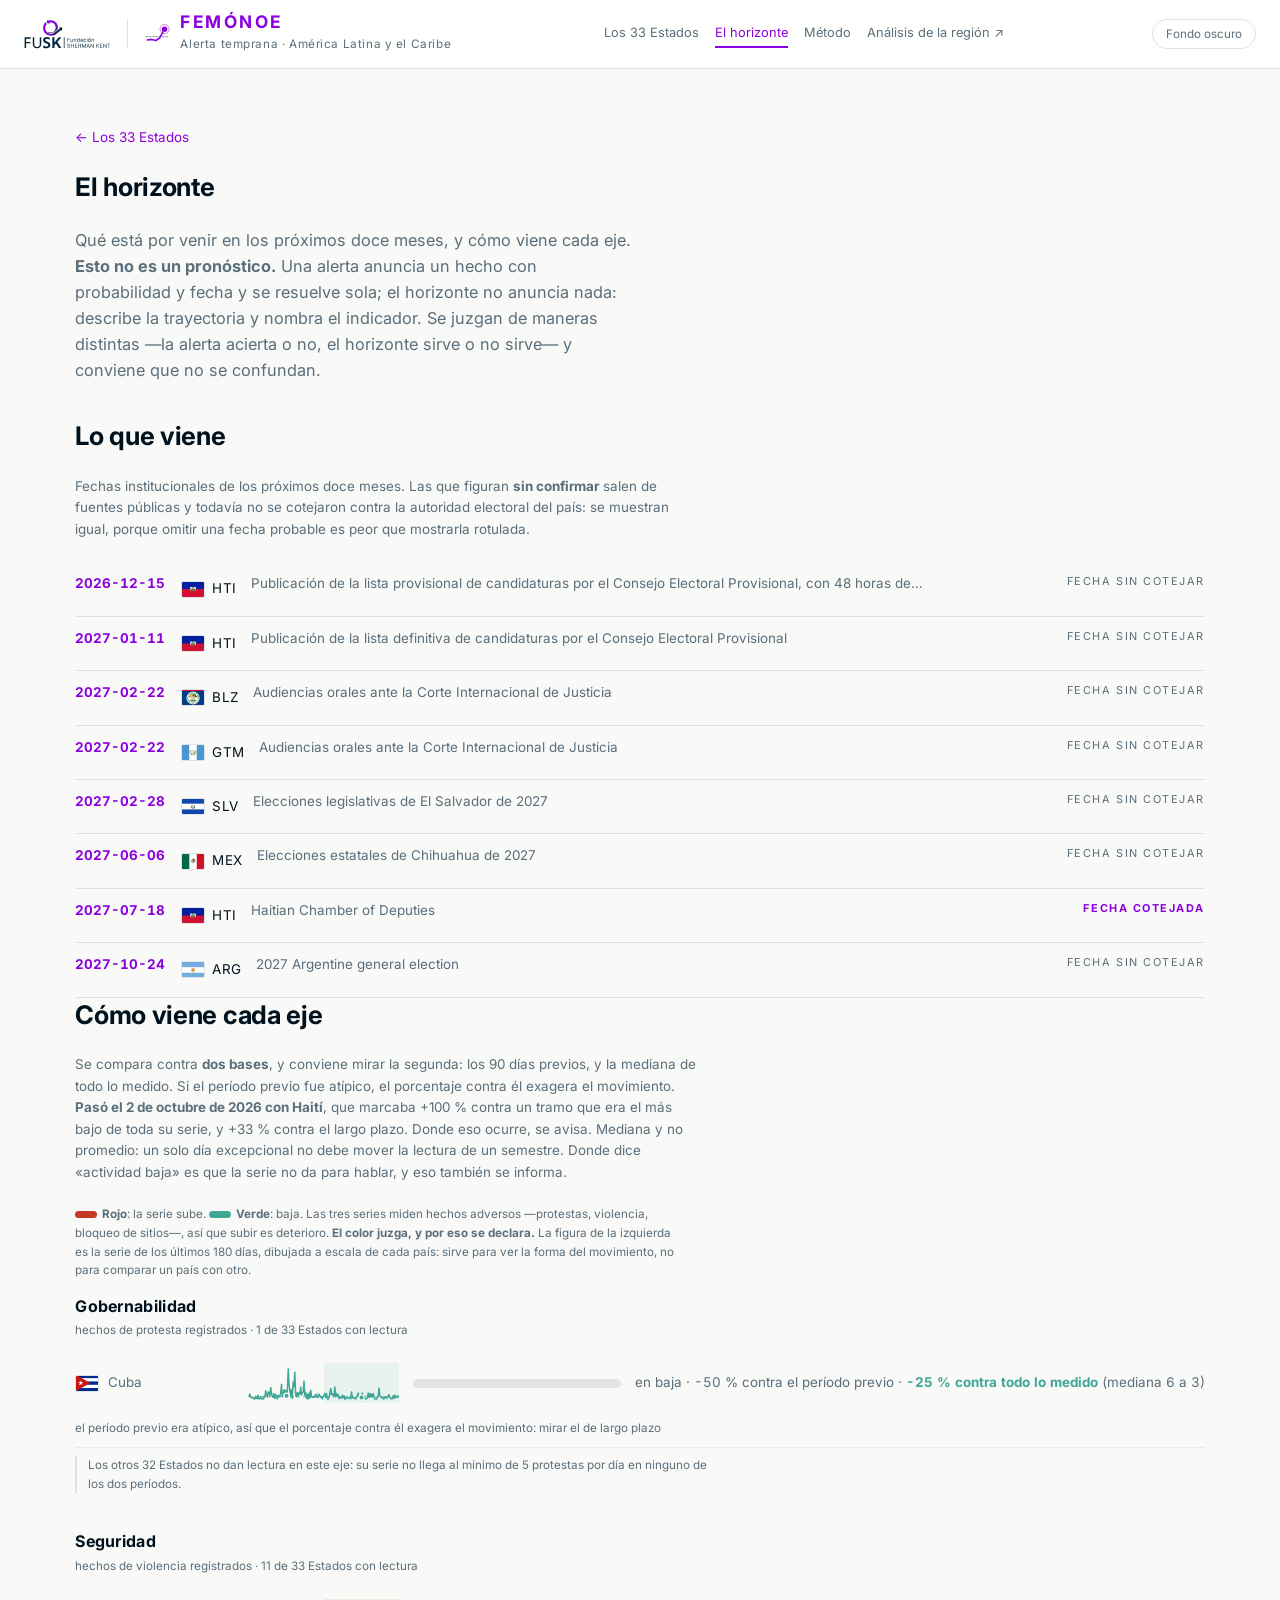
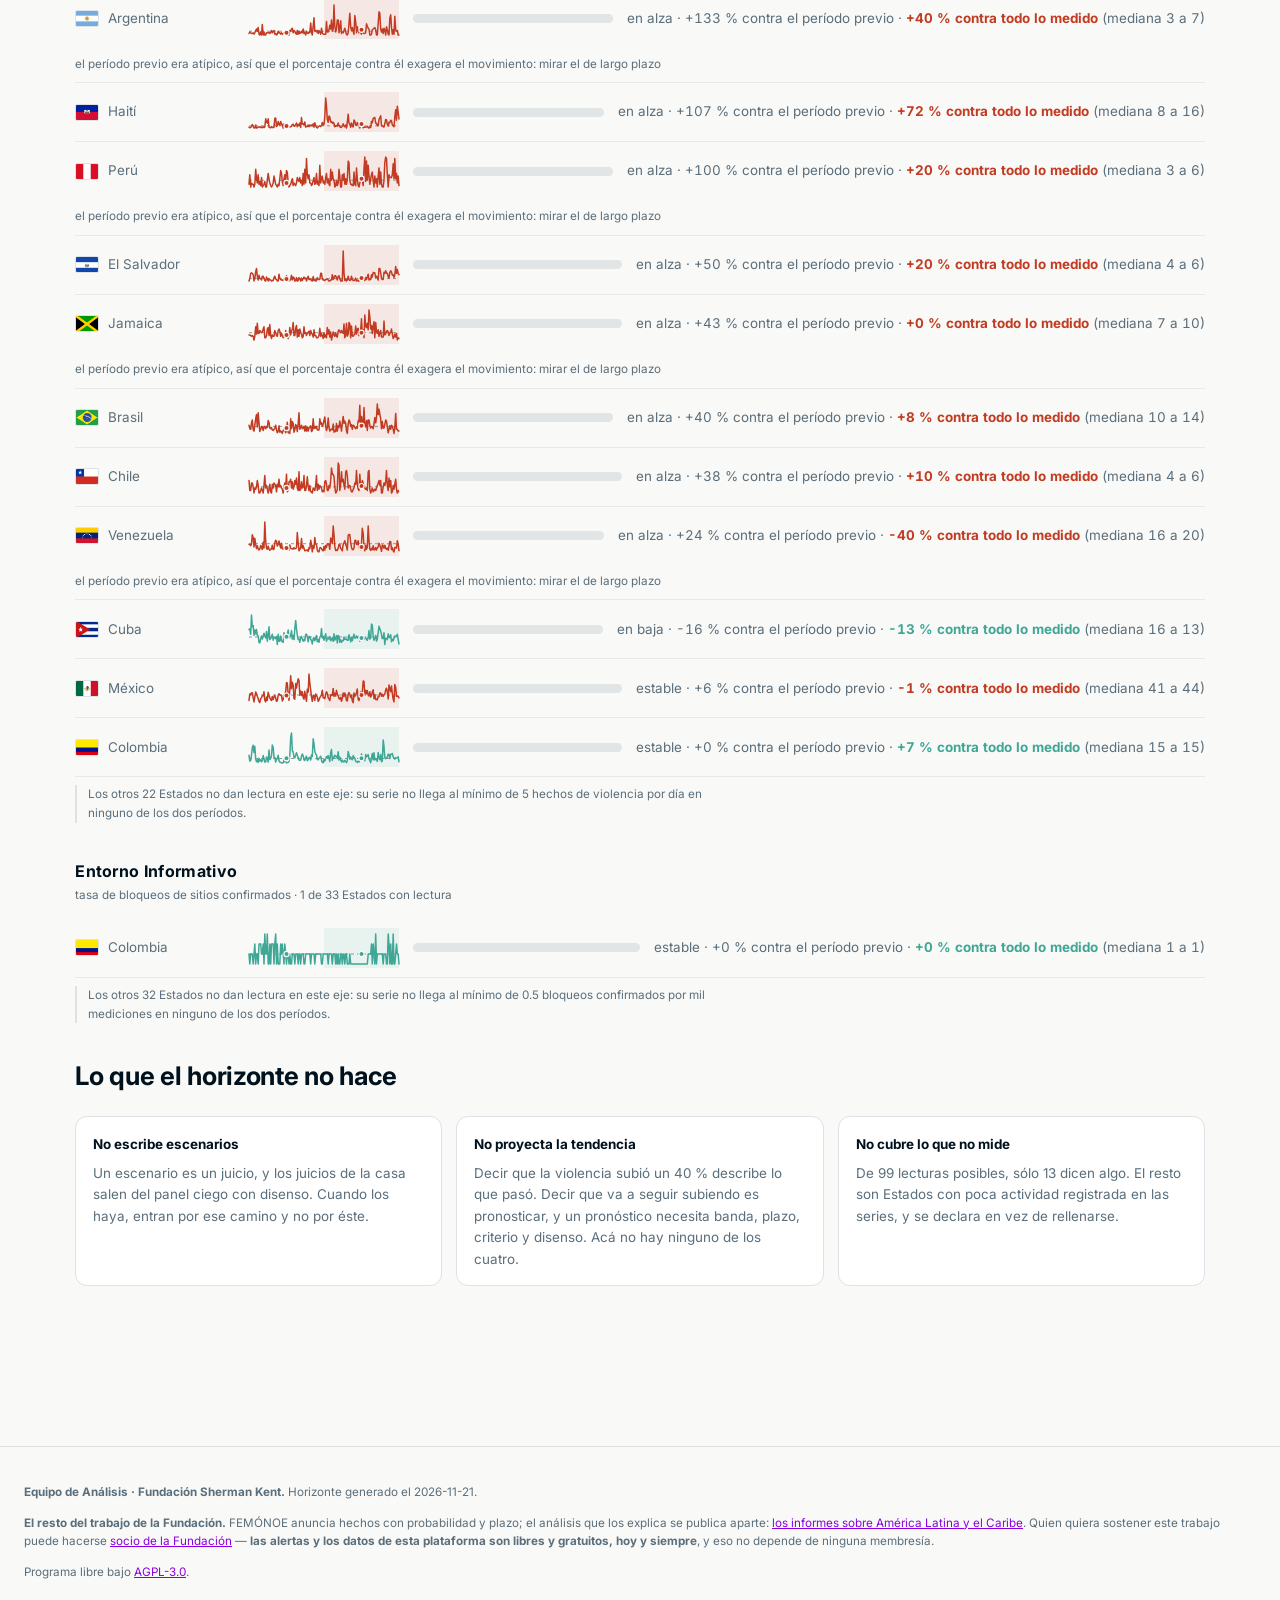
==== commit 3ddab62f: "Sitio 2026-11-21 16:45" ====
--- a/horizonte.html
+++ b/horizonte.html
@@ -52,7 +52,7 @@
   Latina y el Caribe, y cómo viene cada eje. No es un pronóstico: es qué mirar.">
 <link rel="preconnect" href="https://fonts.gstatic.com" crossorigin>
 <link rel="stylesheet" href="https://fonts.googleapis.com/css2?family=Inter:wght@400;500;700&display=swap">
-<link rel="stylesheet" href="estilos.css">
+<link rel="stylesheet" href="estilos.css?v=2e6076b7">
 </head>
 <body>
 
@@ -68,11 +68,14 @@
       <div><h1>FEMÓNOE</h1><small>Alerta temprana · América Latina y el Caribe</small></div>
     </a>
   </div>
+  <nav class="franja-nav"><a href="index.html">Los 33 Estados</a>
+    <span class="nav-aqui" aria-current="page">El horizonte</span>
+    <a href="metodo.html">Método</a>
+    <a href="https://fundacionkent.org/articulos/?utm_source=femonoe&amp;utm_medium=referral&amp;utm_campaign=franja" target="_blank" rel="noopener">Análisis de la región ↗</a></nav>
   <div class="franja-derecha">
     <button type="button" id="tema" class="tema" aria-pressed="false">Fondo oscuro</button>
   </div>
 </div>
-<div class="banda-uso" role="note"><b>Versión beta</b> · en desarrollo</div>
 
 <main class="dictamen ancho">
   <a class="volver" href="index.html">&larr; Los 33 Estados</a>
@@ -92,7 +95,7 @@
     que figuran <b>sin confirmar</b> salen de fuentes públicas y todavía no se
     cotejaron contra la autoridad electoral del país: se muestran igual, porque
     omitir una fecha probable es peor que mostrarla rotulada.</p>
-  <ul class="calendario"><li><time>2027-02-28</time><span class="pais"><img class="bandera" src="banderas/SLV.png" alt="" width="24" height="17" loading="lazy"><span class="iso">SLV</span></span><span class="que">Elecciones legislativas de El Salvador de 2027</span><span class="sello porconf">fecha sin cotejar</span></li><li><time>2027-06-06</time><span class="pais"><img class="bandera" src="banderas/MEX.png" alt="" width="24" height="17" loading="lazy"><span class="iso">MEX</span></span><span class="que">Elecciones estatales de Chihuahua de 2027</span><span class="sello porconf">fecha sin cotejar</span></li><li><time>2027-07-18</time><span class="pais"><img class="bandera" src="banderas/HTI.png" alt="" width="24" height="17" loading="lazy"><span class="iso">HTI</span></span><span class="que">Haitian Chamber of Deputies</span><span class="sello ok">fecha cotejada</span></li><li><time>2027-10-24</time><span class="pais"><img class="bandera" src="banderas/ARG.png" alt="" width="24" height="17" loading="lazy"><span class="iso">ARG</span></span><span class="que">2027 Argentine general election</span><span class="sello porconf">fecha sin cotejar</span></li></ul>
+  <ul class="calendario"><li><time>2026-12-15</time><span class="pais"><img class="bandera" src="banderas/HTI.png" alt="" width="24" height="17" loading="lazy"><span class="iso">HTI</span></span><span class="que">Publicación de la lista provisional de candidaturas por el Consejo Electoral Provisional, con 48 horas de…</span><span class="sello porconf">fecha sin cotejar</span></li><li><time>2027-01-11</time><span class="pais"><img class="bandera" src="banderas/HTI.png" alt="" width="24" height="17" loading="lazy"><span class="iso">HTI</span></span><span class="que">Publicación de la lista definitiva de candidaturas por el Consejo Electoral Provisional</span><span class="sello porconf">fecha sin cotejar</span></li><li><time>2027-02-22</time><span class="pais"><img class="bandera" src="banderas/BLZ.png" alt="" width="24" height="17" loading="lazy"><span class="iso">BLZ</span></span><span class="que">Audiencias orales ante la Corte Internacional de Justicia</span><span class="sello porconf">fecha sin cotejar</span></li><li><time>2027-02-22</time><span class="pais"><img class="bandera" src="banderas/GTM.png" alt="" width="24" height="17" loading="lazy"><span class="iso">GTM</span></span><span class="que">Audiencias orales ante la Corte Internacional de Justicia</span><span class="sello porconf">fecha sin cotejar</span></li><li><time>2027-02-28</time><span class="pais"><img class="bandera" src="banderas/SLV.png" alt="" width="24" height="17" loading="lazy"><span class="iso">SLV</span></span><span class="que">Elecciones legislativas de El Salvador de 2027</span><span class="sello porconf">fecha sin cotejar</span></li><li><time>2027-06-06</time><span class="pais"><img class="bandera" src="banderas/MEX.png" alt="" width="24" height="17" loading="lazy"><span class="iso">MEX</span></span><span class="que">Elecciones estatales de Chihuahua de 2027</span><span class="sello porconf">fecha sin cotejar</span></li><li><time>2027-07-18</time><span class="pais"><img class="bandera" src="banderas/HTI.png" alt="" width="24" height="17" loading="lazy"><span class="iso">HTI</span></span><span class="que">Haitian Chamber of Deputies</span><span class="sello ok">fecha cotejada</span></li><li><time>2027-10-24</time><span class="pais"><img class="bandera" src="banderas/ARG.png" alt="" width="24" height="17" loading="lazy"><span class="iso">ARG</span></span><span class="que">2027 Argentine general election</span><span class="sello porconf">fecha sin cotejar</span></li></ul>
 
   <h2>Cómo viene cada eje</h2>
   <p class="referencia">Se compara contra <b>dos bases</b>, y conviene mirar la
@@ -110,7 +113,7 @@
     de la izquierda es la serie de los últimos 180 días, dibujada a escala de
     cada país: sirve para ver la forma del movimiento, no para comparar un país
     con otro.</p>
-  <section class="bloque-eje"><h3>gobernabilidad</h3><p class="de-donde" title="serie: eventos_protesta">hechos de protesta registrados · 1 de 33 Estados con lectura</p><ul class="bandas"><li class="baja revela"><span class="banda"><img class="bandera" src="banderas/CUB.png" alt="" width="24" height="17" loading="lazy"><span>Cuba</span></span><svg class="chispa baja" viewBox="0 0 150 40" width="150" height="40" role="img"><title>Cuba · gobernabilidad. Los 180 días de la serie. El tramo sombreado es el período reciente, que se compara con el anterior: mediana 7 a 3. La línea punteada es la mediana de todo lo medido.</title><rect class="tramo" x="75.0" y="0" width="75.0" height="40"/><line class="mediana" x1="0" y1="33.8" x2="150" y2="33.8"/><polyline class="linea trazo" points="0.0,20.7 0.8,32.2 1.7,26.7 2.5,24.5 3.3,22.9 4.2,23.5 5.0,36.0 5.8,33.3 6.7,31.1 7.5,33.3 8.3,34.9 9.2,34.9 10.0,34.4 10.8,36.0 11.7,36.0 12.5,33.3 13.3,35.5 14.2,35.5 15.0,32.2 15.8,36.0 16.7,36.0 17.5,33.8 18.3,35.5 19.2,36.0 20.0,36.0 20.8,33.3 21.7,34.4 22.5,27.8 23.3,32.2 24.2,33.8 25.0,28.9 25.8,29.5 26.7,33.3 27.5,24.5 28.3,30.0 29.2,33.8 30.0,34.4 30.8,30.5 31.7,35.5 32.5,31.6 33.3,32.7 34.2,36.0 35.0,32.2 35.8,33.8 36.7,33.3 37.5,30.5 38.3,21.3 39.2,33.8 40.0,31.1 40.8,26.7 41.7,30.0 42.5,27.3 43.3,31.1 44.2,29.5 45.0,6.0 45.8,21.3 46.7,26.7 47.5,33.8 48.3,26.7 49.2,35.5 50.0,19.1 50.8,24.0 51.7,9.3 52.5,32.2 53.3,33.8 54.2,29.5 55.0,32.7 55.8,30.0 56.7,31.1 57.5,24.0 58.3,32.2 59.2,30.0 60.0,28.9 60.8,18.0 61.7,32.2 62.5,29.5 63.3,35.5 64.2,31.6 65.0,36.0 65.8,30.0 66.7,34.9 67.5,27.3 68.3,33.3 69.2,34.4 70.0,33.8 70.8,34.4 71.7,32.2 72.5,33.8 73.3,31.1 74.2,34.4 75.0,34.4 75.8,31.1 76.7,32.2 77.5,34.4 78.3,33.8 79.2,36.0 80.0,33.3 80.8,32.7 81.7,30.5 82.5,34.4 83.3,30.5 84.2,36.0 85.0,36.0 85.8,34.9 86.7,30.5 87.5,25.6 88.3,31.6 89.2,30.5 90.0,32.7 90.8,33.3 91.7,24.0 92.5,33.3 93.3,30.5 94.2,33.3 95.0,31.6 95.8,35.5 96.7,35.5 97.5,34.4 98.3,34.9 99.2,32.2 100.0,34.9 100.8,32.7 101.7,36.0 102.5,36.0 103.3,34.4 104.2,34.4 105.0,35.5 105.8,34.9 106.7,34.4 107.5,36.0 108.3,28.9 109.2,34.4 110.0,34.9 110.8,35.5 111.7,34.9 112.5,36.0 113.3,33.8 114.2,32.7 115.0,30.0 115.8,33.8 116.7,32.7 117.5,34.4 118.3,36.0 119.2,30.0 120.0,34.4 120.8,32.7 121.7,35.5 122.5,35.5 123.3,36.0 124.2,34.9 125.0,30.0 125.8,34.4 126.7,30.5 127.5,33.8 128.3,31.1 129.2,33.8 130.0,30.5 130.8,34.4 131.7,36.0 132.5,36.0 133.3,36.0 134.2,34.9 135.0,33.3 135.8,25.1 136.7,32.7 137.5,33.8 138.3,34.9 139.2,34.4 140.0,36.0 140.8,36.0 141.7,33.8 142.5,33.8 143.3,35.5 144.2,33.8 145.0,33.8 145.8,31.6 146.7,34.4 147.5,34.9 148.3,36.0 149.2,35.5 150.0,32.7" stroke-dasharray="659" style="--largo:659"/><circle class="punto" cx="37.5" cy="32.2" r="2.6"/><circle class="punto" cx="112.5" cy="34.4" r="2.6"/></svg><span class="riel"><span class="lleno avanza" style="--hasta:57%"></span></span><span class="cuenta">en baja · -57 % contra el período previo · <b>-25 % contra todo lo medido</b> (mediana 7 a 3)</span><span class="nota-fecha">el período previo era atípico, así que el porcentaje contra él exagera el movimiento: mirar el de largo plazo</span></li></ul><p class="callados">Los otros 32 Estados no dan lectura en este eje: su serie no llega al mínimo de 5 protestas por día en ninguno de los dos períodos.</p></section><section class="bloque-eje"><h3>seguridad</h3><p class="de-donde" title="serie: eventos_violencia">hechos de violencia registrados · 11 de 33 Estados con lectura</p><ul class="bandas"><li class="sube revela"><span class="banda"><img class="bandera" src="banderas/HTI.png" alt="" width="24" height="17" loading="lazy"><span>Haití</span></span><svg class="chispa sube" viewBox="0 0 150 40" width="150" height="40" role="img"><title>Haití · seguridad. Los 180 días de la serie. El tramo sombreado es el período reciente, que se compara con el anterior: mediana 6 a 14. La línea punteada es la mediana de todo lo medido.</title><rect class="tramo" x="75.0" y="0" width="75.0" height="40"/><line class="mediana" x1="0" y1="33.8" x2="150" y2="33.8"/><polyline class="linea trazo" points="0.0,34.0 0.8,35.0 1.7,35.2 2.5,35.0 3.3,35.8 4.2,36.0 5.0,36.0 5.8,35.2 6.7,35.8 7.5,35.2 8.3,34.8 9.2,32.5 10.0,34.0 10.8,36.0 11.7,36.0 12.5,33.0 13.3,36.0 14.2,35.8 15.0,35.2 15.8,34.8 16.7,35.0 17.5,35.5 18.3,35.0 19.2,35.8 20.0,34.8 20.8,35.5 21.7,35.0 22.5,26.8 23.3,30.0 24.2,31.2 25.0,26.8 25.8,35.2 26.7,35.5 27.5,35.8 28.3,34.5 29.2,35.5 30.0,35.5 30.8,35.2 31.7,26.5 32.5,26.0 33.3,34.5 34.2,33.8 35.0,29.5 35.8,32.5 36.7,33.2 37.5,29.5 38.3,32.0 39.2,32.5 40.0,36.0 40.8,32.0 41.7,34.0 42.5,33.0 43.3,35.0 44.2,32.0 45.0,35.2 45.8,35.2 46.7,34.8 47.5,34.8 48.3,34.2 49.2,32.5 50.0,32.2 50.8,34.0 51.7,34.2 52.5,32.5 53.3,31.0 54.2,34.8 55.0,32.5 55.8,33.5 56.7,31.0 57.5,35.5 58.3,25.5 59.2,32.0 60.0,32.0 60.8,32.5 61.7,30.0 62.5,35.0 63.3,34.5 64.2,34.5 65.0,33.0 65.8,34.8 66.7,33.0 67.5,33.8 68.3,33.0 69.2,34.0 70.0,31.8 70.8,35.2 71.7,30.8 72.5,33.8 73.3,35.2 74.2,36.0 75.0,34.8 75.8,34.2 76.7,33.8 77.5,34.5 78.3,33.8 79.2,30.5 80.0,33.0 80.8,32.5 81.7,24.5 82.5,6.0 83.3,14.2 84.2,27.5 85.0,30.2 85.8,24.0 86.7,25.2 87.5,30.0 88.3,29.5 89.2,31.2 90.0,30.2 90.8,31.5 91.7,34.8 92.5,34.0 93.3,33.5 94.2,34.2 95.0,31.0 95.8,33.5 96.7,34.8 97.5,35.2 98.3,35.5 99.2,34.0 100.0,31.8 100.8,34.2 101.7,34.8 102.5,33.0 103.3,36.0 104.2,30.2 105.0,22.2 105.8,31.0 106.7,32.0 107.5,35.2 108.3,31.0 109.2,33.8 110.0,35.0 110.8,28.0 111.7,29.2 112.5,33.2 113.3,33.2 114.2,30.5 115.0,32.5 115.8,31.5 116.7,36.0 117.5,32.8 118.3,32.2 119.2,32.5 120.0,35.8 120.8,35.2 121.7,35.0 122.5,35.2 123.3,34.8 124.2,34.2 125.0,35.5 125.8,36.0 126.7,34.8 127.5,35.5 128.3,29.2 129.2,30.8 130.0,26.5 130.8,26.0 131.7,25.5 132.5,31.2 133.3,31.2 134.2,33.5 135.0,33.8 135.8,27.5 136.7,25.8 137.5,23.8 138.3,33.8 139.2,34.0 140.0,34.8 140.8,35.0 141.7,31.8 142.5,27.5 143.3,28.0 144.2,32.2 145.0,34.0 145.8,30.2 146.7,30.8 147.5,28.2 148.3,28.8 149.2,32.8 150.0,34.5" stroke-dasharray="469" style="--largo:469"/><circle class="punto" cx="37.5" cy="34.5" r="2.6"/><circle class="punto" cx="112.5" cy="32.5" r="2.6"/></svg><span class="riel"><span class="lleno avanza" style="--hasta:100%"></span></span><span class="cuenta">en alza · +133 % contra el período previo · <b>+56 % contra todo lo medido</b> (mediana 6 a 14)</span><span class="nota-fecha">el período previo era atípico, así que el porcentaje contra él exagera el movimiento: mirar el de largo plazo</span></li><li class="sube revela"><span class="banda"><img class="bandera" src="banderas/ARG.png" alt="" width="24" height="17" loading="lazy"><span>Argentina</span></span><svg class="chispa sube" viewBox="0 0 150 40" width="150" height="40" role="img"><title>Argentina · seguridad. Los 180 días de la serie. El tramo sombreado es el período reciente, que se compara con el anterior: mediana 3 a 7. La línea punteada es la mediana de todo lo medido.</title><rect class="tramo" x="75.0" y="0" width="75.0" height="40"/><line class="mediana" x1="0" y1="32.2" x2="150" y2="32.2"/><polyline class="linea trazo" points="0.0,28.5 0.8,28.5 1.7,34.5 2.5,33.8 3.3,27.8 4.2,32.2 5.0,34.5 5.8,34.5 6.7,33.0 7.5,33.8 8.3,34.5 9.2,34.5 10.0,33.8 10.8,35.2 11.7,33.8 12.5,31.5 13.3,30.0 14.2,32.2 15.0,28.5 15.8,35.2 16.7,36.0 17.5,33.0 18.3,36.0 19.2,25.5 20.0,36.0 20.8,33.0 21.7,36.0 22.5,36.0 23.3,33.8 24.2,33.8 25.0,33.8 25.8,33.8 26.7,34.5 27.5,33.0 28.3,31.5 29.2,33.8 30.0,32.2 30.8,31.5 31.7,35.2 32.5,34.5 33.3,36.0 34.2,35.2 35.0,32.2 35.8,33.8 36.7,33.8 37.5,35.2 38.3,33.8 39.2,35.2 40.0,34.5 40.8,33.8 41.7,33.8 42.5,33.0 43.3,32.2 44.2,33.8 45.0,36.0 45.8,36.0 46.7,31.5 47.5,32.2 48.3,30.0 49.2,29.2 50.0,33.8 50.8,31.5 51.7,32.2 52.5,34.5 53.3,35.2 54.2,31.5 55.0,35.2 55.8,32.2 56.7,34.5 57.5,33.8 58.3,32.2 59.2,33.8 60.0,30.0 60.8,34.5 61.7,33.8 62.5,36.0 63.3,32.2 64.2,33.8 65.0,34.5 65.8,33.0 66.7,33.8 67.5,24.0 68.3,33.0 69.2,36.0 70.0,27.0 70.8,18.8 71.7,32.2 72.5,31.5 73.3,33.0 74.2,31.5 75.0,34.5 75.8,31.5 76.7,33.0 77.5,35.2 78.3,29.2 79.2,33.8 80.0,35.2 80.8,35.2 81.7,35.2 82.5,35.2 83.3,22.5 84.2,33.0 85.0,33.0 85.8,30.8 86.7,26.2 87.5,30.0 88.3,21.0 89.2,32.2 90.0,30.0 90.8,6.0 91.7,27.0 92.5,33.0 93.3,30.0 94.2,21.0 95.0,21.0 95.8,33.8 96.7,28.5 97.5,21.8 98.3,34.5 99.2,33.0 100.0,33.8 100.8,31.5 101.7,29.2 102.5,33.0 103.3,35.2 104.2,36.0 105.0,33.8 105.8,24.8 106.7,14.2 107.5,27.8 108.3,31.5 109.2,28.5 110.0,32.2 110.8,35.2 111.7,16.5 112.5,22.5 113.3,33.8 114.2,27.8 115.0,30.8 115.8,33.8 116.7,30.0 117.5,33.8 118.3,35.2 119.2,30.0 120.0,33.8 120.8,34.5 121.7,34.5 122.5,33.8 123.3,24.8 124.2,27.0 125.0,29.2 125.8,30.0 126.7,36.0 127.5,36.0 128.3,35.2 129.2,30.8 130.0,30.0 130.8,29.2 131.7,28.5 132.5,30.8 133.3,36.0 134.2,36.0 135.0,24.8 135.8,12.8 136.7,14.2 137.5,30.0 138.3,33.0 139.2,30.0 140.0,34.5 140.8,29.2 141.7,30.8 142.5,36.0 143.3,27.8 144.2,30.8 145.0,35.2 145.8,36.0 146.7,19.5 147.5,15.8 148.3,28.5 149.2,35.2 150.0,30.8" stroke-dasharray="729" style="--largo:729"/><circle class="punto" cx="37.5" cy="33.8" r="2.6"/><circle class="punto" cx="112.5" cy="30.8" r="2.6"/></svg><span class="riel"><span class="lleno avanza" style="--hasta:100%"></span></span><span class="cuenta">en alza · +133 % contra el período previo · <b>+40 % contra todo lo medido</b> (mediana 3 a 7)</span><span class="nota-fecha">el período previo era atípico, así que el porcentaje contra él exagera el movimiento: mirar el de largo plazo</span></li><li class="sube revela"><span class="banda"><img class="bandera" src="banderas/PER.png" alt="" width="24" height="17" loading="lazy"><span>Perú</span></span><svg class="chispa sube" viewBox="0 0 150 40" width="150" height="40" role="img"><title>Perú · seguridad. Los 180 días de la serie. El tramo sombreado es el período reciente, que se compara con el anterior: mediana 3 a 5. La línea punteada es la mediana de todo lo medido.</title><rect class="tramo" x="75.0" y="0" width="75.0" height="40"/><line class="mediana" x1="0" y1="29.2" x2="150" y2="29.2"/><polyline class="linea trazo" points="0.0,26.5 0.8,26.5 1.7,34.6 2.5,36.0 3.3,26.5 4.2,34.6 5.0,34.6 5.8,33.3 6.7,23.7 7.5,36.0 8.3,31.9 9.2,33.3 10.0,33.3 10.8,36.0 11.7,33.3 12.5,18.3 13.3,27.8 14.2,31.9 15.0,23.7 15.8,33.3 16.7,30.5 17.5,34.6 18.3,26.5 19.2,36.0 20.0,34.6 20.8,33.3 21.7,30.5 22.5,36.0 23.3,36.0 24.2,29.2 25.0,22.4 25.8,27.8 26.7,31.9 27.5,34.6 28.3,36.0 29.2,34.6 30.0,31.9 30.8,25.1 31.7,29.2 32.5,33.3 33.3,34.6 34.2,36.0 35.0,33.3 35.8,34.6 36.7,27.8 37.5,19.6 38.3,22.4 39.2,30.5 40.0,34.6 40.8,27.8 41.7,23.7 42.5,30.5 43.3,19.6 44.2,21.0 45.0,31.9 45.8,36.0 46.7,34.6 47.5,33.3 48.3,30.5 49.2,27.8 50.0,34.6 50.8,31.9 51.7,33.3 52.5,34.6 53.3,31.9 54.2,26.5 55.0,29.2 55.8,30.5 56.7,26.5 57.5,31.9 58.3,29.2 59.2,34.6 60.0,22.4 60.8,33.3 61.7,18.3 62.5,31.9 63.3,7.4 64.2,23.7 65.0,27.8 65.8,23.7 66.7,31.9 67.5,31.9 68.3,34.6 69.2,33.3 70.0,29.2 70.8,26.5 71.7,33.3 72.5,31.9 73.3,22.4 74.2,33.3 75.0,30.5 75.8,34.6 76.7,14.2 77.5,31.9 78.3,26.5 79.2,25.1 80.0,31.9 80.8,30.5 81.7,33.3 82.5,26.5 83.3,22.4 84.2,31.9 85.0,27.8 85.8,33.3 86.7,34.6 87.5,18.3 88.3,29.2 89.2,21.0 90.0,27.8 90.8,29.2 91.7,36.0 92.5,34.6 93.3,29.2 94.2,34.6 95.0,31.9 95.8,18.3 96.7,25.1 97.5,36.0 98.3,36.0 99.2,23.7 100.0,29.2 100.8,22.4 101.7,33.3 102.5,27.8 103.3,33.3 104.2,27.8 105.0,10.1 105.8,11.5 106.7,29.2 107.5,33.3 108.3,33.3 109.2,34.6 110.0,34.6 110.8,21.0 111.7,33.3 112.5,34.6 113.3,16.9 114.2,27.8 115.0,34.6 115.8,36.0 116.7,31.9 117.5,29.2 118.3,27.8 119.2,29.2 120.0,34.6 120.8,18.3 121.7,6.0 122.5,30.5 123.3,10.1 124.2,29.2 125.0,14.2 125.8,25.1 126.7,33.3 127.5,27.8 128.3,23.7 129.2,21.0 130.0,30.5 130.8,36.0 131.7,25.1 132.5,31.9 133.3,27.8 134.2,36.0 135.0,25.1 135.8,16.9 136.7,33.3 137.5,21.0 138.3,33.3 139.2,36.0 140.0,36.0 140.8,29.2 141.7,11.5 142.5,6.0 143.3,7.4 144.2,23.7 145.0,36.0 145.8,23.7 146.7,26.5 147.5,26.5 148.3,26.5 149.2,23.7 150.0,12.8" stroke-dasharray="1195" style="--largo:1195"/><circle class="punto" cx="37.5" cy="31.9" r="2.6"/><circle class="punto" cx="112.5" cy="29.2" r="2.6"/></svg><span class="riel"><span class="lleno avanza" style="--hasta:67%"></span></span><span class="cuenta">en alza · +67 % contra el período previo · <b>+0 % contra todo lo medido</b> (mediana 3 a 5)</span><span class="nota-fecha">el período previo era atípico, así que el porcentaje contra él exagera el movimiento: mirar el de largo plazo</span></li><li class="sube revela"><span class="banda"><img class="bandera" src="banderas/BRA.png" alt="" width="24" height="17" loading="lazy"><span>Brasil</span></span><svg class="chispa sube" viewBox="0 0 150 40" width="150" height="40" role="img"><title>Brasil · seguridad. Los 180 días de la serie. El tramo sombreado es el período reciente, que se compara con el anterior: mediana 10 a 14. La línea punteada es la mediana de todo lo medido.</title><rect class="tramo" x="75.0" y="0" width="75.0" height="40"/><line class="mediana" x1="0" y1="28.4" x2="150" y2="28.4"/><polyline class="linea trazo" points="0.0,26.6 0.8,30.1 1.7,25.4 2.5,26.0 3.3,29.5 4.2,34.2 5.0,33.1 5.8,27.2 6.7,30.7 7.5,31.3 8.3,24.8 9.2,21.9 10.0,31.9 10.8,33.1 11.7,27.2 12.5,20.7 13.3,16.6 14.2,28.9 15.0,14.8 15.8,24.8 16.7,33.6 17.5,31.3 18.3,28.4 19.2,28.9 20.0,32.5 20.8,28.9 21.7,28.4 22.5,30.7 23.3,28.4 24.2,29.5 25.0,22.5 25.8,24.2 26.7,30.1 27.5,30.7 28.3,29.5 29.2,31.9 30.0,32.5 30.8,31.3 31.7,30.1 32.5,27.2 33.3,31.9 34.2,34.8 35.0,33.1 35.8,27.8 36.7,34.2 37.5,33.1 38.3,33.6 39.2,35.4 40.0,32.5 40.8,31.3 41.7,31.3 42.5,34.8 43.3,32.5 44.2,24.2 45.0,34.8 45.8,34.8 46.7,35.4 47.5,20.7 48.3,30.7 49.2,23.6 50.0,25.4 50.8,34.2 51.7,31.9 52.5,26.6 53.3,27.8 54.2,33.6 55.0,25.4 55.8,14.8 56.7,31.3 57.5,29.5 58.3,27.2 59.2,30.7 60.0,30.1 60.8,28.4 61.7,33.1 62.5,27.8 63.3,33.1 64.2,28.9 65.0,33.1 65.8,29.5 66.7,29.5 67.5,27.8 68.3,33.6 69.2,32.5 70.0,20.7 70.8,30.7 71.7,28.4 72.5,30.1 73.3,28.4 74.2,31.9 75.0,31.9 75.8,31.9 76.7,20.7 77.5,26.0 78.3,24.8 79.2,28.4 80.0,26.0 80.8,22.5 81.7,18.9 82.5,28.4 83.3,32.5 84.2,29.5 85.0,20.1 85.8,29.5 86.7,33.1 87.5,31.3 88.3,31.3 89.2,31.9 90.0,26.0 90.8,34.2 91.7,32.5 92.5,33.6 93.3,25.4 94.2,33.1 95.0,27.8 95.8,29.5 96.7,23.1 97.5,27.8 98.3,33.1 99.2,25.4 100.0,18.4 100.8,25.4 101.7,23.1 102.5,25.4 103.3,33.1 104.2,35.4 105.0,26.0 105.8,21.9 106.7,23.6 107.5,28.4 108.3,26.6 109.2,31.3 110.0,27.2 110.8,27.8 111.7,29.5 112.5,30.7 113.3,28.9 114.2,30.1 115.0,22.5 115.8,23.6 116.7,7.2 117.5,30.1 118.3,18.4 119.2,23.6 120.0,27.8 120.8,9.5 121.7,27.2 122.5,28.9 123.3,22.5 124.2,32.5 125.0,21.9 125.8,21.9 126.7,27.2 127.5,30.1 128.3,28.4 129.2,28.4 130.0,30.7 130.8,26.0 131.7,19.5 132.5,24.8 133.3,19.5 134.2,6.0 135.0,16.6 135.8,11.3 136.7,16.0 137.5,20.7 138.3,30.7 139.2,23.6 140.0,30.1 140.8,30.1 141.7,26.6 142.5,21.9 143.3,23.1 144.2,28.9 145.0,34.8 145.8,31.3 146.7,27.8 147.5,31.3 148.3,27.2 149.2,28.4 150.0,31.3" stroke-dasharray="880" style="--largo:880"/><circle class="punto" cx="37.5" cy="30.1" r="2.6"/><circle class="punto" cx="112.5" cy="27.5" r="2.6"/></svg><span class="riel"><span class="lleno avanza" style="--hasta:45%"></span></span><span class="cuenta">en alza · +45 % contra el período previo · <b>+12 % contra todo lo medido</b> (mediana 10 a 14)</span></li><li class="sube revela"><span class="banda"><img class="bandera" src="banderas/SLV.png" alt="" width="24" height="17" loading="lazy"><span>El Salvador</span></span><svg class="chispa sube" viewBox="0 0 150 40" width="150" height="40" role="img"><title>El Salvador · seguridad. Los 180 días de la serie. El tramo sombreado es el período reciente, que se compara con el anterior: mediana 4 a 5. La línea punteada es la mediana de todo lo medido.</title><rect class="tramo" x="75.0" y="0" width="75.0" height="40"/><line class="mediana" x1="0" y1="33.6" x2="150" y2="33.6"/><polyline class="linea trazo" points="0.0,33.1 0.8,36.0 1.7,31.6 2.5,34.1 3.3,29.2 4.2,34.5 5.0,35.5 5.8,36.0 6.7,33.6 7.5,28.3 8.3,27.8 9.2,28.3 10.0,29.7 10.8,36.0 11.7,33.6 12.5,26.8 13.3,23.4 14.2,31.2 15.0,35.0 15.8,30.2 16.7,33.6 17.5,33.6 18.3,35.0 19.2,31.2 20.0,31.2 20.8,33.1 21.7,35.5 22.5,36.0 23.3,32.1 24.2,33.6 25.0,36.0 25.8,33.6 26.7,35.0 27.5,35.0 28.3,36.0 29.2,35.5 30.0,35.5 30.8,32.6 31.7,31.2 32.5,34.1 33.3,34.5 34.2,36.0 35.0,36.0 35.8,29.2 36.7,33.1 37.5,34.5 38.3,35.0 39.2,35.0 40.0,35.5 40.8,34.1 41.7,32.6 42.5,35.0 43.3,30.7 44.2,34.1 45.0,36.0 45.8,35.5 46.7,35.5 47.5,34.1 48.3,30.2 49.2,35.0 50.0,32.1 50.8,32.6 51.7,36.0 52.5,35.5 53.3,32.6 54.2,36.0 55.0,35.5 55.8,32.6 56.7,33.6 57.5,36.0 58.3,33.1 59.2,35.5 60.0,33.6 60.8,32.1 61.7,33.6 62.5,33.1 63.3,36.0 64.2,33.1 65.0,31.2 65.8,34.5 66.7,34.5 67.5,34.1 68.3,35.5 69.2,36.0 70.0,31.6 70.8,35.5 71.7,34.5 72.5,36.0 73.3,35.5 74.2,32.6 75.0,34.5 75.8,34.5 76.7,34.5 77.5,28.3 78.3,28.3 79.2,33.6 80.0,35.0 80.8,35.0 81.7,35.5 82.5,34.5 83.3,34.1 84.2,34.1 85.0,35.0 85.8,36.0 86.7,36.0 87.5,35.0 88.3,35.0 89.2,29.7 90.0,34.5 90.8,33.1 91.7,30.7 92.5,30.7 93.3,33.1 94.2,35.0 95.0,31.6 95.8,30.7 96.7,33.6 97.5,36.0 98.3,35.5 99.2,36.0 100.0,6.0 100.8,27.8 101.7,35.5 102.5,34.1 103.3,36.0 104.2,35.0 105.0,31.2 105.8,34.5 106.7,35.5 107.5,35.0 108.3,31.2 109.2,34.5 110.0,35.5 110.8,35.5 111.7,35.0 112.5,33.1 113.3,36.0 114.2,35.0 115.0,36.0 115.8,36.0 116.7,32.1 117.5,33.1 118.3,34.5 119.2,34.5 120.0,33.1 120.8,33.1 121.7,35.5 122.5,32.6 123.3,34.5 124.2,32.1 125.0,29.2 125.8,35.0 126.7,34.5 127.5,34.5 128.3,29.7 129.2,32.1 130.0,27.3 130.8,27.8 131.7,27.8 132.5,32.6 133.3,31.2 134.2,32.1 135.0,35.0 135.8,23.4 136.7,23.4 137.5,27.8 138.3,33.6 139.2,34.5 140.0,34.5 140.8,27.3 141.7,28.3 142.5,25.8 143.3,28.3 144.2,28.3 145.0,31.6 145.8,33.1 146.7,27.3 147.5,25.8 148.3,26.8 149.2,30.2 150.0,30.2" stroke-dasharray="492" style="--largo:492"/><circle class="punto" cx="37.5" cy="34.1" r="2.6"/><circle class="punto" cx="112.5" cy="33.6" r="2.6"/></svg><span class="riel"><span class="lleno avanza" style="--hasta:25%"></span></span><span class="cuenta">en alza · +25 % contra el período previo · <b>+0 % contra todo lo medido</b> (mediana 4 a 5)</span></li><li class="sube revela"><span class="banda"><img class="bandera" src="banderas/JAM.png" alt="" width="24" height="17" loading="lazy"><span>Jamaica</span></span><svg class="chispa sube" viewBox="0 0 150 40" width="150" height="40" role="img"><title>Jamaica · seguridad. Los 180 días de la serie. El tramo sombreado es el período reciente, que se compara con el anterior: mediana 8 a 10. La línea punteada es la mediana de todo lo medido.</title><rect class="tramo" x="75.0" y="0" width="75.0" height="40"/><line class="mediana" x1="0" y1="28.7" x2="150" y2="28.7"/><polyline class="linea trazo" points="0.0,11.9 0.8,20.6 1.7,30.9 2.5,29.4 3.3,23.6 4.2,14.8 5.0,33.8 5.8,30.9 6.7,30.9 7.5,31.6 8.3,32.3 9.2,31.6 10.0,32.3 10.8,36.0 11.7,32.3 12.5,22.8 13.3,30.1 14.2,19.2 15.0,29.4 15.8,29.4 16.7,26.5 17.5,28.0 18.3,28.7 19.2,28.0 20.0,25.0 20.8,22.8 21.7,33.8 22.5,33.8 23.3,31.6 24.2,25.0 25.0,23.6 25.8,31.6 26.7,20.6 27.5,31.6 28.3,34.5 29.2,30.9 30.0,32.3 30.8,32.3 31.7,26.5 32.5,28.7 33.3,31.6 34.2,32.3 35.0,26.5 35.8,25.0 36.7,27.2 37.5,32.3 38.3,29.4 39.2,31.6 40.0,33.8 40.8,30.9 41.7,33.1 42.5,26.5 43.3,31.6 44.2,29.4 45.0,34.5 45.8,32.3 46.7,23.6 47.5,30.9 48.3,26.5 49.2,25.8 50.0,18.4 50.8,31.6 51.7,31.6 52.5,24.3 53.3,21.4 54.2,33.1 55.0,25.8 55.8,32.3 56.7,25.0 57.5,28.7 58.3,30.1 59.2,33.8 60.0,32.3 60.8,22.8 61.7,29.4 62.5,28.7 63.3,31.6 64.2,28.7 65.0,28.7 65.8,27.2 66.7,31.6 67.5,26.5 68.3,29.4 69.2,30.1 70.0,33.1 70.8,25.8 71.7,31.6 72.5,31.6 73.3,33.8 74.2,33.8 75.0,33.1 75.8,31.6 76.7,24.3 77.5,32.3 78.3,29.4 79.2,31.6 80.0,34.5 80.8,28.7 81.7,33.1 82.5,30.9 83.3,33.8 84.2,23.6 85.0,30.1 85.8,25.8 86.7,33.1 87.5,28.0 88.3,36.0 89.2,32.3 90.0,28.0 90.8,30.9 91.7,32.3 92.5,28.7 93.3,32.3 94.2,33.1 95.0,27.2 95.8,25.8 96.7,27.2 97.5,28.7 98.3,26.5 99.2,28.0 100.0,29.4 100.8,19.9 101.7,33.8 102.5,30.9 103.3,19.2 104.2,32.3 105.0,30.1 105.8,18.4 106.7,19.9 107.5,33.8 108.3,22.1 109.2,31.6 110.0,32.3 110.8,30.9 111.7,30.1 112.5,22.1 113.3,30.1 114.2,25.0 115.0,24.3 115.8,31.6 116.7,28.7 117.5,25.8 118.3,14.8 119.2,29.4 120.0,25.8 120.8,33.8 121.7,11.1 122.5,22.1 123.3,23.6 124.2,19.2 125.0,25.8 125.8,6.0 126.7,12.6 127.5,25.0 128.3,21.4 129.2,29.4 130.0,22.1 130.8,17.7 131.7,33.8 132.5,18.4 133.3,28.0 134.2,29.4 135.0,25.8 135.8,32.3 136.7,28.7 137.5,26.5 138.3,33.1 139.2,33.1 140.0,33.1 140.8,17.0 141.7,30.9 142.5,30.1 143.3,27.2 144.2,26.5 145.0,28.0 145.8,31.6 146.7,29.4 147.5,28.0 148.3,25.0 149.2,30.1 150.0,34.5" stroke-dasharray="940" style="--largo:940"/><circle class="punto" cx="37.5" cy="30.1" r="2.6"/><circle class="punto" cx="112.5" cy="28.7" r="2.6"/></svg><span class="riel"><span class="lleno avanza" style="--hasta:25%"></span></span><span class="cuenta">en alza · +25 % contra el período previo · <b>+0 % contra todo lo medido</b> (mediana 8 a 10)</span></li><li class="baja revela"><span class="banda"><img class="bandera" src="banderas/CUB.png" alt="" width="24" height="17" loading="lazy"><span>Cuba</span></span><svg class="chispa baja" viewBox="0 0 150 40" width="150" height="40" role="img"><title>Cuba · seguridad. Los 180 días de la serie. El tramo sombreado es el período reciente, que se compara con el anterior: mediana 16 a 13. La línea punteada es la mediana de todo lo medido.</title><rect class="tramo" x="75.0" y="0" width="75.0" height="40"/><line class="mediana" x1="0" y1="34.4" x2="150" y2="34.4"/><polyline class="linea trazo" points="0.0,31.3 0.8,29.7 1.7,6.0 2.5,13.4 3.3,21.5 4.2,30.3 5.0,32.7 5.8,32.9 6.7,32.8 7.5,33.8 8.3,30.0 9.2,32.3 10.0,32.1 10.8,34.1 11.7,33.0 12.5,33.7 13.3,32.9 14.2,34.1 15.0,34.2 15.8,35.5 16.7,35.6 17.5,34.7 18.3,34.2 19.2,34.8 20.0,34.2 20.8,33.6 21.7,34.2 22.5,34.6 23.3,33.3 24.2,35.2 25.0,33.9 25.8,32.3 26.7,34.9 27.5,34.7 28.3,34.3 29.2,33.8 30.0,35.0 30.8,34.5 31.7,34.5 32.5,34.7 33.3,34.3 34.2,35.9 35.0,33.8 35.8,35.2 36.7,35.2 37.5,34.2 38.3,35.1 39.2,35.4 40.0,35.5 40.8,33.5 41.7,34.2 42.5,34.7 43.3,34.7 44.2,33.8 45.0,33.0 45.8,34.6 46.7,34.5 47.5,34.1 48.3,33.1 49.2,34.8 50.0,34.1 50.8,34.9 51.7,32.8 52.5,31.0 53.3,32.8 54.2,33.9 55.0,34.9 55.8,34.8 56.7,35.5 57.5,34.4 58.3,34.3 59.2,34.8 60.0,35.2 60.8,34.9 61.7,35.1 62.5,33.8 63.3,33.8 64.2,34.3 65.0,35.4 65.8,34.3 66.7,34.3 67.5,34.8 68.3,35.1 69.2,35.8 70.0,34.7 70.8,34.5 71.7,35.1 72.5,34.7 73.3,34.1 74.2,35.4 75.0,34.9 75.8,35.5 76.7,34.4 77.5,34.3 78.3,32.7 79.2,34.6 80.0,34.3 80.8,35.0 81.7,34.4 82.5,33.7 83.3,35.2 84.2,34.7 85.0,34.6 85.8,34.8 86.7,34.3 87.5,35.1 88.3,34.9 89.2,34.5 90.0,35.2 90.8,33.7 91.7,35.0 92.5,34.7 93.3,34.1 94.2,35.6 95.0,34.1 95.8,34.3 96.7,35.5 97.5,34.9 98.3,35.5 99.2,35.1 100.0,35.1 100.8,34.4 101.7,34.9 102.5,34.8 103.3,34.8 104.2,35.0 105.0,35.0 105.8,33.9 106.7,34.6 107.5,35.4 108.3,34.5 109.2,35.1 110.0,34.4 110.8,33.8 111.7,34.6 112.5,34.6 113.3,34.2 114.2,34.6 115.0,34.3 115.8,34.3 116.7,35.2 117.5,34.6 118.3,34.2 119.2,34.9 120.0,34.5 120.8,34.9 121.7,34.6 122.5,34.5 123.3,34.9 124.2,35.0 125.0,34.5 125.8,33.1 126.7,34.8 127.5,34.6 128.3,31.8 129.2,32.0 130.0,34.4 130.8,35.0 131.7,34.6 132.5,34.1 133.3,35.2 134.2,34.8 135.0,33.5 135.8,32.2 136.7,32.8 137.5,33.2 138.3,33.8 139.2,34.7 140.0,34.7 140.8,33.5 141.7,35.9 142.5,34.6 143.3,34.7 144.2,34.9 145.0,33.7 145.8,34.5 146.7,34.5 147.5,33.9 148.3,35.4 149.2,34.8 150.0,35.1" stroke-dasharray="264" style="--largo:264"/><circle class="punto" cx="37.5" cy="34.3" r="2.6"/><circle class="punto" cx="112.5" cy="34.6" r="2.6"/></svg><span class="riel"><span class="lleno avanza" style="--hasta:19%"></span></span><span class="cuenta">en baja · -19 % contra el período previo · <b>-13 % contra todo lo medido</b> (mediana 16 a 13)</span></li><li class="sube revela"><span class="banda"><img class="bandera" src="banderas/MEX.png" alt="" width="24" height="17" loading="lazy"><span>México</span></span><svg class="chispa sube" viewBox="0 0 150 40" width="150" height="40" role="img"><title>México · seguridad. Los 180 días de la serie. El tramo sombreado es el período reciente, que se compara con el anterior: mediana 41 a 44. La línea punteada es la mediana de todo lo medido.</title><rect class="tramo" x="75.0" y="0" width="75.0" height="40"/><line class="mediana" x1="0" y1="27.0" x2="150" y2="27.0"/><polyline class="linea trazo" points="0.0,24.1 0.8,29.6 1.7,30.0 2.5,27.4 3.3,32.1 4.2,32.1 5.0,31.7 5.8,32.5 6.7,25.9 7.5,26.8 8.3,24.7 9.2,24.7 10.0,29.8 10.8,33.9 11.7,29.0 12.5,23.9 13.3,25.7 14.2,28.2 15.0,30.5 15.8,33.5 16.7,34.6 17.5,30.5 18.3,29.8 19.2,27.8 20.0,27.8 20.8,23.7 21.7,32.3 22.5,33.9 23.3,29.0 24.2,32.3 25.0,24.3 25.8,27.8 26.7,29.4 27.5,31.7 28.3,32.5 29.2,28.4 30.0,31.5 30.8,29.0 31.7,27.4 32.5,29.8 33.3,33.3 34.2,32.9 35.0,27.4 35.8,25.7 36.7,26.8 37.5,27.4 38.3,27.2 39.2,32.9 40.0,31.1 40.8,27.2 41.7,25.9 42.5,23.9 43.3,14.6 44.2,15.2 45.0,26.5 45.8,32.3 46.7,22.0 47.5,7.8 48.3,20.8 49.2,14.2 50.0,17.3 50.8,30.7 51.7,31.1 52.5,15.5 53.3,20.0 54.2,15.0 55.0,10.7 55.8,12.6 56.7,27.2 57.5,23.1 58.3,27.6 59.2,23.7 60.0,29.6 60.8,31.3 61.7,23.3 62.5,28.8 63.3,33.3 64.2,21.2 65.0,24.1 65.8,6.0 66.7,14.8 67.5,22.2 68.3,28.8 69.2,33.3 70.0,27.2 70.8,27.4 71.7,32.5 72.5,25.9 73.3,27.6 74.2,29.0 75.0,33.3 75.8,32.1 76.7,29.6 77.5,28.4 78.3,26.8 79.2,22.2 80.0,29.8 80.8,29.8 81.7,30.7 82.5,25.9 83.3,23.7 84.2,25.5 85.0,29.8 85.8,30.9 86.7,32.7 87.5,26.8 88.3,26.8 89.2,27.4 90.0,20.4 90.8,28.4 91.7,25.3 92.5,28.0 93.3,22.2 94.2,26.1 95.0,27.8 95.8,30.7 96.7,31.1 97.5,29.4 98.3,33.3 99.2,30.2 100.0,24.9 100.8,28.6 101.7,24.9 102.5,27.8 103.3,32.5 104.2,32.9 105.0,26.3 105.8,24.5 106.7,26.3 107.5,29.6 108.3,27.2 109.2,32.9 110.0,34.8 110.8,24.9 111.7,28.4 112.5,27.2 113.3,24.3 114.2,21.0 115.0,31.3 115.8,32.7 116.7,28.0 117.5,24.1 118.3,28.8 119.2,23.9 120.0,13.0 120.8,13.4 121.7,26.8 122.5,22.2 123.3,25.7 124.2,22.6 125.0,27.0 125.8,28.0 126.7,23.7 127.5,29.0 128.3,27.6 129.2,23.9 130.0,21.8 130.8,30.7 131.7,26.5 132.5,31.5 133.3,31.3 134.2,31.9 135.0,28.4 135.8,28.8 136.7,24.9 137.5,24.9 138.3,28.2 139.2,26.3 140.0,28.4 140.8,27.0 141.7,26.1 142.5,21.8 143.3,20.2 144.2,23.5 145.0,30.9 145.8,16.9 146.7,20.4 147.5,23.7 148.3,17.9 149.2,25.5 150.0,31.5" stroke-dasharray="762" style="--largo:762"/><circle class="punto" cx="37.5" cy="27.6" r="2.6"/><circle class="punto" cx="112.5" cy="27.1" r="2.6"/></svg><span class="riel"><span class="lleno avanza" style="--hasta:6%"></span></span><span class="cuenta">estable · +6 % contra el período previo · <b>-1 % contra todo lo medido</b> (mediana 41 a 44)</span></li><li class="baja revela"><span class="banda"><img class="bandera" src="banderas/COL.png" alt="" width="24" height="17" loading="lazy"><span>Colombia</span></span><svg class="chispa baja" viewBox="0 0 150 40" width="150" height="40" role="img"><title>Colombia · seguridad. Los 180 días de la serie. El tramo sombreado es el período reciente, que se compara con el anterior: mediana 15 a 14. La línea punteada es la mediana de todo lo medido.</title><rect class="tramo" x="75.0" y="0" width="75.0" height="40"/><line class="mediana" x1="0" y1="31.5" x2="150" y2="31.5"/><polyline class="linea trazo" points="0.0,31.2 0.8,31.5 1.7,30.5 2.5,33.7 3.3,25.7 4.2,33.4 5.0,35.0 5.8,28.3 6.7,34.1 7.5,33.4 8.3,27.9 9.2,20.8 10.0,18.3 10.8,25.4 11.7,19.2 12.5,32.1 13.3,34.7 14.2,32.8 15.0,35.4 15.8,31.2 16.7,34.1 17.5,32.8 18.3,34.7 19.2,33.7 20.0,28.6 20.8,31.8 21.7,35.0 22.5,35.0 23.3,29.9 24.2,31.2 25.0,35.0 25.8,23.1 26.7,32.5 27.5,31.2 28.3,28.9 29.2,17.9 30.0,20.8 30.8,30.2 31.7,30.5 32.5,35.0 33.3,31.8 34.2,31.8 35.0,28.3 35.8,33.7 36.7,35.0 37.5,35.4 38.3,36.0 39.2,36.0 40.0,35.7 40.8,32.5 41.7,34.7 42.5,34.4 43.3,36.0 44.2,35.4 45.0,35.4 45.8,34.4 46.7,28.6 47.5,10.5 48.3,6.0 49.2,23.7 50.0,25.0 50.8,30.5 51.7,30.8 52.5,28.3 53.3,25.7 54.2,28.3 55.0,30.8 55.8,33.1 56.7,33.4 57.5,33.1 58.3,29.2 59.2,27.0 60.0,28.9 60.8,32.8 61.7,33.4 62.5,30.8 63.3,29.2 64.2,33.7 65.0,32.5 65.8,30.5 66.7,30.5 67.5,33.1 68.3,27.9 69.2,29.5 70.0,11.8 70.8,16.6 71.7,24.4 72.5,27.0 73.3,27.9 74.2,32.5 75.0,32.8 75.8,31.2 76.7,30.5 77.5,29.2 78.3,33.4 79.2,35.4 80.0,35.7 80.8,32.5 81.7,34.1 82.5,31.8 83.3,29.5 84.2,30.5 85.0,28.6 85.8,31.2 86.7,34.4 87.5,25.4 88.3,22.5 89.2,33.4 90.0,30.2 90.8,30.5 91.7,28.3 92.5,29.5 93.3,29.2 94.2,31.5 95.0,24.7 95.8,33.1 96.7,29.9 97.5,32.8 98.3,35.0 99.2,33.1 100.0,34.7 100.8,35.0 101.7,33.4 102.5,34.4 103.3,35.7 104.2,33.4 105.0,24.4 105.8,27.6 106.7,32.1 107.5,29.9 108.3,32.1 109.2,32.8 110.0,28.6 110.8,30.2 111.7,31.2 112.5,34.4 113.3,34.4 114.2,35.4 115.0,34.1 115.8,35.0 116.7,33.4 117.5,30.5 118.3,27.0 119.2,31.2 120.0,32.1 120.8,33.1 121.7,33.7 122.5,27.6 123.3,29.9 124.2,29.2 125.0,27.6 125.8,31.8 126.7,33.4 127.5,35.7 128.3,30.8 129.2,26.6 130.0,32.8 130.8,25.7 131.7,32.8 132.5,32.1 133.3,32.1 134.2,34.4 135.0,25.4 135.8,30.8 136.7,32.8 137.5,27.6 138.3,34.7 139.2,34.1 140.0,13.1 140.8,19.5 141.7,30.8 142.5,31.8 143.3,30.8 144.2,29.9 145.0,27.3 145.8,27.3 146.7,31.5 147.5,27.3 148.3,27.3 149.2,26.6 150.0,29.9" stroke-dasharray="653" style="--largo:653"/><circle class="punto" cx="37.5" cy="31.2" r="2.6"/><circle class="punto" cx="112.5" cy="31.3" r="2.6"/></svg><span class="riel"><span class="lleno avanza" style="--hasta:3%"></span></span><span class="cuenta">estable · -3 % contra el período previo · <b>+4 % contra todo lo medido</b> (mediana 15 a 14)</span></li><li class="sube revela"><span class="banda"><img class="bandera" src="banderas/VEN.png" alt="" width="24" height="17" loading="lazy"><span>Venezuela</span></span><svg class="chispa sube" viewBox="0 0 150 40" width="150" height="40" role="img"><title>Venezuela · seguridad. Los 180 días de la serie. El tramo sombreado es el período reciente, que se compara con el anterior: mediana 18 a 19. La línea punteada es la mediana de todo lo medido.</title><rect class="tramo" x="75.0" y="0" width="75.0" height="40"/><line class="mediana" x1="0" y1="27.7" x2="150" y2="27.7"/><polyline class="linea trazo" points="0.0,26.5 0.8,20.6 1.7,28.7 2.5,26.7 3.3,23.6 4.2,26.2 5.0,31.9 5.8,28.2 6.7,28.4 7.5,29.7 8.3,27.7 9.2,18.7 10.0,21.6 10.8,30.9 11.7,22.3 12.5,28.4 13.3,32.6 14.2,29.7 15.0,33.1 15.8,34.0 16.7,33.1 17.5,29.4 18.3,31.4 19.2,33.6 20.0,26.2 20.8,32.1 21.7,6.0 22.5,25.3 23.3,32.1 24.2,33.3 25.0,30.1 25.8,32.8 26.7,34.3 27.5,33.1 28.3,33.1 29.2,29.2 30.0,33.6 30.8,33.1 31.7,27.0 32.5,24.3 33.3,25.3 34.2,30.1 35.0,28.4 35.8,25.0 36.7,28.7 37.5,32.1 38.3,27.2 39.2,32.3 40.0,33.3 40.8,31.4 41.7,32.6 42.5,31.9 43.3,32.6 44.2,33.6 45.0,31.1 45.8,34.0 46.7,28.9 47.5,32.1 48.3,32.8 49.2,32.8 50.0,33.1 50.8,31.6 51.7,32.8 52.5,32.6 53.3,31.6 54.2,16.5 55.0,27.2 55.8,34.8 56.7,33.6 57.5,31.4 58.3,22.6 59.2,32.3 60.0,29.7 60.8,32.6 61.7,34.8 62.5,34.5 63.3,34.3 64.2,33.8 65.0,35.3 65.8,31.6 66.7,32.6 67.5,24.3 68.3,28.4 69.2,35.8 70.0,29.4 70.8,32.3 71.7,21.6 72.5,28.2 73.3,28.7 74.2,34.3 75.0,35.8 75.8,35.8 76.7,31.9 77.5,31.6 78.3,32.6 79.2,34.3 80.0,34.8 80.8,30.4 81.7,34.0 82.5,29.4 83.3,31.4 84.2,28.0 85.0,27.7 85.8,29.2 86.7,33.3 87.5,22.1 88.3,22.8 89.2,27.5 90.0,9.9 90.8,18.7 91.7,30.4 92.5,34.5 93.3,34.0 94.2,34.5 95.0,32.3 95.8,28.4 96.7,28.7 97.5,32.6 98.3,33.3 99.2,34.8 100.0,28.2 100.8,27.0 101.7,24.8 102.5,28.4 103.3,30.4 104.2,34.0 105.0,19.2 105.8,18.4 106.7,18.7 107.5,26.7 108.3,31.4 109.2,33.6 110.0,33.8 110.8,32.1 111.7,24.5 112.5,24.3 113.3,28.2 114.2,28.4 115.0,24.8 115.8,32.1 116.7,32.6 117.5,33.6 118.3,27.2 119.2,12.3 120.0,17.7 120.8,31.1 121.7,34.8 122.5,29.2 123.3,33.3 124.2,31.4 125.0,10.1 125.8,24.3 126.7,32.8 127.5,34.5 128.3,32.3 129.2,33.6 130.0,29.7 130.8,34.0 131.7,33.8 132.5,31.4 133.3,34.0 134.2,31.9 135.0,30.9 135.8,27.2 136.7,29.2 137.5,31.9 138.3,35.3 139.2,28.9 140.0,29.7 140.8,32.3 141.7,29.2 142.5,32.3 143.3,33.3 144.2,32.1 145.0,34.3 145.8,30.1 146.7,25.5 147.5,25.8 148.3,33.6 149.2,31.6 150.0,34.8" stroke-dasharray="751" style="--largo:751"/><circle class="punto" cx="37.5" cy="31.5" r="2.6"/><circle class="punto" cx="112.5" cy="31.4" r="2.6"/></svg><span class="riel"><span class="lleno avanza" style="--hasta:3%"></span></span><span class="cuenta">estable · +3 % contra el período previo · <b>-44 % contra todo lo medido</b> (mediana 18 a 19)</span><span class="nota-fecha">el período previo era atípico, así que el porcentaje contra él exagera el movimiento: mirar el de largo plazo</span></li><li class="baja revela"><span class="banda"><img class="bandera" src="banderas/CHL.png" alt="" width="24" height="17" loading="lazy"><span>Chile</span></span><svg class="chispa baja" viewBox="0 0 150 40" width="150" height="40" role="img"><title>Chile · seguridad. Los 180 días de la serie. El tramo sombreado es el período reciente, que se compara con el anterior: mediana 5 a 5. La línea punteada es la mediana de todo lo medido.</title><rect class="tramo" x="75.0" y="0" width="75.0" height="40"/><line class="mediana" x1="0" y1="29.8" x2="150" y2="29.8"/><polyline class="linea trazo" points="0.0,22.2 0.8,26.0 1.7,29.8 2.5,29.8 3.3,23.5 4.2,33.5 5.0,33.5 5.8,23.5 6.7,33.5 7.5,33.5 8.3,26.0 9.2,26.0 10.0,29.8 10.8,36.0 11.7,31.0 12.5,32.2 13.3,29.8 14.2,23.5 15.0,28.5 15.8,36.0 16.7,36.0 17.5,33.5 18.3,31.0 19.2,33.5 20.0,36.0 20.8,28.5 21.7,18.5 22.5,31.0 23.3,28.5 24.2,32.2 25.0,36.0 25.8,32.2 26.7,27.2 27.5,34.8 28.3,36.0 29.2,27.2 30.0,31.0 30.8,26.0 31.7,27.2 32.5,28.5 33.3,34.8 34.2,27.2 35.0,29.8 35.8,22.2 36.7,29.8 37.5,28.5 38.3,31.0 39.2,32.2 40.0,36.0 40.8,29.8 41.7,26.0 42.5,31.0 43.3,17.2 44.2,34.8 45.0,33.5 45.8,24.8 46.7,24.8 47.5,22.2 48.3,31.0 49.2,24.8 50.0,32.2 50.8,29.8 51.7,23.5 52.5,27.2 53.3,21.0 54.2,31.0 55.0,33.5 55.8,14.8 56.7,33.5 57.5,32.2 58.3,24.8 59.2,31.0 60.0,29.8 60.8,18.5 61.7,33.5 62.5,33.5 63.3,28.5 64.2,19.8 65.0,29.8 65.8,33.5 66.7,28.5 67.5,34.8 68.3,34.8 69.2,36.0 70.0,31.0 70.8,32.2 71.7,33.5 72.5,28.5 73.3,18.5 74.2,33.5 75.0,27.2 75.8,32.2 76.7,28.5 77.5,29.8 78.3,31.0 79.2,34.8 80.0,33.5 80.8,34.8 81.7,24.8 82.5,23.5 83.3,27.2 84.2,33.5 85.0,33.5 85.8,28.5 86.7,31.0 87.5,23.5 88.3,11.0 89.2,17.2 90.0,17.2 90.8,19.8 91.7,29.8 92.5,36.0 93.3,34.8 94.2,32.2 95.0,6.0 95.8,8.5 96.7,33.5 97.5,27.2 98.3,14.8 99.2,24.8 100.0,22.2 100.8,28.5 101.7,32.2 102.5,14.8 103.3,13.5 104.2,18.5 105.0,31.0 105.8,28.5 106.7,28.5 107.5,32.2 108.3,34.8 109.2,34.8 110.0,32.2 110.8,31.0 111.7,26.0 112.5,27.2 113.3,13.5 114.2,27.2 115.0,32.2 115.8,33.5 116.7,17.2 117.5,31.0 118.3,29.8 119.2,23.5 120.0,26.0 120.8,29.8 121.7,31.0 122.5,32.2 123.3,31.0 124.2,33.5 125.0,14.8 125.8,13.5 126.7,32.2 127.5,36.0 128.3,33.5 129.2,31.0 130.0,34.8 130.8,33.5 131.7,32.2 132.5,33.5 133.3,31.0 134.2,28.5 135.0,26.0 135.8,23.5 136.7,28.5 137.5,23.5 138.3,36.0 139.2,36.0 140.0,29.8 140.8,26.0 141.7,28.5 142.5,24.8 143.3,13.5 144.2,28.5 145.0,33.5 145.8,21.0 146.7,29.8 147.5,23.5 148.3,36.0 149.2,34.8 150.0,32.2" stroke-dasharray="1028" style="--largo:1028"/><circle class="punto" cx="37.5" cy="29.8" r="2.6"/><circle class="punto" cx="112.5" cy="29.8" r="2.6"/></svg><span class="riel"><span class="lleno avanza" style="--hasta:0%"></span></span><span class="cuenta">estable · +0 % contra el período previo · <b>+0 % contra todo lo medido</b> (mediana 5 a 5)</span></li></ul><p class="callados">Los otros 22 Estados no dan lectura en este eje: su serie no llega al mínimo de 5 hechos de violencia por día en ninguno de los dos períodos.</p></section><section class="bloque-eje"><h3>entorno informativo</h3><p class="de-donde" title="serie: ooni_tasa">tasa de bloqueos de sitios confirmados · 1 de 33 Estados con lectura</p><ul class="bandas"><li class="baja revela"><span class="banda"><img class="bandera" src="banderas/COL.png" alt="" width="24" height="17" loading="lazy"><span>Colombia</span></span><svg class="chispa baja" viewBox="0 0 150 40" width="150" height="40" role="img"><title>Colombia · entorno informativo. Los 180 días de la serie. El tramo sombreado es el período reciente, que se compara con el anterior: mediana 1 a 1. La línea punteada es la mediana de todo lo medido.</title><rect class="tramo" x="75.0" y="0" width="75.0" height="40"/><line class="mediana" x1="0" y1="26.0" x2="150" y2="26.0"/><polyline class="linea trazo" points="0.0,36.0 0.8,16.0 1.7,26.0 2.5,6.0 3.3,26.0 4.2,16.0 5.0,36.0 5.8,26.0 6.7,36.0 7.5,26.0 8.3,26.0 9.2,26.0 10.0,36.0 10.8,26.0 11.7,16.0 12.5,36.0 13.3,26.0 14.2,26.0 15.0,36.0 15.8,16.0 16.7,16.0 17.5,16.0 18.3,26.0 19.2,26.0 20.0,16.0 20.8,36.0 21.7,6.0 22.5,26.0 23.3,26.0 24.2,6.0 25.0,36.0 25.8,36.0 26.7,16.0 27.5,36.0 28.3,16.0 29.2,16.0 30.0,16.0 30.8,36.0 31.7,16.0 32.5,6.0 33.3,36.0 34.2,16.0 35.0,36.0 35.8,36.0 36.7,36.0 37.5,16.0 38.3,26.0 39.2,16.0 40.0,26.0 40.8,36.0 41.7,16.0 42.5,26.0 43.3,36.0 44.2,26.0 45.0,26.0 45.8,36.0 46.7,26.0 47.5,36.0 48.3,36.0 49.2,26.0 50.0,26.0 50.8,26.0 51.7,36.0 52.5,26.0 53.3,26.0 54.2,26.0 55.0,36.0 55.8,26.0 56.7,26.0 57.5,36.0 58.3,26.0 59.2,26.0 60.0,26.0 60.8,36.0 61.7,36.0 62.5,26.0 63.3,26.0 64.2,26.0 65.0,26.0 65.8,26.0 66.7,26.0 67.5,36.0 68.3,26.0 69.2,26.0 70.0,26.0 70.8,26.0 71.7,36.0 72.5,26.0 73.3,26.0 74.2,26.0 75.0,26.0 75.8,26.0 76.7,26.0 77.5,26.0 78.3,36.0 79.2,36.0 80.0,26.0 80.8,26.0 81.7,26.0 82.5,26.0 83.3,26.0 84.2,26.0 85.0,36.0 85.8,26.0 86.7,26.0 87.5,26.0 88.3,26.0 89.2,36.0 90.0,26.0 90.8,26.0 91.7,26.0 92.5,36.0 93.3,26.0 94.2,36.0 95.0,26.0 95.8,36.0 96.7,36.0 97.5,26.0 98.3,26.0 99.2,36.0 100.0,26.0 100.8,26.0 101.7,36.0 102.5,26.0 103.3,26.0 104.2,36.0 105.0,36.0 105.8,36.0 106.7,26.0 107.5,36.0 108.3,36.0 109.2,36.0 110.0,36.0 110.8,36.0 111.7,36.0 112.5,36.0 113.3,36.0 114.2,36.0 115.0,36.0 115.8,36.0 116.7,36.0 117.5,36.0 118.3,36.0 119.2,36.0 120.0,36.0 120.8,36.0 121.7,36.0 122.5,36.0 123.3,36.0 124.2,36.0 125.0,26.0 125.8,26.0 126.7,26.0 127.5,26.0 128.3,16.0 129.2,36.0 130.0,16.0 130.8,26.0 131.7,36.0 132.5,6.0 133.3,36.0 134.2,26.0 135.0,26.0 135.8,26.0 136.7,26.0 137.5,26.0 138.3,26.0 139.2,26.0 140.0,36.0 140.8,26.0 141.7,26.0 142.5,26.0 143.3,36.0 144.2,36.0 145.0,6.0 145.8,16.0 146.7,36.0 147.5,16.0 148.3,36.0 149.2,36.0 150.0,36.0" stroke-dasharray="1355" style="--largo:1355"/><circle class="punto" cx="37.5" cy="26.0" r="2.6"/><circle class="punto" cx="112.5" cy="26.0" r="2.6"/></svg><span class="riel"><span class="lleno avanza" style="--hasta:0%"></span></span><span class="cuenta">estable · +0 % contra el período previo · <b>+0 % contra todo lo medido</b> (mediana 1 a 1)</span></li></ul><p class="callados">Los otros 32 Estados no dan lectura en este eje: su serie no llega al mínimo de 0.5 bloqueos confirmados por mil mediciones en ninguno de los dos períodos.</p></section>
+  <section class="bloque-eje"><h3>gobernabilidad</h3><p class="de-donde" title="serie: eventos_protesta">hechos de protesta registrados · 1 de 33 Estados con lectura</p><ul class="bandas"><li class="baja revela"><span class="banda"><img class="bandera" src="banderas/CUB.png" alt="" width="24" height="17" loading="lazy"><span>Cuba</span></span><svg class="chispa baja" viewBox="0 0 150 40" width="150" height="40" role="img"><title>Cuba · gobernabilidad. Los 180 días de la serie. El tramo sombreado es el período reciente, que se compara con el anterior: mediana 6 a 3. La línea punteada es la mediana de todo lo medido.</title><rect class="tramo" x="75.0" y="0" width="75.0" height="40"/><line class="mediana" x1="0" y1="33.8" x2="150" y2="33.8"/><polyline class="linea trazo" points="0.0,33.3 0.8,31.1 1.7,33.3 2.5,34.9 3.3,34.9 4.2,34.4 5.0,36.0 5.8,36.0 6.7,33.3 7.5,35.5 8.3,35.5 9.2,32.2 10.0,36.0 10.8,36.0 11.7,33.8 12.5,35.5 13.3,36.0 14.2,36.0 15.0,33.3 15.8,34.4 16.7,27.8 17.5,32.2 18.3,33.8 19.2,28.9 20.0,29.5 20.8,33.3 21.7,24.5 22.5,30.0 23.3,33.8 24.2,34.4 25.0,30.5 25.8,35.5 26.7,31.6 27.5,32.7 28.3,36.0 29.2,32.2 30.0,33.8 30.8,33.3 31.7,30.5 32.5,21.3 33.3,33.8 34.2,31.1 35.0,26.7 35.8,30.0 36.7,27.3 37.5,31.1 38.3,29.5 39.2,6.0 40.0,21.3 40.8,26.7 41.7,33.8 42.5,26.7 43.3,35.5 44.2,19.1 45.0,24.0 45.8,9.3 46.7,32.2 47.5,33.8 48.3,29.5 49.2,32.7 50.0,30.0 50.8,31.1 51.7,24.0 52.5,32.2 53.3,30.0 54.2,28.9 55.0,18.0 55.8,32.2 56.7,29.5 57.5,35.5 58.3,31.6 59.2,36.0 60.0,30.0 60.8,34.9 61.7,27.3 62.5,33.3 63.3,34.4 64.2,33.8 65.0,34.4 65.8,32.2 66.7,33.8 67.5,31.1 68.3,34.4 69.2,34.4 70.0,31.1 70.8,32.2 71.7,34.4 72.5,33.8 73.3,36.0 74.2,33.3 75.0,32.7 75.8,30.5 76.7,34.4 77.5,30.5 78.3,36.0 79.2,36.0 80.0,34.9 80.8,30.5 81.7,25.6 82.5,31.6 83.3,30.5 84.2,32.7 85.0,33.3 85.8,24.0 86.7,33.3 87.5,30.5 88.3,33.3 89.2,31.6 90.0,35.5 90.8,35.5 91.7,34.4 92.5,34.9 93.3,32.2 94.2,34.9 95.0,32.7 95.8,36.0 96.7,36.0 97.5,34.4 98.3,34.4 99.2,35.5 100.0,34.9 100.8,34.4 101.7,36.0 102.5,28.9 103.3,34.4 104.2,34.9 105.0,35.5 105.8,34.9 106.7,36.0 107.5,33.8 108.3,32.7 109.2,30.0 110.0,33.8 110.8,32.7 111.7,34.4 112.5,36.0 113.3,30.0 114.2,34.4 115.0,32.7 115.8,35.5 116.7,35.5 117.5,36.0 118.3,34.9 119.2,30.0 120.0,34.4 120.8,30.5 121.7,33.8 122.5,31.1 123.3,33.8 124.2,30.5 125.0,34.4 125.8,36.0 126.7,36.0 127.5,36.0 128.3,34.9 129.2,33.3 130.0,25.1 130.8,32.7 131.7,33.8 132.5,34.9 133.3,34.4 134.2,36.0 135.0,36.0 135.8,33.8 136.7,33.8 137.5,35.5 138.3,33.8 139.2,33.8 140.0,31.6 140.8,34.4 141.7,34.9 142.5,36.0 143.3,35.5 144.2,32.7 145.0,35.5 145.8,32.2 146.7,34.4 147.5,34.4 148.3,32.7 149.2,33.3 150.0,36.0" stroke-dasharray="636" style="--largo:636"/><circle class="punto" cx="37.5" cy="32.7" r="2.6"/><circle class="punto" cx="112.5" cy="34.4" r="2.6"/></svg><span class="riel"><span class="lleno avanza" style="--hasta:50%"></span></span><span class="cuenta">en baja · -50 % contra el período previo · <b>-25 % contra todo lo medido</b> (mediana 6 a 3)</span><span class="nota-fecha">el período previo era atípico, así que el porcentaje contra él exagera el movimiento: mirar el de largo plazo</span></li></ul><p class="callados">Los otros 32 Estados no dan lectura en este eje: su serie no llega al mínimo de 5 protestas por día en ninguno de los dos períodos.</p></section><section class="bloque-eje"><h3>seguridad</h3><p class="de-donde" title="serie: eventos_violencia">hechos de violencia registrados · 11 de 33 Estados con lectura</p><ul class="bandas"><li class="sube revela"><span class="banda"><img class="bandera" src="banderas/ARG.png" alt="" width="24" height="17" loading="lazy"><span>Argentina</span></span><svg class="chispa sube" viewBox="0 0 150 40" width="150" height="40" role="img"><title>Argentina · seguridad. Los 180 días de la serie. El tramo sombreado es el período reciente, que se compara con el anterior: mediana 3 a 7. La línea punteada es la mediana de todo lo medido.</title><rect class="tramo" x="75.0" y="0" width="75.0" height="40"/><line class="mediana" x1="0" y1="32.2" x2="150" y2="32.2"/><polyline class="linea trazo" points="0.0,34.5 0.8,33.0 1.7,33.8 2.5,34.5 3.3,34.5 4.2,33.8 5.0,35.2 5.8,33.8 6.7,31.5 7.5,30.0 8.3,32.2 9.2,28.5 10.0,35.2 10.8,36.0 11.7,33.0 12.5,36.0 13.3,25.5 14.2,36.0 15.0,33.0 15.8,36.0 16.7,36.0 17.5,33.8 18.3,33.8 19.2,33.8 20.0,33.8 20.8,34.5 21.7,33.0 22.5,31.5 23.3,33.8 24.2,32.2 25.0,31.5 25.8,35.2 26.7,34.5 27.5,36.0 28.3,35.2 29.2,32.2 30.0,33.8 30.8,33.8 31.7,35.2 32.5,33.8 33.3,35.2 34.2,34.5 35.0,33.8 35.8,33.8 36.7,33.0 37.5,32.2 38.3,33.8 39.2,36.0 40.0,36.0 40.8,31.5 41.7,32.2 42.5,30.0 43.3,29.2 44.2,33.8 45.0,31.5 45.8,32.2 46.7,34.5 47.5,35.2 48.3,31.5 49.2,35.2 50.0,32.2 50.8,34.5 51.7,33.8 52.5,32.2 53.3,33.8 54.2,30.0 55.0,34.5 55.8,33.8 56.7,36.0 57.5,32.2 58.3,33.8 59.2,34.5 60.0,33.0 60.8,33.8 61.7,24.0 62.5,33.0 63.3,36.0 64.2,27.0 65.0,18.8 65.8,32.2 66.7,31.5 67.5,33.0 68.3,31.5 69.2,34.5 70.0,31.5 70.8,33.0 71.7,35.2 72.5,29.2 73.3,33.8 74.2,35.2 75.0,35.2 75.8,35.2 76.7,35.2 77.5,22.5 78.3,33.0 79.2,33.0 80.0,30.8 80.8,26.2 81.7,30.0 82.5,21.0 83.3,32.2 84.2,30.0 85.0,6.0 85.8,27.0 86.7,33.0 87.5,30.0 88.3,21.0 89.2,21.0 90.0,33.8 90.8,28.5 91.7,21.8 92.5,34.5 93.3,33.0 94.2,33.8 95.0,31.5 95.8,29.2 96.7,33.0 97.5,35.2 98.3,36.0 99.2,33.8 100.0,24.8 100.8,14.2 101.7,27.8 102.5,31.5 103.3,28.5 104.2,32.2 105.0,35.2 105.8,16.5 106.7,22.5 107.5,33.8 108.3,27.8 109.2,30.8 110.0,33.8 110.8,30.0 111.7,33.8 112.5,35.2 113.3,30.0 114.2,33.8 115.0,34.5 115.8,34.5 116.7,33.8 117.5,24.8 118.3,27.0 119.2,29.2 120.0,30.0 120.8,36.0 121.7,36.0 122.5,35.2 123.3,30.8 124.2,30.0 125.0,29.2 125.8,28.5 126.7,30.8 127.5,36.0 128.3,36.0 129.2,24.8 130.0,12.8 130.8,14.2 131.7,30.0 132.5,33.0 133.3,30.0 134.2,34.5 135.0,29.2 135.8,30.8 136.7,36.0 137.5,27.8 138.3,30.8 139.2,35.2 140.0,36.0 140.8,19.5 141.7,15.8 142.5,28.5 143.3,35.2 144.2,30.8 145.0,35.2 145.8,17.2 146.7,30.8 147.5,32.2 148.3,31.5 149.2,36.0 150.0,36.0" stroke-dasharray="751" style="--largo:751"/><circle class="punto" cx="37.5" cy="33.8" r="2.6"/><circle class="punto" cx="112.5" cy="30.8" r="2.6"/></svg><span class="riel"><span class="lleno avanza" style="--hasta:100%"></span></span><span class="cuenta">en alza · +133 % contra el período previo · <b>+40 % contra todo lo medido</b> (mediana 3 a 7)</span><span class="nota-fecha">el período previo era atípico, así que el porcentaje contra él exagera el movimiento: mirar el de largo plazo</span></li><li class="sube revela"><span class="banda"><img class="bandera" src="banderas/HTI.png" alt="" width="24" height="17" loading="lazy"><span>Haití</span></span><svg class="chispa sube" viewBox="0 0 150 40" width="150" height="40" role="img"><title>Haití · seguridad. Los 180 días de la serie. El tramo sombreado es el período reciente, que se compara con el anterior: mediana 8 a 16. La línea punteada es la mediana de todo lo medido.</title><rect class="tramo" x="75.0" y="0" width="75.0" height="40"/><line class="mediana" x1="0" y1="33.8" x2="150" y2="33.8"/><polyline class="linea trazo" points="0.0,35.2 0.8,35.8 1.7,35.2 2.5,34.8 3.3,32.5 4.2,34.0 5.0,36.0 5.8,36.0 6.7,33.0 7.5,36.0 8.3,35.8 9.2,35.2 10.0,34.8 10.8,35.0 11.7,35.5 12.5,35.0 13.3,35.8 14.2,34.8 15.0,35.5 15.8,35.0 16.7,26.8 17.5,30.0 18.3,31.2 19.2,26.8 20.0,35.2 20.8,35.5 21.7,35.8 22.5,34.5 23.3,35.5 24.2,35.5 25.0,35.2 25.8,26.5 26.7,26.0 27.5,34.5 28.3,33.8 29.2,29.5 30.0,32.5 30.8,33.2 31.7,29.5 32.5,32.0 33.3,32.5 34.2,36.0 35.0,32.0 35.8,34.0 36.7,33.0 37.5,35.0 38.3,32.0 39.2,35.2 40.0,35.2 40.8,34.8 41.7,34.8 42.5,34.2 43.3,32.5 44.2,32.2 45.0,34.0 45.8,34.2 46.7,32.5 47.5,31.0 48.3,34.8 49.2,32.5 50.0,33.5 50.8,31.0 51.7,35.5 52.5,25.5 53.3,32.0 54.2,32.0 55.0,32.5 55.8,30.0 56.7,35.0 57.5,34.5 58.3,34.5 59.2,33.0 60.0,34.8 60.8,33.0 61.7,33.8 62.5,33.0 63.3,34.0 64.2,31.8 65.0,35.2 65.8,30.8 66.7,33.8 67.5,35.2 68.3,36.0 69.2,34.8 70.0,34.2 70.8,33.8 71.7,34.5 72.5,33.8 73.3,30.5 74.2,33.0 75.0,32.5 75.8,24.5 76.7,6.0 77.5,14.2 78.3,27.5 79.2,30.2 80.0,24.0 80.8,25.2 81.7,30.0 82.5,29.5 83.3,31.2 84.2,30.2 85.0,31.5 85.8,34.8 86.7,34.0 87.5,33.5 88.3,34.2 89.2,31.0 90.0,33.5 90.8,34.8 91.7,35.2 92.5,35.5 93.3,34.0 94.2,31.8 95.0,34.2 95.8,34.8 96.7,33.0 97.5,36.0 98.3,30.2 99.2,22.2 100.0,31.0 100.8,32.0 101.7,35.2 102.5,31.0 103.3,33.8 104.2,35.0 105.0,28.0 105.8,29.2 106.7,33.2 107.5,33.2 108.3,30.5 109.2,32.5 110.0,31.5 110.8,36.0 111.7,32.8 112.5,32.2 113.3,32.5 114.2,35.8 115.0,35.2 115.8,35.0 116.7,35.2 117.5,34.8 118.3,34.2 119.2,35.5 120.0,36.0 120.8,34.8 121.7,35.5 122.5,29.2 123.3,30.8 124.2,26.5 125.0,26.0 125.8,25.5 126.7,31.2 127.5,31.2 128.3,33.5 129.2,33.8 130.0,27.5 130.8,25.8 131.7,23.8 132.5,33.8 133.3,34.0 134.2,34.8 135.0,35.0 135.8,31.8 136.7,27.5 137.5,28.0 138.3,32.2 139.2,34.0 140.0,30.2 140.8,30.8 141.7,28.2 142.5,28.8 143.3,32.8 144.2,34.0 145.0,34.8 145.8,25.0 146.7,17.8 147.5,28.2 148.3,14.2 149.2,20.5 150.0,27.0" stroke-dasharray="517" style="--largo:517"/><circle class="punto" cx="37.5" cy="34.1" r="2.6"/><circle class="punto" cx="112.5" cy="32.1" r="2.6"/></svg><span class="riel"><span class="lleno avanza" style="--hasta:100%"></span></span><span class="cuenta">en alza · +107 % contra el período previo · <b>+72 % contra todo lo medido</b> (mediana 8 a 16)</span></li><li class="sube revela"><span class="banda"><img class="bandera" src="banderas/PER.png" alt="" width="24" height="17" loading="lazy"><span>Perú</span></span><svg class="chispa sube" viewBox="0 0 150 40" width="150" height="40" role="img"><title>Perú · seguridad. Los 180 días de la serie. El tramo sombreado es el período reciente, que se compara con el anterior: mediana 3 a 6. La línea punteada es la mediana de todo lo medido.</title><rect class="tramo" x="75.0" y="0" width="75.0" height="40"/><line class="mediana" x1="0" y1="29.2" x2="150" y2="29.2"/><polyline class="linea trazo" points="0.0,33.3 0.8,23.7 1.7,36.0 2.5,31.9 3.3,33.3 4.2,33.3 5.0,36.0 5.8,33.3 6.7,18.3 7.5,27.8 8.3,31.9 9.2,23.7 10.0,33.3 10.8,30.5 11.7,34.6 12.5,26.5 13.3,36.0 14.2,34.6 15.0,33.3 15.8,30.5 16.7,36.0 17.5,36.0 18.3,29.2 19.2,22.4 20.0,27.8 20.8,31.9 21.7,34.6 22.5,36.0 23.3,34.6 24.2,31.9 25.0,25.1 25.8,29.2 26.7,33.3 27.5,34.6 28.3,36.0 29.2,33.3 30.0,34.6 30.8,27.8 31.7,19.6 32.5,22.4 33.3,30.5 34.2,34.6 35.0,27.8 35.8,23.7 36.7,30.5 37.5,19.6 38.3,21.0 39.2,31.9 40.0,36.0 40.8,34.6 41.7,33.3 42.5,30.5 43.3,27.8 44.2,34.6 45.0,31.9 45.8,33.3 46.7,34.6 47.5,31.9 48.3,26.5 49.2,29.2 50.0,30.5 50.8,26.5 51.7,31.9 52.5,29.2 53.3,34.6 54.2,22.4 55.0,33.3 55.8,18.3 56.7,31.9 57.5,7.4 58.3,23.7 59.2,27.8 60.0,23.7 60.8,31.9 61.7,31.9 62.5,34.6 63.3,33.3 64.2,29.2 65.0,26.5 65.8,33.3 66.7,31.9 67.5,22.4 68.3,33.3 69.2,30.5 70.0,34.6 70.8,14.2 71.7,31.9 72.5,26.5 73.3,25.1 74.2,31.9 75.0,30.5 75.8,33.3 76.7,26.5 77.5,22.4 78.3,31.9 79.2,27.8 80.0,33.3 80.8,34.6 81.7,18.3 82.5,29.2 83.3,21.0 84.2,27.8 85.0,29.2 85.8,36.0 86.7,34.6 87.5,29.2 88.3,34.6 89.2,31.9 90.0,18.3 90.8,25.1 91.7,36.0 92.5,36.0 93.3,23.7 94.2,29.2 95.0,22.4 95.8,33.3 96.7,27.8 97.5,33.3 98.3,27.8 99.2,10.1 100.0,11.5 100.8,29.2 101.7,33.3 102.5,33.3 103.3,34.6 104.2,34.6 105.0,21.0 105.8,33.3 106.7,34.6 107.5,16.9 108.3,27.8 109.2,34.6 110.0,36.0 110.8,31.9 111.7,29.2 112.5,27.8 113.3,29.2 114.2,34.6 115.0,18.3 115.8,6.0 116.7,30.5 117.5,10.1 118.3,29.2 119.2,14.2 120.0,25.1 120.8,33.3 121.7,27.8 122.5,23.7 123.3,21.0 124.2,30.5 125.0,36.0 125.8,25.1 126.7,31.9 127.5,27.8 128.3,36.0 129.2,25.1 130.0,16.9 130.8,33.3 131.7,21.0 132.5,33.3 133.3,36.0 134.2,36.0 135.0,29.2 135.8,11.5 136.7,6.0 137.5,7.4 138.3,23.7 139.2,36.0 140.0,23.7 140.8,26.5 141.7,26.5 142.5,26.5 143.3,23.7 144.2,12.8 145.0,27.8 145.8,7.4 146.7,27.8 147.5,22.4 148.3,31.9 149.2,25.1 150.0,34.6" stroke-dasharray="1251" style="--largo:1251"/><circle class="punto" cx="37.5" cy="31.9" r="2.6"/><circle class="punto" cx="112.5" cy="27.8" r="2.6"/></svg><span class="riel"><span class="lleno avanza" style="--hasta:100%"></span></span><span class="cuenta">en alza · +100 % contra el período previo · <b>+20 % contra todo lo medido</b> (mediana 3 a 6)</span><span class="nota-fecha">el período previo era atípico, así que el porcentaje contra él exagera el movimiento: mirar el de largo plazo</span></li><li class="sube revela"><span class="banda"><img class="bandera" src="banderas/SLV.png" alt="" width="24" height="17" loading="lazy"><span>El Salvador</span></span><svg class="chispa sube" viewBox="0 0 150 40" width="150" height="40" role="img"><title>El Salvador · seguridad. Los 180 días de la serie. El tramo sombreado es el período reciente, que se compara con el anterior: mediana 4 a 6. La línea punteada es la mediana de todo lo medido.</title><rect class="tramo" x="75.0" y="0" width="75.0" height="40"/><line class="mediana" x1="0" y1="33.6" x2="150" y2="33.6"/><polyline class="linea trazo" points="0.0,36.0 0.8,33.6 1.7,28.3 2.5,27.8 3.3,28.3 4.2,29.7 5.0,36.0 5.8,33.6 6.7,26.8 7.5,23.4 8.3,31.2 9.2,35.0 10.0,30.2 10.8,33.6 11.7,33.6 12.5,35.0 13.3,31.2 14.2,31.2 15.0,33.1 15.8,35.5 16.7,36.0 17.5,32.1 18.3,33.6 19.2,36.0 20.0,33.6 20.8,35.0 21.7,35.0 22.5,36.0 23.3,35.5 24.2,35.5 25.0,32.6 25.8,31.2 26.7,34.1 27.5,34.5 28.3,36.0 29.2,36.0 30.0,29.2 30.8,33.1 31.7,34.5 32.5,35.0 33.3,35.0 34.2,35.5 35.0,34.1 35.8,32.6 36.7,35.0 37.5,30.7 38.3,34.1 39.2,36.0 40.0,35.5 40.8,35.5 41.7,34.1 42.5,30.2 43.3,35.0 44.2,32.1 45.0,32.6 45.8,36.0 46.7,35.5 47.5,32.6 48.3,36.0 49.2,35.5 50.0,32.6 50.8,33.6 51.7,36.0 52.5,33.1 53.3,35.5 54.2,33.6 55.0,32.1 55.8,33.6 56.7,33.1 57.5,36.0 58.3,33.1 59.2,31.2 60.0,34.5 60.8,34.5 61.7,34.1 62.5,35.5 63.3,36.0 64.2,31.6 65.0,35.5 65.8,34.5 66.7,36.0 67.5,35.5 68.3,32.6 69.2,34.5 70.0,34.5 70.8,34.5 71.7,28.3 72.5,28.3 73.3,33.6 74.2,35.0 75.0,35.0 75.8,35.5 76.7,34.5 77.5,34.1 78.3,34.1 79.2,35.0 80.0,36.0 80.8,36.0 81.7,35.0 82.5,35.0 83.3,29.7 84.2,34.5 85.0,33.1 85.8,30.7 86.7,30.7 87.5,33.1 88.3,35.0 89.2,31.6 90.0,30.7 90.8,33.6 91.7,36.0 92.5,35.5 93.3,36.0 94.2,6.0 95.0,27.8 95.8,35.5 96.7,34.1 97.5,36.0 98.3,35.0 99.2,31.2 100.0,34.5 100.8,35.5 101.7,35.0 102.5,31.2 103.3,34.5 104.2,35.5 105.0,35.5 105.8,35.0 106.7,33.1 107.5,36.0 108.3,35.0 109.2,36.0 110.0,36.0 110.8,32.1 111.7,33.1 112.5,34.5 113.3,34.5 114.2,33.1 115.0,33.1 115.8,35.5 116.7,32.6 117.5,34.5 118.3,32.1 119.2,29.2 120.0,35.0 120.8,34.5 121.7,34.5 122.5,29.7 123.3,32.1 124.2,27.3 125.0,27.8 125.8,27.8 126.7,32.6 127.5,31.2 128.3,32.1 129.2,35.0 130.0,23.4 130.8,23.4 131.7,27.8 132.5,33.6 133.3,34.5 134.2,34.5 135.0,27.3 135.8,28.3 136.7,25.8 137.5,28.3 138.3,28.3 139.2,31.6 140.0,33.1 140.8,27.3 141.7,25.8 142.5,26.8 143.3,30.2 144.2,29.7 145.0,32.6 145.8,29.7 146.7,21.5 147.5,28.3 148.3,24.4 149.2,28.7 150.0,29.7" stroke-dasharray="500" style="--largo:500"/><circle class="punto" cx="37.5" cy="34.1" r="2.6"/><circle class="punto" cx="112.5" cy="33.1" r="2.6"/></svg><span class="riel"><span class="lleno avanza" style="--hasta:50%"></span></span><span class="cuenta">en alza · +50 % contra el período previo · <b>+20 % contra todo lo medido</b> (mediana 4 a 6)</span></li><li class="sube revela"><span class="banda"><img class="bandera" src="banderas/JAM.png" alt="" width="24" height="17" loading="lazy"><span>Jamaica</span></span><svg class="chispa sube" viewBox="0 0 150 40" width="150" height="40" role="img"><title>Jamaica · seguridad. Los 180 días de la serie. El tramo sombreado es el período reciente, que se compara con el anterior: mediana 7 a 10. La línea punteada es la mediana de todo lo medido.</title><rect class="tramo" x="75.0" y="0" width="75.0" height="40"/><line class="mediana" x1="0" y1="28.7" x2="150" y2="28.7"/><polyline class="linea trazo" points="0.0,30.9 0.8,30.9 1.7,31.6 2.5,32.3 3.3,31.6 4.2,32.3 5.0,36.0 5.8,32.3 6.7,22.8 7.5,30.1 8.3,19.2 9.2,29.4 10.0,29.4 10.8,26.5 11.7,28.0 12.5,28.7 13.3,28.0 14.2,25.0 15.0,22.8 15.8,33.8 16.7,33.8 17.5,31.6 18.3,25.0 19.2,23.6 20.0,31.6 20.8,20.6 21.7,31.6 22.5,34.5 23.3,30.9 24.2,32.3 25.0,32.3 25.8,26.5 26.7,28.7 27.5,31.6 28.3,32.3 29.2,26.5 30.0,25.0 30.8,27.2 31.7,32.3 32.5,29.4 33.3,31.6 34.2,33.8 35.0,30.9 35.8,33.1 36.7,26.5 37.5,31.6 38.3,29.4 39.2,34.5 40.0,32.3 40.8,23.6 41.7,30.9 42.5,26.5 43.3,25.8 44.2,18.4 45.0,31.6 45.8,31.6 46.7,24.3 47.5,21.4 48.3,33.1 49.2,25.8 50.0,32.3 50.8,25.0 51.7,28.7 52.5,30.1 53.3,33.8 54.2,32.3 55.0,22.8 55.8,29.4 56.7,28.7 57.5,31.6 58.3,28.7 59.2,28.7 60.0,27.2 60.8,31.6 61.7,26.5 62.5,29.4 63.3,30.1 64.2,33.1 65.0,25.8 65.8,31.6 66.7,31.6 67.5,33.8 68.3,33.8 69.2,33.1 70.0,31.6 70.8,24.3 71.7,32.3 72.5,29.4 73.3,31.6 74.2,34.5 75.0,28.7 75.8,33.1 76.7,30.9 77.5,33.8 78.3,23.6 79.2,30.1 80.0,25.8 80.8,33.1 81.7,28.0 82.5,36.0 83.3,32.3 84.2,28.0 85.0,30.9 85.8,32.3 86.7,28.7 87.5,32.3 88.3,33.1 89.2,27.2 90.0,25.8 90.8,27.2 91.7,28.7 92.5,26.5 93.3,28.0 94.2,29.4 95.0,19.9 95.8,33.8 96.7,30.9 97.5,19.2 98.3,32.3 99.2,30.1 100.0,18.4 100.8,19.9 101.7,33.8 102.5,22.1 103.3,31.6 104.2,32.3 105.0,30.9 105.8,30.1 106.7,22.1 107.5,30.1 108.3,25.0 109.2,24.3 110.0,31.6 110.8,28.7 111.7,25.8 112.5,14.8 113.3,29.4 114.2,25.8 115.0,33.8 115.8,11.1 116.7,22.1 117.5,23.6 118.3,19.2 119.2,25.8 120.0,6.0 120.8,12.6 121.7,25.0 122.5,21.4 123.3,29.4 124.2,22.1 125.0,17.7 125.8,33.8 126.7,18.4 127.5,28.0 128.3,29.4 129.2,25.8 130.0,32.3 130.8,28.7 131.7,26.5 132.5,33.1 133.3,33.1 134.2,33.1 135.0,17.0 135.8,30.9 136.7,30.1 137.5,27.2 138.3,26.5 139.2,28.0 140.0,31.6 140.8,29.4 141.7,28.0 142.5,25.0 143.3,30.1 144.2,34.5 145.0,33.1 145.8,30.1 146.7,33.1 147.5,29.4 148.3,36.0 149.2,33.8 150.0,34.5" stroke-dasharray="904" style="--largo:904"/><circle class="punto" cx="37.5" cy="30.9" r="2.6"/><circle class="punto" cx="112.5" cy="28.7" r="2.6"/></svg><span class="riel"><span class="lleno avanza" style="--hasta:43%"></span></span><span class="cuenta">en alza · +43 % contra el período previo · <b>+0 % contra todo lo medido</b> (mediana 7 a 10)</span><span class="nota-fecha">el período previo era atípico, así que el porcentaje contra él exagera el movimiento: mirar el de largo plazo</span></li><li class="sube revela"><span class="banda"><img class="bandera" src="banderas/BRA.png" alt="" width="24" height="17" loading="lazy"><span>Brasil</span></span><svg class="chispa sube" viewBox="0 0 150 40" width="150" height="40" role="img"><title>Brasil · seguridad. Los 180 días de la serie. El tramo sombreado es el período reciente, que se compara con el anterior: mediana 10 a 14. La línea punteada es la mediana de todo lo medido.</title><rect class="tramo" x="75.0" y="0" width="75.0" height="40"/><line class="mediana" x1="0" y1="28.4" x2="150" y2="28.4"/><polyline class="linea trazo" points="0.0,27.2 0.8,30.7 1.7,31.3 2.5,24.8 3.3,21.9 4.2,31.9 5.0,33.1 5.8,27.2 6.7,20.7 7.5,16.6 8.3,28.9 9.2,14.8 10.0,24.8 10.8,33.6 11.7,31.3 12.5,28.4 13.3,28.9 14.2,32.5 15.0,28.9 15.8,28.4 16.7,30.7 17.5,28.4 18.3,29.5 19.2,22.5 20.0,24.2 20.8,30.1 21.7,30.7 22.5,29.5 23.3,31.9 24.2,32.5 25.0,31.3 25.8,30.1 26.7,27.2 27.5,31.9 28.3,34.8 29.2,33.1 30.0,27.8 30.8,34.2 31.7,33.1 32.5,33.6 33.3,35.4 34.2,32.5 35.0,31.3 35.8,31.3 36.7,34.8 37.5,32.5 38.3,24.2 39.2,34.8 40.0,34.8 40.8,35.4 41.7,20.7 42.5,30.7 43.3,23.6 44.2,25.4 45.0,34.2 45.8,31.9 46.7,26.6 47.5,27.8 48.3,33.6 49.2,25.4 50.0,14.8 50.8,31.3 51.7,29.5 52.5,27.2 53.3,30.7 54.2,30.1 55.0,28.4 55.8,33.1 56.7,27.8 57.5,33.1 58.3,28.9 59.2,33.1 60.0,29.5 60.8,29.5 61.7,27.8 62.5,33.6 63.3,32.5 64.2,20.7 65.0,30.7 65.8,28.4 66.7,30.1 67.5,28.4 68.3,31.9 69.2,31.9 70.0,31.9 70.8,20.7 71.7,26.0 72.5,24.8 73.3,28.4 74.2,26.0 75.0,22.5 75.8,18.9 76.7,28.4 77.5,32.5 78.3,29.5 79.2,20.1 80.0,29.5 80.8,33.1 81.7,31.3 82.5,31.3 83.3,31.9 84.2,26.0 85.0,34.2 85.8,32.5 86.7,33.6 87.5,25.4 88.3,33.1 89.2,27.8 90.0,29.5 90.8,23.1 91.7,27.8 92.5,33.1 93.3,25.4 94.2,18.4 95.0,25.4 95.8,23.1 96.7,25.4 97.5,33.1 98.3,35.4 99.2,26.0 100.0,21.9 100.8,23.6 101.7,28.4 102.5,26.6 103.3,31.3 104.2,27.2 105.0,27.8 105.8,29.5 106.7,30.7 107.5,28.9 108.3,30.1 109.2,22.5 110.0,23.6 110.8,7.2 111.7,30.1 112.5,18.4 113.3,23.6 114.2,27.8 115.0,9.5 115.8,27.2 116.7,28.9 117.5,22.5 118.3,32.5 119.2,21.9 120.0,21.9 120.8,27.2 121.7,30.1 122.5,28.4 123.3,28.4 124.2,30.7 125.0,26.0 125.8,19.5 126.7,24.8 127.5,19.5 128.3,6.0 129.2,16.6 130.0,11.3 130.8,16.0 131.7,20.7 132.5,30.7 133.3,23.6 134.2,30.1 135.0,30.1 135.8,26.6 136.7,21.9 137.5,23.1 138.3,28.9 139.2,34.8 140.0,31.3 140.8,27.8 141.7,31.3 142.5,27.2 143.3,28.4 144.2,31.3 145.0,35.4 145.8,30.1 146.7,15.4 147.5,31.3 148.3,31.3 149.2,33.1 150.0,33.1" stroke-dasharray="898" style="--largo:898"/><circle class="punto" cx="37.5" cy="30.1" r="2.6"/><circle class="punto" cx="112.5" cy="27.8" r="2.6"/></svg><span class="riel"><span class="lleno avanza" style="--hasta:40%"></span></span><span class="cuenta">en alza · +40 % contra el período previo · <b>+8 % contra todo lo medido</b> (mediana 10 a 14)</span></li><li class="sube revela"><span class="banda"><img class="bandera" src="banderas/CHL.png" alt="" width="24" height="17" loading="lazy"><span>Chile</span></span><svg class="chispa sube" viewBox="0 0 150 40" width="150" height="40" role="img"><title>Chile · seguridad. Los 180 días de la serie. El tramo sombreado es el período reciente, que se compara con el anterior: mediana 4 a 6. La línea punteada es la mediana de todo lo medido.</title><rect class="tramo" x="75.0" y="0" width="75.0" height="40"/><line class="mediana" x1="0" y1="29.8" x2="150" y2="29.8"/><polyline class="linea trazo" points="0.0,23.5 0.8,33.5 1.7,33.5 2.5,26.0 3.3,26.0 4.2,29.8 5.0,36.0 5.8,31.0 6.7,32.2 7.5,29.8 8.3,23.5 9.2,28.5 10.0,36.0 10.8,36.0 11.7,33.5 12.5,31.0 13.3,33.5 14.2,36.0 15.0,28.5 15.8,18.5 16.7,31.0 17.5,28.5 18.3,32.2 19.2,36.0 20.0,32.2 20.8,27.2 21.7,34.8 22.5,36.0 23.3,27.2 24.2,31.0 25.0,26.0 25.8,27.2 26.7,28.5 27.5,34.8 28.3,27.2 29.2,29.8 30.0,22.2 30.8,29.8 31.7,28.5 32.5,31.0 33.3,32.2 34.2,36.0 35.0,29.8 35.8,26.0 36.7,31.0 37.5,17.2 38.3,34.8 39.2,33.5 40.0,24.8 40.8,24.8 41.7,22.2 42.5,31.0 43.3,24.8 44.2,32.2 45.0,29.8 45.8,23.5 46.7,27.2 47.5,21.0 48.3,31.0 49.2,33.5 50.0,14.8 50.8,33.5 51.7,32.2 52.5,24.8 53.3,31.0 54.2,29.8 55.0,18.5 55.8,33.5 56.7,33.5 57.5,28.5 58.3,19.8 59.2,29.8 60.0,33.5 60.8,28.5 61.7,34.8 62.5,34.8 63.3,36.0 64.2,31.0 65.0,32.2 65.8,33.5 66.7,28.5 67.5,18.5 68.3,33.5 69.2,27.2 70.0,32.2 70.8,28.5 71.7,29.8 72.5,31.0 73.3,34.8 74.2,33.5 75.0,34.8 75.8,24.8 76.7,23.5 77.5,27.2 78.3,33.5 79.2,33.5 80.0,28.5 80.8,31.0 81.7,23.5 82.5,11.0 83.3,17.2 84.2,17.2 85.0,19.8 85.8,29.8 86.7,36.0 87.5,34.8 88.3,32.2 89.2,6.0 90.0,8.5 90.8,33.5 91.7,27.2 92.5,14.8 93.3,24.8 94.2,22.2 95.0,28.5 95.8,32.2 96.7,14.8 97.5,13.5 98.3,18.5 99.2,31.0 100.0,28.5 100.8,28.5 101.7,32.2 102.5,34.8 103.3,34.8 104.2,32.2 105.0,31.0 105.8,26.0 106.7,27.2 107.5,13.5 108.3,27.2 109.2,32.2 110.0,33.5 110.8,17.2 111.7,31.0 112.5,29.8 113.3,23.5 114.2,26.0 115.0,29.8 115.8,31.0 116.7,32.2 117.5,31.0 118.3,33.5 119.2,14.8 120.0,13.5 120.8,32.2 121.7,36.0 122.5,33.5 123.3,31.0 124.2,34.8 125.0,33.5 125.8,32.2 126.7,33.5 127.5,31.0 128.3,28.5 129.2,26.0 130.0,23.5 130.8,28.5 131.7,23.5 132.5,36.0 133.3,36.0 134.2,29.8 135.0,26.0 135.8,28.5 136.7,24.8 137.5,13.5 138.3,28.5 139.2,33.5 140.0,21.0 140.8,29.8 141.7,23.5 142.5,36.0 143.3,34.8 144.2,28.5 145.0,32.2 145.8,27.2 146.7,22.2 147.5,32.2 148.3,36.0 149.2,33.5 150.0,36.0" stroke-dasharray="1029" style="--largo:1029"/><circle class="punto" cx="37.5" cy="31.0" r="2.6"/><circle class="punto" cx="112.5" cy="29.1" r="2.6"/></svg><span class="riel"><span class="lleno avanza" style="--hasta:38%"></span></span><span class="cuenta">en alza · +38 % contra el período previo · <b>+10 % contra todo lo medido</b> (mediana 4 a 6)</span></li><li class="sube revela"><span class="banda"><img class="bandera" src="banderas/VEN.png" alt="" width="24" height="17" loading="lazy"><span>Venezuela</span></span><svg class="chispa sube" viewBox="0 0 150 40" width="150" height="40" role="img"><title>Venezuela · seguridad. Los 180 días de la serie. El tramo sombreado es el período reciente, que se compara con el anterior: mediana 16 a 20. La línea punteada es la mediana de todo lo medido.</title><rect class="tramo" x="75.0" y="0" width="75.0" height="40"/><line class="mediana" x1="0" y1="27.7" x2="150" y2="27.7"/><polyline class="linea trazo" points="0.0,28.2 0.8,28.4 1.7,29.7 2.5,27.7 3.3,18.7 4.2,21.6 5.0,30.9 5.8,22.3 6.7,28.4 7.5,32.6 8.3,29.7 9.2,33.1 10.0,34.0 10.8,33.1 11.7,29.4 12.5,31.4 13.3,33.6 14.2,26.2 15.0,32.1 15.8,6.0 16.7,25.3 17.5,32.1 18.3,33.3 19.2,30.1 20.0,32.8 20.8,34.3 21.7,33.1 22.5,33.1 23.3,29.2 24.2,33.6 25.0,33.1 25.8,27.0 26.7,24.3 27.5,25.3 28.3,30.1 29.2,28.4 30.0,25.0 30.8,28.7 31.7,32.1 32.5,27.2 33.3,32.3 34.2,33.3 35.0,31.4 35.8,32.6 36.7,31.9 37.5,32.6 38.3,33.6 39.2,31.1 40.0,34.0 40.8,28.9 41.7,32.1 42.5,32.8 43.3,32.8 44.2,33.1 45.0,31.6 45.8,32.8 46.7,32.6 47.5,31.6 48.3,16.5 49.2,27.2 50.0,34.8 50.8,33.6 51.7,31.4 52.5,22.6 53.3,32.3 54.2,29.7 55.0,32.6 55.8,34.8 56.7,34.5 57.5,34.3 58.3,33.8 59.2,35.3 60.0,31.6 60.8,32.6 61.7,24.3 62.5,28.4 63.3,35.8 64.2,29.4 65.0,32.3 65.8,21.6 66.7,28.2 67.5,28.7 68.3,34.3 69.2,35.8 70.0,35.8 70.8,31.9 71.7,31.6 72.5,32.6 73.3,34.3 74.2,34.8 75.0,30.4 75.8,34.0 76.7,29.4 77.5,31.4 78.3,28.0 79.2,27.7 80.0,29.2 80.8,33.3 81.7,22.1 82.5,22.8 83.3,27.5 84.2,9.9 85.0,18.7 85.8,30.4 86.7,34.5 87.5,34.0 88.3,34.5 89.2,32.3 90.0,28.4 90.8,28.7 91.7,32.6 92.5,33.3 93.3,34.8 94.2,28.2 95.0,27.0 95.8,24.8 96.7,28.4 97.5,30.4 98.3,34.0 99.2,19.2 100.0,18.4 100.8,18.7 101.7,26.7 102.5,31.4 103.3,33.6 104.2,33.8 105.0,32.1 105.8,24.5 106.7,24.3 107.5,28.2 108.3,28.4 109.2,24.8 110.0,32.1 110.8,32.6 111.7,33.6 112.5,27.2 113.3,12.3 114.2,17.7 115.0,31.1 115.8,34.8 116.7,29.2 117.5,33.3 118.3,31.4 119.2,10.1 120.0,24.3 120.8,32.8 121.7,34.5 122.5,32.3 123.3,33.6 124.2,29.7 125.0,34.0 125.8,33.8 126.7,31.4 127.5,34.0 128.3,31.9 129.2,30.9 130.0,27.2 130.8,29.2 131.7,31.9 132.5,35.3 133.3,28.9 134.2,29.7 135.0,32.3 135.8,29.2 136.7,32.3 137.5,33.3 138.3,32.1 139.2,34.3 140.0,30.1 140.8,25.5 141.7,25.8 142.5,33.6 143.3,31.6 144.2,34.8 145.0,36.0 145.8,31.4 146.7,31.6 147.5,32.1 148.3,24.8 149.2,28.2 150.0,35.0" stroke-dasharray="745" style="--largo:745"/><circle class="punto" cx="37.5" cy="32.0" r="2.6"/><circle class="punto" cx="112.5" cy="31.0" r="2.6"/></svg><span class="riel"><span class="lleno avanza" style="--hasta:24%"></span></span><span class="cuenta">en alza · +24 % contra el período previo · <b>-40 % contra todo lo medido</b> (mediana 16 a 20)</span><span class="nota-fecha">el período previo era atípico, así que el porcentaje contra él exagera el movimiento: mirar el de largo plazo</span></li><li class="baja revela"><span class="banda"><img class="bandera" src="banderas/CUB.png" alt="" width="24" height="17" loading="lazy"><span>Cuba</span></span><svg class="chispa baja" viewBox="0 0 150 40" width="150" height="40" role="img"><title>Cuba · seguridad. Los 180 días de la serie. El tramo sombreado es el período reciente, que se compara con el anterior: mediana 16 a 13. La línea punteada es la mediana de todo lo medido.</title><rect class="tramo" x="75.0" y="0" width="75.0" height="40"/><line class="mediana" x1="0" y1="28.0" x2="150" y2="28.0"/><polyline class="linea trazo" points="0.0,20.5 0.8,19.9 1.7,25.3 2.5,6.0 3.3,17.8 4.2,16.7 5.0,26.4 5.8,21.0 6.7,24.8 7.5,20.5 8.3,26.4 9.2,26.9 10.0,33.3 10.8,33.9 11.7,29.6 12.5,26.9 13.3,30.1 14.2,26.9 15.0,24.2 15.8,26.9 16.7,29.0 17.5,22.6 18.3,32.2 19.2,25.8 20.0,17.8 20.8,30.6 21.7,29.6 22.5,27.4 23.3,25.3 24.2,31.2 25.0,28.5 25.8,28.5 26.7,29.6 27.5,27.4 28.3,35.5 29.2,25.3 30.0,32.2 30.8,32.2 31.7,26.9 32.5,31.7 33.3,32.8 34.2,33.3 35.0,23.7 35.8,26.9 36.7,29.6 37.5,29.6 38.3,25.3 39.2,21.0 40.0,29.0 40.8,28.5 41.7,26.4 42.5,21.5 43.3,30.1 44.2,26.4 45.0,30.6 45.8,19.9 46.7,11.4 47.5,19.9 48.3,25.8 49.2,30.6 50.0,30.1 50.8,33.3 51.7,28.0 52.5,27.4 53.3,30.1 54.2,32.2 55.0,30.6 55.8,31.7 56.7,25.3 57.5,25.3 58.3,27.4 59.2,32.8 60.0,27.4 60.8,27.4 61.7,30.1 62.5,31.7 63.3,34.9 64.2,29.6 65.0,28.5 65.8,31.7 66.7,29.6 67.5,26.4 68.3,32.8 69.2,30.6 70.0,33.3 70.8,28.0 71.7,27.4 72.5,19.4 73.3,29.0 74.2,27.4 75.0,31.2 75.8,28.0 76.7,24.8 77.5,32.2 78.3,29.6 79.2,29.0 80.0,30.1 80.8,27.4 81.7,31.7 82.5,30.6 83.3,28.5 84.2,32.2 85.0,24.8 85.8,31.2 86.7,29.6 87.5,26.4 88.3,33.9 89.2,26.4 90.0,27.4 90.8,33.3 91.7,30.6 92.5,33.3 93.3,31.7 94.2,31.7 95.0,28.0 95.8,30.6 96.7,30.1 97.5,30.1 98.3,31.2 99.2,31.2 100.0,25.8 100.8,29.0 101.7,32.8 102.5,28.5 103.3,31.7 104.2,28.0 105.0,25.3 105.8,29.0 106.7,29.0 107.5,26.9 108.3,29.0 109.2,27.4 110.0,27.4 110.8,32.2 111.7,29.0 112.5,26.9 113.3,30.6 114.2,28.5 115.0,30.6 115.8,29.0 116.7,28.5 117.5,30.6 118.3,31.2 119.2,28.5 120.0,21.5 120.8,30.1 121.7,29.0 122.5,15.1 123.3,16.2 124.2,28.0 125.0,31.2 125.8,29.0 126.7,26.4 127.5,32.2 128.3,30.1 129.2,23.7 130.0,17.2 130.8,19.9 131.7,22.1 132.5,25.3 133.3,29.6 134.2,29.6 135.0,23.7 135.8,35.5 136.7,29.0 137.5,29.6 138.3,30.6 139.2,24.8 140.0,28.5 140.8,28.5 141.7,25.8 142.5,32.8 143.3,30.1 144.2,31.7 145.0,29.6 145.8,26.9 146.7,27.4 147.5,27.4 148.3,25.3 149.2,30.6 150.0,34.9" stroke-dasharray="722" style="--largo:722"/><circle class="punto" cx="37.5" cy="27.7" r="2.6"/><circle class="punto" cx="112.5" cy="29.0" r="2.6"/></svg><span class="riel"><span class="lleno avanza" style="--hasta:16%"></span></span><span class="cuenta">en baja · -16 % contra el período previo · <b>-13 % contra todo lo medido</b> (mediana 16 a 13)</span></li><li class="sube revela"><span class="banda"><img class="bandera" src="banderas/MEX.png" alt="" width="24" height="17" loading="lazy"><span>México</span></span><svg class="chispa sube" viewBox="0 0 150 40" width="150" height="40" role="img"><title>México · seguridad. Los 180 días de la serie. El tramo sombreado es el período reciente, que se compara con el anterior: mediana 41 a 44. La línea punteada es la mediana de todo lo medido.</title><rect class="tramo" x="75.0" y="0" width="75.0" height="40"/><line class="mediana" x1="0" y1="27.0" x2="150" y2="27.0"/><polyline class="linea trazo" points="0.0,32.5 0.8,25.9 1.7,26.8 2.5,24.7 3.3,24.7 4.2,29.8 5.0,33.9 5.8,29.0 6.7,23.9 7.5,25.7 8.3,28.2 9.2,30.5 10.0,33.5 10.8,34.6 11.7,30.5 12.5,29.8 13.3,27.8 14.2,27.8 15.0,23.7 15.8,32.3 16.7,33.9 17.5,29.0 18.3,32.3 19.2,24.3 20.0,27.8 20.8,29.4 21.7,31.7 22.5,32.5 23.3,28.4 24.2,31.5 25.0,29.0 25.8,27.4 26.7,29.8 27.5,33.3 28.3,32.9 29.2,27.4 30.0,25.7 30.8,26.8 31.7,27.4 32.5,27.2 33.3,32.9 34.2,31.1 35.0,27.2 35.8,25.9 36.7,23.9 37.5,14.6 38.3,15.2 39.2,26.5 40.0,32.3 40.8,22.0 41.7,7.8 42.5,20.8 43.3,14.2 44.2,17.3 45.0,30.7 45.8,31.1 46.7,15.5 47.5,20.0 48.3,15.0 49.2,10.7 50.0,12.6 50.8,27.2 51.7,23.1 52.5,27.6 53.3,23.7 54.2,29.6 55.0,31.3 55.8,23.3 56.7,28.8 57.5,33.3 58.3,21.2 59.2,24.1 60.0,6.0 60.8,14.8 61.7,22.2 62.5,28.8 63.3,33.3 64.2,27.2 65.0,27.4 65.8,32.5 66.7,25.9 67.5,27.6 68.3,29.0 69.2,33.3 70.0,32.1 70.8,29.6 71.7,28.4 72.5,26.8 73.3,22.2 74.2,29.8 75.0,29.8 75.8,30.7 76.7,25.9 77.5,23.7 78.3,25.5 79.2,29.8 80.0,30.9 80.8,32.7 81.7,26.8 82.5,26.8 83.3,27.4 84.2,20.4 85.0,28.4 85.8,25.3 86.7,28.0 87.5,22.2 88.3,26.1 89.2,27.8 90.0,30.7 90.8,31.1 91.7,29.4 92.5,33.3 93.3,30.2 94.2,24.9 95.0,28.6 95.8,24.9 96.7,27.8 97.5,32.5 98.3,32.9 99.2,26.3 100.0,24.5 100.8,26.3 101.7,29.6 102.5,27.2 103.3,32.9 104.2,34.8 105.0,24.9 105.8,28.4 106.7,27.2 107.5,24.3 108.3,21.0 109.2,31.3 110.0,32.7 110.8,28.0 111.7,24.1 112.5,28.8 113.3,23.9 114.2,13.0 115.0,13.4 115.8,26.8 116.7,22.2 117.5,25.7 118.3,22.6 119.2,27.0 120.0,28.0 120.8,23.7 121.7,29.0 122.5,27.6 123.3,23.9 124.2,21.8 125.0,30.7 125.8,26.5 126.7,31.5 127.5,31.3 128.3,31.9 129.2,28.4 130.0,28.8 130.8,24.9 131.7,24.9 132.5,28.2 133.3,26.3 134.2,28.4 135.0,27.0 135.8,26.1 136.7,21.8 137.5,20.2 138.3,23.5 139.2,30.9 140.0,16.9 140.8,20.4 141.7,23.7 142.5,17.9 143.3,25.5 144.2,31.3 145.0,33.9 145.8,16.5 146.7,19.2 147.5,28.4 148.3,28.0 149.2,28.2 150.0,30.0" stroke-dasharray="781" style="--largo:781"/><circle class="punto" cx="37.5" cy="27.6" r="2.6"/><circle class="punto" cx="112.5" cy="27.1" r="2.6"/></svg><span class="riel"><span class="lleno avanza" style="--hasta:6%"></span></span><span class="cuenta">estable · +6 % contra el período previo · <b>-1 % contra todo lo medido</b> (mediana 41 a 44)</span></li><li class="baja revela"><span class="banda"><img class="bandera" src="banderas/COL.png" alt="" width="24" height="17" loading="lazy"><span>Colombia</span></span><svg class="chispa baja" viewBox="0 0 150 40" width="150" height="40" role="img"><title>Colombia · seguridad. Los 180 días de la serie. El tramo sombreado es el período reciente, que se compara con el anterior: mediana 15 a 15. La línea punteada es la mediana de todo lo medido.</title><rect class="tramo" x="75.0" y="0" width="75.0" height="40"/><line class="mediana" x1="0" y1="31.5" x2="150" y2="31.5"/><polyline class="linea trazo" points="0.0,28.3 0.8,34.1 1.7,33.4 2.5,27.9 3.3,20.8 4.2,18.3 5.0,25.4 5.8,19.2 6.7,32.1 7.5,34.7 8.3,32.8 9.2,35.4 10.0,31.2 10.8,34.1 11.7,32.8 12.5,34.7 13.3,33.7 14.2,28.6 15.0,31.8 15.8,35.0 16.7,35.0 17.5,29.9 18.3,31.2 19.2,35.0 20.0,23.1 20.8,32.5 21.7,31.2 22.5,28.9 23.3,17.9 24.2,20.8 25.0,30.2 25.8,30.5 26.7,35.0 27.5,31.8 28.3,31.8 29.2,28.3 30.0,33.7 30.8,35.0 31.7,35.4 32.5,36.0 33.3,36.0 34.2,35.7 35.0,32.5 35.8,34.7 36.7,34.4 37.5,36.0 38.3,35.4 39.2,35.4 40.0,34.4 40.8,28.6 41.7,10.5 42.5,6.0 43.3,23.7 44.2,25.0 45.0,30.5 45.8,30.8 46.7,28.3 47.5,25.7 48.3,28.3 49.2,30.8 50.0,33.1 50.8,33.4 51.7,33.1 52.5,29.2 53.3,27.0 54.2,28.9 55.0,32.8 55.8,33.4 56.7,30.8 57.5,29.2 58.3,33.7 59.2,32.5 60.0,30.5 60.8,30.5 61.7,33.1 62.5,27.9 63.3,29.5 64.2,11.8 65.0,16.6 65.8,24.4 66.7,27.0 67.5,27.9 68.3,32.5 69.2,32.8 70.0,31.2 70.8,30.5 71.7,29.2 72.5,33.4 73.3,35.4 74.2,35.7 75.0,32.5 75.8,34.1 76.7,31.8 77.5,29.5 78.3,30.5 79.2,28.6 80.0,31.2 80.8,34.4 81.7,25.4 82.5,22.5 83.3,33.4 84.2,30.2 85.0,30.5 85.8,28.3 86.7,29.5 87.5,29.2 88.3,31.5 89.2,24.7 90.0,33.1 90.8,29.9 91.7,32.8 92.5,35.0 93.3,33.1 94.2,34.7 95.0,35.0 95.8,33.4 96.7,34.4 97.5,35.7 98.3,33.4 99.2,24.4 100.0,27.6 100.8,32.1 101.7,29.9 102.5,32.1 103.3,32.8 104.2,28.6 105.0,30.2 105.8,31.2 106.7,34.4 107.5,34.4 108.3,35.4 109.2,34.1 110.0,35.0 110.8,33.4 111.7,30.5 112.5,27.0 113.3,31.2 114.2,32.1 115.0,33.1 115.8,33.7 116.7,27.6 117.5,29.9 118.3,29.2 119.2,27.6 120.0,31.8 120.8,33.4 121.7,35.7 122.5,30.8 123.3,26.6 124.2,32.8 125.0,25.7 125.8,32.8 126.7,32.1 127.5,32.1 128.3,34.4 129.2,25.4 130.0,30.8 130.8,32.8 131.7,27.6 132.5,34.7 133.3,34.1 134.2,13.1 135.0,19.5 135.8,30.8 136.7,31.8 137.5,30.8 138.3,29.9 139.2,27.3 140.0,27.3 140.8,31.5 141.7,27.3 142.5,27.3 143.3,26.6 144.2,29.9 145.0,30.8 145.8,32.1 146.7,30.8 147.5,31.2 148.3,30.8 149.2,29.9 150.0,34.7" stroke-dasharray="635" style="--largo:635"/><circle class="punto" cx="37.5" cy="31.2" r="2.6"/><circle class="punto" cx="112.5" cy="31.2" r="2.6"/></svg><span class="riel"><span class="lleno avanza" style="--hasta:0%"></span></span><span class="cuenta">estable · +0 % contra el período previo · <b>+7 % contra todo lo medido</b> (mediana 15 a 15)</span></li></ul><p class="callados">Los otros 22 Estados no dan lectura en este eje: su serie no llega al mínimo de 5 hechos de violencia por día en ninguno de los dos períodos.</p></section><section class="bloque-eje"><h3>entorno informativo</h3><p class="de-donde" title="serie: ooni_tasa">tasa de bloqueos de sitios confirmados · 1 de 33 Estados con lectura</p><ul class="bandas"><li class="baja revela"><span class="banda"><img class="bandera" src="banderas/COL.png" alt="" width="24" height="17" loading="lazy"><span>Colombia</span></span><svg class="chispa baja" viewBox="0 0 150 40" width="150" height="40" role="img"><title>Colombia · entorno informativo. Los 180 días de la serie. El tramo sombreado es el período reciente, que se compara con el anterior: mediana 1 a 1. La línea punteada es la mediana de todo lo medido.</title><rect class="tramo" x="75.0" y="0" width="75.0" height="40"/><line class="mediana" x1="0" y1="26.0" x2="150" y2="26.0"/><polyline class="linea trazo" points="0.0,26.0 0.8,36.0 1.7,26.0 2.5,26.0 3.3,26.0 4.2,36.0 5.0,26.0 5.8,16.0 6.7,36.0 7.5,26.0 8.3,26.0 9.2,36.0 10.0,16.0 10.8,16.0 11.7,16.0 12.5,26.0 13.3,26.0 14.2,16.0 15.0,36.0 15.8,6.0 16.7,26.0 17.5,26.0 18.3,6.0 19.2,36.0 20.0,36.0 20.8,16.0 21.7,36.0 22.5,16.0 23.3,16.0 24.2,16.0 25.0,36.0 25.8,16.0 26.7,6.0 27.5,36.0 28.3,16.0 29.2,36.0 30.0,36.0 30.8,36.0 31.7,16.0 32.5,26.0 33.3,16.0 34.2,26.0 35.0,36.0 35.8,16.0 36.7,26.0 37.5,36.0 38.3,26.0 39.2,26.0 40.0,36.0 40.8,26.0 41.7,36.0 42.5,36.0 43.3,26.0 44.2,26.0 45.0,26.0 45.8,36.0 46.7,26.0 47.5,26.0 48.3,26.0 49.2,36.0 50.0,26.0 50.8,26.0 51.7,36.0 52.5,26.0 53.3,26.0 54.2,26.0 55.0,36.0 55.8,36.0 56.7,26.0 57.5,26.0 58.3,26.0 59.2,26.0 60.0,26.0 60.8,26.0 61.7,36.0 62.5,26.0 63.3,26.0 64.2,26.0 65.0,26.0 65.8,36.0 66.7,26.0 67.5,26.0 68.3,26.0 69.2,26.0 70.0,26.0 70.8,26.0 71.7,26.0 72.5,36.0 73.3,36.0 74.2,26.0 75.0,26.0 75.8,26.0 76.7,26.0 77.5,26.0 78.3,26.0 79.2,36.0 80.0,26.0 80.8,26.0 81.7,26.0 82.5,26.0 83.3,36.0 84.2,26.0 85.0,26.0 85.8,26.0 86.7,36.0 87.5,26.0 88.3,36.0 89.2,26.0 90.0,36.0 90.8,36.0 91.7,26.0 92.5,26.0 93.3,36.0 94.2,26.0 95.0,26.0 95.8,36.0 96.7,26.0 97.5,26.0 98.3,36.0 99.2,36.0 100.0,36.0 100.8,26.0 101.7,36.0 102.5,36.0 103.3,36.0 104.2,36.0 105.0,36.0 105.8,36.0 106.7,36.0 107.5,36.0 108.3,36.0 109.2,36.0 110.0,36.0 110.8,36.0 111.7,36.0 112.5,36.0 113.3,36.0 114.2,36.0 115.0,36.0 115.8,36.0 116.7,36.0 117.5,36.0 118.3,36.0 119.2,26.0 120.0,26.0 120.8,26.0 121.7,26.0 122.5,16.0 123.3,36.0 124.2,16.0 125.0,26.0 125.8,36.0 126.7,6.0 127.5,36.0 128.3,26.0 129.2,26.0 130.0,26.0 130.8,26.0 131.7,26.0 132.5,26.0 133.3,26.0 134.2,36.0 135.0,26.0 135.8,26.0 136.7,26.0 137.5,36.0 138.3,36.0 139.2,6.0 140.0,16.0 140.8,36.0 141.7,16.0 142.5,36.0 143.3,36.0 144.2,6.0 145.0,36.0 145.8,36.0 146.7,26.0 147.5,16.0 148.3,26.0 149.2,26.0 150.0,36.0" stroke-dasharray="1346" style="--largo:1346"/><circle class="punto" cx="37.5" cy="26.0" r="2.6"/><circle class="punto" cx="112.5" cy="26.0" r="2.6"/></svg><span class="riel"><span class="lleno avanza" style="--hasta:0%"></span></span><span class="cuenta">estable · +0 % contra el período previo · <b>+0 % contra todo lo medido</b> (mediana 1 a 1)</span></li></ul><p class="callados">Los otros 32 Estados no dan lectura en este eje: su serie no llega al mínimo de 0.5 bloqueos confirmados por mil mediciones en ninguno de los dos períodos.</p></section>
 
   <h2>Lo que el horizonte no hace</h2>
   <ul class="no-hace">
@@ -128,8 +131,15 @@
 </main>
 
 <footer>
-  <b>Equipo de Análisis · Fundación Sherman Kent.</b> Horizonte generado el 2026-11-14.
-  Versión beta en desarrollo.
+  <b>Equipo de Análisis · Fundación Sherman Kent.</b> Horizonte generado el 2026-11-21.
+
+  <p><b>El resto del trabajo de la Fundación.</b> FEMÓNOE anuncia
+  hechos con probabilidad y plazo; el análisis que los explica se publica aparte:
+  <a href="https://fundacionkent.org/articulos/?utm_source=femonoe&amp;utm_medium=referral&amp;utm_campaign=pie" target="_blank" rel="noopener">los informes sobre América
+  Latina y el Caribe</a>. Quien quiera sostener este trabajo puede hacerse
+  <a href="https://fundacionkent.org/membresias/?utm_source=femonoe&amp;utm_medium=referral&amp;utm_campaign=pie" target="_blank" rel="noopener">socio de la Fundación</a>
+  — <b>las alertas y los datos de esta plataforma son libres y gratuitos, hoy y
+  siempre</b>, y eso no depende de ninguna membresía.</p>
   <p>Programa libre bajo <a href="https://www.gnu.org/licenses/agpl-3.0.html"
   target="_blank" rel="noopener">AGPL-3.0</a>.</p>
 </footer>
--- a/estilos.css
+++ b/estilos.css
@@ -122,6 +122,21 @@
   display: flex; align-items: center; gap: 14px;
   font-size: var(--t-chico); color: var(--texto2);
 }
+
+/* LA NAVEGACION DE LA FRANJA. Hasta el 20/11/2026 FEMONOE no tenia ninguna:
+   quien entraba por una alerta no podia llegar al metodo ni al horizonte sin
+   bajar hasta el pie. Ysyry, de la misma familia, la lleva desde siempre.
+   Sin estas reglas los enlaces salen con el azul por defecto del navegador. */
+.franja-nav {
+  display: flex; align-items: center; gap: 16px; flex-wrap: wrap;
+  font-size: .8rem; margin-left: 4px;
+}
+.franja-nav a, .franja-nav .nav-aqui {
+  color: var(--texto2); text-decoration: none; padding: 3px 0;
+  border-bottom: 2px solid transparent; white-space: nowrap;
+}
+.franja-nav a:hover { color: var(--azul); border-bottom-color: var(--violeta); }
+.franja-nav .nav-aqui { color: var(--violeta); border-bottom-color: var(--violeta); }
 .franja-derecha b { color: var(--texto); }
 .tema {
   border: 1px solid var(--linea); background: transparent; color: var(--texto2);
@@ -1362,3 +1377,16 @@
   /* Un enlace en papel no se puede tocar: se imprime su dirección. */
   main a[href^="http"]::after { content: " (" attr(href) ")"; font-size: .85em; color: #555; }
 }
+
+/* La línea que aparece cuando no hay ninguna alerta vigente. Va ARRIBA de la
+   grilla y no dentro: la primera versión eran dos párrafos metidos entre las
+   tarjetas, ocupaban dos lugares de alerta y la dirección los llamó «dos
+   explicaciones inútiles». Una nota no es una alerta. */
+.sin-vigentes {
+  margin: 0 0 1.4rem;
+  max-width: 62ch;
+  color: var(--tenue, #5b6472);
+  font-size: .95rem;
+  line-height: 1.55;
+}
+.sin-vigentes b { color: var(--texto, inherit); }
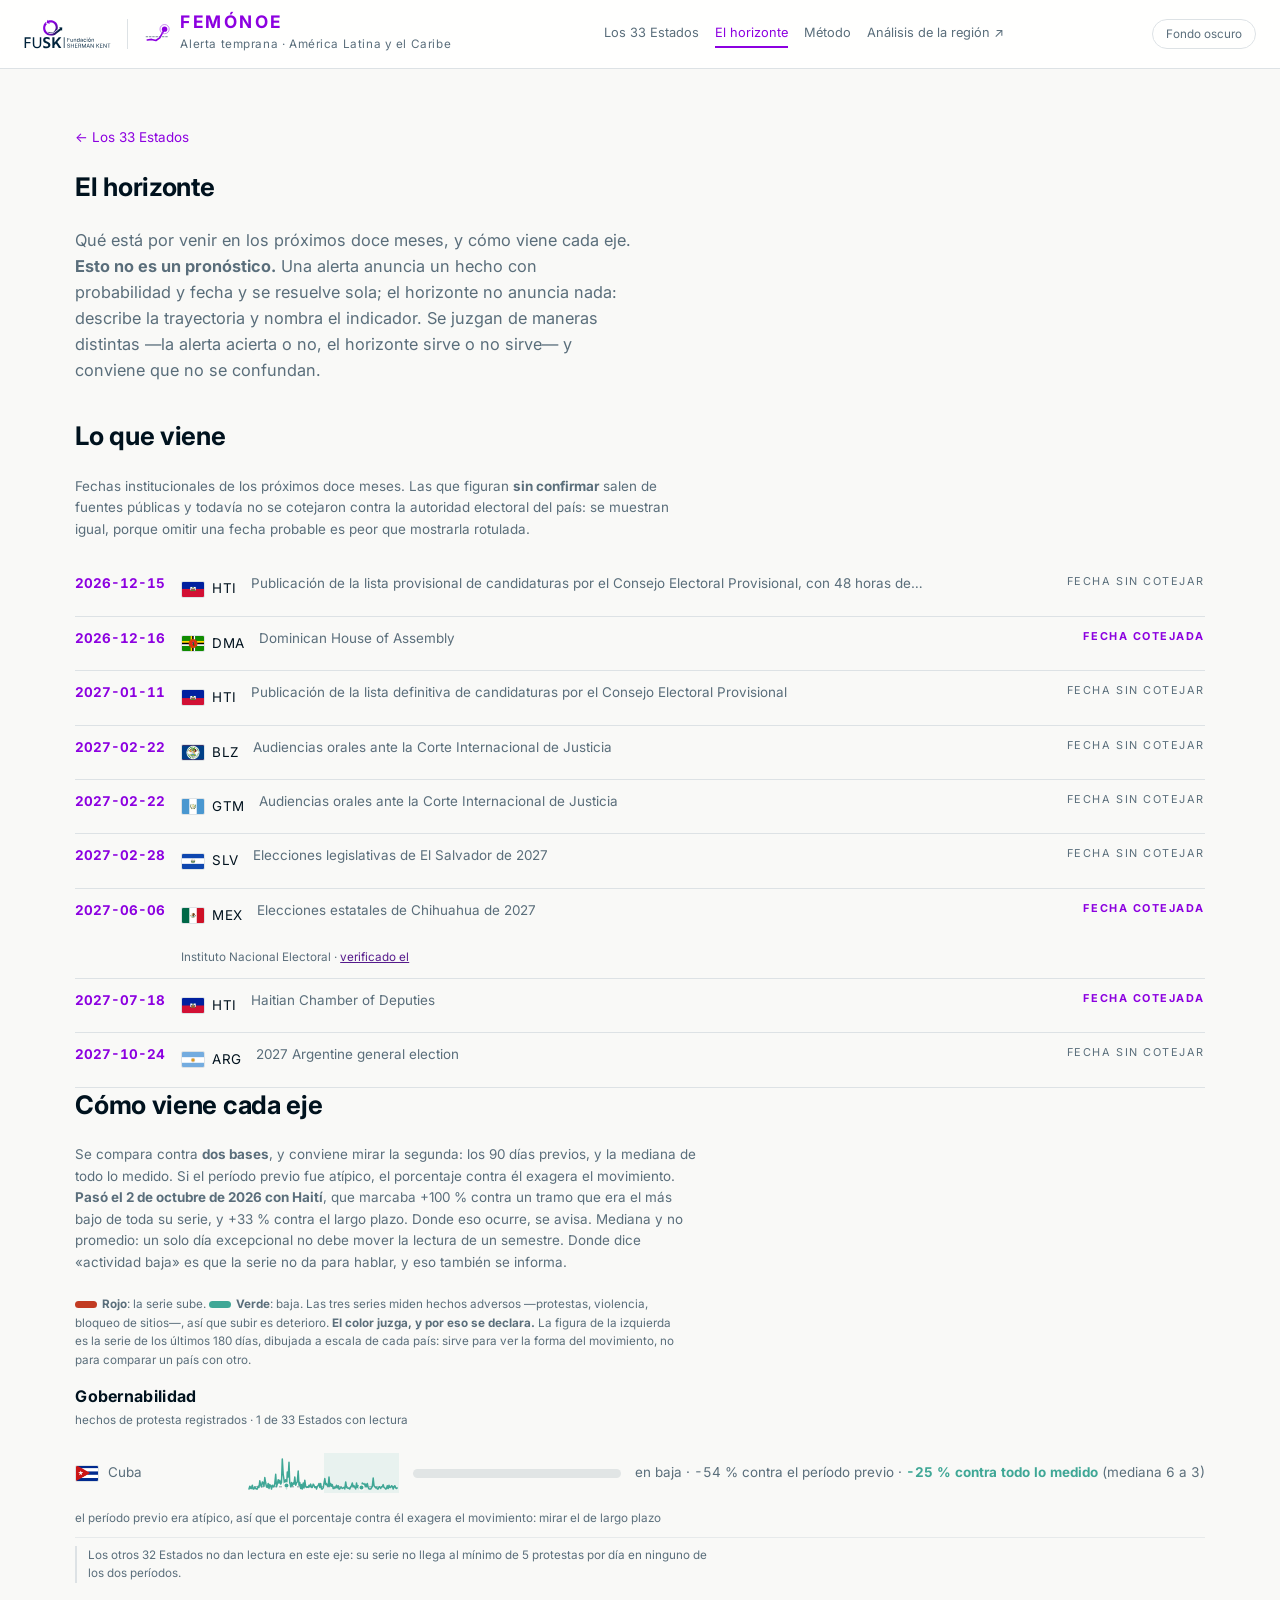
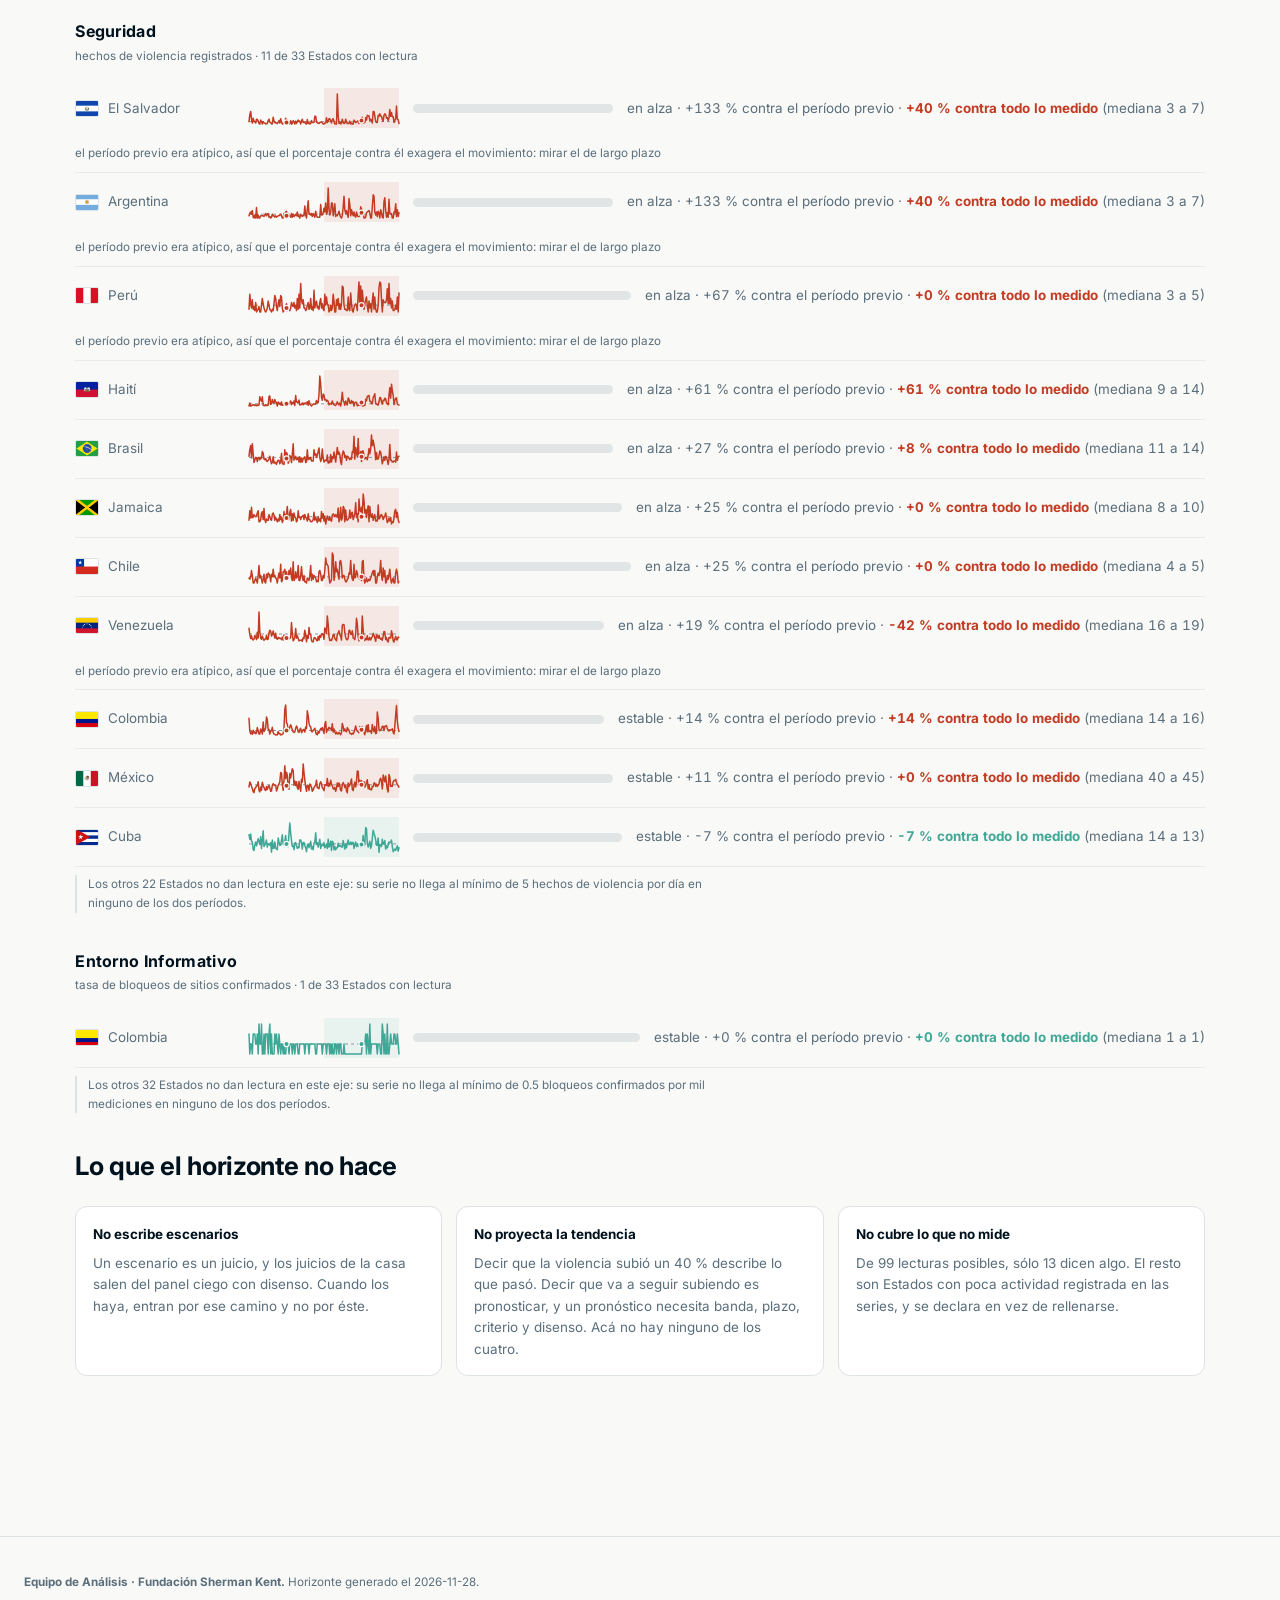
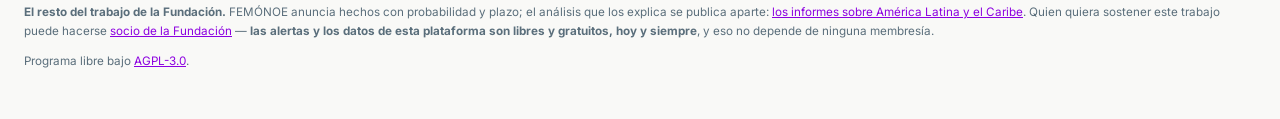
==== commit e2a35404: "Sitio 2026-11-28 17:30" ====
--- a/horizonte.html
+++ b/horizonte.html
@@ -95,7 +95,7 @@
     que figuran <b>sin confirmar</b> salen de fuentes públicas y todavía no se
     cotejaron contra la autoridad electoral del país: se muestran igual, porque
     omitir una fecha probable es peor que mostrarla rotulada.</p>
-  <ul class="calendario"><li><time>2026-12-15</time><span class="pais"><img class="bandera" src="banderas/HTI.png" alt="" width="24" height="17" loading="lazy"><span class="iso">HTI</span></span><span class="que">Publicación de la lista provisional de candidaturas por el Consejo Electoral Provisional, con 48 horas de…</span><span class="sello porconf">fecha sin cotejar</span></li><li><time>2027-01-11</time><span class="pais"><img class="bandera" src="banderas/HTI.png" alt="" width="24" height="17" loading="lazy"><span class="iso">HTI</span></span><span class="que">Publicación de la lista definitiva de candidaturas por el Consejo Electoral Provisional</span><span class="sello porconf">fecha sin cotejar</span></li><li><time>2027-02-22</time><span class="pais"><img class="bandera" src="banderas/BLZ.png" alt="" width="24" height="17" loading="lazy"><span class="iso">BLZ</span></span><span class="que">Audiencias orales ante la Corte Internacional de Justicia</span><span class="sello porconf">fecha sin cotejar</span></li><li><time>2027-02-22</time><span class="pais"><img class="bandera" src="banderas/GTM.png" alt="" width="24" height="17" loading="lazy"><span class="iso">GTM</span></span><span class="que">Audiencias orales ante la Corte Internacional de Justicia</span><span class="sello porconf">fecha sin cotejar</span></li><li><time>2027-02-28</time><span class="pais"><img class="bandera" src="banderas/SLV.png" alt="" width="24" height="17" loading="lazy"><span class="iso">SLV</span></span><span class="que">Elecciones legislativas de El Salvador de 2027</span><span class="sello porconf">fecha sin cotejar</span></li><li><time>2027-06-06</time><span class="pais"><img class="bandera" src="banderas/MEX.png" alt="" width="24" height="17" loading="lazy"><span class="iso">MEX</span></span><span class="que">Elecciones estatales de Chihuahua de 2027</span><span class="sello porconf">fecha sin cotejar</span></li><li><time>2027-07-18</time><span class="pais"><img class="bandera" src="banderas/HTI.png" alt="" width="24" height="17" loading="lazy"><span class="iso">HTI</span></span><span class="que">Haitian Chamber of Deputies</span><span class="sello ok">fecha cotejada</span></li><li><time>2027-10-24</time><span class="pais"><img class="bandera" src="banderas/ARG.png" alt="" width="24" height="17" loading="lazy"><span class="iso">ARG</span></span><span class="que">2027 Argentine general election</span><span class="sello porconf">fecha sin cotejar</span></li></ul>
+  <ul class="calendario"><li><time>2026-12-15</time><span class="pais"><img class="bandera" src="banderas/HTI.png" alt="" width="24" height="17" loading="lazy"><span class="iso">HTI</span></span><span class="que">Publicación de la lista provisional de candidaturas por el Consejo Electoral Provisional, con 48 horas de…</span><span class="sello porconf">fecha sin cotejar</span></li><li><time>2026-12-16</time><span class="pais"><img class="bandera" src="banderas/DMA.png" alt="" width="24" height="17" loading="lazy"><span class="iso">DMA</span></span><span class="que">Dominican House of Assembly</span><span class="sello ok">fecha cotejada</span></li><li><time>2027-01-11</time><span class="pais"><img class="bandera" src="banderas/HTI.png" alt="" width="24" height="17" loading="lazy"><span class="iso">HTI</span></span><span class="que">Publicación de la lista definitiva de candidaturas por el Consejo Electoral Provisional</span><span class="sello porconf">fecha sin cotejar</span></li><li><time>2027-02-22</time><span class="pais"><img class="bandera" src="banderas/BLZ.png" alt="" width="24" height="17" loading="lazy"><span class="iso">BLZ</span></span><span class="que">Audiencias orales ante la Corte Internacional de Justicia</span><span class="sello porconf">fecha sin cotejar</span></li><li><time>2027-02-22</time><span class="pais"><img class="bandera" src="banderas/GTM.png" alt="" width="24" height="17" loading="lazy"><span class="iso">GTM</span></span><span class="que">Audiencias orales ante la Corte Internacional de Justicia</span><span class="sello porconf">fecha sin cotejar</span></li><li><time>2027-02-28</time><span class="pais"><img class="bandera" src="banderas/SLV.png" alt="" width="24" height="17" loading="lazy"><span class="iso">SLV</span></span><span class="que">Elecciones legislativas de El Salvador de 2027</span><span class="sello porconf">fecha sin cotejar</span></li><li><time>2027-06-06</time><span class="pais"><img class="bandera" src="banderas/MEX.png" alt="" width="24" height="17" loading="lazy"><span class="iso">MEX</span></span><span class="que">Elecciones estatales de Chihuahua de 2027</span><span class="sello ok">fecha cotejada</span><span class="nota-fecha">Instituto Nacional Electoral · <a href="" target="_blank" rel="noopener">verificado el </a></span></li><li><time>2027-07-18</time><span class="pais"><img class="bandera" src="banderas/HTI.png" alt="" width="24" height="17" loading="lazy"><span class="iso">HTI</span></span><span class="que">Haitian Chamber of Deputies</span><span class="sello ok">fecha cotejada</span></li><li><time>2027-10-24</time><span class="pais"><img class="bandera" src="banderas/ARG.png" alt="" width="24" height="17" loading="lazy"><span class="iso">ARG</span></span><span class="que">2027 Argentine general election</span><span class="sello porconf">fecha sin cotejar</span></li></ul>
 
   <h2>Cómo viene cada eje</h2>
   <p class="referencia">Se compara contra <b>dos bases</b>, y conviene mirar la
@@ -113,7 +113,7 @@
     de la izquierda es la serie de los últimos 180 días, dibujada a escala de
     cada país: sirve para ver la forma del movimiento, no para comparar un país
     con otro.</p>
-  <section class="bloque-eje"><h3>gobernabilidad</h3><p class="de-donde" title="serie: eventos_protesta">hechos de protesta registrados · 1 de 33 Estados con lectura</p><ul class="bandas"><li class="baja revela"><span class="banda"><img class="bandera" src="banderas/CUB.png" alt="" width="24" height="17" loading="lazy"><span>Cuba</span></span><svg class="chispa baja" viewBox="0 0 150 40" width="150" height="40" role="img"><title>Cuba · gobernabilidad. Los 180 días de la serie. El tramo sombreado es el período reciente, que se compara con el anterior: mediana 6 a 3. La línea punteada es la mediana de todo lo medido.</title><rect class="tramo" x="75.0" y="0" width="75.0" height="40"/><line class="mediana" x1="0" y1="33.8" x2="150" y2="33.8"/><polyline class="linea trazo" points="0.0,33.3 0.8,31.1 1.7,33.3 2.5,34.9 3.3,34.9 4.2,34.4 5.0,36.0 5.8,36.0 6.7,33.3 7.5,35.5 8.3,35.5 9.2,32.2 10.0,36.0 10.8,36.0 11.7,33.8 12.5,35.5 13.3,36.0 14.2,36.0 15.0,33.3 15.8,34.4 16.7,27.8 17.5,32.2 18.3,33.8 19.2,28.9 20.0,29.5 20.8,33.3 21.7,24.5 22.5,30.0 23.3,33.8 24.2,34.4 25.0,30.5 25.8,35.5 26.7,31.6 27.5,32.7 28.3,36.0 29.2,32.2 30.0,33.8 30.8,33.3 31.7,30.5 32.5,21.3 33.3,33.8 34.2,31.1 35.0,26.7 35.8,30.0 36.7,27.3 37.5,31.1 38.3,29.5 39.2,6.0 40.0,21.3 40.8,26.7 41.7,33.8 42.5,26.7 43.3,35.5 44.2,19.1 45.0,24.0 45.8,9.3 46.7,32.2 47.5,33.8 48.3,29.5 49.2,32.7 50.0,30.0 50.8,31.1 51.7,24.0 52.5,32.2 53.3,30.0 54.2,28.9 55.0,18.0 55.8,32.2 56.7,29.5 57.5,35.5 58.3,31.6 59.2,36.0 60.0,30.0 60.8,34.9 61.7,27.3 62.5,33.3 63.3,34.4 64.2,33.8 65.0,34.4 65.8,32.2 66.7,33.8 67.5,31.1 68.3,34.4 69.2,34.4 70.0,31.1 70.8,32.2 71.7,34.4 72.5,33.8 73.3,36.0 74.2,33.3 75.0,32.7 75.8,30.5 76.7,34.4 77.5,30.5 78.3,36.0 79.2,36.0 80.0,34.9 80.8,30.5 81.7,25.6 82.5,31.6 83.3,30.5 84.2,32.7 85.0,33.3 85.8,24.0 86.7,33.3 87.5,30.5 88.3,33.3 89.2,31.6 90.0,35.5 90.8,35.5 91.7,34.4 92.5,34.9 93.3,32.2 94.2,34.9 95.0,32.7 95.8,36.0 96.7,36.0 97.5,34.4 98.3,34.4 99.2,35.5 100.0,34.9 100.8,34.4 101.7,36.0 102.5,28.9 103.3,34.4 104.2,34.9 105.0,35.5 105.8,34.9 106.7,36.0 107.5,33.8 108.3,32.7 109.2,30.0 110.0,33.8 110.8,32.7 111.7,34.4 112.5,36.0 113.3,30.0 114.2,34.4 115.0,32.7 115.8,35.5 116.7,35.5 117.5,36.0 118.3,34.9 119.2,30.0 120.0,34.4 120.8,30.5 121.7,33.8 122.5,31.1 123.3,33.8 124.2,30.5 125.0,34.4 125.8,36.0 126.7,36.0 127.5,36.0 128.3,34.9 129.2,33.3 130.0,25.1 130.8,32.7 131.7,33.8 132.5,34.9 133.3,34.4 134.2,36.0 135.0,36.0 135.8,33.8 136.7,33.8 137.5,35.5 138.3,33.8 139.2,33.8 140.0,31.6 140.8,34.4 141.7,34.9 142.5,36.0 143.3,35.5 144.2,32.7 145.0,35.5 145.8,32.2 146.7,34.4 147.5,34.4 148.3,32.7 149.2,33.3 150.0,36.0" stroke-dasharray="636" style="--largo:636"/><circle class="punto" cx="37.5" cy="32.7" r="2.6"/><circle class="punto" cx="112.5" cy="34.4" r="2.6"/></svg><span class="riel"><span class="lleno avanza" style="--hasta:50%"></span></span><span class="cuenta">en baja · -50 % contra el período previo · <b>-25 % contra todo lo medido</b> (mediana 6 a 3)</span><span class="nota-fecha">el período previo era atípico, así que el porcentaje contra él exagera el movimiento: mirar el de largo plazo</span></li></ul><p class="callados">Los otros 32 Estados no dan lectura en este eje: su serie no llega al mínimo de 5 protestas por día en ninguno de los dos períodos.</p></section><section class="bloque-eje"><h3>seguridad</h3><p class="de-donde" title="serie: eventos_violencia">hechos de violencia registrados · 11 de 33 Estados con lectura</p><ul class="bandas"><li class="sube revela"><span class="banda"><img class="bandera" src="banderas/ARG.png" alt="" width="24" height="17" loading="lazy"><span>Argentina</span></span><svg class="chispa sube" viewBox="0 0 150 40" width="150" height="40" role="img"><title>Argentina · seguridad. Los 180 días de la serie. El tramo sombreado es el período reciente, que se compara con el anterior: mediana 3 a 7. La línea punteada es la mediana de todo lo medido.</title><rect class="tramo" x="75.0" y="0" width="75.0" height="40"/><line class="mediana" x1="0" y1="32.2" x2="150" y2="32.2"/><polyline class="linea trazo" points="0.0,34.5 0.8,33.0 1.7,33.8 2.5,34.5 3.3,34.5 4.2,33.8 5.0,35.2 5.8,33.8 6.7,31.5 7.5,30.0 8.3,32.2 9.2,28.5 10.0,35.2 10.8,36.0 11.7,33.0 12.5,36.0 13.3,25.5 14.2,36.0 15.0,33.0 15.8,36.0 16.7,36.0 17.5,33.8 18.3,33.8 19.2,33.8 20.0,33.8 20.8,34.5 21.7,33.0 22.5,31.5 23.3,33.8 24.2,32.2 25.0,31.5 25.8,35.2 26.7,34.5 27.5,36.0 28.3,35.2 29.2,32.2 30.0,33.8 30.8,33.8 31.7,35.2 32.5,33.8 33.3,35.2 34.2,34.5 35.0,33.8 35.8,33.8 36.7,33.0 37.5,32.2 38.3,33.8 39.2,36.0 40.0,36.0 40.8,31.5 41.7,32.2 42.5,30.0 43.3,29.2 44.2,33.8 45.0,31.5 45.8,32.2 46.7,34.5 47.5,35.2 48.3,31.5 49.2,35.2 50.0,32.2 50.8,34.5 51.7,33.8 52.5,32.2 53.3,33.8 54.2,30.0 55.0,34.5 55.8,33.8 56.7,36.0 57.5,32.2 58.3,33.8 59.2,34.5 60.0,33.0 60.8,33.8 61.7,24.0 62.5,33.0 63.3,36.0 64.2,27.0 65.0,18.8 65.8,32.2 66.7,31.5 67.5,33.0 68.3,31.5 69.2,34.5 70.0,31.5 70.8,33.0 71.7,35.2 72.5,29.2 73.3,33.8 74.2,35.2 75.0,35.2 75.8,35.2 76.7,35.2 77.5,22.5 78.3,33.0 79.2,33.0 80.0,30.8 80.8,26.2 81.7,30.0 82.5,21.0 83.3,32.2 84.2,30.0 85.0,6.0 85.8,27.0 86.7,33.0 87.5,30.0 88.3,21.0 89.2,21.0 90.0,33.8 90.8,28.5 91.7,21.8 92.5,34.5 93.3,33.0 94.2,33.8 95.0,31.5 95.8,29.2 96.7,33.0 97.5,35.2 98.3,36.0 99.2,33.8 100.0,24.8 100.8,14.2 101.7,27.8 102.5,31.5 103.3,28.5 104.2,32.2 105.0,35.2 105.8,16.5 106.7,22.5 107.5,33.8 108.3,27.8 109.2,30.8 110.0,33.8 110.8,30.0 111.7,33.8 112.5,35.2 113.3,30.0 114.2,33.8 115.0,34.5 115.8,34.5 116.7,33.8 117.5,24.8 118.3,27.0 119.2,29.2 120.0,30.0 120.8,36.0 121.7,36.0 122.5,35.2 123.3,30.8 124.2,30.0 125.0,29.2 125.8,28.5 126.7,30.8 127.5,36.0 128.3,36.0 129.2,24.8 130.0,12.8 130.8,14.2 131.7,30.0 132.5,33.0 133.3,30.0 134.2,34.5 135.0,29.2 135.8,30.8 136.7,36.0 137.5,27.8 138.3,30.8 139.2,35.2 140.0,36.0 140.8,19.5 141.7,15.8 142.5,28.5 143.3,35.2 144.2,30.8 145.0,35.2 145.8,17.2 146.7,30.8 147.5,32.2 148.3,31.5 149.2,36.0 150.0,36.0" stroke-dasharray="751" style="--largo:751"/><circle class="punto" cx="37.5" cy="33.8" r="2.6"/><circle class="punto" cx="112.5" cy="30.8" r="2.6"/></svg><span class="riel"><span class="lleno avanza" style="--hasta:100%"></span></span><span class="cuenta">en alza · +133 % contra el período previo · <b>+40 % contra todo lo medido</b> (mediana 3 a 7)</span><span class="nota-fecha">el período previo era atípico, así que el porcentaje contra él exagera el movimiento: mirar el de largo plazo</span></li><li class="sube revela"><span class="banda"><img class="bandera" src="banderas/HTI.png" alt="" width="24" height="17" loading="lazy"><span>Haití</span></span><svg class="chispa sube" viewBox="0 0 150 40" width="150" height="40" role="img"><title>Haití · seguridad. Los 180 días de la serie. El tramo sombreado es el período reciente, que se compara con el anterior: mediana 8 a 16. La línea punteada es la mediana de todo lo medido.</title><rect class="tramo" x="75.0" y="0" width="75.0" height="40"/><line class="mediana" x1="0" y1="33.8" x2="150" y2="33.8"/><polyline class="linea trazo" points="0.0,35.2 0.8,35.8 1.7,35.2 2.5,34.8 3.3,32.5 4.2,34.0 5.0,36.0 5.8,36.0 6.7,33.0 7.5,36.0 8.3,35.8 9.2,35.2 10.0,34.8 10.8,35.0 11.7,35.5 12.5,35.0 13.3,35.8 14.2,34.8 15.0,35.5 15.8,35.0 16.7,26.8 17.5,30.0 18.3,31.2 19.2,26.8 20.0,35.2 20.8,35.5 21.7,35.8 22.5,34.5 23.3,35.5 24.2,35.5 25.0,35.2 25.8,26.5 26.7,26.0 27.5,34.5 28.3,33.8 29.2,29.5 30.0,32.5 30.8,33.2 31.7,29.5 32.5,32.0 33.3,32.5 34.2,36.0 35.0,32.0 35.8,34.0 36.7,33.0 37.5,35.0 38.3,32.0 39.2,35.2 40.0,35.2 40.8,34.8 41.7,34.8 42.5,34.2 43.3,32.5 44.2,32.2 45.0,34.0 45.8,34.2 46.7,32.5 47.5,31.0 48.3,34.8 49.2,32.5 50.0,33.5 50.8,31.0 51.7,35.5 52.5,25.5 53.3,32.0 54.2,32.0 55.0,32.5 55.8,30.0 56.7,35.0 57.5,34.5 58.3,34.5 59.2,33.0 60.0,34.8 60.8,33.0 61.7,33.8 62.5,33.0 63.3,34.0 64.2,31.8 65.0,35.2 65.8,30.8 66.7,33.8 67.5,35.2 68.3,36.0 69.2,34.8 70.0,34.2 70.8,33.8 71.7,34.5 72.5,33.8 73.3,30.5 74.2,33.0 75.0,32.5 75.8,24.5 76.7,6.0 77.5,14.2 78.3,27.5 79.2,30.2 80.0,24.0 80.8,25.2 81.7,30.0 82.5,29.5 83.3,31.2 84.2,30.2 85.0,31.5 85.8,34.8 86.7,34.0 87.5,33.5 88.3,34.2 89.2,31.0 90.0,33.5 90.8,34.8 91.7,35.2 92.5,35.5 93.3,34.0 94.2,31.8 95.0,34.2 95.8,34.8 96.7,33.0 97.5,36.0 98.3,30.2 99.2,22.2 100.0,31.0 100.8,32.0 101.7,35.2 102.5,31.0 103.3,33.8 104.2,35.0 105.0,28.0 105.8,29.2 106.7,33.2 107.5,33.2 108.3,30.5 109.2,32.5 110.0,31.5 110.8,36.0 111.7,32.8 112.5,32.2 113.3,32.5 114.2,35.8 115.0,35.2 115.8,35.0 116.7,35.2 117.5,34.8 118.3,34.2 119.2,35.5 120.0,36.0 120.8,34.8 121.7,35.5 122.5,29.2 123.3,30.8 124.2,26.5 125.0,26.0 125.8,25.5 126.7,31.2 127.5,31.2 128.3,33.5 129.2,33.8 130.0,27.5 130.8,25.8 131.7,23.8 132.5,33.8 133.3,34.0 134.2,34.8 135.0,35.0 135.8,31.8 136.7,27.5 137.5,28.0 138.3,32.2 139.2,34.0 140.0,30.2 140.8,30.8 141.7,28.2 142.5,28.8 143.3,32.8 144.2,34.0 145.0,34.8 145.8,25.0 146.7,17.8 147.5,28.2 148.3,14.2 149.2,20.5 150.0,27.0" stroke-dasharray="517" style="--largo:517"/><circle class="punto" cx="37.5" cy="34.1" r="2.6"/><circle class="punto" cx="112.5" cy="32.1" r="2.6"/></svg><span class="riel"><span class="lleno avanza" style="--hasta:100%"></span></span><span class="cuenta">en alza · +107 % contra el período previo · <b>+72 % contra todo lo medido</b> (mediana 8 a 16)</span></li><li class="sube revela"><span class="banda"><img class="bandera" src="banderas/PER.png" alt="" width="24" height="17" loading="lazy"><span>Perú</span></span><svg class="chispa sube" viewBox="0 0 150 40" width="150" height="40" role="img"><title>Perú · seguridad. Los 180 días de la serie. El tramo sombreado es el período reciente, que se compara con el anterior: mediana 3 a 6. La línea punteada es la mediana de todo lo medido.</title><rect class="tramo" x="75.0" y="0" width="75.0" height="40"/><line class="mediana" x1="0" y1="29.2" x2="150" y2="29.2"/><polyline class="linea trazo" points="0.0,33.3 0.8,23.7 1.7,36.0 2.5,31.9 3.3,33.3 4.2,33.3 5.0,36.0 5.8,33.3 6.7,18.3 7.5,27.8 8.3,31.9 9.2,23.7 10.0,33.3 10.8,30.5 11.7,34.6 12.5,26.5 13.3,36.0 14.2,34.6 15.0,33.3 15.8,30.5 16.7,36.0 17.5,36.0 18.3,29.2 19.2,22.4 20.0,27.8 20.8,31.9 21.7,34.6 22.5,36.0 23.3,34.6 24.2,31.9 25.0,25.1 25.8,29.2 26.7,33.3 27.5,34.6 28.3,36.0 29.2,33.3 30.0,34.6 30.8,27.8 31.7,19.6 32.5,22.4 33.3,30.5 34.2,34.6 35.0,27.8 35.8,23.7 36.7,30.5 37.5,19.6 38.3,21.0 39.2,31.9 40.0,36.0 40.8,34.6 41.7,33.3 42.5,30.5 43.3,27.8 44.2,34.6 45.0,31.9 45.8,33.3 46.7,34.6 47.5,31.9 48.3,26.5 49.2,29.2 50.0,30.5 50.8,26.5 51.7,31.9 52.5,29.2 53.3,34.6 54.2,22.4 55.0,33.3 55.8,18.3 56.7,31.9 57.5,7.4 58.3,23.7 59.2,27.8 60.0,23.7 60.8,31.9 61.7,31.9 62.5,34.6 63.3,33.3 64.2,29.2 65.0,26.5 65.8,33.3 66.7,31.9 67.5,22.4 68.3,33.3 69.2,30.5 70.0,34.6 70.8,14.2 71.7,31.9 72.5,26.5 73.3,25.1 74.2,31.9 75.0,30.5 75.8,33.3 76.7,26.5 77.5,22.4 78.3,31.9 79.2,27.8 80.0,33.3 80.8,34.6 81.7,18.3 82.5,29.2 83.3,21.0 84.2,27.8 85.0,29.2 85.8,36.0 86.7,34.6 87.5,29.2 88.3,34.6 89.2,31.9 90.0,18.3 90.8,25.1 91.7,36.0 92.5,36.0 93.3,23.7 94.2,29.2 95.0,22.4 95.8,33.3 96.7,27.8 97.5,33.3 98.3,27.8 99.2,10.1 100.0,11.5 100.8,29.2 101.7,33.3 102.5,33.3 103.3,34.6 104.2,34.6 105.0,21.0 105.8,33.3 106.7,34.6 107.5,16.9 108.3,27.8 109.2,34.6 110.0,36.0 110.8,31.9 111.7,29.2 112.5,27.8 113.3,29.2 114.2,34.6 115.0,18.3 115.8,6.0 116.7,30.5 117.5,10.1 118.3,29.2 119.2,14.2 120.0,25.1 120.8,33.3 121.7,27.8 122.5,23.7 123.3,21.0 124.2,30.5 125.0,36.0 125.8,25.1 126.7,31.9 127.5,27.8 128.3,36.0 129.2,25.1 130.0,16.9 130.8,33.3 131.7,21.0 132.5,33.3 133.3,36.0 134.2,36.0 135.0,29.2 135.8,11.5 136.7,6.0 137.5,7.4 138.3,23.7 139.2,36.0 140.0,23.7 140.8,26.5 141.7,26.5 142.5,26.5 143.3,23.7 144.2,12.8 145.0,27.8 145.8,7.4 146.7,27.8 147.5,22.4 148.3,31.9 149.2,25.1 150.0,34.6" stroke-dasharray="1251" style="--largo:1251"/><circle class="punto" cx="37.5" cy="31.9" r="2.6"/><circle class="punto" cx="112.5" cy="27.8" r="2.6"/></svg><span class="riel"><span class="lleno avanza" style="--hasta:100%"></span></span><span class="cuenta">en alza · +100 % contra el período previo · <b>+20 % contra todo lo medido</b> (mediana 3 a 6)</span><span class="nota-fecha">el período previo era atípico, así que el porcentaje contra él exagera el movimiento: mirar el de largo plazo</span></li><li class="sube revela"><span class="banda"><img class="bandera" src="banderas/SLV.png" alt="" width="24" height="17" loading="lazy"><span>El Salvador</span></span><svg class="chispa sube" viewBox="0 0 150 40" width="150" height="40" role="img"><title>El Salvador · seguridad. Los 180 días de la serie. El tramo sombreado es el período reciente, que se compara con el anterior: mediana 4 a 6. La línea punteada es la mediana de todo lo medido.</title><rect class="tramo" x="75.0" y="0" width="75.0" height="40"/><line class="mediana" x1="0" y1="33.6" x2="150" y2="33.6"/><polyline class="linea trazo" points="0.0,36.0 0.8,33.6 1.7,28.3 2.5,27.8 3.3,28.3 4.2,29.7 5.0,36.0 5.8,33.6 6.7,26.8 7.5,23.4 8.3,31.2 9.2,35.0 10.0,30.2 10.8,33.6 11.7,33.6 12.5,35.0 13.3,31.2 14.2,31.2 15.0,33.1 15.8,35.5 16.7,36.0 17.5,32.1 18.3,33.6 19.2,36.0 20.0,33.6 20.8,35.0 21.7,35.0 22.5,36.0 23.3,35.5 24.2,35.5 25.0,32.6 25.8,31.2 26.7,34.1 27.5,34.5 28.3,36.0 29.2,36.0 30.0,29.2 30.8,33.1 31.7,34.5 32.5,35.0 33.3,35.0 34.2,35.5 35.0,34.1 35.8,32.6 36.7,35.0 37.5,30.7 38.3,34.1 39.2,36.0 40.0,35.5 40.8,35.5 41.7,34.1 42.5,30.2 43.3,35.0 44.2,32.1 45.0,32.6 45.8,36.0 46.7,35.5 47.5,32.6 48.3,36.0 49.2,35.5 50.0,32.6 50.8,33.6 51.7,36.0 52.5,33.1 53.3,35.5 54.2,33.6 55.0,32.1 55.8,33.6 56.7,33.1 57.5,36.0 58.3,33.1 59.2,31.2 60.0,34.5 60.8,34.5 61.7,34.1 62.5,35.5 63.3,36.0 64.2,31.6 65.0,35.5 65.8,34.5 66.7,36.0 67.5,35.5 68.3,32.6 69.2,34.5 70.0,34.5 70.8,34.5 71.7,28.3 72.5,28.3 73.3,33.6 74.2,35.0 75.0,35.0 75.8,35.5 76.7,34.5 77.5,34.1 78.3,34.1 79.2,35.0 80.0,36.0 80.8,36.0 81.7,35.0 82.5,35.0 83.3,29.7 84.2,34.5 85.0,33.1 85.8,30.7 86.7,30.7 87.5,33.1 88.3,35.0 89.2,31.6 90.0,30.7 90.8,33.6 91.7,36.0 92.5,35.5 93.3,36.0 94.2,6.0 95.0,27.8 95.8,35.5 96.7,34.1 97.5,36.0 98.3,35.0 99.2,31.2 100.0,34.5 100.8,35.5 101.7,35.0 102.5,31.2 103.3,34.5 104.2,35.5 105.0,35.5 105.8,35.0 106.7,33.1 107.5,36.0 108.3,35.0 109.2,36.0 110.0,36.0 110.8,32.1 111.7,33.1 112.5,34.5 113.3,34.5 114.2,33.1 115.0,33.1 115.8,35.5 116.7,32.6 117.5,34.5 118.3,32.1 119.2,29.2 120.0,35.0 120.8,34.5 121.7,34.5 122.5,29.7 123.3,32.1 124.2,27.3 125.0,27.8 125.8,27.8 126.7,32.6 127.5,31.2 128.3,32.1 129.2,35.0 130.0,23.4 130.8,23.4 131.7,27.8 132.5,33.6 133.3,34.5 134.2,34.5 135.0,27.3 135.8,28.3 136.7,25.8 137.5,28.3 138.3,28.3 139.2,31.6 140.0,33.1 140.8,27.3 141.7,25.8 142.5,26.8 143.3,30.2 144.2,29.7 145.0,32.6 145.8,29.7 146.7,21.5 147.5,28.3 148.3,24.4 149.2,28.7 150.0,29.7" stroke-dasharray="500" style="--largo:500"/><circle class="punto" cx="37.5" cy="34.1" r="2.6"/><circle class="punto" cx="112.5" cy="33.1" r="2.6"/></svg><span class="riel"><span class="lleno avanza" style="--hasta:50%"></span></span><span class="cuenta">en alza · +50 % contra el período previo · <b>+20 % contra todo lo medido</b> (mediana 4 a 6)</span></li><li class="sube revela"><span class="banda"><img class="bandera" src="banderas/JAM.png" alt="" width="24" height="17" loading="lazy"><span>Jamaica</span></span><svg class="chispa sube" viewBox="0 0 150 40" width="150" height="40" role="img"><title>Jamaica · seguridad. Los 180 días de la serie. El tramo sombreado es el período reciente, que se compara con el anterior: mediana 7 a 10. La línea punteada es la mediana de todo lo medido.</title><rect class="tramo" x="75.0" y="0" width="75.0" height="40"/><line class="mediana" x1="0" y1="28.7" x2="150" y2="28.7"/><polyline class="linea trazo" points="0.0,30.9 0.8,30.9 1.7,31.6 2.5,32.3 3.3,31.6 4.2,32.3 5.0,36.0 5.8,32.3 6.7,22.8 7.5,30.1 8.3,19.2 9.2,29.4 10.0,29.4 10.8,26.5 11.7,28.0 12.5,28.7 13.3,28.0 14.2,25.0 15.0,22.8 15.8,33.8 16.7,33.8 17.5,31.6 18.3,25.0 19.2,23.6 20.0,31.6 20.8,20.6 21.7,31.6 22.5,34.5 23.3,30.9 24.2,32.3 25.0,32.3 25.8,26.5 26.7,28.7 27.5,31.6 28.3,32.3 29.2,26.5 30.0,25.0 30.8,27.2 31.7,32.3 32.5,29.4 33.3,31.6 34.2,33.8 35.0,30.9 35.8,33.1 36.7,26.5 37.5,31.6 38.3,29.4 39.2,34.5 40.0,32.3 40.8,23.6 41.7,30.9 42.5,26.5 43.3,25.8 44.2,18.4 45.0,31.6 45.8,31.6 46.7,24.3 47.5,21.4 48.3,33.1 49.2,25.8 50.0,32.3 50.8,25.0 51.7,28.7 52.5,30.1 53.3,33.8 54.2,32.3 55.0,22.8 55.8,29.4 56.7,28.7 57.5,31.6 58.3,28.7 59.2,28.7 60.0,27.2 60.8,31.6 61.7,26.5 62.5,29.4 63.3,30.1 64.2,33.1 65.0,25.8 65.8,31.6 66.7,31.6 67.5,33.8 68.3,33.8 69.2,33.1 70.0,31.6 70.8,24.3 71.7,32.3 72.5,29.4 73.3,31.6 74.2,34.5 75.0,28.7 75.8,33.1 76.7,30.9 77.5,33.8 78.3,23.6 79.2,30.1 80.0,25.8 80.8,33.1 81.7,28.0 82.5,36.0 83.3,32.3 84.2,28.0 85.0,30.9 85.8,32.3 86.7,28.7 87.5,32.3 88.3,33.1 89.2,27.2 90.0,25.8 90.8,27.2 91.7,28.7 92.5,26.5 93.3,28.0 94.2,29.4 95.0,19.9 95.8,33.8 96.7,30.9 97.5,19.2 98.3,32.3 99.2,30.1 100.0,18.4 100.8,19.9 101.7,33.8 102.5,22.1 103.3,31.6 104.2,32.3 105.0,30.9 105.8,30.1 106.7,22.1 107.5,30.1 108.3,25.0 109.2,24.3 110.0,31.6 110.8,28.7 111.7,25.8 112.5,14.8 113.3,29.4 114.2,25.8 115.0,33.8 115.8,11.1 116.7,22.1 117.5,23.6 118.3,19.2 119.2,25.8 120.0,6.0 120.8,12.6 121.7,25.0 122.5,21.4 123.3,29.4 124.2,22.1 125.0,17.7 125.8,33.8 126.7,18.4 127.5,28.0 128.3,29.4 129.2,25.8 130.0,32.3 130.8,28.7 131.7,26.5 132.5,33.1 133.3,33.1 134.2,33.1 135.0,17.0 135.8,30.9 136.7,30.1 137.5,27.2 138.3,26.5 139.2,28.0 140.0,31.6 140.8,29.4 141.7,28.0 142.5,25.0 143.3,30.1 144.2,34.5 145.0,33.1 145.8,30.1 146.7,33.1 147.5,29.4 148.3,36.0 149.2,33.8 150.0,34.5" stroke-dasharray="904" style="--largo:904"/><circle class="punto" cx="37.5" cy="30.9" r="2.6"/><circle class="punto" cx="112.5" cy="28.7" r="2.6"/></svg><span class="riel"><span class="lleno avanza" style="--hasta:43%"></span></span><span class="cuenta">en alza · +43 % contra el período previo · <b>+0 % contra todo lo medido</b> (mediana 7 a 10)</span><span class="nota-fecha">el período previo era atípico, así que el porcentaje contra él exagera el movimiento: mirar el de largo plazo</span></li><li class="sube revela"><span class="banda"><img class="bandera" src="banderas/BRA.png" alt="" width="24" height="17" loading="lazy"><span>Brasil</span></span><svg class="chispa sube" viewBox="0 0 150 40" width="150" height="40" role="img"><title>Brasil · seguridad. Los 180 días de la serie. El tramo sombreado es el período reciente, que se compara con el anterior: mediana 10 a 14. La línea punteada es la mediana de todo lo medido.</title><rect class="tramo" x="75.0" y="0" width="75.0" height="40"/><line class="mediana" x1="0" y1="28.4" x2="150" y2="28.4"/><polyline class="linea trazo" points="0.0,27.2 0.8,30.7 1.7,31.3 2.5,24.8 3.3,21.9 4.2,31.9 5.0,33.1 5.8,27.2 6.7,20.7 7.5,16.6 8.3,28.9 9.2,14.8 10.0,24.8 10.8,33.6 11.7,31.3 12.5,28.4 13.3,28.9 14.2,32.5 15.0,28.9 15.8,28.4 16.7,30.7 17.5,28.4 18.3,29.5 19.2,22.5 20.0,24.2 20.8,30.1 21.7,30.7 22.5,29.5 23.3,31.9 24.2,32.5 25.0,31.3 25.8,30.1 26.7,27.2 27.5,31.9 28.3,34.8 29.2,33.1 30.0,27.8 30.8,34.2 31.7,33.1 32.5,33.6 33.3,35.4 34.2,32.5 35.0,31.3 35.8,31.3 36.7,34.8 37.5,32.5 38.3,24.2 39.2,34.8 40.0,34.8 40.8,35.4 41.7,20.7 42.5,30.7 43.3,23.6 44.2,25.4 45.0,34.2 45.8,31.9 46.7,26.6 47.5,27.8 48.3,33.6 49.2,25.4 50.0,14.8 50.8,31.3 51.7,29.5 52.5,27.2 53.3,30.7 54.2,30.1 55.0,28.4 55.8,33.1 56.7,27.8 57.5,33.1 58.3,28.9 59.2,33.1 60.0,29.5 60.8,29.5 61.7,27.8 62.5,33.6 63.3,32.5 64.2,20.7 65.0,30.7 65.8,28.4 66.7,30.1 67.5,28.4 68.3,31.9 69.2,31.9 70.0,31.9 70.8,20.7 71.7,26.0 72.5,24.8 73.3,28.4 74.2,26.0 75.0,22.5 75.8,18.9 76.7,28.4 77.5,32.5 78.3,29.5 79.2,20.1 80.0,29.5 80.8,33.1 81.7,31.3 82.5,31.3 83.3,31.9 84.2,26.0 85.0,34.2 85.8,32.5 86.7,33.6 87.5,25.4 88.3,33.1 89.2,27.8 90.0,29.5 90.8,23.1 91.7,27.8 92.5,33.1 93.3,25.4 94.2,18.4 95.0,25.4 95.8,23.1 96.7,25.4 97.5,33.1 98.3,35.4 99.2,26.0 100.0,21.9 100.8,23.6 101.7,28.4 102.5,26.6 103.3,31.3 104.2,27.2 105.0,27.8 105.8,29.5 106.7,30.7 107.5,28.9 108.3,30.1 109.2,22.5 110.0,23.6 110.8,7.2 111.7,30.1 112.5,18.4 113.3,23.6 114.2,27.8 115.0,9.5 115.8,27.2 116.7,28.9 117.5,22.5 118.3,32.5 119.2,21.9 120.0,21.9 120.8,27.2 121.7,30.1 122.5,28.4 123.3,28.4 124.2,30.7 125.0,26.0 125.8,19.5 126.7,24.8 127.5,19.5 128.3,6.0 129.2,16.6 130.0,11.3 130.8,16.0 131.7,20.7 132.5,30.7 133.3,23.6 134.2,30.1 135.0,30.1 135.8,26.6 136.7,21.9 137.5,23.1 138.3,28.9 139.2,34.8 140.0,31.3 140.8,27.8 141.7,31.3 142.5,27.2 143.3,28.4 144.2,31.3 145.0,35.4 145.8,30.1 146.7,15.4 147.5,31.3 148.3,31.3 149.2,33.1 150.0,33.1" stroke-dasharray="898" style="--largo:898"/><circle class="punto" cx="37.5" cy="30.1" r="2.6"/><circle class="punto" cx="112.5" cy="27.8" r="2.6"/></svg><span class="riel"><span class="lleno avanza" style="--hasta:40%"></span></span><span class="cuenta">en alza · +40 % contra el período previo · <b>+8 % contra todo lo medido</b> (mediana 10 a 14)</span></li><li class="sube revela"><span class="banda"><img class="bandera" src="banderas/CHL.png" alt="" width="24" height="17" loading="lazy"><span>Chile</span></span><svg class="chispa sube" viewBox="0 0 150 40" width="150" height="40" role="img"><title>Chile · seguridad. Los 180 días de la serie. El tramo sombreado es el período reciente, que se compara con el anterior: mediana 4 a 6. La línea punteada es la mediana de todo lo medido.</title><rect class="tramo" x="75.0" y="0" width="75.0" height="40"/><line class="mediana" x1="0" y1="29.8" x2="150" y2="29.8"/><polyline class="linea trazo" points="0.0,23.5 0.8,33.5 1.7,33.5 2.5,26.0 3.3,26.0 4.2,29.8 5.0,36.0 5.8,31.0 6.7,32.2 7.5,29.8 8.3,23.5 9.2,28.5 10.0,36.0 10.8,36.0 11.7,33.5 12.5,31.0 13.3,33.5 14.2,36.0 15.0,28.5 15.8,18.5 16.7,31.0 17.5,28.5 18.3,32.2 19.2,36.0 20.0,32.2 20.8,27.2 21.7,34.8 22.5,36.0 23.3,27.2 24.2,31.0 25.0,26.0 25.8,27.2 26.7,28.5 27.5,34.8 28.3,27.2 29.2,29.8 30.0,22.2 30.8,29.8 31.7,28.5 32.5,31.0 33.3,32.2 34.2,36.0 35.0,29.8 35.8,26.0 36.7,31.0 37.5,17.2 38.3,34.8 39.2,33.5 40.0,24.8 40.8,24.8 41.7,22.2 42.5,31.0 43.3,24.8 44.2,32.2 45.0,29.8 45.8,23.5 46.7,27.2 47.5,21.0 48.3,31.0 49.2,33.5 50.0,14.8 50.8,33.5 51.7,32.2 52.5,24.8 53.3,31.0 54.2,29.8 55.0,18.5 55.8,33.5 56.7,33.5 57.5,28.5 58.3,19.8 59.2,29.8 60.0,33.5 60.8,28.5 61.7,34.8 62.5,34.8 63.3,36.0 64.2,31.0 65.0,32.2 65.8,33.5 66.7,28.5 67.5,18.5 68.3,33.5 69.2,27.2 70.0,32.2 70.8,28.5 71.7,29.8 72.5,31.0 73.3,34.8 74.2,33.5 75.0,34.8 75.8,24.8 76.7,23.5 77.5,27.2 78.3,33.5 79.2,33.5 80.0,28.5 80.8,31.0 81.7,23.5 82.5,11.0 83.3,17.2 84.2,17.2 85.0,19.8 85.8,29.8 86.7,36.0 87.5,34.8 88.3,32.2 89.2,6.0 90.0,8.5 90.8,33.5 91.7,27.2 92.5,14.8 93.3,24.8 94.2,22.2 95.0,28.5 95.8,32.2 96.7,14.8 97.5,13.5 98.3,18.5 99.2,31.0 100.0,28.5 100.8,28.5 101.7,32.2 102.5,34.8 103.3,34.8 104.2,32.2 105.0,31.0 105.8,26.0 106.7,27.2 107.5,13.5 108.3,27.2 109.2,32.2 110.0,33.5 110.8,17.2 111.7,31.0 112.5,29.8 113.3,23.5 114.2,26.0 115.0,29.8 115.8,31.0 116.7,32.2 117.5,31.0 118.3,33.5 119.2,14.8 120.0,13.5 120.8,32.2 121.7,36.0 122.5,33.5 123.3,31.0 124.2,34.8 125.0,33.5 125.8,32.2 126.7,33.5 127.5,31.0 128.3,28.5 129.2,26.0 130.0,23.5 130.8,28.5 131.7,23.5 132.5,36.0 133.3,36.0 134.2,29.8 135.0,26.0 135.8,28.5 136.7,24.8 137.5,13.5 138.3,28.5 139.2,33.5 140.0,21.0 140.8,29.8 141.7,23.5 142.5,36.0 143.3,34.8 144.2,28.5 145.0,32.2 145.8,27.2 146.7,22.2 147.5,32.2 148.3,36.0 149.2,33.5 150.0,36.0" stroke-dasharray="1029" style="--largo:1029"/><circle class="punto" cx="37.5" cy="31.0" r="2.6"/><circle class="punto" cx="112.5" cy="29.1" r="2.6"/></svg><span class="riel"><span class="lleno avanza" style="--hasta:38%"></span></span><span class="cuenta">en alza · +38 % contra el período previo · <b>+10 % contra todo lo medido</b> (mediana 4 a 6)</span></li><li class="sube revela"><span class="banda"><img class="bandera" src="banderas/VEN.png" alt="" width="24" height="17" loading="lazy"><span>Venezuela</span></span><svg class="chispa sube" viewBox="0 0 150 40" width="150" height="40" role="img"><title>Venezuela · seguridad. Los 180 días de la serie. El tramo sombreado es el período reciente, que se compara con el anterior: mediana 16 a 20. La línea punteada es la mediana de todo lo medido.</title><rect class="tramo" x="75.0" y="0" width="75.0" height="40"/><line class="mediana" x1="0" y1="27.7" x2="150" y2="27.7"/><polyline class="linea trazo" points="0.0,28.2 0.8,28.4 1.7,29.7 2.5,27.7 3.3,18.7 4.2,21.6 5.0,30.9 5.8,22.3 6.7,28.4 7.5,32.6 8.3,29.7 9.2,33.1 10.0,34.0 10.8,33.1 11.7,29.4 12.5,31.4 13.3,33.6 14.2,26.2 15.0,32.1 15.8,6.0 16.7,25.3 17.5,32.1 18.3,33.3 19.2,30.1 20.0,32.8 20.8,34.3 21.7,33.1 22.5,33.1 23.3,29.2 24.2,33.6 25.0,33.1 25.8,27.0 26.7,24.3 27.5,25.3 28.3,30.1 29.2,28.4 30.0,25.0 30.8,28.7 31.7,32.1 32.5,27.2 33.3,32.3 34.2,33.3 35.0,31.4 35.8,32.6 36.7,31.9 37.5,32.6 38.3,33.6 39.2,31.1 40.0,34.0 40.8,28.9 41.7,32.1 42.5,32.8 43.3,32.8 44.2,33.1 45.0,31.6 45.8,32.8 46.7,32.6 47.5,31.6 48.3,16.5 49.2,27.2 50.0,34.8 50.8,33.6 51.7,31.4 52.5,22.6 53.3,32.3 54.2,29.7 55.0,32.6 55.8,34.8 56.7,34.5 57.5,34.3 58.3,33.8 59.2,35.3 60.0,31.6 60.8,32.6 61.7,24.3 62.5,28.4 63.3,35.8 64.2,29.4 65.0,32.3 65.8,21.6 66.7,28.2 67.5,28.7 68.3,34.3 69.2,35.8 70.0,35.8 70.8,31.9 71.7,31.6 72.5,32.6 73.3,34.3 74.2,34.8 75.0,30.4 75.8,34.0 76.7,29.4 77.5,31.4 78.3,28.0 79.2,27.7 80.0,29.2 80.8,33.3 81.7,22.1 82.5,22.8 83.3,27.5 84.2,9.9 85.0,18.7 85.8,30.4 86.7,34.5 87.5,34.0 88.3,34.5 89.2,32.3 90.0,28.4 90.8,28.7 91.7,32.6 92.5,33.3 93.3,34.8 94.2,28.2 95.0,27.0 95.8,24.8 96.7,28.4 97.5,30.4 98.3,34.0 99.2,19.2 100.0,18.4 100.8,18.7 101.7,26.7 102.5,31.4 103.3,33.6 104.2,33.8 105.0,32.1 105.8,24.5 106.7,24.3 107.5,28.2 108.3,28.4 109.2,24.8 110.0,32.1 110.8,32.6 111.7,33.6 112.5,27.2 113.3,12.3 114.2,17.7 115.0,31.1 115.8,34.8 116.7,29.2 117.5,33.3 118.3,31.4 119.2,10.1 120.0,24.3 120.8,32.8 121.7,34.5 122.5,32.3 123.3,33.6 124.2,29.7 125.0,34.0 125.8,33.8 126.7,31.4 127.5,34.0 128.3,31.9 129.2,30.9 130.0,27.2 130.8,29.2 131.7,31.9 132.5,35.3 133.3,28.9 134.2,29.7 135.0,32.3 135.8,29.2 136.7,32.3 137.5,33.3 138.3,32.1 139.2,34.3 140.0,30.1 140.8,25.5 141.7,25.8 142.5,33.6 143.3,31.6 144.2,34.8 145.0,36.0 145.8,31.4 146.7,31.6 147.5,32.1 148.3,24.8 149.2,28.2 150.0,35.0" stroke-dasharray="745" style="--largo:745"/><circle class="punto" cx="37.5" cy="32.0" r="2.6"/><circle class="punto" cx="112.5" cy="31.0" r="2.6"/></svg><span class="riel"><span class="lleno avanza" style="--hasta:24%"></span></span><span class="cuenta">en alza · +24 % contra el período previo · <b>-40 % contra todo lo medido</b> (mediana 16 a 20)</span><span class="nota-fecha">el período previo era atípico, así que el porcentaje contra él exagera el movimiento: mirar el de largo plazo</span></li><li class="baja revela"><span class="banda"><img class="bandera" src="banderas/CUB.png" alt="" width="24" height="17" loading="lazy"><span>Cuba</span></span><svg class="chispa baja" viewBox="0 0 150 40" width="150" height="40" role="img"><title>Cuba · seguridad. Los 180 días de la serie. El tramo sombreado es el período reciente, que se compara con el anterior: mediana 16 a 13. La línea punteada es la mediana de todo lo medido.</title><rect class="tramo" x="75.0" y="0" width="75.0" height="40"/><line class="mediana" x1="0" y1="28.0" x2="150" y2="28.0"/><polyline class="linea trazo" points="0.0,20.5 0.8,19.9 1.7,25.3 2.5,6.0 3.3,17.8 4.2,16.7 5.0,26.4 5.8,21.0 6.7,24.8 7.5,20.5 8.3,26.4 9.2,26.9 10.0,33.3 10.8,33.9 11.7,29.6 12.5,26.9 13.3,30.1 14.2,26.9 15.0,24.2 15.8,26.9 16.7,29.0 17.5,22.6 18.3,32.2 19.2,25.8 20.0,17.8 20.8,30.6 21.7,29.6 22.5,27.4 23.3,25.3 24.2,31.2 25.0,28.5 25.8,28.5 26.7,29.6 27.5,27.4 28.3,35.5 29.2,25.3 30.0,32.2 30.8,32.2 31.7,26.9 32.5,31.7 33.3,32.8 34.2,33.3 35.0,23.7 35.8,26.9 36.7,29.6 37.5,29.6 38.3,25.3 39.2,21.0 40.0,29.0 40.8,28.5 41.7,26.4 42.5,21.5 43.3,30.1 44.2,26.4 45.0,30.6 45.8,19.9 46.7,11.4 47.5,19.9 48.3,25.8 49.2,30.6 50.0,30.1 50.8,33.3 51.7,28.0 52.5,27.4 53.3,30.1 54.2,32.2 55.0,30.6 55.8,31.7 56.7,25.3 57.5,25.3 58.3,27.4 59.2,32.8 60.0,27.4 60.8,27.4 61.7,30.1 62.5,31.7 63.3,34.9 64.2,29.6 65.0,28.5 65.8,31.7 66.7,29.6 67.5,26.4 68.3,32.8 69.2,30.6 70.0,33.3 70.8,28.0 71.7,27.4 72.5,19.4 73.3,29.0 74.2,27.4 75.0,31.2 75.8,28.0 76.7,24.8 77.5,32.2 78.3,29.6 79.2,29.0 80.0,30.1 80.8,27.4 81.7,31.7 82.5,30.6 83.3,28.5 84.2,32.2 85.0,24.8 85.8,31.2 86.7,29.6 87.5,26.4 88.3,33.9 89.2,26.4 90.0,27.4 90.8,33.3 91.7,30.6 92.5,33.3 93.3,31.7 94.2,31.7 95.0,28.0 95.8,30.6 96.7,30.1 97.5,30.1 98.3,31.2 99.2,31.2 100.0,25.8 100.8,29.0 101.7,32.8 102.5,28.5 103.3,31.7 104.2,28.0 105.0,25.3 105.8,29.0 106.7,29.0 107.5,26.9 108.3,29.0 109.2,27.4 110.0,27.4 110.8,32.2 111.7,29.0 112.5,26.9 113.3,30.6 114.2,28.5 115.0,30.6 115.8,29.0 116.7,28.5 117.5,30.6 118.3,31.2 119.2,28.5 120.0,21.5 120.8,30.1 121.7,29.0 122.5,15.1 123.3,16.2 124.2,28.0 125.0,31.2 125.8,29.0 126.7,26.4 127.5,32.2 128.3,30.1 129.2,23.7 130.0,17.2 130.8,19.9 131.7,22.1 132.5,25.3 133.3,29.6 134.2,29.6 135.0,23.7 135.8,35.5 136.7,29.0 137.5,29.6 138.3,30.6 139.2,24.8 140.0,28.5 140.8,28.5 141.7,25.8 142.5,32.8 143.3,30.1 144.2,31.7 145.0,29.6 145.8,26.9 146.7,27.4 147.5,27.4 148.3,25.3 149.2,30.6 150.0,34.9" stroke-dasharray="722" style="--largo:722"/><circle class="punto" cx="37.5" cy="27.7" r="2.6"/><circle class="punto" cx="112.5" cy="29.0" r="2.6"/></svg><span class="riel"><span class="lleno avanza" style="--hasta:16%"></span></span><span class="cuenta">en baja · -16 % contra el período previo · <b>-13 % contra todo lo medido</b> (mediana 16 a 13)</span></li><li class="sube revela"><span class="banda"><img class="bandera" src="banderas/MEX.png" alt="" width="24" height="17" loading="lazy"><span>México</span></span><svg class="chispa sube" viewBox="0 0 150 40" width="150" height="40" role="img"><title>México · seguridad. Los 180 días de la serie. El tramo sombreado es el período reciente, que se compara con el anterior: mediana 41 a 44. La línea punteada es la mediana de todo lo medido.</title><rect class="tramo" x="75.0" y="0" width="75.0" height="40"/><line class="mediana" x1="0" y1="27.0" x2="150" y2="27.0"/><polyline class="linea trazo" points="0.0,32.5 0.8,25.9 1.7,26.8 2.5,24.7 3.3,24.7 4.2,29.8 5.0,33.9 5.8,29.0 6.7,23.9 7.5,25.7 8.3,28.2 9.2,30.5 10.0,33.5 10.8,34.6 11.7,30.5 12.5,29.8 13.3,27.8 14.2,27.8 15.0,23.7 15.8,32.3 16.7,33.9 17.5,29.0 18.3,32.3 19.2,24.3 20.0,27.8 20.8,29.4 21.7,31.7 22.5,32.5 23.3,28.4 24.2,31.5 25.0,29.0 25.8,27.4 26.7,29.8 27.5,33.3 28.3,32.9 29.2,27.4 30.0,25.7 30.8,26.8 31.7,27.4 32.5,27.2 33.3,32.9 34.2,31.1 35.0,27.2 35.8,25.9 36.7,23.9 37.5,14.6 38.3,15.2 39.2,26.5 40.0,32.3 40.8,22.0 41.7,7.8 42.5,20.8 43.3,14.2 44.2,17.3 45.0,30.7 45.8,31.1 46.7,15.5 47.5,20.0 48.3,15.0 49.2,10.7 50.0,12.6 50.8,27.2 51.7,23.1 52.5,27.6 53.3,23.7 54.2,29.6 55.0,31.3 55.8,23.3 56.7,28.8 57.5,33.3 58.3,21.2 59.2,24.1 60.0,6.0 60.8,14.8 61.7,22.2 62.5,28.8 63.3,33.3 64.2,27.2 65.0,27.4 65.8,32.5 66.7,25.9 67.5,27.6 68.3,29.0 69.2,33.3 70.0,32.1 70.8,29.6 71.7,28.4 72.5,26.8 73.3,22.2 74.2,29.8 75.0,29.8 75.8,30.7 76.7,25.9 77.5,23.7 78.3,25.5 79.2,29.8 80.0,30.9 80.8,32.7 81.7,26.8 82.5,26.8 83.3,27.4 84.2,20.4 85.0,28.4 85.8,25.3 86.7,28.0 87.5,22.2 88.3,26.1 89.2,27.8 90.0,30.7 90.8,31.1 91.7,29.4 92.5,33.3 93.3,30.2 94.2,24.9 95.0,28.6 95.8,24.9 96.7,27.8 97.5,32.5 98.3,32.9 99.2,26.3 100.0,24.5 100.8,26.3 101.7,29.6 102.5,27.2 103.3,32.9 104.2,34.8 105.0,24.9 105.8,28.4 106.7,27.2 107.5,24.3 108.3,21.0 109.2,31.3 110.0,32.7 110.8,28.0 111.7,24.1 112.5,28.8 113.3,23.9 114.2,13.0 115.0,13.4 115.8,26.8 116.7,22.2 117.5,25.7 118.3,22.6 119.2,27.0 120.0,28.0 120.8,23.7 121.7,29.0 122.5,27.6 123.3,23.9 124.2,21.8 125.0,30.7 125.8,26.5 126.7,31.5 127.5,31.3 128.3,31.9 129.2,28.4 130.0,28.8 130.8,24.9 131.7,24.9 132.5,28.2 133.3,26.3 134.2,28.4 135.0,27.0 135.8,26.1 136.7,21.8 137.5,20.2 138.3,23.5 139.2,30.9 140.0,16.9 140.8,20.4 141.7,23.7 142.5,17.9 143.3,25.5 144.2,31.3 145.0,33.9 145.8,16.5 146.7,19.2 147.5,28.4 148.3,28.0 149.2,28.2 150.0,30.0" stroke-dasharray="781" style="--largo:781"/><circle class="punto" cx="37.5" cy="27.6" r="2.6"/><circle class="punto" cx="112.5" cy="27.1" r="2.6"/></svg><span class="riel"><span class="lleno avanza" style="--hasta:6%"></span></span><span class="cuenta">estable · +6 % contra el período previo · <b>-1 % contra todo lo medido</b> (mediana 41 a 44)</span></li><li class="baja revela"><span class="banda"><img class="bandera" src="banderas/COL.png" alt="" width="24" height="17" loading="lazy"><span>Colombia</span></span><svg class="chispa baja" viewBox="0 0 150 40" width="150" height="40" role="img"><title>Colombia · seguridad. Los 180 días de la serie. El tramo sombreado es el período reciente, que se compara con el anterior: mediana 15 a 15. La línea punteada es la mediana de todo lo medido.</title><rect class="tramo" x="75.0" y="0" width="75.0" height="40"/><line class="mediana" x1="0" y1="31.5" x2="150" y2="31.5"/><polyline class="linea trazo" points="0.0,28.3 0.8,34.1 1.7,33.4 2.5,27.9 3.3,20.8 4.2,18.3 5.0,25.4 5.8,19.2 6.7,32.1 7.5,34.7 8.3,32.8 9.2,35.4 10.0,31.2 10.8,34.1 11.7,32.8 12.5,34.7 13.3,33.7 14.2,28.6 15.0,31.8 15.8,35.0 16.7,35.0 17.5,29.9 18.3,31.2 19.2,35.0 20.0,23.1 20.8,32.5 21.7,31.2 22.5,28.9 23.3,17.9 24.2,20.8 25.0,30.2 25.8,30.5 26.7,35.0 27.5,31.8 28.3,31.8 29.2,28.3 30.0,33.7 30.8,35.0 31.7,35.4 32.5,36.0 33.3,36.0 34.2,35.7 35.0,32.5 35.8,34.7 36.7,34.4 37.5,36.0 38.3,35.4 39.2,35.4 40.0,34.4 40.8,28.6 41.7,10.5 42.5,6.0 43.3,23.7 44.2,25.0 45.0,30.5 45.8,30.8 46.7,28.3 47.5,25.7 48.3,28.3 49.2,30.8 50.0,33.1 50.8,33.4 51.7,33.1 52.5,29.2 53.3,27.0 54.2,28.9 55.0,32.8 55.8,33.4 56.7,30.8 57.5,29.2 58.3,33.7 59.2,32.5 60.0,30.5 60.8,30.5 61.7,33.1 62.5,27.9 63.3,29.5 64.2,11.8 65.0,16.6 65.8,24.4 66.7,27.0 67.5,27.9 68.3,32.5 69.2,32.8 70.0,31.2 70.8,30.5 71.7,29.2 72.5,33.4 73.3,35.4 74.2,35.7 75.0,32.5 75.8,34.1 76.7,31.8 77.5,29.5 78.3,30.5 79.2,28.6 80.0,31.2 80.8,34.4 81.7,25.4 82.5,22.5 83.3,33.4 84.2,30.2 85.0,30.5 85.8,28.3 86.7,29.5 87.5,29.2 88.3,31.5 89.2,24.7 90.0,33.1 90.8,29.9 91.7,32.8 92.5,35.0 93.3,33.1 94.2,34.7 95.0,35.0 95.8,33.4 96.7,34.4 97.5,35.7 98.3,33.4 99.2,24.4 100.0,27.6 100.8,32.1 101.7,29.9 102.5,32.1 103.3,32.8 104.2,28.6 105.0,30.2 105.8,31.2 106.7,34.4 107.5,34.4 108.3,35.4 109.2,34.1 110.0,35.0 110.8,33.4 111.7,30.5 112.5,27.0 113.3,31.2 114.2,32.1 115.0,33.1 115.8,33.7 116.7,27.6 117.5,29.9 118.3,29.2 119.2,27.6 120.0,31.8 120.8,33.4 121.7,35.7 122.5,30.8 123.3,26.6 124.2,32.8 125.0,25.7 125.8,32.8 126.7,32.1 127.5,32.1 128.3,34.4 129.2,25.4 130.0,30.8 130.8,32.8 131.7,27.6 132.5,34.7 133.3,34.1 134.2,13.1 135.0,19.5 135.8,30.8 136.7,31.8 137.5,30.8 138.3,29.9 139.2,27.3 140.0,27.3 140.8,31.5 141.7,27.3 142.5,27.3 143.3,26.6 144.2,29.9 145.0,30.8 145.8,32.1 146.7,30.8 147.5,31.2 148.3,30.8 149.2,29.9 150.0,34.7" stroke-dasharray="635" style="--largo:635"/><circle class="punto" cx="37.5" cy="31.2" r="2.6"/><circle class="punto" cx="112.5" cy="31.2" r="2.6"/></svg><span class="riel"><span class="lleno avanza" style="--hasta:0%"></span></span><span class="cuenta">estable · +0 % contra el período previo · <b>+7 % contra todo lo medido</b> (mediana 15 a 15)</span></li></ul><p class="callados">Los otros 22 Estados no dan lectura en este eje: su serie no llega al mínimo de 5 hechos de violencia por día en ninguno de los dos períodos.</p></section><section class="bloque-eje"><h3>entorno informativo</h3><p class="de-donde" title="serie: ooni_tasa">tasa de bloqueos de sitios confirmados · 1 de 33 Estados con lectura</p><ul class="bandas"><li class="baja revela"><span class="banda"><img class="bandera" src="banderas/COL.png" alt="" width="24" height="17" loading="lazy"><span>Colombia</span></span><svg class="chispa baja" viewBox="0 0 150 40" width="150" height="40" role="img"><title>Colombia · entorno informativo. Los 180 días de la serie. El tramo sombreado es el período reciente, que se compara con el anterior: mediana 1 a 1. La línea punteada es la mediana de todo lo medido.</title><rect class="tramo" x="75.0" y="0" width="75.0" height="40"/><line class="mediana" x1="0" y1="26.0" x2="150" y2="26.0"/><polyline class="linea trazo" points="0.0,26.0 0.8,36.0 1.7,26.0 2.5,26.0 3.3,26.0 4.2,36.0 5.0,26.0 5.8,16.0 6.7,36.0 7.5,26.0 8.3,26.0 9.2,36.0 10.0,16.0 10.8,16.0 11.7,16.0 12.5,26.0 13.3,26.0 14.2,16.0 15.0,36.0 15.8,6.0 16.7,26.0 17.5,26.0 18.3,6.0 19.2,36.0 20.0,36.0 20.8,16.0 21.7,36.0 22.5,16.0 23.3,16.0 24.2,16.0 25.0,36.0 25.8,16.0 26.7,6.0 27.5,36.0 28.3,16.0 29.2,36.0 30.0,36.0 30.8,36.0 31.7,16.0 32.5,26.0 33.3,16.0 34.2,26.0 35.0,36.0 35.8,16.0 36.7,26.0 37.5,36.0 38.3,26.0 39.2,26.0 40.0,36.0 40.8,26.0 41.7,36.0 42.5,36.0 43.3,26.0 44.2,26.0 45.0,26.0 45.8,36.0 46.7,26.0 47.5,26.0 48.3,26.0 49.2,36.0 50.0,26.0 50.8,26.0 51.7,36.0 52.5,26.0 53.3,26.0 54.2,26.0 55.0,36.0 55.8,36.0 56.7,26.0 57.5,26.0 58.3,26.0 59.2,26.0 60.0,26.0 60.8,26.0 61.7,36.0 62.5,26.0 63.3,26.0 64.2,26.0 65.0,26.0 65.8,36.0 66.7,26.0 67.5,26.0 68.3,26.0 69.2,26.0 70.0,26.0 70.8,26.0 71.7,26.0 72.5,36.0 73.3,36.0 74.2,26.0 75.0,26.0 75.8,26.0 76.7,26.0 77.5,26.0 78.3,26.0 79.2,36.0 80.0,26.0 80.8,26.0 81.7,26.0 82.5,26.0 83.3,36.0 84.2,26.0 85.0,26.0 85.8,26.0 86.7,36.0 87.5,26.0 88.3,36.0 89.2,26.0 90.0,36.0 90.8,36.0 91.7,26.0 92.5,26.0 93.3,36.0 94.2,26.0 95.0,26.0 95.8,36.0 96.7,26.0 97.5,26.0 98.3,36.0 99.2,36.0 100.0,36.0 100.8,26.0 101.7,36.0 102.5,36.0 103.3,36.0 104.2,36.0 105.0,36.0 105.8,36.0 106.7,36.0 107.5,36.0 108.3,36.0 109.2,36.0 110.0,36.0 110.8,36.0 111.7,36.0 112.5,36.0 113.3,36.0 114.2,36.0 115.0,36.0 115.8,36.0 116.7,36.0 117.5,36.0 118.3,36.0 119.2,26.0 120.0,26.0 120.8,26.0 121.7,26.0 122.5,16.0 123.3,36.0 124.2,16.0 125.0,26.0 125.8,36.0 126.7,6.0 127.5,36.0 128.3,26.0 129.2,26.0 130.0,26.0 130.8,26.0 131.7,26.0 132.5,26.0 133.3,26.0 134.2,36.0 135.0,26.0 135.8,26.0 136.7,26.0 137.5,36.0 138.3,36.0 139.2,6.0 140.0,16.0 140.8,36.0 141.7,16.0 142.5,36.0 143.3,36.0 144.2,6.0 145.0,36.0 145.8,36.0 146.7,26.0 147.5,16.0 148.3,26.0 149.2,26.0 150.0,36.0" stroke-dasharray="1346" style="--largo:1346"/><circle class="punto" cx="37.5" cy="26.0" r="2.6"/><circle class="punto" cx="112.5" cy="26.0" r="2.6"/></svg><span class="riel"><span class="lleno avanza" style="--hasta:0%"></span></span><span class="cuenta">estable · +0 % contra el período previo · <b>+0 % contra todo lo medido</b> (mediana 1 a 1)</span></li></ul><p class="callados">Los otros 32 Estados no dan lectura en este eje: su serie no llega al mínimo de 0.5 bloqueos confirmados por mil mediciones en ninguno de los dos períodos.</p></section>
+  <section class="bloque-eje"><h3>gobernabilidad</h3><p class="de-donde" title="serie: eventos_protesta">hechos de protesta registrados · 1 de 33 Estados con lectura</p><ul class="bandas"><li class="baja revela"><span class="banda"><img class="bandera" src="banderas/CUB.png" alt="" width="24" height="17" loading="lazy"><span>Cuba</span></span><svg class="chispa baja" viewBox="0 0 150 40" width="150" height="40" role="img"><title>Cuba · gobernabilidad. Los 180 días de la serie. El tramo sombreado es el período reciente, que se compara con el anterior: mediana 6 a 3. La línea punteada es la mediana de todo lo medido.</title><rect class="tramo" x="75.0" y="0" width="75.0" height="40"/><line class="mediana" x1="0" y1="33.8" x2="150" y2="33.8"/><polyline class="linea trazo" points="0.0,36.0 0.8,33.3 1.7,35.5 2.5,35.5 3.3,32.2 4.2,36.0 5.0,36.0 5.8,33.8 6.7,35.5 7.5,36.0 8.3,36.0 9.2,33.3 10.0,34.4 10.8,27.8 11.7,32.2 12.5,33.8 13.3,28.9 14.2,29.5 15.0,33.3 15.8,24.5 16.7,30.0 17.5,33.8 18.3,34.4 19.2,30.5 20.0,35.5 20.8,31.6 21.7,32.7 22.5,36.0 23.3,32.2 24.2,33.8 25.0,33.3 25.8,30.5 26.7,21.3 27.5,33.8 28.3,31.1 29.2,26.7 30.0,30.0 30.8,27.3 31.7,31.1 32.5,29.5 33.3,6.0 34.2,21.3 35.0,26.7 35.8,33.8 36.7,26.7 37.5,35.5 38.3,19.1 39.2,24.0 40.0,9.3 40.8,32.2 41.7,33.8 42.5,29.5 43.3,32.7 44.2,30.0 45.0,31.1 45.8,24.0 46.7,32.2 47.5,30.0 48.3,28.9 49.2,18.0 50.0,32.2 50.8,29.5 51.7,35.5 52.5,31.6 53.3,36.0 54.2,30.0 55.0,34.9 55.8,27.3 56.7,33.3 57.5,34.4 58.3,33.8 59.2,34.4 60.0,32.2 60.8,33.8 61.7,31.1 62.5,34.4 63.3,34.4 64.2,31.1 65.0,32.2 65.8,34.4 66.7,33.8 67.5,36.0 68.3,33.3 69.2,32.7 70.0,30.5 70.8,34.4 71.7,30.5 72.5,36.0 73.3,36.0 74.2,34.9 75.0,30.5 75.8,25.6 76.7,31.6 77.5,30.5 78.3,32.7 79.2,33.3 80.0,24.0 80.8,33.3 81.7,30.5 82.5,33.3 83.3,31.6 84.2,35.5 85.0,35.5 85.8,34.4 86.7,34.9 87.5,32.2 88.3,34.9 89.2,32.7 90.0,36.0 90.8,36.0 91.7,34.4 92.5,34.4 93.3,35.5 94.2,34.9 95.0,34.4 95.8,36.0 96.7,28.9 97.5,34.4 98.3,34.9 99.2,35.5 100.0,34.9 100.8,36.0 101.7,33.8 102.5,32.7 103.3,30.0 104.2,33.8 105.0,32.7 105.8,34.4 106.7,36.0 107.5,30.0 108.3,34.4 109.2,32.7 110.0,35.5 110.8,35.5 111.7,36.0 112.5,34.9 113.3,30.0 114.2,34.4 115.0,30.5 115.8,33.8 116.7,31.1 117.5,33.8 118.3,30.5 119.2,34.4 120.0,36.0 120.8,36.0 121.7,36.0 122.5,34.9 123.3,33.3 124.2,25.1 125.0,32.7 125.8,33.8 126.7,34.9 127.5,34.4 128.3,36.0 129.2,36.0 130.0,33.8 130.8,33.8 131.7,35.5 132.5,33.8 133.3,33.8 134.2,31.6 135.0,34.4 135.8,34.9 136.7,36.0 137.5,35.5 138.3,32.7 139.2,35.5 140.0,32.2 140.8,34.4 141.7,34.4 142.5,32.7 143.3,33.3 144.2,36.0 145.0,33.8 145.8,32.7 146.7,34.9 147.5,35.5 148.3,34.9 149.2,34.4 150.0,34.9" stroke-dasharray="635" style="--largo:635"/><circle class="punto" cx="37.5" cy="32.5" r="2.6"/><circle class="punto" cx="112.5" cy="34.4" r="2.6"/></svg><span class="riel"><span class="lleno avanza" style="--hasta:54%"></span></span><span class="cuenta">en baja · -54 % contra el período previo · <b>-25 % contra todo lo medido</b> (mediana 6 a 3)</span><span class="nota-fecha">el período previo era atípico, así que el porcentaje contra él exagera el movimiento: mirar el de largo plazo</span></li></ul><p class="callados">Los otros 32 Estados no dan lectura en este eje: su serie no llega al mínimo de 5 protestas por día en ninguno de los dos períodos.</p></section><section class="bloque-eje"><h3>seguridad</h3><p class="de-donde" title="serie: eventos_violencia">hechos de violencia registrados · 11 de 33 Estados con lectura</p><ul class="bandas"><li class="sube revela"><span class="banda"><img class="bandera" src="banderas/SLV.png" alt="" width="24" height="17" loading="lazy"><span>El Salvador</span></span><svg class="chispa sube" viewBox="0 0 150 40" width="150" height="40" role="img"><title>El Salvador · seguridad. Los 180 días de la serie. El tramo sombreado es el período reciente, que se compara con el anterior: mediana 3 a 7. La línea punteada es la mediana de todo lo medido.</title><rect class="tramo" x="75.0" y="0" width="75.0" height="40"/><line class="mediana" x1="0" y1="33.6" x2="150" y2="33.6"/><polyline class="linea trazo" points="0.0,33.6 0.8,26.8 1.7,23.4 2.5,31.2 3.3,35.0 4.2,30.2 5.0,33.6 5.8,33.6 6.7,35.0 7.5,31.2 8.3,31.2 9.2,33.1 10.0,35.5 10.8,36.0 11.7,32.1 12.5,33.6 13.3,36.0 14.2,33.6 15.0,35.0 15.8,35.0 16.7,36.0 17.5,35.5 18.3,35.5 19.2,32.6 20.0,31.2 20.8,34.1 21.7,34.5 22.5,36.0 23.3,36.0 24.2,29.2 25.0,33.1 25.8,34.5 26.7,35.0 27.5,35.0 28.3,35.5 29.2,34.1 30.0,32.6 30.8,35.0 31.7,30.7 32.5,34.1 33.3,36.0 34.2,35.5 35.0,35.5 35.8,34.1 36.7,30.2 37.5,35.0 38.3,32.1 39.2,32.6 40.0,36.0 40.8,35.5 41.7,32.6 42.5,36.0 43.3,35.5 44.2,32.6 45.0,33.6 45.8,36.0 46.7,33.1 47.5,35.5 48.3,33.6 49.2,32.1 50.0,33.6 50.8,33.1 51.7,36.0 52.5,33.1 53.3,31.2 54.2,34.5 55.0,34.5 55.8,34.1 56.7,35.5 57.5,36.0 58.3,31.6 59.2,35.5 60.0,34.5 60.8,36.0 61.7,35.5 62.5,32.6 63.3,34.5 64.2,34.5 65.0,34.5 65.8,28.3 66.7,28.3 67.5,33.6 68.3,35.0 69.2,35.0 70.0,35.5 70.8,34.5 71.7,34.1 72.5,34.1 73.3,35.0 74.2,36.0 75.0,36.0 75.8,35.0 76.7,35.0 77.5,29.7 78.3,34.5 79.2,33.1 80.0,30.7 80.8,30.7 81.7,33.1 82.5,35.0 83.3,31.6 84.2,30.7 85.0,33.6 85.8,36.0 86.7,35.5 87.5,36.0 88.3,6.0 89.2,27.8 90.0,35.5 90.8,34.1 91.7,36.0 92.5,35.0 93.3,31.2 94.2,34.5 95.0,35.5 95.8,35.0 96.7,31.2 97.5,34.5 98.3,35.5 99.2,35.5 100.0,35.0 100.8,33.1 101.7,36.0 102.5,35.0 103.3,36.0 104.2,36.0 105.0,32.1 105.8,33.1 106.7,34.5 107.5,34.5 108.3,33.1 109.2,33.1 110.0,35.5 110.8,32.6 111.7,34.5 112.5,32.1 113.3,29.2 114.2,35.0 115.0,34.5 115.8,34.5 116.7,29.7 117.5,32.1 118.3,27.3 119.2,27.8 120.0,27.8 120.8,32.6 121.7,31.2 122.5,32.1 123.3,35.0 124.2,23.4 125.0,23.4 125.8,27.8 126.7,33.6 127.5,34.5 128.3,34.5 129.2,27.3 130.0,28.3 130.8,25.8 131.7,28.3 132.5,28.3 133.3,31.6 134.2,33.1 135.0,27.3 135.8,25.8 136.7,26.8 137.5,30.2 138.3,29.7 139.2,32.6 140.0,29.7 140.8,21.5 141.7,28.3 142.5,24.4 143.3,28.7 144.2,28.7 145.0,34.5 145.8,32.6 146.7,30.2 147.5,18.1 148.3,31.2 149.2,31.6 150.0,35.5" stroke-dasharray="520" style="--largo:520"/><circle class="punto" cx="37.5" cy="34.5" r="2.6"/><circle class="punto" cx="112.5" cy="32.6" r="2.6"/></svg><span class="riel"><span class="lleno avanza" style="--hasta:100%"></span></span><span class="cuenta">en alza · +133 % contra el período previo · <b>+40 % contra todo lo medido</b> (mediana 3 a 7)</span><span class="nota-fecha">el período previo era atípico, así que el porcentaje contra él exagera el movimiento: mirar el de largo plazo</span></li><li class="sube revela"><span class="banda"><img class="bandera" src="banderas/ARG.png" alt="" width="24" height="17" loading="lazy"><span>Argentina</span></span><svg class="chispa sube" viewBox="0 0 150 40" width="150" height="40" role="img"><title>Argentina · seguridad. Los 180 días de la serie. El tramo sombreado es el período reciente, que se compara con el anterior: mediana 3 a 7. La línea punteada es la mediana de todo lo medido.</title><rect class="tramo" x="75.0" y="0" width="75.0" height="40"/><line class="mediana" x1="0" y1="32.2" x2="150" y2="32.2"/><polyline class="linea trazo" points="0.0,33.8 0.8,31.5 1.7,30.0 2.5,32.2 3.3,28.5 4.2,35.2 5.0,36.0 5.8,33.0 6.7,36.0 7.5,25.5 8.3,36.0 9.2,33.0 10.0,36.0 10.8,36.0 11.7,33.8 12.5,33.8 13.3,33.8 14.2,33.8 15.0,34.5 15.8,33.0 16.7,31.5 17.5,33.8 18.3,32.2 19.2,31.5 20.0,35.2 20.8,34.5 21.7,36.0 22.5,35.2 23.3,32.2 24.2,33.8 25.0,33.8 25.8,35.2 26.7,33.8 27.5,35.2 28.3,34.5 29.2,33.8 30.0,33.8 30.8,33.0 31.7,32.2 32.5,33.8 33.3,36.0 34.2,36.0 35.0,31.5 35.8,32.2 36.7,30.0 37.5,29.2 38.3,33.8 39.2,31.5 40.0,32.2 40.8,34.5 41.7,35.2 42.5,31.5 43.3,35.2 44.2,32.2 45.0,34.5 45.8,33.8 46.7,32.2 47.5,33.8 48.3,30.0 49.2,34.5 50.0,33.8 50.8,36.0 51.7,32.2 52.5,33.8 53.3,34.5 54.2,33.0 55.0,33.8 55.8,24.0 56.7,33.0 57.5,36.0 58.3,27.0 59.2,18.8 60.0,32.2 60.8,31.5 61.7,33.0 62.5,31.5 63.3,34.5 64.2,31.5 65.0,33.0 65.8,35.2 66.7,29.2 67.5,33.8 68.3,35.2 69.2,35.2 70.0,35.2 70.8,35.2 71.7,22.5 72.5,33.0 73.3,33.0 74.2,30.8 75.0,26.2 75.8,30.0 76.7,21.0 77.5,32.2 78.3,30.0 79.2,6.0 80.0,27.0 80.8,33.0 81.7,30.0 82.5,21.0 83.3,21.0 84.2,33.8 85.0,28.5 85.8,21.8 86.7,34.5 87.5,33.0 88.3,33.8 89.2,31.5 90.0,29.2 90.8,33.0 91.7,35.2 92.5,36.0 93.3,33.8 94.2,24.8 95.0,14.2 95.8,27.8 96.7,31.5 97.5,28.5 98.3,32.2 99.2,35.2 100.0,16.5 100.8,22.5 101.7,33.8 102.5,27.8 103.3,30.8 104.2,33.8 105.0,30.0 105.8,33.8 106.7,35.2 107.5,30.0 108.3,33.8 109.2,34.5 110.0,34.5 110.8,33.8 111.7,24.8 112.5,27.0 113.3,29.2 114.2,30.0 115.0,36.0 115.8,36.0 116.7,35.2 117.5,30.8 118.3,30.0 119.2,29.2 120.0,28.5 120.8,30.8 121.7,36.0 122.5,36.0 123.3,24.8 124.2,12.8 125.0,14.2 125.8,30.0 126.7,33.0 127.5,30.0 128.3,34.5 129.2,29.2 130.0,30.8 130.8,36.0 131.7,27.8 132.5,30.8 133.3,35.2 134.2,36.0 135.0,19.5 135.8,15.8 136.7,28.5 137.5,35.2 138.3,30.8 139.2,35.2 140.0,17.2 140.8,30.8 141.7,32.2 142.5,31.5 143.3,36.0 144.2,36.0 145.0,30.0 145.8,30.8 146.7,21.8 147.5,34.5 148.3,27.8 149.2,34.5 150.0,30.8" stroke-dasharray="788" style="--largo:788"/><circle class="punto" cx="37.5" cy="33.8" r="2.6"/><circle class="punto" cx="112.5" cy="30.8" r="2.6"/></svg><span class="riel"><span class="lleno avanza" style="--hasta:100%"></span></span><span class="cuenta">en alza · +133 % contra el período previo · <b>+40 % contra todo lo medido</b> (mediana 3 a 7)</span><span class="nota-fecha">el período previo era atípico, así que el porcentaje contra él exagera el movimiento: mirar el de largo plazo</span></li><li class="sube revela"><span class="banda"><img class="bandera" src="banderas/PER.png" alt="" width="24" height="17" loading="lazy"><span>Perú</span></span><svg class="chispa sube" viewBox="0 0 150 40" width="150" height="40" role="img"><title>Perú · seguridad. Los 180 días de la serie. El tramo sombreado es el período reciente, que se compara con el anterior: mediana 3 a 5. La línea punteada es la mediana de todo lo medido.</title><rect class="tramo" x="75.0" y="0" width="75.0" height="40"/><line class="mediana" x1="0" y1="29.2" x2="150" y2="29.2"/><polyline class="linea trazo" points="0.0,33.3 0.8,18.3 1.7,27.8 2.5,31.9 3.3,23.7 4.2,33.3 5.0,30.5 5.8,34.6 6.7,26.5 7.5,36.0 8.3,34.6 9.2,33.3 10.0,30.5 10.8,36.0 11.7,36.0 12.5,29.2 13.3,22.4 14.2,27.8 15.0,31.9 15.8,34.6 16.7,36.0 17.5,34.6 18.3,31.9 19.2,25.1 20.0,29.2 20.8,33.3 21.7,34.6 22.5,36.0 23.3,33.3 24.2,34.6 25.0,27.8 25.8,19.6 26.7,22.4 27.5,30.5 28.3,34.6 29.2,27.8 30.0,23.7 30.8,30.5 31.7,19.6 32.5,21.0 33.3,31.9 34.2,36.0 35.0,34.6 35.8,33.3 36.7,30.5 37.5,27.8 38.3,34.6 39.2,31.9 40.0,33.3 40.8,34.6 41.7,31.9 42.5,26.5 43.3,29.2 44.2,30.5 45.0,26.5 45.8,31.9 46.7,29.2 47.5,34.6 48.3,22.4 49.2,33.3 50.0,18.3 50.8,31.9 51.7,7.4 52.5,23.7 53.3,27.8 54.2,23.7 55.0,31.9 55.8,31.9 56.7,34.6 57.5,33.3 58.3,29.2 59.2,26.5 60.0,33.3 60.8,31.9 61.7,22.4 62.5,33.3 63.3,30.5 64.2,34.6 65.0,14.2 65.8,31.9 66.7,26.5 67.5,25.1 68.3,31.9 69.2,30.5 70.0,33.3 70.8,26.5 71.7,22.4 72.5,31.9 73.3,27.8 74.2,33.3 75.0,34.6 75.8,18.3 76.7,29.2 77.5,21.0 78.3,27.8 79.2,29.2 80.0,36.0 80.8,34.6 81.7,29.2 82.5,34.6 83.3,31.9 84.2,18.3 85.0,25.1 85.8,36.0 86.7,36.0 87.5,23.7 88.3,29.2 89.2,22.4 90.0,33.3 90.8,27.8 91.7,33.3 92.5,27.8 93.3,10.1 94.2,11.5 95.0,29.2 95.8,33.3 96.7,33.3 97.5,34.6 98.3,34.6 99.2,21.0 100.0,33.3 100.8,34.6 101.7,16.9 102.5,27.8 103.3,34.6 104.2,36.0 105.0,31.9 105.8,29.2 106.7,27.8 107.5,29.2 108.3,34.6 109.2,18.3 110.0,6.0 110.8,30.5 111.7,10.1 112.5,29.2 113.3,14.2 114.2,25.1 115.0,33.3 115.8,27.8 116.7,23.7 117.5,21.0 118.3,30.5 119.2,36.0 120.0,25.1 120.8,31.9 121.7,27.8 122.5,36.0 123.3,25.1 124.2,16.9 125.0,33.3 125.8,21.0 126.7,33.3 127.5,36.0 128.3,36.0 129.2,29.2 130.0,11.5 130.8,6.0 131.7,7.4 132.5,23.7 133.3,36.0 134.2,23.7 135.0,26.5 135.8,26.5 136.7,26.5 137.5,23.7 138.3,12.8 139.2,27.8 140.0,7.4 140.8,27.8 141.7,22.4 142.5,31.9 143.3,25.1 144.2,34.6 145.0,34.6 145.8,33.3 146.7,29.2 147.5,33.3 148.3,21.0 149.2,36.0 150.0,16.9" stroke-dasharray="1274" style="--largo:1274"/><circle class="punto" cx="37.5" cy="31.9" r="2.6"/><circle class="punto" cx="112.5" cy="29.2" r="2.6"/></svg><span class="riel"><span class="lleno avanza" style="--hasta:67%"></span></span><span class="cuenta">en alza · +67 % contra el período previo · <b>+0 % contra todo lo medido</b> (mediana 3 a 5)</span><span class="nota-fecha">el período previo era atípico, así que el porcentaje contra él exagera el movimiento: mirar el de largo plazo</span></li><li class="sube revela"><span class="banda"><img class="bandera" src="banderas/HTI.png" alt="" width="24" height="17" loading="lazy"><span>Haití</span></span><svg class="chispa sube" viewBox="0 0 150 40" width="150" height="40" role="img"><title>Haití · seguridad. Los 180 días de la serie. El tramo sombreado es el período reciente, que se compara con el anterior: mediana 9 a 14. La línea punteada es la mediana de todo lo medido.</title><rect class="tramo" x="75.0" y="0" width="75.0" height="40"/><line class="mediana" x1="0" y1="33.8" x2="150" y2="33.8"/><polyline class="linea trazo" points="0.0,36.0 0.8,33.0 1.7,36.0 2.5,35.8 3.3,35.2 4.2,34.8 5.0,35.0 5.8,35.5 6.7,35.0 7.5,35.8 8.3,34.8 9.2,35.5 10.0,35.0 10.8,26.8 11.7,30.0 12.5,31.2 13.3,26.8 14.2,35.2 15.0,35.5 15.8,35.8 16.7,34.5 17.5,35.5 18.3,35.5 19.2,35.2 20.0,26.5 20.8,26.0 21.7,34.5 22.5,33.8 23.3,29.5 24.2,32.5 25.0,33.2 25.8,29.5 26.7,32.0 27.5,32.5 28.3,36.0 29.2,32.0 30.0,34.0 30.8,33.0 31.7,35.0 32.5,32.0 33.3,35.2 34.2,35.2 35.0,34.8 35.8,34.8 36.7,34.2 37.5,32.5 38.3,32.2 39.2,34.0 40.0,34.2 40.8,32.5 41.7,31.0 42.5,34.8 43.3,32.5 44.2,33.5 45.0,31.0 45.8,35.5 46.7,25.5 47.5,32.0 48.3,32.0 49.2,32.5 50.0,30.0 50.8,35.0 51.7,34.5 52.5,34.5 53.3,33.0 54.2,34.8 55.0,33.0 55.8,33.8 56.7,33.0 57.5,34.0 58.3,31.8 59.2,35.2 60.0,30.8 60.8,33.8 61.7,35.2 62.5,36.0 63.3,34.8 64.2,34.2 65.0,33.8 65.8,34.5 66.7,33.8 67.5,30.5 68.3,33.0 69.2,32.5 70.0,24.5 70.8,6.0 71.7,14.2 72.5,27.5 73.3,30.2 74.2,24.0 75.0,25.2 75.8,30.0 76.7,29.5 77.5,31.2 78.3,30.2 79.2,31.5 80.0,34.8 80.8,34.0 81.7,33.5 82.5,34.2 83.3,31.0 84.2,33.5 85.0,34.8 85.8,35.2 86.7,35.5 87.5,34.0 88.3,31.8 89.2,34.2 90.0,34.8 90.8,33.0 91.7,36.0 92.5,30.2 93.3,22.2 94.2,31.0 95.0,32.0 95.8,35.2 96.7,31.0 97.5,33.8 98.3,35.0 99.2,28.0 100.0,29.2 100.8,33.2 101.7,33.2 102.5,30.5 103.3,32.5 104.2,31.5 105.0,36.0 105.8,32.8 106.7,32.2 107.5,32.5 108.3,35.8 109.2,35.2 110.0,35.0 110.8,35.2 111.7,34.8 112.5,34.2 113.3,35.5 114.2,36.0 115.0,34.8 115.8,35.5 116.7,29.2 117.5,30.8 118.3,26.5 119.2,26.0 120.0,25.5 120.8,31.2 121.7,31.2 122.5,33.5 123.3,33.8 124.2,27.5 125.0,25.8 125.8,23.8 126.7,33.8 127.5,34.0 128.3,34.8 129.2,35.0 130.0,31.8 130.8,27.5 131.7,28.0 132.5,32.2 133.3,34.0 134.2,30.2 135.0,30.8 135.8,28.2 136.7,28.8 137.5,32.8 138.3,34.0 139.2,34.8 140.0,25.0 140.8,17.8 141.7,28.2 142.5,14.2 143.3,20.5 144.2,25.5 145.0,34.5 145.8,30.8 146.7,28.2 147.5,27.8 148.3,34.0 149.2,34.8 150.0,35.0" stroke-dasharray="530" style="--largo:530"/><circle class="punto" cx="37.5" cy="33.8" r="2.6"/><circle class="punto" cx="112.5" cy="32.4" r="2.6"/></svg><span class="riel"><span class="lleno avanza" style="--hasta:61%"></span></span><span class="cuenta">en alza · +61 % contra el período previo · <b>+61 % contra todo lo medido</b> (mediana 9 a 14)</span></li><li class="sube revela"><span class="banda"><img class="bandera" src="banderas/BRA.png" alt="" width="24" height="17" loading="lazy"><span>Brasil</span></span><svg class="chispa sube" viewBox="0 0 150 40" width="150" height="40" role="img"><title>Brasil · seguridad. Los 180 días de la serie. El tramo sombreado es el período reciente, que se compara con el anterior: mediana 11 a 14. La línea punteada es la mediana de todo lo medido.</title><rect class="tramo" x="75.0" y="0" width="75.0" height="40"/><line class="mediana" x1="0" y1="28.4" x2="150" y2="28.4"/><polyline class="linea trazo" points="0.0,27.2 0.8,20.7 1.7,16.6 2.5,28.9 3.3,14.8 4.2,24.8 5.0,33.6 5.8,31.3 6.7,28.4 7.5,28.9 8.3,32.5 9.2,28.9 10.0,28.4 10.8,30.7 11.7,28.4 12.5,29.5 13.3,22.5 14.2,24.2 15.0,30.1 15.8,30.7 16.7,29.5 17.5,31.9 18.3,32.5 19.2,31.3 20.0,30.1 20.8,27.2 21.7,31.9 22.5,34.8 23.3,33.1 24.2,27.8 25.0,34.2 25.8,33.1 26.7,33.6 27.5,35.4 28.3,32.5 29.2,31.3 30.0,31.3 30.8,34.8 31.7,32.5 32.5,24.2 33.3,34.8 34.2,34.8 35.0,35.4 35.8,20.7 36.7,30.7 37.5,23.6 38.3,25.4 39.2,34.2 40.0,31.9 40.8,26.6 41.7,27.8 42.5,33.6 43.3,25.4 44.2,14.8 45.0,31.3 45.8,29.5 46.7,27.2 47.5,30.7 48.3,30.1 49.2,28.4 50.0,33.1 50.8,27.8 51.7,33.1 52.5,28.9 53.3,33.1 54.2,29.5 55.0,29.5 55.8,27.8 56.7,33.6 57.5,32.5 58.3,20.7 59.2,30.7 60.0,28.4 60.8,30.1 61.7,28.4 62.5,31.9 63.3,31.9 64.2,31.9 65.0,20.7 65.8,26.0 66.7,24.8 67.5,28.4 68.3,26.0 69.2,22.5 70.0,18.9 70.8,28.4 71.7,32.5 72.5,29.5 73.3,20.1 74.2,29.5 75.0,33.1 75.8,31.3 76.7,31.3 77.5,31.9 78.3,26.0 79.2,34.2 80.0,32.5 80.8,33.6 81.7,25.4 82.5,33.1 83.3,27.8 84.2,29.5 85.0,23.1 85.8,27.8 86.7,33.1 87.5,25.4 88.3,18.4 89.2,25.4 90.0,23.1 90.8,25.4 91.7,33.1 92.5,35.4 93.3,26.0 94.2,21.9 95.0,23.6 95.8,28.4 96.7,26.6 97.5,31.3 98.3,27.2 99.2,27.8 100.0,29.5 100.8,30.7 101.7,28.9 102.5,30.1 103.3,22.5 104.2,23.6 105.0,7.2 105.8,30.1 106.7,18.4 107.5,23.6 108.3,27.8 109.2,9.5 110.0,27.2 110.8,28.9 111.7,22.5 112.5,32.5 113.3,21.9 114.2,21.9 115.0,27.2 115.8,30.1 116.7,28.4 117.5,28.4 118.3,30.7 119.2,26.0 120.0,19.5 120.8,24.8 121.7,19.5 122.5,6.0 123.3,16.6 124.2,11.3 125.0,16.0 125.8,20.7 126.7,30.7 127.5,23.6 128.3,30.1 129.2,30.1 130.0,26.6 130.8,21.9 131.7,23.1 132.5,28.9 133.3,34.8 134.2,31.3 135.0,27.8 135.8,31.3 136.7,27.2 137.5,28.4 138.3,31.3 139.2,35.4 140.0,30.1 140.8,15.4 141.7,31.3 142.5,31.3 143.3,33.1 144.2,33.1 145.0,31.9 145.8,31.9 146.7,33.1 147.5,23.1 148.3,31.3 149.2,27.8 150.0,27.2" stroke-dasharray="893" style="--largo:893"/><circle class="punto" cx="37.5" cy="29.5" r="2.6"/><circle class="punto" cx="112.5" cy="27.8" r="2.6"/></svg><span class="riel"><span class="lleno avanza" style="--hasta:27%"></span></span><span class="cuenta">en alza · +27 % contra el período previo · <b>+8 % contra todo lo medido</b> (mediana 11 a 14)</span></li><li class="sube revela"><span class="banda"><img class="bandera" src="banderas/JAM.png" alt="" width="24" height="17" loading="lazy"><span>Jamaica</span></span><svg class="chispa sube" viewBox="0 0 150 40" width="150" height="40" role="img"><title>Jamaica · seguridad. Los 180 días de la serie. El tramo sombreado es el período reciente, que se compara con el anterior: mediana 8 a 10. La línea punteada es la mediana de todo lo medido.</title><rect class="tramo" x="75.0" y="0" width="75.0" height="40"/><line class="mediana" x1="0" y1="28.7" x2="150" y2="28.7"/><polyline class="linea trazo" points="0.0,32.3 0.8,22.8 1.7,30.1 2.5,19.2 3.3,29.4 4.2,29.4 5.0,26.5 5.8,28.0 6.7,28.7 7.5,28.0 8.3,25.0 9.2,22.8 10.0,33.8 10.8,33.8 11.7,31.6 12.5,25.0 13.3,23.6 14.2,31.6 15.0,20.6 15.8,31.6 16.7,34.5 17.5,30.9 18.3,32.3 19.2,32.3 20.0,26.5 20.8,28.7 21.7,31.6 22.5,32.3 23.3,26.5 24.2,25.0 25.0,27.2 25.8,32.3 26.7,29.4 27.5,31.6 28.3,33.8 29.2,30.9 30.0,33.1 30.8,26.5 31.7,31.6 32.5,29.4 33.3,34.5 34.2,32.3 35.0,23.6 35.8,30.9 36.7,26.5 37.5,25.8 38.3,18.4 39.2,31.6 40.0,31.6 40.8,24.3 41.7,21.4 42.5,33.1 43.3,25.8 44.2,32.3 45.0,25.0 45.8,28.7 46.7,30.1 47.5,33.8 48.3,32.3 49.2,22.8 50.0,29.4 50.8,28.7 51.7,31.6 52.5,28.7 53.3,28.7 54.2,27.2 55.0,31.6 55.8,26.5 56.7,29.4 57.5,30.1 58.3,33.1 59.2,25.8 60.0,31.6 60.8,31.6 61.7,33.8 62.5,33.8 63.3,33.1 64.2,31.6 65.0,24.3 65.8,32.3 66.7,29.4 67.5,31.6 68.3,34.5 69.2,28.7 70.0,33.1 70.8,30.9 71.7,33.8 72.5,23.6 73.3,30.1 74.2,25.8 75.0,33.1 75.8,28.0 76.7,36.0 77.5,32.3 78.3,28.0 79.2,30.9 80.0,32.3 80.8,28.7 81.7,32.3 82.5,33.1 83.3,27.2 84.2,25.8 85.0,27.2 85.8,28.7 86.7,26.5 87.5,28.0 88.3,29.4 89.2,19.9 90.0,33.8 90.8,30.9 91.7,19.2 92.5,32.3 93.3,30.1 94.2,18.4 95.0,19.9 95.8,33.8 96.7,22.1 97.5,31.6 98.3,32.3 99.2,30.9 100.0,30.1 100.8,22.1 101.7,30.1 102.5,25.0 103.3,24.3 104.2,31.6 105.0,28.7 105.8,25.8 106.7,14.8 107.5,29.4 108.3,25.8 109.2,33.8 110.0,11.1 110.8,22.1 111.7,23.6 112.5,19.2 113.3,25.8 114.2,6.0 115.0,12.6 115.8,25.0 116.7,21.4 117.5,29.4 118.3,22.1 119.2,17.7 120.0,33.8 120.8,18.4 121.7,28.0 122.5,29.4 123.3,25.8 124.2,32.3 125.0,28.7 125.8,26.5 126.7,33.1 127.5,33.1 128.3,33.1 129.2,17.0 130.0,30.9 130.8,30.1 131.7,27.2 132.5,26.5 133.3,28.0 134.2,31.6 135.0,29.4 135.8,28.0 136.7,25.0 137.5,30.1 138.3,34.5 139.2,33.1 140.0,30.1 140.8,33.1 141.7,29.4 142.5,36.0 143.3,33.8 144.2,34.5 145.0,30.1 145.8,22.8 146.7,21.4 147.5,29.4 148.3,24.3 149.2,31.6 150.0,34.5" stroke-dasharray="929" style="--largo:929"/><circle class="punto" cx="37.5" cy="30.1" r="2.6"/><circle class="punto" cx="112.5" cy="28.7" r="2.6"/></svg><span class="riel"><span class="lleno avanza" style="--hasta:25%"></span></span><span class="cuenta">en alza · +25 % contra el período previo · <b>+0 % contra todo lo medido</b> (mediana 8 a 10)</span></li><li class="sube revela"><span class="banda"><img class="bandera" src="banderas/CHL.png" alt="" width="24" height="17" loading="lazy"><span>Chile</span></span><svg class="chispa sube" viewBox="0 0 150 40" width="150" height="40" role="img"><title>Chile · seguridad. Los 180 días de la serie. El tramo sombreado es el período reciente, que se compara con el anterior: mediana 4 a 5. La línea punteada es la mediana de todo lo medido.</title><rect class="tramo" x="75.0" y="0" width="75.0" height="40"/><line class="mediana" x1="0" y1="29.8" x2="150" y2="29.8"/><polyline class="linea trazo" points="0.0,31.0 0.8,32.2 1.7,29.8 2.5,23.5 3.3,28.5 4.2,36.0 5.0,36.0 5.8,33.5 6.7,31.0 7.5,33.5 8.3,36.0 9.2,28.5 10.0,18.5 10.8,31.0 11.7,28.5 12.5,32.2 13.3,36.0 14.2,32.2 15.0,27.2 15.8,34.8 16.7,36.0 17.5,27.2 18.3,31.0 19.2,26.0 20.0,27.2 20.8,28.5 21.7,34.8 22.5,27.2 23.3,29.8 24.2,22.2 25.0,29.8 25.8,28.5 26.7,31.0 27.5,32.2 28.3,36.0 29.2,29.8 30.0,26.0 30.8,31.0 31.7,17.2 32.5,34.8 33.3,33.5 34.2,24.8 35.0,24.8 35.8,22.2 36.7,31.0 37.5,24.8 38.3,32.2 39.2,29.8 40.0,23.5 40.8,27.2 41.7,21.0 42.5,31.0 43.3,33.5 44.2,14.8 45.0,33.5 45.8,32.2 46.7,24.8 47.5,31.0 48.3,29.8 49.2,18.5 50.0,33.5 50.8,33.5 51.7,28.5 52.5,19.8 53.3,29.8 54.2,33.5 55.0,28.5 55.8,34.8 56.7,34.8 57.5,36.0 58.3,31.0 59.2,32.2 60.0,33.5 60.8,28.5 61.7,18.5 62.5,33.5 63.3,27.2 64.2,32.2 65.0,28.5 65.8,29.8 66.7,31.0 67.5,34.8 68.3,33.5 69.2,34.8 70.0,24.8 70.8,23.5 71.7,27.2 72.5,33.5 73.3,33.5 74.2,28.5 75.0,31.0 75.8,23.5 76.7,11.0 77.5,17.2 78.3,17.2 79.2,19.8 80.0,29.8 80.8,36.0 81.7,34.8 82.5,32.2 83.3,6.0 84.2,8.5 85.0,33.5 85.8,27.2 86.7,14.8 87.5,24.8 88.3,22.2 89.2,28.5 90.0,32.2 90.8,14.8 91.7,13.5 92.5,18.5 93.3,31.0 94.2,28.5 95.0,28.5 95.8,32.2 96.7,34.8 97.5,34.8 98.3,32.2 99.2,31.0 100.0,26.0 100.8,27.2 101.7,13.5 102.5,27.2 103.3,32.2 104.2,33.5 105.0,17.2 105.8,31.0 106.7,29.8 107.5,23.5 108.3,26.0 109.2,29.8 110.0,31.0 110.8,32.2 111.7,31.0 112.5,33.5 113.3,14.8 114.2,13.5 115.0,32.2 115.8,36.0 116.7,33.5 117.5,31.0 118.3,34.8 119.2,33.5 120.0,32.2 120.8,33.5 121.7,31.0 122.5,28.5 123.3,26.0 124.2,23.5 125.0,28.5 125.8,23.5 126.7,36.0 127.5,36.0 128.3,29.8 129.2,26.0 130.0,28.5 130.8,24.8 131.7,13.5 132.5,28.5 133.3,33.5 134.2,21.0 135.0,29.8 135.8,23.5 136.7,36.0 137.5,34.8 138.3,28.5 139.2,32.2 140.0,27.2 140.8,22.2 141.7,32.2 142.5,36.0 143.3,33.5 144.2,31.0 145.0,36.0 145.8,36.0 146.7,26.0 147.5,22.2 148.3,26.0 149.2,36.0 150.0,33.5" stroke-dasharray="1031" style="--largo:1031"/><circle class="punto" cx="37.5" cy="31.0" r="2.6"/><circle class="punto" cx="112.5" cy="29.8" r="2.6"/></svg><span class="riel"><span class="lleno avanza" style="--hasta:25%"></span></span><span class="cuenta">en alza · +25 % contra el período previo · <b>+0 % contra todo lo medido</b> (mediana 4 a 5)</span></li><li class="sube revela"><span class="banda"><img class="bandera" src="banderas/VEN.png" alt="" width="24" height="17" loading="lazy"><span>Venezuela</span></span><svg class="chispa sube" viewBox="0 0 150 40" width="150" height="40" role="img"><title>Venezuela · seguridad. Los 180 días de la serie. El tramo sombreado es el período reciente, que se compara con el anterior: mediana 16 a 19. La línea punteada es la mediana de todo lo medido.</title><rect class="tramo" x="75.0" y="0" width="75.0" height="40"/><line class="mediana" x1="0" y1="28.0" x2="150" y2="28.0"/><polyline class="linea trazo" points="0.0,22.3 0.8,28.4 1.7,32.6 2.5,29.7 3.3,33.1 4.2,34.0 5.0,33.1 5.8,29.4 6.7,31.4 7.5,33.6 8.3,26.2 9.2,32.1 10.0,6.0 10.8,25.3 11.7,32.1 12.5,33.3 13.3,30.1 14.2,32.8 15.0,34.3 15.8,33.1 16.7,33.1 17.5,29.2 18.3,33.6 19.2,33.1 20.0,27.0 20.8,24.3 21.7,25.3 22.5,30.1 23.3,28.4 24.2,25.0 25.0,28.7 25.8,32.1 26.7,27.2 27.5,32.3 28.3,33.3 29.2,31.4 30.0,32.6 30.8,31.9 31.7,32.6 32.5,33.6 33.3,31.1 34.2,34.0 35.0,28.9 35.8,32.1 36.7,32.8 37.5,32.8 38.3,33.1 39.2,31.6 40.0,32.8 40.8,32.6 41.7,31.6 42.5,16.5 43.3,27.2 44.2,34.8 45.0,33.6 45.8,31.4 46.7,22.6 47.5,32.3 48.3,29.7 49.2,32.6 50.0,34.8 50.8,34.5 51.7,34.3 52.5,33.8 53.3,35.3 54.2,31.6 55.0,32.6 55.8,24.3 56.7,28.4 57.5,35.8 58.3,29.4 59.2,32.3 60.0,21.6 60.8,28.2 61.7,28.7 62.5,34.3 63.3,35.8 64.2,35.8 65.0,31.9 65.8,31.6 66.7,32.6 67.5,34.3 68.3,34.8 69.2,30.4 70.0,34.0 70.8,29.4 71.7,31.4 72.5,28.0 73.3,27.7 74.2,29.2 75.0,33.3 75.8,22.1 76.7,22.8 77.5,27.5 78.3,9.9 79.2,18.7 80.0,30.4 80.8,34.5 81.7,34.0 82.5,34.5 83.3,32.3 84.2,28.4 85.0,28.7 85.8,32.6 86.7,33.3 87.5,34.8 88.3,28.2 89.2,27.0 90.0,24.8 90.8,28.4 91.7,30.4 92.5,34.0 93.3,19.2 94.2,18.4 95.0,18.7 95.8,26.7 96.7,31.4 97.5,33.6 98.3,33.8 99.2,32.1 100.0,24.5 100.8,24.3 101.7,28.2 102.5,28.4 103.3,24.8 104.2,32.1 105.0,32.6 105.8,33.6 106.7,27.2 107.5,12.3 108.3,17.7 109.2,31.1 110.0,34.8 110.8,29.2 111.7,33.3 112.5,31.4 113.3,10.1 114.2,24.3 115.0,32.8 115.8,34.5 116.7,32.3 117.5,33.6 118.3,29.7 119.2,34.0 120.0,33.8 120.8,31.4 121.7,34.0 122.5,31.9 123.3,30.9 124.2,27.2 125.0,29.2 125.8,31.9 126.7,35.3 127.5,28.9 128.3,29.7 129.2,32.3 130.0,29.2 130.8,32.3 131.7,33.3 132.5,32.1 133.3,34.3 134.2,30.1 135.0,25.5 135.8,25.8 136.7,33.6 137.5,31.6 138.3,34.8 139.2,36.0 140.0,31.4 140.8,31.6 141.7,32.1 142.5,24.8 143.3,28.2 144.2,34.8 145.0,36.0 145.8,33.1 146.7,30.4 147.5,33.8 148.3,33.8 149.2,30.9 150.0,31.9" stroke-dasharray="726" style="--largo:726"/><circle class="punto" cx="37.5" cy="32.1" r="2.6"/><circle class="punto" cx="112.5" cy="31.4" r="2.6"/></svg><span class="riel"><span class="lleno avanza" style="--hasta:19%"></span></span><span class="cuenta">en alza · +19 % contra el período previo · <b>-42 % contra todo lo medido</b> (mediana 16 a 19)</span><span class="nota-fecha">el período previo era atípico, así que el porcentaje contra él exagera el movimiento: mirar el de largo plazo</span></li><li class="sube revela"><span class="banda"><img class="bandera" src="banderas/COL.png" alt="" width="24" height="17" loading="lazy"><span>Colombia</span></span><svg class="chispa sube" viewBox="0 0 150 40" width="150" height="40" role="img"><title>Colombia · seguridad. Los 180 días de la serie. El tramo sombreado es el período reciente, que se compara con el anterior: mediana 14 a 16. La línea punteada es la mediana de todo lo medido.</title><rect class="tramo" x="75.0" y="0" width="75.0" height="40"/><line class="mediana" x1="0" y1="31.5" x2="150" y2="31.5"/><polyline class="linea trazo" points="0.0,19.2 0.8,32.1 1.7,34.7 2.5,32.8 3.3,35.4 4.2,31.2 5.0,34.1 5.8,32.8 6.7,34.7 7.5,33.7 8.3,28.6 9.2,31.8 10.0,35.0 10.8,35.0 11.7,29.9 12.5,31.2 13.3,35.0 14.2,23.1 15.0,32.5 15.8,31.2 16.7,28.9 17.5,17.9 18.3,20.8 19.2,30.2 20.0,30.5 20.8,35.0 21.7,31.8 22.5,31.8 23.3,28.3 24.2,33.7 25.0,35.0 25.8,35.4 26.7,36.0 27.5,36.0 28.3,35.7 29.2,32.5 30.0,34.7 30.8,34.4 31.7,36.0 32.5,35.4 33.3,35.4 34.2,34.4 35.0,28.6 35.8,10.5 36.7,6.0 37.5,23.7 38.3,25.0 39.2,30.5 40.0,30.8 40.8,28.3 41.7,25.7 42.5,28.3 43.3,30.8 44.2,33.1 45.0,33.4 45.8,33.1 46.7,29.2 47.5,27.0 48.3,28.9 49.2,32.8 50.0,33.4 50.8,30.8 51.7,29.2 52.5,33.7 53.3,32.5 54.2,30.5 55.0,30.5 55.8,33.1 56.7,27.9 57.5,29.5 58.3,11.8 59.2,16.6 60.0,24.4 60.8,27.0 61.7,27.9 62.5,32.5 63.3,32.8 64.2,31.2 65.0,30.5 65.8,29.2 66.7,33.4 67.5,35.4 68.3,35.7 69.2,32.5 70.0,34.1 70.8,31.8 71.7,29.5 72.5,30.5 73.3,28.6 74.2,31.2 75.0,34.4 75.8,25.4 76.7,22.5 77.5,33.4 78.3,30.2 79.2,30.5 80.0,28.3 80.8,29.5 81.7,29.2 82.5,31.5 83.3,24.7 84.2,33.1 85.0,29.9 85.8,32.8 86.7,35.0 87.5,33.1 88.3,34.7 89.2,35.0 90.0,33.4 90.8,34.4 91.7,35.7 92.5,33.4 93.3,24.4 94.2,27.6 95.0,32.1 95.8,29.9 96.7,32.1 97.5,32.8 98.3,28.6 99.2,30.2 100.0,31.2 100.8,34.4 101.7,34.4 102.5,35.4 103.3,34.1 104.2,35.0 105.0,33.4 105.8,30.5 106.7,27.0 107.5,31.2 108.3,32.1 109.2,33.1 110.0,33.7 110.8,27.6 111.7,29.9 112.5,29.2 113.3,27.6 114.2,31.8 115.0,33.4 115.8,35.7 116.7,30.8 117.5,26.6 118.3,32.8 119.2,25.7 120.0,32.8 120.8,32.1 121.7,32.1 122.5,34.4 123.3,25.4 124.2,30.8 125.0,32.8 125.8,27.6 126.7,34.7 127.5,34.1 128.3,13.1 129.2,19.5 130.0,30.8 130.8,31.8 131.7,30.8 132.5,29.9 133.3,27.3 134.2,27.3 135.0,31.5 135.8,27.3 136.7,27.3 137.5,26.6 138.3,29.9 139.2,30.8 140.0,32.1 140.8,30.8 141.7,31.2 142.5,30.8 143.3,29.9 144.2,33.4 145.0,35.0 145.8,27.6 146.7,15.7 147.5,6.6 148.3,21.8 149.2,29.2 150.0,32.5" stroke-dasharray="654" style="--largo:654"/><circle class="punto" cx="37.5" cy="31.5" r="2.6"/><circle class="punto" cx="112.5" cy="30.8" r="2.6"/></svg><span class="riel"><span class="lleno avanza" style="--hasta:14%"></span></span><span class="cuenta">estable · +14 % contra el período previo · <b>+14 % contra todo lo medido</b> (mediana 14 a 16)</span></li><li class="sube revela"><span class="banda"><img class="bandera" src="banderas/MEX.png" alt="" width="24" height="17" loading="lazy"><span>México</span></span><svg class="chispa sube" viewBox="0 0 150 40" width="150" height="40" role="img"><title>México · seguridad. Los 180 días de la serie. El tramo sombreado es el período reciente, que se compara con el anterior: mediana 40 a 45. La línea punteada es la mediana de todo lo medido.</title><rect class="tramo" x="75.0" y="0" width="75.0" height="40"/><line class="mediana" x1="0" y1="26.8" x2="150" y2="26.8"/><polyline class="linea trazo" points="0.0,29.0 0.8,23.9 1.7,25.7 2.5,28.2 3.3,30.5 4.2,33.5 5.0,34.6 5.8,30.5 6.7,29.8 7.5,27.8 8.3,27.8 9.2,23.7 10.0,32.3 10.8,33.9 11.7,29.0 12.5,32.3 13.3,24.3 14.2,27.8 15.0,29.4 15.8,31.7 16.7,32.5 17.5,28.4 18.3,31.5 19.2,29.0 20.0,27.4 20.8,29.8 21.7,33.3 22.5,32.9 23.3,27.4 24.2,25.7 25.0,26.8 25.8,27.4 26.7,27.2 27.5,32.9 28.3,31.1 29.2,27.2 30.0,25.9 30.8,23.9 31.7,14.6 32.5,15.2 33.3,26.5 34.2,32.3 35.0,22.0 35.8,7.8 36.7,20.8 37.5,14.2 38.3,17.3 39.2,30.7 40.0,31.1 40.8,15.5 41.7,20.0 42.5,15.0 43.3,10.7 44.2,12.6 45.0,27.2 45.8,23.1 46.7,27.6 47.5,23.7 48.3,29.6 49.2,31.3 50.0,23.3 50.8,28.8 51.7,33.3 52.5,21.2 53.3,24.1 54.2,6.0 55.0,14.8 55.8,22.2 56.7,28.8 57.5,33.3 58.3,27.2 59.2,27.4 60.0,32.5 60.8,25.9 61.7,27.6 62.5,29.0 63.3,33.3 64.2,32.1 65.0,29.6 65.8,28.4 66.7,26.8 67.5,22.2 68.3,29.8 69.2,29.8 70.0,30.7 70.8,25.9 71.7,23.7 72.5,25.5 73.3,29.8 74.2,30.9 75.0,32.7 75.8,26.8 76.7,26.8 77.5,27.4 78.3,20.4 79.2,28.4 80.0,25.3 80.8,28.0 81.7,22.2 82.5,26.1 83.3,27.8 84.2,30.7 85.0,31.1 85.8,29.4 86.7,33.3 87.5,30.2 88.3,24.9 89.2,28.6 90.0,24.9 90.8,27.8 91.7,32.5 92.5,32.9 93.3,26.3 94.2,24.5 95.0,26.3 95.8,29.6 96.7,27.2 97.5,32.9 98.3,34.8 99.2,24.9 100.0,28.4 100.8,27.2 101.7,24.3 102.5,21.0 103.3,31.3 104.2,32.7 105.0,28.0 105.8,24.1 106.7,28.8 107.5,23.9 108.3,13.0 109.2,13.4 110.0,26.8 110.8,22.2 111.7,25.7 112.5,22.6 113.3,27.0 114.2,28.0 115.0,23.7 115.8,29.0 116.7,27.6 117.5,23.9 118.3,21.8 119.2,30.7 120.0,26.5 120.8,31.5 121.7,31.3 122.5,31.9 123.3,28.4 124.2,28.8 125.0,24.9 125.8,24.9 126.7,28.2 127.5,26.3 128.3,28.4 129.2,27.0 130.0,26.1 130.8,21.8 131.7,20.2 132.5,23.5 133.3,30.9 134.2,16.9 135.0,20.4 135.8,23.7 136.7,17.9 137.5,25.5 138.3,31.3 139.2,33.9 140.0,16.5 140.8,19.2 141.7,28.4 142.5,28.0 143.3,28.2 144.2,23.7 145.0,22.4 145.8,22.4 146.7,21.4 147.5,24.5 148.3,26.8 149.2,27.6 150.0,29.4" stroke-dasharray="771" style="--largo:771"/><circle class="punto" cx="37.5" cy="27.7" r="2.6"/><circle class="punto" cx="112.5" cy="26.8" r="2.6"/></svg><span class="riel"><span class="lleno avanza" style="--hasta:11%"></span></span><span class="cuenta">estable · +11 % contra el período previo · <b>+0 % contra todo lo medido</b> (mediana 40 a 45)</span></li><li class="baja revela"><span class="banda"><img class="bandera" src="banderas/CUB.png" alt="" width="24" height="17" loading="lazy"><span>Cuba</span></span><svg class="chispa baja" viewBox="0 0 150 40" width="150" height="40" role="img"><title>Cuba · seguridad. Los 180 días de la serie. El tramo sombreado es el período reciente, que se compara con el anterior: mediana 14 a 13. La línea punteada es la mediana de todo lo medido.</title><rect class="tramo" x="75.0" y="0" width="75.0" height="40"/><line class="mediana" x1="0" y1="26.9" x2="150" y2="26.9"/><polyline class="linea trazo" points="0.0,17.7 0.8,22.3 1.7,17.1 2.5,24.3 3.3,24.9 4.2,32.7 5.0,33.4 5.8,28.2 6.7,24.9 7.5,28.8 8.3,24.9 9.2,21.7 10.0,24.9 10.8,27.5 11.7,19.7 12.5,31.4 13.3,23.6 14.2,13.8 15.0,29.5 15.8,28.2 16.7,25.6 17.5,23.0 18.3,30.1 19.2,26.9 20.0,26.9 20.8,28.2 21.7,25.6 22.5,35.3 23.3,23.0 24.2,31.4 25.0,31.4 25.8,24.9 26.7,30.8 27.5,32.1 28.3,32.7 29.2,21.0 30.0,24.9 30.8,28.2 31.7,28.2 32.5,23.0 33.3,17.7 34.2,27.5 35.0,26.9 35.8,24.3 36.7,18.4 37.5,28.8 38.3,24.3 39.2,29.5 40.0,16.4 40.8,6.0 41.7,16.4 42.5,23.6 43.3,29.5 44.2,28.8 45.0,32.7 45.8,26.2 46.7,25.6 47.5,28.8 48.3,31.4 49.2,29.5 50.0,30.8 50.8,23.0 51.7,23.0 52.5,25.6 53.3,32.1 54.2,25.6 55.0,25.6 55.8,28.8 56.7,30.8 57.5,34.7 58.3,28.2 59.2,26.9 60.0,30.8 60.8,28.2 61.7,24.3 62.5,32.1 63.3,29.5 64.2,32.7 65.0,26.2 65.8,25.6 66.7,15.8 67.5,27.5 68.3,25.6 69.2,30.1 70.0,26.2 70.8,22.3 71.7,31.4 72.5,28.2 73.3,27.5 74.2,28.8 75.0,25.6 75.8,30.8 76.7,29.5 77.5,26.9 78.3,31.4 79.2,22.3 80.0,30.1 80.8,28.2 81.7,24.3 82.5,33.4 83.3,24.3 84.2,25.6 85.0,32.7 85.8,29.5 86.7,32.7 87.5,30.8 88.3,30.8 89.2,26.2 90.0,29.5 90.8,28.8 91.7,28.8 92.5,30.1 93.3,30.1 94.2,23.6 95.0,27.5 95.8,32.1 96.7,26.9 97.5,30.8 98.3,26.2 99.2,23.0 100.0,27.5 100.8,27.5 101.7,24.9 102.5,27.5 103.3,25.6 104.2,25.6 105.0,31.4 105.8,27.5 106.7,24.9 107.5,29.5 108.3,26.9 109.2,29.5 110.0,27.5 110.8,26.9 111.7,29.5 112.5,30.1 113.3,26.9 114.2,18.4 115.0,28.8 115.8,27.5 116.7,10.6 117.5,11.9 118.3,26.2 119.2,30.1 120.0,27.5 120.8,24.3 121.7,31.4 122.5,28.8 123.3,21.0 124.2,13.2 125.0,16.4 125.8,19.0 126.7,23.0 127.5,28.2 128.3,28.2 129.2,21.0 130.0,35.3 130.8,27.5 131.7,28.2 132.5,29.5 133.3,22.3 134.2,26.9 135.0,26.9 135.8,23.6 136.7,32.1 137.5,28.8 138.3,30.8 139.2,28.2 140.0,24.9 140.8,25.6 141.7,25.6 142.5,23.0 143.3,29.5 144.2,34.7 145.0,33.4 145.8,32.1 146.7,33.4 147.5,30.8 148.3,28.8 149.2,34.0 150.0,30.8" stroke-dasharray="820" style="--largo:820"/><circle class="punto" cx="37.5" cy="26.9" r="2.6"/><circle class="punto" cx="112.5" cy="27.5" r="2.6"/></svg><span class="riel"><span class="lleno avanza" style="--hasta:7%"></span></span><span class="cuenta">estable · -7 % contra el período previo · <b>-7 % contra todo lo medido</b> (mediana 14 a 13)</span></li></ul><p class="callados">Los otros 22 Estados no dan lectura en este eje: su serie no llega al mínimo de 5 hechos de violencia por día en ninguno de los dos períodos.</p></section><section class="bloque-eje"><h3>entorno informativo</h3><p class="de-donde" title="serie: ooni_tasa">tasa de bloqueos de sitios confirmados · 1 de 33 Estados con lectura</p><ul class="bandas"><li class="baja revela"><span class="banda"><img class="bandera" src="banderas/COL.png" alt="" width="24" height="17" loading="lazy"><span>Colombia</span></span><svg class="chispa baja" viewBox="0 0 150 40" width="150" height="40" role="img"><title>Colombia · entorno informativo. Los 180 días de la serie. El tramo sombreado es el período reciente, que se compara con el anterior: mediana 1 a 1. La línea punteada es la mediana de todo lo medido.</title><rect class="tramo" x="75.0" y="0" width="75.0" height="40"/><line class="mediana" x1="0" y1="26.0" x2="150" y2="26.0"/><polyline class="linea trazo" points="0.0,16.0 0.8,36.0 1.7,26.0 2.5,26.0 3.3,36.0 4.2,16.0 5.0,16.0 5.8,16.0 6.7,26.0 7.5,26.0 8.3,16.0 9.2,36.0 10.0,6.0 10.8,26.0 11.7,26.0 12.5,6.0 13.3,36.0 14.2,36.0 15.0,16.0 15.8,36.0 16.7,16.0 17.5,16.0 18.3,16.0 19.2,36.0 20.0,16.0 20.8,6.0 21.7,36.0 22.5,16.0 23.3,36.0 24.2,36.0 25.0,36.0 25.8,16.0 26.7,26.0 27.5,16.0 28.3,26.0 29.2,36.0 30.0,16.0 30.8,26.0 31.7,36.0 32.5,26.0 33.3,26.0 34.2,36.0 35.0,26.0 35.8,36.0 36.7,36.0 37.5,26.0 38.3,26.0 39.2,26.0 40.0,36.0 40.8,26.0 41.7,26.0 42.5,26.0 43.3,36.0 44.2,26.0 45.0,26.0 45.8,36.0 46.7,26.0 47.5,26.0 48.3,26.0 49.2,36.0 50.0,36.0 50.8,26.0 51.7,26.0 52.5,26.0 53.3,26.0 54.2,26.0 55.0,26.0 55.8,36.0 56.7,26.0 57.5,26.0 58.3,26.0 59.2,26.0 60.0,36.0 60.8,26.0 61.7,26.0 62.5,26.0 63.3,26.0 64.2,26.0 65.0,26.0 65.8,26.0 66.7,36.0 67.5,36.0 68.3,26.0 69.2,26.0 70.0,26.0 70.8,26.0 71.7,26.0 72.5,26.0 73.3,36.0 74.2,26.0 75.0,26.0 75.8,26.0 76.7,26.0 77.5,36.0 78.3,26.0 79.2,26.0 80.0,26.0 80.8,36.0 81.7,26.0 82.5,36.0 83.3,26.0 84.2,36.0 85.0,36.0 85.8,26.0 86.7,26.0 87.5,36.0 88.3,26.0 89.2,26.0 90.0,36.0 90.8,26.0 91.7,26.0 92.5,36.0 93.3,36.0 94.2,36.0 95.0,26.0 95.8,36.0 96.7,36.0 97.5,36.0 98.3,36.0 99.2,36.0 100.0,36.0 100.8,36.0 101.7,36.0 102.5,36.0 103.3,36.0 104.2,36.0 105.0,36.0 105.8,36.0 106.7,36.0 107.5,36.0 108.3,36.0 109.2,36.0 110.0,36.0 110.8,36.0 111.7,36.0 112.5,36.0 113.3,26.0 114.2,26.0 115.0,26.0 115.8,26.0 116.7,16.0 117.5,36.0 118.3,16.0 119.2,26.0 120.0,36.0 120.8,6.0 121.7,36.0 122.5,26.0 123.3,26.0 124.2,26.0 125.0,26.0 125.8,26.0 126.7,26.0 127.5,26.0 128.3,36.0 129.2,26.0 130.0,26.0 130.8,26.0 131.7,36.0 132.5,36.0 133.3,6.0 134.2,16.0 135.0,36.0 135.8,16.0 136.7,36.0 137.5,36.0 138.3,6.0 139.2,36.0 140.0,36.0 140.8,26.0 141.7,16.0 142.5,26.0 143.3,26.0 144.2,26.0 145.0,16.0 145.8,16.0 146.7,26.0 147.5,26.0 148.3,16.0 149.2,26.0 150.0,36.0" stroke-dasharray="1337" style="--largo:1337"/><circle class="punto" cx="37.5" cy="26.0" r="2.6"/><circle class="punto" cx="112.5" cy="26.0" r="2.6"/></svg><span class="riel"><span class="lleno avanza" style="--hasta:0%"></span></span><span class="cuenta">estable · +0 % contra el período previo · <b>+0 % contra todo lo medido</b> (mediana 1 a 1)</span></li></ul><p class="callados">Los otros 32 Estados no dan lectura en este eje: su serie no llega al mínimo de 0.5 bloqueos confirmados por mil mediciones en ninguno de los dos períodos.</p></section>
 
   <h2>Lo que el horizonte no hace</h2>
   <ul class="no-hace">
@@ -131,7 +131,7 @@
 </main>
 
 <footer>
-  <b>Equipo de Análisis · Fundación Sherman Kent.</b> Horizonte generado el 2026-11-21.
+  <b>Equipo de Análisis · Fundación Sherman Kent.</b> Horizonte generado el 2026-11-28.
 
   <p><b>El resto del trabajo de la Fundación.</b> FEMÓNOE anuncia
   hechos con probabilidad y plazo; el análisis que los explica se publica aparte:
